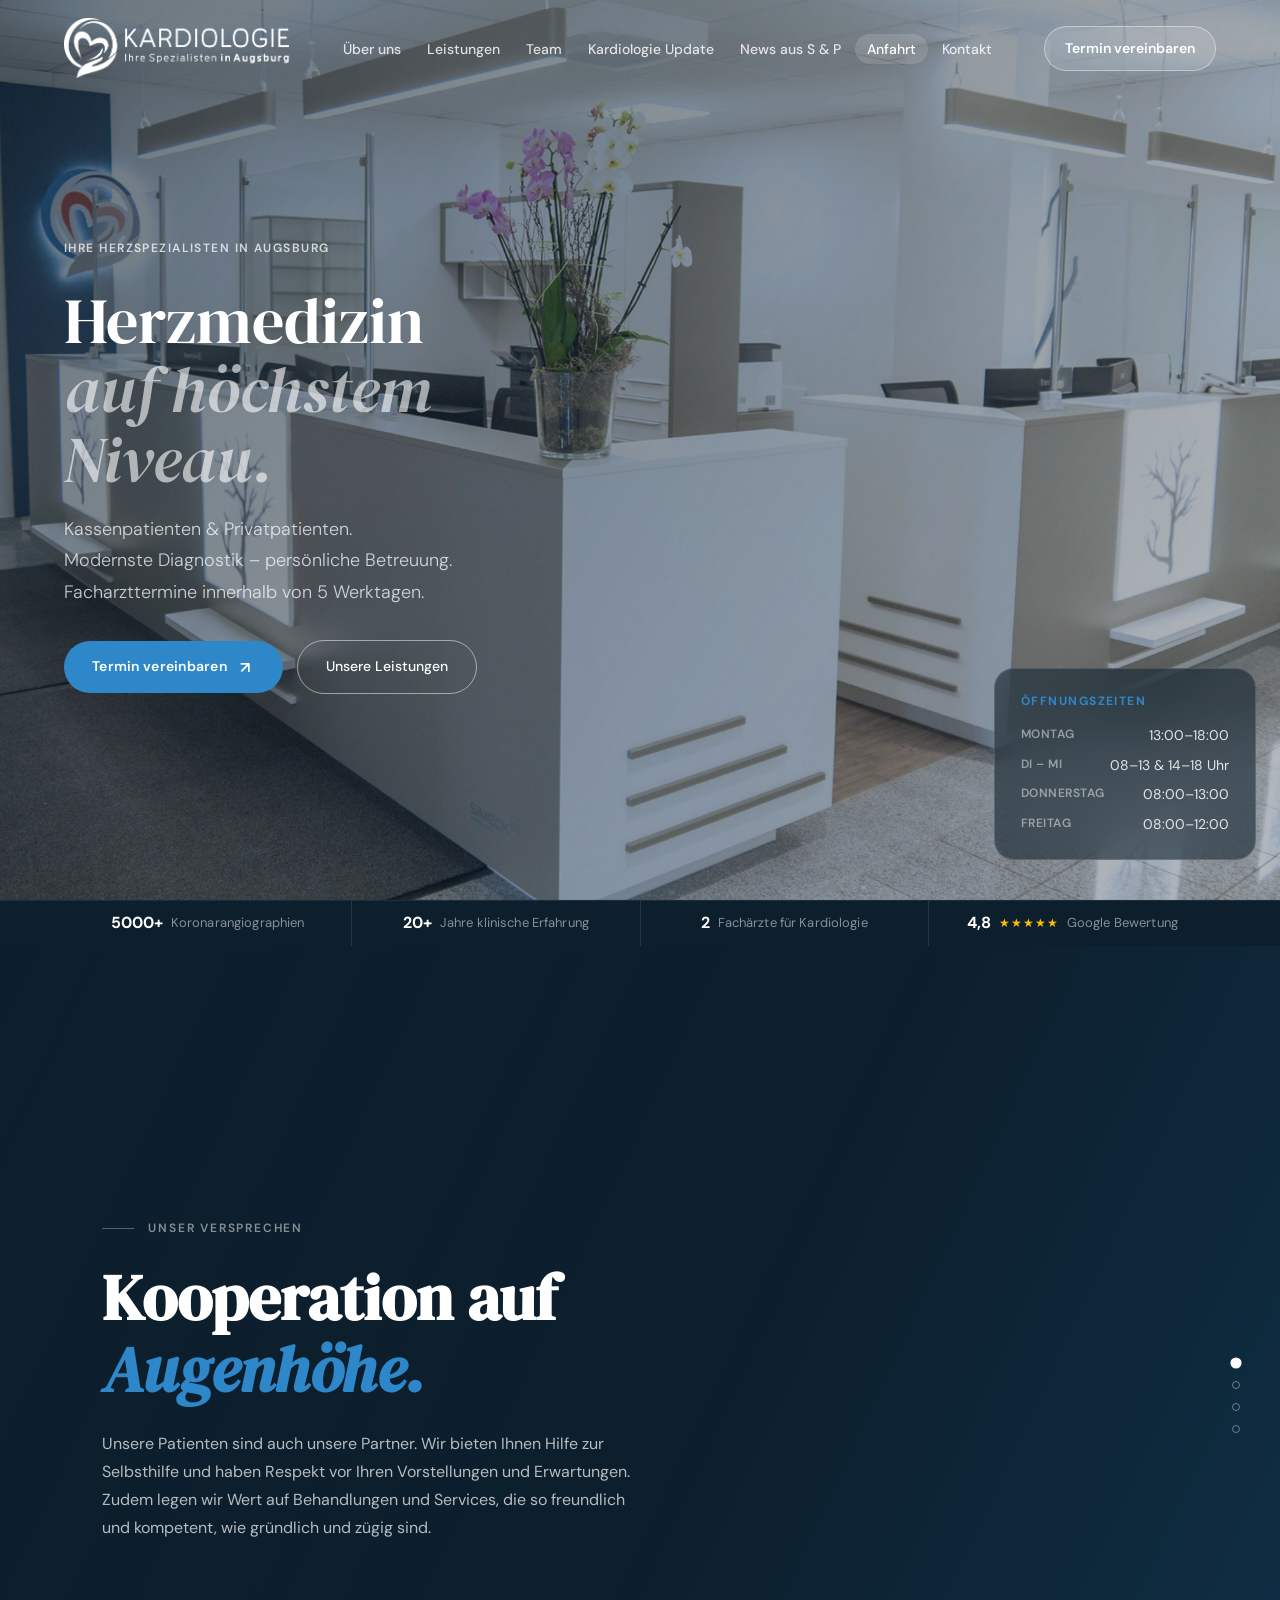
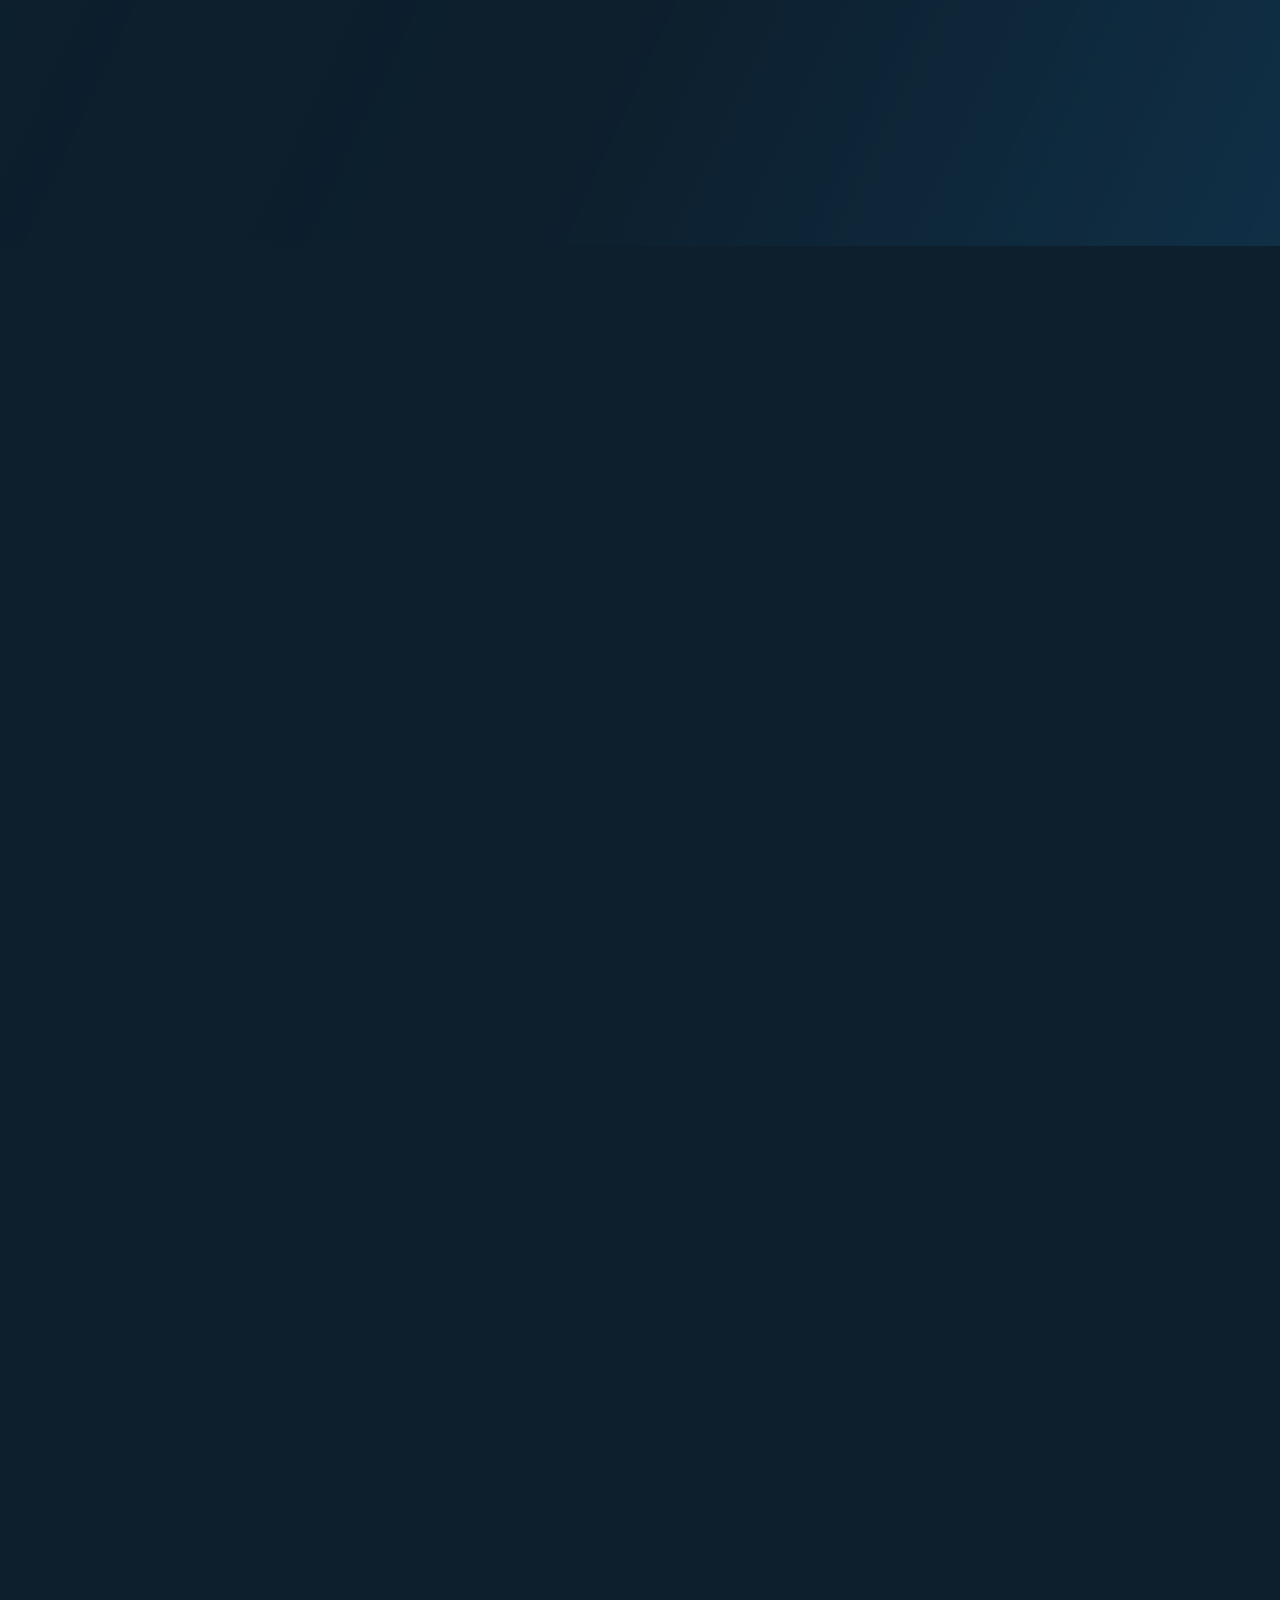
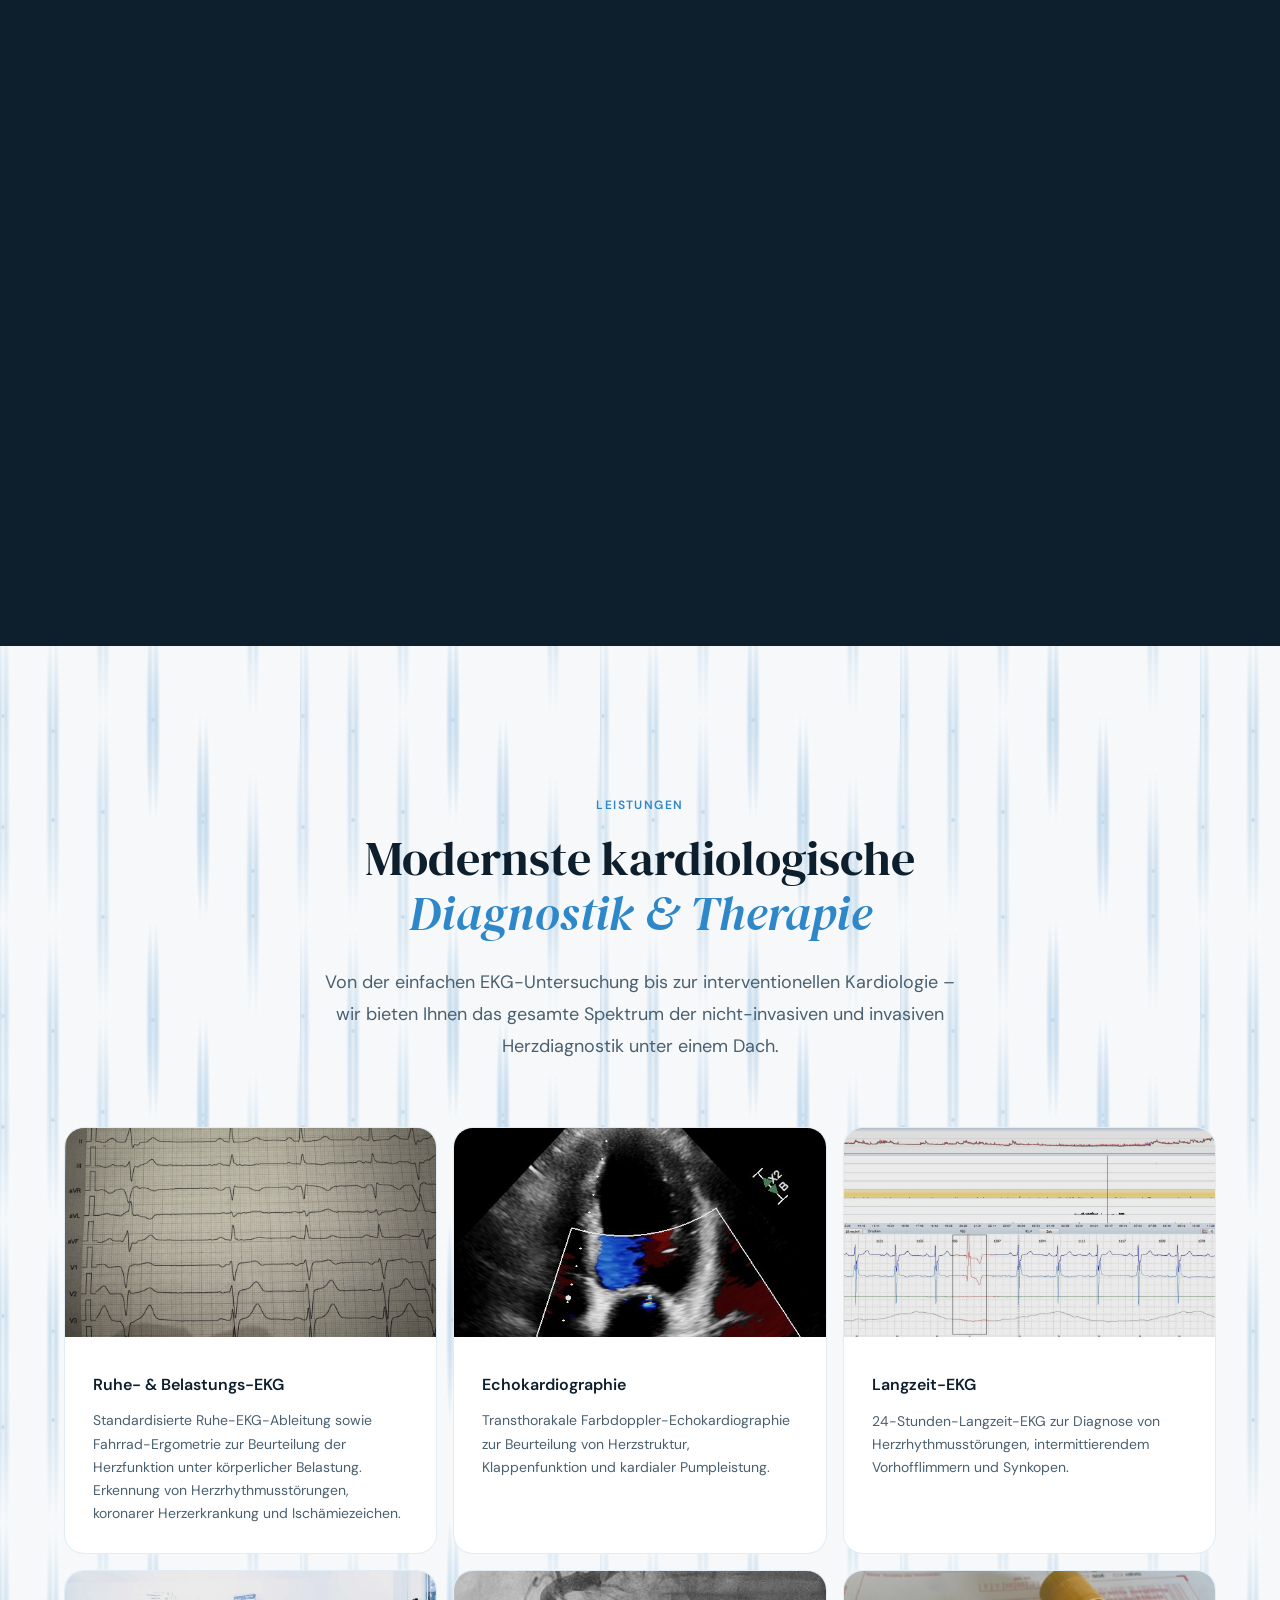
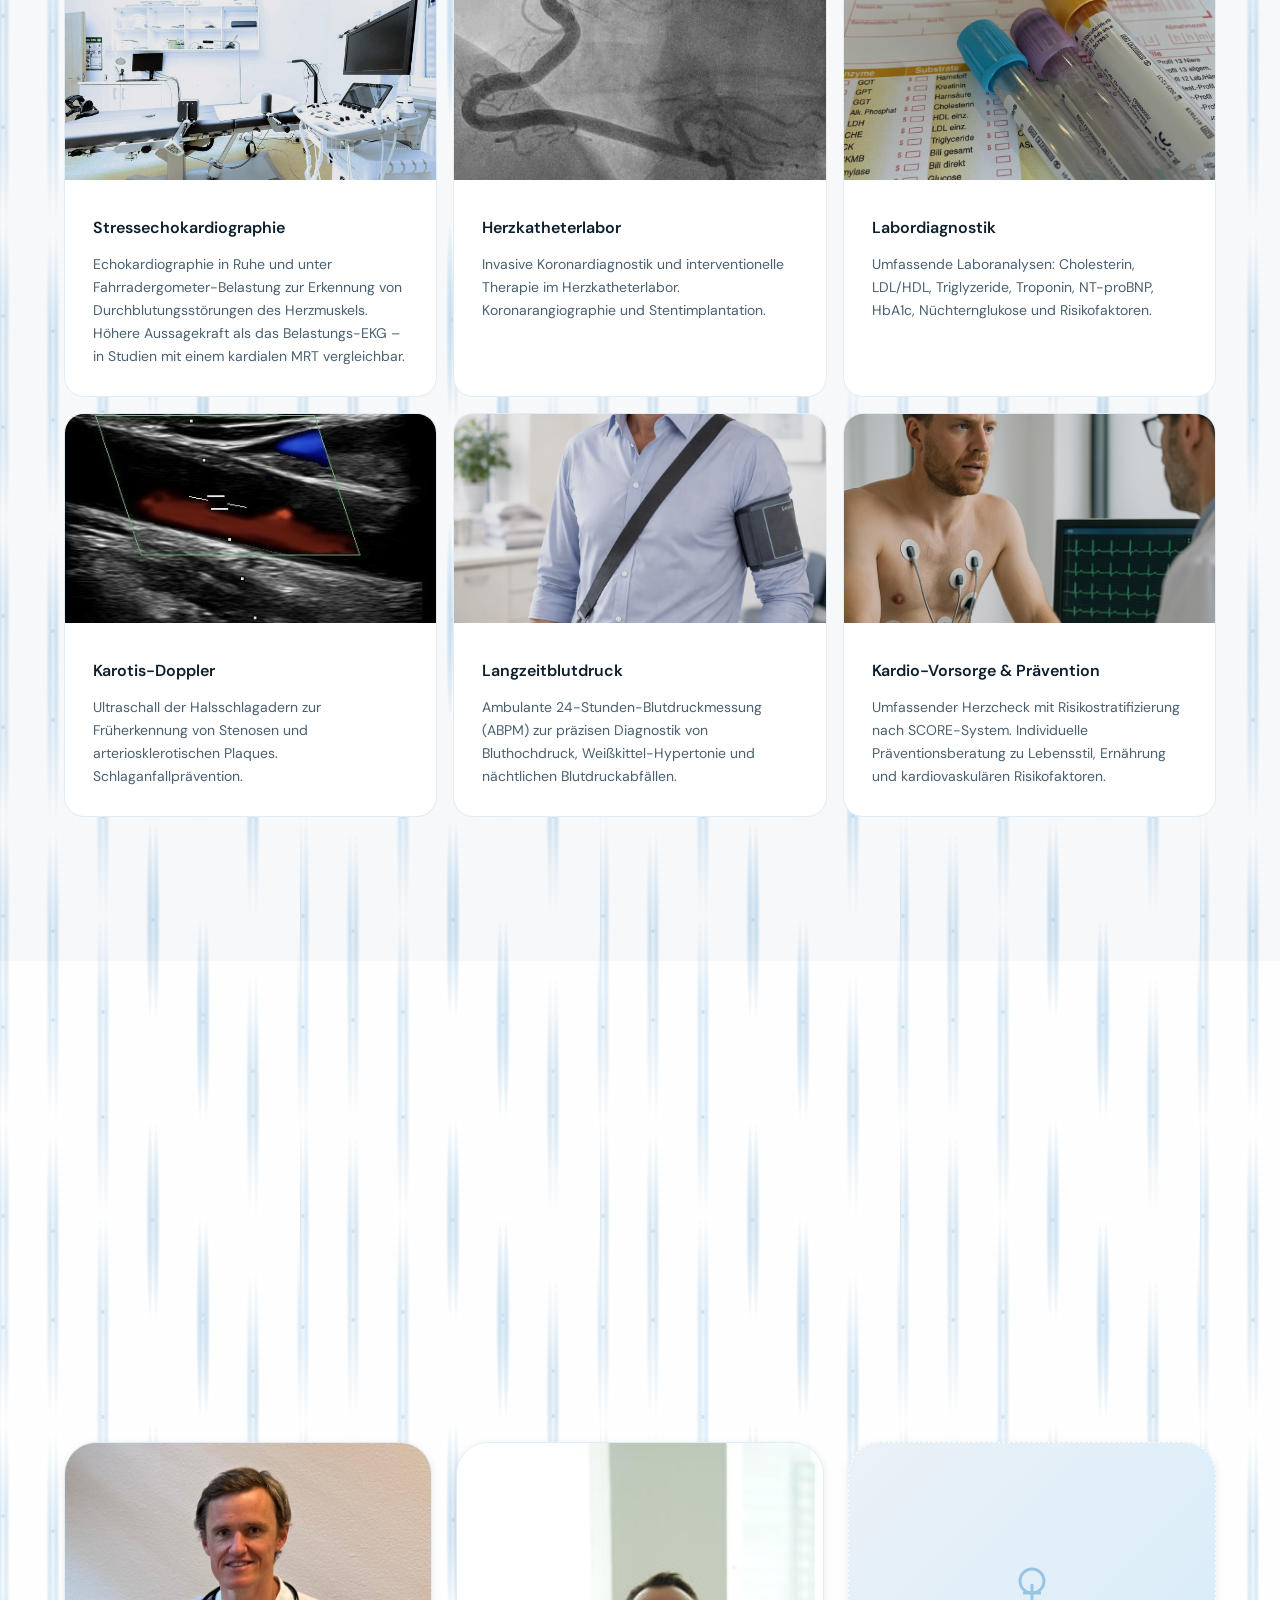
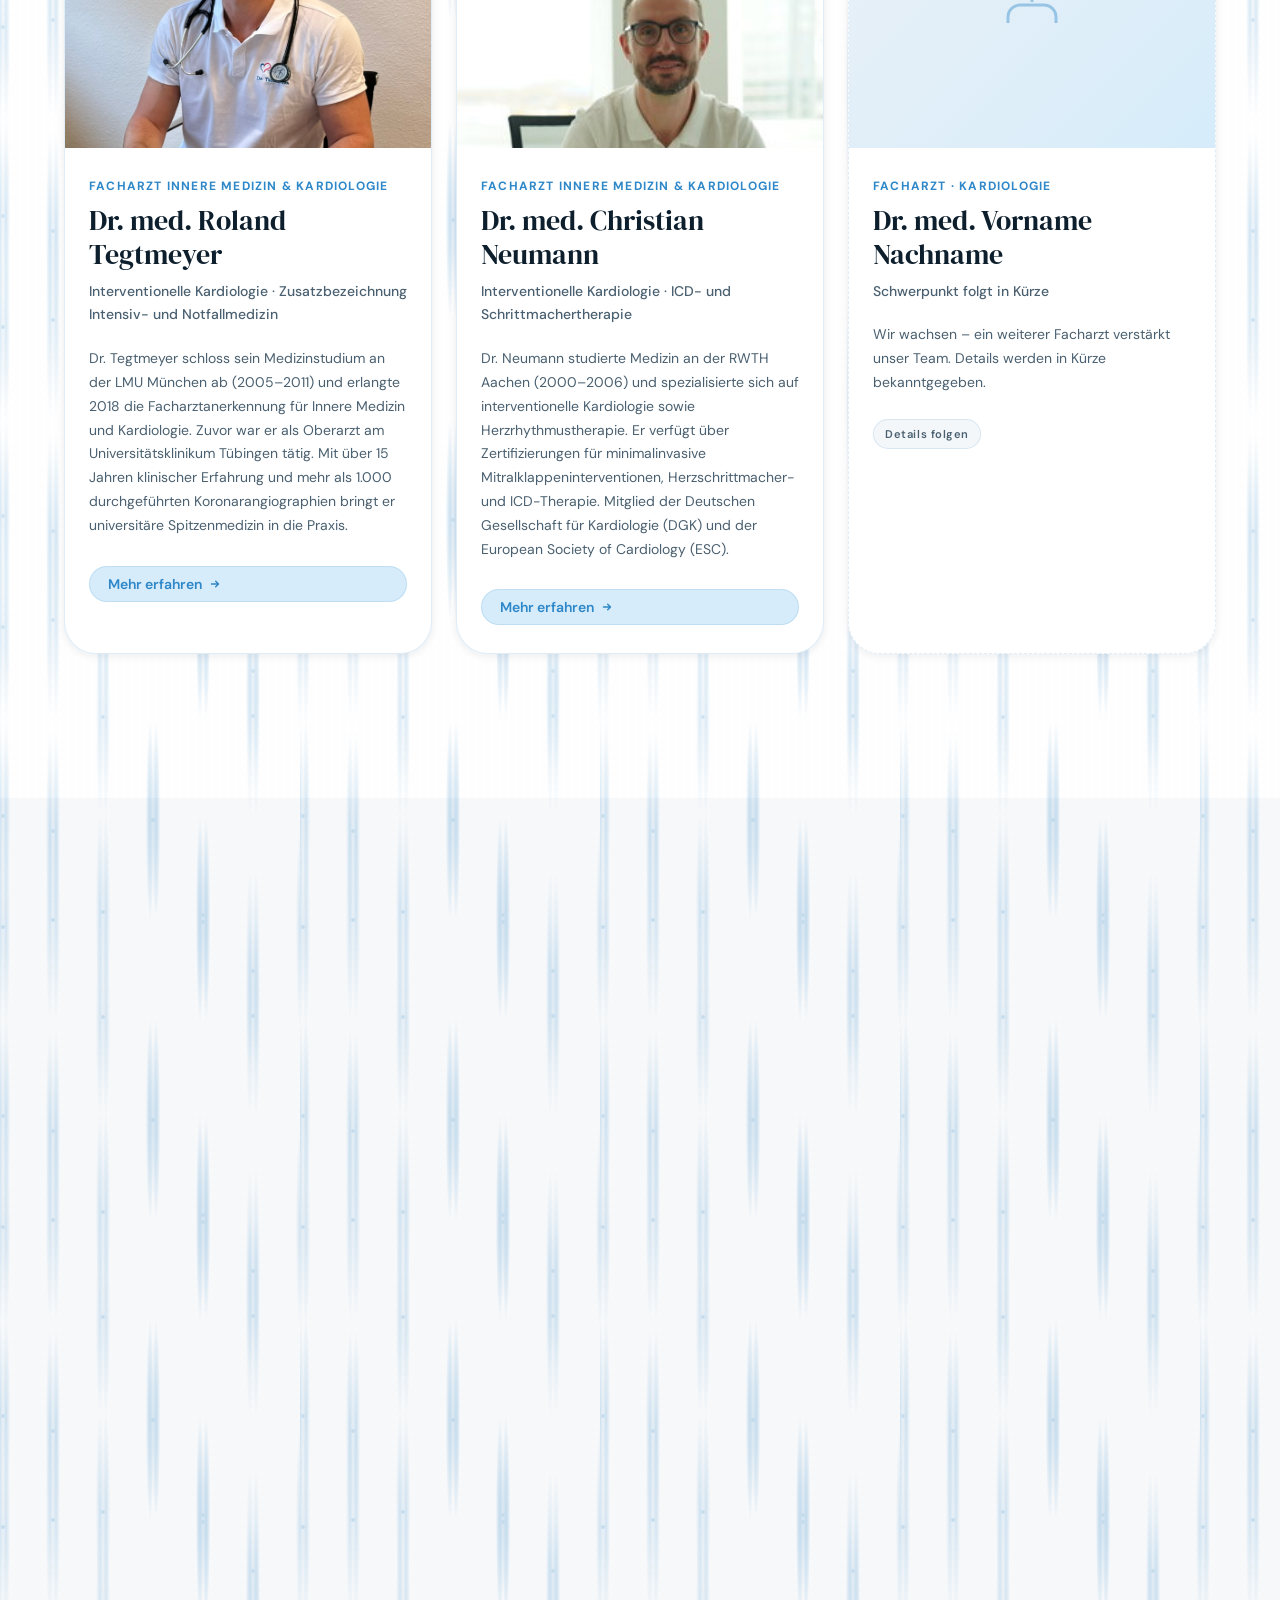
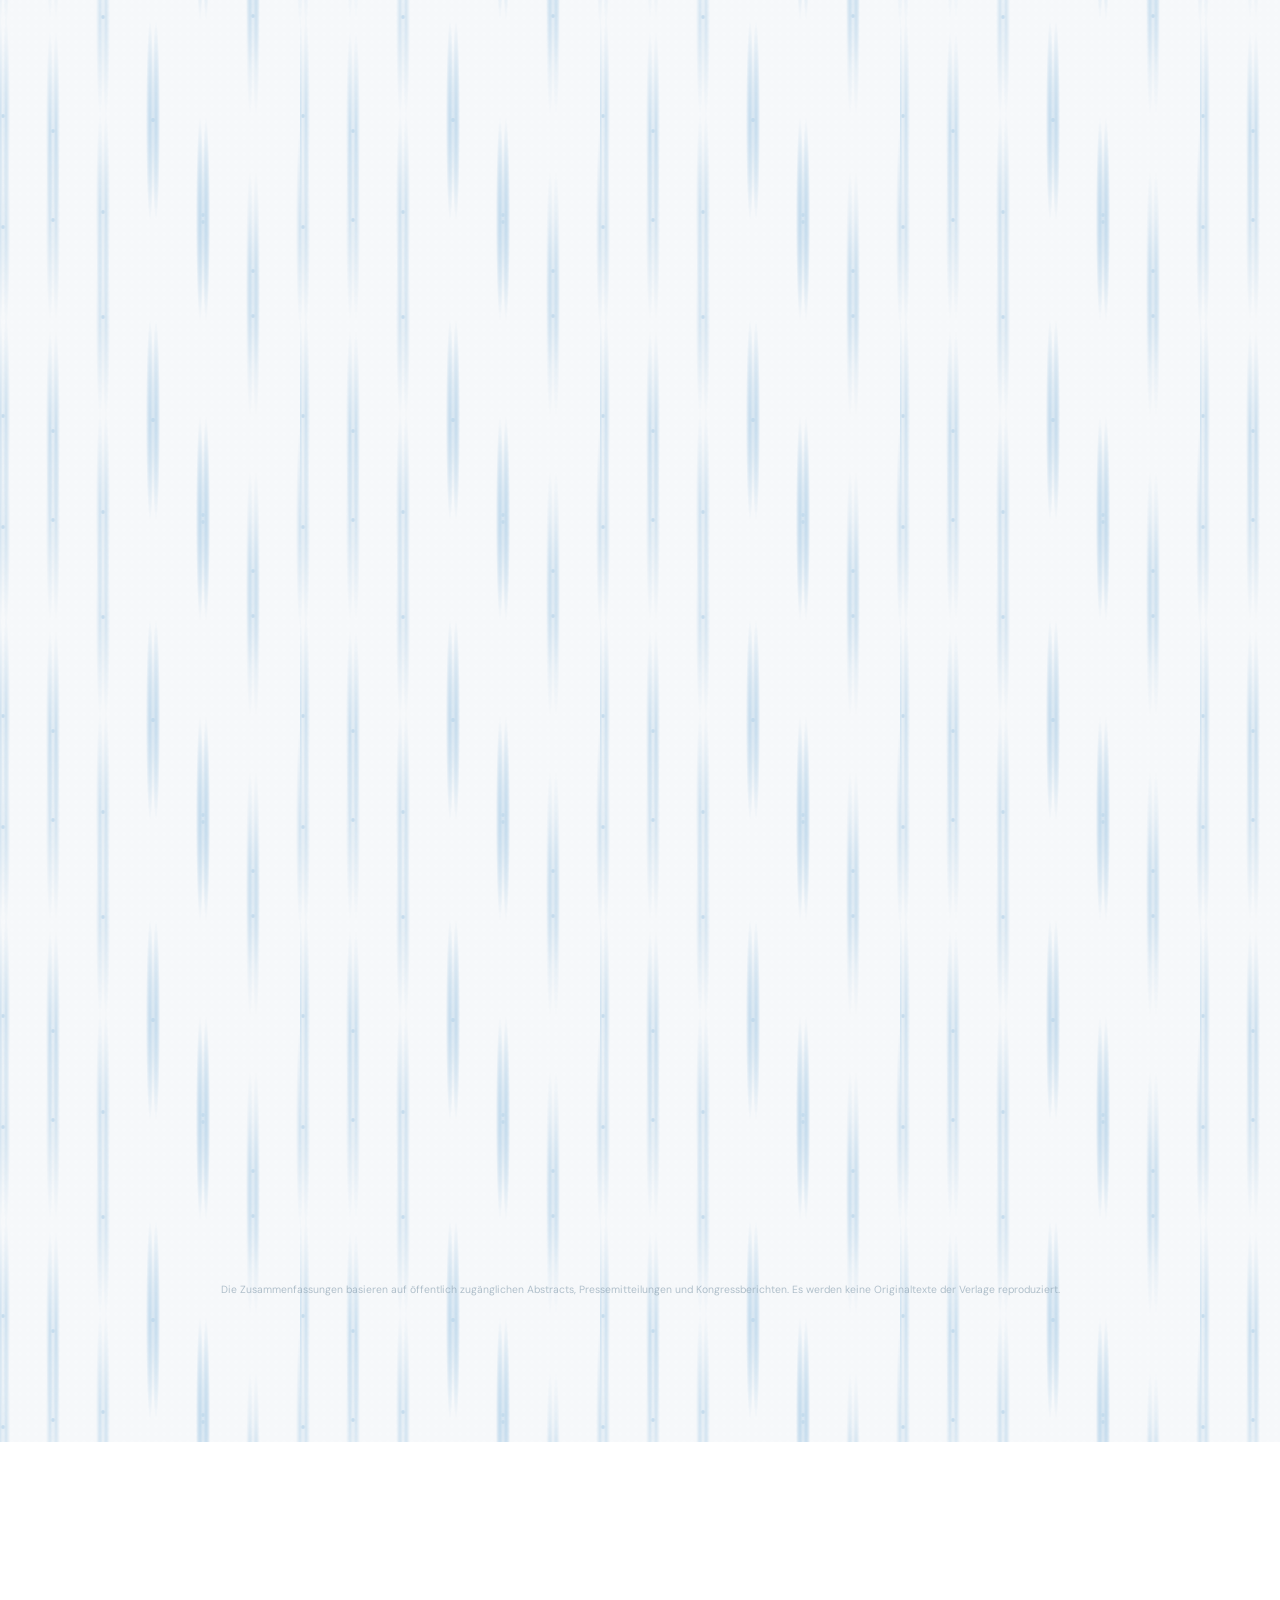
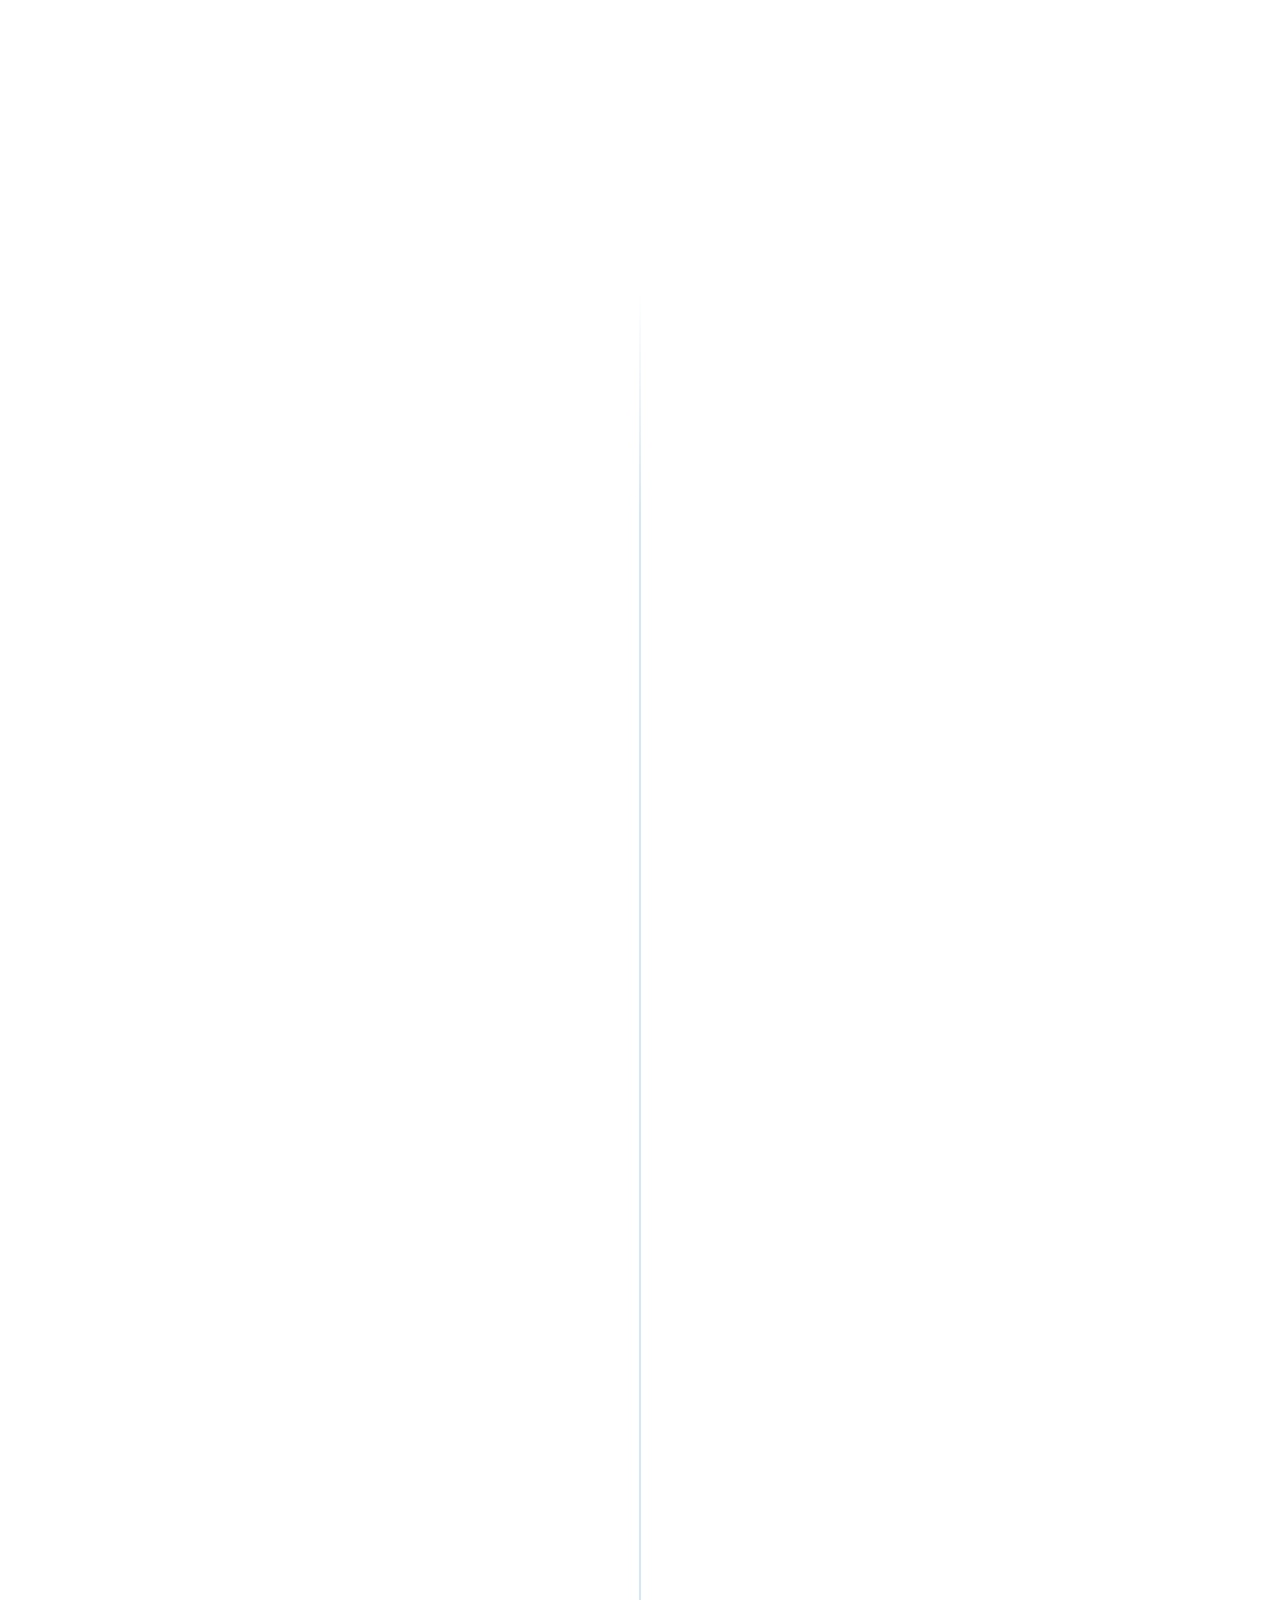
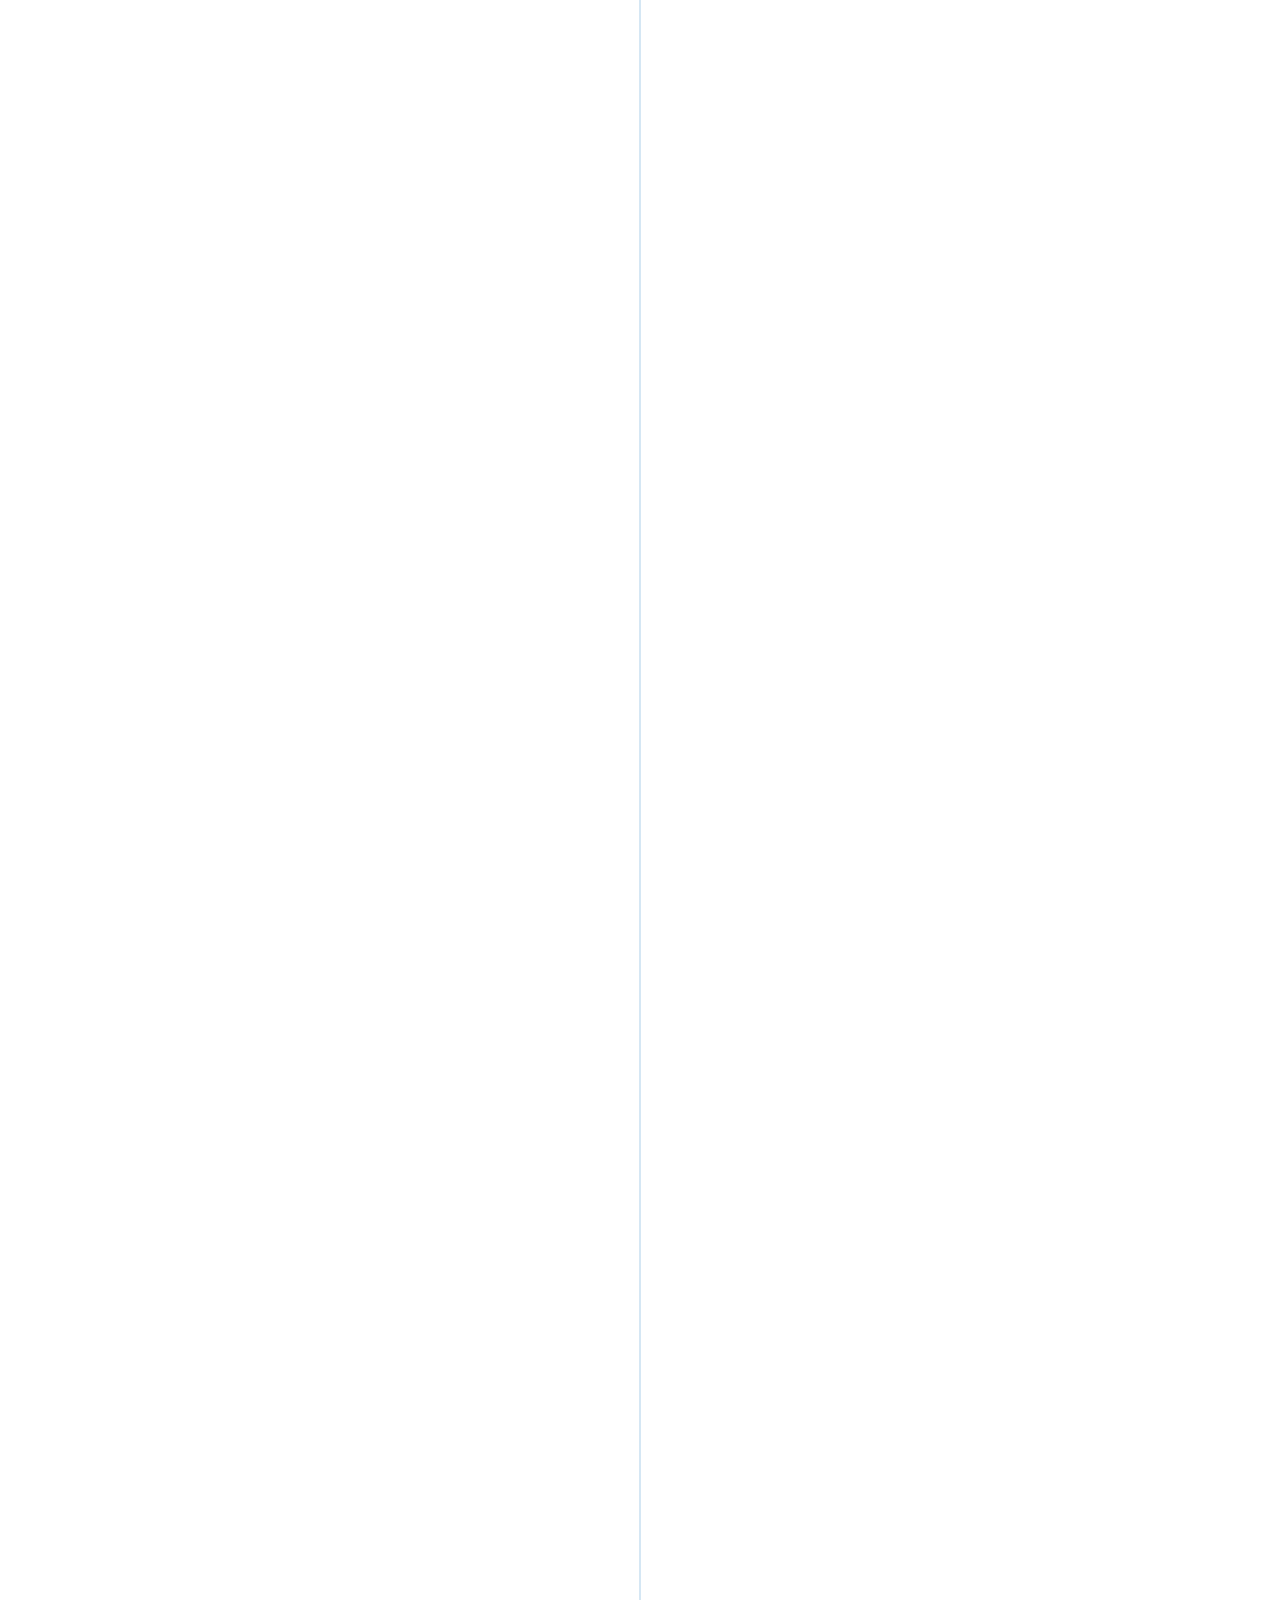
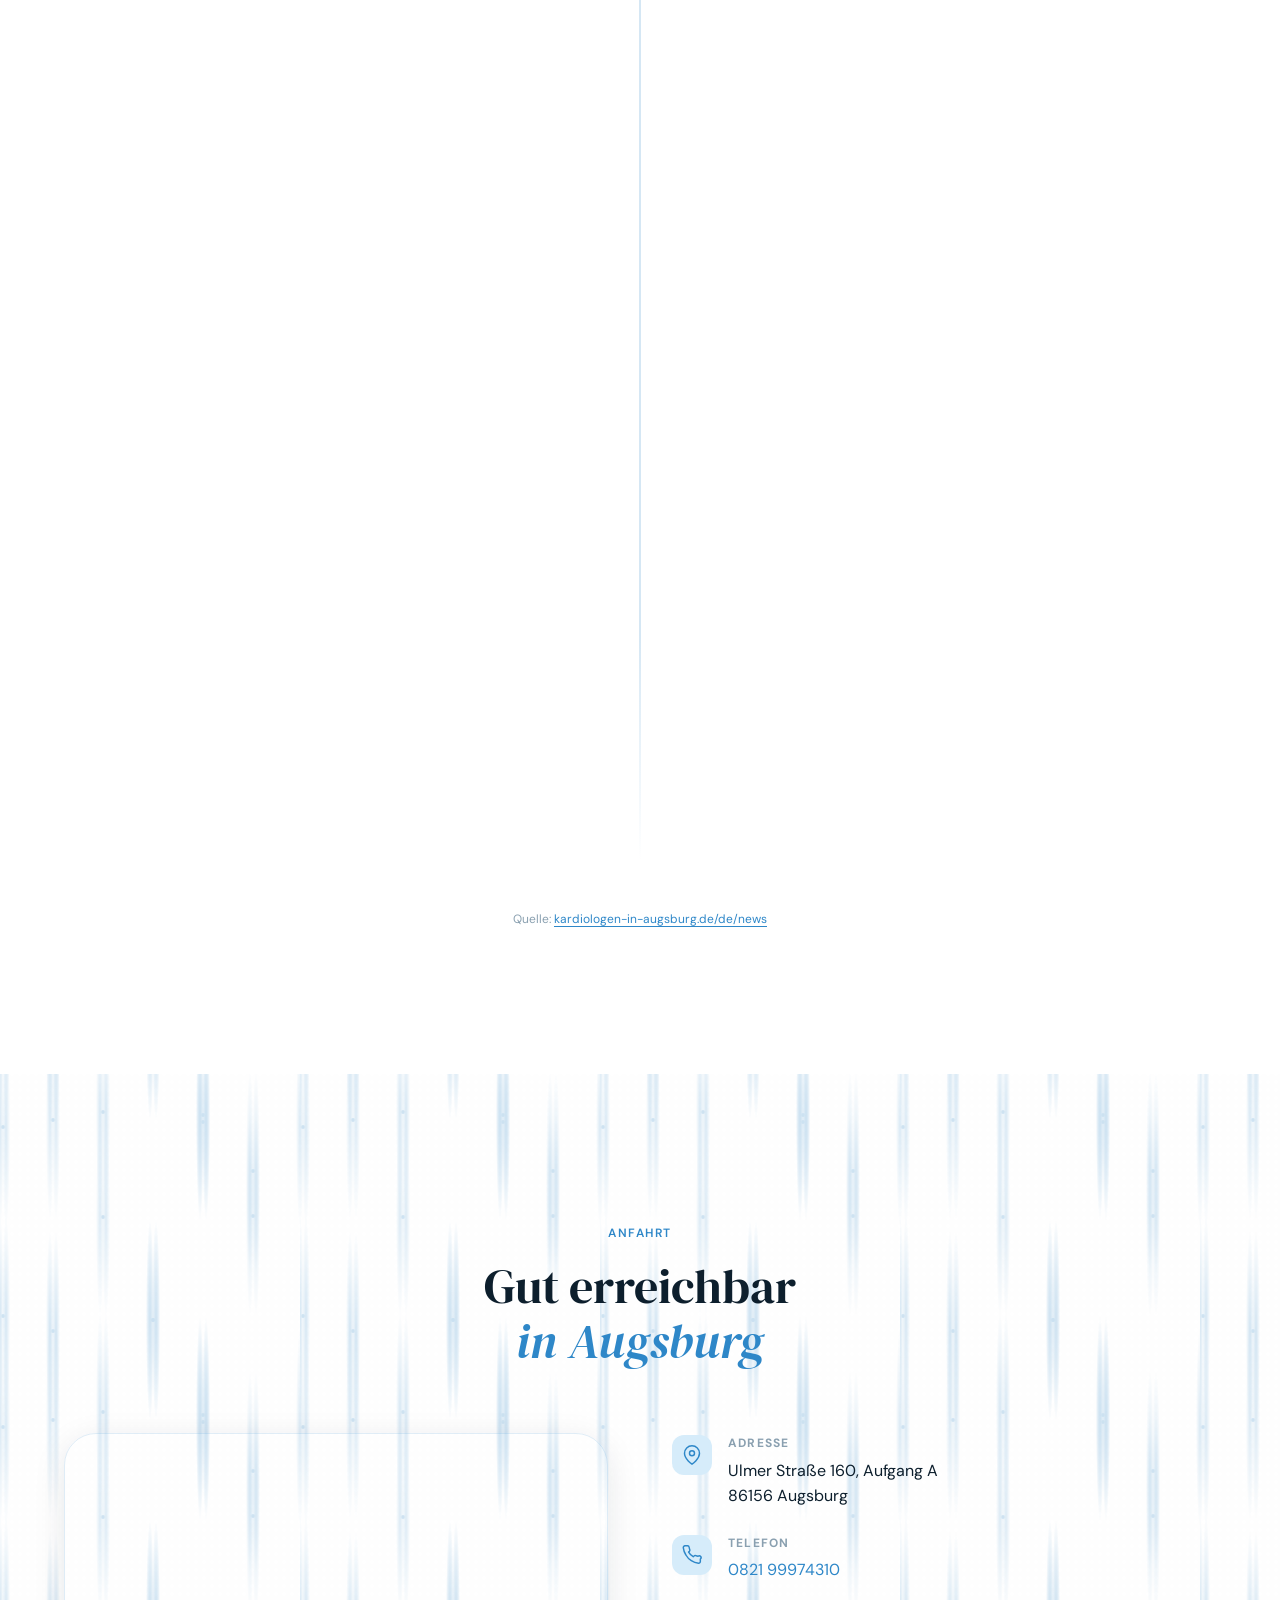
==== index.html @ 9a79b5e1 "S&P Karte: Neon-Stil mit Bundesländergrenzen (à la Holo-Karte) - Dunkler (#040d1f) Hintergrund mit c" ====
<!DOCTYPE html>
<html lang="de">
<head>
  <meta charset="UTF-8" />
  <meta name="viewport" content="width=device-width, initial-scale=1.0" />
  <meta name="description" content="Kardiologie Augsburg – Ihre Spezialisten für Herzerkrankungen. Modernste Diagnostik für Kassenpatienten und Privatpatienten. Dr. Tegtmeyer & Dr. Neumann. Termin: 0821 99974310." />
  <meta name="robots" content="index, follow" />
  <meta property="og:title" content="Kardiologie Augsburg – Ihre Herzspezialisten" />
  <meta property="og:description" content="Kardiologische Gemeinschaftspraxis in Augsburg. Modernste Diagnostik, persönliche Betreuung. Kassenpatienten & Privatpatienten willkommen." />
  <meta property="og:type" content="website" />
  <title>Kardiologie Augsburg – Ihre Herzspezialisten</title>

  <!-- Google Fonts -->
  <link rel="preconnect" href="https://fonts.googleapis.com" />
  <link rel="preconnect" href="https://fonts.gstatic.com" crossorigin />
  <link href="https://fonts.googleapis.com/css2?family=DM+Sans:ital,opsz,wght@0,9..40,300;0,9..40,400;0,9..40,500;0,9..40,600;1,9..40,300&family=DM+Serif+Display:ital@0;1&display=swap" rel="stylesheet" />

  <!-- Styles -->
  <link rel="stylesheet" href="css/style.css" />

  <!-- Schema.org structured data -->
  <script type="application/ld+json">
  {
    "@context": "https://schema.org",
    "@type": "MedicalBusiness",
    "name": "Kardiologie Augsburg – Ihre Spezialisten",
    "address": {
      "@type": "PostalAddress",
      "streetAddress": "Ulmer Straße 160, Aufgang A",
      "addressLocality": "Augsburg",
      "postalCode": "86156",
      "addressCountry": "DE"
    },
    "telephone": "+4982199974310",
    "openingHours": ["Mo 13:00-18:00", "Tu-We 08:00-13:00,14:00-18:00", "Th 08:00-13:00", "Fr 08:00-12:00"],
    "medicalSpecialty": "Cardiology"
  }
  </script>
</head>

<body>
  <!-- Skip Navigation -->
  <a class="skip-link" href="#main-content">Zum Inhalt springen</a>

  <!-- ═══════════════════════════════════════════════
       NAVIGATION
  ════════════════════════════════════════════════ -->
  <nav id="main-nav" role="navigation" aria-label="Hauptnavigation">
    <div class="nav-island">
      <a class="nav-logo" href="#startseite" aria-label="Kardiologie Augsburg – Startseite">
        <img src="Logo.png" alt="Kardiologie Augsburg – Ihre Spezialisten" />
      </a>

      <ul class="nav-links" role="list">
        <li><a class="nav-link" href="#ueber-uns">Über uns</a></li>
        <li><a class="nav-link" href="#leistungen">Leistungen</a></li>
        <li><a class="nav-link" href="#team">Team</a></li>
        <li><a class="nav-link" href="#news">Kardiologie Update</a></li>
        <li><a class="nav-link" href="#sp-news">News aus S &amp; P</a></li>
        <li><a class="nav-link" href="#anfahrt">Anfahrt</a></li>
        <li><a class="nav-link" href="#kontakt">Kontakt</a></li>
      </ul>

      <a class="nav-cta" href="#termin">Termin vereinbaren</a>

      <button
        class="nav-hamburger"
        id="menu-btn"
        aria-expanded="false"
        aria-controls="mobile-menu"
        aria-label="Menü öffnen"
      >
        <span class="ham-line ham-line--top"></span>
        <span class="ham-line ham-line--mid"></span>
        <span class="ham-line ham-line--bot"></span>
      </button>
    </div>
  </nav>

  <!-- Mobile Menu Overlay -->
  <div id="mobile-menu" class="mobile-overlay" role="dialog" aria-modal="true" aria-label="Navigation" hidden>
    <button class="mobile-overlay__close" id="menu-close" aria-label="Menü schließen">✕</button>
    <nav>
      <ul class="mobile-nav-list" role="list">
        <li class="mobile-nav-item"><a class="mobile-nav-link" href="#ueber-uns">Über uns</a></li>
        <li class="mobile-nav-item"><a class="mobile-nav-link" href="#leistungen">Leistungen</a></li>
        <li class="mobile-nav-item"><a class="mobile-nav-link" href="#team">Team</a></li>
        <li class="mobile-nav-item"><a class="mobile-nav-link" href="#news">Kardiologie Update</a></li>
        <li class="mobile-nav-item"><a class="mobile-nav-link" href="#sp-news">News aus S &amp; P</a></li>
        <li class="mobile-nav-item"><a class="mobile-nav-link" href="#anfahrt">Anfahrt</a></li>
        <li class="mobile-nav-item"><a class="mobile-nav-link" href="#kontakt">Kontakt</a></li>
        <li class="mobile-nav-item mobile-nav-item--cta">
          <a class="mobile-nav-link" href="#termin">Termin vereinbaren</a>
        </li>
      </ul>
    </nav>
    <div class="mobile-overlay__contact">
      <a href="tel:082199974310">0821 99974310</a>
    </div>
  </div>

  <!-- ═══════════════════════════════════════════════
       MAIN CONTENT
  ════════════════════════════════════════════════ -->
  <main id="main-content">

    <!-- ── HERO / STARTSEITE ── -->
    <section id="startseite" class="section-hero" aria-label="Herzlich Willkommen">
      <!-- Hintergrundbild (Ken Burns) -->
      <div class="hero-bg" aria-hidden="true">
        <img src="empfang.jpg" alt="" loading="eager" fetchpriority="high" />
      </div>


      <!-- Dunkles Overlay -->
      <div class="hero-overlay" aria-hidden="true"></div>

      <!-- Inhalt -->
      <div class="hero-content animate-on-scroll">
        <span class="eyebrow-tag eyebrow-tag--white">Ihre Herzspezialisten in Augsburg</span>
        <h1 class="hero-headline">
          Herzmedizin<br />
          <em>auf höchstem Niveau.</em>
        </h1>
        <p class="hero-subline">
          Kassenpatienten &amp; Privatpatienten.<br />
          Modernste Diagnostik – persönliche Betreuung.<br />
          Facharzttermine innerhalb von 5 Werktagen.
        </p>
        <div class="hero-cta-group">
          <a class="btn-primary" href="#termin">
            Termin vereinbaren
            <span class="btn-icon-wrap" aria-hidden="true">↗</span>
          </a>
          <a class="btn-ghost" href="#leistungen">Unsere Leistungen</a>
        </div>
      </div>

      <!-- Öffnungszeiten-Karte -->
      <div class="hero-hours-card animate-on-scroll delay-2" aria-label="Öffnungszeiten">
        <span class="hours-card-label">Öffnungszeiten</span>
        <ul class="hours-list" role="list">
          <li><span>Montag</span><span>13:00–18:00</span></li>
          <li><span>Di – Mi</span><span>08–13 &amp; 14–18 Uhr</span></li>
          <li><span>Donnerstag</span><span>08:00–13:00</span></li>
          <li><span>Freitag</span><span>08:00–12:00</span></li>
        </ul>
      </div>
    </section>

    <!-- ── STATS BAR ── -->
    <div class="ueber-stats-wrap">
      <div class="container">
        <div class="stats-bar">
          <div class="stat-item animate-on-scroll">
            <span class="stat-number" data-count="5000" data-suffix="+">5.000+</span>
            <span class="stat-label">Koronarangiographien</span>
          </div>
          <div class="stat-item animate-on-scroll delay-1">
            <span class="stat-number" data-count="20" data-suffix="+">20+</span>
            <span class="stat-label">Jahre klinische Erfahrung</span>
          </div>
          <div class="stat-item animate-on-scroll delay-2">
            <span class="stat-number" data-count="2">2</span>
            <span class="stat-label">Fachärzte für Kardiologie</span>
          </div>
          <div class="stat-item animate-on-scroll delay-3">
            <span class="stat-number">4,8</span>
            <div class="stat-stars" aria-label="4,8 von 5 Sternen">★★★★★</div>
            <span class="stat-label">Google Bewertung</span>
          </div>
        </div>
      </div>
    </div>

    <!-- ── ÜBER UNS ── -->
    <section id="ueber-uns">

      <!-- ── Scroll-scrubbed video (400 vh = 4 phases) ── -->
      <div class="ueber-scroll-wrapper">
        <div class="ueber-sticky">

          <!-- Background video — scrubbed by scroll -->
          <video id="ueber-video" muted playsinline preload="auto"
                 aria-label="Einblick in die Kardiologie Augsburg">
            <source src="Video1.mp4" type="video/mp4" />
          </video>

          <!-- Dark overlay -->
          <div class="ueber-video-overlay" aria-hidden="true"></div>

          <!-- Progress bar -->
          <div class="ueber-progress-bar" id="ueber-progress" aria-hidden="true"></div>

          <!-- Phase dots -->
          <div class="ueber-phase-dots" aria-hidden="true">
            <div class="ueber-dot active" data-dot="0"></div>
            <div class="ueber-dot"        data-dot="1"></div>
            <div class="ueber-dot"        data-dot="2"></div>
            <div class="ueber-dot"        data-dot="3"></div>
          </div>

          <!-- Phase 0 — Kooperation auf Augenhöhe -->
          <div class="ueber-phase active" data-phase="0">
            <div class="ueber-phase-label">Unser Versprechen</div>
            <h2>Kooperation auf<br><em>Augenhöhe.</em></h2>
            <p>
              Unsere Patienten sind auch unsere Partner. Wir bieten Ihnen
              Hilfe zur Selbsthilfe und haben Respekt vor Ihren Vorstellungen
              und Erwartungen. Zudem legen wir Wert auf Behandlungen und Services,
              die so freundlich und kompetent, wie gründlich und zügig sind.
            </p>
          </div>

          <!-- Phase 1 — Qualität -->
          <div class="ueber-phase" data-phase="1">
            <div class="ueber-phase-label">Unser Anspruch</div>
            <h2>Medizinische<br><em>Qualität.</em></h2>
            <p>
              Die medizinische Qualität hat oberste Priorität. Um eine exzellente
              ärztliche Versorgung zu gewährleisten, haben wir uns zu einem
              kontinuierlichen, systematischen und selbstkritischen
              Verbesserungsprozess verpflichtet. Wir behandeln jeden Patienten
              unabhängig seines Versichertenstatus mit der bestmöglichen Qualität.
            </p>
          </div>

          <!-- Phase 2 — Teamgeist -->
          <div class="ueber-phase" data-phase="2">
            <div class="ueber-phase-label">Unser Team</div>
            <h2>Offen.<br><em>Teamgeist.</em></h2>
            <p>
              Zum Wohle unserer Patienten und von uns selbst ist unser Praxisklima
              offen, zugewandt und freundlich. Unsere Mitarbeiterinnen und
              Mitarbeiter sind unser wichtigstes Gut.
            </p>
          </div>

          <!-- Phase 3 — Kurzfristige Termine & CTA -->
          <div class="ueber-phase" data-phase="3">
            <div class="ueber-phase-label">Ihr nächster Schritt</div>
            <h2>Kurzfristige<br><em>Termine.</em></h2>
            <p>
              Die Gesundheit Ihres Herzens lassen wir nicht warten. Wir
              garantieren Ihnen deshalb einen Termin innerhalb von fünf
              Werktagen bei einer unserer Fachärztinnen oder Fachärzte.
            </p>
            <a class="btn-primary" href="#termin">
              Jetzt Termin vereinbaren
              <span class="btn-icon-wrap" aria-hidden="true">↗</span>
            </a>
          </div>

        </div>
      </div><!-- /ueber-scroll-wrapper -->

    </section>

    <!-- ── FALLING PATTERN BACKGROUND (ab Leistungen) ── -->
    <div class="falling-pattern-wrapper">
      <div id="falling-pattern" aria-hidden="true">
        <div id="falling-pattern-bg"></div>
        <div id="falling-pattern-blur"></div>
      </div>

    <!-- ── LEISTUNGEN ── -->
    <section id="leistungen" class="section section--surface">
      <div class="container">
        <div class="section-header animate-on-scroll">
          <span class="eyebrow-tag">Leistungen</span>
          <h2 class="section-headline">
            Modernste kardiologische<br />
            <em>Diagnostik & Therapie</em>
          </h2>
          <p class="body-text" style="margin-inline: auto;">
            Von der einfachen EKG-Untersuchung bis zur interventionellen Kardiologie –
            wir bieten Ihnen das gesamte Spektrum der nicht-invasiven und invasiven
            Herzdiagnostik unter einem Dach.
          </p>
        </div>

        <div class="bento-grid">
          <!-- Card 1 — EKG -->
          <div class="leistung-card leistung-card--image animate-on-scroll">
            <div class="leistung-card__img">
              <img src="EKG.jpeg" alt="EKG-Aufzeichnung" loading="lazy" />
            </div>
            <div class="leistung-card__body">
              <h3 class="leistung-title">Ruhe- &amp; Belastungs-EKG</h3>
              <p class="leistung-desc">
                Standardisierte Ruhe-EKG-Ableitung sowie Fahrrad-Ergometrie zur
                Beurteilung der Herzfunktion unter körperlicher Belastung. Erkennung
                von Herzrhythmusstörungen, koronarer Herzerkrankung und Ischämiezeichen.
              </p>
            </div>
          </div>

          <!-- Card 2 — Echokardiographie -->
          <div class="leistung-card leistung-card--image animate-on-scroll delay-1">
            <div class="leistung-card__img">
              <img src="Echo.jpeg" alt="Echokardiographie Farb-Doppler" loading="lazy" />
            </div>
            <div class="leistung-card__body">
              <h3 class="leistung-title">Echokardiographie</h3>
              <p class="leistung-desc">
                Transthorakale Farbdoppler-Echokardiographie zur Beurteilung von
                Herzstruktur, Klappenfunktion und kardialer Pumpleistung.
              </p>
            </div>
          </div>

          <!-- Card 3 — Langzeit-EKG -->
          <div class="leistung-card leistung-card--image animate-on-scroll delay-2">
            <div class="leistung-card__img">
              <img src="LZ.jpeg" alt="Langzeit-EKG Aufzeichnung" loading="lazy" />
            </div>
            <div class="leistung-card__body">
              <h3 class="leistung-title">Langzeit-EKG</h3>
              <p class="leistung-desc">
                24-Stunden-Langzeit-EKG zur Diagnose von Herzrhythmusstörungen,
                intermittierendem Vorhofflimmern und Synkopen.
              </p>
            </div>
          </div>

          <!-- Card 4 — Stressechokardiographie -->
          <div class="leistung-card leistung-card--image animate-on-scroll">
            <div class="leistung-card__img">
              <img src="stress.jpg" alt="Stressechokardiographie" loading="lazy" style="object-position: center center;" />
            </div>
            <div class="leistung-card__body">
              <h3 class="leistung-title">Stressechokardiographie</h3>
              <p class="leistung-desc">
                Echokardiographie in Ruhe und unter Fahrradergometer-Belastung zur
                Erkennung von Durchblutungsstörungen des Herzmuskels. Höhere
                Aussagekraft als das Belastungs-EKG – in Studien mit einem
                kardialen MRT vergleichbar.
              </p>
            </div>
          </div>

          <!-- Card 5 — Herzkatheterlabor -->
          <div class="leistung-card leistung-card--image animate-on-scroll delay-1">
            <div class="leistung-card__img">
              <img src="Koro.jpeg" alt="Koronarangiographie" loading="lazy" />
            </div>
            <div class="leistung-card__body">
              <h3 class="leistung-title">Herzkatheterlabor</h3>
              <p class="leistung-desc">
                Invasive Koronardiagnostik und interventionelle Therapie im
                Herzkatheterlabor. Koronarangiographie und Stentimplantation.
              </p>
            </div>
          </div>

          <!-- Card 6 — Labordiagnostik -->
          <div class="leistung-card leistung-card--image animate-on-scroll delay-2">
            <div class="leistung-card__img">
              <img src="Labor.jpeg" alt="Labordiagnostik Blutröhrchen" loading="lazy" />
            </div>
            <div class="leistung-card__body">
              <h3 class="leistung-title">Labordiagnostik</h3>
              <p class="leistung-desc">
                Umfassende Laboranalysen: Cholesterin, LDL/HDL, Triglyzeride,
                Troponin, NT-proBNP, HbA1c, Nüchternglukose und Risikofaktoren.
              </p>
            </div>
          </div>

          <!-- Card 7 — Karotis-Doppler -->
          <div class="leistung-card leistung-card--image animate-on-scroll">
            <div class="leistung-card__img">
              <img src="hals.jpg" alt="Karotis-Doppler Ultraschall" loading="lazy" />
            </div>
            <div class="leistung-card__body">
              <h3 class="leistung-title">Karotis-Doppler</h3>
              <p class="leistung-desc">
                Ultraschall der Halsschlagadern zur Früherkennung von Stenosen
                und arteriosklerotischen Plaques. Schlaganfallprävention.
              </p>
            </div>
          </div>

          <!-- Card 8 — Langzeitblutdruck -->
          <div class="leistung-card leistung-card--image animate-on-scroll delay-1">
            <div class="leistung-card__img">
              <img src="blutdruck.png" alt="Langzeitblutdruckmessung" loading="lazy" />
            </div>
            <div class="leistung-card__body">
              <h3 class="leistung-title">Langzeitblutdruck</h3>
              <p class="leistung-desc">
                Ambulante 24-Stunden-Blutdruckmessung (ABPM) zur präzisen
                Diagnostik von Bluthochdruck, Weißkittel-Hypertonie und
                nächtlichen Blutdruckabfällen.
              </p>
            </div>
          </div>

          <!-- Card 9 — Kardio-Vorsorge & Prävention -->
          <div class="leistung-card leistung-card--image animate-on-scroll delay-2">
            <div class="leistung-card__img">
              <img src="Ergo.png" alt="Ergometrie Belastungstest" loading="lazy" />
            </div>
            <div class="leistung-card__body">
              <h3 class="leistung-title">Kardio-Vorsorge &amp; Prävention</h3>
              <p class="leistung-desc">
                Umfassender Herzcheck mit Risikostratifizierung nach SCORE-System.
                Individuelle Präventionsberatung zu Lebensstil, Ernährung und
                kardiovaskulären Risikofaktoren.
              </p>
            </div>
          </div>
        </div>
      </div>
    </section>

    <!-- ── TEAM ── -->
    <section id="team" class="section section--light">
      <div class="container">
        <div class="section-header animate-on-scroll">
          <span class="eyebrow-tag">Unser Team</span>
          <h2 class="section-headline">
            Ihre Ärzte.<br />
            <em>Erfahren &amp; engagiert.</em>
          </h2>
          <p class="body-text" style="margin-inline: auto;">
            Unsere Fachärzte verbinden jahrelange universitäre Ausbildung mit
            persönlicher Zuwendung – für eine Medizin, die den Menschen in den
            Mittelpunkt stellt.
          </p>
        </div>

        <div class="team-grid">
          <!-- Dr. Roland Tegtmeyer -->
          <div class="arzt-card animate-on-scroll">
            <div class="arzt-card__photo">
              <img src="Roland.jpeg" alt="Dr. med. Roland Tegtmeyer" loading="lazy" />
            </div>
            <div class="arzt-card__body">
              <span class="arzt-card__title">Facharzt Innere Medizin &amp; Kardiologie</span>
              <h3 class="arzt-card__name">Dr. med. Roland Tegtmeyer</h3>
              <p class="arzt-card__specialty">Interventionelle Kardiologie · Zusatzbezeichnung Intensiv- und Notfallmedizin</p>
              <p class="arzt-card__bio">
                Dr. Tegtmeyer schloss sein Medizinstudium an der LMU München ab
                (2005–2011) und erlangte 2018 die Facharztanerkennung für Innere
                Medizin und Kardiologie. Zuvor war er als Oberarzt am Universitätsklinikum
                Tübingen tätig. Mit über 15 Jahren klinischer Erfahrung
                und mehr als 1.000 durchgeführten Koronarangiographien bringt er
                universitäre Spitzenmedizin in die Praxis.
              </p>
              <button class="arzt-mehr-btn" onclick="openArztModal('roland')" aria-haspopup="dialog">
                Mehr erfahren
                <svg viewBox="0 0 20 20" fill="currentColor" aria-hidden="true">
                  <path fill-rule="evenodd" d="M10.293 5.293a1 1 0 011.414 0l4 4a1 1 0 010 1.414l-4 4a1 1 0 01-1.414-1.414L12.586 11H5a1 1 0 110-2h7.586l-2.293-2.293a1 1 0 010-1.414z" clip-rule="evenodd"/>
                </svg>
              </button>
            </div>
          </div>

          <!-- Dr. Christian Neumann -->
          <div class="arzt-card animate-on-scroll delay-2">
            <div class="arzt-card__photo">
              <img src="christian.jpg" alt="Dr. med. Christian Neumann" loading="lazy" />
            </div>
            <div class="arzt-card__body">
              <span class="arzt-card__title">Facharzt Innere Medizin &amp; Kardiologie</span>
              <h3 class="arzt-card__name">Dr. med. Christian Neumann</h3>
              <p class="arzt-card__specialty">Interventionelle Kardiologie · ICD- und Schrittmachertherapie</p>
              <p class="arzt-card__bio">
                Dr. Neumann studierte Medizin an der RWTH Aachen (2000–2006) und
                spezialisierte sich auf interventionelle Kardiologie sowie
                Herzrhythmustherapie. Er verfügt über Zertifizierungen für
                minimalinvasive Mitralklappeninterventionen, Herzschrittmacher-
                und ICD-Therapie. Mitglied der Deutschen Gesellschaft für
                Kardiologie (DGK) und der European Society of Cardiology (ESC).
              </p>
              <button class="arzt-mehr-btn" onclick="openArztModal('christian')" aria-haspopup="dialog">
                Mehr erfahren
                <svg viewBox="0 0 20 20" fill="currentColor" aria-hidden="true">
                  <path fill-rule="evenodd" d="M10.293 5.293a1 1 0 011.414 0l4 4a1 1 0 010 1.414l-4 4a1 1 0 01-1.414-1.414L12.586 11H5a1 1 0 110-2h7.586l-2.293-2.293a1 1 0 010-1.414z" clip-rule="evenodd"/>
                </svg>
              </button>
            </div>
          </div>

          <!-- Placeholder -->
          <div class="arzt-card arzt-card--placeholder animate-on-scroll delay-4">
            <div class="arzt-card__photo" aria-hidden="true">
              <div class="arzt-card__photo-placeholder">
                <svg viewBox="0 0 24 24" aria-hidden="true">
                  <path d="M20 21v-2a4 4 0 0 0-4-4H8a4 4 0 0 0-4 4v2"></path>
                  <circle cx="12" cy="7" r="4"></circle>
                  <line x1="12" y1="8" x2="12" y2="14"></line>
                  <line x1="9" y1="11" x2="15" y2="11"></line>
                </svg>
              </div>
            </div>
            <div class="arzt-card__body">
              <span class="arzt-card__title">Facharzt · Kardiologie</span>
              <h3 class="arzt-card__name">Dr. med. Vorname Nachname</h3>
              <p class="arzt-card__specialty">Schwerpunkt folgt in Kürze</p>
              <p class="arzt-card__bio">
                Wir wachsen – ein weiterer Facharzt verstärkt unser Team.
                Details werden in Kürze bekanntgegeben.
              </p>
              <div class="arzt-card__tags">
                <span class="tag">Details folgen</span>
              </div>
            </div>
          </div>
        </div>
      </div>
    </section>

    <!-- ── GOOGLE BEWERTUNGEN ── -->
    <section id="bewertungen" class="section section--surface">
      <div class="container">
        <div class="section-header animate-on-scroll">
          <span class="eyebrow-tag">Google Bewertungen</span>
          <h2 class="section-headline">
            Was unsere Patienten<br />
            <em>über uns sagen</em>
          </h2>
          <div class="google-rating-bar">
            <span class="google-rating-bar__score">4,8</span>
            <div>
              <div class="google-rating-bar__stars" aria-label="4,8 von 5 Sternen">★★★★★</div>
              <div class="google-rating-bar__label">
                Basierend auf Google Bewertungen
              </div>
            </div>
          </div>
        </div>

        <div class="reviews-grid">
          <!-- Bewertung 1 -->
          <article class="review-card animate-on-scroll">
            <div class="review-card__header">
              <div class="review-card__avatar" aria-hidden="true">T</div>
              <div class="review-card__meta">
                <div class="review-card__name">Thomas K.</div>
                <div class="review-card__date">vor 2 Monaten</div>
              </div>
            </div>
            <div class="review-card__stars" aria-label="5 von 5 Sternen">
              ★★★★★
            </div>
            <p class="review-card__text">
              "Sehr kompetente und einfühlsame Behandlung. Dr. Tegtmeyer hat
              sich viel Zeit genommen und alles ausführlich erklärt. Kurze
              Wartezeiten, modernes Equipment – ich fühle mich hier sehr gut
              aufgehoben."
            </p>
            <div class="review-card__google">
              <svg class="review-card__google-logo" viewBox="0 0 24 24" aria-hidden="true">
                <path d="M22.56 12.25c0-.78-.07-1.53-.2-2.25H12v4.26h5.92c-.26 1.37-1.04 2.53-2.21 3.31v2.77h3.57c2.08-1.92 3.28-4.74 3.28-8.09z" fill="#4285F4"/>
                <path d="M12 23c2.97 0 5.46-.98 7.28-2.66l-3.57-2.77c-.98.66-2.23 1.06-3.71 1.06-2.86 0-5.29-1.93-6.16-4.53H2.18v2.84C3.99 20.53 7.7 23 12 23z" fill="#34A853"/>
                <path d="M5.84 14.09c-.22-.66-.35-1.36-.35-2.09s.13-1.43.35-2.09V7.07H2.18C1.43 8.55 1 10.22 1 12s.43 3.45 1.18 4.93l2.85-2.22.81-.62z" fill="#FBBC05"/>
                <path d="M12 5.38c1.62 0 3.06.56 4.21 1.64l3.15-3.15C17.45 2.09 14.97 1 12 1 7.7 1 3.99 3.47 2.18 7.07l3.66 2.84c.87-2.6 3.3-4.53 6.16-4.53z" fill="#EA4335"/>
              </svg>
              <span>Google Bewertung</span>
            </div>
          </article>

          <!-- Bewertung 2 -->
          <article class="review-card animate-on-scroll delay-2">
            <div class="review-card__header">
              <div class="review-card__avatar" aria-hidden="true">M</div>
              <div class="review-card__meta">
                <div class="review-card__name">Maria S.</div>
                <div class="review-card__date">vor 4 Monaten</div>
              </div>
            </div>
            <div class="review-card__stars" aria-label="5 von 5 Sternen">
              ★★★★★
            </div>
            <p class="review-card__text">
              "Endlich eine Kardiologiepraxis, die Kassenpatienten genauso
              behandelt wie Privatpatienten. Freundliches Personal, moderne
              Räume und vor allem: Dr. Neumann hat meine Herzschrittmacher-
              Einstellung perfekt angepasst. Klare Empfehlung!"
            </p>
            <div class="review-card__google">
              <svg class="review-card__google-logo" viewBox="0 0 24 24" aria-hidden="true">
                <path d="M22.56 12.25c0-.78-.07-1.53-.2-2.25H12v4.26h5.92c-.26 1.37-1.04 2.53-2.21 3.31v2.77h3.57c2.08-1.92 3.28-4.74 3.28-8.09z" fill="#4285F4"/>
                <path d="M12 23c2.97 0 5.46-.98 7.28-2.66l-3.57-2.77c-.98.66-2.23 1.06-3.71 1.06-2.86 0-5.29-1.93-6.16-4.53H2.18v2.84C3.99 20.53 7.7 23 12 23z" fill="#34A853"/>
                <path d="M5.84 14.09c-.22-.66-.35-1.36-.35-2.09s.13-1.43.35-2.09V7.07H2.18C1.43 8.55 1 10.22 1 12s.43 3.45 1.18 4.93l2.85-2.22.81-.62z" fill="#FBBC05"/>
                <path d="M12 5.38c1.62 0 3.06.56 4.21 1.64l3.15-3.15C17.45 2.09 14.97 1 12 1 7.7 1 3.99 3.47 2.18 7.07l3.66 2.84c.87-2.6 3.3-4.53 6.16-4.53z" fill="#EA4335"/>
              </svg>
              <span>Google Bewertung</span>
            </div>
          </article>

          <!-- Bewertung 3 -->
          <article class="review-card animate-on-scroll delay-4">
            <div class="review-card__header">
              <div class="review-card__avatar" aria-hidden="true">R</div>
              <div class="review-card__meta">
                <div class="review-card__name">Robert B.</div>
                <div class="review-card__date">vor 6 Monaten</div>
              </div>
            </div>
            <div class="review-card__stars" aria-label="5 von 5 Sternen">
              ★★★★★
            </div>
            <p class="review-card__text">
              "Sehr professionelle Praxis mit kurzen Wartezeiten – Termin
              innerhalb von 3 Tagen. Die Echokardiographie wurde sehr
              sorgfältig durchgeführt und die Befunde wurden mir verständlich
              und ohne Zeitdruck erläutert. Danke!"
            </p>
            <div class="review-card__google">
              <svg class="review-card__google-logo" viewBox="0 0 24 24" aria-hidden="true">
                <path d="M22.56 12.25c0-.78-.07-1.53-.2-2.25H12v4.26h5.92c-.26 1.37-1.04 2.53-2.21 3.31v2.77h3.57c2.08-1.92 3.28-4.74 3.28-8.09z" fill="#4285F4"/>
                <path d="M12 23c2.97 0 5.46-.98 7.28-2.66l-3.57-2.77c-.98.66-2.23 1.06-3.71 1.06-2.86 0-5.29-1.93-6.16-4.53H2.18v2.84C3.99 20.53 7.7 23 12 23z" fill="#34A853"/>
                <path d="M5.84 14.09c-.22-.66-.35-1.36-.35-2.09s.13-1.43.35-2.09V7.07H2.18C1.43 8.55 1 10.22 1 12s.43 3.45 1.18 4.93l2.85-2.22.81-.62z" fill="#FBBC05"/>
                <path d="M12 5.38c1.62 0 3.06.56 4.21 1.64l3.15-3.15C17.45 2.09 14.97 1 12 1 7.7 1 3.99 3.47 2.18 7.07l3.66 2.84c.87-2.6 3.3-4.53 6.16-4.53z" fill="#EA4335"/>
              </svg>
              <span>Google Bewertung</span>
            </div>
          </article>
        </div>
      </div>
    </section>

    <!-- ── NEWS / KARDIOLOGIE UPDATE ── -->
    <section id="news" class="section section--surface">
      <div class="container">
        <div class="section-header animate-on-scroll">
          <span class="eyebrow-tag">Wissenschaft aktuell</span>
          <h2 class="section-headline">
            Kardiologie<br />
            <em>Update</em>
          </h2>
          <p class="body-text" style="margin-inline: auto;">
            Die wichtigsten kardiologischen Studien des Monats – kuratiert und kommentiert.
          </p>
        </div>

        <!-- Masthead -->
        <div class="news-masthead animate-on-scroll">
          <div class="news-masthead__title-wrap">
            <span class="news-masthead__title">Kardiologischer Monats-Digest</span>
          </div>
          <div class="news-masthead__bar">
            <span class="news-masthead__edition">Ausgabe März 2026</span>
            <span class="news-masthead__count">ACC.26 · New Orleans · 4 Originalarbeiten</span>
            <span class="news-masthead__cat">Kardiologie · Innere Medizin</span>
          </div>
        </div>

        <div class="news-digest-grid">
          <!-- NEWS-START -->
          <!-- News Card 1 -->
          <div class="news-digest-card animate-on-scroll"
               role="button" tabindex="0"
               onclick="toggleDigest('digest-1')"
               onkeydown="if(event.key==='Enter'||event.key===' '){event.preventDefault();toggleDigest('digest-1');}">
            <div class="news-digest-card__badges">
              <span class="news-badge news-badge--highlight">Highlight</span>
              <span class="news-digest-card__topic">NEJM · Lungenembolie</span>
            </div>
            <div class="news-digest-card__content">
              <h3 class="news-digest-card__title">Kathetergestützte Fibrinolyse bei Lungenembolie erstmals randomisiert belegt</h3>
              <p class="news-digest-card__summary">Die HI-PEITHO-Studie zeigt erstmals randomisiert, dass ultraschallgestützte kathetergestützte Fibrinolyse bei intermediär-hochrisiko Lungenembolie kardiorespiratorische Komplikationen um über 60 % reduziert.</p>
              <button class="news-digest-card__toggle" aria-label="Details einblenden" tabindex="-1">
                <span>Mehr lesen</span>
                <svg class="news-digest-arrow" viewBox="0 0 20 20" fill="currentColor" aria-hidden="true"><path fill-rule="evenodd" d="M12.293 5.293a1 1 0 011.414 0l4 4a1 1 0 010 1.414l-4 4a1 1 0 01-1.414-1.414L14.586 11H3a1 1 0 110-2h11.586l-2.293-2.293a1 1 0 010-1.414z" clip-rule="evenodd"/></svg>
                <svg class="news-digest-chevron" id="chevron-digest-1" viewBox="0 0 20 20" fill="currentColor" aria-hidden="true"><path fill-rule="evenodd" d="M5.293 7.293a1 1 0 011.414 0L10 10.586l3.293-3.293a1 1 0 111.414 1.414l-4 4a1 1 0 01-1.414 0l-4-4a1 1 0 010-1.414z" clip-rule="evenodd"/></svg>
              </button>
              <div id="digest-1" class="news-digest-expand">
                <div class="news-digest-expand__content">
                  <p><strong>Methode:</strong> 544 Patienten mit intermediär-hochrisiko-LE (RV-Dysfunktion + erhöhte Troponine), ultraschallgestützte kathetergestützte Fibrinolyse plus Antikoagulation vs. alleinige Antikoagulation.</p>
                  <p><strong>Ergebnis:</strong> Primärer Endpunkt (PE-bedingter Tod, kardiorespiratorische Dekompensation oder Rezidiv innerhalb 30 Tage) um >60 % reduziert. Keine intrakraniellen Blutungen in beiden Gruppen.</p>
                  <p><strong>Relevanz:</strong> Erste randomisierte Evidenz für kathetergestützte Therapie bei intermediär-hochrisiko-LE – Leitlinienänderung hin zu Klasse-I-Empfehlung erwartet.</p>
                </div>
              </div>
            </div>
          </div>

          <!-- News Card 2 -->
          <div class="news-digest-card animate-on-scroll delay-2"
               role="button" tabindex="0"
               onclick="toggleDigest('digest-2')"
               onkeydown="if(event.key==='Enter'||event.key===' '){event.preventDefault();toggleDigest('digest-2');}">
            <div class="news-digest-card__badges">
              <span class="news-badge">ACC.26</span>
              <span class="news-digest-card__topic">Vorhofflimmern</span>
            </div>
            <div class="news-digest-card__content">
              <h3 class="news-digest-card__title">CHAMPION-AF: Vorhofohrverschluss nicht unterlegen gegenüber NOAK</h3>
              <p class="news-digest-card__summary">3.000 Patienten: WATCHMAN FLX gleichwertig beim Schlaganfallschutz – und reduziert Blutungen signifikant.</p>
              <button class="news-digest-card__toggle" aria-label="Details einblenden" tabindex="-1">
                <span>Mehr lesen</span>
                <svg class="news-digest-arrow" viewBox="0 0 20 20" fill="currentColor" aria-hidden="true"><path fill-rule="evenodd" d="M12.293 5.293a1 1 0 011.414 0l4 4a1 1 0 010 1.414l-4 4a1 1 0 01-1.414-1.414L14.586 11H3a1 1 0 110-2h11.586l-2.293-2.293a1 1 0 010-1.414z" clip-rule="evenodd"/></svg>
                <svg class="news-digest-chevron" id="chevron-digest-2" viewBox="0 0 20 20" fill="currentColor" aria-hidden="true"><path fill-rule="evenodd" d="M5.293 7.293a1 1 0 011.414 0L10 10.586l3.293-3.293a1 1 0 111.414 1.414l-4 4a1 1 0 01-1.414 0l-4-4a1 1 0 010-1.414z" clip-rule="evenodd"/></svg>
              </button>
              <div id="digest-2" class="news-digest-expand">
                <div class="news-digest-expand__content">
                  <p><strong>Methode:</strong> 3.000 Patienten, VHF, CHA₂DS₂-VASc ≥2, 1:1 LAAO vs. NOAK, 3 Jahre, 141 Zentren weltweit.</p>
                  <p><strong>Ergebnis:</strong> Schlaganfall/Embolie: 5,7 % vs. 4,8 % – Nicht-Unterlegenheit erfüllt. Blutungen: 10,9 % vs. 19,0 % (HR 0,55; p &lt;0,001).</p>
                  <p><strong>Relevanz:</strong> Größte LAAO-Studie; signifikante Blutungsreduktion, kein Überlegenheitsnachweis beim Schlaganfallschutz. Entscheidungshilfe für individualisierte Antikoagulationstherapie.</p>
                </div>
              </div>
            </div>
          </div>

          <!-- News Card 3 -->
          <div class="news-digest-card animate-on-scroll delay-4"
               role="button" tabindex="0"
               onclick="toggleDigest('digest-3')"
               onkeydown="if(event.key==='Enter'||event.key===' '){event.preventDefault();toggleDigest('digest-3');}">
            <div class="news-digest-card__badges">
              <span class="news-badge">NEJM</span>
              <span class="news-digest-card__topic">Prävention · Lipide</span>
            </div>
            <div class="news-digest-card__content">
              <h3 class="news-digest-card__title">VESALIUS-CV: Evolocumab wirksam in der Hochrisiko-Primärprävention</h3>
              <p class="news-digest-card__summary">PCSK9-Inhibition reduzierte MACE um 28 % bei Patienten ohne vorherigen Herzinfarkt oder Schlaganfall.</p>
              <button class="news-digest-card__toggle" aria-label="Details einblenden" tabindex="-1">
                <span>Mehr lesen</span>
                <svg class="news-digest-arrow" viewBox="0 0 20 20" fill="currentColor" aria-hidden="true"><path fill-rule="evenodd" d="M12.293 5.293a1 1 0 011.414 0l4 4a1 1 0 010 1.414l-4 4a1 1 0 01-1.414-1.414L14.586 11H3a1 1 0 110-2h11.586l-2.293-2.293a1 1 0 010-1.414z" clip-rule="evenodd"/></svg>
                <svg class="news-digest-chevron" id="chevron-digest-3" viewBox="0 0 20 20" fill="currentColor" aria-hidden="true"><path fill-rule="evenodd" d="M5.293 7.293a1 1 0 011.414 0L10 10.586l3.293-3.293a1 1 0 111.414 1.414l-4 4a1 1 0 01-1.414 0l-4-4a1 1 0 010-1.414z" clip-rule="evenodd"/></svg>
              </button>
              <div id="digest-3" class="news-digest-expand">
                <div class="news-digest-expand__content">
                  <p><strong>Methode:</strong> ~12.000 Patienten ohne vorherigen MI/Schlaganfall, Evolocumab vs. Plazebo, ~4,8 Jahre Follow-up.</p>
                  <p><strong>Ergebnis:</strong> MACE: 7,6 % vs. 10,5 % (−28 %); Gesamtmortalität: 7,8 % vs. 10,1 %.</p>
                  <p><strong>Relevanz:</strong> Öffnet die Tür für PCSK9-Inhibitoren in der erweiterten Primärprävention – bisher waren sie nur für Sekundärprävention zugelassen.</p>
                </div>
              </div>
            </div>
          </div>
          <!-- News Card 4 -->
          <div class="news-digest-card animate-on-scroll delay-4"
               role="button" tabindex="0"
               onclick="toggleDigest('digest-4')"
               onkeydown="if(event.key==='Enter'||event.key===' '){event.preventDefault();toggleDigest('digest-4');}">
            <div class="news-digest-card__badges">
              <span class="news-badge news-badge--negative">Negativstudie</span>
              <span class="news-digest-card__topic">Herzinsuffizienz</span>
            </div>
            <div class="news-digest-card__content">
              <h3 class="news-digest-card__title">SPIRIT-HF: Spironolacton ohne signifikanten Nutzen bei HFpEF</h3>
              <p class="news-digest-card__summary">Kein Gesamtnutzen und erhöhtes Nebenwirkungsprofil – die ESC-Leitlinienempfehlung für Spironolacton bei Herzinsuffizienz mit erhaltener Pumpfunktion gerät unter Druck.</p>
              <button class="news-digest-card__toggle" aria-label="Details einblenden" tabindex="-1">
                <span>Mehr lesen</span>
                <svg class="news-digest-arrow" viewBox="0 0 20 20" fill="currentColor" aria-hidden="true"><path fill-rule="evenodd" d="M12.293 5.293a1 1 0 011.414 0l4 4a1 1 0 010 1.414l-4 4a1 1 0 01-1.414-1.414L14.586 11H3a1 1 0 110-2h11.586l-2.293-2.293a1 1 0 010-1.414z" clip-rule="evenodd"/></svg>
                <svg class="news-digest-chevron" id="chevron-digest-4" viewBox="0 0 20 20" fill="currentColor" aria-hidden="true"><path fill-rule="evenodd" d="M5.293 7.293a1 1 0 011.414 0L10 10.586l3.293-3.293a1 1 0 111.414 1.414l-4 4a1 1 0 01-1.414 0l-4-4a1 1 0 010-1.414z" clip-rule="evenodd"/></svg>
              </button>
              <div id="digest-4" class="news-digest-expand">
                <div class="news-digest-expand__content">
                  <p><strong>Methode:</strong> 730 Patienten (Ø 78 J., 50 % Frauen) mit HFpEF/HFmrEF, Spironolacton vs. Plazebo, 24 Monate, europäische Zentren.</p>
                  <p><strong>Ergebnis:</strong> 10,8 vs. 12,7 Ereignisse/100 Patientenjahre – kein signifikanter Unterschied. Mehr Hyperkaliämie und Nierenereignisse unter Spironolacton.</p>
                  <p><strong>Relevanz:</strong> Gepoolte Metaanalyse mit TOPCAT bestätigt keinen Nutzen. Klasse-IIb-Empfehlung der ESC-Leitlinie zur Diskussion.</p>
                </div>
              </div>
            </div>
          </div>
          <!-- NEWS-END -->
        </div>

        <p class="news-disclaimer">Die Zusammenfassungen basieren auf öffentlich zugänglichen Abstracts, Pressemitteilungen und Kongressberichten. Es werden keine Originaltexte der Verlage reproduziert.</p>
      </div>
    </section>

    <!-- ── NEWS AUS S & P ── -->
    <section id="sp-news" class="section section--sp-news">
      <div class="container">
        <div class="section-header animate-on-scroll">
          <span class="eyebrow-tag">Praxisnetz</span>
          <h2 class="section-headline">
            News aus<br />
            <em>S &amp; P</em>
          </h2>
          <p class="body-text" style="margin-inline: auto;">
            Aktuelle Meldungen der Gemeinschaft Dr. Sandrock &amp; Partner – personelle Neuigkeiten <strong>links</strong>, neue Standorte <strong>rechts</strong>.
          </p>
        </div>

        <div class="sp-timeline">

          <!-- ── 2026 ── -->
          <div class="sp-timeline__year-marker animate-on-scroll">2026</div>

          <!-- RIGHT: Friedberg & Augsburg 01.01.2026 -->
          <div class="sp-timeline__entry sp-timeline__entry--right animate-on-scroll">
            <div class="sp-timeline__node sp-timeline__node--location">
              <svg viewBox="0 0 24 24" fill="none" stroke="currentColor" stroke-width="2" stroke-linecap="round" stroke-linejoin="round" aria-hidden="true"><path d="M21 10c0 7-9 13-9 13s-9-6-9-13a9 9 0 0 1 18 0z"/><circle cx="12" cy="10" r="3"/></svg>
            </div>
            <div class="sp-timeline__card sp-timeline__card--location" data-lat="48.36" data-lon="10.94">
              <div class="sp-timeline__meta">
                <span class="sp-timeline__badge sp-timeline__badge--location">Neuer Standort</span>
                <span class="sp-timeline__date">01. Januar 2026</span>
              </div>
              <h3 class="sp-timeline__title">Friedberg &amp; Augsburg</h3>
              <p class="sp-timeline__text">Zwei neue Praxen in der Metropolregion.</p>
              <div class="sp-timeline__hover-hint">
                <svg viewBox="0 0 20 20" fill="currentColor" aria-hidden="true"><path fill-rule="evenodd" d="M18 10a8 8 0 11-16 0 8 8 0 0116 0zm-7-4a1 1 0 11-2 0 1 1 0 012 0zM9 9a1 1 0 000 2v3a1 1 0 001 1h1a1 1 0 100-2v-3a1 1 0 00-1-1H9z" clip-rule="evenodd"/></svg>
                Details
              </div>
              <div class="sp-timeline__location-hover">
                <p class="sp-timeline__hover-desc">Kardiologie Friedberg (Dr. Michael Hammerl, Dr. Julian Fischer, Dr. Susanne Bardutzky, Zerkah Raschidi, Veronika Dieminger) und neue Kardiologie Augsburg (Christian Neumann) stärken die Herzversorgung in der Region.</p>
                <div class="sp-timeline__map-wrap">
                  <svg class="sp-schematic-map" viewBox="0 0 100 125" aria-hidden="true">
                    <rect width="100" height="125" fill="#040d1f" rx="3"/>
                    <path class="sp-de-fill" d="M14,26 L38,4 L52,18 L67,15 L90,18 L89,32 L94,47 L99,63 L93,70 L72,73 L86,101 L71,116 L47,120 L39,118 L20,116 L18,114 L17,101 L3,92 L2,79 L3,66 L0,61 L3,48 L12,27 Z"/>
                    <g class="sp-int-borders">
                      <polyline points="19,21 38,22 46,20"/>
                      <polyline points="46,26 57,28 72,28 89,28"/>
                      <polyline points="28,22 28,50"/>
                      <polyline points="57,28 57,44"/>
                      <polyline points="72,28 72,62"/>
                      <polyline points="3,66 12,67 23,63 23,50 28,50"/>
                      <polyline points="23,50 35,48 44,50"/>
                      <polyline points="44,50 44,63"/>
                      <polyline points="57,44 66,57"/>
                      <polyline points="72,45 77,62 72,62"/>
                      <polyline points="23,63 44,73 55,71 66,62"/>
                      <polyline points="44,63 55,71"/>
                      <polyline points="49,82 49,118"/>
                      <polyline points="7,83 17,84 17,94"/>
                      <polyline points="17,84 23,63"/>
                    </g>
                    <path class="sp-de-outline" d="M14,26 L38,4 L52,18 L67,15 L90,18 L89,32 L94,47 L99,63 L93,70 L72,73 L86,101 L71,116 L47,120 L39,118 L20,116 L18,114 L17,101 L3,92 L2,79 L3,66 L0,61 L3,48 L12,27 Z"/>
                    <circle class="sp-map-marker" r="4" cx="50" cy="60"/>
                  </svg>
                </div>
                <a class="sp-timeline__hover-link" href="https://www.kardiologen-in-augsburg.de" target="_blank" rel="noopener">Zur Praxis ↗</a>
              </div>
            </div>
          </div>


          <!-- ── 2025 ── -->
          <div class="sp-timeline__year-marker animate-on-scroll">2025</div>

          <!-- RIGHT: Schwandorf 01.09.2025 -->
          <div class="sp-timeline__entry sp-timeline__entry--right animate-on-scroll">
            <div class="sp-timeline__node sp-timeline__node--location">
              <svg viewBox="0 0 24 24" fill="none" stroke="currentColor" stroke-width="2" stroke-linecap="round" stroke-linejoin="round" aria-hidden="true"><path d="M21 10c0 7-9 13-9 13s-9-6-9-13a9 9 0 0 1 18 0z"/><circle cx="12" cy="10" r="3"/></svg>
            </div>
            <div class="sp-timeline__card sp-timeline__card--location" data-lat="49.33" data-lon="12.10">
              <div class="sp-timeline__meta">
                <span class="sp-timeline__badge sp-timeline__badge--location">Neuer Standort</span>
                <span class="sp-timeline__date">01. September 2025</span>
              </div>
              <h3 class="sp-timeline__title">Kardiologie Schwandorf</h3>
              <p class="sp-timeline__text">Neuer Standort in der nördlichen Oberpfalz.</p>
              <div class="sp-timeline__hover-hint"><svg viewBox="0 0 20 20" fill="currentColor" aria-hidden="true"><path fill-rule="evenodd" d="M18 10a8 8 0 11-16 0 8 8 0 0116 0zm-7-4a1 1 0 11-2 0 1 1 0 012 0zM9 9a1 1 0 000 2v3a1 1 0 001 1h1a1 1 0 100-2v-3a1 1 0 00-1-1H9z" clip-rule="evenodd"/></svg> Details</div>
              <div class="sp-timeline__location-hover">
                <p class="sp-timeline__hover-desc">Dr. Werner Eck und Ulrich Pröls leiten die neue Kardiologie Schwandorf – kardiologische Fachversorgung für die nördliche Oberpfalz.</p>
                <div class="sp-timeline__map-wrap">
                  <svg class="sp-schematic-map" viewBox="0 0 100 125" aria-hidden="true">
                    <rect width="100" height="125" fill="#040d1f" rx="3"/>
                    <path class="sp-de-fill" d="M14,26 L38,4 L52,18 L67,15 L90,18 L89,32 L94,47 L99,63 L93,70 L72,73 L86,101 L71,116 L47,120 L39,118 L20,116 L18,114 L17,101 L3,92 L2,79 L3,66 L0,61 L3,48 L12,27 Z"/>
                    <g class="sp-int-borders">
                      <polyline points="19,21 38,22 46,20"/>
                      <polyline points="46,26 57,28 72,28 89,28"/>
                      <polyline points="28,22 28,50"/>
                      <polyline points="57,28 57,44"/>
                      <polyline points="72,28 72,62"/>
                      <polyline points="3,66 12,67 23,63 23,50 28,50"/>
                      <polyline points="23,50 35,48 44,50"/>
                      <polyline points="44,50 44,63"/>
                      <polyline points="57,44 66,57"/>
                      <polyline points="72,45 77,62 72,62"/>
                      <polyline points="23,63 44,73 55,71 66,62"/>
                      <polyline points="44,63 55,71"/>
                      <polyline points="49,82 49,118"/>
                      <polyline points="7,83 17,84 17,94"/>
                      <polyline points="17,84 23,63"/>
                    </g>
                    <path class="sp-de-outline" d="M14,26 L38,4 L52,18 L67,15 L90,18 L89,32 L94,47 L99,63 L93,70 L72,73 L86,101 L71,116 L47,120 L39,118 L20,116 L18,114 L17,101 L3,92 L2,79 L3,66 L0,61 L3,48 L12,27 Z"/>
                    <circle class="sp-map-marker" r="4" cx="50" cy="60"/>
                  </svg>
                </div>
                <a class="sp-timeline__hover-link" href="https://www.kardiologen-in-augsburg.de/de/news/" target="_blank" rel="noopener">Weitere Infos ↗</a>
              </div>
            </div>
          </div>

          <!-- LEFT: Neue Ärzte 04.07.2025 -->
          <div class="sp-timeline__entry sp-timeline__entry--left animate-on-scroll delay-2">
            <div class="sp-timeline__node sp-timeline__node--team">
              <svg viewBox="0 0 24 24" fill="none" stroke="currentColor" stroke-width="2" stroke-linecap="round" stroke-linejoin="round" aria-hidden="true"><path d="M16 21v-2a4 4 0 0 0-4-4H6a4 4 0 0 0-4 4v2"/><circle cx="9" cy="7" r="4"/><path d="M22 21v-2a4 4 0 0 0-3-3.87"/><path d="M16 3.13a4 4 0 0 1 0 7.75"/></svg>
            </div>
            <div class="sp-timeline__card sp-timeline__card--team">
              <div class="sp-timeline__meta">
                <span class="sp-timeline__badge sp-timeline__badge--team">Neue Ärzte</span>
                <span class="sp-timeline__date">04. Juli 2025</span>
              </div>
              <h3 class="sp-timeline__title">Neue Ärzte an 6 Standorten</h3>
              <p class="sp-timeline__text">Suhl · Neumarkt · Eppertshausen · Augsburg · Regensburg · Furth i. W.</p>
              <div class="sp-timeline__hover-hint"><svg viewBox="0 0 20 20" fill="currentColor" aria-hidden="true"><path fill-rule="evenodd" d="M18 10a8 8 0 11-16 0 8 8 0 0116 0zm-7-4a1 1 0 11-2 0 1 1 0 012 0zM9 9a1 1 0 000 2v3a1 1 0 001 1h1a1 1 0 100-2v-3a1 1 0 00-1-1H9z" clip-rule="evenodd"/></svg> Details</div>
              <ul class="sp-timeline__team-tooltip">
                <li><strong>Matthias Franze</strong> <span>Kardiologie</span></li>
                <li><strong>Dr. Behar Istogu</strong> <span>Kardiologie</span></li>
                <li><strong>Semen Smorodin</strong> <span>Kardiologie</span></li>
                <li><strong>Dr. Arne Brattström</strong> <span>Kardiologie</span></li>
                <li><strong>PD Dr. Stephan Blazek</strong> <span>Kardiologie</span></li>
                <li><strong>MUDr. Vladimir Trtek</strong> <span>Kardiologie</span></li>
              </ul>
            </div>
          </div>

          <!-- LEFT: Neue Ärzte 07.04.2025 -->
          <div class="sp-timeline__entry sp-timeline__entry--left animate-on-scroll">
            <div class="sp-timeline__node sp-timeline__node--team">
              <svg viewBox="0 0 24 24" fill="none" stroke="currentColor" stroke-width="2" stroke-linecap="round" stroke-linejoin="round" aria-hidden="true"><path d="M16 21v-2a4 4 0 0 0-4-4H6a4 4 0 0 0-4 4v2"/><circle cx="9" cy="7" r="4"/><path d="M22 21v-2a4 4 0 0 0-3-3.87"/><path d="M16 3.13a4 4 0 0 1 0 7.75"/></svg>
            </div>
            <div class="sp-timeline__card sp-timeline__card--team">
              <div class="sp-timeline__meta">
                <span class="sp-timeline__badge sp-timeline__badge--team">Neue Ärzte</span>
                <span class="sp-timeline__date">07. April 2025</span>
              </div>
              <h3 class="sp-timeline__title">Neue Ärzte in Pirmasens, Augsburg &amp; Offenbach</h3>
              <p class="sp-timeline__text">Pirmasens · Augsburg · Offenbach</p>
              <div class="sp-timeline__hover-hint"><svg viewBox="0 0 20 20" fill="currentColor" aria-hidden="true"><path fill-rule="evenodd" d="M18 10a8 8 0 11-16 0 8 8 0 0116 0zm-7-4a1 1 0 11-2 0 1 1 0 012 0zM9 9a1 1 0 000 2v3a1 1 0 001 1h1a1 1 0 100-2v-3a1 1 0 00-1-1H9z" clip-rule="evenodd"/></svg> Details</div>
              <ul class="sp-timeline__team-tooltip">
                <li><strong>Dr. Nicola Hellwig-Tan</strong> <span>Kardiologie</span></li>
                <li><strong>Dr. Patrik Ziehn</strong> <span>Kardiologie</span></li>
                <li><strong>Dr. Michael Greinwald</strong> <span>Kardiologie</span></li>
                <li><strong>Daniel Schütte</strong> <span>Kardiologie</span></li>
              </ul>
            </div>
          </div>

          <!-- LEFT: 9 neue Fachärzte 13.01.2025 -->
          <div class="sp-timeline__entry sp-timeline__entry--left animate-on-scroll delay-2">
            <div class="sp-timeline__node sp-timeline__node--team">
              <svg viewBox="0 0 24 24" fill="none" stroke="currentColor" stroke-width="2" stroke-linecap="round" stroke-linejoin="round" aria-hidden="true"><path d="M16 21v-2a4 4 0 0 0-4-4H6a4 4 0 0 0-4 4v2"/><circle cx="9" cy="7" r="4"/><path d="M22 21v-2a4 4 0 0 0-3-3.87"/><path d="M16 3.13a4 4 0 0 1 0 7.75"/></svg>
            </div>
            <div class="sp-timeline__card sp-timeline__card--team">
              <div class="sp-timeline__meta">
                <span class="sp-timeline__badge sp-timeline__badge--team">Neue Ärzte</span>
                <span class="sp-timeline__date">13. Januar 2025</span>
              </div>
              <h3 class="sp-timeline__title">9 neue Fachärzte im Netzwerk</h3>
              <p class="sp-timeline__text">Kardiologie · Pneumologie · Diabetologie</p>
              <div class="sp-timeline__hover-hint"><svg viewBox="0 0 20 20" fill="currentColor" aria-hidden="true"><path fill-rule="evenodd" d="M18 10a8 8 0 11-16 0 8 8 0 0116 0zm-7-4a1 1 0 11-2 0 1 1 0 012 0zM9 9a1 1 0 000 2v3a1 1 0 001 1h1a1 1 0 100-2v-3a1 1 0 00-1-1H9z" clip-rule="evenodd"/></svg> Details</div>
              <ul class="sp-timeline__team-tooltip">
                <li><strong>Dr. Elena Lindemann</strong> <span>Kardiologie</span></li>
                <li><strong>Dr. Teuta Vokrri Berisha</strong> <span>Kardiologie</span></li>
                <li><strong>Dr. Hannes Lindemann</strong> <span>Kardiologie</span></li>
                <li><strong>Dr. Yamin Peterhoff</strong> <span>Kardiologie</span></li>
                <li><strong>Dr. Marius Müller</strong> <span>Kardiologie</span></li>
                <li><strong>Dr. Sylvia Schindler</strong> <span>Kardiologie</span></li>
                <li><strong>Selma Wagner</strong> <span>Kardiologie</span></li>
              </ul>
            </div>
          </div>

          <!-- ── 2024 ── -->
          <div class="sp-timeline__year-marker animate-on-scroll">2024</div>

          <!-- RIGHT: Niedersachsen 25.10.2024 -->
          <div class="sp-timeline__entry sp-timeline__entry--right animate-on-scroll">
            <div class="sp-timeline__node sp-timeline__node--location">
              <svg viewBox="0 0 24 24" fill="none" stroke="currentColor" stroke-width="2" stroke-linecap="round" stroke-linejoin="round" aria-hidden="true"><path d="M21 10c0 7-9 13-9 13s-9-6-9-13a9 9 0 0 1 18 0z"/><circle cx="12" cy="10" r="3"/></svg>
            </div>
            <div class="sp-timeline__card sp-timeline__card--location" data-lat="52.37" data-lon="9.73">
              <div class="sp-timeline__meta">
                <span class="sp-timeline__badge sp-timeline__badge--location">Neuer Standort</span>
                <span class="sp-timeline__date">25. Oktober 2024</span>
              </div>
              <h3 class="sp-timeline__title">Erste Praxis in Niedersachsen</h3>
              <p class="sp-timeline__text">Hannover – erster S&amp;P-Standort im Norden.</p>
              <div class="sp-timeline__hover-hint"><svg viewBox="0 0 20 20" fill="currentColor" aria-hidden="true"><path fill-rule="evenodd" d="M18 10a8 8 0 11-16 0 8 8 0 0116 0zm-7-4a1 1 0 11-2 0 1 1 0 012 0zM9 9a1 1 0 000 2v3a1 1 0 001 1h1a1 1 0 100-2v-3a1 1 0 00-1-1H9z" clip-rule="evenodd"/></svg> Details</div>
              <div class="sp-timeline__location-hover">
                <p class="sp-timeline__hover-desc">PD Dr. Jochen Tillmanns, ehemaliger Kardiologe der MH Hannover, leitet den ersten S&amp;P-Standort in Niedersachsen – ein wichtiger Schritt zur bundesweiten Versorgung.</p>
                <div class="sp-timeline__map-wrap">
                  <svg class="sp-schematic-map" viewBox="0 0 100 125" aria-hidden="true">
                    <rect width="100" height="125" fill="#040d1f" rx="3"/>
                    <path class="sp-de-fill" d="M14,26 L38,4 L52,18 L67,15 L90,18 L89,32 L94,47 L99,63 L93,70 L72,73 L86,101 L71,116 L47,120 L39,118 L20,116 L18,114 L17,101 L3,92 L2,79 L3,66 L0,61 L3,48 L12,27 Z"/>
                    <g class="sp-int-borders">
                      <polyline points="19,21 38,22 46,20"/>
                      <polyline points="46,26 57,28 72,28 89,28"/>
                      <polyline points="28,22 28,50"/>
                      <polyline points="57,28 57,44"/>
                      <polyline points="72,28 72,62"/>
                      <polyline points="3,66 12,67 23,63 23,50 28,50"/>
                      <polyline points="23,50 35,48 44,50"/>
                      <polyline points="44,50 44,63"/>
                      <polyline points="57,44 66,57"/>
                      <polyline points="72,45 77,62 72,62"/>
                      <polyline points="23,63 44,73 55,71 66,62"/>
                      <polyline points="44,63 55,71"/>
                      <polyline points="49,82 49,118"/>
                      <polyline points="7,83 17,84 17,94"/>
                      <polyline points="17,84 23,63"/>
                    </g>
                    <path class="sp-de-outline" d="M14,26 L38,4 L52,18 L67,15 L90,18 L89,32 L94,47 L99,63 L93,70 L72,73 L86,101 L71,116 L47,120 L39,118 L20,116 L18,114 L17,101 L3,92 L2,79 L3,66 L0,61 L3,48 L12,27 Z"/>
                    <circle class="sp-map-marker" r="4" cx="50" cy="60"/>
                  </svg>
                </div>
                <a class="sp-timeline__hover-link" href="https://www.kardiologen-in-augsburg.de/de/news/" target="_blank" rel="noopener">Weitere Infos ↗</a>
              </div>
            </div>
          </div>

          <!-- LEFT: Neue Ärzte 24.09.2024 -->
          <div class="sp-timeline__entry sp-timeline__entry--left animate-on-scroll delay-2">
            <div class="sp-timeline__node sp-timeline__node--team">
              <svg viewBox="0 0 24 24" fill="none" stroke="currentColor" stroke-width="2" stroke-linecap="round" stroke-linejoin="round" aria-hidden="true"><path d="M16 21v-2a4 4 0 0 0-4-4H6a4 4 0 0 0-4 4v2"/><circle cx="9" cy="7" r="4"/><path d="M22 21v-2a4 4 0 0 0-3-3.87"/><path d="M16 3.13a4 4 0 0 1 0 7.75"/></svg>
            </div>
            <div class="sp-timeline__card sp-timeline__card--team">
              <div class="sp-timeline__meta">
                <span class="sp-timeline__badge sp-timeline__badge--team">Neue Ärzte</span>
                <span class="sp-timeline__date">24. September 2024</span>
              </div>
              <h3 class="sp-timeline__title">Neue Ärzte in Nürnberg &amp; Saarland</h3>
              <p class="sp-timeline__text">Nürnberg · Saarland</p>
              <div class="sp-timeline__hover-hint"><svg viewBox="0 0 20 20" fill="currentColor" aria-hidden="true"><path fill-rule="evenodd" d="M18 10a8 8 0 11-16 0 8 8 0 0116 0zm-7-4a1 1 0 11-2 0 1 1 0 012 0zM9 9a1 1 0 000 2v3a1 1 0 001 1h1a1 1 0 100-2v-3a1 1 0 00-1-1H9z" clip-rule="evenodd"/></svg> Details</div>
              <ul class="sp-timeline__team-tooltip">
                <li><strong>Dr. Matthias Regenfuss</strong> <span>Kardiologie</span></li>
                <li><strong>Dr. Thomas Dapper</strong> <span>Kardiologie</span></li>
              </ul>
            </div>
          </div>

          <!-- LEFT: Dr. Rischbeck 01.07.2024 -->
          <div class="sp-timeline__entry sp-timeline__entry--left animate-on-scroll">
            <div class="sp-timeline__node sp-timeline__node--team">
              <svg viewBox="0 0 24 24" fill="none" stroke="currentColor" stroke-width="2" stroke-linecap="round" stroke-linejoin="round" aria-hidden="true"><path d="M20 21v-2a4 4 0 0 0-4-4H8a4 4 0 0 0-4 4v2"/><circle cx="12" cy="7" r="4"/></svg>
            </div>
            <div class="sp-timeline__card sp-timeline__card--team">
              <div class="sp-timeline__meta">
                <span class="sp-timeline__badge sp-timeline__badge--team">Neuer Arzt</span>
                <span class="sp-timeline__date">01. Juli 2024</span>
              </div>
              <h3 class="sp-timeline__title">Neuer Arzt am Standort Nittendorf</h3>
              <p class="sp-timeline__text">Nittendorf</p>
              <div class="sp-timeline__hover-hint"><svg viewBox="0 0 20 20" fill="currentColor" aria-hidden="true"><path fill-rule="evenodd" d="M18 10a8 8 0 11-16 0 8 8 0 0116 0zm-7-4a1 1 0 11-2 0 1 1 0 012 0zM9 9a1 1 0 000 2v3a1 1 0 001 1h1a1 1 0 100-2v-3a1 1 0 00-1-1H9z" clip-rule="evenodd"/></svg> Details</div>
              <ul class="sp-timeline__team-tooltip">
                <li><strong>Dr. Roland Rischbeck</strong> <span>Kardiologie</span></li>
              </ul>
            </div>
          </div>

          <!-- RIGHT: Offenbach 24.04.2024 -->
          <div class="sp-timeline__entry sp-timeline__entry--right animate-on-scroll delay-2">
            <div class="sp-timeline__node sp-timeline__node--location">
              <svg viewBox="0 0 24 24" fill="none" stroke="currentColor" stroke-width="2" stroke-linecap="round" stroke-linejoin="round" aria-hidden="true"><path d="M21 10c0 7-9 13-9 13s-9-6-9-13a9 9 0 0 1 18 0z"/><circle cx="12" cy="10" r="3"/></svg>
            </div>
            <div class="sp-timeline__card sp-timeline__card--location" data-lat="50.10" data-lon="8.76">
              <div class="sp-timeline__meta">
                <span class="sp-timeline__badge sp-timeline__badge--location">Neuer Standort</span>
                <span class="sp-timeline__date">24. April 2024</span>
              </div>
              <h3 class="sp-timeline__title">Kardiologie Offenbach</h3>
              <p class="sp-timeline__text">Neuer Standort im Rhein-Main-Gebiet.</p>
              <div class="sp-timeline__hover-hint"><svg viewBox="0 0 20 20" fill="currentColor" aria-hidden="true"><path fill-rule="evenodd" d="M18 10a8 8 0 11-16 0 8 8 0 0116 0zm-7-4a1 1 0 11-2 0 1 1 0 012 0zM9 9a1 1 0 000 2v3a1 1 0 001 1h1a1 1 0 100-2v-3a1 1 0 00-1-1H9z" clip-rule="evenodd"/></svg> Details</div>
              <div class="sp-timeline__location-hover">
                <p class="sp-timeline__hover-desc">Dr. med. Alexander Koch und Andeep Pannu führen die Kardiologie Offenbach – internistisch-kardiologische Versorgung im Herzen des Rhein-Main-Gebiets.</p>
                <div class="sp-timeline__map-wrap">
                  <svg class="sp-schematic-map" viewBox="0 0 100 125" aria-hidden="true">
                    <rect width="100" height="125" fill="#040d1f" rx="3"/>
                    <path class="sp-de-fill" d="M14,26 L38,4 L52,18 L67,15 L90,18 L89,32 L94,47 L99,63 L93,70 L72,73 L86,101 L71,116 L47,120 L39,118 L20,116 L18,114 L17,101 L3,92 L2,79 L3,66 L0,61 L3,48 L12,27 Z"/>
                    <g class="sp-int-borders">
                      <polyline points="19,21 38,22 46,20"/>
                      <polyline points="46,26 57,28 72,28 89,28"/>
                      <polyline points="28,22 28,50"/>
                      <polyline points="57,28 57,44"/>
                      <polyline points="72,28 72,62"/>
                      <polyline points="3,66 12,67 23,63 23,50 28,50"/>
                      <polyline points="23,50 35,48 44,50"/>
                      <polyline points="44,50 44,63"/>
                      <polyline points="57,44 66,57"/>
                      <polyline points="72,45 77,62 72,62"/>
                      <polyline points="23,63 44,73 55,71 66,62"/>
                      <polyline points="44,63 55,71"/>
                      <polyline points="49,82 49,118"/>
                      <polyline points="7,83 17,84 17,94"/>
                      <polyline points="17,84 23,63"/>
                    </g>
                    <path class="sp-de-outline" d="M14,26 L38,4 L52,18 L67,15 L90,18 L89,32 L94,47 L99,63 L93,70 L72,73 L86,101 L71,116 L47,120 L39,118 L20,116 L18,114 L17,101 L3,92 L2,79 L3,66 L0,61 L3,48 L12,27 Z"/>
                    <circle class="sp-map-marker" r="4" cx="50" cy="60"/>
                  </svg>
                </div>
                <a class="sp-timeline__hover-link" href="https://kardiologie-in-offenbach.de" target="_blank" rel="noopener">Zur Praxis ↗</a>
              </div>
            </div>
          </div>

          <!-- RIGHT: Nürnberg Umzug 19.01.2024 -->
          <div class="sp-timeline__entry sp-timeline__entry--right animate-on-scroll">
            <div class="sp-timeline__node sp-timeline__node--move">
              <svg viewBox="0 0 24 24" fill="none" stroke="currentColor" stroke-width="2" stroke-linecap="round" stroke-linejoin="round" aria-hidden="true"><polyline points="17 1 21 5 17 9"/><path d="M3 11V9a4 4 0 0 1 4-4h14"/><polyline points="7 23 3 19 7 15"/><path d="M21 13v2a4 4 0 0 1-4 4H3"/></svg>
            </div>
            <div class="sp-timeline__card sp-timeline__card--location" data-lat="49.45" data-lon="11.10">
              <div class="sp-timeline__meta">
                <span class="sp-timeline__badge sp-timeline__badge--move">Standortwechsel</span>
                <span class="sp-timeline__date">19. Januar 2024</span>
              </div>
              <h3 class="sp-timeline__title">Nürnberg: Gemeinsamer Standort Ostend</h3>
              <p class="sp-timeline__text">Pneumologie &amp; Kardiologie Nürnberg unter einem Dach.</p>
              <div class="sp-timeline__hover-hint"><svg viewBox="0 0 20 20" fill="currentColor" aria-hidden="true"><path fill-rule="evenodd" d="M18 10a8 8 0 11-16 0 8 8 0 0116 0zm-7-4a1 1 0 11-2 0 1 1 0 012 0zM9 9a1 1 0 000 2v3a1 1 0 001 1h1a1 1 0 100-2v-3a1 1 0 00-1-1H9z" clip-rule="evenodd"/></svg> Details</div>
              <div class="sp-timeline__location-hover">
                <p class="sp-timeline__hover-desc">Ab März 2024 vereinen sich Pneumologie und Kardiologie Nürnberg in der Ostendstraße 115 – modernere Räume, interdisziplinäre Versorgung unter einem Dach.</p>
                <div class="sp-timeline__map-wrap">
                  <svg class="sp-schematic-map" viewBox="0 0 100 125" aria-hidden="true">
                    <rect width="100" height="125" fill="#040d1f" rx="3"/>
                    <path class="sp-de-fill" d="M14,26 L38,4 L52,18 L67,15 L90,18 L89,32 L94,47 L99,63 L93,70 L72,73 L86,101 L71,116 L47,120 L39,118 L20,116 L18,114 L17,101 L3,92 L2,79 L3,66 L0,61 L3,48 L12,27 Z"/>
                    <g class="sp-int-borders">
                      <polyline points="19,21 38,22 46,20"/>
                      <polyline points="46,26 57,28 72,28 89,28"/>
                      <polyline points="28,22 28,50"/>
                      <polyline points="57,28 57,44"/>
                      <polyline points="72,28 72,62"/>
                      <polyline points="3,66 12,67 23,63 23,50 28,50"/>
                      <polyline points="23,50 35,48 44,50"/>
                      <polyline points="44,50 44,63"/>
                      <polyline points="57,44 66,57"/>
                      <polyline points="72,45 77,62 72,62"/>
                      <polyline points="23,63 44,73 55,71 66,62"/>
                      <polyline points="44,63 55,71"/>
                      <polyline points="49,82 49,118"/>
                      <polyline points="7,83 17,84 17,94"/>
                      <polyline points="17,84 23,63"/>
                    </g>
                    <path class="sp-de-outline" d="M14,26 L38,4 L52,18 L67,15 L90,18 L89,32 L94,47 L99,63 L93,70 L72,73 L86,101 L71,116 L47,120 L39,118 L20,116 L18,114 L17,101 L3,92 L2,79 L3,66 L0,61 L3,48 L12,27 Z"/>
                    <circle class="sp-map-marker" r="4" cx="50" cy="60"/>
                  </svg>
                </div>
                <a class="sp-timeline__hover-link" href="https://www.kardiologen-in-augsburg.de/de/news/" target="_blank" rel="noopener">Weitere Infos ↗</a>
              </div>
            </div>
          </div>

          <!-- ── 2023 ── -->
          <div class="sp-timeline__year-marker animate-on-scroll">2023</div>

          <!-- RIGHT: Frankfurt Westend 01.11.2023 -->
          <div class="sp-timeline__entry sp-timeline__entry--right animate-on-scroll">
            <div class="sp-timeline__node sp-timeline__node--location">
              <svg viewBox="0 0 24 24" fill="none" stroke="currentColor" stroke-width="2" stroke-linecap="round" stroke-linejoin="round" aria-hidden="true"><path d="M21 10c0 7-9 13-9 13s-9-6-9-13a9 9 0 0 1 18 0z"/><circle cx="12" cy="10" r="3"/></svg>
            </div>
            <div class="sp-timeline__card sp-timeline__card--location" data-lat="50.11" data-lon="8.68">
              <div class="sp-timeline__meta">
                <span class="sp-timeline__badge sp-timeline__badge--location">Neuer Standort</span>
                <span class="sp-timeline__date">01. November 2023</span>
              </div>
              <h3 class="sp-timeline__title">Kardiologie Frankfurt Westend</h3>
              <p class="sp-timeline__text">Erster S&amp;P-Standort in der Mainmetropole.</p>
              <div class="sp-timeline__hover-hint"><svg viewBox="0 0 20 20" fill="currentColor" aria-hidden="true"><path fill-rule="evenodd" d="M18 10a8 8 0 11-16 0 8 8 0 0116 0zm-7-4a1 1 0 11-2 0 1 1 0 012 0zM9 9a1 1 0 000 2v3a1 1 0 001 1h1a1 1 0 100-2v-3a1 1 0 00-1-1H9z" clip-rule="evenodd"/></svg> Details</div>
              <div class="sp-timeline__location-hover">
                <p class="sp-timeline__hover-desc">Dr. med. Johannes Abel und Dr. med. Harald Schulte eröffnen S&amp;Ps erste Praxis in Frankfurt – Kardiologie im Herzen des Westends.</p>
                <div class="sp-timeline__map-wrap">
                  <svg class="sp-schematic-map" viewBox="0 0 100 125" aria-hidden="true">
                    <rect width="100" height="125" fill="#040d1f" rx="3"/>
                    <path class="sp-de-fill" d="M14,26 L38,4 L52,18 L67,15 L90,18 L89,32 L94,47 L99,63 L93,70 L72,73 L86,101 L71,116 L47,120 L39,118 L20,116 L18,114 L17,101 L3,92 L2,79 L3,66 L0,61 L3,48 L12,27 Z"/>
                    <g class="sp-int-borders">
                      <polyline points="19,21 38,22 46,20"/>
                      <polyline points="46,26 57,28 72,28 89,28"/>
                      <polyline points="28,22 28,50"/>
                      <polyline points="57,28 57,44"/>
                      <polyline points="72,28 72,62"/>
                      <polyline points="3,66 12,67 23,63 23,50 28,50"/>
                      <polyline points="23,50 35,48 44,50"/>
                      <polyline points="44,50 44,63"/>
                      <polyline points="57,44 66,57"/>
                      <polyline points="72,45 77,62 72,62"/>
                      <polyline points="23,63 44,73 55,71 66,62"/>
                      <polyline points="44,63 55,71"/>
                      <polyline points="49,82 49,118"/>
                      <polyline points="7,83 17,84 17,94"/>
                      <polyline points="17,84 23,63"/>
                    </g>
                    <path class="sp-de-outline" d="M14,26 L38,4 L52,18 L67,15 L90,18 L89,32 L94,47 L99,63 L93,70 L72,73 L86,101 L71,116 L47,120 L39,118 L20,116 L18,114 L17,101 L3,92 L2,79 L3,66 L0,61 L3,48 L12,27 Z"/>
                    <circle class="sp-map-marker" r="4" cx="50" cy="60"/>
                  </svg>
                </div>
                <a class="sp-timeline__hover-link" href="https://www.kardiologen-in-augsburg.de/de/news/" target="_blank" rel="noopener">Weitere Infos ↗</a>
              </div>
            </div>
          </div>

          <!-- LEFT: Florian Koschny 01.08.2023 -->
          <div class="sp-timeline__entry sp-timeline__entry--left animate-on-scroll delay-2">
            <div class="sp-timeline__node sp-timeline__node--team">
              <svg viewBox="0 0 24 24" fill="none" stroke="currentColor" stroke-width="2" stroke-linecap="round" stroke-linejoin="round" aria-hidden="true"><path d="M20 21v-2a4 4 0 0 0-4-4H8a4 4 0 0 0-4 4v2"/><circle cx="12" cy="7" r="4"/></svg>
            </div>
            <div class="sp-timeline__card sp-timeline__card--team">
              <div class="sp-timeline__meta">
                <span class="sp-timeline__badge sp-timeline__badge--team">Neuer Arzt</span>
                <span class="sp-timeline__date">01. August 2023</span>
              </div>
              <h3 class="sp-timeline__title">Neuer Arzt in Neumarkt, Altdorf &amp; Rummelsberg</h3>
              <p class="sp-timeline__text">Neumarkt · Altdorf · Rummelsberg</p>
              <div class="sp-timeline__hover-hint"><svg viewBox="0 0 20 20" fill="currentColor" aria-hidden="true"><path fill-rule="evenodd" d="M18 10a8 8 0 11-16 0 8 8 0 0116 0zm-7-4a1 1 0 11-2 0 1 1 0 012 0zM9 9a1 1 0 000 2v3a1 1 0 001 1h1a1 1 0 100-2v-3a1 1 0 00-1-1H9z" clip-rule="evenodd"/></svg> Details</div>
              <ul class="sp-timeline__team-tooltip">
                <li><strong>Florian Koschny</strong> <span>Innere Medizin / Kardiologie</span></li>
              </ul>
            </div>
          </div>

          <!-- RIGHT: Forchheim 03.07.2023 -->
          <div class="sp-timeline__entry sp-timeline__entry--right animate-on-scroll">
            <div class="sp-timeline__node sp-timeline__node--location">
              <svg viewBox="0 0 24 24" fill="none" stroke="currentColor" stroke-width="2" stroke-linecap="round" stroke-linejoin="round" aria-hidden="true"><path d="M21 10c0 7-9 13-9 13s-9-6-9-13a9 9 0 0 1 18 0z"/><circle cx="12" cy="10" r="3"/></svg>
            </div>
            <div class="sp-timeline__card sp-timeline__card--location" data-lat="49.72" data-lon="11.06">
              <div class="sp-timeline__meta">
                <span class="sp-timeline__badge sp-timeline__badge--location">Neuer Standort</span>
                <span class="sp-timeline__date">03. Juli 2023</span>
              </div>
              <h3 class="sp-timeline__title">Kardiologie Forchheim</h3>
              <p class="sp-timeline__text">Kardiologie &amp; Angiologie in Mittelfranken.</p>
              <div class="sp-timeline__hover-hint"><svg viewBox="0 0 20 20" fill="currentColor" aria-hidden="true"><path fill-rule="evenodd" d="M18 10a8 8 0 11-16 0 8 8 0 0116 0zm-7-4a1 1 0 11-2 0 1 1 0 012 0zM9 9a1 1 0 000 2v3a1 1 0 001 1h1a1 1 0 100-2v-3a1 1 0 00-1-1H9z" clip-rule="evenodd"/></svg> Details</div>
              <div class="sp-timeline__location-hover">
                <p class="sp-timeline__hover-desc">Dr. Michael Kreplin leitet die Kardiologie Forchheim mit den Schwerpunkten Innere Medizin, Kardiologie und Angiologie – Fachversorgung für die nördliche Metropolregion Nürnberg.</p>
                <div class="sp-timeline__map-wrap">
                  <svg class="sp-schematic-map" viewBox="0 0 100 125" aria-hidden="true">
                    <rect width="100" height="125" fill="#040d1f" rx="3"/>
                    <path class="sp-de-fill" d="M14,26 L38,4 L52,18 L67,15 L90,18 L89,32 L94,47 L99,63 L93,70 L72,73 L86,101 L71,116 L47,120 L39,118 L20,116 L18,114 L17,101 L3,92 L2,79 L3,66 L0,61 L3,48 L12,27 Z"/>
                    <g class="sp-int-borders">
                      <polyline points="19,21 38,22 46,20"/>
                      <polyline points="46,26 57,28 72,28 89,28"/>
                      <polyline points="28,22 28,50"/>
                      <polyline points="57,28 57,44"/>
                      <polyline points="72,28 72,62"/>
                      <polyline points="3,66 12,67 23,63 23,50 28,50"/>
                      <polyline points="23,50 35,48 44,50"/>
                      <polyline points="44,50 44,63"/>
                      <polyline points="57,44 66,57"/>
                      <polyline points="72,45 77,62 72,62"/>
                      <polyline points="23,63 44,73 55,71 66,62"/>
                      <polyline points="44,63 55,71"/>
                      <polyline points="49,82 49,118"/>
                      <polyline points="7,83 17,84 17,94"/>
                      <polyline points="17,84 23,63"/>
                    </g>
                    <path class="sp-de-outline" d="M14,26 L38,4 L52,18 L67,15 L90,18 L89,32 L94,47 L99,63 L93,70 L72,73 L86,101 L71,116 L47,120 L39,118 L20,116 L18,114 L17,101 L3,92 L2,79 L3,66 L0,61 L3,48 L12,27 Z"/>
                    <circle class="sp-map-marker" r="4" cx="50" cy="60"/>
                  </svg>
                </div>
                <a class="sp-timeline__hover-link" href="https://www.kardiologen-in-augsburg.de/de/news/" target="_blank" rel="noopener">Weitere Infos ↗</a>
              </div>
            </div>
          </div>

          <!-- RIGHT: Weißenburg 03.04.2023 -->
          <div class="sp-timeline__entry sp-timeline__entry--right animate-on-scroll delay-2">
            <div class="sp-timeline__node sp-timeline__node--location">
              <svg viewBox="0 0 24 24" fill="none" stroke="currentColor" stroke-width="2" stroke-linecap="round" stroke-linejoin="round" aria-hidden="true"><path d="M21 10c0 7-9 13-9 13s-9-6-9-13a9 9 0 0 1 18 0z"/><circle cx="12" cy="10" r="3"/></svg>
            </div>
            <div class="sp-timeline__card sp-timeline__card--location" data-lat="49.03" data-lon="10.97">
              <div class="sp-timeline__meta">
                <span class="sp-timeline__badge sp-timeline__badge--location">Neuer Standort</span>
                <span class="sp-timeline__date">03. April 2023</span>
              </div>
              <h3 class="sp-timeline__title">Praxis Weißenburg</h3>
              <p class="sp-timeline__text">Nephrologie · Diabetologie · Kardiologie.</p>
              <div class="sp-timeline__hover-hint"><svg viewBox="0 0 20 20" fill="currentColor" aria-hidden="true"><path fill-rule="evenodd" d="M18 10a8 8 0 11-16 0 8 8 0 0116 0zm-7-4a1 1 0 11-2 0 1 1 0 012 0zM9 9a1 1 0 000 2v3a1 1 0 001 1h1a1 1 0 100-2v-3a1 1 0 00-1-1H9z" clip-rule="evenodd"/></svg> Details</div>
              <div class="sp-timeline__location-hover">
                <p class="sp-timeline__hover-desc">PD Dr. med. Klaus Burkhardt bringt seine Expertise in Nephrologie, Diabetologie und Kardiologie an den neuen Standort Weißenburg – breite internistische Versorgung in Mittelfranken.</p>
                <div class="sp-timeline__map-wrap">
                  <svg class="sp-schematic-map" viewBox="0 0 100 125" aria-hidden="true">
                    <rect width="100" height="125" fill="#040d1f" rx="3"/>
                    <path class="sp-de-fill" d="M14,26 L38,4 L52,18 L67,15 L90,18 L89,32 L94,47 L99,63 L93,70 L72,73 L86,101 L71,116 L47,120 L39,118 L20,116 L18,114 L17,101 L3,92 L2,79 L3,66 L0,61 L3,48 L12,27 Z"/>
                    <g class="sp-int-borders">
                      <polyline points="19,21 38,22 46,20"/>
                      <polyline points="46,26 57,28 72,28 89,28"/>
                      <polyline points="28,22 28,50"/>
                      <polyline points="57,28 57,44"/>
                      <polyline points="72,28 72,62"/>
                      <polyline points="3,66 12,67 23,63 23,50 28,50"/>
                      <polyline points="23,50 35,48 44,50"/>
                      <polyline points="44,50 44,63"/>
                      <polyline points="57,44 66,57"/>
                      <polyline points="72,45 77,62 72,62"/>
                      <polyline points="23,63 44,73 55,71 66,62"/>
                      <polyline points="44,63 55,71"/>
                      <polyline points="49,82 49,118"/>
                      <polyline points="7,83 17,84 17,94"/>
                      <polyline points="17,84 23,63"/>
                    </g>
                    <path class="sp-de-outline" d="M14,26 L38,4 L52,18 L67,15 L90,18 L89,32 L94,47 L99,63 L93,70 L72,73 L86,101 L71,116 L47,120 L39,118 L20,116 L18,114 L17,101 L3,92 L2,79 L3,66 L0,61 L3,48 L12,27 Z"/>
                    <circle class="sp-map-marker" r="4" cx="50" cy="60"/>
                  </svg>
                </div>
                <a class="sp-timeline__hover-link" href="https://www.kardiologen-in-augsburg.de/de/news/" target="_blank" rel="noopener">Weitere Infos ↗</a>
              </div>
            </div>
          </div>

          <!-- LEFT: PD Dr. Anger 01.04.2023 -->
          <div class="sp-timeline__entry sp-timeline__entry--left animate-on-scroll">
            <div class="sp-timeline__node sp-timeline__node--team">
              <svg viewBox="0 0 24 24" fill="none" stroke="currentColor" stroke-width="2" stroke-linecap="round" stroke-linejoin="round" aria-hidden="true"><path d="M20 21v-2a4 4 0 0 0-4-4H8a4 4 0 0 0-4 4v2"/><circle cx="12" cy="7" r="4"/></svg>
            </div>
            <div class="sp-timeline__card sp-timeline__card--team">
              <div class="sp-timeline__meta">
                <span class="sp-timeline__badge sp-timeline__badge--team">Neuer Arzt</span>
                <span class="sp-timeline__date">01. April 2023</span>
              </div>
              <h3 class="sp-timeline__title">Neuer Arzt in Roth &amp; Weißenburg</h3>
              <p class="sp-timeline__text">Roth · Weißenburg</p>
              <div class="sp-timeline__hover-hint"><svg viewBox="0 0 20 20" fill="currentColor" aria-hidden="true"><path fill-rule="evenodd" d="M18 10a8 8 0 11-16 0 8 8 0 0116 0zm-7-4a1 1 0 11-2 0 1 1 0 012 0zM9 9a1 1 0 000 2v3a1 1 0 001 1h1a1 1 0 100-2v-3a1 1 0 00-1-1H9z" clip-rule="evenodd"/></svg> Details</div>
              <ul class="sp-timeline__team-tooltip">
                <li><strong>PD Dr. Thomas Anger</strong> <span>Kardiologie</span></li>
              </ul>
            </div>
          </div>

          <!-- LEFT: Dr. Kolb 01.01.2023 -->
          <div class="sp-timeline__entry sp-timeline__entry--left animate-on-scroll delay-2">
            <div class="sp-timeline__node sp-timeline__node--team">
              <svg viewBox="0 0 24 24" fill="none" stroke="currentColor" stroke-width="2" stroke-linecap="round" stroke-linejoin="round" aria-hidden="true"><path d="M20 21v-2a4 4 0 0 0-4-4H8a4 4 0 0 0-4 4v2"/><circle cx="12" cy="7" r="4"/></svg>
            </div>
            <div class="sp-timeline__card sp-timeline__card--team">
              <div class="sp-timeline__meta">
                <span class="sp-timeline__badge sp-timeline__badge--team">Neuer Arzt</span>
                <span class="sp-timeline__date">01. Januar 2023</span>
              </div>
              <h3 class="sp-timeline__title">Neuer Arzt am Standort Hersbruck</h3>
              <p class="sp-timeline__text">Hersbruck</p>
              <div class="sp-timeline__hover-hint"><svg viewBox="0 0 20 20" fill="currentColor" aria-hidden="true"><path fill-rule="evenodd" d="M18 10a8 8 0 11-16 0 8 8 0 0116 0zm-7-4a1 1 0 11-2 0 1 1 0 012 0zM9 9a1 1 0 000 2v3a1 1 0 001 1h1a1 1 0 100-2v-3a1 1 0 00-1-1H9z" clip-rule="evenodd"/></svg> Details</div>
              <ul class="sp-timeline__team-tooltip">
                <li><strong>Dr. Hans Kolb</strong> <span>Kardiologie</span></li>
              </ul>
            </div>
          </div>

          <!-- ── 2022 ── -->
          <div class="sp-timeline__year-marker animate-on-scroll">2022</div>

          <!-- LEFT: Dr. Doschat 29.09.2022 -->
          <div class="sp-timeline__entry sp-timeline__entry--left animate-on-scroll">
            <div class="sp-timeline__node sp-timeline__node--team">
              <svg viewBox="0 0 24 24" fill="none" stroke="currentColor" stroke-width="2" stroke-linecap="round" stroke-linejoin="round" aria-hidden="true"><path d="M20 21v-2a4 4 0 0 0-4-4H8a4 4 0 0 0-4 4v2"/><circle cx="12" cy="7" r="4"/></svg>
            </div>
            <div class="sp-timeline__card sp-timeline__card--team">
              <div class="sp-timeline__meta">
                <span class="sp-timeline__badge sp-timeline__badge--team">Neue Ärztin</span>
                <span class="sp-timeline__date">29. September 2022</span>
              </div>
              <h3 class="sp-timeline__title">Neue Ärztin am Standort Kümmersbruck</h3>
              <p class="sp-timeline__text">Kümmersbruck</p>
              <div class="sp-timeline__hover-hint"><svg viewBox="0 0 20 20" fill="currentColor" aria-hidden="true"><path fill-rule="evenodd" d="M18 10a8 8 0 11-16 0 8 8 0 0116 0zm-7-4a1 1 0 11-2 0 1 1 0 012 0zM9 9a1 1 0 000 2v3a1 1 0 001 1h1a1 1 0 100-2v-3a1 1 0 00-1-1H9z" clip-rule="evenodd"/></svg> Details</div>
              <ul class="sp-timeline__team-tooltip">
                <li><strong>Dr. Ramona Doschat</strong> <span>Kardiologie</span></li>
              </ul>
            </div>
          </div>

        </div><!-- /sp-timeline -->

        <p class="sp-timeline__source">Quelle: <a href="https://www.kardiologen-in-augsburg.de/de/news/" target="_blank" rel="noopener">kardiologen-in-augsburg.de/de/news</a></p>
      </div>
    </section>

    <!-- ── ANFAHRT ── -->
    <section id="anfahrt" class="section section--light">
      <div class="container">
        <div class="section-header animate-on-scroll">
          <span class="eyebrow-tag">Anfahrt</span>
          <h2 class="section-headline">
            Gut erreichbar<br />
            <em>in Augsburg</em>
          </h2>
        </div>

        <div class="anfahrt-inner">
          <div class="anfahrt-map animate-on-scroll">
            <iframe
              src="https://www.google.com/maps/embed?pb=!1m18!1m12!1m3!1d2632.0!2d10.8578!3d48.3705!2m3!1f0!2f0!3f0!3m2!1i1024!2i768!4f13.1!3m3!1m2!1s0x0%3A0x0!2sUlmer+Stra%C3%9Fe+160%2C+86156+Augsburg!5e0!3m2!1sde!2sde!4v1"
              width="600"
              height="500"
              style="border:0;"
              allowfullscreen=""
              loading="lazy"
              referrerpolicy="no-referrer-when-downgrade"
              title="Standort Kardiologie Augsburg"
            ></iframe>
          </div>

          <div class="anfahrt-info animate-on-scroll delay-2">
            <div class="info-block">
              <div class="info-block__icon">
                <svg viewBox="0 0 24 24" aria-hidden="true">
                  <path d="M21 10c0 7-9 13-9 13s-9-6-9-13a9 9 0 0 1 18 0z"></path>
                  <circle cx="12" cy="10" r="3"></circle>
                </svg>
              </div>
              <div>
                <div class="info-block__label">Adresse</div>
                <div class="info-block__value">
                  Ulmer Straße 160, Aufgang A<br />
                  86156 Augsburg
                </div>
              </div>
            </div>

            <div class="info-block">
              <div class="info-block__icon">
                <svg viewBox="0 0 24 24" aria-hidden="true">
                  <path d="M22 16.92v3a2 2 0 0 1-2.18 2 19.79 19.79 0 0 1-8.63-3.07A19.5 19.5 0 0 1 4.69 12 19.79 19.79 0 0 1 1.6 3.4 2 2 0 0 1 3.57 1h3a2 2 0 0 1 2 1.72c.127.96.361 1.903.7 2.81a2 2 0 0 1-.45 2.11L7.91 8.5a16 16 0 0 0 5.55 5.55l.96-.86a2 2 0 0 1 2.11-.45c.907.339 1.85.573 2.81.7A2 2 0 0 1 22 16.92z"></path>
                </svg>
              </div>
              <div>
                <div class="info-block__label">Telefon</div>
                <div class="info-block__value">
                  <a href="tel:082199974310">0821 99974310</a>
                </div>
              </div>
            </div>

            <div class="info-block">
              <div class="info-block__icon">
                <svg viewBox="0 0 24 24" aria-hidden="true">
                  <circle cx="12" cy="12" r="10"></circle>
                  <polyline points="12 6 12 12 16 14"></polyline>
                </svg>
              </div>
              <div>
                <div class="info-block__label">Öffnungszeiten</div>
                <div class="info-block__value">
                  <table class="oeffnungszeiten-table" aria-label="Öffnungszeiten">
                    <tbody>
                      <tr>
                        <td>Montag</td>
                        <td>13:00–18:00 Uhr</td>
                      </tr>
                      <tr>
                        <td>Dienstag</td>
                        <td>08:00–13:00 &amp; 14:00–18:00 Uhr</td>
                      </tr>
                      <tr>
                        <td>Mittwoch</td>
                        <td>08:00–13:00 &amp; 14:00–18:00 Uhr</td>
                      </tr>
                      <tr>
                        <td>Donnerstag</td>
                        <td>08:00–13:00 Uhr</td>
                      </tr>
                      <tr>
                        <td>Freitag</td>
                        <td>08:00–12:00 Uhr</td>
                      </tr>
                    </tbody>
                  </table>
                </div>
              </div>
            </div>

            <div class="info-block">
              <div class="info-block__icon">
                <svg viewBox="0 0 24 24" aria-hidden="true">
                  <rect x="1" y="3" width="15" height="13"></rect>
                  <polygon points="16 8 20 8 23 11 23 16 16 16 16 8"></polygon>
                  <circle cx="5.5" cy="18.5" r="2.5"></circle>
                  <circle cx="18.5" cy="18.5" r="2.5"></circle>
                </svg>
              </div>
              <div>
                <div class="info-block__label">Parken &amp; Anreise</div>
                <div class="info-block__value">
                  Parkplätze direkt am Gebäude vorhanden.<br />
                  Öffentlich: Straßenbahn Linie 2, Haltestelle Kriegshaberstraße.
                  Barrierefrei zugänglich.
                </div>
              </div>
            </div>
          </div>
        </div>
      </div>
    </section>

    <!-- ── TERMIN & KONTAKT ── -->
    <section id="kontakt" class="section section--dark">
      <span id="termin" aria-hidden="true" style="position:absolute;"></span>
      <div class="container">
        <div class="kontakt-inner">

          <!-- Links: Termin + Kontaktinfo -->
          <div class="animate-on-scroll">
            <span class="eyebrow-tag eyebrow-tag--white">Termin &amp; Kontakt</span>
            <h2 class="section-headline section-headline--white">
              Schnell zum<br />
              <em>Kardiologen.</em>
            </h2>
            <p class="body-text body-text--white">
              Facharzttermine innerhalb von 5 Werktagen – für Kassenpatienten
              und Privatpatienten. Akute Beschwerden werden bevorzugt behandelt.
              Oder schreiben Sie uns direkt an – wir antworten innerhalb eines Werktages.
            </p>

            <div class="termin-ctas" style="margin-top: 2rem;">
              <a class="termin-option" href="tel:082199974310" aria-label="Jetzt anrufen: 0821 99974310">
                <div class="termin-option__icon">
                  <svg viewBox="0 0 24 24" aria-hidden="true">
                    <path d="M22 16.92v3a2 2 0 0 1-2.18 2 19.79 19.79 0 0 1-8.63-3.07A19.5 19.5 0 0 1 4.69 12 19.79 19.79 0 0 1 1.6 3.4 2 2 0 0 1 3.57 1h3a2 2 0 0 1 2 1.72c.127.96.361 1.903.7 2.81a2 2 0 0 1-.45 2.11L7.91 8.5a16 16 0 0 0 5.55 5.55l.96-.86a2 2 0 0 1 2.11-.45c.907.339 1.85.573 2.81.7A2 2 0 0 1 22 16.92z"></path>
                  </svg>
                </div>
                <div>
                  <div class="termin-option__label">Telefon</div>
                  <div class="termin-option__value">0821 99974310</div>
                </div>
              </a>

              <div class="termin-option" style="cursor: default;">
                <div class="termin-option__icon">
                  <svg viewBox="0 0 24 24" aria-hidden="true">
                    <rect x="3" y="4" width="18" height="18" rx="2" ry="2"></rect>
                    <line x1="16" y1="2" x2="16" y2="6"></line>
                    <line x1="8" y1="2" x2="8" y2="6"></line>
                    <line x1="3" y1="10" x2="21" y2="10"></line>
                  </svg>
                </div>
                <div>
                  <div class="termin-option__label">Online-Buchung</div>
                  <div class="termin-option__value" style="font-size: 1rem;">Doctolib &amp; Online-Terminkalender</div>
                </div>
              </div>

              <div class="termin-placeholder">
                <p>Online-Terminbuchung wird in Kürze freigeschaltet.<br />Bis dahin freuen wir uns über Ihren Anruf.</p>
              </div>
            </div>
          </div>

          <!-- Rechts: Kontaktformular -->
          <div class="animate-on-scroll delay-2">
            <div class="kontakt-form kontakt-form--dark">
              <form id="kontakt-form" novalidate>
                <div class="form-row">
                  <div class="form-group">
                    <label class="form-label" for="form-name">
                      Name <span aria-hidden="true">*</span>
                    </label>
                    <input
                      class="form-input"
                      type="text"
                      id="form-name"
                      name="name"
                      autocomplete="name"
                      required
                      aria-describedby="error-name"
                      placeholder="Max Mustermann"
                    />
                    <span class="form-error-msg" id="error-name" role="alert">Bitte geben Sie Ihren Namen ein.</span>
                  </div>
                  <div class="form-group">
                    <label class="form-label" for="form-phone">Telefon</label>
                    <input
                      class="form-input"
                      type="tel"
                      id="form-phone"
                      name="phone"
                      autocomplete="tel"
                      placeholder="0821 12345678"
                    />
                  </div>
                </div>

                <div class="form-group">
                  <label class="form-label" for="form-email">
                    E-Mail <span aria-hidden="true">*</span>
                  </label>
                  <input
                    class="form-input"
                    type="email"
                    id="form-email"
                    name="email"
                    autocomplete="email"
                    required
                    aria-describedby="error-email"
                    placeholder="max@beispiel.de"
                  />
                  <span class="form-error-msg" id="error-email" role="alert">Bitte geben Sie eine gültige E-Mail-Adresse ein.</span>
                </div>

                <div class="form-group">
                  <label class="form-label" for="form-message">
                    Nachricht <span aria-hidden="true">*</span>
                  </label>
                  <textarea
                    class="form-textarea"
                    id="form-message"
                    name="message"
                    rows="5"
                    required
                    aria-describedby="error-message"
                    placeholder="Ihr Anliegen..."
                  ></textarea>
                  <span class="form-error-msg" id="error-message" role="alert">Bitte geben Sie Ihre Nachricht ein.</span>
                </div>

                <div class="form-checkbox-group">
                  <input
                    class="form-checkbox"
                    type="checkbox"
                    id="form-privacy"
                    name="privacy"
                    required
                  />
                  <label class="form-checkbox-label" for="form-privacy">
                    Ich habe die <a href="#datenschutz">Datenschutzerklärung</a> gelesen und
                    stimme der Verarbeitung meiner Daten zur Bearbeitung meiner Anfrage zu.
                    <span aria-hidden="true" style="color: var(--color-accent);"> *</span>
                  </label>
                </div>

                <button class="btn-primary form-submit" type="submit">
                  Nachricht senden
                  <span class="btn-icon-wrap" aria-hidden="true">↗</span>
                </button>
              </form>

              <div class="form-success" id="form-success" role="status">
                <div class="form-success__icon" aria-hidden="true">✓</div>
                <h3 class="form-success__title">Vielen Dank!</h3>
                <p class="form-success__text">
                  Ihre Nachricht wurde gesendet. Wir melden uns in Kürze bei Ihnen.
                </p>
              </div>
            </div>
          </div>

        </div>
      </div>
    </section>

  </main>

  <!-- ═══════════════════════════════════════════════
       FOOTER
  ════════════════════════════════════════════════ -->
  <footer role="contentinfo">
    <div class="container">
      <div class="footer-inner">
        <div class="footer-brand">
          <img src="Logo.png" alt="Kardiologie Augsburg" />
          <p class="footer-tagline">
            Ihre Herzspezialisten in Augsburg.<br />
            Kassenpatienten &amp; Privatpatienten willkommen.
          </p>
        </div>

        <div>
          <div class="footer-col-title">Navigation</div>
          <ul class="footer-links" role="list">
            <li><a class="footer-link" href="#startseite">Startseite</a></li>
            <li><a class="footer-link" href="#ueber-uns">Über uns</a></li>
            <li><a class="footer-link" href="#leistungen">Leistungen</a></li>
            <li><a class="footer-link" href="#team">Team</a></li>
            <li><a class="footer-link" href="#news">Aktuelles</a></li>
            <li><a class="footer-link" href="#sp-news">News aus S &amp; P</a></li>
          </ul>
        </div>

        <div>
          <div class="footer-col-title">Praxis</div>
          <ul class="footer-links" role="list">
            <li><a class="footer-link" href="#kontakt">Termin &amp; Kontakt</a></li>
            <li><a class="footer-link" href="#anfahrt">Anfahrt</a></li>
          </ul>
        </div>

        <div>
          <div class="footer-col-title">Kontakt</div>
          <ul class="footer-links" role="list">
            <li>
              <a class="footer-link" href="tel:082199974310">0821 99974310</a>
            </li>
            <li>
              <span class="footer-link" style="cursor: default;">
                Ulmer Str. 160, Aufgang A<br />86156 Augsburg
              </span>
            </li>
          </ul>
        </div>
      </div>

      <div class="footer-bottom">
        <span class="footer-copyright">
          &copy; 2026 Kardiologie Augsburg. Alle Rechte vorbehalten.
        </span>
        <nav class="footer-legal" aria-label="Rechtliches">
          <a href="#impressum" id="impressum">Impressum</a>
          <a href="#datenschutz" id="datenschutz">Datenschutz</a>
          <a href="#barrierefreiheit">Barrierefreiheit</a>
        </nav>
      </div>
    </div>
  </footer>
    </div><!-- /falling-pattern-wrapper -->

  <!-- ── ARZT-MODALS ── -->

  <!-- Modal: Dr. Roland Tegtmeyer -->
  <div id="modal-roland" class="arzt-modal-backdrop" role="dialog" aria-modal="true" aria-labelledby="modal-roland-title" hidden>
    <div class="arzt-modal">
      <button class="arzt-modal__close" onclick="closeArztModal('roland')" aria-label="Schließen">
        <svg viewBox="0 0 24 24" fill="none" stroke="currentColor" stroke-width="2" aria-hidden="true">
          <path stroke-linecap="round" stroke-linejoin="round" d="M6 18L18 6M6 6l12 12"/>
        </svg>
      </button>

      <div class="arzt-modal__header">
        <img src="Roland.jpeg" alt="Dr. med. Roland Tegtmeyer" class="arzt-modal__photo" />
        <div>
          <span class="arzt-modal__label">Facharzt Innere Medizin &amp; Kardiologie</span>
          <h2 id="modal-roland-title" class="arzt-modal__name">Dr. med. Roland Tegtmeyer</h2>
          <p class="arzt-modal__specialty">Interventionelle Kardiologie · Intensiv- und Notfallmedizin</p>
        </div>
      </div>

      <div class="arzt-modal__body">
        <p class="arzt-modal__intro">
          Gesundheit ist unser wertvollstes Gut – daher ist es Dr. Tegtmeyers Anspruch, jeden Patienten individuell und persönlich mit modernsten Geräten und großer Erfahrung im Bereich der Herz- und Gefäßmedizin zu betreuen. Als ehemaliger Oberarzt der Kardiologie am Universitätsklinikum Tübingen bringt er universitäre Spitzenmedizin unmittelbar in die Praxis.
        </p>

        <h3 class="arzt-modal__section-title">Curriculum Vitae</h3>
        <div class="arzt-modal__cv">
          <div class="arzt-modal__cv-item">
            <span class="arzt-modal__cv-year">2005–2011</span>
            <span class="arzt-modal__cv-text">Studium der Humanmedizin, LMU München</span>
          </div>
          <div class="arzt-modal__cv-item">
            <span class="arzt-modal__cv-year">2012–2018</span>
            <span class="arzt-modal__cv-text">Assistenzarzt Kardiologie, Universitätsklinikum Tübingen</span>
          </div>
          <div class="arzt-modal__cv-item">
            <span class="arzt-modal__cv-year">2016</span>
            <span class="arzt-modal__cv-text">Anerkennung Zusatzbezeichnung Notfallmedizin</span>
          </div>
          <div class="arzt-modal__cv-item">
            <span class="arzt-modal__cv-year">2018</span>
            <span class="arzt-modal__cv-text">Facharztanerkennung Innere Medizin &amp; Kardiologie</span>
          </div>
          <div class="arzt-modal__cv-item">
            <span class="arzt-modal__cv-year">2018–2020</span>
            <span class="arzt-modal__cv-text">Facharzt Kardiologie, Universitätsklinikum Tübingen</span>
          </div>
          <div class="arzt-modal__cv-item">
            <span class="arzt-modal__cv-year">2020–2026</span>
            <span class="arzt-modal__cv-text">Oberarzt Kardiologie, Universitätsklinikum Tübingen</span>
          </div>
          <div class="arzt-modal__cv-item">
            <span class="arzt-modal__cv-year">2022</span>
            <span class="arzt-modal__cv-text">Anerkennung Zusatzbezeichnung Intensivmedizin</span>
          </div>
          <div class="arzt-modal__cv-item arzt-modal__cv-item--current">
            <span class="arzt-modal__cv-year">seit 2026</span>
            <span class="arzt-modal__cv-text">Praxiseinstieg Kardiologie Sandrock und Partner, Augsburg</span>
          </div>
        </div>

        <h3 class="arzt-modal__section-title">Schwerpunkte &amp; Qualifikationen</h3>
        <ul class="arzt-modal__list">
          <li>Interventionelle Kardiologie (Koronarangiographie, Stentimplantation, &gt;3.000 Eingriffe)</li>
          <li>Zertifizierter Anwender Rotablation (Boston Scientific)</li>
          <li>Echokardiographie (transthorakal &amp; transösophageal)</li>
          <li>Herzinsuffizienztherapie und Device-Therapie</li>
          <li>Intensiv- und Notfallmedizin (Zusatzbezeichnung)</li>
          <li>Gründungsmitglied des Notarztvereins Tübingen</li>
        </ul>
      </div>
    </div>
  </div>

  <!-- Modal: Dr. Christian Neumann -->
  <div id="modal-christian" class="arzt-modal-backdrop" role="dialog" aria-modal="true" aria-labelledby="modal-christian-title" hidden>
    <div class="arzt-modal">
      <button class="arzt-modal__close" onclick="closeArztModal('christian')" aria-label="Schließen">
        <svg viewBox="0 0 24 24" fill="none" stroke="currentColor" stroke-width="2" aria-hidden="true">
          <path stroke-linecap="round" stroke-linejoin="round" d="M6 18L18 6M6 6l12 12"/>
        </svg>
      </button>

      <div class="arzt-modal__header">
        <img src="christian.jpg" alt="Dr. med. Christian Neumann" class="arzt-modal__photo" />
        <div>
          <span class="arzt-modal__label">Facharzt Interventionelle Kardiologie</span>
          <h2 id="modal-christian-title" class="arzt-modal__name">Dr. med. Christian Neumann</h2>
          <p class="arzt-modal__specialty">ICD- und Schrittmachertherapie · Mitralklappeninterventionen</p>
        </div>
      </div>

      <div class="arzt-modal__body">
        <p class="arzt-modal__intro">
          Dr. Neumann ist einer der erfahrensten interventionellen Kardiologen der Region. Sein besonderer Schwerpunkt liegt in der Herzrhythmustherapie – von der Implantation einfacher Herzschrittmacher bis hin zu komplexen ICD-Systemen und der Katheterablation. Darüber hinaus verfügt er über eine spezielle Expertise in minimalinvasiven Mitralklappeninterventionen.
        </p>

        <h3 class="arzt-modal__section-title">Curriculum Vitae</h3>
        <div class="arzt-modal__cv">
          <div class="arzt-modal__cv-item">
            <span class="arzt-modal__cv-year">2000–2006</span>
            <span class="arzt-modal__cv-text">Studium der Humanmedizin, RWTH Aachen</span>
          </div>
          <div class="arzt-modal__cv-item">
            <span class="arzt-modal__cv-year">2007–2013</span>
            <span class="arzt-modal__cv-text">Assistenzarzt Innere Medizin &amp; Kardiologie, Universitätsklinikum Aachen</span>
          </div>
          <div class="arzt-modal__cv-item">
            <span class="arzt-modal__cv-year">2013</span>
            <span class="arzt-modal__cv-text">Facharztanerkennung Innere Medizin &amp; Kardiologie</span>
          </div>
          <div class="arzt-modal__cv-item">
            <span class="arzt-modal__cv-year">2013–2019</span>
            <span class="arzt-modal__cv-text">Oberarzt Kardiologie mit Schwerpunkt Elektrophysiologie &amp; Device-Therapie</span>
          </div>
          <div class="arzt-modal__cv-item">
            <span class="arzt-modal__cv-year">2017</span>
            <span class="arzt-modal__cv-text">Zertifizierung interventionelle Mitralklappentherapie (MitraClip)</span>
          </div>
          <div class="arzt-modal__cv-item">
            <span class="arzt-modal__cv-year">2019–2025</span>
            <span class="arzt-modal__cv-text">Leitender Oberarzt Kardiologie, Klinikum Augsburg</span>
          </div>
          <div class="arzt-modal__cv-item arzt-modal__cv-item--current">
            <span class="arzt-modal__cv-year">seit 2025</span>
            <span class="arzt-modal__cv-text">Kardiologie Augsburg – Ihre Spezialisten (Praxisgründung)</span>
          </div>
        </div>

        <h3 class="arzt-modal__section-title">Schwerpunkte &amp; Qualifikationen</h3>
        <ul class="arzt-modal__list">
          <li>Herzschrittmacher-Implantation und -Kontrolle (uni-, bi-, trikokulär)</li>
          <li>ICD- und CRT-D-Therapie bei Herzinsuffizienz und malignen Arrhythmien</li>
          <li>Interventionelle Mitralklappentherapie (MitraClip)</li>
          <li>Elektrophysiologische Untersuchung und Katheterablation</li>
          <li>Interventionelle Koronardiagnostik und -therapie</li>
          <li>Mitglied der Deutschen Gesellschaft für Kardiologie (DGK)</li>
          <li>Mitglied der European Society of Cardiology (ESC)</li>
        </ul>
      </div>
    </div>
  </div>

  <script>
    function openArztModal(id) {
      const modal = document.getElementById('modal-' + id);
      modal.removeAttribute('hidden');
      document.body.style.overflow = 'hidden';
      // Focus close button
      setTimeout(() => modal.querySelector('.arzt-modal__close').focus(), 50);
    }

    function closeArztModal(id) {
      const modal = document.getElementById('modal-' + id);
      modal.setAttribute('hidden', '');
      document.body.style.overflow = '';
    }

    function toggleDigest(id) {
      const panel   = document.getElementById(id);
      const chevron = document.getElementById('chevron-' + id);
      const isOpen  = panel.classList.contains('open');
      panel.classList.toggle('open', !isOpen);
      if (chevron) chevron.classList.toggle('rotated', !isOpen);
    }

    // Close on backdrop click
    document.querySelectorAll('.arzt-modal-backdrop').forEach(backdrop => {
      backdrop.addEventListener('click', function(e) {
        if (e.target === this) {
          this.setAttribute('hidden', '');
          document.body.style.overflow = '';
        }
      });
    });

    // Close on ESC
    document.addEventListener('keydown', function(e) {
      if (e.key === 'Escape') {
        document.querySelectorAll('.arzt-modal-backdrop:not([hidden])').forEach(modal => {
          modal.setAttribute('hidden', '');
          document.body.style.overflow = '';
        });
      }
    });

    // S&P Timeline: position schematic map markers + tap-to-open
    (function() {
      document.querySelectorAll('.sp-timeline__card--location').forEach(function(card) {
        var lat = parseFloat(card.dataset.lat);
        var lon = parseFloat(card.dataset.lon);
        var marker = card.querySelector('.sp-map-marker');
        if (marker && !isNaN(lat) && !isNaN(lon)) {
          marker.setAttribute('cx', ((lon - 5.9) / 9.2 * 100).toFixed(1));
          marker.setAttribute('cy', ((55.1 - lat) / 7.8 * 120).toFixed(1));
        }
        card.addEventListener('click', function() { this.classList.toggle('is-open'); });
      });
      document.querySelectorAll('.sp-timeline__card--team').forEach(function(card) {
        card.addEventListener('click', function() { this.classList.toggle('is-open'); });
      });
    })();
  </script>

  <!-- Main JS -->
  <script src="js/main.js"></script>
</body>
</html>
---- css/style.css ----
/* ============================================================
   KARDIOLOGIE AUGSBURG — Premium Stylesheet
   ============================================================ */

/* ── 1. CUSTOM PROPERTIES ── */
:root {
  --color-primary:      #2E87C8;
  --color-primary-dk:   #1A6AA0;
  --color-primary-lt:   #D6ECFA;
  --color-accent:       #C8373A;
  --color-accent-dk:    #A02B2E;
  --color-surface:      #F4F7FA;
  --color-surface-2:    #EBF1F7;
  --color-ink:          #0D1F2D;
  --color-ink-muted:    #4A6070;
  --color-ink-faint:    #8AA0B0;
  --color-white:        #FFFFFF;
  --color-border:       rgba(46, 135, 200, 0.15);

  --font-serif:   'DM Serif Display', Georgia, serif;
  --font-sans:    'DM Sans', Arial, Helvetica, sans-serif;

  --size-xs:   0.75rem;
  --size-sm:   0.875rem;
  --size-base: 1rem;
  --size-md:   1.125rem;
  --size-lg:   1.375rem;
  --size-xl:   1.75rem;
  --size-2xl:  2.25rem;
  --size-3xl:  3rem;
  --size-4xl:  4rem;
  --size-hero: clamp(3rem, 7vw, 5.5rem);

  --space-xs:   0.5rem;
  --space-sm:   1rem;
  --space-md:   1.5rem;
  --space-lg:   2.5rem;
  --space-xl:   4rem;
  --space-2xl:  6rem;
  --space-3xl:  9rem;

  --radius-sm:  6px;
  --radius-md:  12px;
  --radius-lg:  20px;
  --radius-xl:  32px;
  --radius-pill: 999px;

  --shadow-sm:  0 2px 8px rgba(13, 31, 45, 0.08);
  --shadow-md:  0 8px 32px rgba(13, 31, 45, 0.10);
  --shadow-lg:  0 20px 60px rgba(13, 31, 45, 0.14);
  --shadow-xl:  0 32px 80px rgba(13, 31, 45, 0.18);

  --nav-height: 80px;
  --transition: 0.35s cubic-bezier(0.4, 0, 0.2, 1);
}

/* ── 2. RESET & BASE ── */
*, *::before, *::after {
  box-sizing: border-box;
  margin: 0;
  padding: 0;
}

html {
  scroll-behavior: smooth;
  font-size: 16px;
  -webkit-text-size-adjust: 100%;
}

body {
  font-family: var(--font-sans);
  font-size: var(--size-base);
  line-height: 1.7;
  color: var(--color-ink);
  background-color: var(--color-white);
  overflow-x: hidden;
  -webkit-font-smoothing: antialiased;
  -moz-osx-font-smoothing: grayscale;
}

img, svg {
  display: block;
  max-width: 100%;
}

a {
  color: inherit;
  text-decoration: none;
}

ul, ol {
  list-style: none;
}

button {
  font-family: inherit;
  border: none;
  background: none;
  cursor: pointer;
}

/* ── 3. SKIP LINK ── */
.skip-link {
  position: fixed;
  top: -100%;
  left: 1rem;
  z-index: 9999;
  padding: 0.75rem 1.5rem;
  background: var(--color-primary);
  color: var(--color-white);
  border-radius: var(--radius-sm);
  font-weight: 600;
  transition: top 0.2s;
}

.skip-link:focus {
  top: 1rem;
}

/* ── 4. TYPOGRAPHY HELPERS ── */
.eyebrow-tag {
  display: inline-block;
  font-family: var(--font-sans);
  font-size: var(--size-xs);
  font-weight: 600;
  letter-spacing: 0.12em;
  text-transform: uppercase;
  color: var(--color-primary);
  margin-bottom: 1rem;
}

.eyebrow-tag--white {
  color: rgba(255, 255, 255, 0.75);
}

.section-headline {
  font-family: var(--font-serif);
  font-size: clamp(2rem, 4vw, 3rem);
  font-weight: 400;
  line-height: 1.15;
  color: var(--color-ink);
  margin-bottom: 1.5rem;
}

.section-headline--white {
  color: var(--color-white);
}

.section-headline em {
  font-style: italic;
  color: var(--color-primary);
}

.section-headline--white em {
  color: rgba(255, 255, 255, 0.75);
}

.body-text {
  font-size: var(--size-md);
  color: var(--color-ink-muted);
  line-height: 1.8;
  margin-bottom: 1.25rem;
  max-width: 60ch;
}

.body-text--white {
  color: rgba(255, 255, 255, 0.8);
}

/* ── 5. BUTTONS ── */
.btn-primary {
  display: inline-flex;
  align-items: center;
  gap: 0.5rem;
  padding: 0.875rem 1.75rem;
  background: var(--color-primary);
  color: var(--color-white);
  font-family: var(--font-sans);
  font-size: var(--size-sm);
  font-weight: 600;
  letter-spacing: 0.02em;
  border-radius: var(--radius-pill);
  transition: background var(--transition), transform var(--transition), box-shadow var(--transition);
  position: relative;
  overflow: hidden;
}

.btn-primary::after {
  content: '';
  position: absolute;
  inset: 0;
  background: linear-gradient(120deg, transparent 30%, rgba(255,255,255,0.15) 50%, transparent 70%);
  transform: translateX(-100%);
  transition: transform 0.6s ease;
}

.btn-primary:hover::after {
  transform: translateX(100%);
}

.btn-primary:hover {
  background: var(--color-primary-dk);
  transform: translateY(-2px);
  box-shadow: 0 8px 24px rgba(46, 135, 200, 0.35);
}

.btn-ghost {
  display: inline-flex;
  align-items: center;
  gap: 0.5rem;
  padding: 0.875rem 1.75rem;
  background: transparent;
  color: var(--color-white);
  font-family: var(--font-sans);
  font-size: var(--size-sm);
  font-weight: 500;
  border: 1.5px solid rgba(255, 255, 255, 0.5);
  border-radius: var(--radius-pill);
  transition: background var(--transition), border-color var(--transition), transform var(--transition);
}

.btn-ghost:hover {
  background: rgba(255, 255, 255, 0.12);
  border-color: rgba(255, 255, 255, 0.8);
  transform: translateY(-2px);
}

.btn-ghost--dark {
  color: var(--color-primary);
  border-color: var(--color-border);
}

.btn-ghost--dark:hover {
  background: var(--color-primary-lt);
  border-color: var(--color-primary);
}

.btn-icon-wrap {
  display: inline-flex;
  align-items: center;
  justify-content: center;
  width: 1.25rem;
  height: 1.25rem;
  font-size: 1rem;
}

/* ── 6. LAYOUT HELPERS ── */
.container {
  width: 100%;
  max-width: 1200px;
  margin-inline: auto;
  padding-inline: 1.5rem;
}

.section {
  padding-block: var(--space-3xl);
  position: relative;
  z-index: 1;
}

.section--light {
  background: rgba(255, 255, 255, 0.72);
}

.section--surface {
  background: rgba(244, 247, 250, 0.72);
}

.section--dark {
  background: rgba(13, 31, 45, 0.94);
}

.section--primary {
  background: var(--color-primary);
}

.section-header {
  text-align: center;
  max-width: 650px;
  margin-inline: auto;
  margin-bottom: var(--space-xl);
}

/* ── 7. SCROLL REVEAL ANIMATIONS ── */
.animate-on-scroll {
  opacity: 0;
  transform: translateY(32px);
  transition: opacity 0.7s cubic-bezier(0.4, 0, 0.2, 1),
              transform 0.7s cubic-bezier(0.4, 0, 0.2, 1);
}

.animate-on-scroll.delay-1 { transition-delay: 0.1s; }
.animate-on-scroll.delay-2 { transition-delay: 0.2s; }
.animate-on-scroll.delay-3 { transition-delay: 0.3s; }
.animate-on-scroll.delay-4 { transition-delay: 0.4s; }
.animate-on-scroll.delay-5 { transition-delay: 0.5s; }
.animate-on-scroll.delay-6 { transition-delay: 0.6s; }

.animate-on-scroll.is-visible {
  opacity: 1;
  transform: translateY(0);
}

/* Slide-from-right variant (video, images) */
.animate-from-right {
  opacity: 0;
  transform: translateX(60px);
  transition: opacity 0.9s cubic-bezier(0.4, 0, 0.2, 1),
              transform 0.9s cubic-bezier(0.4, 0, 0.2, 1);
}

.animate-from-right.is-visible {
  opacity: 1;
  transform: translateX(0);
}

/* ── 8. NAVIGATION ── */
#main-nav {
  position: fixed;
  top: 0;
  left: 0;
  right: 0;
  z-index: 900;
  background: transparent;
  border-bottom: 1px solid transparent;
  transition: background var(--transition), border-color var(--transition), box-shadow var(--transition);
}

#main-nav.scrolled {
  background: rgba(255, 255, 255, 0.97);
  backdrop-filter: blur(20px);
  -webkit-backdrop-filter: blur(20px);
  border-bottom-color: rgba(46, 135, 200, 0.12);
  box-shadow: 0 1px 24px rgba(13, 31, 45, 0.07);
}

.nav-island {
  max-width: 1200px;
  margin-inline: auto;
  display: flex;
  align-items: center;
  gap: 2rem;
  padding: 1.1rem 1.5rem;
}

.nav-logo {
  flex-shrink: 0;
  display: flex;
  align-items: center;
}

.nav-logo img {
  height: 62px;
  width: auto;
  filter: brightness(0) invert(1);
  transition: filter var(--transition);
}

#main-nav.scrolled .nav-logo img {
  filter: none;
}

.nav-links {
  display: flex;
  align-items: center;
  gap: 0.125rem;
  flex: 1;
  justify-content: center;
}

.nav-link {
  font-size: var(--size-sm);
  font-weight: 500;
  color: rgba(255, 255, 255, 0.82);
  padding: 0.4rem 0.75rem;
  border-radius: var(--radius-pill);
  transition: color var(--transition), background var(--transition);
  white-space: nowrap;
}

.nav-link:hover,
.nav-link.active {
  color: var(--color-white);
  background: rgba(255, 255, 255, 0.14);
}

#main-nav.scrolled .nav-link {
  color: var(--color-ink-muted);
}

#main-nav.scrolled .nav-link:hover,
#main-nav.scrolled .nav-link.active {
  color: var(--color-primary);
  background: var(--color-primary-lt);
}

.nav-cta {
  flex-shrink: 0;
  font-size: var(--size-sm);
  font-weight: 600;
  color: var(--color-white);
  background: rgba(255, 255, 255, 0.14);
  border: 1.5px solid rgba(255, 255, 255, 0.4);
  padding: 0.6rem 1.25rem;
  border-radius: var(--radius-pill);
  white-space: nowrap;
  transition: background var(--transition), border-color var(--transition), transform var(--transition);
}

.nav-cta:hover {
  background: rgba(255, 255, 255, 0.24);
  border-color: rgba(255, 255, 255, 0.7);
  transform: translateY(-1px);
}

#main-nav.scrolled .nav-cta {
  background: var(--color-primary);
  border-color: transparent;
}

#main-nav.scrolled .nav-cta:hover {
  background: var(--color-primary-dk);
}

.nav-hamburger {
  display: none;
  flex-direction: column;
  gap: 5px;
  padding: 0.5rem;
  border-radius: var(--radius-sm);
  transition: background var(--transition);
}

.nav-hamburger:hover {
  background: rgba(255, 255, 255, 0.15);
}

#main-nav.scrolled .nav-hamburger:hover {
  background: var(--color-surface);
}

.ham-line {
  display: block;
  width: 22px;
  height: 2px;
  background: rgba(255, 255, 255, 0.9);
  border-radius: 2px;
  transition: transform var(--transition), opacity var(--transition), background var(--transition);
}

#main-nav.scrolled .ham-line {
  background: var(--color-ink);
}

.nav-hamburger[aria-expanded="true"] .ham-line--top {
  transform: translateY(7px) rotate(45deg);
}

.nav-hamburger[aria-expanded="true"] .ham-line--mid {
  opacity: 0;
}

.nav-hamburger[aria-expanded="true"] .ham-line--bot {
  transform: translateY(-7px) rotate(-45deg);
}

/* ── 9. MOBILE MENU ── */
.mobile-overlay {
  position: fixed;
  inset: 0;
  z-index: 950;
  background: var(--color-ink);
  display: flex;
  flex-direction: column;
  justify-content: center;
  align-items: flex-start;
  padding: 3rem 2.5rem;
  transform: translateX(100%);
  transition: transform 0.4s cubic-bezier(0.4, 0, 0.2, 1);
}

.mobile-overlay.is-open {
  transform: translateX(0);
}

.mobile-overlay[hidden] {
  display: flex;
}

.mobile-overlay__close {
  position: absolute;
  top: 1.5rem;
  right: 1.5rem;
  font-size: 1.5rem;
  color: var(--color-white);
  padding: 0.5rem;
  opacity: 0.7;
  transition: opacity var(--transition);
}

.mobile-overlay__close:hover {
  opacity: 1;
}

.mobile-nav-list {
  display: flex;
  flex-direction: column;
  gap: 0.5rem;
  width: 100%;
}

.mobile-nav-link {
  display: block;
  font-family: var(--font-serif);
  font-size: clamp(1.75rem, 5vw, 2.5rem);
  color: rgba(255, 255, 255, 0.6);
  padding: 0.35rem 0;
  border-bottom: 1px solid rgba(255, 255, 255, 0.08);
  transition: color var(--transition), padding-left var(--transition);
}

.mobile-nav-link:hover {
  color: var(--color-white);
  padding-left: 0.5rem;
}

.mobile-nav-item--cta .mobile-nav-link {
  display: inline-block;
  margin-top: 1.5rem;
  padding: 0.75rem 2rem;
  background: var(--color-primary);
  color: var(--color-white);
  font-family: var(--font-sans);
  font-size: var(--size-base);
  border-radius: var(--radius-pill);
  border: none;
}

.mobile-overlay__contact {
  margin-top: 2rem;
  font-size: var(--size-lg);
  font-weight: 600;
  color: rgba(255, 255, 255, 0.5);
}

.mobile-overlay__contact a {
  color: var(--color-primary);
  transition: opacity var(--transition);
}

.mobile-overlay__contact a:hover {
  opacity: 0.8;
}

/* ── 10. HERO SECTION ── */
.section-hero {
  position: relative;
  min-height: 100vh;
  display: flex;
  align-items: center;
  overflow: hidden;
  background: var(--color-ink);
}

/* Hintergrundbild mit Ken-Burns-Animation */
.hero-bg {
  position: absolute;
  inset: 0;
  z-index: 0;
  overflow: hidden;
}

.hero-bg img {
  width: 100%;
  height: 100%;
  object-fit: cover;
  object-position: center 30%;
  display: block;
  animation: kenBurns 24s ease-in-out infinite alternate;
  will-change: transform;
}

@keyframes kenBurns {
  0%   { transform: scale(1.0)  translate(0%,     0%);    }
  33%  { transform: scale(1.07) translate(-1.2%,  -0.6%); }
  66%  { transform: scale(1.11) translate(-0.4%,  -1.2%); }
  100% { transform: scale(1.14) translate(-1.8%,  -0.3%); }
}

/* Falling Pattern — Hintergrund ab Leistungen
   Originalgetreu vom 21st.dev-Prompt: 12 Spaltengruppen (je 2 Linien + 1 Punkt),
   versetzt durch background-position. GPU-smooth via translateY statt background-position.
   Alle background-size-Y = 300px → translateY(300px) = nahtloser Loop. */
.falling-pattern-wrapper {
  position: relative;
  isolation: isolate;
  clip-path: inset(0);
}

#falling-pattern {
  position: absolute;
  inset: 0;
  z-index: 0;
  overflow: hidden;
  opacity: 0.9;
  pointer-events: none;
}

#falling-pattern-bg {
  position: absolute;
  top: -300px;
  left: 0;
  width: 100%;
  height: calc(100% + 600px);
  /* 12 Gruppen × 3 Gradienten = 36 Layer.
     Jede Gruppe: Linie A (x), Linie B (x+3px), Punkt (x+1.5px, mittig).
     Spalten-X: 0, 25, 50, 75, 100, 125, 150, 175, 200, 225, 250, 275 */
  background-image:
    /* G1 */ radial-gradient(4px 100px at 0px   150px, rgba(46,135,200,0.80), transparent),
             radial-gradient(4px 100px at 3px   150px, rgba(46,135,200,0.80), transparent),
             radial-gradient(1.5px 1.5px at 1.5px   150px, rgba(46,135,200,0.90) 100%, transparent 150%),
    /* G2 */ radial-gradient(4px 100px at 25px  150px, rgba(46,135,200,0.65), transparent),
             radial-gradient(4px 100px at 28px  150px, rgba(46,135,200,0.65), transparent),
             radial-gradient(1.5px 1.5px at 26.5px  150px, rgba(46,135,200,0.90) 100%, transparent 150%),
    /* G3 */ radial-gradient(4px 100px at 50px  150px, rgba(46,135,200,0.75), transparent),
             radial-gradient(4px 100px at 53px  150px, rgba(46,135,200,0.75), transparent),
             radial-gradient(1.5px 1.5px at 51.5px  150px, rgba(46,135,200,0.90) 100%, transparent 150%),
    /* G4 */ radial-gradient(4px 100px at 75px  150px, rgba(46,135,200,0.70), transparent),
             radial-gradient(4px 100px at 78px  150px, rgba(46,135,200,0.70), transparent),
             radial-gradient(1.5px 1.5px at 76.5px  150px, rgba(46,135,200,0.90) 100%, transparent 150%),
    /* G5 */ radial-gradient(4px 100px at 100px 150px, rgba(46,135,200,0.80), transparent),
             radial-gradient(4px 100px at 103px 150px, rgba(46,135,200,0.80), transparent),
             radial-gradient(1.5px 1.5px at 101.5px 150px, rgba(46,135,200,0.90) 100%, transparent 150%),
    /* G6 */ radial-gradient(4px 100px at 125px 150px, rgba(46,135,200,0.60), transparent),
             radial-gradient(4px 100px at 128px 150px, rgba(46,135,200,0.60), transparent),
             radial-gradient(1.5px 1.5px at 126.5px 150px, rgba(46,135,200,0.90) 100%, transparent 150%),
    /* G7 */ radial-gradient(4px 100px at 150px 150px, rgba(46,135,200,0.70), transparent),
             radial-gradient(4px 100px at 153px 150px, rgba(46,135,200,0.70), transparent),
             radial-gradient(1.5px 1.5px at 151.5px 150px, rgba(46,135,200,0.90) 100%, transparent 150%),
    /* G8 */ radial-gradient(4px 100px at 175px 150px, rgba(46,135,200,0.85), transparent),
             radial-gradient(4px 100px at 178px 150px, rgba(46,135,200,0.85), transparent),
             radial-gradient(1.5px 1.5px at 176.5px 150px, rgba(46,135,200,0.90) 100%, transparent 150%),
    /* G9 */ radial-gradient(4px 100px at 200px 150px, rgba(46,135,200,0.65), transparent),
             radial-gradient(4px 100px at 203px 150px, rgba(46,135,200,0.65), transparent),
             radial-gradient(1.5px 1.5px at 201.5px 150px, rgba(46,135,200,0.90) 100%, transparent 150%),
    /* G10*/ radial-gradient(4px 100px at 225px 150px, rgba(46,135,200,0.75), transparent),
             radial-gradient(4px 100px at 228px 150px, rgba(46,135,200,0.75), transparent),
             radial-gradient(1.5px 1.5px at 226.5px 150px, rgba(46,135,200,0.90) 100%, transparent 150%),
    /* G11*/ radial-gradient(4px 100px at 250px 150px, rgba(46,135,200,0.80), transparent),
             radial-gradient(4px 100px at 253px 150px, rgba(46,135,200,0.80), transparent),
             radial-gradient(1.5px 1.5px at 251.5px 150px, rgba(46,135,200,0.90) 100%, transparent 150%),
    /* G12*/ radial-gradient(4px 100px at 275px 150px, rgba(46,135,200,0.70), transparent),
             radial-gradient(4px 100px at 278px 150px, rgba(46,135,200,0.70), transparent),
             radial-gradient(1.5px 1.5px at 276.5px 150px, rgba(46,135,200,0.90) 100%, transparent 150%);
  /* Alle 36 Layer: 300px × 300px — gleiche Y-Höhe ermöglicht translateY-Loop */
  background-size:
    300px 300px, 300px 300px, 300px 300px,
    300px 300px, 300px 300px, 300px 300px,
    300px 300px, 300px 300px, 300px 300px,
    300px 300px, 300px 300px, 300px 300px,
    300px 300px, 300px 300px, 300px 300px,
    300px 300px, 300px 300px, 300px 300px,
    300px 300px, 300px 300px, 300px 300px,
    300px 300px, 300px 300px, 300px 300px,
    300px 300px, 300px 300px, 300px 300px,
    300px 300px, 300px 300px, 300px 300px,
    300px 300px, 300px 300px, 300px 300px,
    300px 300px, 300px 300px, 300px 300px;
  /* Versatz der Startpositionen (aus dem Originalprompt) erzeugt das organische Bild */
  background-position:
      0px 220px,   3px 220px,   1.5px 220px,
     25px  24px,  28px  24px,  26.5px  24px,
     50px  16px,  53px  16px,  51.5px  16px,
     75px 224px,  78px 224px,  76.5px 224px,
    100px  19px, 103px  19px, 101.5px  19px,
    125px 120px, 128px 120px, 126.5px 120px,
    150px  31px, 153px  31px, 151.5px  31px,
    175px 235px, 178px 235px, 176.5px 235px,
    200px 121px, 203px 121px, 201.5px 121px,
    225px 224px, 228px 224px, 226.5px 224px,
    250px  26px, 253px  26px, 251.5px  26px,
    275px  75px, 278px  75px, 276.5px  75px;
  will-change: transform;
  animation: falling-slide 8s linear infinite;
}

@keyframes falling-slide {
  from { transform: translateY(0); }
  to   { transform: translateY(300px); }
}

#falling-pattern-blur {
  position: absolute;
  inset: 0;
  background-image: radial-gradient(circle at 50% 50%, transparent 0, transparent 2px, rgba(0,0,0,0.02) 2px);
  background-size: 8px 8px;
}

/* Dunkles Overlay — zwischen Canvas und Inhalt */
.hero-overlay {
  position: absolute;
  inset: 0;
  z-index: 2;
  background: linear-gradient(
    120deg,
    rgba(13, 31, 45, 0.62) 0%,
    rgba(13, 31, 45, 0.45) 55%,
    rgba(13, 31, 45, 0.30) 100%
  );
}

/* Inhalt */
.hero-content {
  position: relative;
  z-index: 3;
  width: 100%;
  max-width: 1200px;
  margin-inline: auto;
  padding-inline: 1.5rem;
  padding-top: calc(var(--nav-height) + 3rem);
  padding-bottom: var(--space-2xl);
  display: flex;
  flex-direction: column;
  align-items: flex-start;
}

.hero-headline {
  font-family: var(--font-serif);
  font-size: clamp(2.6rem, 5vw, 4.25rem);
  font-weight: 400;
  line-height: 1.08;
  color: var(--color-white);
  margin-top: 0.75rem;
  margin-bottom: 1.25rem;
  max-width: 14ch;
}

.hero-headline em {
  font-style: italic;
  color: rgba(255, 255, 255, 0.60);
  display: block;
}

.hero-subline {
  font-size: var(--size-md);
  color: rgba(255, 255, 255, 0.75);
  line-height: 1.75;
  margin-bottom: 2rem;
  font-weight: 300;
}

.hero-cta-group {
  display: flex;
  flex-wrap: wrap;
  gap: 0.875rem;
  align-items: center;
}

/* Öffnungszeiten — absolut unten rechts */
.hero-hours-card {
  position: absolute;
  bottom: 2.5rem;
  right: 1.5rem;
  z-index: 3;
  background: rgba(13, 31, 45, 0.55);
  backdrop-filter: blur(24px);
  -webkit-backdrop-filter: blur(24px);
  border: 1px solid rgba(255, 255, 255, 0.14);
  border-radius: var(--radius-lg);
  padding: 1.375rem 1.625rem;
  min-width: 248px;
}

.hours-card-label {
  display: block;
  font-size: var(--size-xs);
  font-weight: 700;
  letter-spacing: 0.12em;
  text-transform: uppercase;
  color: var(--color-primary);
  margin-bottom: 0.75rem;
}

.hours-list {
  display: flex;
  flex-direction: column;
  gap: 0.375rem;
}

.hours-list li {
  display: flex;
  justify-content: space-between;
  gap: 1.5rem;
  font-size: var(--size-sm);
  color: rgba(255, 255, 255, 0.85);
}

.hours-list li span:first-child {
  color: rgba(255, 255, 255, 0.48);
  font-size: var(--size-xs);
  font-weight: 600;
  letter-spacing: 0.04em;
  text-transform: uppercase;
  min-width: 65px;
}

/* ── 11. ÜBER UNS — SCROLL-VIDEO SECTION ── */
#ueber-uns {
  background: var(--color-ink);
}

/* Scroll spacer: 5 × 100vh so the sticky panel pins for 5 screens */
.ueber-scroll-wrapper {
  height: 500vh;
  position: relative;
}

/* Sticky viewport-filling panel */
.ueber-sticky {
  position: sticky;
  top: 0;
  height: 100vh;
  overflow: hidden;
}

/* Background video */
#ueber-video {
  position: absolute;
  inset: 0;
  width: 100%;
  height: 100%;
  object-fit: cover;
  z-index: 0;
}

/* Gradient overlay — heavy on left for text legibility */
.ueber-video-overlay {
  position: absolute;
  inset: 0;
  z-index: 1;
  background: linear-gradient(
    115deg,
    rgba(13, 31, 45, 0.72) 0%,
    rgba(13, 31, 45, 0.50) 55%,
    rgba(26, 106, 160, 0.22) 100%
  );
}

/* Thin progress bar at the bottom */
.ueber-progress-bar {
  position: absolute;
  bottom: 0;
  left: 0;
  height: 3px;
  width: 0%;
  background: var(--color-primary);
  z-index: 10;
  transition: width 0.12s linear;
}

/* Phase dot navigation — right edge */
.ueber-phase-dots {
  position: absolute;
  right: 2.5rem;
  top: 50%;
  transform: translateY(-50%);
  z-index: 10;
  display: flex;
  flex-direction: column;
  gap: 0.875rem;
}

.ueber-dot {
  width: 8px;
  height: 8px;
  border-radius: 50%;
  border: 1.5px solid rgba(255, 255, 255, 0.38);
  background: transparent;
  transition: transform 0.35s ease, background 0.35s ease, border-color 0.35s ease;
}

.ueber-dot.active {
  background: var(--color-white);
  border-color: var(--color-white);
  transform: scale(1.4);
}

/* Text phases — all stacked absolutely, only .active is visible */
.ueber-phase {
  position: absolute;
  inset: 0;
  z-index: 5;
  display: flex;
  flex-direction: column;
  justify-content: center;
  padding: 0 clamp(1.5rem, 8vw, 9rem);
  max-width: 760px;

  opacity: 0;
  transform: translateY(32px);
  transition: opacity 0.65s cubic-bezier(0.4, 0, 0.2, 1),
              transform 0.65s cubic-bezier(0.4, 0, 0.2, 1);
  pointer-events: none;
}

.ueber-phase.active {
  opacity: 1;
  transform: translateY(0);
  pointer-events: auto;
}

/* Eyebrow line inside each phase */
.ueber-phase-label {
  display: flex;
  align-items: center;
  gap: 0.875rem;
  font-family: var(--font-sans);
  font-size: var(--size-xs);
  font-weight: 600;
  letter-spacing: 0.15em;
  text-transform: uppercase;
  color: rgba(255, 255, 255, 0.5);
  margin-bottom: 1.5rem;
}

.ueber-phase-label::before {
  content: '';
  display: block;
  width: 2rem;
  height: 1px;
  background: rgba(255, 255, 255, 0.3);
  flex-shrink: 0;
}

/* Phase headline */
.ueber-phase h2 {
  font-family: var(--font-serif);
  font-size: clamp(2.6rem, 5vw, 4.2rem);
  color: var(--color-white);
  line-height: 1.12;
  margin-bottom: 1.5rem;
}

.ueber-phase h2 em {
  font-style: italic;
  color: var(--color-primary);
}

/* Phase body text */
.ueber-phase p {
  font-family: var(--font-sans);
  font-size: clamp(1rem, 1.2vw, 1.125rem);
  color: rgba(255, 255, 255, 0.7);
  line-height: 1.75;
  max-width: 540px;
  margin-bottom: 2rem;
}

/* CTA inside last phase */
.ueber-phase .btn-primary {
  align-self: flex-start;
}

/* Stats bar — thin strip directly below scroll section */
.ueber-stats-wrap {
  background: var(--color-ink);
  padding: 0;
  border-top: 1px solid rgba(255, 255, 255, 0.07);
}

/* Thin horizontal strip — no card, no blur */
.stats-bar {
  display: flex;
  align-items: center;
  justify-content: center;
  flex-wrap: wrap;
}

.stat-item {
  display: flex;
  align-items: center;
  gap: 0.5rem;
  padding: 0.875rem 2rem;
  border-right: 1px solid rgba(255, 255, 255, 0.1);
  flex: 1;
  justify-content: center;
}

.stat-item:last-child {
  border-right: none;
}

.stat-number {
  font-family: var(--font-sans);
  font-size: 1rem;
  font-weight: 700;
  color: var(--color-white);
  line-height: 1;
  white-space: nowrap;
}

.stat-label {
  font-size: 0.8125rem;
  font-weight: 400;
  letter-spacing: 0.01em;
  color: rgba(255, 255, 255, 0.5);
  text-transform: none;
  line-height: 1.3;
  white-space: nowrap;
}

.stat-stars {
  color: #FBBC04;
  font-size: 0.75rem;
  letter-spacing: 1px;
  line-height: 1;
}

/* Legacy compat (unused but left to avoid breakage) */
.split-layout { display: grid; grid-template-columns: 1fr 1fr; gap: var(--space-xl); align-items: center; }
.split-visual { position: relative; height: 420px; }

/* ── 12. LEISTUNGEN SECTION ── */
.bento-grid {
  display: grid;
  grid-template-columns: repeat(3, 1fr);
  grid-template-rows: auto auto;
  gap: 1rem;
}

.leistung-card {
  background: var(--color-white);
  border-radius: var(--radius-lg);
  padding: 2rem 1.75rem;
  border: 1px solid var(--color-border);
  display: flex;
  flex-direction: column;
  gap: 0.875rem;
  transition: transform var(--transition), box-shadow var(--transition), border-color var(--transition);
  cursor: default;
}

.leistung-card:hover {
  transform: translateY(-5px);
  box-shadow: var(--shadow-md);
  border-color: rgba(46, 135, 200, 0.3);
}

/* Karten mit Diagnostik-Bild */
.leistung-card--image {
  padding: 0;
  overflow: hidden;
}

.leistung-card--image .leistung-card__img {
  width: 100%;
  aspect-ratio: 16 / 9;
  overflow: hidden;
  position: relative;
  flex-shrink: 0;
}

.leistung-card--image .leistung-card__img img {
  width: 100%;
  height: 100%;
  object-fit: cover;
  display: block;
  transition: transform 0.55s ease;
  filter: brightness(0.92) saturate(0.85);
}

.leistung-card--image:hover .leistung-card__img img {
  transform: scale(1.06);
  filter: brightness(1) saturate(1.1);
}

.leistung-card--image .leistung-card__body {
  padding: 1.5rem 1.75rem 1.75rem;
  display: flex;
  flex-direction: column;
  gap: 0.875rem;
  flex: 1;
}

/* Override: kein Hover-transform auf Karten mit eigenem img-transform */
.leistung-card--image:hover {
  transform: translateY(-5px);
}

/* Alle Kacheln gleich groß — kein span */

.leistung-icon {
  width: 44px;
  height: 44px;
  display: flex;
  align-items: center;
  justify-content: center;
  background: var(--color-primary-lt);
  border-radius: var(--radius-md);
  color: var(--color-primary);
  flex-shrink: 0;
}

.leistung-icon svg {
  width: 22px;
  height: 22px;
  stroke: currentColor;
  fill: none;
  stroke-width: 1.75;
  stroke-linecap: round;
  stroke-linejoin: round;
}

.leistung-title {
  font-family: var(--font-sans);
  font-size: var(--size-base);
  font-weight: 600;
  color: var(--color-ink);
  line-height: 1.3;
}

.leistung-desc {
  font-size: var(--size-sm);
  color: var(--color-ink-muted);
  line-height: 1.65;
  flex: 1;
}

/* ── 13. TEAM SECTION ── */
.team-grid {
  display: grid;
  grid-template-columns: repeat(3, 1fr);
  gap: 1.5rem;
}

.arzt-card {
  background: var(--color-white);
  border-radius: var(--radius-xl);
  overflow: hidden;
  border: 1px solid var(--color-border);
  box-shadow: var(--shadow-sm);
  transition: transform var(--transition), box-shadow var(--transition);
  display: flex;
  flex-direction: column;
}

.arzt-card:hover {
  transform: translateY(-6px);
  box-shadow: var(--shadow-lg);
}

.arzt-card__photo {
  width: 100%;
  aspect-ratio: 3 / 2.5;
  background: var(--color-surface-2);
  overflow: hidden;
  position: relative;
}

.arzt-card__photo img {
  width: 100%;
  height: 100%;
  object-fit: cover;
  object-position: center top;
  display: block;
  transition: transform 0.6s ease;
}

.arzt-card:hover .arzt-card__photo img {
  transform: scale(1.04);
}

.arzt-card__photo-placeholder {
  width: 100%;
  height: 100%;
  display: flex;
  align-items: center;
  justify-content: center;
  background: linear-gradient(135deg, var(--color-surface-2), var(--color-primary-lt));
  color: var(--color-primary);
}

.arzt-card__photo-placeholder svg {
  width: 72px;
  height: 72px;
  stroke: currentColor;
  fill: none;
  stroke-width: 1;
  opacity: 0.4;
}

.arzt-card__body {
  padding: 1.75rem 1.5rem;
  flex: 1;
  display: flex;
  flex-direction: column;
  gap: 0.5rem;
}

.arzt-card__title {
  font-size: var(--size-xs);
  font-weight: 700;
  letter-spacing: 0.1em;
  text-transform: uppercase;
  color: var(--color-primary);
}

.arzt-card__name {
  font-family: var(--font-serif);
  font-size: var(--size-xl);
  font-weight: 400;
  color: var(--color-ink);
  line-height: 1.2;
}

.arzt-card__specialty {
  font-size: var(--size-sm);
  color: var(--color-ink-muted);
  font-weight: 500;
}

.arzt-card__bio {
  font-size: var(--size-sm);
  color: var(--color-ink-muted);
  line-height: 1.7;
  margin-top: 0.75rem;
}

.arzt-card__tags {
  display: flex;
  flex-wrap: wrap;
  gap: 0.375rem;
  margin-top: 1rem;
}

.tag {
  display: inline-block;
  font-size: 0.7rem;
  font-weight: 600;
  letter-spacing: 0.05em;
  padding: 0.3rem 0.7rem;
  background: var(--color-surface);
  color: var(--color-ink-muted);
  border-radius: var(--radius-pill);
  border: 1px solid var(--color-border);
}

.arzt-card--placeholder {
  border-style: dashed;
  opacity: 0.65;
}

/* ── 14. TERMIN SECTION ── */
.termin-inner {
  display: grid;
  grid-template-columns: 1fr 1fr;
  gap: var(--space-xl);
  align-items: center;
}

.termin-ctas {
  display: flex;
  flex-direction: column;
  gap: 1rem;
}

.termin-option {
  display: flex;
  align-items: flex-start;
  gap: 1.25rem;
  padding: 1.5rem;
  background: rgba(255, 255, 255, 0.08);
  border-radius: var(--radius-lg);
  border: 1px solid rgba(255, 255, 255, 0.12);
  transition: background var(--transition), border-color var(--transition);
}

.termin-option:hover {
  background: rgba(255, 255, 255, 0.12);
  border-color: rgba(255, 255, 255, 0.2);
}

.termin-option__icon {
  width: 44px;
  height: 44px;
  flex-shrink: 0;
  background: rgba(46, 135, 200, 0.25);
  border-radius: var(--radius-md);
  display: flex;
  align-items: center;
  justify-content: center;
  color: var(--color-primary);
}

.termin-option__icon svg {
  width: 22px;
  height: 22px;
  stroke: currentColor;
  fill: none;
  stroke-width: 1.75;
  stroke-linecap: round;
  stroke-linejoin: round;
  color: #7ec8e3;
}

.termin-option__label {
  font-size: var(--size-xs);
  font-weight: 700;
  letter-spacing: 0.1em;
  text-transform: uppercase;
  color: rgba(255, 255, 255, 0.5);
  margin-bottom: 0.25rem;
}

.termin-option__value {
  font-size: var(--size-lg);
  font-weight: 600;
  color: var(--color-white);
  line-height: 1.3;
}

.termin-option__value a {
  transition: opacity var(--transition);
}

.termin-option__value a:hover {
  opacity: 0.75;
}

.termin-placeholder {
  margin-top: 1.5rem;
  padding: 2rem;
  border: 2px dashed rgba(255, 255, 255, 0.15);
  border-radius: var(--radius-lg);
  text-align: center;
}

.termin-placeholder p {
  font-size: var(--size-sm);
  color: rgba(255, 255, 255, 0.4);
}

/* ── 15. NEWS SECTION ── */
.news-grid {
  display: grid;
  grid-template-columns: repeat(3, 1fr);
  gap: 1.5rem;
}

/* ── NEWS MASTHEAD ── */
.news-masthead {
  border-top: 4px solid var(--color-ink);
  padding-top: 0.75rem;
  margin-bottom: 2rem;
}

.news-masthead__title-wrap {
  display: flex;
  align-items: center;
  gap: 0.75rem;
  margin-bottom: 0.375rem;
}

.news-masthead__title-wrap::before,
.news-masthead__title-wrap::after {
  content: '';
  flex: 1;
  height: 1px;
  background: var(--color-ink);
  opacity: 0.15;
}

.news-masthead__title {
  font-family: var(--font-serif);
  font-size: var(--size-2xl);
  color: var(--color-ink);
  white-space: nowrap;
}

.news-masthead__bar {
  border-top: 2px solid var(--color-ink);
  margin-top: 0.375rem;
  padding-top: 0.5rem;
  display: flex;
  flex-wrap: wrap;
  align-items: center;
  justify-content: space-between;
  gap: 0.5rem;
}

.news-masthead__edition,
.news-masthead__cat {
  font-family: var(--font-sans);
  font-size: 0.65rem;
  font-weight: 700;
  letter-spacing: 0.12em;
  text-transform: uppercase;
  color: var(--color-ink-faint);
}

.news-masthead__count {
  font-family: var(--font-sans);
  font-size: 0.72rem;
  font-weight: 500;
  color: var(--color-ink-muted);
}

/* ── NEWS DIGEST GRID ── */
.news-digest-grid {
  display: grid;
  grid-template-columns: 1fr;
  gap: 1rem;
}

@media (min-width: 640px) {
  .news-digest-grid {
    grid-template-columns: repeat(2, 1fr);
  }
}

/* ── NEWS DIGEST CARDS ── */
.news-digest-card {
  position: relative;
  background: var(--color-white);
  border-radius: var(--radius-lg);
  border: 1px solid var(--color-border);
  border-left: 3px solid transparent;
  padding: 1.25rem 1.5rem;
  cursor: pointer;
  transition: box-shadow var(--transition), transform var(--transition), border-left-color var(--transition);
}

.news-digest-card:hover {
  box-shadow: 0 8px 32px rgba(46,135,200,0.10), 0 2px 8px rgba(46,135,200,0.06);
  transform: translateY(-3px);
  border-left-color: var(--color-primary);
}

.news-digest-card:focus-visible {
  outline: 2px solid var(--color-primary);
  outline-offset: 3px;
}


/* Badges */
.news-digest-card__badges {
  display: flex;
  align-items: center;
  gap: 0.5rem;
  margin-bottom: 0.75rem;
}

.news-badge {
  font-family: var(--font-sans);
  font-size: 0.6rem;
  font-weight: 800;
  letter-spacing: 0.1em;
  text-transform: uppercase;
  padding: 0.2rem 0.6rem;
  border-radius: var(--radius-pill);
  background: var(--color-primary-lt);
  color: var(--color-primary);
}

.news-badge--highlight {
  background: var(--color-primary);
  color: var(--color-white);
  animation: badge-pulse 2.5s ease-in-out infinite;
}

@keyframes badge-pulse {
  0%, 100% { opacity: 1; }
  50%       { opacity: 0.75; }
}

.news-badge--negative {
  background: #fef2f2;
  color: #dc2626;
}

.news-digest-card__topic {
  font-family: var(--font-sans);
  font-size: 0.7rem;
  color: var(--color-ink-faint);
}

/* Featured accent bar layout */
.news-digest-card__inner {
  display: flex;
  gap: 1rem;
}

.news-digest-card__accent {
  width: 3px;
  flex-shrink: 0;
  border-radius: 2px;
  background: var(--color-primary);
  opacity: 0.25;
  align-self: stretch;
}

.news-digest-card__content {
  flex: 1;
  min-width: 0;
}

/* Title */
.news-digest-card__title {
  font-family: var(--font-serif);
  font-size: var(--size-lg);
  font-weight: 400;
  color: var(--color-ink);
  line-height: 1.3;
  margin-bottom: 0.6rem;
  transition: color var(--transition);
}

.news-digest-card--featured .news-digest-card__title {
  font-size: var(--size-xl);
}

.news-digest-card:hover .news-digest-card__title {
  color: var(--color-primary);
}

/* Summary */
.news-digest-card__summary {
  font-family: var(--font-sans);
  font-size: var(--size-sm);
  color: var(--color-ink-muted);
  line-height: 1.7;
  margin-bottom: 0.875rem;
}

/* Toggle trigger */
.news-digest-card__toggle {
  display: inline-flex;
  align-items: center;
  gap: 0.4rem;
  font-family: var(--font-sans);
  font-size: var(--size-xs);
  font-weight: 700;
  color: var(--color-primary);
  background: none;
  border: none;
  padding: 0;
  cursor: pointer;
  pointer-events: none;
}

.news-digest-arrow {
  width: 14px;
  height: 14px;
  transition: transform var(--transition);
}

.news-digest-card:hover .news-digest-arrow {
  transform: translateX(3px);
}

.news-digest-chevron {
  width: 14px;
  height: 14px;
  transition: transform 0.32s cubic-bezier(0.4,0,0.2,1);
  flex-shrink: 0;
}

.news-digest-chevron.rotated {
  transform: rotate(180deg);
}

/* Expand panel */
.news-digest-expand {
  max-height: 0;
  overflow: hidden;
  opacity: 0;
  transition: max-height 0.42s cubic-bezier(0.4,0,0.2,1), opacity 0.28s ease;
}

.news-digest-expand.open {
  max-height: 800px;
  opacity: 1;
}

.news-digest-expand__content {
  padding-top: 0.875rem;
  border-top: 1px solid var(--color-border);
  margin-top: 0.875rem;
  display: flex;
  flex-direction: column;
  gap: 0.5rem;
  font-family: var(--font-sans);
  font-size: var(--size-sm);
  color: var(--color-ink-muted);
  line-height: 1.75;
}

.news-digest-expand__content strong {
  color: var(--color-ink);
  font-weight: 600;
}

/* Disclaimer */
.news-disclaimer {
  text-align: center;
  font-family: var(--font-sans);
  font-size: 0.65rem;
  color: var(--color-ink-faint);
  margin-top: 2rem;
  opacity: 0.65;
}

@media (max-width: 640px) {
  .news-masthead__cat { display: none; }
  .news-digest-card--featured .news-digest-card__title { font-size: var(--size-lg); }
}

/* kept for legacy compat */
.news-card {
  background: var(--color-white);
  border-radius: var(--radius-lg);
  overflow: hidden;
  border: 1px solid var(--color-border);
  display: flex;
  flex-direction: column;
  transition: transform var(--transition), box-shadow var(--transition);
}

.news-card:hover {
  transform: translateY(-4px);
  box-shadow: var(--shadow-md);
}

.news-card[role="button"] {
  cursor: pointer;
}

.news-card[role="button"]:focus-visible {
  outline: 2px solid var(--color-primary);
  outline-offset: 3px;
}

.news-card__image {
  width: 100%;
  aspect-ratio: 16 / 9;
  background: linear-gradient(135deg, var(--color-surface-2), var(--color-primary-lt));
  display: flex;
  align-items: center;
  justify-content: center;
  color: var(--color-primary);
  font-size: 2.5rem;
  position: relative;
  overflow: hidden;
}

.news-card__image-bg {
  position: absolute;
  inset: 0;
  background: linear-gradient(135deg, var(--color-surface-2) 0%, var(--color-primary-lt) 100%);
}

.news-card__image-icon {
  position: relative;
  z-index: 1;
  opacity: 0.35;
}

.news-card__image-icon svg {
  width: 48px;
  height: 48px;
  stroke: var(--color-primary);
  fill: none;
  stroke-width: 1.25;
}

.news-card__body {
  padding: 1.5rem;
  flex: 1;
  display: flex;
  flex-direction: column;
  gap: 0.5rem;
}

.news-card__meta {
  display: flex;
  align-items: center;
  gap: 0.5rem;
}

.news-card__date {
  font-size: var(--size-xs);
  font-weight: 600;
  color: var(--color-ink-faint);
  letter-spacing: 0.04em;
}

.news-card__tag {
  font-size: 0.65rem;
  font-weight: 700;
  letter-spacing: 0.08em;
  text-transform: uppercase;
  padding: 0.2rem 0.55rem;
  background: var(--color-primary-lt);
  color: var(--color-primary);
  border-radius: var(--radius-pill);
}

.news-card__title {
  font-family: var(--font-serif);
  font-size: var(--size-lg);
  font-weight: 400;
  color: var(--color-ink);
  line-height: 1.3;
  margin-top: 0.25rem;
}

.news-card__excerpt {
  font-size: var(--size-sm);
  color: var(--color-ink-muted);
  line-height: 1.7;
  flex: 1;
}

.news-card__link {
  display: inline-flex;
  align-items: center;
  gap: 0.35rem;
  font-size: var(--size-sm);
  font-weight: 600;
  color: var(--color-primary);
  margin-top: 1rem;
  transition: gap var(--transition);
}

.news-card__link:hover {
  gap: 0.6rem;
}

/* ── NEWS MODAL ── */
.news-modal__header {
  display: flex;
  align-items: flex-start;
  gap: 1.25rem;
  padding: 2rem 2rem 1.5rem;
  border-bottom: 1px solid var(--color-surface-2);
}

.news-modal__icon-wrap {
  flex-shrink: 0;
  width: 56px;
  height: 56px;
  border-radius: 14px;
  display: flex;
  align-items: center;
  justify-content: center;
  background: linear-gradient(135deg, var(--color-surface-2), var(--color-primary-lt));
}

.news-modal__icon-wrap svg {
  width: 26px;
  height: 26px;
  stroke: var(--color-primary);
  fill: none;
  stroke-width: 1.75;
  stroke-linecap: round;
  stroke-linejoin: round;
}

.news-modal__meta {
  display: flex;
  align-items: center;
  gap: 0.5rem;
  margin-bottom: 0.5rem;
}

.news-modal__tag {
  font-size: 0.65rem;
  font-weight: 700;
  letter-spacing: 0.08em;
  text-transform: uppercase;
  padding: 0.2rem 0.55rem;
  background: var(--color-primary-lt);
  color: var(--color-primary);
  border-radius: var(--radius-pill);
}

.news-modal__date {
  font-size: var(--size-xs);
  color: var(--color-ink-faint);
  font-weight: 600;
}

.news-modal__title {
  font-family: var(--font-serif);
  font-size: var(--size-xl);
  font-weight: 400;
  color: var(--color-ink);
  line-height: 1.3;
  margin: 0;
}

.news-modal__body {
  padding: 1.75rem 2rem 2rem;
}

.news-modal__text {
  font-size: var(--size-sm);
  color: var(--color-ink-muted);
  line-height: 1.8;
  margin-bottom: 1.5rem;
}

.news-modal__doi-link {
  display: inline-flex;
  align-items: center;
  gap: 0.45rem;
  font-size: var(--size-sm);
  font-weight: 600;
  color: var(--color-primary);
  text-decoration: none;
  border: 1.5px solid var(--color-primary);
  border-radius: 8px;
  padding: 0.55rem 1.1rem;
  transition: background var(--transition), color var(--transition);
}

.news-modal__doi-link:hover {
  background: var(--color-primary);
  color: var(--color-white);
}

.news-modal__doi-link svg {
  width: 14px;
  height: 14px;
  stroke: currentColor;
  fill: none;
  stroke-width: 2;
  stroke-linecap: round;
  stroke-linejoin: round;
  transition: transform var(--transition);
}

.news-modal__doi-link:hover svg {
  transform: translateX(3px);
}

@media (max-width: 480px) {
  .news-modal__header {
    flex-direction: column;
    padding: 1.5rem 1.5rem 1.25rem;
  }
  .news-modal__title {
    font-size: var(--size-lg);
  }
  .news-modal__body {
    padding: 1.25rem 1.5rem 1.5rem;
  }
}

/* ── 16. ANFAHRT SECTION ── */
.anfahrt-inner {
  display: grid;
  grid-template-columns: 1fr 1fr;
  gap: var(--space-xl);
  align-items: start;
}

.anfahrt-map {
  border-radius: var(--radius-xl);
  overflow: hidden;
  box-shadow: var(--shadow-md);
  border: 1px solid var(--color-border);
  aspect-ratio: 1 / 1;
}

.anfahrt-map iframe {
  width: 100%;
  height: 100%;
  border: none;
  display: block;
}

.anfahrt-info {
  display: flex;
  flex-direction: column;
  gap: 1.5rem;
}

.info-block {
  display: flex;
  align-items: flex-start;
  gap: 1rem;
}

.info-block__icon {
  width: 40px;
  height: 40px;
  flex-shrink: 0;
  background: var(--color-primary-lt);
  border-radius: var(--radius-md);
  display: flex;
  align-items: center;
  justify-content: center;
  color: var(--color-primary);
  margin-top: 2px;
}

.info-block__icon svg {
  width: 20px;
  height: 20px;
  stroke: currentColor;
  fill: none;
  stroke-width: 1.75;
  stroke-linecap: round;
  stroke-linejoin: round;
}

.info-block__label {
  font-size: var(--size-xs);
  font-weight: 700;
  letter-spacing: 0.1em;
  text-transform: uppercase;
  color: var(--color-ink-faint);
  margin-bottom: 0.25rem;
}

.info-block__value {
  font-size: var(--size-base);
  color: var(--color-ink);
  line-height: 1.6;
}

.info-block__value a {
  color: var(--color-primary);
  transition: opacity var(--transition);
}

.info-block__value a:hover {
  opacity: 0.75;
}

.oeffnungszeiten-table {
  width: 100%;
  border-collapse: collapse;
  margin-top: 0.5rem;
}

.oeffnungszeiten-table tr {
  border-bottom: 1px solid var(--color-border);
}

.oeffnungszeiten-table tr:last-child {
  border-bottom: none;
}

.oeffnungszeiten-table td {
  padding: 0.5rem 0;
  font-size: var(--size-sm);
}

.oeffnungszeiten-table td:first-child {
  color: var(--color-ink-muted);
  font-weight: 500;
  width: 130px;
}

.oeffnungszeiten-table td:last-child {
  color: var(--color-ink);
  font-weight: 500;
}

/* ── 17. KONTAKT SECTION ── */
.kontakt-inner {
  display: grid;
  grid-template-columns: 1fr 1.4fr;
  gap: var(--space-xl);
  align-items: start;
}

.kontakt-form {
  background: var(--color-white);
  border-radius: var(--radius-xl);
  padding: 2.5rem;
  box-shadow: var(--shadow-md);
  border: 1px solid var(--color-border);
}

/* Dark variant — used inside section--dark */
.kontakt-form--dark {
  background: rgba(255, 255, 255, 0.05);
  border-color: rgba(255, 255, 255, 0.1);
  box-shadow: none;
}

.kontakt-form--dark .form-label {
  color: rgba(255, 255, 255, 0.85);
}

.kontakt-form--dark .form-input,
.kontakt-form--dark .form-textarea {
  background: rgba(255, 255, 255, 0.07);
  border-color: rgba(255, 255, 255, 0.14);
  color: var(--color-white);
}

.kontakt-form--dark .form-input::placeholder,
.kontakt-form--dark .form-textarea::placeholder {
  color: rgba(255, 255, 255, 0.3);
}

.kontakt-form--dark .form-input:focus,
.kontakt-form--dark .form-textarea:focus {
  background: rgba(255, 255, 255, 0.1);
  border-color: var(--color-primary);
  box-shadow: 0 0 0 3px rgba(46, 135, 200, 0.2);
}

.kontakt-form--dark .form-checkbox-label {
  color: rgba(255, 255, 255, 0.55);
}

.kontakt-form--dark .form-success {
  background: rgba(46, 135, 200, 0.12);
  border-color: rgba(46, 135, 200, 0.3);
}

.kontakt-form--dark .form-success__title {
  color: var(--color-white);
}

.kontakt-form--dark .form-success__text {
  color: rgba(255, 255, 255, 0.6);
}

.form-group {
  display: flex;
  flex-direction: column;
  gap: 0.35rem;
  margin-bottom: 1.25rem;
}

.form-label {
  font-size: var(--size-sm);
  font-weight: 600;
  color: var(--color-ink);
}

.form-label span {
  color: var(--color-accent);
  margin-left: 2px;
}

.form-input,
.form-textarea,
.form-select {
  width: 100%;
  padding: 0.8rem 1rem;
  font-family: var(--font-sans);
  font-size: var(--size-sm);
  color: var(--color-ink);
  background: var(--color-surface);
  border: 1.5px solid var(--color-border);
  border-radius: var(--radius-md);
  outline: none;
  transition: border-color var(--transition), box-shadow var(--transition), background var(--transition);
  appearance: none;
}

.form-input:focus,
.form-textarea:focus,
.form-select:focus {
  border-color: var(--color-primary);
  background: var(--color-white);
  box-shadow: 0 0 0 3px rgba(46, 135, 200, 0.12);
}

.form-textarea {
  resize: vertical;
  min-height: 120px;
  line-height: 1.6;
}

.form-input.error,
.form-textarea.error {
  border-color: var(--color-accent);
  box-shadow: 0 0 0 3px rgba(200, 55, 58, 0.1);
}

.form-error-msg {
  font-size: var(--size-xs);
  color: var(--color-accent);
  font-weight: 500;
  display: none;
}

.form-error-msg.visible {
  display: block;
}

.form-row {
  display: grid;
  grid-template-columns: 1fr 1fr;
  gap: 1rem;
}

.form-checkbox-group {
  display: flex;
  align-items: flex-start;
  gap: 0.75rem;
  margin-bottom: 1.5rem;
}

.form-checkbox {
  width: 18px;
  height: 18px;
  flex-shrink: 0;
  margin-top: 2px;
  accent-color: var(--color-primary);
}

.form-checkbox-label {
  font-size: var(--size-sm);
  color: var(--color-ink-muted);
  line-height: 1.6;
}

.form-checkbox-label a {
  color: var(--color-primary);
  text-decoration: underline;
  text-underline-offset: 2px;
}

.form-submit {
  width: 100%;
}

.form-success {
  display: none;
  text-align: center;
  padding: 2rem;
  background: rgba(46, 135, 200, 0.06);
  border-radius: var(--radius-lg);
  border: 1px solid var(--color-border);
  margin-top: 1rem;
}

.form-success.visible {
  display: block;
}

.form-success__icon {
  font-size: 2.5rem;
  margin-bottom: 0.5rem;
}

.form-success__title {
  font-family: var(--font-serif);
  font-size: var(--size-xl);
  color: var(--color-ink);
  margin-bottom: 0.5rem;
}

.form-success__text {
  font-size: var(--size-sm);
  color: var(--color-ink-muted);
}

/* ── 18. FOOTER ── */
footer {
  background: var(--color-ink);
  padding-block: var(--space-xl);
}

.footer-inner {
  display: grid;
  grid-template-columns: 1.5fr 1fr 1fr 1fr;
  gap: 3rem;
}

.footer-brand img {
  height: 52px;
  width: auto;
  filter: drop-shadow(0 1px 6px rgba(0,0,0,0.5)) brightness(1.15);
  opacity: 1;
  margin-bottom: 1rem;
}

.footer-tagline {
  font-size: var(--size-sm);
  color: rgba(255, 255, 255, 0.45);
  line-height: 1.7;
  max-width: 26ch;
}

.footer-col-title {
  font-size: var(--size-xs);
  font-weight: 700;
  letter-spacing: 0.1em;
  text-transform: uppercase;
  color: rgba(255, 255, 255, 0.4);
  margin-bottom: 1rem;
}

.footer-links {
  display: flex;
  flex-direction: column;
  gap: 0.5rem;
}

.footer-link {
  font-size: var(--size-sm);
  color: rgba(255, 255, 255, 0.6);
  transition: color var(--transition);
}

.footer-link:hover {
  color: var(--color-white);
}

.footer-bottom {
  display: flex;
  justify-content: space-between;
  align-items: center;
  margin-top: 3rem;
  padding-top: 1.5rem;
  border-top: 1px solid rgba(255, 255, 255, 0.08);
  gap: 1rem;
  flex-wrap: wrap;
}

.footer-copyright {
  font-size: var(--size-xs);
  color: rgba(255, 255, 255, 0.3);
}

.footer-legal {
  display: flex;
  gap: 1.5rem;
}

.footer-legal a {
  font-size: var(--size-xs);
  color: rgba(255, 255, 255, 0.35);
  transition: color var(--transition);
}

.footer-legal a:hover {
  color: rgba(255, 255, 255, 0.7);
}

/* ── 19. GOOGLE BEWERTUNGEN ── */
.reviews-grid {
  display: grid;
  grid-template-columns: repeat(3, 1fr);
  gap: 1.25rem;
  margin-top: 2.5rem;
}

.review-card {
  background: var(--color-white);
  border-radius: var(--radius-lg);
  padding: 1.75rem;
  border: 1px solid var(--color-border);
  box-shadow: var(--shadow-sm);
  display: flex;
  flex-direction: column;
  gap: 0.875rem;
  transition: transform var(--transition), box-shadow var(--transition);
}

.review-card:hover {
  transform: translateY(-4px);
  box-shadow: var(--shadow-md);
}

.review-card__header {
  display: flex;
  align-items: center;
  gap: 0.875rem;
}

.review-card__avatar {
  width: 44px;
  height: 44px;
  border-radius: 50%;
  background: linear-gradient(135deg, var(--color-primary-lt), var(--color-surface-2));
  display: flex;
  align-items: center;
  justify-content: center;
  font-family: var(--font-serif);
  font-size: var(--size-md);
  color: var(--color-primary);
  font-weight: 400;
  flex-shrink: 0;
}

.review-card__meta {
  display: flex;
  flex-direction: column;
  gap: 0.1rem;
}

.review-card__name {
  font-size: var(--size-sm);
  font-weight: 600;
  color: var(--color-ink);
}

.review-card__date {
  font-size: var(--size-xs);
  color: var(--color-ink-faint);
}

.review-card__stars {
  display: flex;
  gap: 2px;
  color: #FBBC04;
  font-size: 1rem;
  line-height: 1;
}

.review-card__text {
  font-size: var(--size-sm);
  color: var(--color-ink-muted);
  line-height: 1.75;
  flex: 1;
}

.review-card__google {
  display: flex;
  align-items: center;
  gap: 0.4rem;
  margin-top: auto;
  padding-top: 0.75rem;
  border-top: 1px solid var(--color-border);
}

.review-card__google-logo {
  width: 16px;
  height: 16px;
}

.review-card__google span {
  font-size: 0.65rem;
  font-weight: 600;
  letter-spacing: 0.06em;
  text-transform: uppercase;
  color: var(--color-ink-faint);
}

.google-rating-bar {
  display: flex;
  align-items: center;
  justify-content: center;
  gap: 1.5rem;
  margin-bottom: 0.5rem;
  flex-wrap: wrap;
}

.google-rating-bar__score {
  font-family: var(--font-serif);
  font-size: var(--size-3xl);
  color: var(--color-ink);
  line-height: 1;
}

.google-rating-bar__stars {
  color: #FBBC04;
  font-size: 1.5rem;
  letter-spacing: 2px;
}

.google-rating-bar__label {
  font-size: var(--size-sm);
  color: var(--color-ink-muted);
  line-height: 1.5;
}

/* ── 20. RESPONSIVE STYLES (mobile-first: 768px breakpoint) ── */
@media (max-width: 768px) {
  :root {
    --space-3xl: 5rem;
    --space-2xl: 3.5rem;
    --space-xl:  2.5rem;
  }

  /* Nav */
  .nav-links,
  .nav-cta {
    display: none;
  }

  .nav-hamburger {
    display: flex;
  }

  .nav-island {
    padding: 0.75rem 1rem;
  }

  /* Hero */
  .hero-content {
    padding-top: calc(var(--nav-height) + 2rem);
    padding-bottom: 12rem;
  }

  .hero-hours-card {
    position: absolute;
    bottom: 1.5rem;
    right: 1rem;
    left: 1rem;
    min-width: unset;
    width: auto;
  }

  /* Layouts */
  .split-layout,
  .split-layout--reverse {
    grid-template-columns: 1fr;
    direction: ltr;
  }

  .split-visual {
    height: 320px;
  }

  /* Über uns scroll-video */
  .ueber-phase {
    padding: 0 clamp(1.25rem, 5vw, 3rem);
  }

  .ueber-phase-dots {
    right: 1rem;
  }

  .stats-bar {
    flex-wrap: wrap;
  }

  .stat-item {
    flex: 1 1 50%;
    border-right: none;
    border-bottom: 1px solid rgba(255,255,255,0.08);
    padding: 0.75rem 1rem;
  }

  .stat-item:nth-child(odd) {
    border-right: 1px solid rgba(255,255,255,0.1);
  }

  .stat-item:nth-last-child(-n+2) {
    border-bottom: none;
  }

  /* Reviews */
  .reviews-grid {
    grid-template-columns: 1fr;
  }

  /* Grids */
  .bento-grid {
    grid-template-columns: 1fr 1fr;
  }

  /* alle Kacheln gleich — kein span nötig */

  .team-grid {
    grid-template-columns: 1fr;
    max-width: 420px;
    margin-inline: auto;
  }

  .news-grid {
    grid-template-columns: 1fr;
  }

  .termin-inner {
    grid-template-columns: 1fr;
  }

  .anfahrt-inner {
    grid-template-columns: 1fr;
  }

  .anfahrt-map {
    aspect-ratio: 4 / 3;
  }

  .kontakt-inner {
    grid-template-columns: 1fr;
  }

  .footer-inner {
    grid-template-columns: 1fr 1fr;
    gap: 2rem;
  }

  .footer-brand {
    grid-column: span 2;
  }

  .form-row {
    grid-template-columns: 1fr;
  }
}

@media (max-width: 480px) {
  .bento-grid {
    grid-template-columns: 1fr;
  }

  .footer-inner {
    grid-template-columns: 1fr;
  }

  .footer-brand {
    grid-column: span 1;
  }

  .footer-bottom {
    flex-direction: column;
    align-items: flex-start;
  }
}

/* ── 21. REDUCED MOTION ── */
@media (prefers-reduced-motion: reduce) {
  html {
    scroll-behavior: auto;
  }

  *,
  *::before,
  *::after {
    animation-duration: 0.01ms !important;
    animation-iteration-count: 1 !important;
    transition-duration: 0.01ms !important;
  }

  .animate-on-scroll {
    opacity: 1;
    transform: none;
    transition: none;
  }

  #falling-pattern-bg {
    animation: none;
    transform: none;
  }

  .hero-bg img {
    animation: none;
  }
}

/* ── ARZT-KARTE MEHR-BUTTON ── */
.arzt-mehr-btn {
  display: inline-flex;
  align-items: center;
  gap: 0.4rem;
  margin-top: 1.25rem;
  padding: 0.5rem 1.1rem;
  font-family: var(--font-sans);
  font-size: var(--size-sm);
  font-weight: 600;
  color: var(--color-primary);
  background: var(--color-primary-lt);
  border: 1.5px solid var(--color-border);
  border-radius: var(--radius-pill);
  cursor: pointer;
  transition: background var(--transition), color var(--transition), border-color var(--transition);
}

.arzt-mehr-btn svg {
  width: 14px;
  height: 14px;
  flex-shrink: 0;
  transition: transform var(--transition);
}

.arzt-mehr-btn:hover {
  background: var(--color-primary);
  color: var(--color-white);
  border-color: var(--color-primary);
}

.arzt-mehr-btn:hover svg {
  transform: translateX(3px);
}

/* ── ARZT-MODAL ── */
.arzt-modal-backdrop {
  position: fixed;
  inset: 0;
  z-index: 200;
  background: rgba(13, 31, 45, 0.65);
  backdrop-filter: blur(4px);
  -webkit-backdrop-filter: blur(4px);
  display: flex;
  align-items: center;
  justify-content: center;
  padding: 1.5rem;
}

.arzt-modal-backdrop[hidden] {
  display: none;
}

.arzt-modal {
  position: relative;
  background: var(--color-white);
  border-radius: var(--radius-xl);
  max-width: 600px;
  width: 100%;
  max-height: 88vh;
  overflow-y: auto;
  box-shadow: var(--shadow-xl);
  animation: modalSlideIn 0.28s cubic-bezier(0.34, 1.56, 0.64, 1);
}

@keyframes modalSlideIn {
  from { opacity: 0; transform: translateY(24px) scale(0.97); }
  to   { opacity: 1; transform: translateY(0) scale(1); }
}

.arzt-modal__close {
  position: absolute;
  top: 1.1rem;
  right: 1.1rem;
  width: 36px;
  height: 36px;
  border-radius: var(--radius-md);
  border: none;
  background: var(--color-surface);
  color: var(--color-ink-muted);
  cursor: pointer;
  display: flex;
  align-items: center;
  justify-content: center;
  transition: background var(--transition), color var(--transition);
  flex-shrink: 0;
}

.arzt-modal__close:hover {
  background: var(--color-surface-2);
  color: var(--color-ink);
}

.arzt-modal__close svg {
  width: 18px;
  height: 18px;
}

.arzt-modal__header {
  display: flex;
  align-items: center;
  gap: 1.25rem;
  padding: 2rem 2rem 1.5rem;
  border-bottom: 1px solid var(--color-border);
}

.arzt-modal__photo {
  width: 72px;
  height: 72px;
  border-radius: 50%;
  object-fit: cover;
  object-position: center top;
  flex-shrink: 0;
  border: 3px solid var(--color-primary-lt);
}

.arzt-modal__label {
  display: block;
  font-family: var(--font-sans);
  font-size: 0.7rem;
  font-weight: 700;
  letter-spacing: 0.1em;
  text-transform: uppercase;
  color: var(--color-primary);
  margin-bottom: 0.2rem;
}

.arzt-modal__name {
  font-family: var(--font-serif);
  font-size: var(--size-xl);
  color: var(--color-ink);
  line-height: 1.2;
  margin-bottom: 0.2rem;
}

.arzt-modal__specialty {
  font-family: var(--font-sans);
  font-size: var(--size-sm);
  color: var(--color-ink-muted);
}

.arzt-modal__body {
  padding: 1.75rem 2rem 2rem;
}

.arzt-modal__intro {
  font-size: var(--size-sm);
  color: var(--color-ink-muted);
  line-height: 1.75;
  margin-bottom: 1.75rem;
}

.arzt-modal__section-title {
  font-family: var(--font-sans);
  font-size: 0.7rem;
  font-weight: 700;
  letter-spacing: 0.1em;
  text-transform: uppercase;
  color: var(--color-ink-faint);
  margin-bottom: 1rem;
}

/* CV Timeline */
.arzt-modal__cv {
  display: flex;
  flex-direction: column;
  gap: 0;
  border-left: 2px solid var(--color-border);
  margin-left: 0.5rem;
  margin-bottom: 1.75rem;
}

.arzt-modal__cv-item {
  display: flex;
  gap: 1rem;
  padding: 0.6rem 0 0.6rem 1.25rem;
  position: relative;
  font-size: var(--size-sm);
}

.arzt-modal__cv-item::before {
  content: '';
  position: absolute;
  left: -5px;
  top: 50%;
  transform: translateY(-50%);
  width: 8px;
  height: 8px;
  border-radius: 50%;
  background: var(--color-border);
  border: 2px solid var(--color-white);
}

.arzt-modal__cv-item--current::before {
  background: var(--color-primary);
}

.arzt-modal__cv-year {
  font-weight: 700;
  color: var(--color-primary);
  white-space: nowrap;
  min-width: 7rem;
  flex-shrink: 0;
}

.arzt-modal__cv-text {
  color: var(--color-ink-muted);
  line-height: 1.5;
}

/* Bullet list */
.arzt-modal__list {
  list-style: none;
  display: flex;
  flex-direction: column;
  gap: 0.5rem;
  font-size: var(--size-sm);
  color: var(--color-ink-muted);
}

.arzt-modal__list li {
  display: flex;
  align-items: flex-start;
  gap: 0.6rem;
  line-height: 1.5;
}

.arzt-modal__list li::before {
  content: '';
  width: 6px;
  height: 6px;
  border-radius: 50%;
  background: var(--color-primary);
  margin-top: 0.45em;
  flex-shrink: 0;
}

/* Mobile adjustments */
@media (max-width: 480px) {
  .arzt-modal__header {
    flex-direction: column;
    align-items: flex-start;
    padding: 1.5rem 1.5rem 1.25rem;
  }

  .arzt-modal__body {
    padding: 1.25rem 1.5rem 1.5rem;
  }

  .arzt-modal__cv-year {
    min-width: 5.5rem;
  }
}

/* ══════════════════════════════════════════
   S & P NEWS TIMELINE
══════════════════════════════════════════ */
.section--sp-news {
  background: var(--color-white);
}

/* ── Timeline wrapper ── */
.sp-timeline {
  position: relative;
  max-width: 920px;
  margin: 4rem auto 0;
}

/* Central vertical line */
.sp-timeline::before {
  content: '';
  position: absolute;
  left: 50%;
  top: 0;
  bottom: 0;
  width: 2px;
  background: linear-gradient(
    to bottom,
    transparent 0%,
    var(--color-primary) 6%,
    var(--color-primary) 94%,
    transparent 100%
  );
  transform: translateX(-50%);
  opacity: 0.2;
}

/* ── Year markers ── */
.sp-timeline__year-marker {
  position: relative;
  z-index: 2;
  display: flex;
  align-items: center;
  gap: 1.5rem;
  margin: 3.5rem 0 2rem;
  font-family: var(--font-serif);
  font-size: var(--size-lg);
  font-weight: 700;
  color: var(--color-primary);
}

.sp-timeline__year-marker:first-child {
  margin-top: 0;
}

.sp-timeline__year-marker::before,
.sp-timeline__year-marker::after {
  content: '';
  flex: 1;
  height: 1px;
  background: var(--color-border);
}

/* ── Individual entry ── */
.sp-timeline__entry {
  position: relative;
  display: block;
  margin-bottom: 2.5rem;
  min-height: 3.5rem; /* ensure node has room */
}

/* ── Timeline node ── */
.sp-timeline__node {
  position: absolute;
  left: 50%;
  transform: translateX(-50%);
  top: 0.25rem;
  width: 3rem;
  height: 3rem;
  border-radius: 50%;
  display: flex;
  align-items: center;
  justify-content: center;
  background: var(--color-white);
  border: 2.5px solid var(--color-primary);
  box-shadow: var(--shadow-sm);
  z-index: 3;
  transition: transform var(--transition), box-shadow var(--transition);
}

.sp-timeline__entry:hover .sp-timeline__node {
  transform: translateX(-50%) scale(1.12);
  box-shadow: var(--shadow-md);
}

.sp-timeline__node svg {
  width: 1.1rem;
  height: 1.1rem;
  stroke: var(--color-primary);
}

.sp-timeline__node--team {
  border-color: var(--color-primary-dk);
}
.sp-timeline__node--team svg {
  stroke: var(--color-primary-dk);
}

.sp-timeline__node--move {
  border-color: var(--color-ink-muted);
}
.sp-timeline__node--move svg {
  stroke: var(--color-ink-muted);
}

/* ── LEFT entries: card on the left half ── */
.sp-timeline__entry--left .sp-timeline__card {
  width: calc(50% - 2.5rem);
  /* no margin-left: starts from left edge */
}

/* ── RIGHT entries: card on the right half ── */
.sp-timeline__entry--right .sp-timeline__card {
  width: calc(50% - 2.5rem);
  margin-left: calc(50% + 2.5rem);
  text-align: right;
}

.sp-timeline__entry--right .sp-timeline__meta {
  justify-content: flex-end;
}

/* RIGHT entries: hover content always left-aligned for readability */
.sp-timeline__entry--right .sp-timeline__location-hover,
.sp-timeline__entry--right .sp-timeline__team-tooltip {
  text-align: left;
}

/* ── Card ── */
.sp-timeline__card {
  background: var(--color-white);
  border: 1px solid var(--color-border);
  border-radius: var(--radius-lg);
  padding: 1.25rem 1.5rem;
  box-shadow: var(--shadow-sm);
  transition: box-shadow var(--transition), transform var(--transition);
  cursor: default;
}

.sp-timeline__entry:hover .sp-timeline__card {
  box-shadow: var(--shadow-md);
  transform: translateY(-2px);
}

/* ── Meta row ── */
.sp-timeline__meta {
  display: flex;
  align-items: center;
  gap: 0.65rem;
  flex-wrap: wrap;
  margin-bottom: 0.5rem;
}

/* ── Badge ── */
.sp-timeline__badge {
  display: inline-block;
  font-family: var(--font-sans);
  font-size: 0.62rem;
  font-weight: 700;
  letter-spacing: 0.07em;
  text-transform: uppercase;
  padding: 0.18rem 0.7rem;
  border-radius: var(--radius-pill);
}

.sp-timeline__badge--location {
  background: var(--color-primary);
  color: var(--color-white);
}

.sp-timeline__badge--team {
  background: var(--color-primary-lt);
  color: var(--color-primary-dk);
}

.sp-timeline__badge--move {
  background: var(--color-surface-2);
  color: var(--color-ink-muted);
}

/* ── Date ── */
.sp-timeline__date {
  font-family: var(--font-sans);
  font-size: var(--size-xs);
  font-weight: 600;
  color: var(--color-ink-faint);
  letter-spacing: 0.04em;
  text-transform: uppercase;
}

/* ── Title ── */
.sp-timeline__title {
  font-family: var(--font-serif);
  font-size: var(--size-md);
  color: var(--color-primary);
  line-height: 1.3;
  margin-bottom: 0.3rem;
}

/* ── Brief text ── */
.sp-timeline__text {
  font-family: var(--font-sans);
  font-size: var(--size-sm);
  color: var(--color-ink-muted);
  line-height: 1.5;
  margin-bottom: 0;
}

/* ── Hover hint ── */
.sp-timeline__hover-hint {
  display: inline-flex;
  align-items: center;
  gap: 0.3rem;
  font-size: var(--size-xs);
  color: var(--color-ink-faint);
  margin-top: 0.5rem;
  transition: opacity 0.2s ease;
  user-select: none;
}

.sp-timeline__hover-hint svg {
  width: 0.85rem;
  height: 0.85rem;
  flex-shrink: 0;
}

.sp-timeline__card:hover .sp-timeline__hover-hint {
  opacity: 0;
  pointer-events: none;
}

/* ── Team tooltip (expand on hover) ── */
.sp-timeline__team-tooltip {
  list-style: none;
  overflow: hidden;
  max-height: 0;
  opacity: 0;
  margin-top: 0;
  transition: max-height 0.32s ease, opacity 0.25s ease, margin-top 0.25s ease;
  border-top: 1px solid transparent;
}

.sp-timeline__card--team:hover .sp-timeline__team-tooltip,
.sp-timeline__card--team.is-open .sp-timeline__team-tooltip {
  max-height: 280px;
  opacity: 1;
  margin-top: 0.75rem;
  border-top-color: var(--color-border);
  padding-top: 0.5rem;
}

.sp-timeline__team-tooltip li {
  display: flex;
  justify-content: space-between;
  align-items: baseline;
  gap: 0.75rem;
  padding: 0.25rem 0;
  border-bottom: 1px solid var(--color-border);
  font-size: var(--size-sm);
  color: var(--color-ink);
}

.sp-timeline__team-tooltip li:last-child {
  border-bottom: none;
}

.sp-timeline__team-tooltip li strong {
  font-weight: 600;
  color: var(--color-ink);
}

.sp-timeline__team-tooltip li span {
  color: var(--color-ink-faint);
  font-size: var(--size-xs);
  text-align: right;
  flex-shrink: 0;
}

/* ── Location hover panel ── */
.sp-timeline__location-hover {
  overflow: hidden;
  max-height: 0;
  opacity: 0;
  margin-top: 0;
  transition: max-height 0.4s ease, opacity 0.3s ease, margin-top 0.3s ease;
  border-top: 1px solid transparent;
}

.sp-timeline__card--location:hover .sp-timeline__location-hover,
.sp-timeline__card--location.is-open .sp-timeline__location-hover {
  max-height: 500px;
  opacity: 1;
  margin-top: 0.75rem;
  border-top-color: var(--color-border);
  padding-top: 0.75rem;
}

.sp-timeline__hover-desc {
  font-family: var(--font-sans);
  font-size: var(--size-sm);
  color: var(--color-ink-muted);
  line-height: 1.6;
  margin-bottom: 0.75rem;
}

/* Map container */
.sp-timeline__map-wrap {
  border-radius: var(--radius-md);
  overflow: hidden;
  margin-bottom: 0.75rem;
  background: #040d1f;
  border: 1px solid rgba(0, 200, 255, 0.2);
}

/* Schematic Germany SVG map – neon style */
.sp-schematic-map {
  display: block;
  width: 100%;
  max-width: 140px;
  height: auto;
  margin: 0 auto;
}

/* Dark fill inside Germany */
.sp-de-fill {
  fill: #0b1d3c;
  stroke: none;
}

/* Internal state border lines */
.sp-int-borders {
  fill: none;
  stroke: #18c6ee;
  stroke-width: 0.7;
  stroke-opacity: 0.75;
  filter: drop-shadow(0 0 1.5px #00ccff) drop-shadow(0 0 3px rgba(0,180,240,0.5));
}

/* Outer country border – brighter glow */
.sp-de-outline {
  fill: none;
  stroke: #28dcff;
  stroke-width: 1.3;
  stroke-linejoin: round;
  filter: drop-shadow(0 0 2px #00d4ff) drop-shadow(0 0 6px rgba(0,160,220,0.7));
}

/* Location marker – red glow dot */
.sp-map-marker {
  fill: #ff2d55;
  stroke: #fff;
  stroke-width: 1;
  filter: drop-shadow(0 0 3px #ff2d55) drop-shadow(0 0 7px rgba(255,45,85,0.7));
}

/* Link */
.sp-timeline__hover-link {
  display: inline-block;
  font-family: var(--font-sans);
  font-size: var(--size-sm);
  font-weight: 700;
  color: var(--color-primary);
  text-decoration: none;
  border-bottom: 2px solid var(--color-primary);
  padding-bottom: 1px;
  transition: color 0.2s, border-color 0.2s;
}

.sp-timeline__hover-link:hover {
  color: var(--color-primary-dk);
  border-color: var(--color-primary-dk);
}

/* ── Source note ── */
.sp-timeline__source {
  text-align: center;
  margin-top: 3rem;
  font-size: var(--size-xs);
  color: var(--color-ink-faint);
}

.sp-timeline__source a {
  color: var(--color-primary);
  text-decoration: underline;
  text-underline-offset: 3px;
}

/* ═══════════════════════════════
   MOBILE: single column, left line
═══════════════════════════════ */
@media (max-width: 767px) {
  .sp-timeline::before {
    left: 1.5rem;
    transform: none;
  }

  .sp-timeline__year-marker {
    padding-left: 4rem;
    font-size: var(--size-base);
  }

  .sp-timeline__year-marker::before {
    display: none;
  }

  .sp-timeline__year-marker::after {
    flex: 1;
  }

  .sp-timeline__node {
    left: 1.5rem;
  }

  .sp-timeline__entry:hover .sp-timeline__node {
    transform: translateX(-50%) scale(1.1);
  }

  /* All cards: single column to the right of the line */
  .sp-timeline__entry--left .sp-timeline__card,
  .sp-timeline__entry--right .sp-timeline__card {
    width: auto;
    margin-left: 4rem;
    margin-right: 0;
    text-align: left;
  }

  .sp-timeline__entry--right .sp-timeline__meta {
    justify-content: flex-start;
  }

  /* Hide map on mobile – show text + link only */
  .sp-timeline__map-wrap {
    display: none;
  }

  /* Tap to open on touch devices */
  .sp-timeline__card {
    cursor: pointer;
  }
}
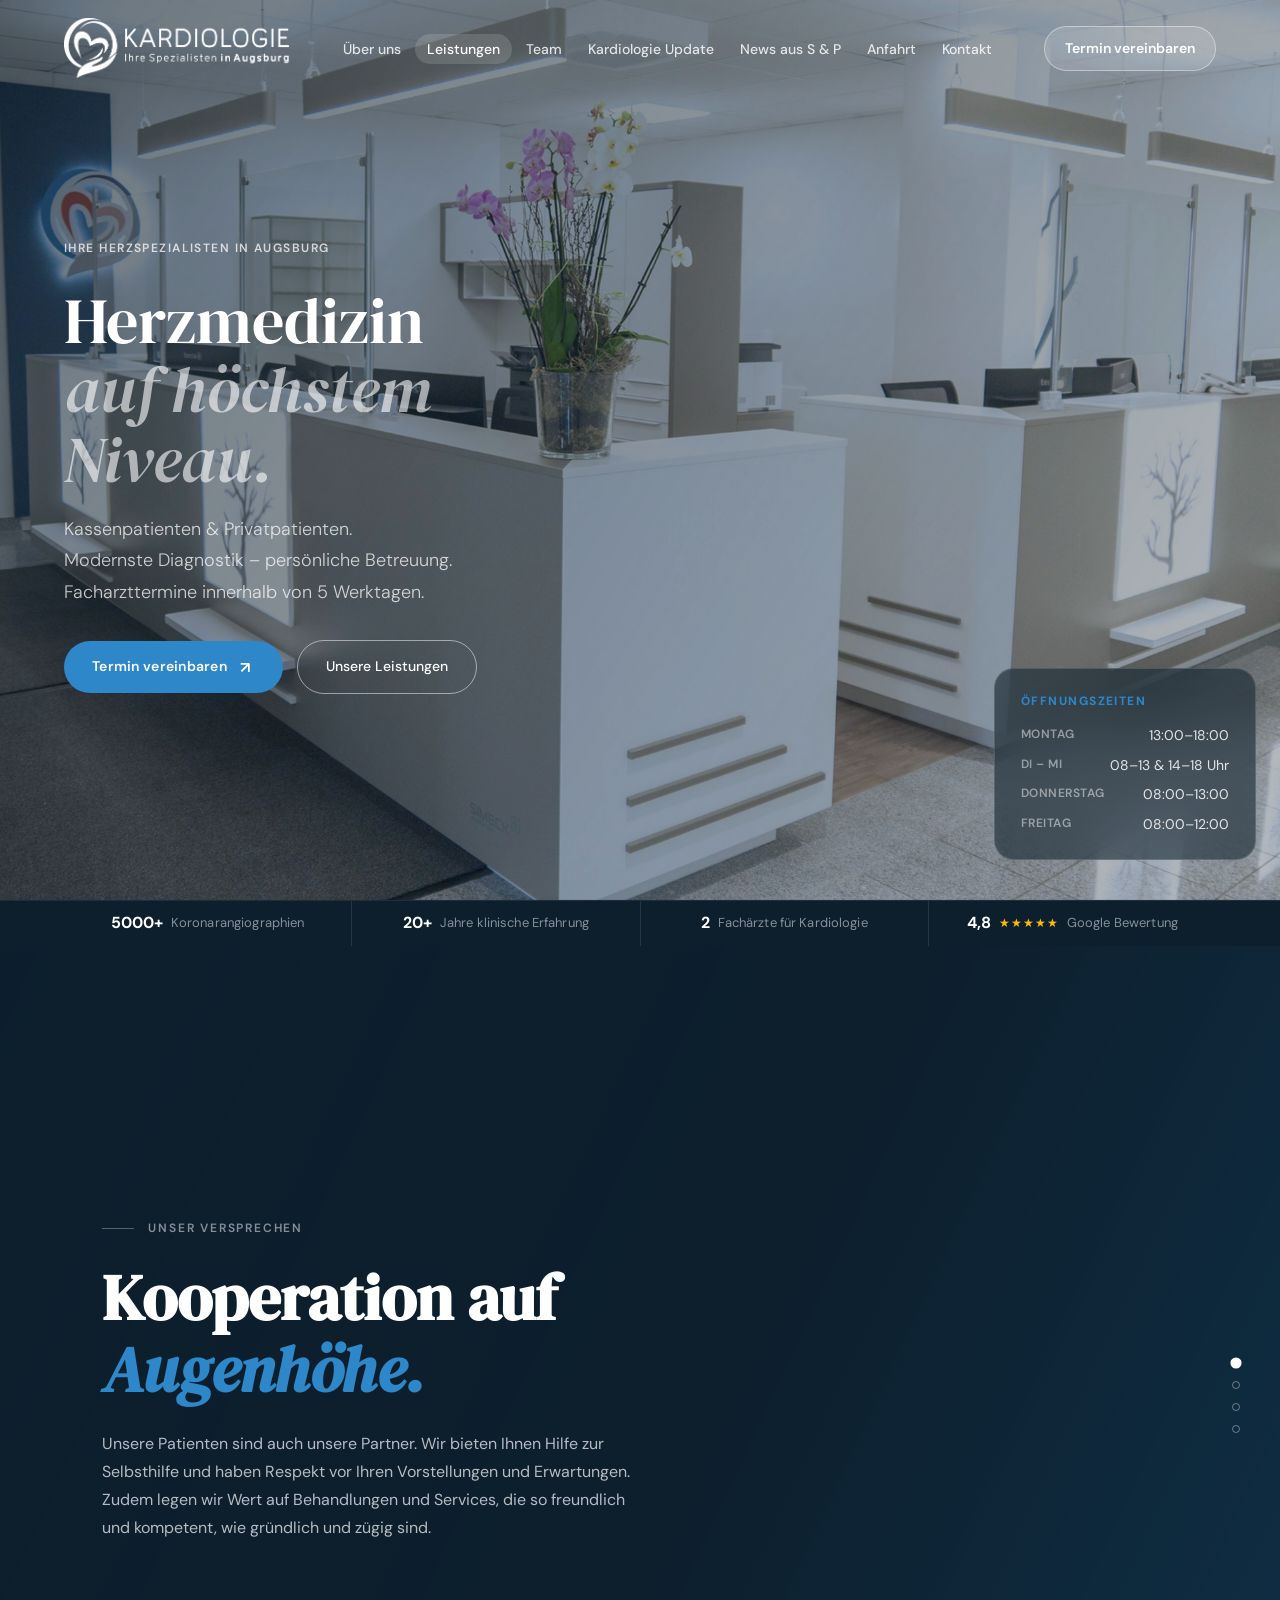
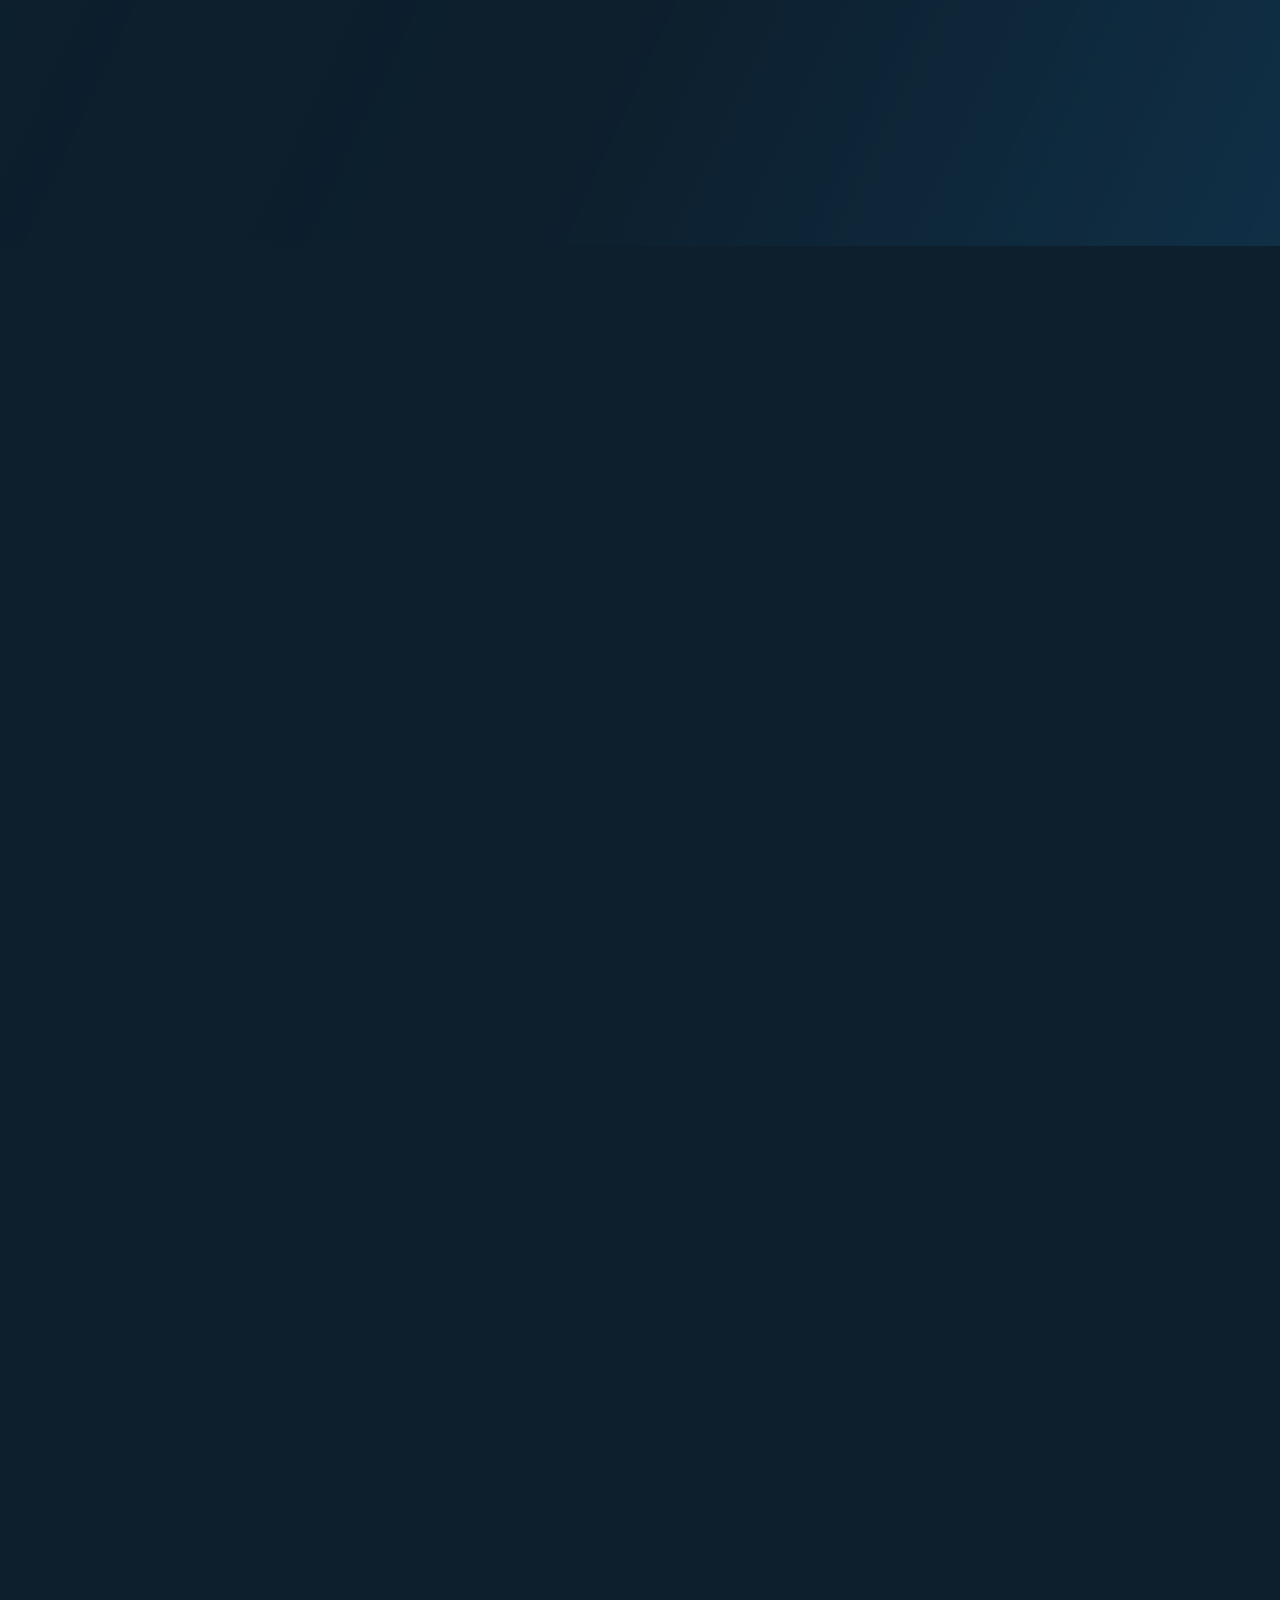
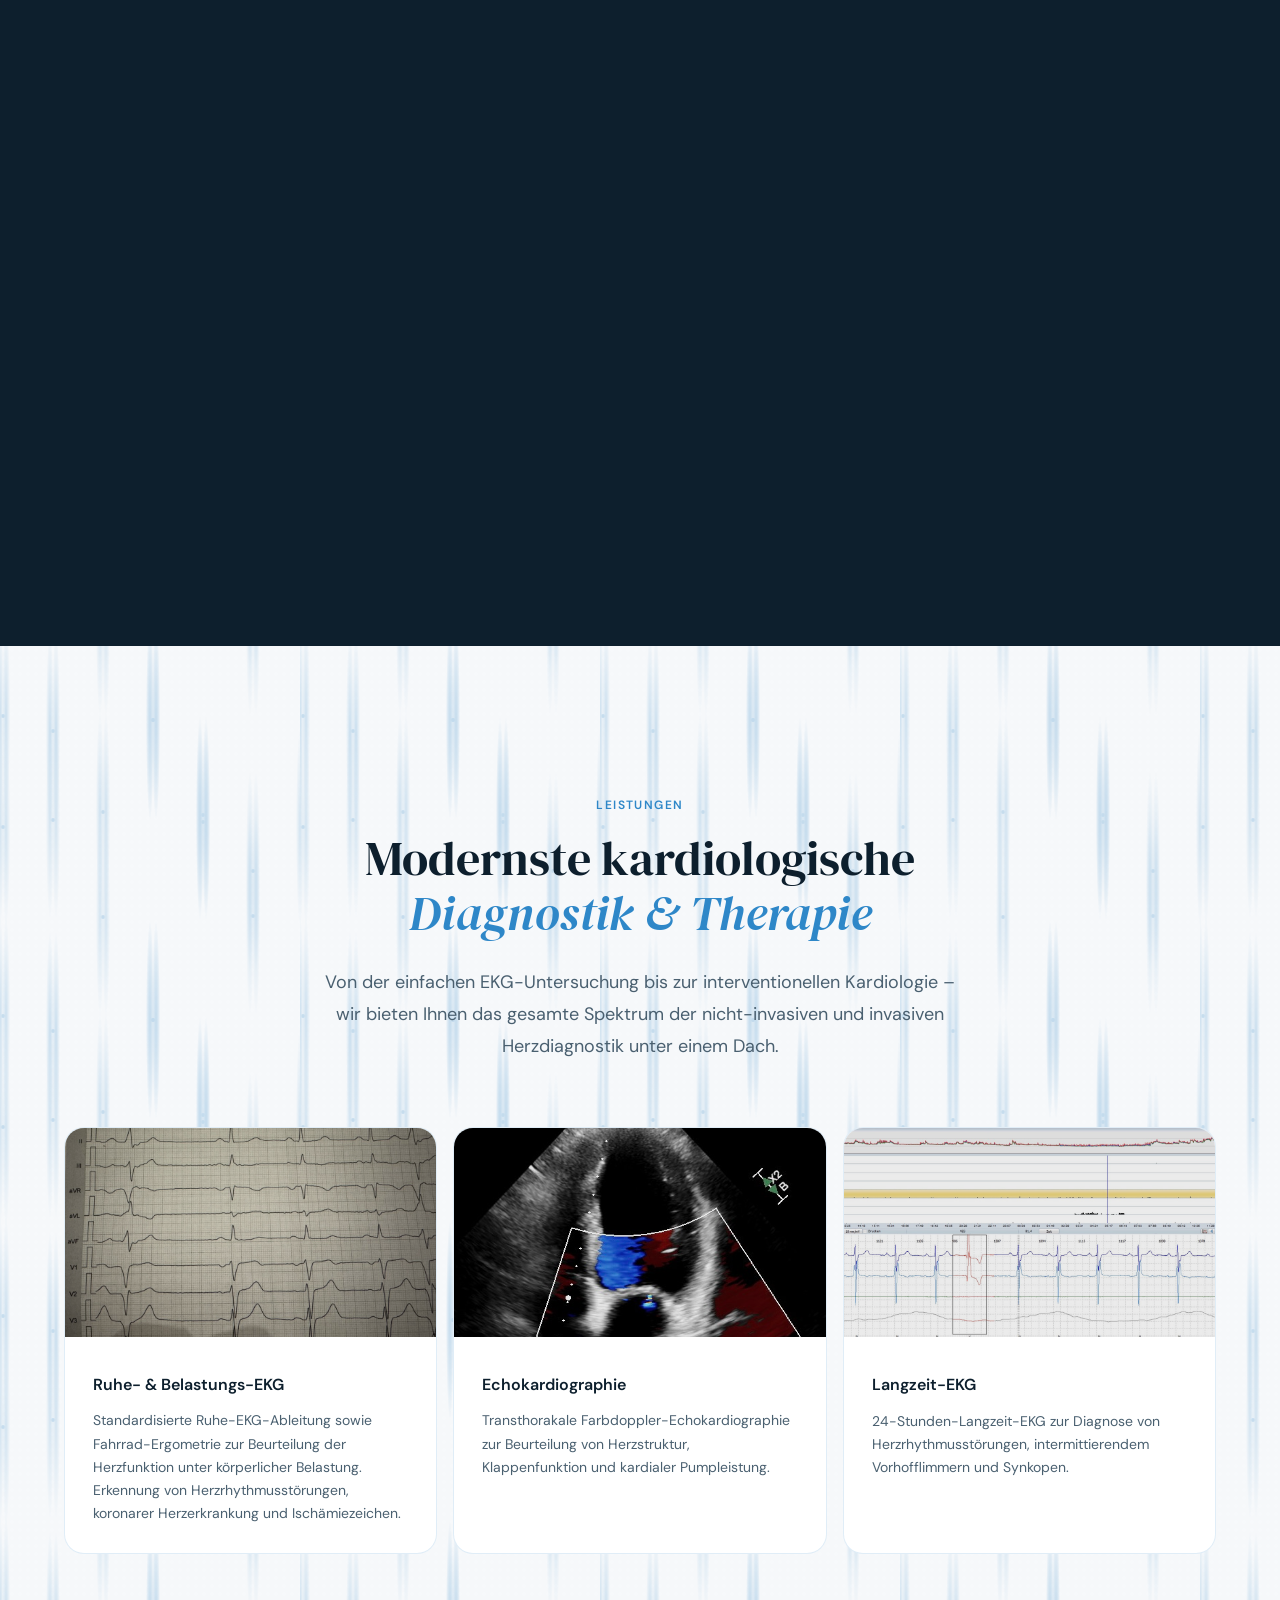
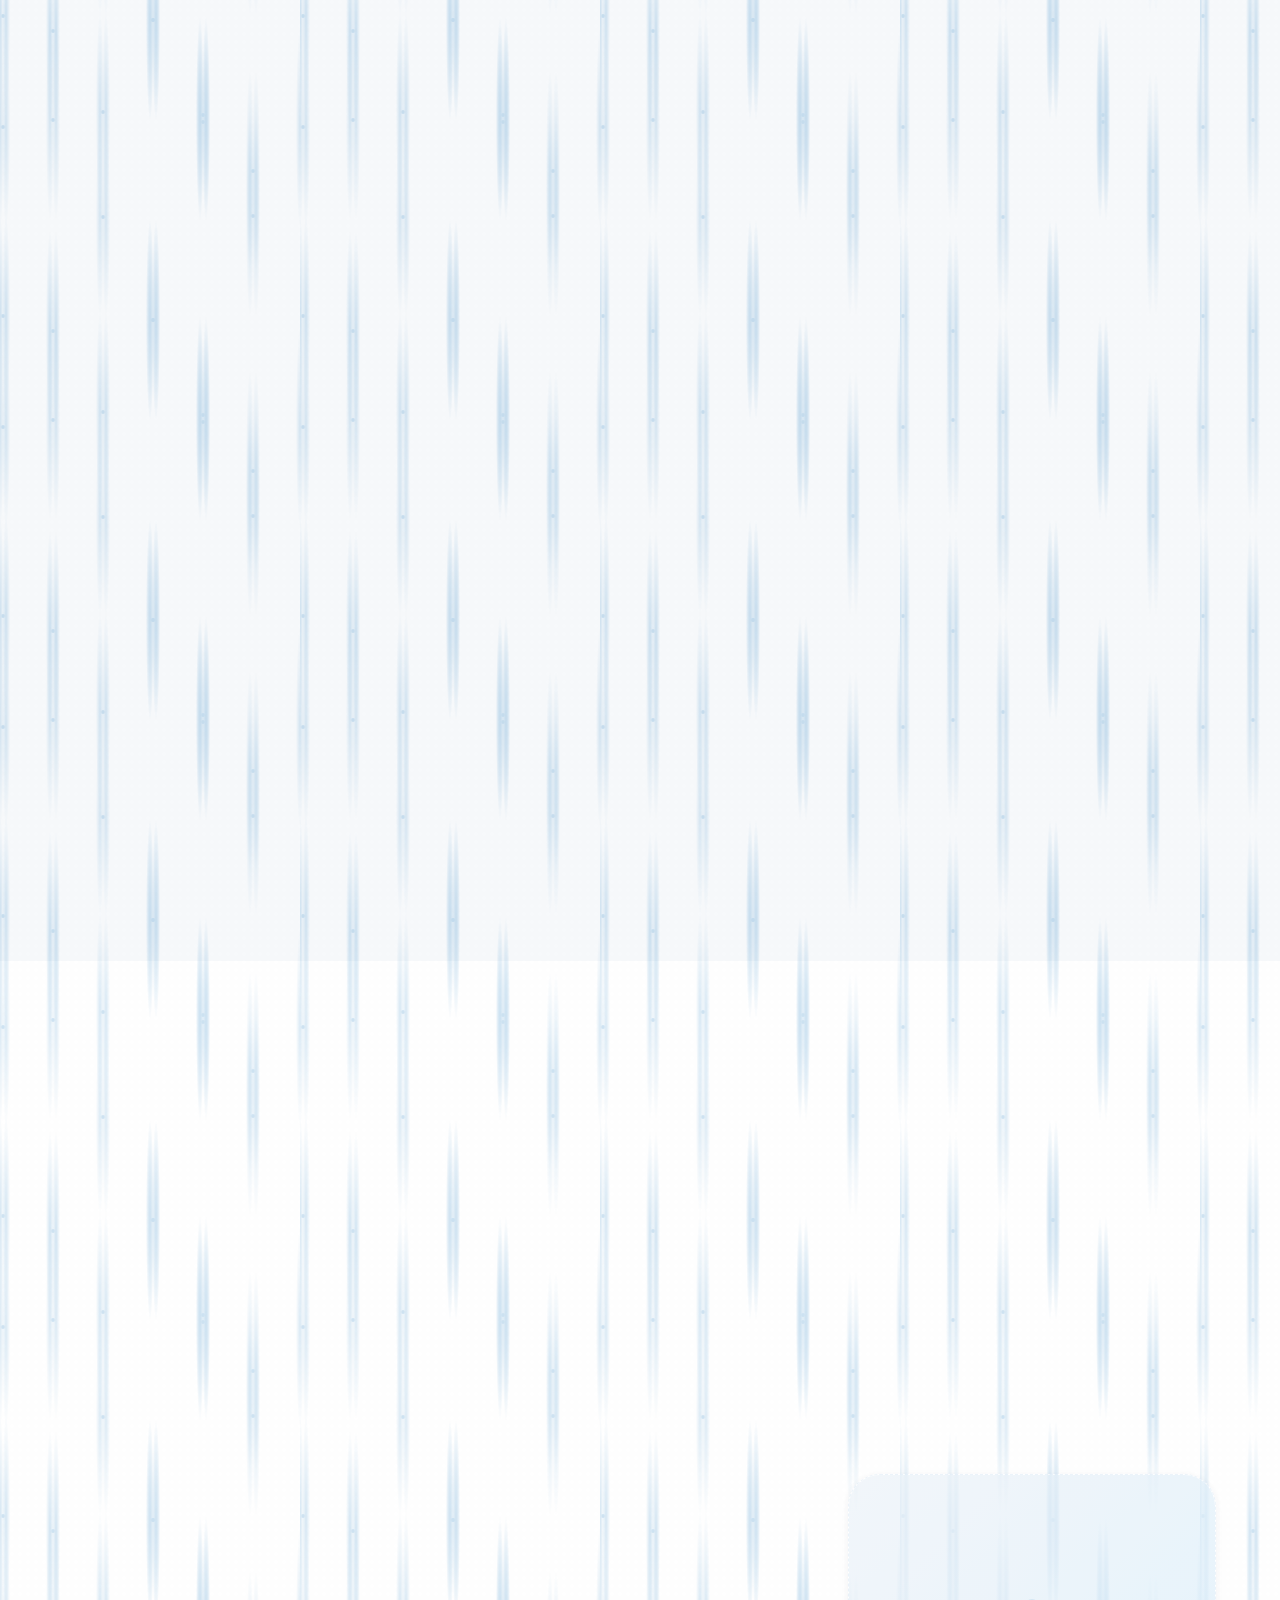
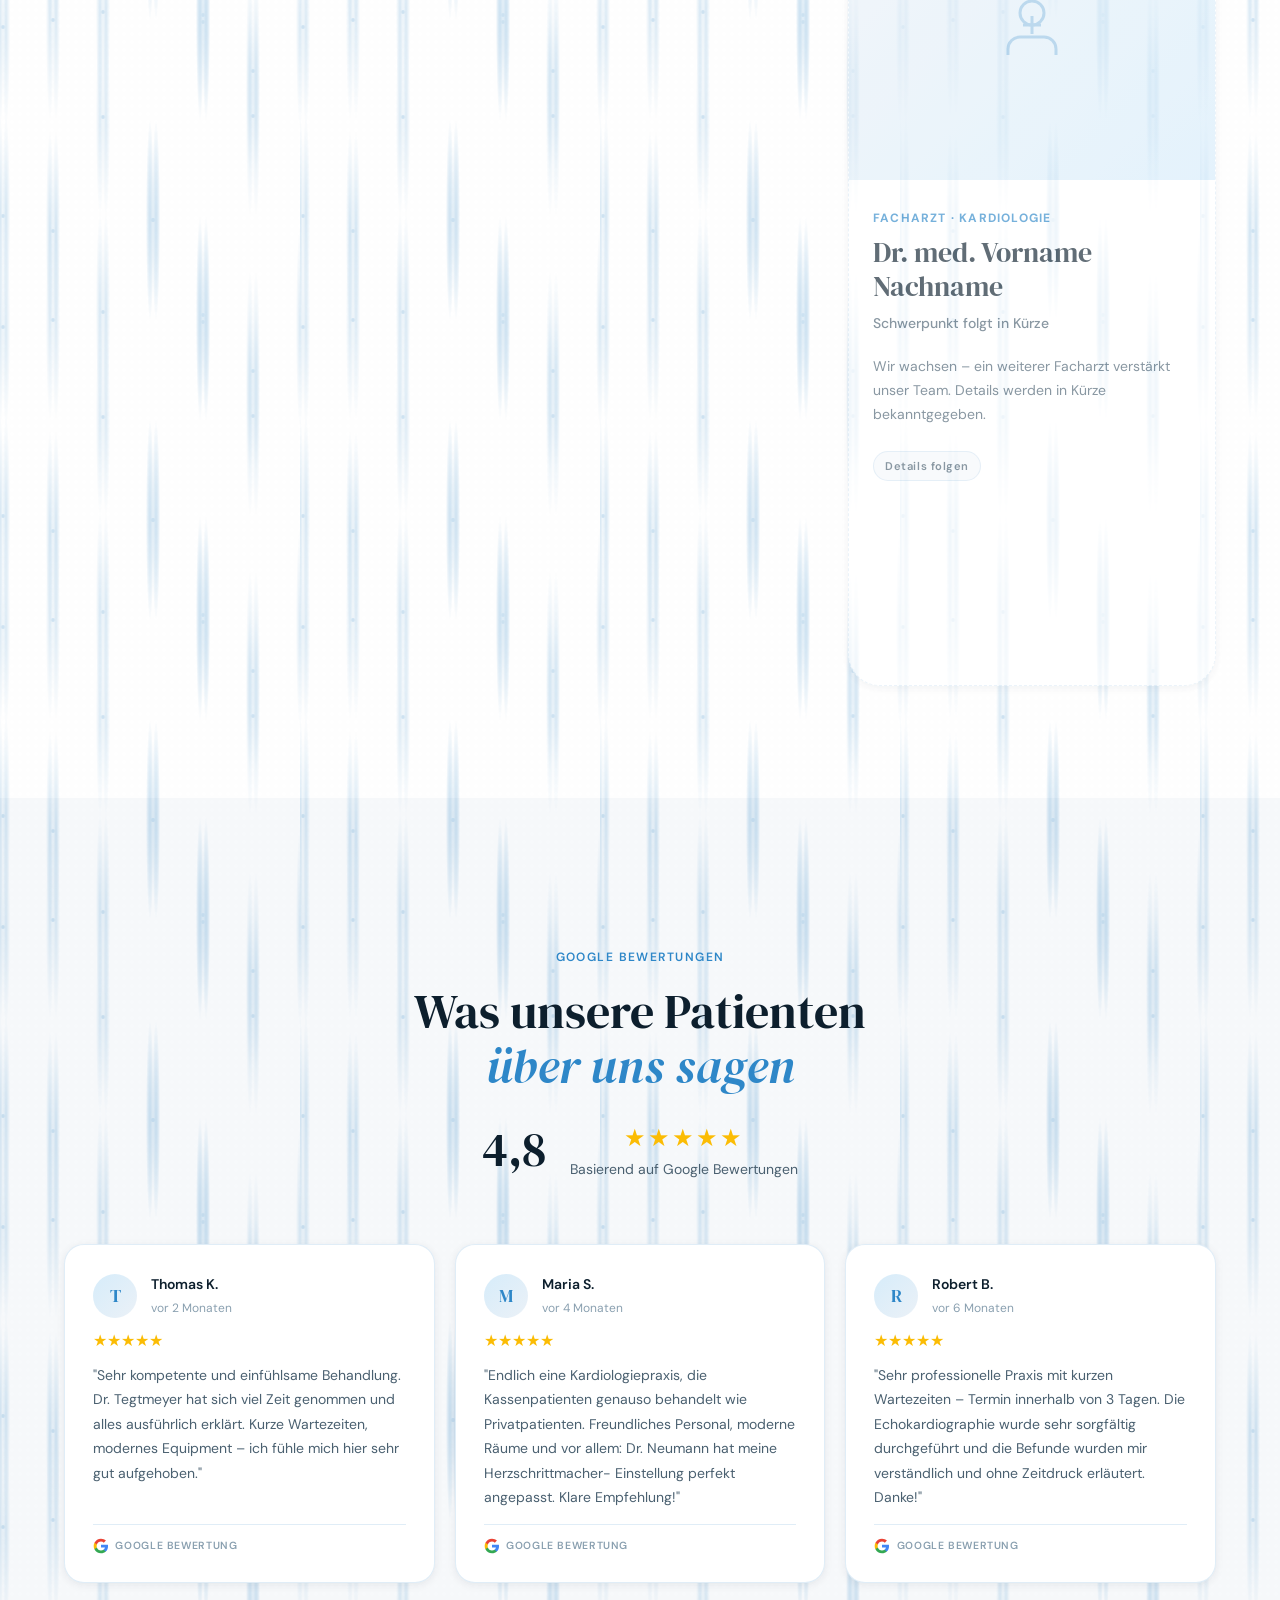
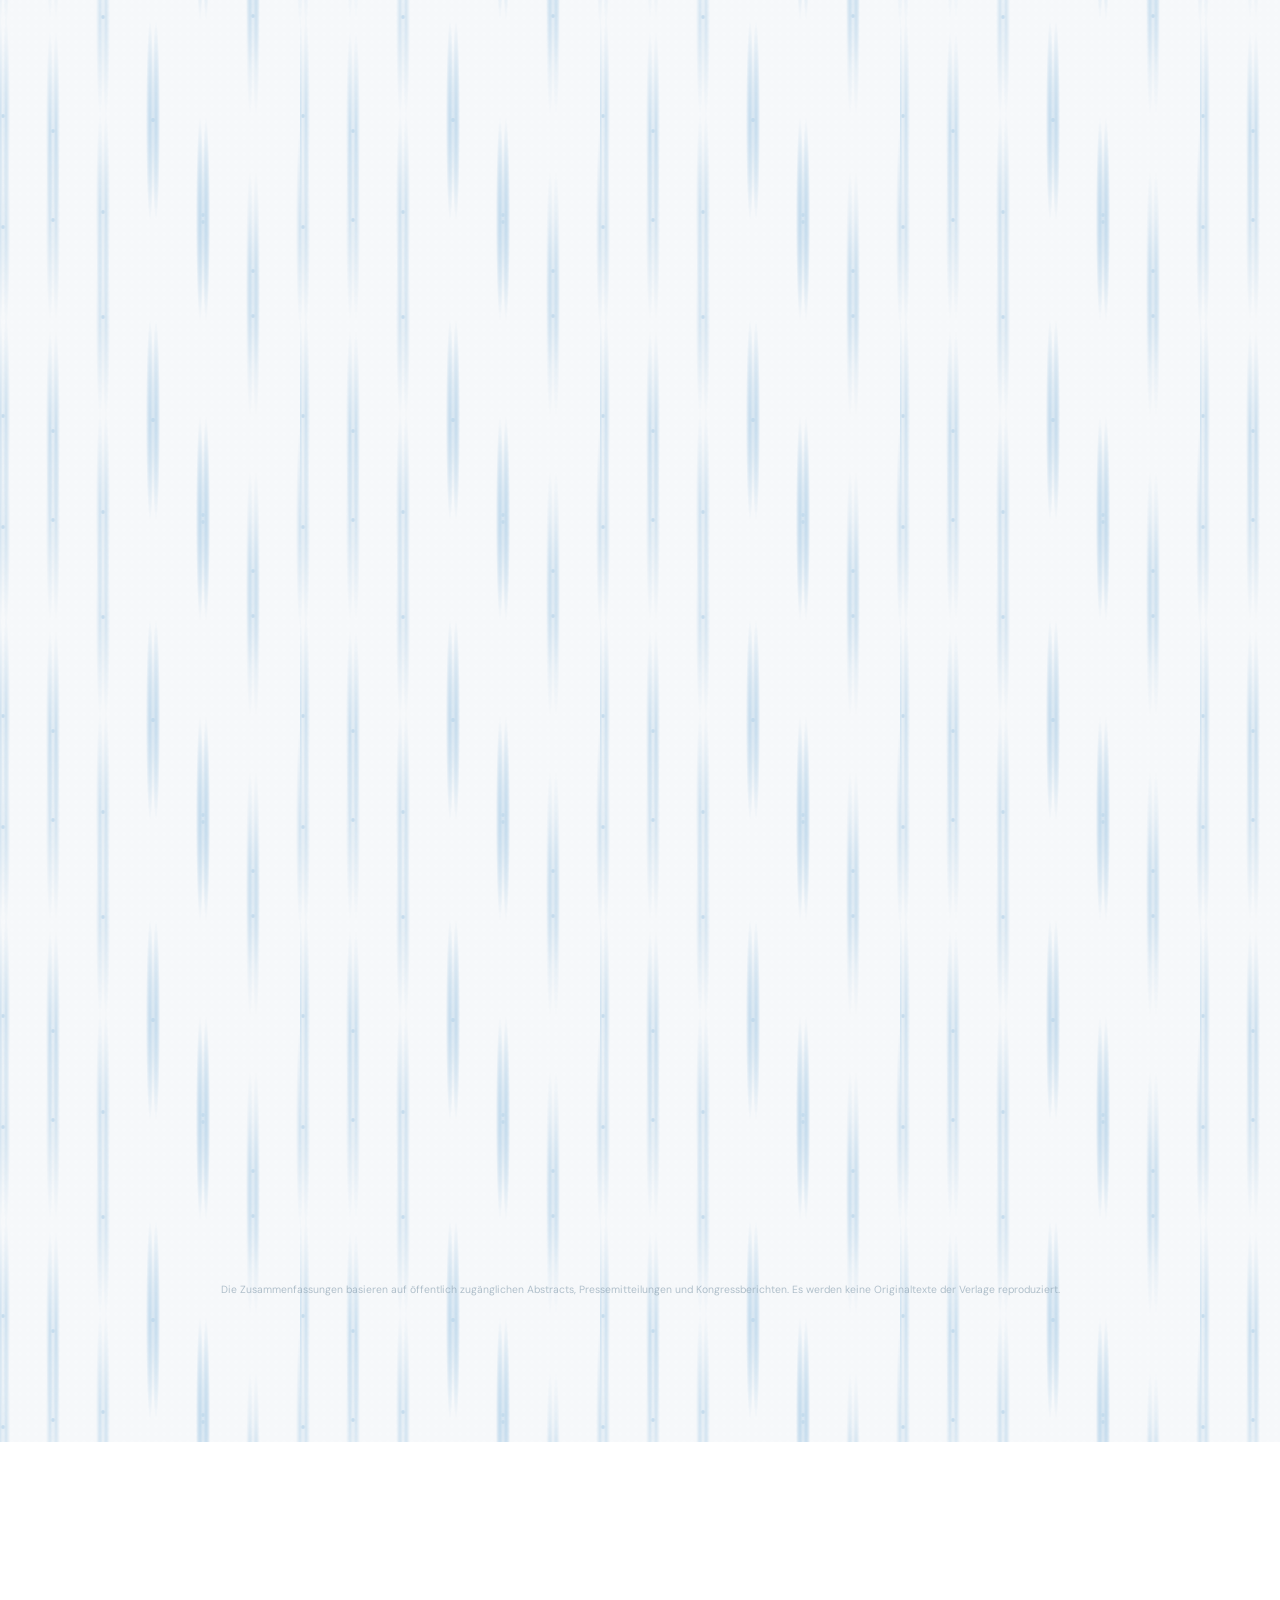
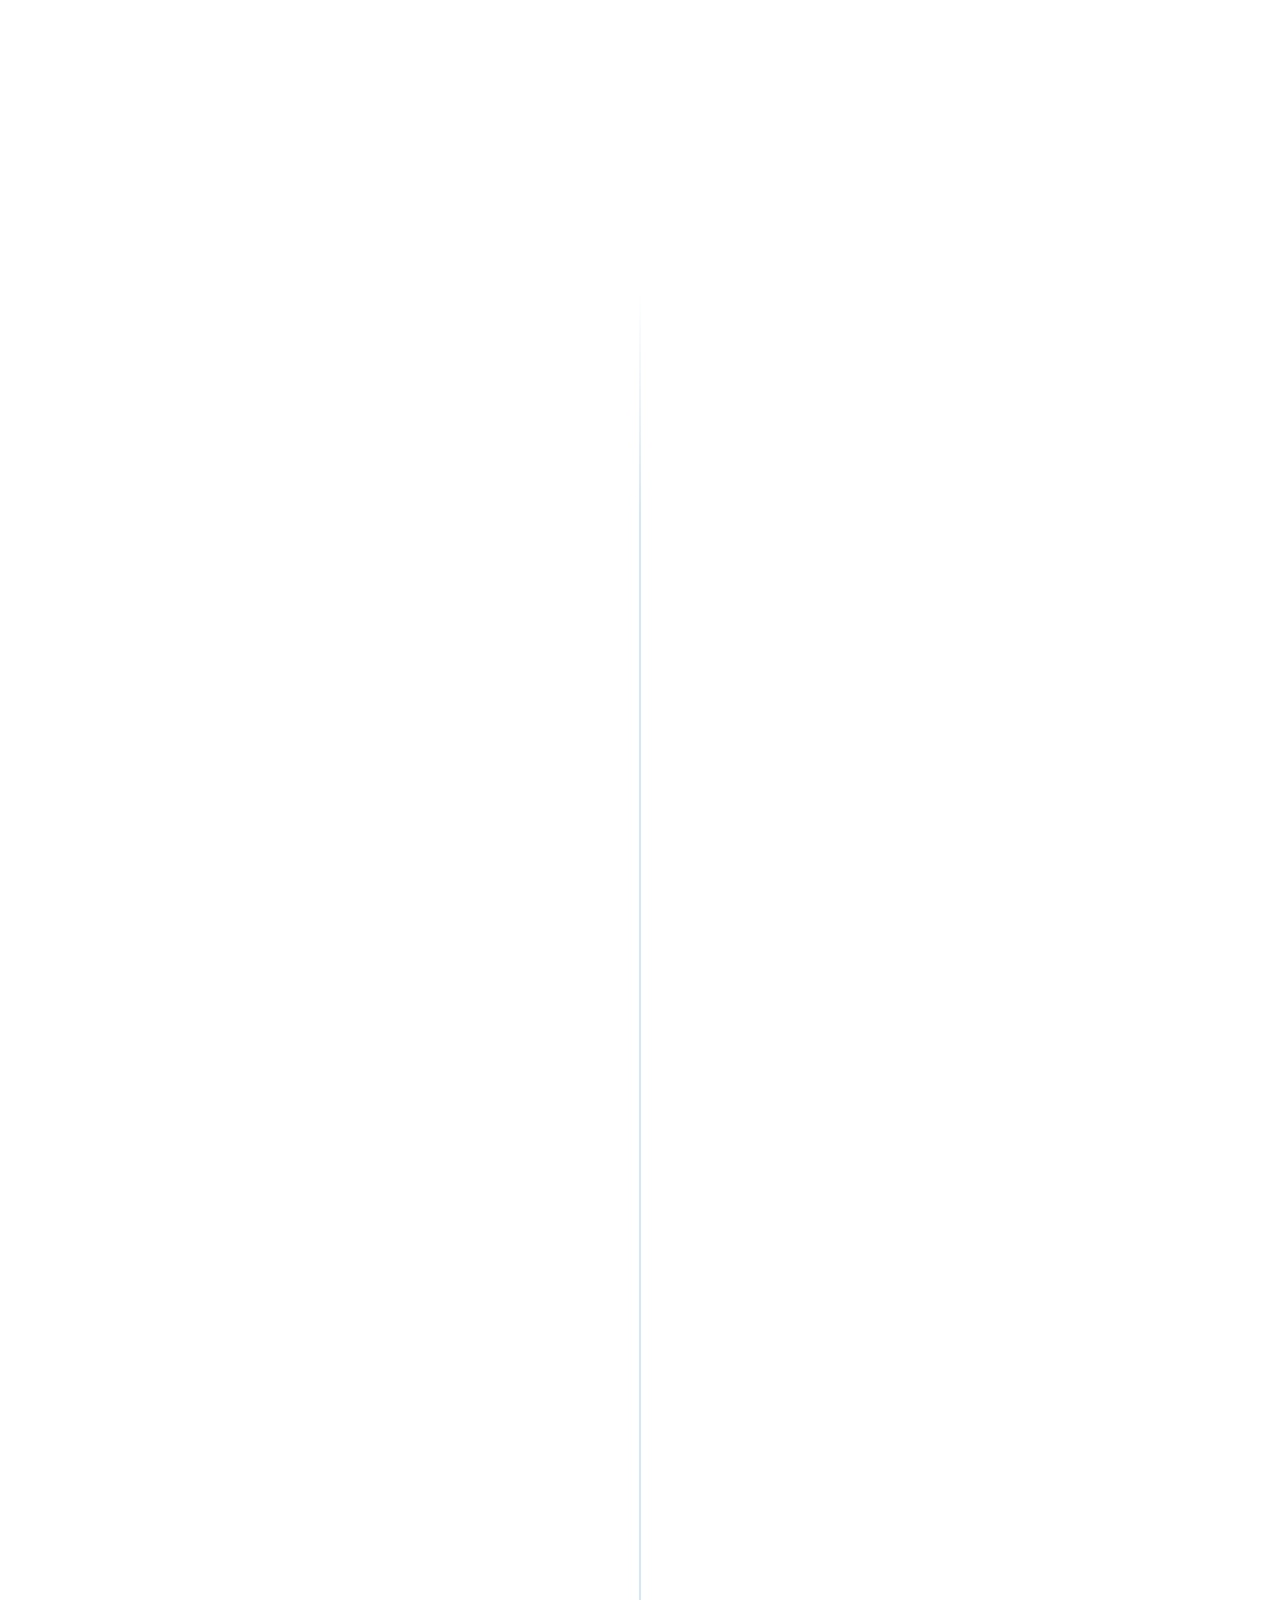
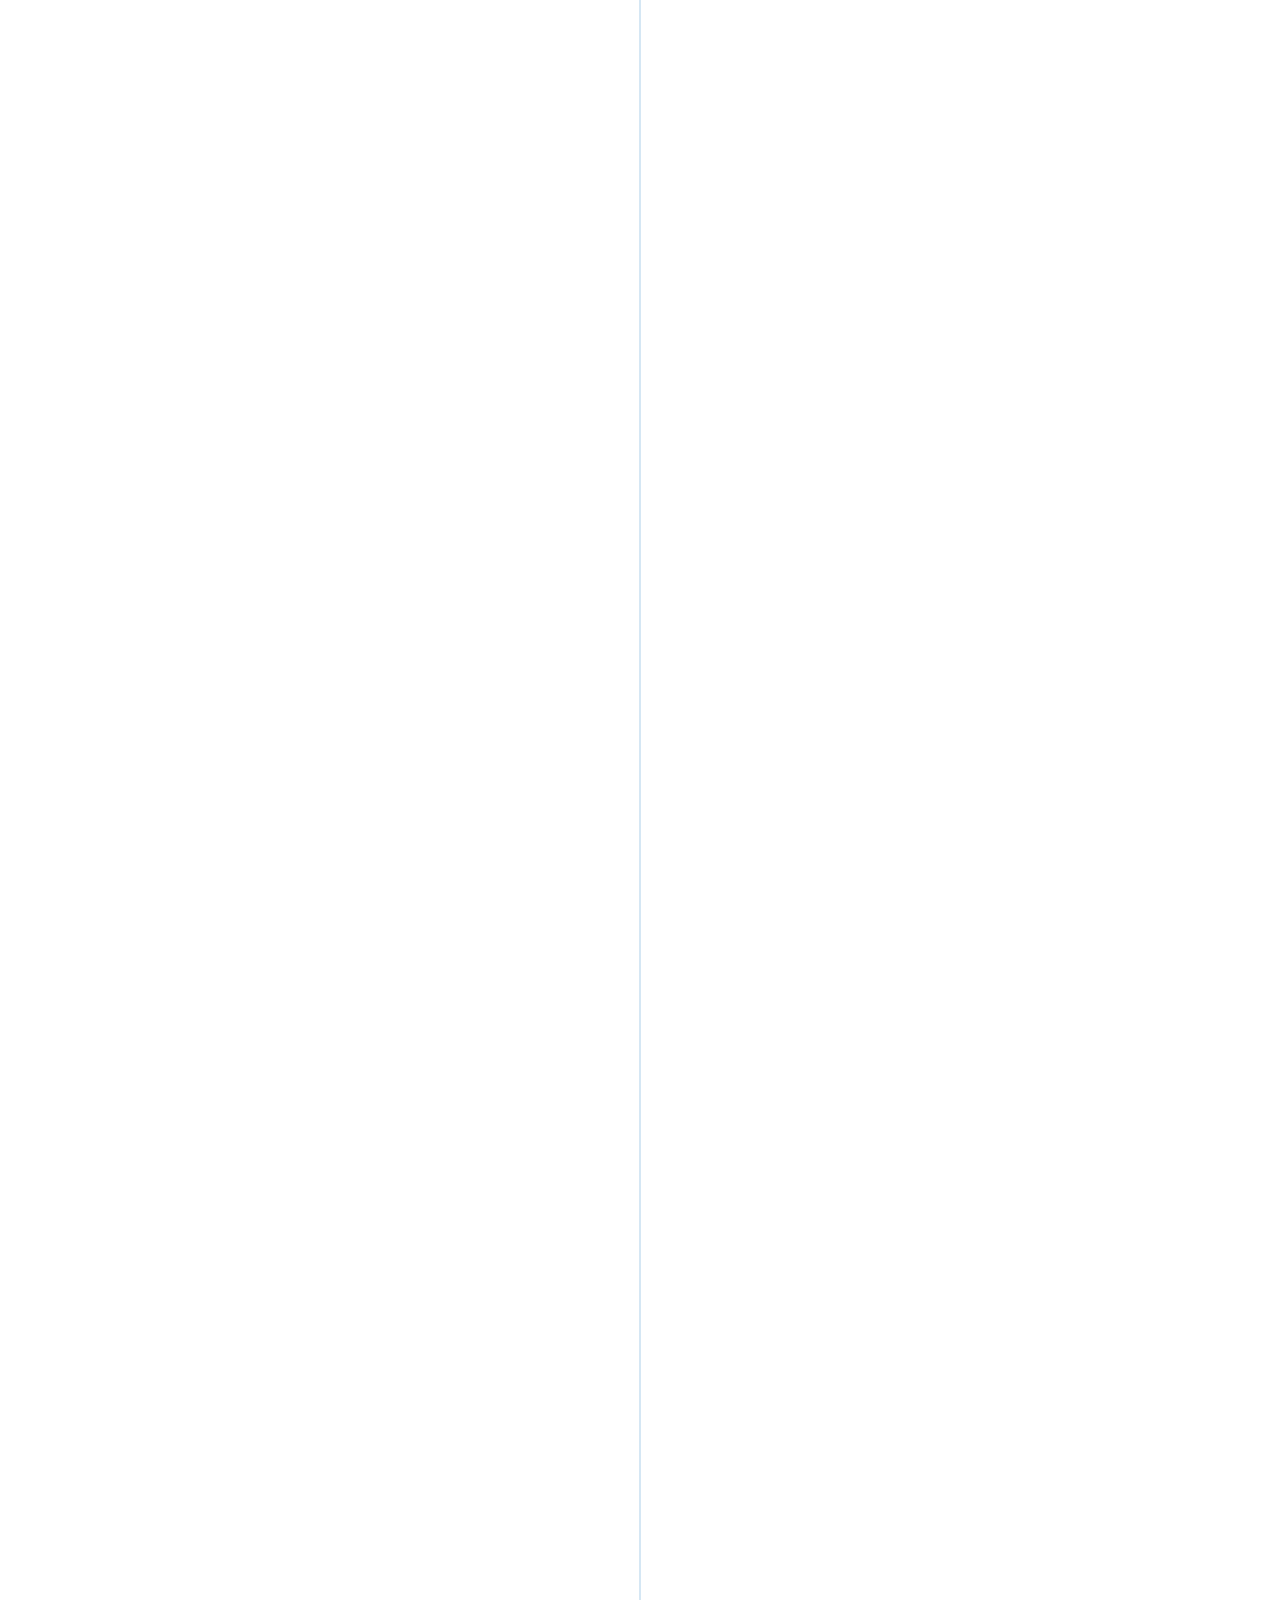
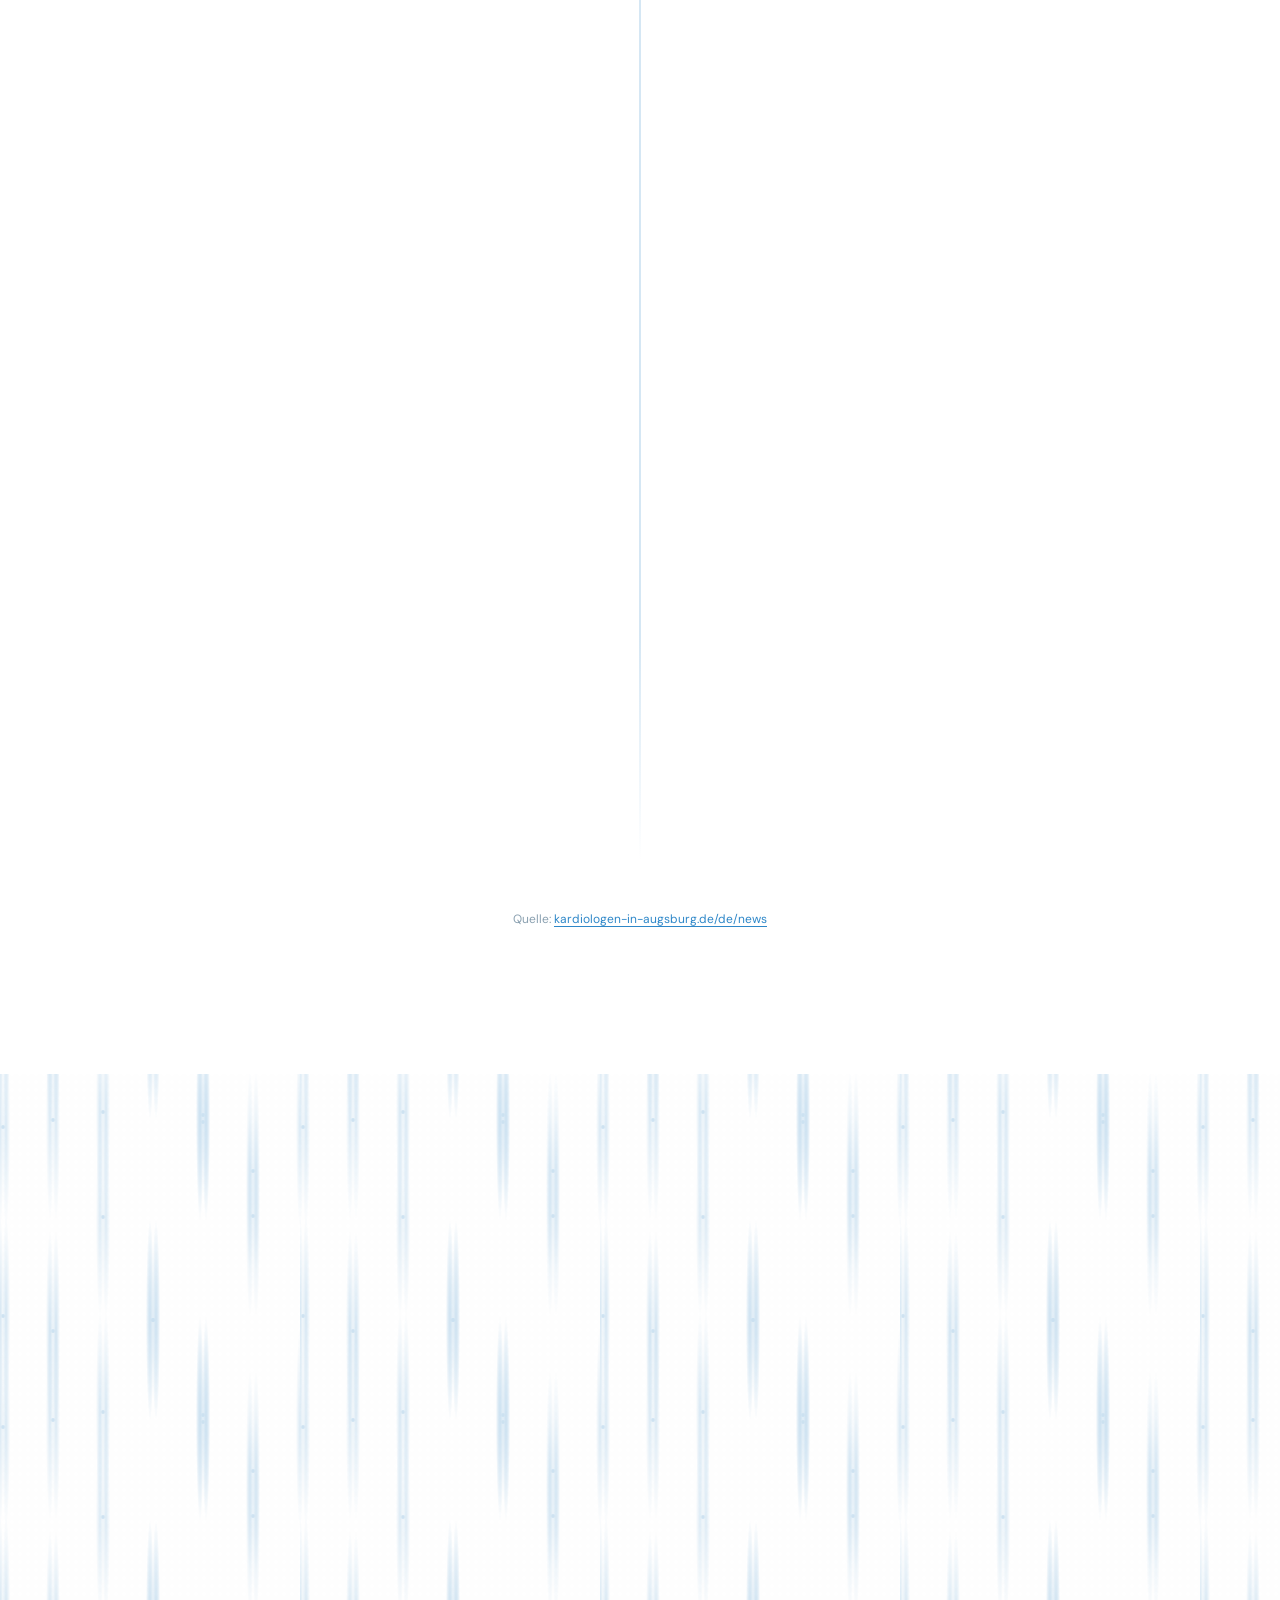
==== commit 03c28b82: "S&P Karte: echte Bundesländer-Umrisse aus GeoJSON, Neon-Style - Alle 16 Bundesländer als exakte SVG-" ====
--- a/index.html
+++ b/index.html
@@ -802,28 +802,25 @@
               <div class="sp-timeline__location-hover">
                 <p class="sp-timeline__hover-desc">Kardiologie Friedberg (Dr. Michael Hammerl, Dr. Julian Fischer, Dr. Susanne Bardutzky, Zerkah Raschidi, Veronika Dieminger) und neue Kardiologie Augsburg (Christian Neumann) stärken die Herzversorgung in der Region.</p>
                 <div class="sp-timeline__map-wrap">
-                  <svg class="sp-schematic-map" viewBox="0 0 100 125" aria-hidden="true">
-                    <rect width="100" height="125" fill="#040d1f" rx="3"/>
-                    <path class="sp-de-fill" d="M14,26 L38,4 L52,18 L67,15 L90,18 L89,32 L94,47 L99,63 L93,70 L72,73 L86,101 L71,116 L47,120 L39,118 L20,116 L18,114 L17,101 L3,92 L2,79 L3,66 L0,61 L3,48 L12,27 Z"/>
-                    <g class="sp-int-borders">
-                      <polyline points="19,21 38,22 46,20"/>
-                      <polyline points="46,26 57,28 72,28 89,28"/>
-                      <polyline points="28,22 28,50"/>
-                      <polyline points="57,28 57,44"/>
-                      <polyline points="72,28 72,62"/>
-                      <polyline points="3,66 12,67 23,63 23,50 28,50"/>
-                      <polyline points="23,50 35,48 44,50"/>
-                      <polyline points="44,50 44,63"/>
-                      <polyline points="57,44 66,57"/>
-                      <polyline points="72,45 77,62 72,62"/>
-                      <polyline points="23,63 44,73 55,71 66,62"/>
-                      <polyline points="44,63 55,71"/>
-                      <polyline points="49,82 49,118"/>
-                      <polyline points="7,83 17,84 17,94"/>
-                      <polyline points="17,84 23,63"/>
-                    </g>
-                    <path class="sp-de-outline" d="M14,26 L38,4 L52,18 L67,15 L90,18 L89,32 L94,47 L99,63 L93,70 L72,73 L86,101 L71,116 L47,120 L39,118 L20,116 L18,114 L17,101 L3,92 L2,79 L3,66 L0,61 L3,48 L12,27 Z"/>
-                    <circle class="sp-map-marker" r="4" cx="50" cy="60"/>
+                  <svg class="sp-schematic-map" viewBox="0 0 300 360" aria-hidden="true">
+                    <rect width="300" height="360" fill="#040d1f" rx="4"/>
+                    <path class="sp-state" d="M 123.7,244.2 L 123.3,248.1 L 124.4,248.5 L 125.8,246.6 L 126.4,248.5 L 128.4,246.5 L 129.8,247.7 L 129.7,250.0 L 131.2,252.2 L 129.4,254.6 L 130.7,255.1 L 132.5,253.2 L 132.0,254.4 L 132.9,254.4 L 133.2,258.0 L 135.8,257.9 L 137.4,255.0 L 138.0,256.7 L 139.3,256.7 L 138.5,259.6 L 140.8,262.0 L 138.9,262.7 L 139.5,264.0 L 138.8,264.5 L 140.1,265.0 L 140.4,267.1 L 139.0,268.3 L 139.8,268.4 L 139.4,270.8 L 143.8,273.5 L 142.1,275.5 L 143.6,275.8 L 143.6,278.2 L 147.0,278.7 L 150.4,282.9 L 149.5,284.3 L 150.4,285.0 L 149.5,287.0 L 150.2,288.7 L 148.9,290.4 L 151.6,294.4 L 148.9,295.5 L 149.8,294.0 L 148.7,293.8 L 146.8,295.8 L 146.5,294.1 L 144.2,293.4 L 143.7,295.3 L 145.9,297.9 L 145.0,298.0 L 145.5,301.8 L 142.8,302.3 L 143.1,303.1 L 140.9,304.7 L 136.4,304.9 L 136.5,306.2 L 134.2,308.5 L 137.4,313.1 L 137.9,317.7 L 139.8,321.5 L 139.6,325.3 L 137.8,328.1 L 138.7,329.1 L 138.6,331.7 L 137.7,332.2 L 139.5,334.6 L 137.3,336.0 L 139.0,337.2 L 139.3,341.2 L 137.9,341.2 L 137.5,343.0 L 135.9,340.5 L 134.0,342.3 L 130.0,341.1 L 126.8,344.4 L 121.0,345.4 L 118.7,342.3 L 112.7,341.2 L 103.8,334.4 L 108.2,338.4 L 109.6,341.6 L 107.8,342.3 L 102.1,337.9 L 102.7,338.7 L 100.5,338.7 L 102.6,340.4 L 98.9,342.2 L 97.6,340.9 L 98.3,339.8 L 96.1,338.2 L 94.9,339.2 L 95.8,341.1 L 93.5,340.3 L 93.6,337.1 L 92.3,337.2 L 91.2,335.2 L 90.3,337.1 L 90.0,335.3 L 88.3,334.8 L 88.5,336.0 L 85.1,336.9 L 82.9,341.1 L 85.1,342.7 L 89.4,341.2 L 90.3,342.4 L 89.2,342.6 L 88.8,344.7 L 86.7,343.0 L 84.7,344.5 L 85.9,345.4 L 84.0,346.1 L 80.5,345.9 L 79.2,344.1 L 76.4,343.5 L 72.6,346.5 L 67.9,347.1 L 66.1,345.0 L 63.8,345.0 L 58.9,347.7 L 57.7,346.5 L 59.2,346.1 L 58.9,345.1 L 56.9,345.6 L 54.1,342.0 L 55.2,331.8 L 57.3,327.5 L 55.6,324.6 L 55.9,320.7 L 58.8,316.0 L 59.7,312.3 L 61.3,311.0 L 61.0,307.8 L 63.3,302.5 L 63.3,298.9 L 68.7,291.3 L 72.5,289.2 L 76.1,282.0 L 79.3,279.9 L 81.5,275.4 L 82.4,269.2 L 85.8,266.1 L 84.4,264.7 L 85.9,263.4 L 86.0,261.9 L 84.9,261.9 L 86.3,259.6 L 84.3,259.2 L 85.0,258.2 L 83.4,254.5 L 83.7,253.0 L 89.0,255.8 L 90.1,254.6 L 89.3,251.7 L 92.5,251.1 L 92.0,253.3 L 93.5,255.9 L 99.2,256.4 L 98.5,258.1 L 96.8,258.0 L 97.2,259.7 L 95.9,260.7 L 97.7,261.3 L 100.9,258.8 L 100.9,256.4 L 106.8,256.0 L 105.4,254.8 L 106.0,253.1 L 110.9,252.9 L 112.7,249.7 L 116.1,250.2 L 116.4,247.1 L 115.4,246.3 L 114.3,247.5 L 115.1,246.5 L 112.4,245.9 L 113.4,245.8 L 113.0,244.6 L 119.1,243.7 L 121.2,245.8 L 121.1,244.0 L 123.7,244.2 Z M 92.9,339.4 L 93.3,340.3 L 91.3,340.3 L 92.9,339.4 Z"><title>Baden-Württemberg</title></path>
+                    <path class="sp-state" d="M 139.5,208.4 L 141.8,208.2 L 142.8,210.1 L 146.0,211.0 L 148.4,214.3 L 148.0,215.7 L 150.1,215.3 L 151.3,217.6 L 154.9,218.6 L 155.1,223.4 L 158.8,224.6 L 159.1,222.4 L 163.1,222.3 L 158.6,218.9 L 158.7,217.2 L 162.3,215.8 L 165.9,215.8 L 167.8,218.0 L 167.8,217.0 L 169.3,218.0 L 171.5,217.0 L 173.0,218.7 L 172.5,220.6 L 176.1,221.6 L 177.1,216.9 L 175.9,211.8 L 178.4,211.3 L 179.2,209.7 L 181.9,210.1 L 181.5,213.0 L 182.4,214.3 L 183.6,213.8 L 184.9,216.6 L 187.2,215.2 L 193.6,214.3 L 194.9,215.7 L 198.6,214.1 L 200.0,215.7 L 199.9,217.5 L 204.6,219.4 L 205.0,220.8 L 203.4,222.0 L 207.1,224.8 L 207.1,228.7 L 209.1,229.6 L 208.9,231.0 L 216.5,234.5 L 216.1,236.6 L 218.5,237.2 L 217.0,241.3 L 216.0,241.4 L 216.0,243.5 L 213.7,245.2 L 215.1,247.4 L 217.8,248.3 L 217.7,250.8 L 219.0,251.2 L 219.8,254.9 L 221.7,255.5 L 221.2,257.9 L 222.2,260.1 L 225.4,261.6 L 226.2,263.8 L 231.7,264.0 L 234.4,265.8 L 234.5,267.7 L 239.2,272.0 L 239.2,273.4 L 242.9,274.5 L 246.5,277.7 L 247.1,281.4 L 249.5,282.8 L 250.0,281.5 L 252.5,281.5 L 255.2,285.5 L 257.8,285.9 L 260.6,290.6 L 259.0,292.9 L 260.3,296.6 L 259.8,299.0 L 257.5,301.8 L 249.7,298.7 L 247.5,300.2 L 248.1,302.4 L 246.7,308.8 L 242.6,312.2 L 236.2,313.3 L 228.9,316.9 L 225.2,320.8 L 233.3,333.1 L 230.4,338.7 L 233.8,338.8 L 235.9,340.5 L 236.7,342.9 L 234.8,345.5 L 235.0,349.6 L 233.7,351.0 L 232.3,350.4 L 226.7,346.5 L 226.1,345.6 L 227.6,344.0 L 225.8,342.7 L 226.2,341.2 L 220.3,341.1 L 219.4,343.2 L 217.1,343.4 L 214.8,340.1 L 209.0,341.2 L 208.9,338.3 L 206.2,340.2 L 207.4,344.7 L 201.1,343.7 L 195.9,345.7 L 188.6,344.8 L 186.8,348.8 L 182.1,348.8 L 180.5,350.7 L 181.7,351.9 L 179.0,351.6 L 176.8,354.4 L 175.2,354.4 L 175.9,352.4 L 167.1,354.2 L 165.4,350.4 L 163.3,350.4 L 165.2,348.6 L 164.0,347.6 L 160.4,348.6 L 154.7,346.0 L 153.5,347.7 L 149.3,345.4 L 149.3,349.5 L 150.3,350.0 L 150.5,352.5 L 149.3,355.0 L 147.9,355.1 L 145.7,358.5 L 140.7,360.0 L 142.5,354.3 L 138.3,356.1 L 137.4,353.5 L 138.2,353.1 L 138.1,351.4 L 135.0,350.0 L 134.2,347.0 L 131.0,348.0 L 129.0,347.0 L 128.6,344.9 L 126.5,347.5 L 122.6,345.9 L 124.0,344.1 L 127.2,344.2 L 130.0,341.1 L 134.0,342.3 L 135.9,340.5 L 137.5,343.0 L 137.9,341.2 L 139.3,341.2 L 139.0,337.2 L 137.3,336.0 L 139.5,334.6 L 137.7,332.2 L 138.6,331.7 L 138.7,329.1 L 137.8,328.1 L 139.6,325.3 L 139.8,321.5 L 137.9,317.7 L 137.4,313.1 L 134.2,308.5 L 136.5,306.2 L 136.4,304.9 L 140.9,304.7 L 143.1,303.1 L 142.8,302.3 L 145.5,301.8 L 145.0,298.0 L 145.9,297.9 L 143.7,295.3 L 144.2,293.4 L 146.5,294.1 L 146.8,295.8 L 148.7,293.8 L 149.8,294.0 L 148.9,295.5 L 151.6,294.4 L 148.9,290.4 L 150.2,288.7 L 149.5,287.0 L 150.4,285.0 L 149.5,284.3 L 150.4,282.9 L 147.0,278.7 L 143.6,278.2 L 143.6,275.8 L 142.1,275.5 L 143.8,273.5 L 139.4,270.8 L 139.8,268.4 L 139.0,268.3 L 140.4,267.1 L 140.1,265.0 L 138.8,264.5 L 139.5,264.0 L 138.9,262.7 L 140.8,262.0 L 138.5,259.6 L 139.3,256.7 L 138.0,256.7 L 137.4,255.0 L 135.8,257.9 L 133.8,258.1 L 132.6,257.5 L 132.5,253.2 L 130.7,255.1 L 129.4,254.6 L 131.2,252.0 L 128.8,246.5 L 126.6,248.5 L 125.8,246.6 L 124.0,248.5 L 123.1,247.8 L 123.8,243.7 L 121.1,244.0 L 121.2,245.8 L 119.1,243.7 L 114.8,244.1 L 112.4,245.9 L 115.1,246.5 L 114.0,246.8 L 114.7,247.7 L 115.8,246.5 L 116.6,248.0 L 116.1,250.2 L 112.7,249.7 L 110.1,253.3 L 106.5,253.4 L 104.8,252.1 L 106.1,250.2 L 105.5,248.0 L 107.7,245.6 L 106.2,244.9 L 107.2,243.2 L 105.8,243.4 L 105.8,241.0 L 103.9,240.9 L 103.4,234.3 L 104.6,234.1 L 104.0,231.9 L 102.2,231.4 L 103.5,228.7 L 106.9,228.1 L 108.1,228.4 L 107.9,229.7 L 110.2,226.9 L 114.7,227.7 L 116.1,230.1 L 119.4,229.6 L 119.8,226.1 L 118.9,225.8 L 118.8,222.7 L 124.0,223.1 L 123.2,222.4 L 123.8,221.4 L 126.7,219.5 L 126.8,214.6 L 131.3,215.4 L 133.8,214.4 L 137.6,208.8 L 139.5,208.4 Z"><title>Bayern</title></path>
+                    <path class="sp-state" d="M 238.6,113.9 L 240.3,114.5 L 240.8,112.4 L 242.2,112.6 L 242.6,111.1 L 245.4,112.7 L 248.8,111.4 L 248.2,110.9 L 249.0,110.2 L 250.6,111.8 L 250.1,114.2 L 255.0,117.0 L 253.5,119.7 L 258.4,121.2 L 254.9,125.8 L 254.5,124.0 L 249.2,123.2 L 248.9,122.0 L 247.3,122.5 L 247.4,124.1 L 241.5,122.1 L 237.9,123.5 L 236.3,122.1 L 239.0,118.1 L 237.3,117.3 L 238.6,113.9 Z"><title>Berlin</title></path>
+                    <path class="sp-state" d="M 262.0,72.0 L 263.3,75.8 L 273.8,75.4 L 273.7,78.1 L 269.3,83.1 L 274.4,83.3 L 276.4,80.8 L 279.7,80.2 L 280.7,83.1 L 278.0,86.9 L 278.7,88.9 L 278.0,91.7 L 270.6,97.0 L 271.1,100.8 L 269.9,102.6 L 277.1,106.3 L 281.2,111.0 L 286.9,114.6 L 285.6,116.8 L 286.6,118.3 L 283.3,123.1 L 285.1,127.0 L 284.7,128.0 L 288.9,130.3 L 287.9,135.8 L 290.2,138.0 L 288.2,145.8 L 285.1,148.9 L 290.1,156.8 L 290.2,159.7 L 288.4,159.9 L 287.7,162.2 L 284.6,161.2 L 277.2,164.5 L 271.0,162.4 L 269.0,164.7 L 269.5,165.4 L 267.6,165.4 L 268.6,166.9 L 266.5,170.3 L 265.0,169.2 L 258.8,170.9 L 251.6,170.5 L 247.1,166.6 L 246.2,168.0 L 244.3,167.3 L 242.6,169.8 L 240.9,169.2 L 240.6,167.7 L 239.6,167.8 L 240.7,164.3 L 239.9,161.9 L 235.3,157.7 L 239.8,154.5 L 237.8,148.5 L 238.6,147.3 L 234.8,147.4 L 235.1,146.1 L 232.7,146.0 L 232.3,144.5 L 228.8,144.6 L 228.6,143.0 L 226.6,143.3 L 222.9,141.0 L 218.5,142.3 L 216.2,139.9 L 214.8,140.7 L 207.8,133.8 L 210.4,131.2 L 208.9,129.9 L 210.9,125.6 L 210.1,124.9 L 210.8,122.9 L 209.8,122.3 L 211.6,119.5 L 208.5,117.4 L 207.3,118.7 L 206.3,118.2 L 206.9,117.0 L 205.5,117.3 L 206.7,115.1 L 206.4,112.7 L 208.6,112.6 L 208.4,109.8 L 207.3,108.6 L 207.7,105.9 L 209.1,104.8 L 208.4,101.9 L 195.5,99.7 L 194.9,98.8 L 195.8,97.6 L 190.5,96.4 L 190.3,95.0 L 188.5,94.8 L 188.7,93.4 L 184.9,93.2 L 182.9,91.6 L 179.2,92.8 L 176.8,90.5 L 180.8,90.2 L 180.9,88.8 L 185.5,89.6 L 186.8,87.7 L 186.4,85.5 L 188.6,84.1 L 195.1,84.9 L 194.1,83.7 L 201.5,81.4 L 202.3,78.3 L 206.2,79.7 L 208.2,78.9 L 209.2,80.4 L 213.6,81.4 L 215.2,83.8 L 222.5,83.6 L 222.7,84.8 L 225.5,85.0 L 224.9,86.2 L 225.6,86.8 L 232.5,86.2 L 231.5,87.4 L 232.7,87.9 L 237.2,84.2 L 239.3,83.8 L 240.8,85.3 L 243.1,82.5 L 246.5,83.9 L 247.6,81.6 L 250.5,80.6 L 251.2,76.8 L 253.7,76.4 L 256.5,73.0 L 260.4,72.3 L 258.8,71.5 L 259.1,69.5 L 260.0,71.4 L 262.0,72.0 Z M 249.0,110.2 L 248.2,110.9 L 248.8,111.4 L 245.4,112.7 L 242.6,111.1 L 242.2,112.6 L 240.8,112.4 L 240.3,114.5 L 237.7,114.4 L 238.5,115.3 L 237.3,117.3 L 239.0,118.1 L 236.5,122.6 L 237.9,123.5 L 243.3,122.3 L 247.4,124.1 L 247.3,122.5 L 248.9,122.0 L 249.2,123.2 L 254.5,124.0 L 254.9,125.8 L 257.6,122.9 L 258.2,120.7 L 253.5,119.7 L 255.0,117.0 L 250.1,114.2 L 250.6,111.8 L 249.0,110.2 Z"><title>Brandenburg</title></path>
+                    <path class="sp-state" d="M 101.9,89.3 L 100.7,89.5 L 102.2,90.6 L 101.2,91.0 L 101.8,92.9 L 100.3,94.5 L 98.0,93.2 L 96.5,94.1 L 95.0,92.6 L 93.6,93.5 L 90.2,87.6 L 85.6,84.6 L 89.3,85.2 L 89.1,86.6 L 96.8,87.5 L 97.9,88.9 L 100.7,87.9 L 101.9,89.3 Z"><title>Bremen</title></path>
+                    <path class="sp-state" d="M 137.5,62.0 L 141.6,61.0 L 139.8,63.4 L 142.6,65.9 L 140.2,69.5 L 146.0,74.6 L 143.2,76.5 L 140.9,76.3 L 136.9,73.3 L 135.0,75.4 L 132.0,75.6 L 132.4,74.0 L 130.6,74.9 L 127.4,71.3 L 127.5,69.1 L 126.1,68.9 L 127.3,65.7 L 129.4,67.7 L 132.1,64.6 L 137.5,63.4 L 137.5,62.0 Z"><title>Hamburg</title></path>
+                    <path class="sp-state" d="M 118.7,158.4 L 122.9,158.2 L 124.9,160.7 L 121.7,163.5 L 123.5,165.8 L 123.5,168.2 L 121.1,169.5 L 120.8,171.5 L 126.3,173.7 L 127.6,171.8 L 126.5,172.7 L 125.5,170.5 L 129.2,168.4 L 130.8,170.3 L 130.4,168.4 L 132.2,168.2 L 134.2,174.4 L 137.0,174.8 L 137.6,177.2 L 142.9,178.9 L 142.1,182.2 L 140.7,180.6 L 139.2,181.1 L 141.0,182.2 L 140.0,185.1 L 142.4,186.5 L 140.2,187.8 L 136.5,186.9 L 135.8,188.5 L 137.3,190.0 L 133.4,190.0 L 133.4,191.0 L 134.8,190.5 L 134.4,191.9 L 135.6,191.2 L 137.2,192.9 L 135.8,193.8 L 135.8,195.3 L 133.5,195.8 L 133.7,197.7 L 132.5,198.6 L 133.1,199.8 L 131.0,204.2 L 133.4,204.7 L 133.5,202.8 L 136.7,202.5 L 137.9,204.6 L 136.4,205.5 L 137.2,208.1 L 136.4,211.0 L 134.0,214.2 L 130.1,215.4 L 127.2,214.2 L 126.6,220.0 L 123.8,221.4 L 123.2,222.4 L 124.0,223.1 L 118.8,222.7 L 118.9,225.8 L 119.8,226.1 L 119.4,229.6 L 116.1,230.1 L 114.7,227.7 L 110.2,226.9 L 107.9,229.7 L 108.1,228.4 L 106.9,228.1 L 103.0,229.5 L 102.2,231.8 L 104.0,231.9 L 104.6,234.1 L 103.4,234.3 L 103.9,240.9 L 105.8,241.0 L 105.8,243.4 L 107.2,243.2 L 106.2,244.9 L 107.7,245.6 L 105.5,248.0 L 106.1,250.2 L 104.8,251.2 L 106.0,253.1 L 105.4,254.8 L 106.8,256.0 L 100.9,256.4 L 100.9,258.8 L 96.4,261.4 L 96.8,258.0 L 98.5,258.1 L 99.2,256.4 L 93.5,255.9 L 92.0,253.3 L 92.5,251.1 L 89.3,251.7 L 90.1,254.6 L 87.9,255.8 L 82.6,251.5 L 81.5,248.2 L 85.6,244.6 L 83.7,244.7 L 82.3,242.2 L 82.7,240.8 L 81.1,239.3 L 81.0,235.7 L 78.7,233.1 L 75.8,232.3 L 66.0,235.2 L 62.7,231.4 L 65.4,227.9 L 67.8,229.1 L 67.9,227.4 L 66.3,226.0 L 67.1,224.4 L 69.9,223.0 L 71.3,224.0 L 72.2,223.1 L 71.4,221.4 L 74.2,221.2 L 72.4,216.5 L 69.2,214.7 L 70.7,213.1 L 69.6,211.4 L 70.0,209.5 L 71.5,208.1 L 75.0,208.4 L 75.4,206.1 L 73.6,202.6 L 75.6,199.8 L 74.0,197.2 L 78.7,193.1 L 82.1,194.1 L 85.1,191.7 L 85.0,189.3 L 87.8,187.0 L 86.6,185.8 L 87.3,183.2 L 93.7,182.7 L 92.9,181.5 L 95.3,178.2 L 94.3,175.6 L 89.4,176.3 L 88.5,174.4 L 92.7,170.3 L 101.0,169.7 L 101.4,167.8 L 100.4,167.8 L 99.5,165.5 L 102.1,164.2 L 105.9,164.6 L 106.1,167.2 L 109.9,166.4 L 114.8,160.3 L 113.6,159.3 L 118.3,157.3 L 118.7,158.4 Z"><title>Hessen</title></path>
+                    <path class="sp-state" d="M 217.5,26.6 L 222.0,28.5 L 232.0,28.8 L 226.8,30.1 L 221.4,29.4 L 219.4,30.3 L 219.9,31.3 L 214.8,31.5 L 212.3,34.8 L 213.1,36.1 L 212.4,36.7 L 215.6,37.5 L 213.9,36.1 L 218.1,33.3 L 218.6,31.4 L 219.9,32.5 L 222.5,30.9 L 222.1,30.1 L 223.9,30.3 L 223.6,30.7 L 224.6,31.9 L 226.3,30.7 L 227.1,33.0 L 233.9,28.7 L 234.1,30.7 L 236.3,32.0 L 235.7,33.0 L 236.7,36.0 L 242.6,38.1 L 244.6,40.6 L 243.7,41.6 L 246.9,40.9 L 245.8,42.4 L 246.7,41.8 L 248.2,44.8 L 249.6,45.1 L 249.3,43.3 L 256.0,41.0 L 259.7,44.2 L 257.6,47.6 L 263.2,52.6 L 260.2,55.2 L 263.9,53.2 L 262.9,49.5 L 264.8,49.4 L 264.7,52.0 L 265.4,50.7 L 267.4,51.7 L 267.5,49.1 L 265.1,46.0 L 263.1,46.0 L 263.5,47.3 L 261.5,49.0 L 262.0,47.1 L 261.3,46.7 L 258.4,48.1 L 259.8,44.4 L 257.8,41.6 L 259.6,40.7 L 261.8,44.3 L 266.4,46.5 L 273.2,52.2 L 272.1,52.9 L 273.1,55.2 L 267.2,54.8 L 262.7,56.4 L 259.6,55.5 L 267.2,60.3 L 275.2,61.0 L 273.0,62.7 L 274.9,62.9 L 275.4,65.9 L 276.6,66.6 L 275.9,70.1 L 278.3,74.0 L 279.6,80.0 L 276.4,80.8 L 274.4,83.3 L 269.3,83.1 L 273.7,78.1 L 273.8,75.4 L 263.3,75.8 L 262.0,72.0 L 260.0,71.4 L 259.1,69.5 L 258.8,71.5 L 260.4,72.3 L 256.5,73.0 L 253.7,76.4 L 251.2,76.8 L 250.5,80.6 L 247.6,81.6 L 246.5,83.9 L 243.1,82.5 L 240.8,85.3 L 239.3,83.8 L 237.2,84.2 L 232.7,87.9 L 231.5,87.4 L 232.5,86.2 L 225.6,86.8 L 224.9,86.2 L 225.5,85.0 L 222.7,84.8 L 222.5,83.6 L 215.2,83.8 L 213.6,81.4 L 209.2,80.4 L 208.2,78.9 L 206.2,79.7 L 202.3,78.3 L 201.5,81.4 L 199.0,82.9 L 197.2,82.5 L 196.4,83.9 L 194.1,83.7 L 195.1,84.9 L 192.3,85.4 L 188.6,84.1 L 186.0,85.8 L 186.8,87.7 L 185.5,89.6 L 180.9,88.8 L 180.4,90.2 L 173.9,88.9 L 174.3,86.9 L 170.1,84.6 L 167.6,79.7 L 165.2,79.0 L 162.6,80.9 L 158.3,77.7 L 154.7,77.9 L 156.0,73.7 L 162.1,71.3 L 162.1,68.4 L 165.3,68.2 L 166.1,63.9 L 159.9,60.5 L 159.5,56.4 L 160.2,54.5 L 163.7,52.3 L 164.6,53.5 L 166.6,53.1 L 164.2,52.5 L 164.4,51.0 L 173.7,48.3 L 176.3,49.7 L 176.3,52.0 L 178.8,50.9 L 182.7,53.6 L 183.7,50.4 L 182.3,50.8 L 182.4,49.1 L 181.8,50.8 L 180.5,50.6 L 180.2,49.1 L 183.9,47.9 L 183.1,50.2 L 183.9,50.5 L 184.8,47.5 L 186.6,47.5 L 188.3,44.8 L 187.6,44.2 L 185.3,46.7 L 185.0,45.7 L 190.2,41.9 L 195.8,42.3 L 203.4,40.5 L 203.6,42.0 L 204.6,42.0 L 205.2,41.0 L 203.7,40.6 L 211.6,35.2 L 217.5,26.6 Z M 247.3,17.3 L 245.6,19.6 L 247.0,22.3 L 255.5,23.0 L 255.1,24.9 L 251.9,27.6 L 253.2,30.3 L 255.3,30.5 L 258.4,33.2 L 256.7,34.7 L 257.0,36.3 L 254.4,35.3 L 256.3,33.9 L 253.2,34.4 L 255.6,32.8 L 253.3,33.7 L 252.3,32.7 L 248.1,33.5 L 246.2,36.5 L 244.8,36.5 L 246.9,37.2 L 246.1,38.8 L 242.8,37.4 L 243.8,37.7 L 244.2,36.1 L 242.1,37.3 L 239.8,36.5 L 239.6,35.3 L 237.8,35.9 L 239.3,35.1 L 237.0,33.7 L 237.4,31.8 L 241.8,31.3 L 240.2,29.1 L 238.2,29.2 L 242.0,26.8 L 240.7,26.5 L 240.8,25.4 L 238.4,25.7 L 238.0,23.7 L 241.6,23.5 L 243.2,25.2 L 243.0,23.5 L 245.3,22.2 L 244.3,23.6 L 245.6,23.2 L 246.8,26.2 L 249.8,26.8 L 249.7,23.6 L 246.2,22.5 L 245.4,20.6 L 241.2,23.2 L 242.5,19.1 L 238.5,23.2 L 241.4,18.5 L 247.3,17.3 Z M 239.3,26.1 L 240.7,27.3 L 237.2,28.5 L 239.3,26.1 Z M 237.7,21.0 L 238.4,22.2 L 236.9,22.0 L 237.1,24.1 L 235.3,27.8 L 236.5,21.7 L 237.7,21.0 Z"><title>Mecklenburg-Vorpommern</title></path>
+                    <path class="sp-state" d="M 92.0,54.0 L 94.4,56.3 L 98.6,56.9 L 102.9,56.6 L 105.6,54.3 L 111.8,55.0 L 119.0,62.8 L 120.3,66.3 L 127.5,69.1 L 127.4,71.3 L 130.6,74.9 L 131.8,73.5 L 132.7,74.5 L 132.0,75.6 L 134.6,75.5 L 136.9,73.3 L 140.9,76.3 L 146.0,74.7 L 154.1,78.1 L 158.3,77.7 L 162.6,80.9 L 165.6,79.0 L 167.6,79.7 L 170.1,84.6 L 174.3,86.9 L 173.9,88.9 L 176.6,89.3 L 178.6,92.4 L 182.9,91.6 L 187.5,93.7 L 186.3,95.4 L 184.7,95.3 L 184.4,98.0 L 178.3,101.0 L 169.2,99.2 L 167.6,99.5 L 165.9,102.1 L 160.2,102.1 L 161.1,108.1 L 162.3,108.0 L 165.2,113.4 L 167.1,112.7 L 165.7,115.3 L 168.2,118.7 L 166.1,118.7 L 165.7,120.2 L 170.4,124.2 L 167.4,125.8 L 170.8,131.0 L 168.5,132.3 L 170.1,133.7 L 169.5,135.2 L 166.2,136.5 L 167.0,138.8 L 157.7,139.0 L 153.5,141.0 L 156.6,143.2 L 155.2,144.1 L 156.6,145.8 L 154.0,148.3 L 154.0,151.5 L 155.8,152.6 L 158.2,157.9 L 156.1,159.0 L 156.9,161.8 L 154.9,161.0 L 152.2,162.2 L 147.5,160.6 L 146.6,163.5 L 142.9,165.9 L 141.5,165.4 L 139.8,167.2 L 140.4,167.8 L 136.9,167.4 L 133.3,170.1 L 132.2,168.2 L 130.4,168.4 L 130.8,170.3 L 129.2,168.4 L 125.5,170.5 L 126.5,172.7 L 127.6,171.8 L 126.3,173.7 L 120.8,171.5 L 121.1,169.5 L 123.5,168.2 L 123.5,165.8 L 121.7,163.5 L 124.9,160.7 L 122.9,158.2 L 114.9,157.7 L 115.8,155.3 L 115.1,152.6 L 117.2,151.0 L 116.7,148.8 L 117.6,148.1 L 113.6,148.2 L 113.9,146.3 L 111.5,144.8 L 111.6,142.9 L 108.3,142.4 L 109.0,141.5 L 108.2,139.8 L 108.7,138.1 L 106.9,137.1 L 107.6,135.7 L 103.1,135.3 L 102.0,132.4 L 104.0,133.0 L 103.7,131.1 L 104.9,130.8 L 101.2,128.4 L 106.4,122.8 L 105.6,120.9 L 106.9,119.4 L 105.5,118.3 L 104.1,118.2 L 100.4,122.8 L 97.7,123.4 L 92.9,123.1 L 92.7,118.1 L 91.1,116.8 L 86.3,117.6 L 83.8,120.6 L 79.6,120.0 L 79.9,122.6 L 84.2,124.6 L 85.1,126.8 L 84.3,131.6 L 86.7,132.8 L 82.9,136.3 L 78.5,135.2 L 76.1,138.0 L 70.7,138.3 L 68.8,139.7 L 65.9,137.4 L 70.0,136.1 L 70.3,133.4 L 66.4,132.2 L 68.2,128.6 L 67.4,127.3 L 69.3,127.0 L 67.6,124.4 L 60.5,122.8 L 59.6,120.3 L 57.0,119.4 L 55.9,121.5 L 56.9,122.0 L 56.2,124.0 L 46.7,129.2 L 39.3,130.2 L 37.9,127.8 L 39.6,123.7 L 37.2,119.7 L 35.4,121.2 L 27.6,119.0 L 26.6,115.7 L 29.4,115.3 L 27.9,114.1 L 28.6,111.5 L 38.7,112.0 L 40.1,102.3 L 45.5,95.3 L 45.4,90.7 L 44.4,89.4 L 46.5,87.7 L 46.3,86.0 L 45.9,84.4 L 43.7,84.2 L 45.1,80.0 L 37.8,79.7 L 36.9,78.5 L 38.6,71.7 L 38.1,70.6 L 41.3,70.6 L 39.9,68.6 L 42.1,66.2 L 47.3,63.6 L 54.3,64.2 L 70.2,62.4 L 71.1,65.5 L 73.3,65.5 L 75.3,69.6 L 74.8,71.5 L 71.8,71.8 L 72.1,73.7 L 77.9,76.8 L 80.0,73.7 L 80.0,71.1 L 77.2,71.1 L 78.6,67.0 L 86.6,69.5 L 87.9,70.9 L 86.7,72.0 L 88.4,71.3 L 85.5,63.1 L 87.9,56.7 L 92.0,54.0 Z M 86.7,86.1 L 90.2,87.6 L 93.6,93.5 L 95.0,92.6 L 96.5,94.1 L 98.0,93.2 L 100.3,94.5 L 101.8,92.9 L 101.2,91.0 L 102.2,90.6 L 100.7,89.5 L 101.9,89.3 L 100.7,87.9 L 97.9,88.9 L 96.8,87.5 L 89.1,86.6 L 89.3,85.2 L 85.6,84.6 L 86.7,86.1 Z M 86.0,52.2 L 86.5,52.8 L 85.6,53.0 L 86.0,52.2 Z M 70.0,58.9 L 70.4,60.8 L 69.3,59.6 L 70.0,58.9 Z M 66.3,58.5 L 68.6,59.4 L 64.7,58.8 L 66.3,58.5 Z M 60.1,59.2 L 63.3,59.4 L 58.8,60.1 L 60.1,59.2 Z M 55.7,60.2 L 57.5,60.6 L 52.3,61.6 L 52.8,60.3 L 55.7,60.2 Z M 49.9,61.3 L 51.0,61.7 L 48.8,61.6 L 49.9,61.3 Z M 47.3,61.8 L 48.2,61.9 L 41.5,62.6 L 47.3,61.8 Z M 38.9,63.6 L 40.1,63.7 L 32.2,64.6 L 38.9,63.6 Z M 33.7,65.0 L 33.6,66.3 L 32.5,65.7 L 33.7,65.0 Z M 29.2,66.6 L 30.8,67.3 L 27.9,68.2 L 28.8,69.5 L 24.9,67.6 L 29.2,66.6 Z"><title>Niedersachsen</title></path>
+                    <path class="sp-state" d="M 91.5,117.1 L 92.7,118.1 L 92.9,123.1 L 93.9,123.5 L 100.4,122.8 L 104.1,118.2 L 106.7,119.0 L 105.3,124.9 L 103.3,125.5 L 101.2,128.4 L 104.9,130.8 L 103.7,131.1 L 104.0,133.0 L 102.0,132.4 L 103.1,135.3 L 107.6,135.7 L 106.9,137.1 L 108.7,138.1 L 108.2,139.8 L 109.0,141.5 L 108.3,142.4 L 111.6,142.9 L 111.5,144.8 L 113.9,146.3 L 113.6,148.2 L 117.6,148.1 L 116.7,148.8 L 117.2,151.0 L 115.0,153.3 L 115.8,155.3 L 114.9,157.7 L 117.2,157.8 L 113.6,159.3 L 114.8,160.3 L 109.9,166.4 L 106.1,167.2 L 106.1,164.8 L 103.8,163.6 L 99.5,165.5 L 100.4,167.8 L 101.4,167.8 L 101.0,169.7 L 92.7,170.3 L 90.4,172.1 L 88.3,174.9 L 89.4,176.3 L 93.9,175.1 L 95.3,178.2 L 92.9,181.5 L 93.7,182.7 L 87.3,183.2 L 86.6,185.8 L 87.8,187.0 L 85.0,189.3 L 85.1,191.7 L 82.1,194.1 L 78.7,193.1 L 74.0,197.2 L 75.6,199.7 L 74.7,201.7 L 71.4,201.5 L 68.8,198.0 L 68.8,194.8 L 64.3,193.1 L 64.9,191.0 L 63.1,190.3 L 61.1,191.4 L 62.0,194.8 L 58.6,196.0 L 59.5,197.3 L 58.6,198.4 L 49.4,200.8 L 48.1,204.5 L 44.1,205.2 L 43.9,204.0 L 41.9,206.4 L 38.8,206.2 L 34.7,208.3 L 34.8,209.5 L 33.3,209.7 L 33.9,212.5 L 32.6,213.2 L 30.6,211.4 L 28.9,212.2 L 30.7,217.7 L 27.4,218.6 L 26.3,217.0 L 25.2,218.2 L 24.1,216.2 L 19.0,218.4 L 19.3,217.2 L 17.1,216.1 L 17.4,219.0 L 15.4,216.3 L 16.5,213.2 L 15.0,211.0 L 11.6,210.6 L 9.9,208.4 L 13.4,205.4 L 9.9,205.1 L 9.9,203.4 L 8.1,201.1 L 5.2,200.3 L 4.6,198.0 L 3.0,197.1 L 5.1,196.2 L 4.9,194.8 L 6.7,194.7 L 7.0,191.2 L 4.7,190.7 L 5.2,188.4 L 1.1,188.6 L 0.1,185.3 L 3.3,186.0 L 4.8,183.3 L 9.9,180.6 L 9.0,179.6 L 10.6,178.8 L 7.3,179.5 L 6.8,176.3 L 11.8,170.7 L 11.9,169.0 L 11.3,163.7 L 7.2,159.7 L 8.1,157.1 L 5.5,156.3 L 5.9,154.5 L 3.1,153.4 L 4.4,152.1 L 3.3,149.2 L 6.5,147.7 L 9.8,148.6 L 7.8,146.5 L 9.5,145.8 L 17.9,149.5 L 17.4,147.2 L 20.0,148.1 L 26.9,145.1 L 28.6,146.1 L 31.7,143.0 L 31.6,141.6 L 27.1,139.6 L 27.2,138.0 L 28.6,137.9 L 29.4,135.8 L 32.9,135.5 L 36.8,130.8 L 42.2,129.0 L 46.7,129.2 L 56.2,124.0 L 56.9,122.0 L 55.9,121.5 L 57.0,119.4 L 59.6,120.3 L 60.5,122.8 L 67.6,124.4 L 69.3,127.0 L 67.4,127.3 L 68.2,128.6 L 66.4,132.2 L 70.5,133.9 L 69.7,134.2 L 70.0,136.1 L 65.9,137.4 L 67.0,139.1 L 76.1,138.0 L 78.5,135.2 L 82.9,136.3 L 86.7,132.8 L 84.3,131.6 L 85.1,126.8 L 84.2,124.6 L 79.9,122.6 L 79.4,120.2 L 83.8,120.6 L 86.3,117.6 L 91.5,117.1 Z"><title>Nordrhein-Westfalen</title></path>
+                    <path class="sp-state" d="M 63.1,190.3 L 64.9,191.0 L 64.3,193.1 L 68.8,194.8 L 68.8,198.0 L 71.4,201.5 L 73.6,201.4 L 74.3,205.6 L 75.4,206.4 L 74.3,209.1 L 71.5,208.1 L 70.0,209.5 L 69.6,211.4 L 70.7,213.1 L 69.2,214.7 L 72.4,216.5 L 74.2,221.2 L 71.4,221.4 L 72.2,223.1 L 71.3,224.0 L 69.9,223.0 L 67.1,224.4 L 66.3,226.0 L 67.9,227.4 L 67.8,229.1 L 65.4,227.9 L 62.7,231.4 L 66.0,235.2 L 78.1,232.6 L 81.0,235.7 L 81.1,239.3 L 82.7,240.8 L 82.3,242.2 L 83.7,244.7 L 85.6,244.6 L 81.5,248.2 L 83.7,253.0 L 83.4,254.5 L 85.0,258.2 L 84.3,259.2 L 86.3,259.6 L 84.9,261.9 L 86.0,261.9 L 85.9,263.4 L 84.4,264.7 L 85.8,266.1 L 82.5,268.9 L 81.5,275.4 L 77.6,281.5 L 72.7,280.5 L 67.6,277.5 L 65.3,278.5 L 63.1,277.1 L 58.9,277.9 L 54.3,275.6 L 53.0,272.3 L 48.5,272.2 L 46.5,268.7 L 49.6,266.5 L 50.4,262.6 L 46.6,261.7 L 45.3,259.7 L 47.1,257.9 L 46.3,256.4 L 47.2,255.0 L 46.2,254.9 L 45.9,252.7 L 44.1,253.6 L 38.0,250.2 L 24.2,256.0 L 16.6,254.7 L 16.1,253.5 L 17.9,251.5 L 18.1,249.3 L 21.2,246.6 L 21.5,242.7 L 17.5,242.2 L 16.1,240.6 L 14.5,241.4 L 14.4,240.1 L 12.0,238.8 L 11.4,236.1 L 9.6,236.0 L 7.5,231.1 L 9.0,225.8 L 10.5,225.1 L 9.8,222.9 L 13.3,221.6 L 14.1,219.1 L 18.0,218.9 L 16.7,216.3 L 19.3,217.2 L 19.0,218.4 L 24.1,216.2 L 25.2,218.2 L 26.3,217.0 L 27.4,218.6 L 30.7,217.7 L 28.9,212.2 L 30.6,211.4 L 32.6,213.2 L 33.9,212.5 L 33.3,209.7 L 34.8,209.5 L 34.7,208.3 L 38.8,206.2 L 41.9,206.4 L 43.9,204.0 L 44.1,205.2 L 48.1,204.5 L 49.4,200.8 L 58.6,198.4 L 59.5,197.3 L 58.6,196.0 L 62.0,194.8 L 61.1,191.4 L 63.1,190.3 Z"><title>Rheinland-Pfalz</title></path>
+                    <path class="sp-state" d="M 38.2,250.3 L 44.1,253.6 L 45.9,252.7 L 46.2,254.9 L 47.2,255.0 L 46.3,256.4 L 47.1,257.9 L 45.3,259.7 L 46.6,261.7 L 50.4,262.6 L 49.6,266.5 L 46.5,268.7 L 48.8,273.3 L 43.5,274.7 L 40.2,272.9 L 38.9,274.8 L 38.1,271.4 L 34.5,269.7 L 31.7,270.2 L 32.4,271.8 L 31.6,273.1 L 28.4,272.4 L 26.1,267.1 L 22.7,263.9 L 23.9,263.1 L 21.8,260.0 L 18.4,258.1 L 15.9,258.6 L 16.4,254.7 L 24.2,256.0 L 35.0,250.5 L 38.2,250.3 Z"><title>Saarland</title></path>
+                    <path class="sp-state" d="M 188.5,94.4 L 190.3,95.0 L 190.5,96.4 L 195.8,97.6 L 194.9,98.8 L 195.5,99.7 L 208.4,101.9 L 209.1,104.8 L 207.7,105.9 L 207.3,108.6 L 208.4,109.8 L 208.6,112.6 L 206.4,112.7 L 206.7,115.1 L 205.5,117.3 L 206.9,117.0 L 206.3,118.2 L 207.3,118.7 L 208.5,117.4 L 211.6,119.5 L 209.8,122.3 L 210.8,122.9 L 210.1,124.9 L 210.9,125.6 L 208.9,129.9 L 210.4,131.2 L 207.8,133.8 L 209.7,136.7 L 214.8,140.7 L 216.6,140.1 L 218.5,142.3 L 222.9,141.0 L 226.6,143.3 L 228.6,143.0 L 228.8,144.6 L 232.3,144.5 L 232.7,146.0 L 235.1,146.1 L 234.8,147.4 L 238.6,147.3 L 237.8,148.5 L 239.8,154.5 L 234.5,158.2 L 233.8,156.8 L 231.8,158.1 L 228.1,156.2 L 226.3,157.8 L 223.3,157.1 L 221.7,159.1 L 208.7,161.4 L 207.3,163.1 L 207.4,165.2 L 205.6,166.2 L 207.2,168.1 L 207.1,172.3 L 205.7,172.8 L 207.6,177.6 L 206.6,179.1 L 207.8,179.1 L 207.4,181.0 L 208.7,181.5 L 208.1,182.4 L 210.3,183.2 L 209.1,185.6 L 210.6,186.0 L 208.2,190.2 L 206.9,188.5 L 201.2,188.9 L 199.8,187.7 L 200.2,186.9 L 196.7,184.8 L 192.8,185.6 L 189.7,182.4 L 183.3,182.5 L 183.3,178.8 L 179.8,177.4 L 183.5,173.8 L 181.0,171.7 L 180.8,169.9 L 178.5,168.6 L 167.6,168.4 L 168.2,167.8 L 166.8,167.7 L 167.0,165.4 L 165.8,164.6 L 166.2,162.8 L 164.1,160.8 L 165.8,160.1 L 165.5,159.0 L 158.2,157.9 L 155.8,152.6 L 154.0,151.5 L 154.0,148.3 L 156.6,145.8 L 155.2,144.1 L 156.6,143.2 L 154.4,142.3 L 153.7,140.6 L 155.8,140.8 L 157.7,139.0 L 167.0,138.8 L 166.2,136.5 L 169.5,135.2 L 170.1,133.7 L 168.5,132.3 L 170.8,131.0 L 167.4,125.8 L 170.4,124.2 L 165.7,120.2 L 166.1,118.7 L 168.2,118.7 L 165.7,115.3 L 167.1,112.7 L 165.2,113.4 L 162.3,108.0 L 161.1,108.1 L 160.2,102.1 L 165.9,102.1 L 167.6,99.5 L 169.2,99.2 L 178.3,101.0 L 184.4,98.0 L 184.9,95.1 L 189.1,93.8 L 188.5,94.4 Z"><title>Sachsen-Anhalt</title></path>
+                    <path class="sp-state" d="M 229.3,156.5 L 231.8,158.1 L 233.8,156.8 L 236.5,159.6 L 238.8,160.0 L 238.6,161.7 L 240.7,163.4 L 239.6,167.8 L 240.6,167.7 L 240.9,169.2 L 242.6,169.8 L 244.3,167.3 L 246.2,168.0 L 247.1,166.6 L 251.6,170.5 L 258.8,170.9 L 265.0,169.2 L 266.5,170.3 L 268.6,166.9 L 267.6,165.4 L 269.5,165.4 L 269.0,164.7 L 271.0,162.4 L 277.2,164.5 L 284.6,161.2 L 287.7,162.2 L 288.6,159.9 L 290.2,163.4 L 295.8,164.8 L 297.5,166.7 L 297.6,171.2 L 299.6,173.3 L 299.9,176.5 L 296.4,188.0 L 292.8,192.6 L 292.3,195.5 L 286.0,194.3 L 287.3,190.7 L 284.3,191.2 L 285.4,188.2 L 282.4,186.8 L 282.4,185.2 L 282.0,186.7 L 279.0,187.2 L 275.6,185.1 L 274.1,188.9 L 279.1,190.3 L 278.2,192.8 L 274.3,192.9 L 267.9,196.8 L 264.5,196.7 L 262.6,197.6 L 262.7,199.5 L 261.1,200.6 L 251.2,200.9 L 250.5,204.5 L 248.5,206.3 L 245.5,204.1 L 244.0,207.0 L 241.4,206.5 L 239.7,210.7 L 234.3,210.3 L 234.2,213.1 L 232.5,214.7 L 227.7,212.6 L 223.6,215.5 L 220.7,214.5 L 217.4,215.3 L 216.7,217.7 L 212.5,221.1 L 211.3,225.5 L 209.8,225.4 L 209.8,223.3 L 208.2,222.1 L 208.8,221.1 L 206.9,220.9 L 206.9,218.9 L 204.5,219.4 L 199.8,217.4 L 200.0,215.7 L 197.1,213.3 L 199.2,212.7 L 199.6,211.2 L 196.6,208.6 L 201.1,204.3 L 201.8,208.1 L 205.9,207.0 L 205.6,204.6 L 209.7,204.3 L 211.6,202.0 L 208.5,199.3 L 210.5,197.6 L 209.1,195.8 L 215.3,194.7 L 216.7,192.4 L 222.3,191.0 L 220.9,187.5 L 218.2,187.5 L 218.6,186.3 L 217.6,186.6 L 217.4,184.6 L 215.9,183.5 L 208.1,182.4 L 208.7,181.5 L 207.4,181.0 L 207.8,179.1 L 206.6,179.1 L 207.6,177.6 L 205.7,172.8 L 207.1,172.3 L 207.2,168.1 L 205.6,166.2 L 207.4,165.2 L 207.1,163.5 L 208.7,161.4 L 229.3,156.5 Z"><title>Sachsen</title></path>
+                    <path class="sp-state" d="M 170.1,24.3 L 175.5,25.6 L 178.1,30.4 L 171.7,30.4 L 170.9,28.4 L 168.1,28.6 L 168.4,26.1 L 170.1,24.3 Z M 83.0,0.7 L 84.2,2.0 L 81.3,4.3 L 81.7,7.3 L 83.7,8.4 L 96.2,6.6 L 109.8,9.4 L 111.6,11.9 L 115.8,10.1 L 116.6,12.5 L 122.5,8.5 L 122.1,10.6 L 128.3,12.1 L 130.0,14.0 L 132.0,13.7 L 132.1,12.1 L 133.7,12.9 L 136.3,17.9 L 134.6,16.6 L 133.1,17.9 L 132.9,20.0 L 127.6,22.2 L 126.0,24.6 L 126.9,23.7 L 133.1,20.2 L 133.4,17.8 L 136.2,18.0 L 136.0,23.5 L 129.9,27.4 L 130.8,28.3 L 139.3,26.6 L 141.6,27.9 L 140.6,28.9 L 141.4,31.0 L 140.0,31.9 L 139.4,34.6 L 141.1,33.8 L 140.9,32.3 L 142.6,29.9 L 145.5,28.9 L 154.9,32.2 L 158.2,34.9 L 160.9,34.6 L 165.5,31.3 L 172.0,30.9 L 169.7,32.6 L 170.9,39.8 L 163.9,44.9 L 161.4,44.6 L 159.7,46.7 L 160.9,49.1 L 163.8,49.6 L 164.2,52.5 L 166.6,53.1 L 164.6,53.5 L 163.7,52.3 L 160.2,54.5 L 159.5,56.4 L 159.9,60.5 L 166.1,63.9 L 165.3,68.2 L 162.1,68.4 L 162.1,71.3 L 156.0,73.7 L 155.5,77.1 L 154.1,78.1 L 145.6,74.8 L 146.1,73.9 L 140.6,70.5 L 140.3,68.0 L 142.0,67.8 L 141.5,66.4 L 142.6,65.9 L 139.8,63.4 L 141.6,61.5 L 141.0,60.6 L 137.9,61.5 L 137.5,63.4 L 135.2,63.2 L 134.8,64.8 L 132.1,64.6 L 129.4,67.7 L 127.3,65.7 L 126.1,68.9 L 124.4,68.6 L 120.3,66.3 L 119.0,62.8 L 111.8,55.0 L 100.8,53.5 L 96.5,47.9 L 101.2,47.4 L 101.9,46.2 L 100.0,42.9 L 97.8,43.3 L 96.1,40.9 L 97.0,37.3 L 99.2,37.0 L 100.8,34.5 L 97.9,36.6 L 97.3,35.7 L 97.4,36.8 L 96.6,35.5 L 90.8,36.4 L 88.6,34.7 L 89.5,32.4 L 92.1,32.5 L 89.6,31.1 L 98.0,30.3 L 103.2,27.1 L 101.8,24.9 L 99.4,27.6 L 96.1,27.2 L 96.0,26.0 L 98.2,24.6 L 98.8,21.6 L 96.3,21.4 L 97.2,20.6 L 96.6,19.1 L 92.2,15.3 L 92.4,13.4 L 89.0,8.1 L 83.3,9.8 L 79.8,8.6 L 80.6,9.1 L 79.5,9.7 L 79.5,14.7 L 78.8,14.2 L 79.4,7.0 L 83.0,0.7 Z M 125.5,25.0 L 120.2,25.4 L 121.2,27.0 L 122.8,25.3 L 125.8,26.3 L 125.3,25.2 L 125.5,25.0 Z M 83.2,0.5 L 83.3,0.2 L 84.8,0.7 L 83.2,0.5 Z M 92.3,23.2 L 91.7,26.1 L 89.0,25.3 L 92.3,23.2 Z M 87.3,14.1 L 89.2,15.7 L 88.2,17.6 L 82.7,16.4 L 83.5,14.6 L 87.3,14.1 Z M 87.7,22.2 L 88.4,23.2 L 86.3,22.5 L 87.7,22.2 Z M 85.3,27.0 L 86.9,29.0 L 85.1,29.5 L 84.4,28.1 L 85.3,27.0 Z M 85.3,23.7 L 86.2,24.4 L 85.1,26.1 L 85.3,23.7 Z M 85.5,22.0 L 86.1,23.2 L 84.6,23.2 L 85.5,22.0 Z M 81.4,16.1 L 80.8,17.1 L 82.6,20.7 L 79.3,18.2 L 81.4,16.1 Z"><title>Schleswig-Holstein</title></path>
+                    <path class="sp-state" d="M 160.4,157.8 L 165.9,159.6 L 164.1,160.8 L 166.2,162.8 L 165.8,164.6 L 167.0,165.4 L 166.8,167.7 L 168.2,167.8 L 167.6,168.4 L 178.5,168.6 L 180.8,169.9 L 181.0,171.7 L 183.5,173.8 L 179.8,177.4 L 183.3,178.8 L 183.9,180.0 L 182.7,181.0 L 183.9,182.9 L 189.7,182.4 L 192.8,185.6 L 196.7,184.8 L 200.2,186.9 L 199.8,187.7 L 201.2,188.9 L 206.9,188.5 L 208.0,190.2 L 210.6,186.5 L 209.1,185.6 L 210.3,183.2 L 215.9,183.5 L 217.4,184.6 L 217.6,186.6 L 218.6,186.3 L 218.2,187.5 L 220.9,187.5 L 222.3,191.2 L 216.7,192.4 L 215.3,194.7 L 209.1,195.8 L 210.5,197.6 L 208.5,199.3 L 209.7,199.3 L 209.6,201.4 L 211.4,202.7 L 209.7,204.3 L 207.4,203.9 L 207.2,205.1 L 205.8,204.5 L 205.4,206.7 L 206.1,206.9 L 202.6,208.1 L 201.4,207.6 L 201.5,204.6 L 200.1,204.8 L 198.3,207.9 L 196.6,208.6 L 199.6,211.4 L 198.8,211.5 L 199.2,212.7 L 197.1,213.3 L 198.4,213.9 L 196.2,215.2 L 194.7,215.7 L 193.4,214.3 L 184.9,216.6 L 183.6,213.8 L 182.4,214.3 L 181.5,213.0 L 181.9,210.1 L 179.2,209.7 L 178.4,211.3 L 175.9,211.8 L 177.1,216.9 L 176.1,221.6 L 172.5,220.6 L 173.0,218.7 L 171.5,217.0 L 169.3,218.0 L 167.8,217.0 L 167.8,218.0 L 165.9,215.8 L 163.8,215.6 L 158.6,217.5 L 159.0,219.3 L 162.9,221.3 L 162.9,222.7 L 159.1,222.4 L 159.0,224.6 L 155.3,223.6 L 154.9,218.6 L 151.3,217.6 L 150.1,215.3 L 148.0,215.7 L 148.4,214.3 L 146.0,211.0 L 139.3,207.7 L 136.4,210.0 L 137.2,208.1 L 136.4,205.5 L 137.9,205.1 L 136.7,202.5 L 133.5,202.8 L 133.4,204.7 L 131.0,204.2 L 133.1,199.8 L 132.5,198.6 L 133.7,197.7 L 133.5,195.8 L 135.8,195.3 L 135.8,193.8 L 137.2,192.9 L 135.6,191.2 L 134.4,191.9 L 134.8,190.5 L 133.4,191.0 L 133.4,190.0 L 137.3,190.0 L 135.8,188.5 L 136.5,186.9 L 141.8,187.5 L 141.8,185.6 L 140.0,185.1 L 141.0,182.2 L 139.2,181.1 L 140.7,180.6 L 142.1,182.2 L 142.9,179.3 L 137.6,177.2 L 137.0,174.8 L 134.2,174.4 L 132.7,170.4 L 136.9,167.4 L 140.4,167.8 L 139.8,167.2 L 141.5,165.4 L 145.0,164.9 L 147.1,162.8 L 147.5,160.6 L 156.7,162.1 L 156.1,159.0 L 160.4,157.8 Z"><title>Thüringen</title></path>
+                    <circle class="sp-map-marker" r="6" cx="150" cy="180"/>
                   </svg>
                 </div>
                 <a class="sp-timeline__hover-link" href="https://www.kardiologen-in-augsburg.de" target="_blank" rel="noopener">Zur Praxis ↗</a>
@@ -851,28 +848,25 @@
               <div class="sp-timeline__location-hover">
                 <p class="sp-timeline__hover-desc">Dr. Werner Eck und Ulrich Pröls leiten die neue Kardiologie Schwandorf – kardiologische Fachversorgung für die nördliche Oberpfalz.</p>
                 <div class="sp-timeline__map-wrap">
-                  <svg class="sp-schematic-map" viewBox="0 0 100 125" aria-hidden="true">
-                    <rect width="100" height="125" fill="#040d1f" rx="3"/>
-                    <path class="sp-de-fill" d="M14,26 L38,4 L52,18 L67,15 L90,18 L89,32 L94,47 L99,63 L93,70 L72,73 L86,101 L71,116 L47,120 L39,118 L20,116 L18,114 L17,101 L3,92 L2,79 L3,66 L0,61 L3,48 L12,27 Z"/>
-                    <g class="sp-int-borders">
-                      <polyline points="19,21 38,22 46,20"/>
-                      <polyline points="46,26 57,28 72,28 89,28"/>
-                      <polyline points="28,22 28,50"/>
-                      <polyline points="57,28 57,44"/>
-                      <polyline points="72,28 72,62"/>
-                      <polyline points="3,66 12,67 23,63 23,50 28,50"/>
-                      <polyline points="23,50 35,48 44,50"/>
-                      <polyline points="44,50 44,63"/>
-                      <polyline points="57,44 66,57"/>
-                      <polyline points="72,45 77,62 72,62"/>
-                      <polyline points="23,63 44,73 55,71 66,62"/>
-                      <polyline points="44,63 55,71"/>
-                      <polyline points="49,82 49,118"/>
-                      <polyline points="7,83 17,84 17,94"/>
-                      <polyline points="17,84 23,63"/>
-                    </g>
-                    <path class="sp-de-outline" d="M14,26 L38,4 L52,18 L67,15 L90,18 L89,32 L94,47 L99,63 L93,70 L72,73 L86,101 L71,116 L47,120 L39,118 L20,116 L18,114 L17,101 L3,92 L2,79 L3,66 L0,61 L3,48 L12,27 Z"/>
-                    <circle class="sp-map-marker" r="4" cx="50" cy="60"/>
+                  <svg class="sp-schematic-map" viewBox="0 0 300 360" aria-hidden="true">
+                    <rect width="300" height="360" fill="#040d1f" rx="4"/>
+                    <path class="sp-state" d="M 123.7,244.2 L 123.3,248.1 L 124.4,248.5 L 125.8,246.6 L 126.4,248.5 L 128.4,246.5 L 129.8,247.7 L 129.7,250.0 L 131.2,252.2 L 129.4,254.6 L 130.7,255.1 L 132.5,253.2 L 132.0,254.4 L 132.9,254.4 L 133.2,258.0 L 135.8,257.9 L 137.4,255.0 L 138.0,256.7 L 139.3,256.7 L 138.5,259.6 L 140.8,262.0 L 138.9,262.7 L 139.5,264.0 L 138.8,264.5 L 140.1,265.0 L 140.4,267.1 L 139.0,268.3 L 139.8,268.4 L 139.4,270.8 L 143.8,273.5 L 142.1,275.5 L 143.6,275.8 L 143.6,278.2 L 147.0,278.7 L 150.4,282.9 L 149.5,284.3 L 150.4,285.0 L 149.5,287.0 L 150.2,288.7 L 148.9,290.4 L 151.6,294.4 L 148.9,295.5 L 149.8,294.0 L 148.7,293.8 L 146.8,295.8 L 146.5,294.1 L 144.2,293.4 L 143.7,295.3 L 145.9,297.9 L 145.0,298.0 L 145.5,301.8 L 142.8,302.3 L 143.1,303.1 L 140.9,304.7 L 136.4,304.9 L 136.5,306.2 L 134.2,308.5 L 137.4,313.1 L 137.9,317.7 L 139.8,321.5 L 139.6,325.3 L 137.8,328.1 L 138.7,329.1 L 138.6,331.7 L 137.7,332.2 L 139.5,334.6 L 137.3,336.0 L 139.0,337.2 L 139.3,341.2 L 137.9,341.2 L 137.5,343.0 L 135.9,340.5 L 134.0,342.3 L 130.0,341.1 L 126.8,344.4 L 121.0,345.4 L 118.7,342.3 L 112.7,341.2 L 103.8,334.4 L 108.2,338.4 L 109.6,341.6 L 107.8,342.3 L 102.1,337.9 L 102.7,338.7 L 100.5,338.7 L 102.6,340.4 L 98.9,342.2 L 97.6,340.9 L 98.3,339.8 L 96.1,338.2 L 94.9,339.2 L 95.8,341.1 L 93.5,340.3 L 93.6,337.1 L 92.3,337.2 L 91.2,335.2 L 90.3,337.1 L 90.0,335.3 L 88.3,334.8 L 88.5,336.0 L 85.1,336.9 L 82.9,341.1 L 85.1,342.7 L 89.4,341.2 L 90.3,342.4 L 89.2,342.6 L 88.8,344.7 L 86.7,343.0 L 84.7,344.5 L 85.9,345.4 L 84.0,346.1 L 80.5,345.9 L 79.2,344.1 L 76.4,343.5 L 72.6,346.5 L 67.9,347.1 L 66.1,345.0 L 63.8,345.0 L 58.9,347.7 L 57.7,346.5 L 59.2,346.1 L 58.9,345.1 L 56.9,345.6 L 54.1,342.0 L 55.2,331.8 L 57.3,327.5 L 55.6,324.6 L 55.9,320.7 L 58.8,316.0 L 59.7,312.3 L 61.3,311.0 L 61.0,307.8 L 63.3,302.5 L 63.3,298.9 L 68.7,291.3 L 72.5,289.2 L 76.1,282.0 L 79.3,279.9 L 81.5,275.4 L 82.4,269.2 L 85.8,266.1 L 84.4,264.7 L 85.9,263.4 L 86.0,261.9 L 84.9,261.9 L 86.3,259.6 L 84.3,259.2 L 85.0,258.2 L 83.4,254.5 L 83.7,253.0 L 89.0,255.8 L 90.1,254.6 L 89.3,251.7 L 92.5,251.1 L 92.0,253.3 L 93.5,255.9 L 99.2,256.4 L 98.5,258.1 L 96.8,258.0 L 97.2,259.7 L 95.9,260.7 L 97.7,261.3 L 100.9,258.8 L 100.9,256.4 L 106.8,256.0 L 105.4,254.8 L 106.0,253.1 L 110.9,252.9 L 112.7,249.7 L 116.1,250.2 L 116.4,247.1 L 115.4,246.3 L 114.3,247.5 L 115.1,246.5 L 112.4,245.9 L 113.4,245.8 L 113.0,244.6 L 119.1,243.7 L 121.2,245.8 L 121.1,244.0 L 123.7,244.2 Z M 92.9,339.4 L 93.3,340.3 L 91.3,340.3 L 92.9,339.4 Z"><title>Baden-Württemberg</title></path>
+                    <path class="sp-state" d="M 139.5,208.4 L 141.8,208.2 L 142.8,210.1 L 146.0,211.0 L 148.4,214.3 L 148.0,215.7 L 150.1,215.3 L 151.3,217.6 L 154.9,218.6 L 155.1,223.4 L 158.8,224.6 L 159.1,222.4 L 163.1,222.3 L 158.6,218.9 L 158.7,217.2 L 162.3,215.8 L 165.9,215.8 L 167.8,218.0 L 167.8,217.0 L 169.3,218.0 L 171.5,217.0 L 173.0,218.7 L 172.5,220.6 L 176.1,221.6 L 177.1,216.9 L 175.9,211.8 L 178.4,211.3 L 179.2,209.7 L 181.9,210.1 L 181.5,213.0 L 182.4,214.3 L 183.6,213.8 L 184.9,216.6 L 187.2,215.2 L 193.6,214.3 L 194.9,215.7 L 198.6,214.1 L 200.0,215.7 L 199.9,217.5 L 204.6,219.4 L 205.0,220.8 L 203.4,222.0 L 207.1,224.8 L 207.1,228.7 L 209.1,229.6 L 208.9,231.0 L 216.5,234.5 L 216.1,236.6 L 218.5,237.2 L 217.0,241.3 L 216.0,241.4 L 216.0,243.5 L 213.7,245.2 L 215.1,247.4 L 217.8,248.3 L 217.7,250.8 L 219.0,251.2 L 219.8,254.9 L 221.7,255.5 L 221.2,257.9 L 222.2,260.1 L 225.4,261.6 L 226.2,263.8 L 231.7,264.0 L 234.4,265.8 L 234.5,267.7 L 239.2,272.0 L 239.2,273.4 L 242.9,274.5 L 246.5,277.7 L 247.1,281.4 L 249.5,282.8 L 250.0,281.5 L 252.5,281.5 L 255.2,285.5 L 257.8,285.9 L 260.6,290.6 L 259.0,292.9 L 260.3,296.6 L 259.8,299.0 L 257.5,301.8 L 249.7,298.7 L 247.5,300.2 L 248.1,302.4 L 246.7,308.8 L 242.6,312.2 L 236.2,313.3 L 228.9,316.9 L 225.2,320.8 L 233.3,333.1 L 230.4,338.7 L 233.8,338.8 L 235.9,340.5 L 236.7,342.9 L 234.8,345.5 L 235.0,349.6 L 233.7,351.0 L 232.3,350.4 L 226.7,346.5 L 226.1,345.6 L 227.6,344.0 L 225.8,342.7 L 226.2,341.2 L 220.3,341.1 L 219.4,343.2 L 217.1,343.4 L 214.8,340.1 L 209.0,341.2 L 208.9,338.3 L 206.2,340.2 L 207.4,344.7 L 201.1,343.7 L 195.9,345.7 L 188.6,344.8 L 186.8,348.8 L 182.1,348.8 L 180.5,350.7 L 181.7,351.9 L 179.0,351.6 L 176.8,354.4 L 175.2,354.4 L 175.9,352.4 L 167.1,354.2 L 165.4,350.4 L 163.3,350.4 L 165.2,348.6 L 164.0,347.6 L 160.4,348.6 L 154.7,346.0 L 153.5,347.7 L 149.3,345.4 L 149.3,349.5 L 150.3,350.0 L 150.5,352.5 L 149.3,355.0 L 147.9,355.1 L 145.7,358.5 L 140.7,360.0 L 142.5,354.3 L 138.3,356.1 L 137.4,353.5 L 138.2,353.1 L 138.1,351.4 L 135.0,350.0 L 134.2,347.0 L 131.0,348.0 L 129.0,347.0 L 128.6,344.9 L 126.5,347.5 L 122.6,345.9 L 124.0,344.1 L 127.2,344.2 L 130.0,341.1 L 134.0,342.3 L 135.9,340.5 L 137.5,343.0 L 137.9,341.2 L 139.3,341.2 L 139.0,337.2 L 137.3,336.0 L 139.5,334.6 L 137.7,332.2 L 138.6,331.7 L 138.7,329.1 L 137.8,328.1 L 139.6,325.3 L 139.8,321.5 L 137.9,317.7 L 137.4,313.1 L 134.2,308.5 L 136.5,306.2 L 136.4,304.9 L 140.9,304.7 L 143.1,303.1 L 142.8,302.3 L 145.5,301.8 L 145.0,298.0 L 145.9,297.9 L 143.7,295.3 L 144.2,293.4 L 146.5,294.1 L 146.8,295.8 L 148.7,293.8 L 149.8,294.0 L 148.9,295.5 L 151.6,294.4 L 148.9,290.4 L 150.2,288.7 L 149.5,287.0 L 150.4,285.0 L 149.5,284.3 L 150.4,282.9 L 147.0,278.7 L 143.6,278.2 L 143.6,275.8 L 142.1,275.5 L 143.8,273.5 L 139.4,270.8 L 139.8,268.4 L 139.0,268.3 L 140.4,267.1 L 140.1,265.0 L 138.8,264.5 L 139.5,264.0 L 138.9,262.7 L 140.8,262.0 L 138.5,259.6 L 139.3,256.7 L 138.0,256.7 L 137.4,255.0 L 135.8,257.9 L 133.8,258.1 L 132.6,257.5 L 132.5,253.2 L 130.7,255.1 L 129.4,254.6 L 131.2,252.0 L 128.8,246.5 L 126.6,248.5 L 125.8,246.6 L 124.0,248.5 L 123.1,247.8 L 123.8,243.7 L 121.1,244.0 L 121.2,245.8 L 119.1,243.7 L 114.8,244.1 L 112.4,245.9 L 115.1,246.5 L 114.0,246.8 L 114.7,247.7 L 115.8,246.5 L 116.6,248.0 L 116.1,250.2 L 112.7,249.7 L 110.1,253.3 L 106.5,253.4 L 104.8,252.1 L 106.1,250.2 L 105.5,248.0 L 107.7,245.6 L 106.2,244.9 L 107.2,243.2 L 105.8,243.4 L 105.8,241.0 L 103.9,240.9 L 103.4,234.3 L 104.6,234.1 L 104.0,231.9 L 102.2,231.4 L 103.5,228.7 L 106.9,228.1 L 108.1,228.4 L 107.9,229.7 L 110.2,226.9 L 114.7,227.7 L 116.1,230.1 L 119.4,229.6 L 119.8,226.1 L 118.9,225.8 L 118.8,222.7 L 124.0,223.1 L 123.2,222.4 L 123.8,221.4 L 126.7,219.5 L 126.8,214.6 L 131.3,215.4 L 133.8,214.4 L 137.6,208.8 L 139.5,208.4 Z"><title>Bayern</title></path>
+                    <path class="sp-state" d="M 238.6,113.9 L 240.3,114.5 L 240.8,112.4 L 242.2,112.6 L 242.6,111.1 L 245.4,112.7 L 248.8,111.4 L 248.2,110.9 L 249.0,110.2 L 250.6,111.8 L 250.1,114.2 L 255.0,117.0 L 253.5,119.7 L 258.4,121.2 L 254.9,125.8 L 254.5,124.0 L 249.2,123.2 L 248.9,122.0 L 247.3,122.5 L 247.4,124.1 L 241.5,122.1 L 237.9,123.5 L 236.3,122.1 L 239.0,118.1 L 237.3,117.3 L 238.6,113.9 Z"><title>Berlin</title></path>
+                    <path class="sp-state" d="M 262.0,72.0 L 263.3,75.8 L 273.8,75.4 L 273.7,78.1 L 269.3,83.1 L 274.4,83.3 L 276.4,80.8 L 279.7,80.2 L 280.7,83.1 L 278.0,86.9 L 278.7,88.9 L 278.0,91.7 L 270.6,97.0 L 271.1,100.8 L 269.9,102.6 L 277.1,106.3 L 281.2,111.0 L 286.9,114.6 L 285.6,116.8 L 286.6,118.3 L 283.3,123.1 L 285.1,127.0 L 284.7,128.0 L 288.9,130.3 L 287.9,135.8 L 290.2,138.0 L 288.2,145.8 L 285.1,148.9 L 290.1,156.8 L 290.2,159.7 L 288.4,159.9 L 287.7,162.2 L 284.6,161.2 L 277.2,164.5 L 271.0,162.4 L 269.0,164.7 L 269.5,165.4 L 267.6,165.4 L 268.6,166.9 L 266.5,170.3 L 265.0,169.2 L 258.8,170.9 L 251.6,170.5 L 247.1,166.6 L 246.2,168.0 L 244.3,167.3 L 242.6,169.8 L 240.9,169.2 L 240.6,167.7 L 239.6,167.8 L 240.7,164.3 L 239.9,161.9 L 235.3,157.7 L 239.8,154.5 L 237.8,148.5 L 238.6,147.3 L 234.8,147.4 L 235.1,146.1 L 232.7,146.0 L 232.3,144.5 L 228.8,144.6 L 228.6,143.0 L 226.6,143.3 L 222.9,141.0 L 218.5,142.3 L 216.2,139.9 L 214.8,140.7 L 207.8,133.8 L 210.4,131.2 L 208.9,129.9 L 210.9,125.6 L 210.1,124.9 L 210.8,122.9 L 209.8,122.3 L 211.6,119.5 L 208.5,117.4 L 207.3,118.7 L 206.3,118.2 L 206.9,117.0 L 205.5,117.3 L 206.7,115.1 L 206.4,112.7 L 208.6,112.6 L 208.4,109.8 L 207.3,108.6 L 207.7,105.9 L 209.1,104.8 L 208.4,101.9 L 195.5,99.7 L 194.9,98.8 L 195.8,97.6 L 190.5,96.4 L 190.3,95.0 L 188.5,94.8 L 188.7,93.4 L 184.9,93.2 L 182.9,91.6 L 179.2,92.8 L 176.8,90.5 L 180.8,90.2 L 180.9,88.8 L 185.5,89.6 L 186.8,87.7 L 186.4,85.5 L 188.6,84.1 L 195.1,84.9 L 194.1,83.7 L 201.5,81.4 L 202.3,78.3 L 206.2,79.7 L 208.2,78.9 L 209.2,80.4 L 213.6,81.4 L 215.2,83.8 L 222.5,83.6 L 222.7,84.8 L 225.5,85.0 L 224.9,86.2 L 225.6,86.8 L 232.5,86.2 L 231.5,87.4 L 232.7,87.9 L 237.2,84.2 L 239.3,83.8 L 240.8,85.3 L 243.1,82.5 L 246.5,83.9 L 247.6,81.6 L 250.5,80.6 L 251.2,76.8 L 253.7,76.4 L 256.5,73.0 L 260.4,72.3 L 258.8,71.5 L 259.1,69.5 L 260.0,71.4 L 262.0,72.0 Z M 249.0,110.2 L 248.2,110.9 L 248.8,111.4 L 245.4,112.7 L 242.6,111.1 L 242.2,112.6 L 240.8,112.4 L 240.3,114.5 L 237.7,114.4 L 238.5,115.3 L 237.3,117.3 L 239.0,118.1 L 236.5,122.6 L 237.9,123.5 L 243.3,122.3 L 247.4,124.1 L 247.3,122.5 L 248.9,122.0 L 249.2,123.2 L 254.5,124.0 L 254.9,125.8 L 257.6,122.9 L 258.2,120.7 L 253.5,119.7 L 255.0,117.0 L 250.1,114.2 L 250.6,111.8 L 249.0,110.2 Z"><title>Brandenburg</title></path>
+                    <path class="sp-state" d="M 101.9,89.3 L 100.7,89.5 L 102.2,90.6 L 101.2,91.0 L 101.8,92.9 L 100.3,94.5 L 98.0,93.2 L 96.5,94.1 L 95.0,92.6 L 93.6,93.5 L 90.2,87.6 L 85.6,84.6 L 89.3,85.2 L 89.1,86.6 L 96.8,87.5 L 97.9,88.9 L 100.7,87.9 L 101.9,89.3 Z"><title>Bremen</title></path>
+                    <path class="sp-state" d="M 137.5,62.0 L 141.6,61.0 L 139.8,63.4 L 142.6,65.9 L 140.2,69.5 L 146.0,74.6 L 143.2,76.5 L 140.9,76.3 L 136.9,73.3 L 135.0,75.4 L 132.0,75.6 L 132.4,74.0 L 130.6,74.9 L 127.4,71.3 L 127.5,69.1 L 126.1,68.9 L 127.3,65.7 L 129.4,67.7 L 132.1,64.6 L 137.5,63.4 L 137.5,62.0 Z"><title>Hamburg</title></path>
+                    <path class="sp-state" d="M 118.7,158.4 L 122.9,158.2 L 124.9,160.7 L 121.7,163.5 L 123.5,165.8 L 123.5,168.2 L 121.1,169.5 L 120.8,171.5 L 126.3,173.7 L 127.6,171.8 L 126.5,172.7 L 125.5,170.5 L 129.2,168.4 L 130.8,170.3 L 130.4,168.4 L 132.2,168.2 L 134.2,174.4 L 137.0,174.8 L 137.6,177.2 L 142.9,178.9 L 142.1,182.2 L 140.7,180.6 L 139.2,181.1 L 141.0,182.2 L 140.0,185.1 L 142.4,186.5 L 140.2,187.8 L 136.5,186.9 L 135.8,188.5 L 137.3,190.0 L 133.4,190.0 L 133.4,191.0 L 134.8,190.5 L 134.4,191.9 L 135.6,191.2 L 137.2,192.9 L 135.8,193.8 L 135.8,195.3 L 133.5,195.8 L 133.7,197.7 L 132.5,198.6 L 133.1,199.8 L 131.0,204.2 L 133.4,204.7 L 133.5,202.8 L 136.7,202.5 L 137.9,204.6 L 136.4,205.5 L 137.2,208.1 L 136.4,211.0 L 134.0,214.2 L 130.1,215.4 L 127.2,214.2 L 126.6,220.0 L 123.8,221.4 L 123.2,222.4 L 124.0,223.1 L 118.8,222.7 L 118.9,225.8 L 119.8,226.1 L 119.4,229.6 L 116.1,230.1 L 114.7,227.7 L 110.2,226.9 L 107.9,229.7 L 108.1,228.4 L 106.9,228.1 L 103.0,229.5 L 102.2,231.8 L 104.0,231.9 L 104.6,234.1 L 103.4,234.3 L 103.9,240.9 L 105.8,241.0 L 105.8,243.4 L 107.2,243.2 L 106.2,244.9 L 107.7,245.6 L 105.5,248.0 L 106.1,250.2 L 104.8,251.2 L 106.0,253.1 L 105.4,254.8 L 106.8,256.0 L 100.9,256.4 L 100.9,258.8 L 96.4,261.4 L 96.8,258.0 L 98.5,258.1 L 99.2,256.4 L 93.5,255.9 L 92.0,253.3 L 92.5,251.1 L 89.3,251.7 L 90.1,254.6 L 87.9,255.8 L 82.6,251.5 L 81.5,248.2 L 85.6,244.6 L 83.7,244.7 L 82.3,242.2 L 82.7,240.8 L 81.1,239.3 L 81.0,235.7 L 78.7,233.1 L 75.8,232.3 L 66.0,235.2 L 62.7,231.4 L 65.4,227.9 L 67.8,229.1 L 67.9,227.4 L 66.3,226.0 L 67.1,224.4 L 69.9,223.0 L 71.3,224.0 L 72.2,223.1 L 71.4,221.4 L 74.2,221.2 L 72.4,216.5 L 69.2,214.7 L 70.7,213.1 L 69.6,211.4 L 70.0,209.5 L 71.5,208.1 L 75.0,208.4 L 75.4,206.1 L 73.6,202.6 L 75.6,199.8 L 74.0,197.2 L 78.7,193.1 L 82.1,194.1 L 85.1,191.7 L 85.0,189.3 L 87.8,187.0 L 86.6,185.8 L 87.3,183.2 L 93.7,182.7 L 92.9,181.5 L 95.3,178.2 L 94.3,175.6 L 89.4,176.3 L 88.5,174.4 L 92.7,170.3 L 101.0,169.7 L 101.4,167.8 L 100.4,167.8 L 99.5,165.5 L 102.1,164.2 L 105.9,164.6 L 106.1,167.2 L 109.9,166.4 L 114.8,160.3 L 113.6,159.3 L 118.3,157.3 L 118.7,158.4 Z"><title>Hessen</title></path>
+                    <path class="sp-state" d="M 217.5,26.6 L 222.0,28.5 L 232.0,28.8 L 226.8,30.1 L 221.4,29.4 L 219.4,30.3 L 219.9,31.3 L 214.8,31.5 L 212.3,34.8 L 213.1,36.1 L 212.4,36.7 L 215.6,37.5 L 213.9,36.1 L 218.1,33.3 L 218.6,31.4 L 219.9,32.5 L 222.5,30.9 L 222.1,30.1 L 223.9,30.3 L 223.6,30.7 L 224.6,31.9 L 226.3,30.7 L 227.1,33.0 L 233.9,28.7 L 234.1,30.7 L 236.3,32.0 L 235.7,33.0 L 236.7,36.0 L 242.6,38.1 L 244.6,40.6 L 243.7,41.6 L 246.9,40.9 L 245.8,42.4 L 246.7,41.8 L 248.2,44.8 L 249.6,45.1 L 249.3,43.3 L 256.0,41.0 L 259.7,44.2 L 257.6,47.6 L 263.2,52.6 L 260.2,55.2 L 263.9,53.2 L 262.9,49.5 L 264.8,49.4 L 264.7,52.0 L 265.4,50.7 L 267.4,51.7 L 267.5,49.1 L 265.1,46.0 L 263.1,46.0 L 263.5,47.3 L 261.5,49.0 L 262.0,47.1 L 261.3,46.7 L 258.4,48.1 L 259.8,44.4 L 257.8,41.6 L 259.6,40.7 L 261.8,44.3 L 266.4,46.5 L 273.2,52.2 L 272.1,52.9 L 273.1,55.2 L 267.2,54.8 L 262.7,56.4 L 259.6,55.5 L 267.2,60.3 L 275.2,61.0 L 273.0,62.7 L 274.9,62.9 L 275.4,65.9 L 276.6,66.6 L 275.9,70.1 L 278.3,74.0 L 279.6,80.0 L 276.4,80.8 L 274.4,83.3 L 269.3,83.1 L 273.7,78.1 L 273.8,75.4 L 263.3,75.8 L 262.0,72.0 L 260.0,71.4 L 259.1,69.5 L 258.8,71.5 L 260.4,72.3 L 256.5,73.0 L 253.7,76.4 L 251.2,76.8 L 250.5,80.6 L 247.6,81.6 L 246.5,83.9 L 243.1,82.5 L 240.8,85.3 L 239.3,83.8 L 237.2,84.2 L 232.7,87.9 L 231.5,87.4 L 232.5,86.2 L 225.6,86.8 L 224.9,86.2 L 225.5,85.0 L 222.7,84.8 L 222.5,83.6 L 215.2,83.8 L 213.6,81.4 L 209.2,80.4 L 208.2,78.9 L 206.2,79.7 L 202.3,78.3 L 201.5,81.4 L 199.0,82.9 L 197.2,82.5 L 196.4,83.9 L 194.1,83.7 L 195.1,84.9 L 192.3,85.4 L 188.6,84.1 L 186.0,85.8 L 186.8,87.7 L 185.5,89.6 L 180.9,88.8 L 180.4,90.2 L 173.9,88.9 L 174.3,86.9 L 170.1,84.6 L 167.6,79.7 L 165.2,79.0 L 162.6,80.9 L 158.3,77.7 L 154.7,77.9 L 156.0,73.7 L 162.1,71.3 L 162.1,68.4 L 165.3,68.2 L 166.1,63.9 L 159.9,60.5 L 159.5,56.4 L 160.2,54.5 L 163.7,52.3 L 164.6,53.5 L 166.6,53.1 L 164.2,52.5 L 164.4,51.0 L 173.7,48.3 L 176.3,49.7 L 176.3,52.0 L 178.8,50.9 L 182.7,53.6 L 183.7,50.4 L 182.3,50.8 L 182.4,49.1 L 181.8,50.8 L 180.5,50.6 L 180.2,49.1 L 183.9,47.9 L 183.1,50.2 L 183.9,50.5 L 184.8,47.5 L 186.6,47.5 L 188.3,44.8 L 187.6,44.2 L 185.3,46.7 L 185.0,45.7 L 190.2,41.9 L 195.8,42.3 L 203.4,40.5 L 203.6,42.0 L 204.6,42.0 L 205.2,41.0 L 203.7,40.6 L 211.6,35.2 L 217.5,26.6 Z M 247.3,17.3 L 245.6,19.6 L 247.0,22.3 L 255.5,23.0 L 255.1,24.9 L 251.9,27.6 L 253.2,30.3 L 255.3,30.5 L 258.4,33.2 L 256.7,34.7 L 257.0,36.3 L 254.4,35.3 L 256.3,33.9 L 253.2,34.4 L 255.6,32.8 L 253.3,33.7 L 252.3,32.7 L 248.1,33.5 L 246.2,36.5 L 244.8,36.5 L 246.9,37.2 L 246.1,38.8 L 242.8,37.4 L 243.8,37.7 L 244.2,36.1 L 242.1,37.3 L 239.8,36.5 L 239.6,35.3 L 237.8,35.9 L 239.3,35.1 L 237.0,33.7 L 237.4,31.8 L 241.8,31.3 L 240.2,29.1 L 238.2,29.2 L 242.0,26.8 L 240.7,26.5 L 240.8,25.4 L 238.4,25.7 L 238.0,23.7 L 241.6,23.5 L 243.2,25.2 L 243.0,23.5 L 245.3,22.2 L 244.3,23.6 L 245.6,23.2 L 246.8,26.2 L 249.8,26.8 L 249.7,23.6 L 246.2,22.5 L 245.4,20.6 L 241.2,23.2 L 242.5,19.1 L 238.5,23.2 L 241.4,18.5 L 247.3,17.3 Z M 239.3,26.1 L 240.7,27.3 L 237.2,28.5 L 239.3,26.1 Z M 237.7,21.0 L 238.4,22.2 L 236.9,22.0 L 237.1,24.1 L 235.3,27.8 L 236.5,21.7 L 237.7,21.0 Z"><title>Mecklenburg-Vorpommern</title></path>
+                    <path class="sp-state" d="M 92.0,54.0 L 94.4,56.3 L 98.6,56.9 L 102.9,56.6 L 105.6,54.3 L 111.8,55.0 L 119.0,62.8 L 120.3,66.3 L 127.5,69.1 L 127.4,71.3 L 130.6,74.9 L 131.8,73.5 L 132.7,74.5 L 132.0,75.6 L 134.6,75.5 L 136.9,73.3 L 140.9,76.3 L 146.0,74.7 L 154.1,78.1 L 158.3,77.7 L 162.6,80.9 L 165.6,79.0 L 167.6,79.7 L 170.1,84.6 L 174.3,86.9 L 173.9,88.9 L 176.6,89.3 L 178.6,92.4 L 182.9,91.6 L 187.5,93.7 L 186.3,95.4 L 184.7,95.3 L 184.4,98.0 L 178.3,101.0 L 169.2,99.2 L 167.6,99.5 L 165.9,102.1 L 160.2,102.1 L 161.1,108.1 L 162.3,108.0 L 165.2,113.4 L 167.1,112.7 L 165.7,115.3 L 168.2,118.7 L 166.1,118.7 L 165.7,120.2 L 170.4,124.2 L 167.4,125.8 L 170.8,131.0 L 168.5,132.3 L 170.1,133.7 L 169.5,135.2 L 166.2,136.5 L 167.0,138.8 L 157.7,139.0 L 153.5,141.0 L 156.6,143.2 L 155.2,144.1 L 156.6,145.8 L 154.0,148.3 L 154.0,151.5 L 155.8,152.6 L 158.2,157.9 L 156.1,159.0 L 156.9,161.8 L 154.9,161.0 L 152.2,162.2 L 147.5,160.6 L 146.6,163.5 L 142.9,165.9 L 141.5,165.4 L 139.8,167.2 L 140.4,167.8 L 136.9,167.4 L 133.3,170.1 L 132.2,168.2 L 130.4,168.4 L 130.8,170.3 L 129.2,168.4 L 125.5,170.5 L 126.5,172.7 L 127.6,171.8 L 126.3,173.7 L 120.8,171.5 L 121.1,169.5 L 123.5,168.2 L 123.5,165.8 L 121.7,163.5 L 124.9,160.7 L 122.9,158.2 L 114.9,157.7 L 115.8,155.3 L 115.1,152.6 L 117.2,151.0 L 116.7,148.8 L 117.6,148.1 L 113.6,148.2 L 113.9,146.3 L 111.5,144.8 L 111.6,142.9 L 108.3,142.4 L 109.0,141.5 L 108.2,139.8 L 108.7,138.1 L 106.9,137.1 L 107.6,135.7 L 103.1,135.3 L 102.0,132.4 L 104.0,133.0 L 103.7,131.1 L 104.9,130.8 L 101.2,128.4 L 106.4,122.8 L 105.6,120.9 L 106.9,119.4 L 105.5,118.3 L 104.1,118.2 L 100.4,122.8 L 97.7,123.4 L 92.9,123.1 L 92.7,118.1 L 91.1,116.8 L 86.3,117.6 L 83.8,120.6 L 79.6,120.0 L 79.9,122.6 L 84.2,124.6 L 85.1,126.8 L 84.3,131.6 L 86.7,132.8 L 82.9,136.3 L 78.5,135.2 L 76.1,138.0 L 70.7,138.3 L 68.8,139.7 L 65.9,137.4 L 70.0,136.1 L 70.3,133.4 L 66.4,132.2 L 68.2,128.6 L 67.4,127.3 L 69.3,127.0 L 67.6,124.4 L 60.5,122.8 L 59.6,120.3 L 57.0,119.4 L 55.9,121.5 L 56.9,122.0 L 56.2,124.0 L 46.7,129.2 L 39.3,130.2 L 37.9,127.8 L 39.6,123.7 L 37.2,119.7 L 35.4,121.2 L 27.6,119.0 L 26.6,115.7 L 29.4,115.3 L 27.9,114.1 L 28.6,111.5 L 38.7,112.0 L 40.1,102.3 L 45.5,95.3 L 45.4,90.7 L 44.4,89.4 L 46.5,87.7 L 46.3,86.0 L 45.9,84.4 L 43.7,84.2 L 45.1,80.0 L 37.8,79.7 L 36.9,78.5 L 38.6,71.7 L 38.1,70.6 L 41.3,70.6 L 39.9,68.6 L 42.1,66.2 L 47.3,63.6 L 54.3,64.2 L 70.2,62.4 L 71.1,65.5 L 73.3,65.5 L 75.3,69.6 L 74.8,71.5 L 71.8,71.8 L 72.1,73.7 L 77.9,76.8 L 80.0,73.7 L 80.0,71.1 L 77.2,71.1 L 78.6,67.0 L 86.6,69.5 L 87.9,70.9 L 86.7,72.0 L 88.4,71.3 L 85.5,63.1 L 87.9,56.7 L 92.0,54.0 Z M 86.7,86.1 L 90.2,87.6 L 93.6,93.5 L 95.0,92.6 L 96.5,94.1 L 98.0,93.2 L 100.3,94.5 L 101.8,92.9 L 101.2,91.0 L 102.2,90.6 L 100.7,89.5 L 101.9,89.3 L 100.7,87.9 L 97.9,88.9 L 96.8,87.5 L 89.1,86.6 L 89.3,85.2 L 85.6,84.6 L 86.7,86.1 Z M 86.0,52.2 L 86.5,52.8 L 85.6,53.0 L 86.0,52.2 Z M 70.0,58.9 L 70.4,60.8 L 69.3,59.6 L 70.0,58.9 Z M 66.3,58.5 L 68.6,59.4 L 64.7,58.8 L 66.3,58.5 Z M 60.1,59.2 L 63.3,59.4 L 58.8,60.1 L 60.1,59.2 Z M 55.7,60.2 L 57.5,60.6 L 52.3,61.6 L 52.8,60.3 L 55.7,60.2 Z M 49.9,61.3 L 51.0,61.7 L 48.8,61.6 L 49.9,61.3 Z M 47.3,61.8 L 48.2,61.9 L 41.5,62.6 L 47.3,61.8 Z M 38.9,63.6 L 40.1,63.7 L 32.2,64.6 L 38.9,63.6 Z M 33.7,65.0 L 33.6,66.3 L 32.5,65.7 L 33.7,65.0 Z M 29.2,66.6 L 30.8,67.3 L 27.9,68.2 L 28.8,69.5 L 24.9,67.6 L 29.2,66.6 Z"><title>Niedersachsen</title></path>
+                    <path class="sp-state" d="M 91.5,117.1 L 92.7,118.1 L 92.9,123.1 L 93.9,123.5 L 100.4,122.8 L 104.1,118.2 L 106.7,119.0 L 105.3,124.9 L 103.3,125.5 L 101.2,128.4 L 104.9,130.8 L 103.7,131.1 L 104.0,133.0 L 102.0,132.4 L 103.1,135.3 L 107.6,135.7 L 106.9,137.1 L 108.7,138.1 L 108.2,139.8 L 109.0,141.5 L 108.3,142.4 L 111.6,142.9 L 111.5,144.8 L 113.9,146.3 L 113.6,148.2 L 117.6,148.1 L 116.7,148.8 L 117.2,151.0 L 115.0,153.3 L 115.8,155.3 L 114.9,157.7 L 117.2,157.8 L 113.6,159.3 L 114.8,160.3 L 109.9,166.4 L 106.1,167.2 L 106.1,164.8 L 103.8,163.6 L 99.5,165.5 L 100.4,167.8 L 101.4,167.8 L 101.0,169.7 L 92.7,170.3 L 90.4,172.1 L 88.3,174.9 L 89.4,176.3 L 93.9,175.1 L 95.3,178.2 L 92.9,181.5 L 93.7,182.7 L 87.3,183.2 L 86.6,185.8 L 87.8,187.0 L 85.0,189.3 L 85.1,191.7 L 82.1,194.1 L 78.7,193.1 L 74.0,197.2 L 75.6,199.7 L 74.7,201.7 L 71.4,201.5 L 68.8,198.0 L 68.8,194.8 L 64.3,193.1 L 64.9,191.0 L 63.1,190.3 L 61.1,191.4 L 62.0,194.8 L 58.6,196.0 L 59.5,197.3 L 58.6,198.4 L 49.4,200.8 L 48.1,204.5 L 44.1,205.2 L 43.9,204.0 L 41.9,206.4 L 38.8,206.2 L 34.7,208.3 L 34.8,209.5 L 33.3,209.7 L 33.9,212.5 L 32.6,213.2 L 30.6,211.4 L 28.9,212.2 L 30.7,217.7 L 27.4,218.6 L 26.3,217.0 L 25.2,218.2 L 24.1,216.2 L 19.0,218.4 L 19.3,217.2 L 17.1,216.1 L 17.4,219.0 L 15.4,216.3 L 16.5,213.2 L 15.0,211.0 L 11.6,210.6 L 9.9,208.4 L 13.4,205.4 L 9.9,205.1 L 9.9,203.4 L 8.1,201.1 L 5.2,200.3 L 4.6,198.0 L 3.0,197.1 L 5.1,196.2 L 4.9,194.8 L 6.7,194.7 L 7.0,191.2 L 4.7,190.7 L 5.2,188.4 L 1.1,188.6 L 0.1,185.3 L 3.3,186.0 L 4.8,183.3 L 9.9,180.6 L 9.0,179.6 L 10.6,178.8 L 7.3,179.5 L 6.8,176.3 L 11.8,170.7 L 11.9,169.0 L 11.3,163.7 L 7.2,159.7 L 8.1,157.1 L 5.5,156.3 L 5.9,154.5 L 3.1,153.4 L 4.4,152.1 L 3.3,149.2 L 6.5,147.7 L 9.8,148.6 L 7.8,146.5 L 9.5,145.8 L 17.9,149.5 L 17.4,147.2 L 20.0,148.1 L 26.9,145.1 L 28.6,146.1 L 31.7,143.0 L 31.6,141.6 L 27.1,139.6 L 27.2,138.0 L 28.6,137.9 L 29.4,135.8 L 32.9,135.5 L 36.8,130.8 L 42.2,129.0 L 46.7,129.2 L 56.2,124.0 L 56.9,122.0 L 55.9,121.5 L 57.0,119.4 L 59.6,120.3 L 60.5,122.8 L 67.6,124.4 L 69.3,127.0 L 67.4,127.3 L 68.2,128.6 L 66.4,132.2 L 70.5,133.9 L 69.7,134.2 L 70.0,136.1 L 65.9,137.4 L 67.0,139.1 L 76.1,138.0 L 78.5,135.2 L 82.9,136.3 L 86.7,132.8 L 84.3,131.6 L 85.1,126.8 L 84.2,124.6 L 79.9,122.6 L 79.4,120.2 L 83.8,120.6 L 86.3,117.6 L 91.5,117.1 Z"><title>Nordrhein-Westfalen</title></path>
+                    <path class="sp-state" d="M 63.1,190.3 L 64.9,191.0 L 64.3,193.1 L 68.8,194.8 L 68.8,198.0 L 71.4,201.5 L 73.6,201.4 L 74.3,205.6 L 75.4,206.4 L 74.3,209.1 L 71.5,208.1 L 70.0,209.5 L 69.6,211.4 L 70.7,213.1 L 69.2,214.7 L 72.4,216.5 L 74.2,221.2 L 71.4,221.4 L 72.2,223.1 L 71.3,224.0 L 69.9,223.0 L 67.1,224.4 L 66.3,226.0 L 67.9,227.4 L 67.8,229.1 L 65.4,227.9 L 62.7,231.4 L 66.0,235.2 L 78.1,232.6 L 81.0,235.7 L 81.1,239.3 L 82.7,240.8 L 82.3,242.2 L 83.7,244.7 L 85.6,244.6 L 81.5,248.2 L 83.7,253.0 L 83.4,254.5 L 85.0,258.2 L 84.3,259.2 L 86.3,259.6 L 84.9,261.9 L 86.0,261.9 L 85.9,263.4 L 84.4,264.7 L 85.8,266.1 L 82.5,268.9 L 81.5,275.4 L 77.6,281.5 L 72.7,280.5 L 67.6,277.5 L 65.3,278.5 L 63.1,277.1 L 58.9,277.9 L 54.3,275.6 L 53.0,272.3 L 48.5,272.2 L 46.5,268.7 L 49.6,266.5 L 50.4,262.6 L 46.6,261.7 L 45.3,259.7 L 47.1,257.9 L 46.3,256.4 L 47.2,255.0 L 46.2,254.9 L 45.9,252.7 L 44.1,253.6 L 38.0,250.2 L 24.2,256.0 L 16.6,254.7 L 16.1,253.5 L 17.9,251.5 L 18.1,249.3 L 21.2,246.6 L 21.5,242.7 L 17.5,242.2 L 16.1,240.6 L 14.5,241.4 L 14.4,240.1 L 12.0,238.8 L 11.4,236.1 L 9.6,236.0 L 7.5,231.1 L 9.0,225.8 L 10.5,225.1 L 9.8,222.9 L 13.3,221.6 L 14.1,219.1 L 18.0,218.9 L 16.7,216.3 L 19.3,217.2 L 19.0,218.4 L 24.1,216.2 L 25.2,218.2 L 26.3,217.0 L 27.4,218.6 L 30.7,217.7 L 28.9,212.2 L 30.6,211.4 L 32.6,213.2 L 33.9,212.5 L 33.3,209.7 L 34.8,209.5 L 34.7,208.3 L 38.8,206.2 L 41.9,206.4 L 43.9,204.0 L 44.1,205.2 L 48.1,204.5 L 49.4,200.8 L 58.6,198.4 L 59.5,197.3 L 58.6,196.0 L 62.0,194.8 L 61.1,191.4 L 63.1,190.3 Z"><title>Rheinland-Pfalz</title></path>
+                    <path class="sp-state" d="M 38.2,250.3 L 44.1,253.6 L 45.9,252.7 L 46.2,254.9 L 47.2,255.0 L 46.3,256.4 L 47.1,257.9 L 45.3,259.7 L 46.6,261.7 L 50.4,262.6 L 49.6,266.5 L 46.5,268.7 L 48.8,273.3 L 43.5,274.7 L 40.2,272.9 L 38.9,274.8 L 38.1,271.4 L 34.5,269.7 L 31.7,270.2 L 32.4,271.8 L 31.6,273.1 L 28.4,272.4 L 26.1,267.1 L 22.7,263.9 L 23.9,263.1 L 21.8,260.0 L 18.4,258.1 L 15.9,258.6 L 16.4,254.7 L 24.2,256.0 L 35.0,250.5 L 38.2,250.3 Z"><title>Saarland</title></path>
+                    <path class="sp-state" d="M 188.5,94.4 L 190.3,95.0 L 190.5,96.4 L 195.8,97.6 L 194.9,98.8 L 195.5,99.7 L 208.4,101.9 L 209.1,104.8 L 207.7,105.9 L 207.3,108.6 L 208.4,109.8 L 208.6,112.6 L 206.4,112.7 L 206.7,115.1 L 205.5,117.3 L 206.9,117.0 L 206.3,118.2 L 207.3,118.7 L 208.5,117.4 L 211.6,119.5 L 209.8,122.3 L 210.8,122.9 L 210.1,124.9 L 210.9,125.6 L 208.9,129.9 L 210.4,131.2 L 207.8,133.8 L 209.7,136.7 L 214.8,140.7 L 216.6,140.1 L 218.5,142.3 L 222.9,141.0 L 226.6,143.3 L 228.6,143.0 L 228.8,144.6 L 232.3,144.5 L 232.7,146.0 L 235.1,146.1 L 234.8,147.4 L 238.6,147.3 L 237.8,148.5 L 239.8,154.5 L 234.5,158.2 L 233.8,156.8 L 231.8,158.1 L 228.1,156.2 L 226.3,157.8 L 223.3,157.1 L 221.7,159.1 L 208.7,161.4 L 207.3,163.1 L 207.4,165.2 L 205.6,166.2 L 207.2,168.1 L 207.1,172.3 L 205.7,172.8 L 207.6,177.6 L 206.6,179.1 L 207.8,179.1 L 207.4,181.0 L 208.7,181.5 L 208.1,182.4 L 210.3,183.2 L 209.1,185.6 L 210.6,186.0 L 208.2,190.2 L 206.9,188.5 L 201.2,188.9 L 199.8,187.7 L 200.2,186.9 L 196.7,184.8 L 192.8,185.6 L 189.7,182.4 L 183.3,182.5 L 183.3,178.8 L 179.8,177.4 L 183.5,173.8 L 181.0,171.7 L 180.8,169.9 L 178.5,168.6 L 167.6,168.4 L 168.2,167.8 L 166.8,167.7 L 167.0,165.4 L 165.8,164.6 L 166.2,162.8 L 164.1,160.8 L 165.8,160.1 L 165.5,159.0 L 158.2,157.9 L 155.8,152.6 L 154.0,151.5 L 154.0,148.3 L 156.6,145.8 L 155.2,144.1 L 156.6,143.2 L 154.4,142.3 L 153.7,140.6 L 155.8,140.8 L 157.7,139.0 L 167.0,138.8 L 166.2,136.5 L 169.5,135.2 L 170.1,133.7 L 168.5,132.3 L 170.8,131.0 L 167.4,125.8 L 170.4,124.2 L 165.7,120.2 L 166.1,118.7 L 168.2,118.7 L 165.7,115.3 L 167.1,112.7 L 165.2,113.4 L 162.3,108.0 L 161.1,108.1 L 160.2,102.1 L 165.9,102.1 L 167.6,99.5 L 169.2,99.2 L 178.3,101.0 L 184.4,98.0 L 184.9,95.1 L 189.1,93.8 L 188.5,94.4 Z"><title>Sachsen-Anhalt</title></path>
+                    <path class="sp-state" d="M 229.3,156.5 L 231.8,158.1 L 233.8,156.8 L 236.5,159.6 L 238.8,160.0 L 238.6,161.7 L 240.7,163.4 L 239.6,167.8 L 240.6,167.7 L 240.9,169.2 L 242.6,169.8 L 244.3,167.3 L 246.2,168.0 L 247.1,166.6 L 251.6,170.5 L 258.8,170.9 L 265.0,169.2 L 266.5,170.3 L 268.6,166.9 L 267.6,165.4 L 269.5,165.4 L 269.0,164.7 L 271.0,162.4 L 277.2,164.5 L 284.6,161.2 L 287.7,162.2 L 288.6,159.9 L 290.2,163.4 L 295.8,164.8 L 297.5,166.7 L 297.6,171.2 L 299.6,173.3 L 299.9,176.5 L 296.4,188.0 L 292.8,192.6 L 292.3,195.5 L 286.0,194.3 L 287.3,190.7 L 284.3,191.2 L 285.4,188.2 L 282.4,186.8 L 282.4,185.2 L 282.0,186.7 L 279.0,187.2 L 275.6,185.1 L 274.1,188.9 L 279.1,190.3 L 278.2,192.8 L 274.3,192.9 L 267.9,196.8 L 264.5,196.7 L 262.6,197.6 L 262.7,199.5 L 261.1,200.6 L 251.2,200.9 L 250.5,204.5 L 248.5,206.3 L 245.5,204.1 L 244.0,207.0 L 241.4,206.5 L 239.7,210.7 L 234.3,210.3 L 234.2,213.1 L 232.5,214.7 L 227.7,212.6 L 223.6,215.5 L 220.7,214.5 L 217.4,215.3 L 216.7,217.7 L 212.5,221.1 L 211.3,225.5 L 209.8,225.4 L 209.8,223.3 L 208.2,222.1 L 208.8,221.1 L 206.9,220.9 L 206.9,218.9 L 204.5,219.4 L 199.8,217.4 L 200.0,215.7 L 197.1,213.3 L 199.2,212.7 L 199.6,211.2 L 196.6,208.6 L 201.1,204.3 L 201.8,208.1 L 205.9,207.0 L 205.6,204.6 L 209.7,204.3 L 211.6,202.0 L 208.5,199.3 L 210.5,197.6 L 209.1,195.8 L 215.3,194.7 L 216.7,192.4 L 222.3,191.0 L 220.9,187.5 L 218.2,187.5 L 218.6,186.3 L 217.6,186.6 L 217.4,184.6 L 215.9,183.5 L 208.1,182.4 L 208.7,181.5 L 207.4,181.0 L 207.8,179.1 L 206.6,179.1 L 207.6,177.6 L 205.7,172.8 L 207.1,172.3 L 207.2,168.1 L 205.6,166.2 L 207.4,165.2 L 207.1,163.5 L 208.7,161.4 L 229.3,156.5 Z"><title>Sachsen</title></path>
+                    <path class="sp-state" d="M 170.1,24.3 L 175.5,25.6 L 178.1,30.4 L 171.7,30.4 L 170.9,28.4 L 168.1,28.6 L 168.4,26.1 L 170.1,24.3 Z M 83.0,0.7 L 84.2,2.0 L 81.3,4.3 L 81.7,7.3 L 83.7,8.4 L 96.2,6.6 L 109.8,9.4 L 111.6,11.9 L 115.8,10.1 L 116.6,12.5 L 122.5,8.5 L 122.1,10.6 L 128.3,12.1 L 130.0,14.0 L 132.0,13.7 L 132.1,12.1 L 133.7,12.9 L 136.3,17.9 L 134.6,16.6 L 133.1,17.9 L 132.9,20.0 L 127.6,22.2 L 126.0,24.6 L 126.9,23.7 L 133.1,20.2 L 133.4,17.8 L 136.2,18.0 L 136.0,23.5 L 129.9,27.4 L 130.8,28.3 L 139.3,26.6 L 141.6,27.9 L 140.6,28.9 L 141.4,31.0 L 140.0,31.9 L 139.4,34.6 L 141.1,33.8 L 140.9,32.3 L 142.6,29.9 L 145.5,28.9 L 154.9,32.2 L 158.2,34.9 L 160.9,34.6 L 165.5,31.3 L 172.0,30.9 L 169.7,32.6 L 170.9,39.8 L 163.9,44.9 L 161.4,44.6 L 159.7,46.7 L 160.9,49.1 L 163.8,49.6 L 164.2,52.5 L 166.6,53.1 L 164.6,53.5 L 163.7,52.3 L 160.2,54.5 L 159.5,56.4 L 159.9,60.5 L 166.1,63.9 L 165.3,68.2 L 162.1,68.4 L 162.1,71.3 L 156.0,73.7 L 155.5,77.1 L 154.1,78.1 L 145.6,74.8 L 146.1,73.9 L 140.6,70.5 L 140.3,68.0 L 142.0,67.8 L 141.5,66.4 L 142.6,65.9 L 139.8,63.4 L 141.6,61.5 L 141.0,60.6 L 137.9,61.5 L 137.5,63.4 L 135.2,63.2 L 134.8,64.8 L 132.1,64.6 L 129.4,67.7 L 127.3,65.7 L 126.1,68.9 L 124.4,68.6 L 120.3,66.3 L 119.0,62.8 L 111.8,55.0 L 100.8,53.5 L 96.5,47.9 L 101.2,47.4 L 101.9,46.2 L 100.0,42.9 L 97.8,43.3 L 96.1,40.9 L 97.0,37.3 L 99.2,37.0 L 100.8,34.5 L 97.9,36.6 L 97.3,35.7 L 97.4,36.8 L 96.6,35.5 L 90.8,36.4 L 88.6,34.7 L 89.5,32.4 L 92.1,32.5 L 89.6,31.1 L 98.0,30.3 L 103.2,27.1 L 101.8,24.9 L 99.4,27.6 L 96.1,27.2 L 96.0,26.0 L 98.2,24.6 L 98.8,21.6 L 96.3,21.4 L 97.2,20.6 L 96.6,19.1 L 92.2,15.3 L 92.4,13.4 L 89.0,8.1 L 83.3,9.8 L 79.8,8.6 L 80.6,9.1 L 79.5,9.7 L 79.5,14.7 L 78.8,14.2 L 79.4,7.0 L 83.0,0.7 Z M 125.5,25.0 L 120.2,25.4 L 121.2,27.0 L 122.8,25.3 L 125.8,26.3 L 125.3,25.2 L 125.5,25.0 Z M 83.2,0.5 L 83.3,0.2 L 84.8,0.7 L 83.2,0.5 Z M 92.3,23.2 L 91.7,26.1 L 89.0,25.3 L 92.3,23.2 Z M 87.3,14.1 L 89.2,15.7 L 88.2,17.6 L 82.7,16.4 L 83.5,14.6 L 87.3,14.1 Z M 87.7,22.2 L 88.4,23.2 L 86.3,22.5 L 87.7,22.2 Z M 85.3,27.0 L 86.9,29.0 L 85.1,29.5 L 84.4,28.1 L 85.3,27.0 Z M 85.3,23.7 L 86.2,24.4 L 85.1,26.1 L 85.3,23.7 Z M 85.5,22.0 L 86.1,23.2 L 84.6,23.2 L 85.5,22.0 Z M 81.4,16.1 L 80.8,17.1 L 82.6,20.7 L 79.3,18.2 L 81.4,16.1 Z"><title>Schleswig-Holstein</title></path>
+                    <path class="sp-state" d="M 160.4,157.8 L 165.9,159.6 L 164.1,160.8 L 166.2,162.8 L 165.8,164.6 L 167.0,165.4 L 166.8,167.7 L 168.2,167.8 L 167.6,168.4 L 178.5,168.6 L 180.8,169.9 L 181.0,171.7 L 183.5,173.8 L 179.8,177.4 L 183.3,178.8 L 183.9,180.0 L 182.7,181.0 L 183.9,182.9 L 189.7,182.4 L 192.8,185.6 L 196.7,184.8 L 200.2,186.9 L 199.8,187.7 L 201.2,188.9 L 206.9,188.5 L 208.0,190.2 L 210.6,186.5 L 209.1,185.6 L 210.3,183.2 L 215.9,183.5 L 217.4,184.6 L 217.6,186.6 L 218.6,186.3 L 218.2,187.5 L 220.9,187.5 L 222.3,191.2 L 216.7,192.4 L 215.3,194.7 L 209.1,195.8 L 210.5,197.6 L 208.5,199.3 L 209.7,199.3 L 209.6,201.4 L 211.4,202.7 L 209.7,204.3 L 207.4,203.9 L 207.2,205.1 L 205.8,204.5 L 205.4,206.7 L 206.1,206.9 L 202.6,208.1 L 201.4,207.6 L 201.5,204.6 L 200.1,204.8 L 198.3,207.9 L 196.6,208.6 L 199.6,211.4 L 198.8,211.5 L 199.2,212.7 L 197.1,213.3 L 198.4,213.9 L 196.2,215.2 L 194.7,215.7 L 193.4,214.3 L 184.9,216.6 L 183.6,213.8 L 182.4,214.3 L 181.5,213.0 L 181.9,210.1 L 179.2,209.7 L 178.4,211.3 L 175.9,211.8 L 177.1,216.9 L 176.1,221.6 L 172.5,220.6 L 173.0,218.7 L 171.5,217.0 L 169.3,218.0 L 167.8,217.0 L 167.8,218.0 L 165.9,215.8 L 163.8,215.6 L 158.6,217.5 L 159.0,219.3 L 162.9,221.3 L 162.9,222.7 L 159.1,222.4 L 159.0,224.6 L 155.3,223.6 L 154.9,218.6 L 151.3,217.6 L 150.1,215.3 L 148.0,215.7 L 148.4,214.3 L 146.0,211.0 L 139.3,207.7 L 136.4,210.0 L 137.2,208.1 L 136.4,205.5 L 137.9,205.1 L 136.7,202.5 L 133.5,202.8 L 133.4,204.7 L 131.0,204.2 L 133.1,199.8 L 132.5,198.6 L 133.7,197.7 L 133.5,195.8 L 135.8,195.3 L 135.8,193.8 L 137.2,192.9 L 135.6,191.2 L 134.4,191.9 L 134.8,190.5 L 133.4,191.0 L 133.4,190.0 L 137.3,190.0 L 135.8,188.5 L 136.5,186.9 L 141.8,187.5 L 141.8,185.6 L 140.0,185.1 L 141.0,182.2 L 139.2,181.1 L 140.7,180.6 L 142.1,182.2 L 142.9,179.3 L 137.6,177.2 L 137.0,174.8 L 134.2,174.4 L 132.7,170.4 L 136.9,167.4 L 140.4,167.8 L 139.8,167.2 L 141.5,165.4 L 145.0,164.9 L 147.1,162.8 L 147.5,160.6 L 156.7,162.1 L 156.1,159.0 L 160.4,157.8 Z"><title>Thüringen</title></path>
+                    <circle class="sp-map-marker" r="6" cx="150" cy="180"/>
                   </svg>
                 </div>
                 <a class="sp-timeline__hover-link" href="https://www.kardiologen-in-augsburg.de/de/news/" target="_blank" rel="noopener">Weitere Infos ↗</a>
@@ -970,28 +964,25 @@
               <div class="sp-timeline__location-hover">
                 <p class="sp-timeline__hover-desc">PD Dr. Jochen Tillmanns, ehemaliger Kardiologe der MH Hannover, leitet den ersten S&amp;P-Standort in Niedersachsen – ein wichtiger Schritt zur bundesweiten Versorgung.</p>
                 <div class="sp-timeline__map-wrap">
-                  <svg class="sp-schematic-map" viewBox="0 0 100 125" aria-hidden="true">
-                    <rect width="100" height="125" fill="#040d1f" rx="3"/>
-                    <path class="sp-de-fill" d="M14,26 L38,4 L52,18 L67,15 L90,18 L89,32 L94,47 L99,63 L93,70 L72,73 L86,101 L71,116 L47,120 L39,118 L20,116 L18,114 L17,101 L3,92 L2,79 L3,66 L0,61 L3,48 L12,27 Z"/>
-                    <g class="sp-int-borders">
-                      <polyline points="19,21 38,22 46,20"/>
-                      <polyline points="46,26 57,28 72,28 89,28"/>
-                      <polyline points="28,22 28,50"/>
-                      <polyline points="57,28 57,44"/>
-                      <polyline points="72,28 72,62"/>
-                      <polyline points="3,66 12,67 23,63 23,50 28,50"/>
-                      <polyline points="23,50 35,48 44,50"/>
-                      <polyline points="44,50 44,63"/>
-                      <polyline points="57,44 66,57"/>
-                      <polyline points="72,45 77,62 72,62"/>
-                      <polyline points="23,63 44,73 55,71 66,62"/>
-                      <polyline points="44,63 55,71"/>
-                      <polyline points="49,82 49,118"/>
-                      <polyline points="7,83 17,84 17,94"/>
-                      <polyline points="17,84 23,63"/>
-                    </g>
-                    <path class="sp-de-outline" d="M14,26 L38,4 L52,18 L67,15 L90,18 L89,32 L94,47 L99,63 L93,70 L72,73 L86,101 L71,116 L47,120 L39,118 L20,116 L18,114 L17,101 L3,92 L2,79 L3,66 L0,61 L3,48 L12,27 Z"/>
-                    <circle class="sp-map-marker" r="4" cx="50" cy="60"/>
+                  <svg class="sp-schematic-map" viewBox="0 0 300 360" aria-hidden="true">
+                    <rect width="300" height="360" fill="#040d1f" rx="4"/>
+                    <path class="sp-state" d="M 123.7,244.2 L 123.3,248.1 L 124.4,248.5 L 125.8,246.6 L 126.4,248.5 L 128.4,246.5 L 129.8,247.7 L 129.7,250.0 L 131.2,252.2 L 129.4,254.6 L 130.7,255.1 L 132.5,253.2 L 132.0,254.4 L 132.9,254.4 L 133.2,258.0 L 135.8,257.9 L 137.4,255.0 L 138.0,256.7 L 139.3,256.7 L 138.5,259.6 L 140.8,262.0 L 138.9,262.7 L 139.5,264.0 L 138.8,264.5 L 140.1,265.0 L 140.4,267.1 L 139.0,268.3 L 139.8,268.4 L 139.4,270.8 L 143.8,273.5 L 142.1,275.5 L 143.6,275.8 L 143.6,278.2 L 147.0,278.7 L 150.4,282.9 L 149.5,284.3 L 150.4,285.0 L 149.5,287.0 L 150.2,288.7 L 148.9,290.4 L 151.6,294.4 L 148.9,295.5 L 149.8,294.0 L 148.7,293.8 L 146.8,295.8 L 146.5,294.1 L 144.2,293.4 L 143.7,295.3 L 145.9,297.9 L 145.0,298.0 L 145.5,301.8 L 142.8,302.3 L 143.1,303.1 L 140.9,304.7 L 136.4,304.9 L 136.5,306.2 L 134.2,308.5 L 137.4,313.1 L 137.9,317.7 L 139.8,321.5 L 139.6,325.3 L 137.8,328.1 L 138.7,329.1 L 138.6,331.7 L 137.7,332.2 L 139.5,334.6 L 137.3,336.0 L 139.0,337.2 L 139.3,341.2 L 137.9,341.2 L 137.5,343.0 L 135.9,340.5 L 134.0,342.3 L 130.0,341.1 L 126.8,344.4 L 121.0,345.4 L 118.7,342.3 L 112.7,341.2 L 103.8,334.4 L 108.2,338.4 L 109.6,341.6 L 107.8,342.3 L 102.1,337.9 L 102.7,338.7 L 100.5,338.7 L 102.6,340.4 L 98.9,342.2 L 97.6,340.9 L 98.3,339.8 L 96.1,338.2 L 94.9,339.2 L 95.8,341.1 L 93.5,340.3 L 93.6,337.1 L 92.3,337.2 L 91.2,335.2 L 90.3,337.1 L 90.0,335.3 L 88.3,334.8 L 88.5,336.0 L 85.1,336.9 L 82.9,341.1 L 85.1,342.7 L 89.4,341.2 L 90.3,342.4 L 89.2,342.6 L 88.8,344.7 L 86.7,343.0 L 84.7,344.5 L 85.9,345.4 L 84.0,346.1 L 80.5,345.9 L 79.2,344.1 L 76.4,343.5 L 72.6,346.5 L 67.9,347.1 L 66.1,345.0 L 63.8,345.0 L 58.9,347.7 L 57.7,346.5 L 59.2,346.1 L 58.9,345.1 L 56.9,345.6 L 54.1,342.0 L 55.2,331.8 L 57.3,327.5 L 55.6,324.6 L 55.9,320.7 L 58.8,316.0 L 59.7,312.3 L 61.3,311.0 L 61.0,307.8 L 63.3,302.5 L 63.3,298.9 L 68.7,291.3 L 72.5,289.2 L 76.1,282.0 L 79.3,279.9 L 81.5,275.4 L 82.4,269.2 L 85.8,266.1 L 84.4,264.7 L 85.9,263.4 L 86.0,261.9 L 84.9,261.9 L 86.3,259.6 L 84.3,259.2 L 85.0,258.2 L 83.4,254.5 L 83.7,253.0 L 89.0,255.8 L 90.1,254.6 L 89.3,251.7 L 92.5,251.1 L 92.0,253.3 L 93.5,255.9 L 99.2,256.4 L 98.5,258.1 L 96.8,258.0 L 97.2,259.7 L 95.9,260.7 L 97.7,261.3 L 100.9,258.8 L 100.9,256.4 L 106.8,256.0 L 105.4,254.8 L 106.0,253.1 L 110.9,252.9 L 112.7,249.7 L 116.1,250.2 L 116.4,247.1 L 115.4,246.3 L 114.3,247.5 L 115.1,246.5 L 112.4,245.9 L 113.4,245.8 L 113.0,244.6 L 119.1,243.7 L 121.2,245.8 L 121.1,244.0 L 123.7,244.2 Z M 92.9,339.4 L 93.3,340.3 L 91.3,340.3 L 92.9,339.4 Z"><title>Baden-Württemberg</title></path>
+                    <path class="sp-state" d="M 139.5,208.4 L 141.8,208.2 L 142.8,210.1 L 146.0,211.0 L 148.4,214.3 L 148.0,215.7 L 150.1,215.3 L 151.3,217.6 L 154.9,218.6 L 155.1,223.4 L 158.8,224.6 L 159.1,222.4 L 163.1,222.3 L 158.6,218.9 L 158.7,217.2 L 162.3,215.8 L 165.9,215.8 L 167.8,218.0 L 167.8,217.0 L 169.3,218.0 L 171.5,217.0 L 173.0,218.7 L 172.5,220.6 L 176.1,221.6 L 177.1,216.9 L 175.9,211.8 L 178.4,211.3 L 179.2,209.7 L 181.9,210.1 L 181.5,213.0 L 182.4,214.3 L 183.6,213.8 L 184.9,216.6 L 187.2,215.2 L 193.6,214.3 L 194.9,215.7 L 198.6,214.1 L 200.0,215.7 L 199.9,217.5 L 204.6,219.4 L 205.0,220.8 L 203.4,222.0 L 207.1,224.8 L 207.1,228.7 L 209.1,229.6 L 208.9,231.0 L 216.5,234.5 L 216.1,236.6 L 218.5,237.2 L 217.0,241.3 L 216.0,241.4 L 216.0,243.5 L 213.7,245.2 L 215.1,247.4 L 217.8,248.3 L 217.7,250.8 L 219.0,251.2 L 219.8,254.9 L 221.7,255.5 L 221.2,257.9 L 222.2,260.1 L 225.4,261.6 L 226.2,263.8 L 231.7,264.0 L 234.4,265.8 L 234.5,267.7 L 239.2,272.0 L 239.2,273.4 L 242.9,274.5 L 246.5,277.7 L 247.1,281.4 L 249.5,282.8 L 250.0,281.5 L 252.5,281.5 L 255.2,285.5 L 257.8,285.9 L 260.6,290.6 L 259.0,292.9 L 260.3,296.6 L 259.8,299.0 L 257.5,301.8 L 249.7,298.7 L 247.5,300.2 L 248.1,302.4 L 246.7,308.8 L 242.6,312.2 L 236.2,313.3 L 228.9,316.9 L 225.2,320.8 L 233.3,333.1 L 230.4,338.7 L 233.8,338.8 L 235.9,340.5 L 236.7,342.9 L 234.8,345.5 L 235.0,349.6 L 233.7,351.0 L 232.3,350.4 L 226.7,346.5 L 226.1,345.6 L 227.6,344.0 L 225.8,342.7 L 226.2,341.2 L 220.3,341.1 L 219.4,343.2 L 217.1,343.4 L 214.8,340.1 L 209.0,341.2 L 208.9,338.3 L 206.2,340.2 L 207.4,344.7 L 201.1,343.7 L 195.9,345.7 L 188.6,344.8 L 186.8,348.8 L 182.1,348.8 L 180.5,350.7 L 181.7,351.9 L 179.0,351.6 L 176.8,354.4 L 175.2,354.4 L 175.9,352.4 L 167.1,354.2 L 165.4,350.4 L 163.3,350.4 L 165.2,348.6 L 164.0,347.6 L 160.4,348.6 L 154.7,346.0 L 153.5,347.7 L 149.3,345.4 L 149.3,349.5 L 150.3,350.0 L 150.5,352.5 L 149.3,355.0 L 147.9,355.1 L 145.7,358.5 L 140.7,360.0 L 142.5,354.3 L 138.3,356.1 L 137.4,353.5 L 138.2,353.1 L 138.1,351.4 L 135.0,350.0 L 134.2,347.0 L 131.0,348.0 L 129.0,347.0 L 128.6,344.9 L 126.5,347.5 L 122.6,345.9 L 124.0,344.1 L 127.2,344.2 L 130.0,341.1 L 134.0,342.3 L 135.9,340.5 L 137.5,343.0 L 137.9,341.2 L 139.3,341.2 L 139.0,337.2 L 137.3,336.0 L 139.5,334.6 L 137.7,332.2 L 138.6,331.7 L 138.7,329.1 L 137.8,328.1 L 139.6,325.3 L 139.8,321.5 L 137.9,317.7 L 137.4,313.1 L 134.2,308.5 L 136.5,306.2 L 136.4,304.9 L 140.9,304.7 L 143.1,303.1 L 142.8,302.3 L 145.5,301.8 L 145.0,298.0 L 145.9,297.9 L 143.7,295.3 L 144.2,293.4 L 146.5,294.1 L 146.8,295.8 L 148.7,293.8 L 149.8,294.0 L 148.9,295.5 L 151.6,294.4 L 148.9,290.4 L 150.2,288.7 L 149.5,287.0 L 150.4,285.0 L 149.5,284.3 L 150.4,282.9 L 147.0,278.7 L 143.6,278.2 L 143.6,275.8 L 142.1,275.5 L 143.8,273.5 L 139.4,270.8 L 139.8,268.4 L 139.0,268.3 L 140.4,267.1 L 140.1,265.0 L 138.8,264.5 L 139.5,264.0 L 138.9,262.7 L 140.8,262.0 L 138.5,259.6 L 139.3,256.7 L 138.0,256.7 L 137.4,255.0 L 135.8,257.9 L 133.8,258.1 L 132.6,257.5 L 132.5,253.2 L 130.7,255.1 L 129.4,254.6 L 131.2,252.0 L 128.8,246.5 L 126.6,248.5 L 125.8,246.6 L 124.0,248.5 L 123.1,247.8 L 123.8,243.7 L 121.1,244.0 L 121.2,245.8 L 119.1,243.7 L 114.8,244.1 L 112.4,245.9 L 115.1,246.5 L 114.0,246.8 L 114.7,247.7 L 115.8,246.5 L 116.6,248.0 L 116.1,250.2 L 112.7,249.7 L 110.1,253.3 L 106.5,253.4 L 104.8,252.1 L 106.1,250.2 L 105.5,248.0 L 107.7,245.6 L 106.2,244.9 L 107.2,243.2 L 105.8,243.4 L 105.8,241.0 L 103.9,240.9 L 103.4,234.3 L 104.6,234.1 L 104.0,231.9 L 102.2,231.4 L 103.5,228.7 L 106.9,228.1 L 108.1,228.4 L 107.9,229.7 L 110.2,226.9 L 114.7,227.7 L 116.1,230.1 L 119.4,229.6 L 119.8,226.1 L 118.9,225.8 L 118.8,222.7 L 124.0,223.1 L 123.2,222.4 L 123.8,221.4 L 126.7,219.5 L 126.8,214.6 L 131.3,215.4 L 133.8,214.4 L 137.6,208.8 L 139.5,208.4 Z"><title>Bayern</title></path>
+                    <path class="sp-state" d="M 238.6,113.9 L 240.3,114.5 L 240.8,112.4 L 242.2,112.6 L 242.6,111.1 L 245.4,112.7 L 248.8,111.4 L 248.2,110.9 L 249.0,110.2 L 250.6,111.8 L 250.1,114.2 L 255.0,117.0 L 253.5,119.7 L 258.4,121.2 L 254.9,125.8 L 254.5,124.0 L 249.2,123.2 L 248.9,122.0 L 247.3,122.5 L 247.4,124.1 L 241.5,122.1 L 237.9,123.5 L 236.3,122.1 L 239.0,118.1 L 237.3,117.3 L 238.6,113.9 Z"><title>Berlin</title></path>
+                    <path class="sp-state" d="M 262.0,72.0 L 263.3,75.8 L 273.8,75.4 L 273.7,78.1 L 269.3,83.1 L 274.4,83.3 L 276.4,80.8 L 279.7,80.2 L 280.7,83.1 L 278.0,86.9 L 278.7,88.9 L 278.0,91.7 L 270.6,97.0 L 271.1,100.8 L 269.9,102.6 L 277.1,106.3 L 281.2,111.0 L 286.9,114.6 L 285.6,116.8 L 286.6,118.3 L 283.3,123.1 L 285.1,127.0 L 284.7,128.0 L 288.9,130.3 L 287.9,135.8 L 290.2,138.0 L 288.2,145.8 L 285.1,148.9 L 290.1,156.8 L 290.2,159.7 L 288.4,159.9 L 287.7,162.2 L 284.6,161.2 L 277.2,164.5 L 271.0,162.4 L 269.0,164.7 L 269.5,165.4 L 267.6,165.4 L 268.6,166.9 L 266.5,170.3 L 265.0,169.2 L 258.8,170.9 L 251.6,170.5 L 247.1,166.6 L 246.2,168.0 L 244.3,167.3 L 242.6,169.8 L 240.9,169.2 L 240.6,167.7 L 239.6,167.8 L 240.7,164.3 L 239.9,161.9 L 235.3,157.7 L 239.8,154.5 L 237.8,148.5 L 238.6,147.3 L 234.8,147.4 L 235.1,146.1 L 232.7,146.0 L 232.3,144.5 L 228.8,144.6 L 228.6,143.0 L 226.6,143.3 L 222.9,141.0 L 218.5,142.3 L 216.2,139.9 L 214.8,140.7 L 207.8,133.8 L 210.4,131.2 L 208.9,129.9 L 210.9,125.6 L 210.1,124.9 L 210.8,122.9 L 209.8,122.3 L 211.6,119.5 L 208.5,117.4 L 207.3,118.7 L 206.3,118.2 L 206.9,117.0 L 205.5,117.3 L 206.7,115.1 L 206.4,112.7 L 208.6,112.6 L 208.4,109.8 L 207.3,108.6 L 207.7,105.9 L 209.1,104.8 L 208.4,101.9 L 195.5,99.7 L 194.9,98.8 L 195.8,97.6 L 190.5,96.4 L 190.3,95.0 L 188.5,94.8 L 188.7,93.4 L 184.9,93.2 L 182.9,91.6 L 179.2,92.8 L 176.8,90.5 L 180.8,90.2 L 180.9,88.8 L 185.5,89.6 L 186.8,87.7 L 186.4,85.5 L 188.6,84.1 L 195.1,84.9 L 194.1,83.7 L 201.5,81.4 L 202.3,78.3 L 206.2,79.7 L 208.2,78.9 L 209.2,80.4 L 213.6,81.4 L 215.2,83.8 L 222.5,83.6 L 222.7,84.8 L 225.5,85.0 L 224.9,86.2 L 225.6,86.8 L 232.5,86.2 L 231.5,87.4 L 232.7,87.9 L 237.2,84.2 L 239.3,83.8 L 240.8,85.3 L 243.1,82.5 L 246.5,83.9 L 247.6,81.6 L 250.5,80.6 L 251.2,76.8 L 253.7,76.4 L 256.5,73.0 L 260.4,72.3 L 258.8,71.5 L 259.1,69.5 L 260.0,71.4 L 262.0,72.0 Z M 249.0,110.2 L 248.2,110.9 L 248.8,111.4 L 245.4,112.7 L 242.6,111.1 L 242.2,112.6 L 240.8,112.4 L 240.3,114.5 L 237.7,114.4 L 238.5,115.3 L 237.3,117.3 L 239.0,118.1 L 236.5,122.6 L 237.9,123.5 L 243.3,122.3 L 247.4,124.1 L 247.3,122.5 L 248.9,122.0 L 249.2,123.2 L 254.5,124.0 L 254.9,125.8 L 257.6,122.9 L 258.2,120.7 L 253.5,119.7 L 255.0,117.0 L 250.1,114.2 L 250.6,111.8 L 249.0,110.2 Z"><title>Brandenburg</title></path>
+                    <path class="sp-state" d="M 101.9,89.3 L 100.7,89.5 L 102.2,90.6 L 101.2,91.0 L 101.8,92.9 L 100.3,94.5 L 98.0,93.2 L 96.5,94.1 L 95.0,92.6 L 93.6,93.5 L 90.2,87.6 L 85.6,84.6 L 89.3,85.2 L 89.1,86.6 L 96.8,87.5 L 97.9,88.9 L 100.7,87.9 L 101.9,89.3 Z"><title>Bremen</title></path>
+                    <path class="sp-state" d="M 137.5,62.0 L 141.6,61.0 L 139.8,63.4 L 142.6,65.9 L 140.2,69.5 L 146.0,74.6 L 143.2,76.5 L 140.9,76.3 L 136.9,73.3 L 135.0,75.4 L 132.0,75.6 L 132.4,74.0 L 130.6,74.9 L 127.4,71.3 L 127.5,69.1 L 126.1,68.9 L 127.3,65.7 L 129.4,67.7 L 132.1,64.6 L 137.5,63.4 L 137.5,62.0 Z"><title>Hamburg</title></path>
+                    <path class="sp-state" d="M 118.7,158.4 L 122.9,158.2 L 124.9,160.7 L 121.7,163.5 L 123.5,165.8 L 123.5,168.2 L 121.1,169.5 L 120.8,171.5 L 126.3,173.7 L 127.6,171.8 L 126.5,172.7 L 125.5,170.5 L 129.2,168.4 L 130.8,170.3 L 130.4,168.4 L 132.2,168.2 L 134.2,174.4 L 137.0,174.8 L 137.6,177.2 L 142.9,178.9 L 142.1,182.2 L 140.7,180.6 L 139.2,181.1 L 141.0,182.2 L 140.0,185.1 L 142.4,186.5 L 140.2,187.8 L 136.5,186.9 L 135.8,188.5 L 137.3,190.0 L 133.4,190.0 L 133.4,191.0 L 134.8,190.5 L 134.4,191.9 L 135.6,191.2 L 137.2,192.9 L 135.8,193.8 L 135.8,195.3 L 133.5,195.8 L 133.7,197.7 L 132.5,198.6 L 133.1,199.8 L 131.0,204.2 L 133.4,204.7 L 133.5,202.8 L 136.7,202.5 L 137.9,204.6 L 136.4,205.5 L 137.2,208.1 L 136.4,211.0 L 134.0,214.2 L 130.1,215.4 L 127.2,214.2 L 126.6,220.0 L 123.8,221.4 L 123.2,222.4 L 124.0,223.1 L 118.8,222.7 L 118.9,225.8 L 119.8,226.1 L 119.4,229.6 L 116.1,230.1 L 114.7,227.7 L 110.2,226.9 L 107.9,229.7 L 108.1,228.4 L 106.9,228.1 L 103.0,229.5 L 102.2,231.8 L 104.0,231.9 L 104.6,234.1 L 103.4,234.3 L 103.9,240.9 L 105.8,241.0 L 105.8,243.4 L 107.2,243.2 L 106.2,244.9 L 107.7,245.6 L 105.5,248.0 L 106.1,250.2 L 104.8,251.2 L 106.0,253.1 L 105.4,254.8 L 106.8,256.0 L 100.9,256.4 L 100.9,258.8 L 96.4,261.4 L 96.8,258.0 L 98.5,258.1 L 99.2,256.4 L 93.5,255.9 L 92.0,253.3 L 92.5,251.1 L 89.3,251.7 L 90.1,254.6 L 87.9,255.8 L 82.6,251.5 L 81.5,248.2 L 85.6,244.6 L 83.7,244.7 L 82.3,242.2 L 82.7,240.8 L 81.1,239.3 L 81.0,235.7 L 78.7,233.1 L 75.8,232.3 L 66.0,235.2 L 62.7,231.4 L 65.4,227.9 L 67.8,229.1 L 67.9,227.4 L 66.3,226.0 L 67.1,224.4 L 69.9,223.0 L 71.3,224.0 L 72.2,223.1 L 71.4,221.4 L 74.2,221.2 L 72.4,216.5 L 69.2,214.7 L 70.7,213.1 L 69.6,211.4 L 70.0,209.5 L 71.5,208.1 L 75.0,208.4 L 75.4,206.1 L 73.6,202.6 L 75.6,199.8 L 74.0,197.2 L 78.7,193.1 L 82.1,194.1 L 85.1,191.7 L 85.0,189.3 L 87.8,187.0 L 86.6,185.8 L 87.3,183.2 L 93.7,182.7 L 92.9,181.5 L 95.3,178.2 L 94.3,175.6 L 89.4,176.3 L 88.5,174.4 L 92.7,170.3 L 101.0,169.7 L 101.4,167.8 L 100.4,167.8 L 99.5,165.5 L 102.1,164.2 L 105.9,164.6 L 106.1,167.2 L 109.9,166.4 L 114.8,160.3 L 113.6,159.3 L 118.3,157.3 L 118.7,158.4 Z"><title>Hessen</title></path>
+                    <path class="sp-state" d="M 217.5,26.6 L 222.0,28.5 L 232.0,28.8 L 226.8,30.1 L 221.4,29.4 L 219.4,30.3 L 219.9,31.3 L 214.8,31.5 L 212.3,34.8 L 213.1,36.1 L 212.4,36.7 L 215.6,37.5 L 213.9,36.1 L 218.1,33.3 L 218.6,31.4 L 219.9,32.5 L 222.5,30.9 L 222.1,30.1 L 223.9,30.3 L 223.6,30.7 L 224.6,31.9 L 226.3,30.7 L 227.1,33.0 L 233.9,28.7 L 234.1,30.7 L 236.3,32.0 L 235.7,33.0 L 236.7,36.0 L 242.6,38.1 L 244.6,40.6 L 243.7,41.6 L 246.9,40.9 L 245.8,42.4 L 246.7,41.8 L 248.2,44.8 L 249.6,45.1 L 249.3,43.3 L 256.0,41.0 L 259.7,44.2 L 257.6,47.6 L 263.2,52.6 L 260.2,55.2 L 263.9,53.2 L 262.9,49.5 L 264.8,49.4 L 264.7,52.0 L 265.4,50.7 L 267.4,51.7 L 267.5,49.1 L 265.1,46.0 L 263.1,46.0 L 263.5,47.3 L 261.5,49.0 L 262.0,47.1 L 261.3,46.7 L 258.4,48.1 L 259.8,44.4 L 257.8,41.6 L 259.6,40.7 L 261.8,44.3 L 266.4,46.5 L 273.2,52.2 L 272.1,52.9 L 273.1,55.2 L 267.2,54.8 L 262.7,56.4 L 259.6,55.5 L 267.2,60.3 L 275.2,61.0 L 273.0,62.7 L 274.9,62.9 L 275.4,65.9 L 276.6,66.6 L 275.9,70.1 L 278.3,74.0 L 279.6,80.0 L 276.4,80.8 L 274.4,83.3 L 269.3,83.1 L 273.7,78.1 L 273.8,75.4 L 263.3,75.8 L 262.0,72.0 L 260.0,71.4 L 259.1,69.5 L 258.8,71.5 L 260.4,72.3 L 256.5,73.0 L 253.7,76.4 L 251.2,76.8 L 250.5,80.6 L 247.6,81.6 L 246.5,83.9 L 243.1,82.5 L 240.8,85.3 L 239.3,83.8 L 237.2,84.2 L 232.7,87.9 L 231.5,87.4 L 232.5,86.2 L 225.6,86.8 L 224.9,86.2 L 225.5,85.0 L 222.7,84.8 L 222.5,83.6 L 215.2,83.8 L 213.6,81.4 L 209.2,80.4 L 208.2,78.9 L 206.2,79.7 L 202.3,78.3 L 201.5,81.4 L 199.0,82.9 L 197.2,82.5 L 196.4,83.9 L 194.1,83.7 L 195.1,84.9 L 192.3,85.4 L 188.6,84.1 L 186.0,85.8 L 186.8,87.7 L 185.5,89.6 L 180.9,88.8 L 180.4,90.2 L 173.9,88.9 L 174.3,86.9 L 170.1,84.6 L 167.6,79.7 L 165.2,79.0 L 162.6,80.9 L 158.3,77.7 L 154.7,77.9 L 156.0,73.7 L 162.1,71.3 L 162.1,68.4 L 165.3,68.2 L 166.1,63.9 L 159.9,60.5 L 159.5,56.4 L 160.2,54.5 L 163.7,52.3 L 164.6,53.5 L 166.6,53.1 L 164.2,52.5 L 164.4,51.0 L 173.7,48.3 L 176.3,49.7 L 176.3,52.0 L 178.8,50.9 L 182.7,53.6 L 183.7,50.4 L 182.3,50.8 L 182.4,49.1 L 181.8,50.8 L 180.5,50.6 L 180.2,49.1 L 183.9,47.9 L 183.1,50.2 L 183.9,50.5 L 184.8,47.5 L 186.6,47.5 L 188.3,44.8 L 187.6,44.2 L 185.3,46.7 L 185.0,45.7 L 190.2,41.9 L 195.8,42.3 L 203.4,40.5 L 203.6,42.0 L 204.6,42.0 L 205.2,41.0 L 203.7,40.6 L 211.6,35.2 L 217.5,26.6 Z M 247.3,17.3 L 245.6,19.6 L 247.0,22.3 L 255.5,23.0 L 255.1,24.9 L 251.9,27.6 L 253.2,30.3 L 255.3,30.5 L 258.4,33.2 L 256.7,34.7 L 257.0,36.3 L 254.4,35.3 L 256.3,33.9 L 253.2,34.4 L 255.6,32.8 L 253.3,33.7 L 252.3,32.7 L 248.1,33.5 L 246.2,36.5 L 244.8,36.5 L 246.9,37.2 L 246.1,38.8 L 242.8,37.4 L 243.8,37.7 L 244.2,36.1 L 242.1,37.3 L 239.8,36.5 L 239.6,35.3 L 237.8,35.9 L 239.3,35.1 L 237.0,33.7 L 237.4,31.8 L 241.8,31.3 L 240.2,29.1 L 238.2,29.2 L 242.0,26.8 L 240.7,26.5 L 240.8,25.4 L 238.4,25.7 L 238.0,23.7 L 241.6,23.5 L 243.2,25.2 L 243.0,23.5 L 245.3,22.2 L 244.3,23.6 L 245.6,23.2 L 246.8,26.2 L 249.8,26.8 L 249.7,23.6 L 246.2,22.5 L 245.4,20.6 L 241.2,23.2 L 242.5,19.1 L 238.5,23.2 L 241.4,18.5 L 247.3,17.3 Z M 239.3,26.1 L 240.7,27.3 L 237.2,28.5 L 239.3,26.1 Z M 237.7,21.0 L 238.4,22.2 L 236.9,22.0 L 237.1,24.1 L 235.3,27.8 L 236.5,21.7 L 237.7,21.0 Z"><title>Mecklenburg-Vorpommern</title></path>
+                    <path class="sp-state" d="M 92.0,54.0 L 94.4,56.3 L 98.6,56.9 L 102.9,56.6 L 105.6,54.3 L 111.8,55.0 L 119.0,62.8 L 120.3,66.3 L 127.5,69.1 L 127.4,71.3 L 130.6,74.9 L 131.8,73.5 L 132.7,74.5 L 132.0,75.6 L 134.6,75.5 L 136.9,73.3 L 140.9,76.3 L 146.0,74.7 L 154.1,78.1 L 158.3,77.7 L 162.6,80.9 L 165.6,79.0 L 167.6,79.7 L 170.1,84.6 L 174.3,86.9 L 173.9,88.9 L 176.6,89.3 L 178.6,92.4 L 182.9,91.6 L 187.5,93.7 L 186.3,95.4 L 184.7,95.3 L 184.4,98.0 L 178.3,101.0 L 169.2,99.2 L 167.6,99.5 L 165.9,102.1 L 160.2,102.1 L 161.1,108.1 L 162.3,108.0 L 165.2,113.4 L 167.1,112.7 L 165.7,115.3 L 168.2,118.7 L 166.1,118.7 L 165.7,120.2 L 170.4,124.2 L 167.4,125.8 L 170.8,131.0 L 168.5,132.3 L 170.1,133.7 L 169.5,135.2 L 166.2,136.5 L 167.0,138.8 L 157.7,139.0 L 153.5,141.0 L 156.6,143.2 L 155.2,144.1 L 156.6,145.8 L 154.0,148.3 L 154.0,151.5 L 155.8,152.6 L 158.2,157.9 L 156.1,159.0 L 156.9,161.8 L 154.9,161.0 L 152.2,162.2 L 147.5,160.6 L 146.6,163.5 L 142.9,165.9 L 141.5,165.4 L 139.8,167.2 L 140.4,167.8 L 136.9,167.4 L 133.3,170.1 L 132.2,168.2 L 130.4,168.4 L 130.8,170.3 L 129.2,168.4 L 125.5,170.5 L 126.5,172.7 L 127.6,171.8 L 126.3,173.7 L 120.8,171.5 L 121.1,169.5 L 123.5,168.2 L 123.5,165.8 L 121.7,163.5 L 124.9,160.7 L 122.9,158.2 L 114.9,157.7 L 115.8,155.3 L 115.1,152.6 L 117.2,151.0 L 116.7,148.8 L 117.6,148.1 L 113.6,148.2 L 113.9,146.3 L 111.5,144.8 L 111.6,142.9 L 108.3,142.4 L 109.0,141.5 L 108.2,139.8 L 108.7,138.1 L 106.9,137.1 L 107.6,135.7 L 103.1,135.3 L 102.0,132.4 L 104.0,133.0 L 103.7,131.1 L 104.9,130.8 L 101.2,128.4 L 106.4,122.8 L 105.6,120.9 L 106.9,119.4 L 105.5,118.3 L 104.1,118.2 L 100.4,122.8 L 97.7,123.4 L 92.9,123.1 L 92.7,118.1 L 91.1,116.8 L 86.3,117.6 L 83.8,120.6 L 79.6,120.0 L 79.9,122.6 L 84.2,124.6 L 85.1,126.8 L 84.3,131.6 L 86.7,132.8 L 82.9,136.3 L 78.5,135.2 L 76.1,138.0 L 70.7,138.3 L 68.8,139.7 L 65.9,137.4 L 70.0,136.1 L 70.3,133.4 L 66.4,132.2 L 68.2,128.6 L 67.4,127.3 L 69.3,127.0 L 67.6,124.4 L 60.5,122.8 L 59.6,120.3 L 57.0,119.4 L 55.9,121.5 L 56.9,122.0 L 56.2,124.0 L 46.7,129.2 L 39.3,130.2 L 37.9,127.8 L 39.6,123.7 L 37.2,119.7 L 35.4,121.2 L 27.6,119.0 L 26.6,115.7 L 29.4,115.3 L 27.9,114.1 L 28.6,111.5 L 38.7,112.0 L 40.1,102.3 L 45.5,95.3 L 45.4,90.7 L 44.4,89.4 L 46.5,87.7 L 46.3,86.0 L 45.9,84.4 L 43.7,84.2 L 45.1,80.0 L 37.8,79.7 L 36.9,78.5 L 38.6,71.7 L 38.1,70.6 L 41.3,70.6 L 39.9,68.6 L 42.1,66.2 L 47.3,63.6 L 54.3,64.2 L 70.2,62.4 L 71.1,65.5 L 73.3,65.5 L 75.3,69.6 L 74.8,71.5 L 71.8,71.8 L 72.1,73.7 L 77.9,76.8 L 80.0,73.7 L 80.0,71.1 L 77.2,71.1 L 78.6,67.0 L 86.6,69.5 L 87.9,70.9 L 86.7,72.0 L 88.4,71.3 L 85.5,63.1 L 87.9,56.7 L 92.0,54.0 Z M 86.7,86.1 L 90.2,87.6 L 93.6,93.5 L 95.0,92.6 L 96.5,94.1 L 98.0,93.2 L 100.3,94.5 L 101.8,92.9 L 101.2,91.0 L 102.2,90.6 L 100.7,89.5 L 101.9,89.3 L 100.7,87.9 L 97.9,88.9 L 96.8,87.5 L 89.1,86.6 L 89.3,85.2 L 85.6,84.6 L 86.7,86.1 Z M 86.0,52.2 L 86.5,52.8 L 85.6,53.0 L 86.0,52.2 Z M 70.0,58.9 L 70.4,60.8 L 69.3,59.6 L 70.0,58.9 Z M 66.3,58.5 L 68.6,59.4 L 64.7,58.8 L 66.3,58.5 Z M 60.1,59.2 L 63.3,59.4 L 58.8,60.1 L 60.1,59.2 Z M 55.7,60.2 L 57.5,60.6 L 52.3,61.6 L 52.8,60.3 L 55.7,60.2 Z M 49.9,61.3 L 51.0,61.7 L 48.8,61.6 L 49.9,61.3 Z M 47.3,61.8 L 48.2,61.9 L 41.5,62.6 L 47.3,61.8 Z M 38.9,63.6 L 40.1,63.7 L 32.2,64.6 L 38.9,63.6 Z M 33.7,65.0 L 33.6,66.3 L 32.5,65.7 L 33.7,65.0 Z M 29.2,66.6 L 30.8,67.3 L 27.9,68.2 L 28.8,69.5 L 24.9,67.6 L 29.2,66.6 Z"><title>Niedersachsen</title></path>
+                    <path class="sp-state" d="M 91.5,117.1 L 92.7,118.1 L 92.9,123.1 L 93.9,123.5 L 100.4,122.8 L 104.1,118.2 L 106.7,119.0 L 105.3,124.9 L 103.3,125.5 L 101.2,128.4 L 104.9,130.8 L 103.7,131.1 L 104.0,133.0 L 102.0,132.4 L 103.1,135.3 L 107.6,135.7 L 106.9,137.1 L 108.7,138.1 L 108.2,139.8 L 109.0,141.5 L 108.3,142.4 L 111.6,142.9 L 111.5,144.8 L 113.9,146.3 L 113.6,148.2 L 117.6,148.1 L 116.7,148.8 L 117.2,151.0 L 115.0,153.3 L 115.8,155.3 L 114.9,157.7 L 117.2,157.8 L 113.6,159.3 L 114.8,160.3 L 109.9,166.4 L 106.1,167.2 L 106.1,164.8 L 103.8,163.6 L 99.5,165.5 L 100.4,167.8 L 101.4,167.8 L 101.0,169.7 L 92.7,170.3 L 90.4,172.1 L 88.3,174.9 L 89.4,176.3 L 93.9,175.1 L 95.3,178.2 L 92.9,181.5 L 93.7,182.7 L 87.3,183.2 L 86.6,185.8 L 87.8,187.0 L 85.0,189.3 L 85.1,191.7 L 82.1,194.1 L 78.7,193.1 L 74.0,197.2 L 75.6,199.7 L 74.7,201.7 L 71.4,201.5 L 68.8,198.0 L 68.8,194.8 L 64.3,193.1 L 64.9,191.0 L 63.1,190.3 L 61.1,191.4 L 62.0,194.8 L 58.6,196.0 L 59.5,197.3 L 58.6,198.4 L 49.4,200.8 L 48.1,204.5 L 44.1,205.2 L 43.9,204.0 L 41.9,206.4 L 38.8,206.2 L 34.7,208.3 L 34.8,209.5 L 33.3,209.7 L 33.9,212.5 L 32.6,213.2 L 30.6,211.4 L 28.9,212.2 L 30.7,217.7 L 27.4,218.6 L 26.3,217.0 L 25.2,218.2 L 24.1,216.2 L 19.0,218.4 L 19.3,217.2 L 17.1,216.1 L 17.4,219.0 L 15.4,216.3 L 16.5,213.2 L 15.0,211.0 L 11.6,210.6 L 9.9,208.4 L 13.4,205.4 L 9.9,205.1 L 9.9,203.4 L 8.1,201.1 L 5.2,200.3 L 4.6,198.0 L 3.0,197.1 L 5.1,196.2 L 4.9,194.8 L 6.7,194.7 L 7.0,191.2 L 4.7,190.7 L 5.2,188.4 L 1.1,188.6 L 0.1,185.3 L 3.3,186.0 L 4.8,183.3 L 9.9,180.6 L 9.0,179.6 L 10.6,178.8 L 7.3,179.5 L 6.8,176.3 L 11.8,170.7 L 11.9,169.0 L 11.3,163.7 L 7.2,159.7 L 8.1,157.1 L 5.5,156.3 L 5.9,154.5 L 3.1,153.4 L 4.4,152.1 L 3.3,149.2 L 6.5,147.7 L 9.8,148.6 L 7.8,146.5 L 9.5,145.8 L 17.9,149.5 L 17.4,147.2 L 20.0,148.1 L 26.9,145.1 L 28.6,146.1 L 31.7,143.0 L 31.6,141.6 L 27.1,139.6 L 27.2,138.0 L 28.6,137.9 L 29.4,135.8 L 32.9,135.5 L 36.8,130.8 L 42.2,129.0 L 46.7,129.2 L 56.2,124.0 L 56.9,122.0 L 55.9,121.5 L 57.0,119.4 L 59.6,120.3 L 60.5,122.8 L 67.6,124.4 L 69.3,127.0 L 67.4,127.3 L 68.2,128.6 L 66.4,132.2 L 70.5,133.9 L 69.7,134.2 L 70.0,136.1 L 65.9,137.4 L 67.0,139.1 L 76.1,138.0 L 78.5,135.2 L 82.9,136.3 L 86.7,132.8 L 84.3,131.6 L 85.1,126.8 L 84.2,124.6 L 79.9,122.6 L 79.4,120.2 L 83.8,120.6 L 86.3,117.6 L 91.5,117.1 Z"><title>Nordrhein-Westfalen</title></path>
+                    <path class="sp-state" d="M 63.1,190.3 L 64.9,191.0 L 64.3,193.1 L 68.8,194.8 L 68.8,198.0 L 71.4,201.5 L 73.6,201.4 L 74.3,205.6 L 75.4,206.4 L 74.3,209.1 L 71.5,208.1 L 70.0,209.5 L 69.6,211.4 L 70.7,213.1 L 69.2,214.7 L 72.4,216.5 L 74.2,221.2 L 71.4,221.4 L 72.2,223.1 L 71.3,224.0 L 69.9,223.0 L 67.1,224.4 L 66.3,226.0 L 67.9,227.4 L 67.8,229.1 L 65.4,227.9 L 62.7,231.4 L 66.0,235.2 L 78.1,232.6 L 81.0,235.7 L 81.1,239.3 L 82.7,240.8 L 82.3,242.2 L 83.7,244.7 L 85.6,244.6 L 81.5,248.2 L 83.7,253.0 L 83.4,254.5 L 85.0,258.2 L 84.3,259.2 L 86.3,259.6 L 84.9,261.9 L 86.0,261.9 L 85.9,263.4 L 84.4,264.7 L 85.8,266.1 L 82.5,268.9 L 81.5,275.4 L 77.6,281.5 L 72.7,280.5 L 67.6,277.5 L 65.3,278.5 L 63.1,277.1 L 58.9,277.9 L 54.3,275.6 L 53.0,272.3 L 48.5,272.2 L 46.5,268.7 L 49.6,266.5 L 50.4,262.6 L 46.6,261.7 L 45.3,259.7 L 47.1,257.9 L 46.3,256.4 L 47.2,255.0 L 46.2,254.9 L 45.9,252.7 L 44.1,253.6 L 38.0,250.2 L 24.2,256.0 L 16.6,254.7 L 16.1,253.5 L 17.9,251.5 L 18.1,249.3 L 21.2,246.6 L 21.5,242.7 L 17.5,242.2 L 16.1,240.6 L 14.5,241.4 L 14.4,240.1 L 12.0,238.8 L 11.4,236.1 L 9.6,236.0 L 7.5,231.1 L 9.0,225.8 L 10.5,225.1 L 9.8,222.9 L 13.3,221.6 L 14.1,219.1 L 18.0,218.9 L 16.7,216.3 L 19.3,217.2 L 19.0,218.4 L 24.1,216.2 L 25.2,218.2 L 26.3,217.0 L 27.4,218.6 L 30.7,217.7 L 28.9,212.2 L 30.6,211.4 L 32.6,213.2 L 33.9,212.5 L 33.3,209.7 L 34.8,209.5 L 34.7,208.3 L 38.8,206.2 L 41.9,206.4 L 43.9,204.0 L 44.1,205.2 L 48.1,204.5 L 49.4,200.8 L 58.6,198.4 L 59.5,197.3 L 58.6,196.0 L 62.0,194.8 L 61.1,191.4 L 63.1,190.3 Z"><title>Rheinland-Pfalz</title></path>
+                    <path class="sp-state" d="M 38.2,250.3 L 44.1,253.6 L 45.9,252.7 L 46.2,254.9 L 47.2,255.0 L 46.3,256.4 L 47.1,257.9 L 45.3,259.7 L 46.6,261.7 L 50.4,262.6 L 49.6,266.5 L 46.5,268.7 L 48.8,273.3 L 43.5,274.7 L 40.2,272.9 L 38.9,274.8 L 38.1,271.4 L 34.5,269.7 L 31.7,270.2 L 32.4,271.8 L 31.6,273.1 L 28.4,272.4 L 26.1,267.1 L 22.7,263.9 L 23.9,263.1 L 21.8,260.0 L 18.4,258.1 L 15.9,258.6 L 16.4,254.7 L 24.2,256.0 L 35.0,250.5 L 38.2,250.3 Z"><title>Saarland</title></path>
+                    <path class="sp-state" d="M 188.5,94.4 L 190.3,95.0 L 190.5,96.4 L 195.8,97.6 L 194.9,98.8 L 195.5,99.7 L 208.4,101.9 L 209.1,104.8 L 207.7,105.9 L 207.3,108.6 L 208.4,109.8 L 208.6,112.6 L 206.4,112.7 L 206.7,115.1 L 205.5,117.3 L 206.9,117.0 L 206.3,118.2 L 207.3,118.7 L 208.5,117.4 L 211.6,119.5 L 209.8,122.3 L 210.8,122.9 L 210.1,124.9 L 210.9,125.6 L 208.9,129.9 L 210.4,131.2 L 207.8,133.8 L 209.7,136.7 L 214.8,140.7 L 216.6,140.1 L 218.5,142.3 L 222.9,141.0 L 226.6,143.3 L 228.6,143.0 L 228.8,144.6 L 232.3,144.5 L 232.7,146.0 L 235.1,146.1 L 234.8,147.4 L 238.6,147.3 L 237.8,148.5 L 239.8,154.5 L 234.5,158.2 L 233.8,156.8 L 231.8,158.1 L 228.1,156.2 L 226.3,157.8 L 223.3,157.1 L 221.7,159.1 L 208.7,161.4 L 207.3,163.1 L 207.4,165.2 L 205.6,166.2 L 207.2,168.1 L 207.1,172.3 L 205.7,172.8 L 207.6,177.6 L 206.6,179.1 L 207.8,179.1 L 207.4,181.0 L 208.7,181.5 L 208.1,182.4 L 210.3,183.2 L 209.1,185.6 L 210.6,186.0 L 208.2,190.2 L 206.9,188.5 L 201.2,188.9 L 199.8,187.7 L 200.2,186.9 L 196.7,184.8 L 192.8,185.6 L 189.7,182.4 L 183.3,182.5 L 183.3,178.8 L 179.8,177.4 L 183.5,173.8 L 181.0,171.7 L 180.8,169.9 L 178.5,168.6 L 167.6,168.4 L 168.2,167.8 L 166.8,167.7 L 167.0,165.4 L 165.8,164.6 L 166.2,162.8 L 164.1,160.8 L 165.8,160.1 L 165.5,159.0 L 158.2,157.9 L 155.8,152.6 L 154.0,151.5 L 154.0,148.3 L 156.6,145.8 L 155.2,144.1 L 156.6,143.2 L 154.4,142.3 L 153.7,140.6 L 155.8,140.8 L 157.7,139.0 L 167.0,138.8 L 166.2,136.5 L 169.5,135.2 L 170.1,133.7 L 168.5,132.3 L 170.8,131.0 L 167.4,125.8 L 170.4,124.2 L 165.7,120.2 L 166.1,118.7 L 168.2,118.7 L 165.7,115.3 L 167.1,112.7 L 165.2,113.4 L 162.3,108.0 L 161.1,108.1 L 160.2,102.1 L 165.9,102.1 L 167.6,99.5 L 169.2,99.2 L 178.3,101.0 L 184.4,98.0 L 184.9,95.1 L 189.1,93.8 L 188.5,94.4 Z"><title>Sachsen-Anhalt</title></path>
+                    <path class="sp-state" d="M 229.3,156.5 L 231.8,158.1 L 233.8,156.8 L 236.5,159.6 L 238.8,160.0 L 238.6,161.7 L 240.7,163.4 L 239.6,167.8 L 240.6,167.7 L 240.9,169.2 L 242.6,169.8 L 244.3,167.3 L 246.2,168.0 L 247.1,166.6 L 251.6,170.5 L 258.8,170.9 L 265.0,169.2 L 266.5,170.3 L 268.6,166.9 L 267.6,165.4 L 269.5,165.4 L 269.0,164.7 L 271.0,162.4 L 277.2,164.5 L 284.6,161.2 L 287.7,162.2 L 288.6,159.9 L 290.2,163.4 L 295.8,164.8 L 297.5,166.7 L 297.6,171.2 L 299.6,173.3 L 299.9,176.5 L 296.4,188.0 L 292.8,192.6 L 292.3,195.5 L 286.0,194.3 L 287.3,190.7 L 284.3,191.2 L 285.4,188.2 L 282.4,186.8 L 282.4,185.2 L 282.0,186.7 L 279.0,187.2 L 275.6,185.1 L 274.1,188.9 L 279.1,190.3 L 278.2,192.8 L 274.3,192.9 L 267.9,196.8 L 264.5,196.7 L 262.6,197.6 L 262.7,199.5 L 261.1,200.6 L 251.2,200.9 L 250.5,204.5 L 248.5,206.3 L 245.5,204.1 L 244.0,207.0 L 241.4,206.5 L 239.7,210.7 L 234.3,210.3 L 234.2,213.1 L 232.5,214.7 L 227.7,212.6 L 223.6,215.5 L 220.7,214.5 L 217.4,215.3 L 216.7,217.7 L 212.5,221.1 L 211.3,225.5 L 209.8,225.4 L 209.8,223.3 L 208.2,222.1 L 208.8,221.1 L 206.9,220.9 L 206.9,218.9 L 204.5,219.4 L 199.8,217.4 L 200.0,215.7 L 197.1,213.3 L 199.2,212.7 L 199.6,211.2 L 196.6,208.6 L 201.1,204.3 L 201.8,208.1 L 205.9,207.0 L 205.6,204.6 L 209.7,204.3 L 211.6,202.0 L 208.5,199.3 L 210.5,197.6 L 209.1,195.8 L 215.3,194.7 L 216.7,192.4 L 222.3,191.0 L 220.9,187.5 L 218.2,187.5 L 218.6,186.3 L 217.6,186.6 L 217.4,184.6 L 215.9,183.5 L 208.1,182.4 L 208.7,181.5 L 207.4,181.0 L 207.8,179.1 L 206.6,179.1 L 207.6,177.6 L 205.7,172.8 L 207.1,172.3 L 207.2,168.1 L 205.6,166.2 L 207.4,165.2 L 207.1,163.5 L 208.7,161.4 L 229.3,156.5 Z"><title>Sachsen</title></path>
+                    <path class="sp-state" d="M 170.1,24.3 L 175.5,25.6 L 178.1,30.4 L 171.7,30.4 L 170.9,28.4 L 168.1,28.6 L 168.4,26.1 L 170.1,24.3 Z M 83.0,0.7 L 84.2,2.0 L 81.3,4.3 L 81.7,7.3 L 83.7,8.4 L 96.2,6.6 L 109.8,9.4 L 111.6,11.9 L 115.8,10.1 L 116.6,12.5 L 122.5,8.5 L 122.1,10.6 L 128.3,12.1 L 130.0,14.0 L 132.0,13.7 L 132.1,12.1 L 133.7,12.9 L 136.3,17.9 L 134.6,16.6 L 133.1,17.9 L 132.9,20.0 L 127.6,22.2 L 126.0,24.6 L 126.9,23.7 L 133.1,20.2 L 133.4,17.8 L 136.2,18.0 L 136.0,23.5 L 129.9,27.4 L 130.8,28.3 L 139.3,26.6 L 141.6,27.9 L 140.6,28.9 L 141.4,31.0 L 140.0,31.9 L 139.4,34.6 L 141.1,33.8 L 140.9,32.3 L 142.6,29.9 L 145.5,28.9 L 154.9,32.2 L 158.2,34.9 L 160.9,34.6 L 165.5,31.3 L 172.0,30.9 L 169.7,32.6 L 170.9,39.8 L 163.9,44.9 L 161.4,44.6 L 159.7,46.7 L 160.9,49.1 L 163.8,49.6 L 164.2,52.5 L 166.6,53.1 L 164.6,53.5 L 163.7,52.3 L 160.2,54.5 L 159.5,56.4 L 159.9,60.5 L 166.1,63.9 L 165.3,68.2 L 162.1,68.4 L 162.1,71.3 L 156.0,73.7 L 155.5,77.1 L 154.1,78.1 L 145.6,74.8 L 146.1,73.9 L 140.6,70.5 L 140.3,68.0 L 142.0,67.8 L 141.5,66.4 L 142.6,65.9 L 139.8,63.4 L 141.6,61.5 L 141.0,60.6 L 137.9,61.5 L 137.5,63.4 L 135.2,63.2 L 134.8,64.8 L 132.1,64.6 L 129.4,67.7 L 127.3,65.7 L 126.1,68.9 L 124.4,68.6 L 120.3,66.3 L 119.0,62.8 L 111.8,55.0 L 100.8,53.5 L 96.5,47.9 L 101.2,47.4 L 101.9,46.2 L 100.0,42.9 L 97.8,43.3 L 96.1,40.9 L 97.0,37.3 L 99.2,37.0 L 100.8,34.5 L 97.9,36.6 L 97.3,35.7 L 97.4,36.8 L 96.6,35.5 L 90.8,36.4 L 88.6,34.7 L 89.5,32.4 L 92.1,32.5 L 89.6,31.1 L 98.0,30.3 L 103.2,27.1 L 101.8,24.9 L 99.4,27.6 L 96.1,27.2 L 96.0,26.0 L 98.2,24.6 L 98.8,21.6 L 96.3,21.4 L 97.2,20.6 L 96.6,19.1 L 92.2,15.3 L 92.4,13.4 L 89.0,8.1 L 83.3,9.8 L 79.8,8.6 L 80.6,9.1 L 79.5,9.7 L 79.5,14.7 L 78.8,14.2 L 79.4,7.0 L 83.0,0.7 Z M 125.5,25.0 L 120.2,25.4 L 121.2,27.0 L 122.8,25.3 L 125.8,26.3 L 125.3,25.2 L 125.5,25.0 Z M 83.2,0.5 L 83.3,0.2 L 84.8,0.7 L 83.2,0.5 Z M 92.3,23.2 L 91.7,26.1 L 89.0,25.3 L 92.3,23.2 Z M 87.3,14.1 L 89.2,15.7 L 88.2,17.6 L 82.7,16.4 L 83.5,14.6 L 87.3,14.1 Z M 87.7,22.2 L 88.4,23.2 L 86.3,22.5 L 87.7,22.2 Z M 85.3,27.0 L 86.9,29.0 L 85.1,29.5 L 84.4,28.1 L 85.3,27.0 Z M 85.3,23.7 L 86.2,24.4 L 85.1,26.1 L 85.3,23.7 Z M 85.5,22.0 L 86.1,23.2 L 84.6,23.2 L 85.5,22.0 Z M 81.4,16.1 L 80.8,17.1 L 82.6,20.7 L 79.3,18.2 L 81.4,16.1 Z"><title>Schleswig-Holstein</title></path>
+                    <path class="sp-state" d="M 160.4,157.8 L 165.9,159.6 L 164.1,160.8 L 166.2,162.8 L 165.8,164.6 L 167.0,165.4 L 166.8,167.7 L 168.2,167.8 L 167.6,168.4 L 178.5,168.6 L 180.8,169.9 L 181.0,171.7 L 183.5,173.8 L 179.8,177.4 L 183.3,178.8 L 183.9,180.0 L 182.7,181.0 L 183.9,182.9 L 189.7,182.4 L 192.8,185.6 L 196.7,184.8 L 200.2,186.9 L 199.8,187.7 L 201.2,188.9 L 206.9,188.5 L 208.0,190.2 L 210.6,186.5 L 209.1,185.6 L 210.3,183.2 L 215.9,183.5 L 217.4,184.6 L 217.6,186.6 L 218.6,186.3 L 218.2,187.5 L 220.9,187.5 L 222.3,191.2 L 216.7,192.4 L 215.3,194.7 L 209.1,195.8 L 210.5,197.6 L 208.5,199.3 L 209.7,199.3 L 209.6,201.4 L 211.4,202.7 L 209.7,204.3 L 207.4,203.9 L 207.2,205.1 L 205.8,204.5 L 205.4,206.7 L 206.1,206.9 L 202.6,208.1 L 201.4,207.6 L 201.5,204.6 L 200.1,204.8 L 198.3,207.9 L 196.6,208.6 L 199.6,211.4 L 198.8,211.5 L 199.2,212.7 L 197.1,213.3 L 198.4,213.9 L 196.2,215.2 L 194.7,215.7 L 193.4,214.3 L 184.9,216.6 L 183.6,213.8 L 182.4,214.3 L 181.5,213.0 L 181.9,210.1 L 179.2,209.7 L 178.4,211.3 L 175.9,211.8 L 177.1,216.9 L 176.1,221.6 L 172.5,220.6 L 173.0,218.7 L 171.5,217.0 L 169.3,218.0 L 167.8,217.0 L 167.8,218.0 L 165.9,215.8 L 163.8,215.6 L 158.6,217.5 L 159.0,219.3 L 162.9,221.3 L 162.9,222.7 L 159.1,222.4 L 159.0,224.6 L 155.3,223.6 L 154.9,218.6 L 151.3,217.6 L 150.1,215.3 L 148.0,215.7 L 148.4,214.3 L 146.0,211.0 L 139.3,207.7 L 136.4,210.0 L 137.2,208.1 L 136.4,205.5 L 137.9,205.1 L 136.7,202.5 L 133.5,202.8 L 133.4,204.7 L 131.0,204.2 L 133.1,199.8 L 132.5,198.6 L 133.7,197.7 L 133.5,195.8 L 135.8,195.3 L 135.8,193.8 L 137.2,192.9 L 135.6,191.2 L 134.4,191.9 L 134.8,190.5 L 133.4,191.0 L 133.4,190.0 L 137.3,190.0 L 135.8,188.5 L 136.5,186.9 L 141.8,187.5 L 141.8,185.6 L 140.0,185.1 L 141.0,182.2 L 139.2,181.1 L 140.7,180.6 L 142.1,182.2 L 142.9,179.3 L 137.6,177.2 L 137.0,174.8 L 134.2,174.4 L 132.7,170.4 L 136.9,167.4 L 140.4,167.8 L 139.8,167.2 L 141.5,165.4 L 145.0,164.9 L 147.1,162.8 L 147.5,160.6 L 156.7,162.1 L 156.1,159.0 L 160.4,157.8 Z"><title>Thüringen</title></path>
+                    <circle class="sp-map-marker" r="6" cx="150" cy="180"/>
                   </svg>
                 </div>
                 <a class="sp-timeline__hover-link" href="https://www.kardiologen-in-augsburg.de/de/news/" target="_blank" rel="noopener">Weitere Infos ↗</a>
@@ -1054,28 +1045,25 @@
               <div class="sp-timeline__location-hover">
                 <p class="sp-timeline__hover-desc">Dr. med. Alexander Koch und Andeep Pannu führen die Kardiologie Offenbach – internistisch-kardiologische Versorgung im Herzen des Rhein-Main-Gebiets.</p>
                 <div class="sp-timeline__map-wrap">
-                  <svg class="sp-schematic-map" viewBox="0 0 100 125" aria-hidden="true">
-                    <rect width="100" height="125" fill="#040d1f" rx="3"/>
-                    <path class="sp-de-fill" d="M14,26 L38,4 L52,18 L67,15 L90,18 L89,32 L94,47 L99,63 L93,70 L72,73 L86,101 L71,116 L47,120 L39,118 L20,116 L18,114 L17,101 L3,92 L2,79 L3,66 L0,61 L3,48 L12,27 Z"/>
-                    <g class="sp-int-borders">
-                      <polyline points="19,21 38,22 46,20"/>
-                      <polyline points="46,26 57,28 72,28 89,28"/>
-                      <polyline points="28,22 28,50"/>
-                      <polyline points="57,28 57,44"/>
-                      <polyline points="72,28 72,62"/>
-                      <polyline points="3,66 12,67 23,63 23,50 28,50"/>
-                      <polyline points="23,50 35,48 44,50"/>
-                      <polyline points="44,50 44,63"/>
-                      <polyline points="57,44 66,57"/>
-                      <polyline points="72,45 77,62 72,62"/>
-                      <polyline points="23,63 44,73 55,71 66,62"/>
-                      <polyline points="44,63 55,71"/>
-                      <polyline points="49,82 49,118"/>
-                      <polyline points="7,83 17,84 17,94"/>
-                      <polyline points="17,84 23,63"/>
-                    </g>
-                    <path class="sp-de-outline" d="M14,26 L38,4 L52,18 L67,15 L90,18 L89,32 L94,47 L99,63 L93,70 L72,73 L86,101 L71,116 L47,120 L39,118 L20,116 L18,114 L17,101 L3,92 L2,79 L3,66 L0,61 L3,48 L12,27 Z"/>
-                    <circle class="sp-map-marker" r="4" cx="50" cy="60"/>
+                  <svg class="sp-schematic-map" viewBox="0 0 300 360" aria-hidden="true">
+                    <rect width="300" height="360" fill="#040d1f" rx="4"/>
+                    <path class="sp-state" d="M 123.7,244.2 L 123.3,248.1 L 124.4,248.5 L 125.8,246.6 L 126.4,248.5 L 128.4,246.5 L 129.8,247.7 L 129.7,250.0 L 131.2,252.2 L 129.4,254.6 L 130.7,255.1 L 132.5,253.2 L 132.0,254.4 L 132.9,254.4 L 133.2,258.0 L 135.8,257.9 L 137.4,255.0 L 138.0,256.7 L 139.3,256.7 L 138.5,259.6 L 140.8,262.0 L 138.9,262.7 L 139.5,264.0 L 138.8,264.5 L 140.1,265.0 L 140.4,267.1 L 139.0,268.3 L 139.8,268.4 L 139.4,270.8 L 143.8,273.5 L 142.1,275.5 L 143.6,275.8 L 143.6,278.2 L 147.0,278.7 L 150.4,282.9 L 149.5,284.3 L 150.4,285.0 L 149.5,287.0 L 150.2,288.7 L 148.9,290.4 L 151.6,294.4 L 148.9,295.5 L 149.8,294.0 L 148.7,293.8 L 146.8,295.8 L 146.5,294.1 L 144.2,293.4 L 143.7,295.3 L 145.9,297.9 L 145.0,298.0 L 145.5,301.8 L 142.8,302.3 L 143.1,303.1 L 140.9,304.7 L 136.4,304.9 L 136.5,306.2 L 134.2,308.5 L 137.4,313.1 L 137.9,317.7 L 139.8,321.5 L 139.6,325.3 L 137.8,328.1 L 138.7,329.1 L 138.6,331.7 L 137.7,332.2 L 139.5,334.6 L 137.3,336.0 L 139.0,337.2 L 139.3,341.2 L 137.9,341.2 L 137.5,343.0 L 135.9,340.5 L 134.0,342.3 L 130.0,341.1 L 126.8,344.4 L 121.0,345.4 L 118.7,342.3 L 112.7,341.2 L 103.8,334.4 L 108.2,338.4 L 109.6,341.6 L 107.8,342.3 L 102.1,337.9 L 102.7,338.7 L 100.5,338.7 L 102.6,340.4 L 98.9,342.2 L 97.6,340.9 L 98.3,339.8 L 96.1,338.2 L 94.9,339.2 L 95.8,341.1 L 93.5,340.3 L 93.6,337.1 L 92.3,337.2 L 91.2,335.2 L 90.3,337.1 L 90.0,335.3 L 88.3,334.8 L 88.5,336.0 L 85.1,336.9 L 82.9,341.1 L 85.1,342.7 L 89.4,341.2 L 90.3,342.4 L 89.2,342.6 L 88.8,344.7 L 86.7,343.0 L 84.7,344.5 L 85.9,345.4 L 84.0,346.1 L 80.5,345.9 L 79.2,344.1 L 76.4,343.5 L 72.6,346.5 L 67.9,347.1 L 66.1,345.0 L 63.8,345.0 L 58.9,347.7 L 57.7,346.5 L 59.2,346.1 L 58.9,345.1 L 56.9,345.6 L 54.1,342.0 L 55.2,331.8 L 57.3,327.5 L 55.6,324.6 L 55.9,320.7 L 58.8,316.0 L 59.7,312.3 L 61.3,311.0 L 61.0,307.8 L 63.3,302.5 L 63.3,298.9 L 68.7,291.3 L 72.5,289.2 L 76.1,282.0 L 79.3,279.9 L 81.5,275.4 L 82.4,269.2 L 85.8,266.1 L 84.4,264.7 L 85.9,263.4 L 86.0,261.9 L 84.9,261.9 L 86.3,259.6 L 84.3,259.2 L 85.0,258.2 L 83.4,254.5 L 83.7,253.0 L 89.0,255.8 L 90.1,254.6 L 89.3,251.7 L 92.5,251.1 L 92.0,253.3 L 93.5,255.9 L 99.2,256.4 L 98.5,258.1 L 96.8,258.0 L 97.2,259.7 L 95.9,260.7 L 97.7,261.3 L 100.9,258.8 L 100.9,256.4 L 106.8,256.0 L 105.4,254.8 L 106.0,253.1 L 110.9,252.9 L 112.7,249.7 L 116.1,250.2 L 116.4,247.1 L 115.4,246.3 L 114.3,247.5 L 115.1,246.5 L 112.4,245.9 L 113.4,245.8 L 113.0,244.6 L 119.1,243.7 L 121.2,245.8 L 121.1,244.0 L 123.7,244.2 Z M 92.9,339.4 L 93.3,340.3 L 91.3,340.3 L 92.9,339.4 Z"><title>Baden-Württemberg</title></path>
+                    <path class="sp-state" d="M 139.5,208.4 L 141.8,208.2 L 142.8,210.1 L 146.0,211.0 L 148.4,214.3 L 148.0,215.7 L 150.1,215.3 L 151.3,217.6 L 154.9,218.6 L 155.1,223.4 L 158.8,224.6 L 159.1,222.4 L 163.1,222.3 L 158.6,218.9 L 158.7,217.2 L 162.3,215.8 L 165.9,215.8 L 167.8,218.0 L 167.8,217.0 L 169.3,218.0 L 171.5,217.0 L 173.0,218.7 L 172.5,220.6 L 176.1,221.6 L 177.1,216.9 L 175.9,211.8 L 178.4,211.3 L 179.2,209.7 L 181.9,210.1 L 181.5,213.0 L 182.4,214.3 L 183.6,213.8 L 184.9,216.6 L 187.2,215.2 L 193.6,214.3 L 194.9,215.7 L 198.6,214.1 L 200.0,215.7 L 199.9,217.5 L 204.6,219.4 L 205.0,220.8 L 203.4,222.0 L 207.1,224.8 L 207.1,228.7 L 209.1,229.6 L 208.9,231.0 L 216.5,234.5 L 216.1,236.6 L 218.5,237.2 L 217.0,241.3 L 216.0,241.4 L 216.0,243.5 L 213.7,245.2 L 215.1,247.4 L 217.8,248.3 L 217.7,250.8 L 219.0,251.2 L 219.8,254.9 L 221.7,255.5 L 221.2,257.9 L 222.2,260.1 L 225.4,261.6 L 226.2,263.8 L 231.7,264.0 L 234.4,265.8 L 234.5,267.7 L 239.2,272.0 L 239.2,273.4 L 242.9,274.5 L 246.5,277.7 L 247.1,281.4 L 249.5,282.8 L 250.0,281.5 L 252.5,281.5 L 255.2,285.5 L 257.8,285.9 L 260.6,290.6 L 259.0,292.9 L 260.3,296.6 L 259.8,299.0 L 257.5,301.8 L 249.7,298.7 L 247.5,300.2 L 248.1,302.4 L 246.7,308.8 L 242.6,312.2 L 236.2,313.3 L 228.9,316.9 L 225.2,320.8 L 233.3,333.1 L 230.4,338.7 L 233.8,338.8 L 235.9,340.5 L 236.7,342.9 L 234.8,345.5 L 235.0,349.6 L 233.7,351.0 L 232.3,350.4 L 226.7,346.5 L 226.1,345.6 L 227.6,344.0 L 225.8,342.7 L 226.2,341.2 L 220.3,341.1 L 219.4,343.2 L 217.1,343.4 L 214.8,340.1 L 209.0,341.2 L 208.9,338.3 L 206.2,340.2 L 207.4,344.7 L 201.1,343.7 L 195.9,345.7 L 188.6,344.8 L 186.8,348.8 L 182.1,348.8 L 180.5,350.7 L 181.7,351.9 L 179.0,351.6 L 176.8,354.4 L 175.2,354.4 L 175.9,352.4 L 167.1,354.2 L 165.4,350.4 L 163.3,350.4 L 165.2,348.6 L 164.0,347.6 L 160.4,348.6 L 154.7,346.0 L 153.5,347.7 L 149.3,345.4 L 149.3,349.5 L 150.3,350.0 L 150.5,352.5 L 149.3,355.0 L 147.9,355.1 L 145.7,358.5 L 140.7,360.0 L 142.5,354.3 L 138.3,356.1 L 137.4,353.5 L 138.2,353.1 L 138.1,351.4 L 135.0,350.0 L 134.2,347.0 L 131.0,348.0 L 129.0,347.0 L 128.6,344.9 L 126.5,347.5 L 122.6,345.9 L 124.0,344.1 L 127.2,344.2 L 130.0,341.1 L 134.0,342.3 L 135.9,340.5 L 137.5,343.0 L 137.9,341.2 L 139.3,341.2 L 139.0,337.2 L 137.3,336.0 L 139.5,334.6 L 137.7,332.2 L 138.6,331.7 L 138.7,329.1 L 137.8,328.1 L 139.6,325.3 L 139.8,321.5 L 137.9,317.7 L 137.4,313.1 L 134.2,308.5 L 136.5,306.2 L 136.4,304.9 L 140.9,304.7 L 143.1,303.1 L 142.8,302.3 L 145.5,301.8 L 145.0,298.0 L 145.9,297.9 L 143.7,295.3 L 144.2,293.4 L 146.5,294.1 L 146.8,295.8 L 148.7,293.8 L 149.8,294.0 L 148.9,295.5 L 151.6,294.4 L 148.9,290.4 L 150.2,288.7 L 149.5,287.0 L 150.4,285.0 L 149.5,284.3 L 150.4,282.9 L 147.0,278.7 L 143.6,278.2 L 143.6,275.8 L 142.1,275.5 L 143.8,273.5 L 139.4,270.8 L 139.8,268.4 L 139.0,268.3 L 140.4,267.1 L 140.1,265.0 L 138.8,264.5 L 139.5,264.0 L 138.9,262.7 L 140.8,262.0 L 138.5,259.6 L 139.3,256.7 L 138.0,256.7 L 137.4,255.0 L 135.8,257.9 L 133.8,258.1 L 132.6,257.5 L 132.5,253.2 L 130.7,255.1 L 129.4,254.6 L 131.2,252.0 L 128.8,246.5 L 126.6,248.5 L 125.8,246.6 L 124.0,248.5 L 123.1,247.8 L 123.8,243.7 L 121.1,244.0 L 121.2,245.8 L 119.1,243.7 L 114.8,244.1 L 112.4,245.9 L 115.1,246.5 L 114.0,246.8 L 114.7,247.7 L 115.8,246.5 L 116.6,248.0 L 116.1,250.2 L 112.7,249.7 L 110.1,253.3 L 106.5,253.4 L 104.8,252.1 L 106.1,250.2 L 105.5,248.0 L 107.7,245.6 L 106.2,244.9 L 107.2,243.2 L 105.8,243.4 L 105.8,241.0 L 103.9,240.9 L 103.4,234.3 L 104.6,234.1 L 104.0,231.9 L 102.2,231.4 L 103.5,228.7 L 106.9,228.1 L 108.1,228.4 L 107.9,229.7 L 110.2,226.9 L 114.7,227.7 L 116.1,230.1 L 119.4,229.6 L 119.8,226.1 L 118.9,225.8 L 118.8,222.7 L 124.0,223.1 L 123.2,222.4 L 123.8,221.4 L 126.7,219.5 L 126.8,214.6 L 131.3,215.4 L 133.8,214.4 L 137.6,208.8 L 139.5,208.4 Z"><title>Bayern</title></path>
+                    <path class="sp-state" d="M 238.6,113.9 L 240.3,114.5 L 240.8,112.4 L 242.2,112.6 L 242.6,111.1 L 245.4,112.7 L 248.8,111.4 L 248.2,110.9 L 249.0,110.2 L 250.6,111.8 L 250.1,114.2 L 255.0,117.0 L 253.5,119.7 L 258.4,121.2 L 254.9,125.8 L 254.5,124.0 L 249.2,123.2 L 248.9,122.0 L 247.3,122.5 L 247.4,124.1 L 241.5,122.1 L 237.9,123.5 L 236.3,122.1 L 239.0,118.1 L 237.3,117.3 L 238.6,113.9 Z"><title>Berlin</title></path>
+                    <path class="sp-state" d="M 262.0,72.0 L 263.3,75.8 L 273.8,75.4 L 273.7,78.1 L 269.3,83.1 L 274.4,83.3 L 276.4,80.8 L 279.7,80.2 L 280.7,83.1 L 278.0,86.9 L 278.7,88.9 L 278.0,91.7 L 270.6,97.0 L 271.1,100.8 L 269.9,102.6 L 277.1,106.3 L 281.2,111.0 L 286.9,114.6 L 285.6,116.8 L 286.6,118.3 L 283.3,123.1 L 285.1,127.0 L 284.7,128.0 L 288.9,130.3 L 287.9,135.8 L 290.2,138.0 L 288.2,145.8 L 285.1,148.9 L 290.1,156.8 L 290.2,159.7 L 288.4,159.9 L 287.7,162.2 L 284.6,161.2 L 277.2,164.5 L 271.0,162.4 L 269.0,164.7 L 269.5,165.4 L 267.6,165.4 L 268.6,166.9 L 266.5,170.3 L 265.0,169.2 L 258.8,170.9 L 251.6,170.5 L 247.1,166.6 L 246.2,168.0 L 244.3,167.3 L 242.6,169.8 L 240.9,169.2 L 240.6,167.7 L 239.6,167.8 L 240.7,164.3 L 239.9,161.9 L 235.3,157.7 L 239.8,154.5 L 237.8,148.5 L 238.6,147.3 L 234.8,147.4 L 235.1,146.1 L 232.7,146.0 L 232.3,144.5 L 228.8,144.6 L 228.6,143.0 L 226.6,143.3 L 222.9,141.0 L 218.5,142.3 L 216.2,139.9 L 214.8,140.7 L 207.8,133.8 L 210.4,131.2 L 208.9,129.9 L 210.9,125.6 L 210.1,124.9 L 210.8,122.9 L 209.8,122.3 L 211.6,119.5 L 208.5,117.4 L 207.3,118.7 L 206.3,118.2 L 206.9,117.0 L 205.5,117.3 L 206.7,115.1 L 206.4,112.7 L 208.6,112.6 L 208.4,109.8 L 207.3,108.6 L 207.7,105.9 L 209.1,104.8 L 208.4,101.9 L 195.5,99.7 L 194.9,98.8 L 195.8,97.6 L 190.5,96.4 L 190.3,95.0 L 188.5,94.8 L 188.7,93.4 L 184.9,93.2 L 182.9,91.6 L 179.2,92.8 L 176.8,90.5 L 180.8,90.2 L 180.9,88.8 L 185.5,89.6 L 186.8,87.7 L 186.4,85.5 L 188.6,84.1 L 195.1,84.9 L 194.1,83.7 L 201.5,81.4 L 202.3,78.3 L 206.2,79.7 L 208.2,78.9 L 209.2,80.4 L 213.6,81.4 L 215.2,83.8 L 222.5,83.6 L 222.7,84.8 L 225.5,85.0 L 224.9,86.2 L 225.6,86.8 L 232.5,86.2 L 231.5,87.4 L 232.7,87.9 L 237.2,84.2 L 239.3,83.8 L 240.8,85.3 L 243.1,82.5 L 246.5,83.9 L 247.6,81.6 L 250.5,80.6 L 251.2,76.8 L 253.7,76.4 L 256.5,73.0 L 260.4,72.3 L 258.8,71.5 L 259.1,69.5 L 260.0,71.4 L 262.0,72.0 Z M 249.0,110.2 L 248.2,110.9 L 248.8,111.4 L 245.4,112.7 L 242.6,111.1 L 242.2,112.6 L 240.8,112.4 L 240.3,114.5 L 237.7,114.4 L 238.5,115.3 L 237.3,117.3 L 239.0,118.1 L 236.5,122.6 L 237.9,123.5 L 243.3,122.3 L 247.4,124.1 L 247.3,122.5 L 248.9,122.0 L 249.2,123.2 L 254.5,124.0 L 254.9,125.8 L 257.6,122.9 L 258.2,120.7 L 253.5,119.7 L 255.0,117.0 L 250.1,114.2 L 250.6,111.8 L 249.0,110.2 Z"><title>Brandenburg</title></path>
+                    <path class="sp-state" d="M 101.9,89.3 L 100.7,89.5 L 102.2,90.6 L 101.2,91.0 L 101.8,92.9 L 100.3,94.5 L 98.0,93.2 L 96.5,94.1 L 95.0,92.6 L 93.6,93.5 L 90.2,87.6 L 85.6,84.6 L 89.3,85.2 L 89.1,86.6 L 96.8,87.5 L 97.9,88.9 L 100.7,87.9 L 101.9,89.3 Z"><title>Bremen</title></path>
+                    <path class="sp-state" d="M 137.5,62.0 L 141.6,61.0 L 139.8,63.4 L 142.6,65.9 L 140.2,69.5 L 146.0,74.6 L 143.2,76.5 L 140.9,76.3 L 136.9,73.3 L 135.0,75.4 L 132.0,75.6 L 132.4,74.0 L 130.6,74.9 L 127.4,71.3 L 127.5,69.1 L 126.1,68.9 L 127.3,65.7 L 129.4,67.7 L 132.1,64.6 L 137.5,63.4 L 137.5,62.0 Z"><title>Hamburg</title></path>
+                    <path class="sp-state" d="M 118.7,158.4 L 122.9,158.2 L 124.9,160.7 L 121.7,163.5 L 123.5,165.8 L 123.5,168.2 L 121.1,169.5 L 120.8,171.5 L 126.3,173.7 L 127.6,171.8 L 126.5,172.7 L 125.5,170.5 L 129.2,168.4 L 130.8,170.3 L 130.4,168.4 L 132.2,168.2 L 134.2,174.4 L 137.0,174.8 L 137.6,177.2 L 142.9,178.9 L 142.1,182.2 L 140.7,180.6 L 139.2,181.1 L 141.0,182.2 L 140.0,185.1 L 142.4,186.5 L 140.2,187.8 L 136.5,186.9 L 135.8,188.5 L 137.3,190.0 L 133.4,190.0 L 133.4,191.0 L 134.8,190.5 L 134.4,191.9 L 135.6,191.2 L 137.2,192.9 L 135.8,193.8 L 135.8,195.3 L 133.5,195.8 L 133.7,197.7 L 132.5,198.6 L 133.1,199.8 L 131.0,204.2 L 133.4,204.7 L 133.5,202.8 L 136.7,202.5 L 137.9,204.6 L 136.4,205.5 L 137.2,208.1 L 136.4,211.0 L 134.0,214.2 L 130.1,215.4 L 127.2,214.2 L 126.6,220.0 L 123.8,221.4 L 123.2,222.4 L 124.0,223.1 L 118.8,222.7 L 118.9,225.8 L 119.8,226.1 L 119.4,229.6 L 116.1,230.1 L 114.7,227.7 L 110.2,226.9 L 107.9,229.7 L 108.1,228.4 L 106.9,228.1 L 103.0,229.5 L 102.2,231.8 L 104.0,231.9 L 104.6,234.1 L 103.4,234.3 L 103.9,240.9 L 105.8,241.0 L 105.8,243.4 L 107.2,243.2 L 106.2,244.9 L 107.7,245.6 L 105.5,248.0 L 106.1,250.2 L 104.8,251.2 L 106.0,253.1 L 105.4,254.8 L 106.8,256.0 L 100.9,256.4 L 100.9,258.8 L 96.4,261.4 L 96.8,258.0 L 98.5,258.1 L 99.2,256.4 L 93.5,255.9 L 92.0,253.3 L 92.5,251.1 L 89.3,251.7 L 90.1,254.6 L 87.9,255.8 L 82.6,251.5 L 81.5,248.2 L 85.6,244.6 L 83.7,244.7 L 82.3,242.2 L 82.7,240.8 L 81.1,239.3 L 81.0,235.7 L 78.7,233.1 L 75.8,232.3 L 66.0,235.2 L 62.7,231.4 L 65.4,227.9 L 67.8,229.1 L 67.9,227.4 L 66.3,226.0 L 67.1,224.4 L 69.9,223.0 L 71.3,224.0 L 72.2,223.1 L 71.4,221.4 L 74.2,221.2 L 72.4,216.5 L 69.2,214.7 L 70.7,213.1 L 69.6,211.4 L 70.0,209.5 L 71.5,208.1 L 75.0,208.4 L 75.4,206.1 L 73.6,202.6 L 75.6,199.8 L 74.0,197.2 L 78.7,193.1 L 82.1,194.1 L 85.1,191.7 L 85.0,189.3 L 87.8,187.0 L 86.6,185.8 L 87.3,183.2 L 93.7,182.7 L 92.9,181.5 L 95.3,178.2 L 94.3,175.6 L 89.4,176.3 L 88.5,174.4 L 92.7,170.3 L 101.0,169.7 L 101.4,167.8 L 100.4,167.8 L 99.5,165.5 L 102.1,164.2 L 105.9,164.6 L 106.1,167.2 L 109.9,166.4 L 114.8,160.3 L 113.6,159.3 L 118.3,157.3 L 118.7,158.4 Z"><title>Hessen</title></path>
+                    <path class="sp-state" d="M 217.5,26.6 L 222.0,28.5 L 232.0,28.8 L 226.8,30.1 L 221.4,29.4 L 219.4,30.3 L 219.9,31.3 L 214.8,31.5 L 212.3,34.8 L 213.1,36.1 L 212.4,36.7 L 215.6,37.5 L 213.9,36.1 L 218.1,33.3 L 218.6,31.4 L 219.9,32.5 L 222.5,30.9 L 222.1,30.1 L 223.9,30.3 L 223.6,30.7 L 224.6,31.9 L 226.3,30.7 L 227.1,33.0 L 233.9,28.7 L 234.1,30.7 L 236.3,32.0 L 235.7,33.0 L 236.7,36.0 L 242.6,38.1 L 244.6,40.6 L 243.7,41.6 L 246.9,40.9 L 245.8,42.4 L 246.7,41.8 L 248.2,44.8 L 249.6,45.1 L 249.3,43.3 L 256.0,41.0 L 259.7,44.2 L 257.6,47.6 L 263.2,52.6 L 260.2,55.2 L 263.9,53.2 L 262.9,49.5 L 264.8,49.4 L 264.7,52.0 L 265.4,50.7 L 267.4,51.7 L 267.5,49.1 L 265.1,46.0 L 263.1,46.0 L 263.5,47.3 L 261.5,49.0 L 262.0,47.1 L 261.3,46.7 L 258.4,48.1 L 259.8,44.4 L 257.8,41.6 L 259.6,40.7 L 261.8,44.3 L 266.4,46.5 L 273.2,52.2 L 272.1,52.9 L 273.1,55.2 L 267.2,54.8 L 262.7,56.4 L 259.6,55.5 L 267.2,60.3 L 275.2,61.0 L 273.0,62.7 L 274.9,62.9 L 275.4,65.9 L 276.6,66.6 L 275.9,70.1 L 278.3,74.0 L 279.6,80.0 L 276.4,80.8 L 274.4,83.3 L 269.3,83.1 L 273.7,78.1 L 273.8,75.4 L 263.3,75.8 L 262.0,72.0 L 260.0,71.4 L 259.1,69.5 L 258.8,71.5 L 260.4,72.3 L 256.5,73.0 L 253.7,76.4 L 251.2,76.8 L 250.5,80.6 L 247.6,81.6 L 246.5,83.9 L 243.1,82.5 L 240.8,85.3 L 239.3,83.8 L 237.2,84.2 L 232.7,87.9 L 231.5,87.4 L 232.5,86.2 L 225.6,86.8 L 224.9,86.2 L 225.5,85.0 L 222.7,84.8 L 222.5,83.6 L 215.2,83.8 L 213.6,81.4 L 209.2,80.4 L 208.2,78.9 L 206.2,79.7 L 202.3,78.3 L 201.5,81.4 L 199.0,82.9 L 197.2,82.5 L 196.4,83.9 L 194.1,83.7 L 195.1,84.9 L 192.3,85.4 L 188.6,84.1 L 186.0,85.8 L 186.8,87.7 L 185.5,89.6 L 180.9,88.8 L 180.4,90.2 L 173.9,88.9 L 174.3,86.9 L 170.1,84.6 L 167.6,79.7 L 165.2,79.0 L 162.6,80.9 L 158.3,77.7 L 154.7,77.9 L 156.0,73.7 L 162.1,71.3 L 162.1,68.4 L 165.3,68.2 L 166.1,63.9 L 159.9,60.5 L 159.5,56.4 L 160.2,54.5 L 163.7,52.3 L 164.6,53.5 L 166.6,53.1 L 164.2,52.5 L 164.4,51.0 L 173.7,48.3 L 176.3,49.7 L 176.3,52.0 L 178.8,50.9 L 182.7,53.6 L 183.7,50.4 L 182.3,50.8 L 182.4,49.1 L 181.8,50.8 L 180.5,50.6 L 180.2,49.1 L 183.9,47.9 L 183.1,50.2 L 183.9,50.5 L 184.8,47.5 L 186.6,47.5 L 188.3,44.8 L 187.6,44.2 L 185.3,46.7 L 185.0,45.7 L 190.2,41.9 L 195.8,42.3 L 203.4,40.5 L 203.6,42.0 L 204.6,42.0 L 205.2,41.0 L 203.7,40.6 L 211.6,35.2 L 217.5,26.6 Z M 247.3,17.3 L 245.6,19.6 L 247.0,22.3 L 255.5,23.0 L 255.1,24.9 L 251.9,27.6 L 253.2,30.3 L 255.3,30.5 L 258.4,33.2 L 256.7,34.7 L 257.0,36.3 L 254.4,35.3 L 256.3,33.9 L 253.2,34.4 L 255.6,32.8 L 253.3,33.7 L 252.3,32.7 L 248.1,33.5 L 246.2,36.5 L 244.8,36.5 L 246.9,37.2 L 246.1,38.8 L 242.8,37.4 L 243.8,37.7 L 244.2,36.1 L 242.1,37.3 L 239.8,36.5 L 239.6,35.3 L 237.8,35.9 L 239.3,35.1 L 237.0,33.7 L 237.4,31.8 L 241.8,31.3 L 240.2,29.1 L 238.2,29.2 L 242.0,26.8 L 240.7,26.5 L 240.8,25.4 L 238.4,25.7 L 238.0,23.7 L 241.6,23.5 L 243.2,25.2 L 243.0,23.5 L 245.3,22.2 L 244.3,23.6 L 245.6,23.2 L 246.8,26.2 L 249.8,26.8 L 249.7,23.6 L 246.2,22.5 L 245.4,20.6 L 241.2,23.2 L 242.5,19.1 L 238.5,23.2 L 241.4,18.5 L 247.3,17.3 Z M 239.3,26.1 L 240.7,27.3 L 237.2,28.5 L 239.3,26.1 Z M 237.7,21.0 L 238.4,22.2 L 236.9,22.0 L 237.1,24.1 L 235.3,27.8 L 236.5,21.7 L 237.7,21.0 Z"><title>Mecklenburg-Vorpommern</title></path>
+                    <path class="sp-state" d="M 92.0,54.0 L 94.4,56.3 L 98.6,56.9 L 102.9,56.6 L 105.6,54.3 L 111.8,55.0 L 119.0,62.8 L 120.3,66.3 L 127.5,69.1 L 127.4,71.3 L 130.6,74.9 L 131.8,73.5 L 132.7,74.5 L 132.0,75.6 L 134.6,75.5 L 136.9,73.3 L 140.9,76.3 L 146.0,74.7 L 154.1,78.1 L 158.3,77.7 L 162.6,80.9 L 165.6,79.0 L 167.6,79.7 L 170.1,84.6 L 174.3,86.9 L 173.9,88.9 L 176.6,89.3 L 178.6,92.4 L 182.9,91.6 L 187.5,93.7 L 186.3,95.4 L 184.7,95.3 L 184.4,98.0 L 178.3,101.0 L 169.2,99.2 L 167.6,99.5 L 165.9,102.1 L 160.2,102.1 L 161.1,108.1 L 162.3,108.0 L 165.2,113.4 L 167.1,112.7 L 165.7,115.3 L 168.2,118.7 L 166.1,118.7 L 165.7,120.2 L 170.4,124.2 L 167.4,125.8 L 170.8,131.0 L 168.5,132.3 L 170.1,133.7 L 169.5,135.2 L 166.2,136.5 L 167.0,138.8 L 157.7,139.0 L 153.5,141.0 L 156.6,143.2 L 155.2,144.1 L 156.6,145.8 L 154.0,148.3 L 154.0,151.5 L 155.8,152.6 L 158.2,157.9 L 156.1,159.0 L 156.9,161.8 L 154.9,161.0 L 152.2,162.2 L 147.5,160.6 L 146.6,163.5 L 142.9,165.9 L 141.5,165.4 L 139.8,167.2 L 140.4,167.8 L 136.9,167.4 L 133.3,170.1 L 132.2,168.2 L 130.4,168.4 L 130.8,170.3 L 129.2,168.4 L 125.5,170.5 L 126.5,172.7 L 127.6,171.8 L 126.3,173.7 L 120.8,171.5 L 121.1,169.5 L 123.5,168.2 L 123.5,165.8 L 121.7,163.5 L 124.9,160.7 L 122.9,158.2 L 114.9,157.7 L 115.8,155.3 L 115.1,152.6 L 117.2,151.0 L 116.7,148.8 L 117.6,148.1 L 113.6,148.2 L 113.9,146.3 L 111.5,144.8 L 111.6,142.9 L 108.3,142.4 L 109.0,141.5 L 108.2,139.8 L 108.7,138.1 L 106.9,137.1 L 107.6,135.7 L 103.1,135.3 L 102.0,132.4 L 104.0,133.0 L 103.7,131.1 L 104.9,130.8 L 101.2,128.4 L 106.4,122.8 L 105.6,120.9 L 106.9,119.4 L 105.5,118.3 L 104.1,118.2 L 100.4,122.8 L 97.7,123.4 L 92.9,123.1 L 92.7,118.1 L 91.1,116.8 L 86.3,117.6 L 83.8,120.6 L 79.6,120.0 L 79.9,122.6 L 84.2,124.6 L 85.1,126.8 L 84.3,131.6 L 86.7,132.8 L 82.9,136.3 L 78.5,135.2 L 76.1,138.0 L 70.7,138.3 L 68.8,139.7 L 65.9,137.4 L 70.0,136.1 L 70.3,133.4 L 66.4,132.2 L 68.2,128.6 L 67.4,127.3 L 69.3,127.0 L 67.6,124.4 L 60.5,122.8 L 59.6,120.3 L 57.0,119.4 L 55.9,121.5 L 56.9,122.0 L 56.2,124.0 L 46.7,129.2 L 39.3,130.2 L 37.9,127.8 L 39.6,123.7 L 37.2,119.7 L 35.4,121.2 L 27.6,119.0 L 26.6,115.7 L 29.4,115.3 L 27.9,114.1 L 28.6,111.5 L 38.7,112.0 L 40.1,102.3 L 45.5,95.3 L 45.4,90.7 L 44.4,89.4 L 46.5,87.7 L 46.3,86.0 L 45.9,84.4 L 43.7,84.2 L 45.1,80.0 L 37.8,79.7 L 36.9,78.5 L 38.6,71.7 L 38.1,70.6 L 41.3,70.6 L 39.9,68.6 L 42.1,66.2 L 47.3,63.6 L 54.3,64.2 L 70.2,62.4 L 71.1,65.5 L 73.3,65.5 L 75.3,69.6 L 74.8,71.5 L 71.8,71.8 L 72.1,73.7 L 77.9,76.8 L 80.0,73.7 L 80.0,71.1 L 77.2,71.1 L 78.6,67.0 L 86.6,69.5 L 87.9,70.9 L 86.7,72.0 L 88.4,71.3 L 85.5,63.1 L 87.9,56.7 L 92.0,54.0 Z M 86.7,86.1 L 90.2,87.6 L 93.6,93.5 L 95.0,92.6 L 96.5,94.1 L 98.0,93.2 L 100.3,94.5 L 101.8,92.9 L 101.2,91.0 L 102.2,90.6 L 100.7,89.5 L 101.9,89.3 L 100.7,87.9 L 97.9,88.9 L 96.8,87.5 L 89.1,86.6 L 89.3,85.2 L 85.6,84.6 L 86.7,86.1 Z M 86.0,52.2 L 86.5,52.8 L 85.6,53.0 L 86.0,52.2 Z M 70.0,58.9 L 70.4,60.8 L 69.3,59.6 L 70.0,58.9 Z M 66.3,58.5 L 68.6,59.4 L 64.7,58.8 L 66.3,58.5 Z M 60.1,59.2 L 63.3,59.4 L 58.8,60.1 L 60.1,59.2 Z M 55.7,60.2 L 57.5,60.6 L 52.3,61.6 L 52.8,60.3 L 55.7,60.2 Z M 49.9,61.3 L 51.0,61.7 L 48.8,61.6 L 49.9,61.3 Z M 47.3,61.8 L 48.2,61.9 L 41.5,62.6 L 47.3,61.8 Z M 38.9,63.6 L 40.1,63.7 L 32.2,64.6 L 38.9,63.6 Z M 33.7,65.0 L 33.6,66.3 L 32.5,65.7 L 33.7,65.0 Z M 29.2,66.6 L 30.8,67.3 L 27.9,68.2 L 28.8,69.5 L 24.9,67.6 L 29.2,66.6 Z"><title>Niedersachsen</title></path>
+                    <path class="sp-state" d="M 91.5,117.1 L 92.7,118.1 L 92.9,123.1 L 93.9,123.5 L 100.4,122.8 L 104.1,118.2 L 106.7,119.0 L 105.3,124.9 L 103.3,125.5 L 101.2,128.4 L 104.9,130.8 L 103.7,131.1 L 104.0,133.0 L 102.0,132.4 L 103.1,135.3 L 107.6,135.7 L 106.9,137.1 L 108.7,138.1 L 108.2,139.8 L 109.0,141.5 L 108.3,142.4 L 111.6,142.9 L 111.5,144.8 L 113.9,146.3 L 113.6,148.2 L 117.6,148.1 L 116.7,148.8 L 117.2,151.0 L 115.0,153.3 L 115.8,155.3 L 114.9,157.7 L 117.2,157.8 L 113.6,159.3 L 114.8,160.3 L 109.9,166.4 L 106.1,167.2 L 106.1,164.8 L 103.8,163.6 L 99.5,165.5 L 100.4,167.8 L 101.4,167.8 L 101.0,169.7 L 92.7,170.3 L 90.4,172.1 L 88.3,174.9 L 89.4,176.3 L 93.9,175.1 L 95.3,178.2 L 92.9,181.5 L 93.7,182.7 L 87.3,183.2 L 86.6,185.8 L 87.8,187.0 L 85.0,189.3 L 85.1,191.7 L 82.1,194.1 L 78.7,193.1 L 74.0,197.2 L 75.6,199.7 L 74.7,201.7 L 71.4,201.5 L 68.8,198.0 L 68.8,194.8 L 64.3,193.1 L 64.9,191.0 L 63.1,190.3 L 61.1,191.4 L 62.0,194.8 L 58.6,196.0 L 59.5,197.3 L 58.6,198.4 L 49.4,200.8 L 48.1,204.5 L 44.1,205.2 L 43.9,204.0 L 41.9,206.4 L 38.8,206.2 L 34.7,208.3 L 34.8,209.5 L 33.3,209.7 L 33.9,212.5 L 32.6,213.2 L 30.6,211.4 L 28.9,212.2 L 30.7,217.7 L 27.4,218.6 L 26.3,217.0 L 25.2,218.2 L 24.1,216.2 L 19.0,218.4 L 19.3,217.2 L 17.1,216.1 L 17.4,219.0 L 15.4,216.3 L 16.5,213.2 L 15.0,211.0 L 11.6,210.6 L 9.9,208.4 L 13.4,205.4 L 9.9,205.1 L 9.9,203.4 L 8.1,201.1 L 5.2,200.3 L 4.6,198.0 L 3.0,197.1 L 5.1,196.2 L 4.9,194.8 L 6.7,194.7 L 7.0,191.2 L 4.7,190.7 L 5.2,188.4 L 1.1,188.6 L 0.1,185.3 L 3.3,186.0 L 4.8,183.3 L 9.9,180.6 L 9.0,179.6 L 10.6,178.8 L 7.3,179.5 L 6.8,176.3 L 11.8,170.7 L 11.9,169.0 L 11.3,163.7 L 7.2,159.7 L 8.1,157.1 L 5.5,156.3 L 5.9,154.5 L 3.1,153.4 L 4.4,152.1 L 3.3,149.2 L 6.5,147.7 L 9.8,148.6 L 7.8,146.5 L 9.5,145.8 L 17.9,149.5 L 17.4,147.2 L 20.0,148.1 L 26.9,145.1 L 28.6,146.1 L 31.7,143.0 L 31.6,141.6 L 27.1,139.6 L 27.2,138.0 L 28.6,137.9 L 29.4,135.8 L 32.9,135.5 L 36.8,130.8 L 42.2,129.0 L 46.7,129.2 L 56.2,124.0 L 56.9,122.0 L 55.9,121.5 L 57.0,119.4 L 59.6,120.3 L 60.5,122.8 L 67.6,124.4 L 69.3,127.0 L 67.4,127.3 L 68.2,128.6 L 66.4,132.2 L 70.5,133.9 L 69.7,134.2 L 70.0,136.1 L 65.9,137.4 L 67.0,139.1 L 76.1,138.0 L 78.5,135.2 L 82.9,136.3 L 86.7,132.8 L 84.3,131.6 L 85.1,126.8 L 84.2,124.6 L 79.9,122.6 L 79.4,120.2 L 83.8,120.6 L 86.3,117.6 L 91.5,117.1 Z"><title>Nordrhein-Westfalen</title></path>
+                    <path class="sp-state" d="M 63.1,190.3 L 64.9,191.0 L 64.3,193.1 L 68.8,194.8 L 68.8,198.0 L 71.4,201.5 L 73.6,201.4 L 74.3,205.6 L 75.4,206.4 L 74.3,209.1 L 71.5,208.1 L 70.0,209.5 L 69.6,211.4 L 70.7,213.1 L 69.2,214.7 L 72.4,216.5 L 74.2,221.2 L 71.4,221.4 L 72.2,223.1 L 71.3,224.0 L 69.9,223.0 L 67.1,224.4 L 66.3,226.0 L 67.9,227.4 L 67.8,229.1 L 65.4,227.9 L 62.7,231.4 L 66.0,235.2 L 78.1,232.6 L 81.0,235.7 L 81.1,239.3 L 82.7,240.8 L 82.3,242.2 L 83.7,244.7 L 85.6,244.6 L 81.5,248.2 L 83.7,253.0 L 83.4,254.5 L 85.0,258.2 L 84.3,259.2 L 86.3,259.6 L 84.9,261.9 L 86.0,261.9 L 85.9,263.4 L 84.4,264.7 L 85.8,266.1 L 82.5,268.9 L 81.5,275.4 L 77.6,281.5 L 72.7,280.5 L 67.6,277.5 L 65.3,278.5 L 63.1,277.1 L 58.9,277.9 L 54.3,275.6 L 53.0,272.3 L 48.5,272.2 L 46.5,268.7 L 49.6,266.5 L 50.4,262.6 L 46.6,261.7 L 45.3,259.7 L 47.1,257.9 L 46.3,256.4 L 47.2,255.0 L 46.2,254.9 L 45.9,252.7 L 44.1,253.6 L 38.0,250.2 L 24.2,256.0 L 16.6,254.7 L 16.1,253.5 L 17.9,251.5 L 18.1,249.3 L 21.2,246.6 L 21.5,242.7 L 17.5,242.2 L 16.1,240.6 L 14.5,241.4 L 14.4,240.1 L 12.0,238.8 L 11.4,236.1 L 9.6,236.0 L 7.5,231.1 L 9.0,225.8 L 10.5,225.1 L 9.8,222.9 L 13.3,221.6 L 14.1,219.1 L 18.0,218.9 L 16.7,216.3 L 19.3,217.2 L 19.0,218.4 L 24.1,216.2 L 25.2,218.2 L 26.3,217.0 L 27.4,218.6 L 30.7,217.7 L 28.9,212.2 L 30.6,211.4 L 32.6,213.2 L 33.9,212.5 L 33.3,209.7 L 34.8,209.5 L 34.7,208.3 L 38.8,206.2 L 41.9,206.4 L 43.9,204.0 L 44.1,205.2 L 48.1,204.5 L 49.4,200.8 L 58.6,198.4 L 59.5,197.3 L 58.6,196.0 L 62.0,194.8 L 61.1,191.4 L 63.1,190.3 Z"><title>Rheinland-Pfalz</title></path>
+                    <path class="sp-state" d="M 38.2,250.3 L 44.1,253.6 L 45.9,252.7 L 46.2,254.9 L 47.2,255.0 L 46.3,256.4 L 47.1,257.9 L 45.3,259.7 L 46.6,261.7 L 50.4,262.6 L 49.6,266.5 L 46.5,268.7 L 48.8,273.3 L 43.5,274.7 L 40.2,272.9 L 38.9,274.8 L 38.1,271.4 L 34.5,269.7 L 31.7,270.2 L 32.4,271.8 L 31.6,273.1 L 28.4,272.4 L 26.1,267.1 L 22.7,263.9 L 23.9,263.1 L 21.8,260.0 L 18.4,258.1 L 15.9,258.6 L 16.4,254.7 L 24.2,256.0 L 35.0,250.5 L 38.2,250.3 Z"><title>Saarland</title></path>
+                    <path class="sp-state" d="M 188.5,94.4 L 190.3,95.0 L 190.5,96.4 L 195.8,97.6 L 194.9,98.8 L 195.5,99.7 L 208.4,101.9 L 209.1,104.8 L 207.7,105.9 L 207.3,108.6 L 208.4,109.8 L 208.6,112.6 L 206.4,112.7 L 206.7,115.1 L 205.5,117.3 L 206.9,117.0 L 206.3,118.2 L 207.3,118.7 L 208.5,117.4 L 211.6,119.5 L 209.8,122.3 L 210.8,122.9 L 210.1,124.9 L 210.9,125.6 L 208.9,129.9 L 210.4,131.2 L 207.8,133.8 L 209.7,136.7 L 214.8,140.7 L 216.6,140.1 L 218.5,142.3 L 222.9,141.0 L 226.6,143.3 L 228.6,143.0 L 228.8,144.6 L 232.3,144.5 L 232.7,146.0 L 235.1,146.1 L 234.8,147.4 L 238.6,147.3 L 237.8,148.5 L 239.8,154.5 L 234.5,158.2 L 233.8,156.8 L 231.8,158.1 L 228.1,156.2 L 226.3,157.8 L 223.3,157.1 L 221.7,159.1 L 208.7,161.4 L 207.3,163.1 L 207.4,165.2 L 205.6,166.2 L 207.2,168.1 L 207.1,172.3 L 205.7,172.8 L 207.6,177.6 L 206.6,179.1 L 207.8,179.1 L 207.4,181.0 L 208.7,181.5 L 208.1,182.4 L 210.3,183.2 L 209.1,185.6 L 210.6,186.0 L 208.2,190.2 L 206.9,188.5 L 201.2,188.9 L 199.8,187.7 L 200.2,186.9 L 196.7,184.8 L 192.8,185.6 L 189.7,182.4 L 183.3,182.5 L 183.3,178.8 L 179.8,177.4 L 183.5,173.8 L 181.0,171.7 L 180.8,169.9 L 178.5,168.6 L 167.6,168.4 L 168.2,167.8 L 166.8,167.7 L 167.0,165.4 L 165.8,164.6 L 166.2,162.8 L 164.1,160.8 L 165.8,160.1 L 165.5,159.0 L 158.2,157.9 L 155.8,152.6 L 154.0,151.5 L 154.0,148.3 L 156.6,145.8 L 155.2,144.1 L 156.6,143.2 L 154.4,142.3 L 153.7,140.6 L 155.8,140.8 L 157.7,139.0 L 167.0,138.8 L 166.2,136.5 L 169.5,135.2 L 170.1,133.7 L 168.5,132.3 L 170.8,131.0 L 167.4,125.8 L 170.4,124.2 L 165.7,120.2 L 166.1,118.7 L 168.2,118.7 L 165.7,115.3 L 167.1,112.7 L 165.2,113.4 L 162.3,108.0 L 161.1,108.1 L 160.2,102.1 L 165.9,102.1 L 167.6,99.5 L 169.2,99.2 L 178.3,101.0 L 184.4,98.0 L 184.9,95.1 L 189.1,93.8 L 188.5,94.4 Z"><title>Sachsen-Anhalt</title></path>
+                    <path class="sp-state" d="M 229.3,156.5 L 231.8,158.1 L 233.8,156.8 L 236.5,159.6 L 238.8,160.0 L 238.6,161.7 L 240.7,163.4 L 239.6,167.8 L 240.6,167.7 L 240.9,169.2 L 242.6,169.8 L 244.3,167.3 L 246.2,168.0 L 247.1,166.6 L 251.6,170.5 L 258.8,170.9 L 265.0,169.2 L 266.5,170.3 L 268.6,166.9 L 267.6,165.4 L 269.5,165.4 L 269.0,164.7 L 271.0,162.4 L 277.2,164.5 L 284.6,161.2 L 287.7,162.2 L 288.6,159.9 L 290.2,163.4 L 295.8,164.8 L 297.5,166.7 L 297.6,171.2 L 299.6,173.3 L 299.9,176.5 L 296.4,188.0 L 292.8,192.6 L 292.3,195.5 L 286.0,194.3 L 287.3,190.7 L 284.3,191.2 L 285.4,188.2 L 282.4,186.8 L 282.4,185.2 L 282.0,186.7 L 279.0,187.2 L 275.6,185.1 L 274.1,188.9 L 279.1,190.3 L 278.2,192.8 L 274.3,192.9 L 267.9,196.8 L 264.5,196.7 L 262.6,197.6 L 262.7,199.5 L 261.1,200.6 L 251.2,200.9 L 250.5,204.5 L 248.5,206.3 L 245.5,204.1 L 244.0,207.0 L 241.4,206.5 L 239.7,210.7 L 234.3,210.3 L 234.2,213.1 L 232.5,214.7 L 227.7,212.6 L 223.6,215.5 L 220.7,214.5 L 217.4,215.3 L 216.7,217.7 L 212.5,221.1 L 211.3,225.5 L 209.8,225.4 L 209.8,223.3 L 208.2,222.1 L 208.8,221.1 L 206.9,220.9 L 206.9,218.9 L 204.5,219.4 L 199.8,217.4 L 200.0,215.7 L 197.1,213.3 L 199.2,212.7 L 199.6,211.2 L 196.6,208.6 L 201.1,204.3 L 201.8,208.1 L 205.9,207.0 L 205.6,204.6 L 209.7,204.3 L 211.6,202.0 L 208.5,199.3 L 210.5,197.6 L 209.1,195.8 L 215.3,194.7 L 216.7,192.4 L 222.3,191.0 L 220.9,187.5 L 218.2,187.5 L 218.6,186.3 L 217.6,186.6 L 217.4,184.6 L 215.9,183.5 L 208.1,182.4 L 208.7,181.5 L 207.4,181.0 L 207.8,179.1 L 206.6,179.1 L 207.6,177.6 L 205.7,172.8 L 207.1,172.3 L 207.2,168.1 L 205.6,166.2 L 207.4,165.2 L 207.1,163.5 L 208.7,161.4 L 229.3,156.5 Z"><title>Sachsen</title></path>
+                    <path class="sp-state" d="M 170.1,24.3 L 175.5,25.6 L 178.1,30.4 L 171.7,30.4 L 170.9,28.4 L 168.1,28.6 L 168.4,26.1 L 170.1,24.3 Z M 83.0,0.7 L 84.2,2.0 L 81.3,4.3 L 81.7,7.3 L 83.7,8.4 L 96.2,6.6 L 109.8,9.4 L 111.6,11.9 L 115.8,10.1 L 116.6,12.5 L 122.5,8.5 L 122.1,10.6 L 128.3,12.1 L 130.0,14.0 L 132.0,13.7 L 132.1,12.1 L 133.7,12.9 L 136.3,17.9 L 134.6,16.6 L 133.1,17.9 L 132.9,20.0 L 127.6,22.2 L 126.0,24.6 L 126.9,23.7 L 133.1,20.2 L 133.4,17.8 L 136.2,18.0 L 136.0,23.5 L 129.9,27.4 L 130.8,28.3 L 139.3,26.6 L 141.6,27.9 L 140.6,28.9 L 141.4,31.0 L 140.0,31.9 L 139.4,34.6 L 141.1,33.8 L 140.9,32.3 L 142.6,29.9 L 145.5,28.9 L 154.9,32.2 L 158.2,34.9 L 160.9,34.6 L 165.5,31.3 L 172.0,30.9 L 169.7,32.6 L 170.9,39.8 L 163.9,44.9 L 161.4,44.6 L 159.7,46.7 L 160.9,49.1 L 163.8,49.6 L 164.2,52.5 L 166.6,53.1 L 164.6,53.5 L 163.7,52.3 L 160.2,54.5 L 159.5,56.4 L 159.9,60.5 L 166.1,63.9 L 165.3,68.2 L 162.1,68.4 L 162.1,71.3 L 156.0,73.7 L 155.5,77.1 L 154.1,78.1 L 145.6,74.8 L 146.1,73.9 L 140.6,70.5 L 140.3,68.0 L 142.0,67.8 L 141.5,66.4 L 142.6,65.9 L 139.8,63.4 L 141.6,61.5 L 141.0,60.6 L 137.9,61.5 L 137.5,63.4 L 135.2,63.2 L 134.8,64.8 L 132.1,64.6 L 129.4,67.7 L 127.3,65.7 L 126.1,68.9 L 124.4,68.6 L 120.3,66.3 L 119.0,62.8 L 111.8,55.0 L 100.8,53.5 L 96.5,47.9 L 101.2,47.4 L 101.9,46.2 L 100.0,42.9 L 97.8,43.3 L 96.1,40.9 L 97.0,37.3 L 99.2,37.0 L 100.8,34.5 L 97.9,36.6 L 97.3,35.7 L 97.4,36.8 L 96.6,35.5 L 90.8,36.4 L 88.6,34.7 L 89.5,32.4 L 92.1,32.5 L 89.6,31.1 L 98.0,30.3 L 103.2,27.1 L 101.8,24.9 L 99.4,27.6 L 96.1,27.2 L 96.0,26.0 L 98.2,24.6 L 98.8,21.6 L 96.3,21.4 L 97.2,20.6 L 96.6,19.1 L 92.2,15.3 L 92.4,13.4 L 89.0,8.1 L 83.3,9.8 L 79.8,8.6 L 80.6,9.1 L 79.5,9.7 L 79.5,14.7 L 78.8,14.2 L 79.4,7.0 L 83.0,0.7 Z M 125.5,25.0 L 120.2,25.4 L 121.2,27.0 L 122.8,25.3 L 125.8,26.3 L 125.3,25.2 L 125.5,25.0 Z M 83.2,0.5 L 83.3,0.2 L 84.8,0.7 L 83.2,0.5 Z M 92.3,23.2 L 91.7,26.1 L 89.0,25.3 L 92.3,23.2 Z M 87.3,14.1 L 89.2,15.7 L 88.2,17.6 L 82.7,16.4 L 83.5,14.6 L 87.3,14.1 Z M 87.7,22.2 L 88.4,23.2 L 86.3,22.5 L 87.7,22.2 Z M 85.3,27.0 L 86.9,29.0 L 85.1,29.5 L 84.4,28.1 L 85.3,27.0 Z M 85.3,23.7 L 86.2,24.4 L 85.1,26.1 L 85.3,23.7 Z M 85.5,22.0 L 86.1,23.2 L 84.6,23.2 L 85.5,22.0 Z M 81.4,16.1 L 80.8,17.1 L 82.6,20.7 L 79.3,18.2 L 81.4,16.1 Z"><title>Schleswig-Holstein</title></path>
+                    <path class="sp-state" d="M 160.4,157.8 L 165.9,159.6 L 164.1,160.8 L 166.2,162.8 L 165.8,164.6 L 167.0,165.4 L 166.8,167.7 L 168.2,167.8 L 167.6,168.4 L 178.5,168.6 L 180.8,169.9 L 181.0,171.7 L 183.5,173.8 L 179.8,177.4 L 183.3,178.8 L 183.9,180.0 L 182.7,181.0 L 183.9,182.9 L 189.7,182.4 L 192.8,185.6 L 196.7,184.8 L 200.2,186.9 L 199.8,187.7 L 201.2,188.9 L 206.9,188.5 L 208.0,190.2 L 210.6,186.5 L 209.1,185.6 L 210.3,183.2 L 215.9,183.5 L 217.4,184.6 L 217.6,186.6 L 218.6,186.3 L 218.2,187.5 L 220.9,187.5 L 222.3,191.2 L 216.7,192.4 L 215.3,194.7 L 209.1,195.8 L 210.5,197.6 L 208.5,199.3 L 209.7,199.3 L 209.6,201.4 L 211.4,202.7 L 209.7,204.3 L 207.4,203.9 L 207.2,205.1 L 205.8,204.5 L 205.4,206.7 L 206.1,206.9 L 202.6,208.1 L 201.4,207.6 L 201.5,204.6 L 200.1,204.8 L 198.3,207.9 L 196.6,208.6 L 199.6,211.4 L 198.8,211.5 L 199.2,212.7 L 197.1,213.3 L 198.4,213.9 L 196.2,215.2 L 194.7,215.7 L 193.4,214.3 L 184.9,216.6 L 183.6,213.8 L 182.4,214.3 L 181.5,213.0 L 181.9,210.1 L 179.2,209.7 L 178.4,211.3 L 175.9,211.8 L 177.1,216.9 L 176.1,221.6 L 172.5,220.6 L 173.0,218.7 L 171.5,217.0 L 169.3,218.0 L 167.8,217.0 L 167.8,218.0 L 165.9,215.8 L 163.8,215.6 L 158.6,217.5 L 159.0,219.3 L 162.9,221.3 L 162.9,222.7 L 159.1,222.4 L 159.0,224.6 L 155.3,223.6 L 154.9,218.6 L 151.3,217.6 L 150.1,215.3 L 148.0,215.7 L 148.4,214.3 L 146.0,211.0 L 139.3,207.7 L 136.4,210.0 L 137.2,208.1 L 136.4,205.5 L 137.9,205.1 L 136.7,202.5 L 133.5,202.8 L 133.4,204.7 L 131.0,204.2 L 133.1,199.8 L 132.5,198.6 L 133.7,197.7 L 133.5,195.8 L 135.8,195.3 L 135.8,193.8 L 137.2,192.9 L 135.6,191.2 L 134.4,191.9 L 134.8,190.5 L 133.4,191.0 L 133.4,190.0 L 137.3,190.0 L 135.8,188.5 L 136.5,186.9 L 141.8,187.5 L 141.8,185.6 L 140.0,185.1 L 141.0,182.2 L 139.2,181.1 L 140.7,180.6 L 142.1,182.2 L 142.9,179.3 L 137.6,177.2 L 137.0,174.8 L 134.2,174.4 L 132.7,170.4 L 136.9,167.4 L 140.4,167.8 L 139.8,167.2 L 141.5,165.4 L 145.0,164.9 L 147.1,162.8 L 147.5,160.6 L 156.7,162.1 L 156.1,159.0 L 160.4,157.8 Z"><title>Thüringen</title></path>
+                    <circle class="sp-map-marker" r="6" cx="150" cy="180"/>
                   </svg>
                 </div>
                 <a class="sp-timeline__hover-link" href="https://kardiologie-in-offenbach.de" target="_blank" rel="noopener">Zur Praxis ↗</a>
@@ -1099,28 +1087,25 @@
               <div class="sp-timeline__location-hover">
                 <p class="sp-timeline__hover-desc">Ab März 2024 vereinen sich Pneumologie und Kardiologie Nürnberg in der Ostendstraße 115 – modernere Räume, interdisziplinäre Versorgung unter einem Dach.</p>
                 <div class="sp-timeline__map-wrap">
-                  <svg class="sp-schematic-map" viewBox="0 0 100 125" aria-hidden="true">
-                    <rect width="100" height="125" fill="#040d1f" rx="3"/>
-                    <path class="sp-de-fill" d="M14,26 L38,4 L52,18 L67,15 L90,18 L89,32 L94,47 L99,63 L93,70 L72,73 L86,101 L71,116 L47,120 L39,118 L20,116 L18,114 L17,101 L3,92 L2,79 L3,66 L0,61 L3,48 L12,27 Z"/>
-                    <g class="sp-int-borders">
-                      <polyline points="19,21 38,22 46,20"/>
-                      <polyline points="46,26 57,28 72,28 89,28"/>
-                      <polyline points="28,22 28,50"/>
-                      <polyline points="57,28 57,44"/>
-                      <polyline points="72,28 72,62"/>
-                      <polyline points="3,66 12,67 23,63 23,50 28,50"/>
-                      <polyline points="23,50 35,48 44,50"/>
-                      <polyline points="44,50 44,63"/>
-                      <polyline points="57,44 66,57"/>
-                      <polyline points="72,45 77,62 72,62"/>
-                      <polyline points="23,63 44,73 55,71 66,62"/>
-                      <polyline points="44,63 55,71"/>
-                      <polyline points="49,82 49,118"/>
-                      <polyline points="7,83 17,84 17,94"/>
-                      <polyline points="17,84 23,63"/>
-                    </g>
-                    <path class="sp-de-outline" d="M14,26 L38,4 L52,18 L67,15 L90,18 L89,32 L94,47 L99,63 L93,70 L72,73 L86,101 L71,116 L47,120 L39,118 L20,116 L18,114 L17,101 L3,92 L2,79 L3,66 L0,61 L3,48 L12,27 Z"/>
-                    <circle class="sp-map-marker" r="4" cx="50" cy="60"/>
+                  <svg class="sp-schematic-map" viewBox="0 0 300 360" aria-hidden="true">
+                    <rect width="300" height="360" fill="#040d1f" rx="4"/>
+                    <path class="sp-state" d="M 123.7,244.2 L 123.3,248.1 L 124.4,248.5 L 125.8,246.6 L 126.4,248.5 L 128.4,246.5 L 129.8,247.7 L 129.7,250.0 L 131.2,252.2 L 129.4,254.6 L 130.7,255.1 L 132.5,253.2 L 132.0,254.4 L 132.9,254.4 L 133.2,258.0 L 135.8,257.9 L 137.4,255.0 L 138.0,256.7 L 139.3,256.7 L 138.5,259.6 L 140.8,262.0 L 138.9,262.7 L 139.5,264.0 L 138.8,264.5 L 140.1,265.0 L 140.4,267.1 L 139.0,268.3 L 139.8,268.4 L 139.4,270.8 L 143.8,273.5 L 142.1,275.5 L 143.6,275.8 L 143.6,278.2 L 147.0,278.7 L 150.4,282.9 L 149.5,284.3 L 150.4,285.0 L 149.5,287.0 L 150.2,288.7 L 148.9,290.4 L 151.6,294.4 L 148.9,295.5 L 149.8,294.0 L 148.7,293.8 L 146.8,295.8 L 146.5,294.1 L 144.2,293.4 L 143.7,295.3 L 145.9,297.9 L 145.0,298.0 L 145.5,301.8 L 142.8,302.3 L 143.1,303.1 L 140.9,304.7 L 136.4,304.9 L 136.5,306.2 L 134.2,308.5 L 137.4,313.1 L 137.9,317.7 L 139.8,321.5 L 139.6,325.3 L 137.8,328.1 L 138.7,329.1 L 138.6,331.7 L 137.7,332.2 L 139.5,334.6 L 137.3,336.0 L 139.0,337.2 L 139.3,341.2 L 137.9,341.2 L 137.5,343.0 L 135.9,340.5 L 134.0,342.3 L 130.0,341.1 L 126.8,344.4 L 121.0,345.4 L 118.7,342.3 L 112.7,341.2 L 103.8,334.4 L 108.2,338.4 L 109.6,341.6 L 107.8,342.3 L 102.1,337.9 L 102.7,338.7 L 100.5,338.7 L 102.6,340.4 L 98.9,342.2 L 97.6,340.9 L 98.3,339.8 L 96.1,338.2 L 94.9,339.2 L 95.8,341.1 L 93.5,340.3 L 93.6,337.1 L 92.3,337.2 L 91.2,335.2 L 90.3,337.1 L 90.0,335.3 L 88.3,334.8 L 88.5,336.0 L 85.1,336.9 L 82.9,341.1 L 85.1,342.7 L 89.4,341.2 L 90.3,342.4 L 89.2,342.6 L 88.8,344.7 L 86.7,343.0 L 84.7,344.5 L 85.9,345.4 L 84.0,346.1 L 80.5,345.9 L 79.2,344.1 L 76.4,343.5 L 72.6,346.5 L 67.9,347.1 L 66.1,345.0 L 63.8,345.0 L 58.9,347.7 L 57.7,346.5 L 59.2,346.1 L 58.9,345.1 L 56.9,345.6 L 54.1,342.0 L 55.2,331.8 L 57.3,327.5 L 55.6,324.6 L 55.9,320.7 L 58.8,316.0 L 59.7,312.3 L 61.3,311.0 L 61.0,307.8 L 63.3,302.5 L 63.3,298.9 L 68.7,291.3 L 72.5,289.2 L 76.1,282.0 L 79.3,279.9 L 81.5,275.4 L 82.4,269.2 L 85.8,266.1 L 84.4,264.7 L 85.9,263.4 L 86.0,261.9 L 84.9,261.9 L 86.3,259.6 L 84.3,259.2 L 85.0,258.2 L 83.4,254.5 L 83.7,253.0 L 89.0,255.8 L 90.1,254.6 L 89.3,251.7 L 92.5,251.1 L 92.0,253.3 L 93.5,255.9 L 99.2,256.4 L 98.5,258.1 L 96.8,258.0 L 97.2,259.7 L 95.9,260.7 L 97.7,261.3 L 100.9,258.8 L 100.9,256.4 L 106.8,256.0 L 105.4,254.8 L 106.0,253.1 L 110.9,252.9 L 112.7,249.7 L 116.1,250.2 L 116.4,247.1 L 115.4,246.3 L 114.3,247.5 L 115.1,246.5 L 112.4,245.9 L 113.4,245.8 L 113.0,244.6 L 119.1,243.7 L 121.2,245.8 L 121.1,244.0 L 123.7,244.2 Z M 92.9,339.4 L 93.3,340.3 L 91.3,340.3 L 92.9,339.4 Z"><title>Baden-Württemberg</title></path>
+                    <path class="sp-state" d="M 139.5,208.4 L 141.8,208.2 L 142.8,210.1 L 146.0,211.0 L 148.4,214.3 L 148.0,215.7 L 150.1,215.3 L 151.3,217.6 L 154.9,218.6 L 155.1,223.4 L 158.8,224.6 L 159.1,222.4 L 163.1,222.3 L 158.6,218.9 L 158.7,217.2 L 162.3,215.8 L 165.9,215.8 L 167.8,218.0 L 167.8,217.0 L 169.3,218.0 L 171.5,217.0 L 173.0,218.7 L 172.5,220.6 L 176.1,221.6 L 177.1,216.9 L 175.9,211.8 L 178.4,211.3 L 179.2,209.7 L 181.9,210.1 L 181.5,213.0 L 182.4,214.3 L 183.6,213.8 L 184.9,216.6 L 187.2,215.2 L 193.6,214.3 L 194.9,215.7 L 198.6,214.1 L 200.0,215.7 L 199.9,217.5 L 204.6,219.4 L 205.0,220.8 L 203.4,222.0 L 207.1,224.8 L 207.1,228.7 L 209.1,229.6 L 208.9,231.0 L 216.5,234.5 L 216.1,236.6 L 218.5,237.2 L 217.0,241.3 L 216.0,241.4 L 216.0,243.5 L 213.7,245.2 L 215.1,247.4 L 217.8,248.3 L 217.7,250.8 L 219.0,251.2 L 219.8,254.9 L 221.7,255.5 L 221.2,257.9 L 222.2,260.1 L 225.4,261.6 L 226.2,263.8 L 231.7,264.0 L 234.4,265.8 L 234.5,267.7 L 239.2,272.0 L 239.2,273.4 L 242.9,274.5 L 246.5,277.7 L 247.1,281.4 L 249.5,282.8 L 250.0,281.5 L 252.5,281.5 L 255.2,285.5 L 257.8,285.9 L 260.6,290.6 L 259.0,292.9 L 260.3,296.6 L 259.8,299.0 L 257.5,301.8 L 249.7,298.7 L 247.5,300.2 L 248.1,302.4 L 246.7,308.8 L 242.6,312.2 L 236.2,313.3 L 228.9,316.9 L 225.2,320.8 L 233.3,333.1 L 230.4,338.7 L 233.8,338.8 L 235.9,340.5 L 236.7,342.9 L 234.8,345.5 L 235.0,349.6 L 233.7,351.0 L 232.3,350.4 L 226.7,346.5 L 226.1,345.6 L 227.6,344.0 L 225.8,342.7 L 226.2,341.2 L 220.3,341.1 L 219.4,343.2 L 217.1,343.4 L 214.8,340.1 L 209.0,341.2 L 208.9,338.3 L 206.2,340.2 L 207.4,344.7 L 201.1,343.7 L 195.9,345.7 L 188.6,344.8 L 186.8,348.8 L 182.1,348.8 L 180.5,350.7 L 181.7,351.9 L 179.0,351.6 L 176.8,354.4 L 175.2,354.4 L 175.9,352.4 L 167.1,354.2 L 165.4,350.4 L 163.3,350.4 L 165.2,348.6 L 164.0,347.6 L 160.4,348.6 L 154.7,346.0 L 153.5,347.7 L 149.3,345.4 L 149.3,349.5 L 150.3,350.0 L 150.5,352.5 L 149.3,355.0 L 147.9,355.1 L 145.7,358.5 L 140.7,360.0 L 142.5,354.3 L 138.3,356.1 L 137.4,353.5 L 138.2,353.1 L 138.1,351.4 L 135.0,350.0 L 134.2,347.0 L 131.0,348.0 L 129.0,347.0 L 128.6,344.9 L 126.5,347.5 L 122.6,345.9 L 124.0,344.1 L 127.2,344.2 L 130.0,341.1 L 134.0,342.3 L 135.9,340.5 L 137.5,343.0 L 137.9,341.2 L 139.3,341.2 L 139.0,337.2 L 137.3,336.0 L 139.5,334.6 L 137.7,332.2 L 138.6,331.7 L 138.7,329.1 L 137.8,328.1 L 139.6,325.3 L 139.8,321.5 L 137.9,317.7 L 137.4,313.1 L 134.2,308.5 L 136.5,306.2 L 136.4,304.9 L 140.9,304.7 L 143.1,303.1 L 142.8,302.3 L 145.5,301.8 L 145.0,298.0 L 145.9,297.9 L 143.7,295.3 L 144.2,293.4 L 146.5,294.1 L 146.8,295.8 L 148.7,293.8 L 149.8,294.0 L 148.9,295.5 L 151.6,294.4 L 148.9,290.4 L 150.2,288.7 L 149.5,287.0 L 150.4,285.0 L 149.5,284.3 L 150.4,282.9 L 147.0,278.7 L 143.6,278.2 L 143.6,275.8 L 142.1,275.5 L 143.8,273.5 L 139.4,270.8 L 139.8,268.4 L 139.0,268.3 L 140.4,267.1 L 140.1,265.0 L 138.8,264.5 L 139.5,264.0 L 138.9,262.7 L 140.8,262.0 L 138.5,259.6 L 139.3,256.7 L 138.0,256.7 L 137.4,255.0 L 135.8,257.9 L 133.8,258.1 L 132.6,257.5 L 132.5,253.2 L 130.7,255.1 L 129.4,254.6 L 131.2,252.0 L 128.8,246.5 L 126.6,248.5 L 125.8,246.6 L 124.0,248.5 L 123.1,247.8 L 123.8,243.7 L 121.1,244.0 L 121.2,245.8 L 119.1,243.7 L 114.8,244.1 L 112.4,245.9 L 115.1,246.5 L 114.0,246.8 L 114.7,247.7 L 115.8,246.5 L 116.6,248.0 L 116.1,250.2 L 112.7,249.7 L 110.1,253.3 L 106.5,253.4 L 104.8,252.1 L 106.1,250.2 L 105.5,248.0 L 107.7,245.6 L 106.2,244.9 L 107.2,243.2 L 105.8,243.4 L 105.8,241.0 L 103.9,240.9 L 103.4,234.3 L 104.6,234.1 L 104.0,231.9 L 102.2,231.4 L 103.5,228.7 L 106.9,228.1 L 108.1,228.4 L 107.9,229.7 L 110.2,226.9 L 114.7,227.7 L 116.1,230.1 L 119.4,229.6 L 119.8,226.1 L 118.9,225.8 L 118.8,222.7 L 124.0,223.1 L 123.2,222.4 L 123.8,221.4 L 126.7,219.5 L 126.8,214.6 L 131.3,215.4 L 133.8,214.4 L 137.6,208.8 L 139.5,208.4 Z"><title>Bayern</title></path>
+                    <path class="sp-state" d="M 238.6,113.9 L 240.3,114.5 L 240.8,112.4 L 242.2,112.6 L 242.6,111.1 L 245.4,112.7 L 248.8,111.4 L 248.2,110.9 L 249.0,110.2 L 250.6,111.8 L 250.1,114.2 L 255.0,117.0 L 253.5,119.7 L 258.4,121.2 L 254.9,125.8 L 254.5,124.0 L 249.2,123.2 L 248.9,122.0 L 247.3,122.5 L 247.4,124.1 L 241.5,122.1 L 237.9,123.5 L 236.3,122.1 L 239.0,118.1 L 237.3,117.3 L 238.6,113.9 Z"><title>Berlin</title></path>
+                    <path class="sp-state" d="M 262.0,72.0 L 263.3,75.8 L 273.8,75.4 L 273.7,78.1 L 269.3,83.1 L 274.4,83.3 L 276.4,80.8 L 279.7,80.2 L 280.7,83.1 L 278.0,86.9 L 278.7,88.9 L 278.0,91.7 L 270.6,97.0 L 271.1,100.8 L 269.9,102.6 L 277.1,106.3 L 281.2,111.0 L 286.9,114.6 L 285.6,116.8 L 286.6,118.3 L 283.3,123.1 L 285.1,127.0 L 284.7,128.0 L 288.9,130.3 L 287.9,135.8 L 290.2,138.0 L 288.2,145.8 L 285.1,148.9 L 290.1,156.8 L 290.2,159.7 L 288.4,159.9 L 287.7,162.2 L 284.6,161.2 L 277.2,164.5 L 271.0,162.4 L 269.0,164.7 L 269.5,165.4 L 267.6,165.4 L 268.6,166.9 L 266.5,170.3 L 265.0,169.2 L 258.8,170.9 L 251.6,170.5 L 247.1,166.6 L 246.2,168.0 L 244.3,167.3 L 242.6,169.8 L 240.9,169.2 L 240.6,167.7 L 239.6,167.8 L 240.7,164.3 L 239.9,161.9 L 235.3,157.7 L 239.8,154.5 L 237.8,148.5 L 238.6,147.3 L 234.8,147.4 L 235.1,146.1 L 232.7,146.0 L 232.3,144.5 L 228.8,144.6 L 228.6,143.0 L 226.6,143.3 L 222.9,141.0 L 218.5,142.3 L 216.2,139.9 L 214.8,140.7 L 207.8,133.8 L 210.4,131.2 L 208.9,129.9 L 210.9,125.6 L 210.1,124.9 L 210.8,122.9 L 209.8,122.3 L 211.6,119.5 L 208.5,117.4 L 207.3,118.7 L 206.3,118.2 L 206.9,117.0 L 205.5,117.3 L 206.7,115.1 L 206.4,112.7 L 208.6,112.6 L 208.4,109.8 L 207.3,108.6 L 207.7,105.9 L 209.1,104.8 L 208.4,101.9 L 195.5,99.7 L 194.9,98.8 L 195.8,97.6 L 190.5,96.4 L 190.3,95.0 L 188.5,94.8 L 188.7,93.4 L 184.9,93.2 L 182.9,91.6 L 179.2,92.8 L 176.8,90.5 L 180.8,90.2 L 180.9,88.8 L 185.5,89.6 L 186.8,87.7 L 186.4,85.5 L 188.6,84.1 L 195.1,84.9 L 194.1,83.7 L 201.5,81.4 L 202.3,78.3 L 206.2,79.7 L 208.2,78.9 L 209.2,80.4 L 213.6,81.4 L 215.2,83.8 L 222.5,83.6 L 222.7,84.8 L 225.5,85.0 L 224.9,86.2 L 225.6,86.8 L 232.5,86.2 L 231.5,87.4 L 232.7,87.9 L 237.2,84.2 L 239.3,83.8 L 240.8,85.3 L 243.1,82.5 L 246.5,83.9 L 247.6,81.6 L 250.5,80.6 L 251.2,76.8 L 253.7,76.4 L 256.5,73.0 L 260.4,72.3 L 258.8,71.5 L 259.1,69.5 L 260.0,71.4 L 262.0,72.0 Z M 249.0,110.2 L 248.2,110.9 L 248.8,111.4 L 245.4,112.7 L 242.6,111.1 L 242.2,112.6 L 240.8,112.4 L 240.3,114.5 L 237.7,114.4 L 238.5,115.3 L 237.3,117.3 L 239.0,118.1 L 236.5,122.6 L 237.9,123.5 L 243.3,122.3 L 247.4,124.1 L 247.3,122.5 L 248.9,122.0 L 249.2,123.2 L 254.5,124.0 L 254.9,125.8 L 257.6,122.9 L 258.2,120.7 L 253.5,119.7 L 255.0,117.0 L 250.1,114.2 L 250.6,111.8 L 249.0,110.2 Z"><title>Brandenburg</title></path>
+                    <path class="sp-state" d="M 101.9,89.3 L 100.7,89.5 L 102.2,90.6 L 101.2,91.0 L 101.8,92.9 L 100.3,94.5 L 98.0,93.2 L 96.5,94.1 L 95.0,92.6 L 93.6,93.5 L 90.2,87.6 L 85.6,84.6 L 89.3,85.2 L 89.1,86.6 L 96.8,87.5 L 97.9,88.9 L 100.7,87.9 L 101.9,89.3 Z"><title>Bremen</title></path>
+                    <path class="sp-state" d="M 137.5,62.0 L 141.6,61.0 L 139.8,63.4 L 142.6,65.9 L 140.2,69.5 L 146.0,74.6 L 143.2,76.5 L 140.9,76.3 L 136.9,73.3 L 135.0,75.4 L 132.0,75.6 L 132.4,74.0 L 130.6,74.9 L 127.4,71.3 L 127.5,69.1 L 126.1,68.9 L 127.3,65.7 L 129.4,67.7 L 132.1,64.6 L 137.5,63.4 L 137.5,62.0 Z"><title>Hamburg</title></path>
+                    <path class="sp-state" d="M 118.7,158.4 L 122.9,158.2 L 124.9,160.7 L 121.7,163.5 L 123.5,165.8 L 123.5,168.2 L 121.1,169.5 L 120.8,171.5 L 126.3,173.7 L 127.6,171.8 L 126.5,172.7 L 125.5,170.5 L 129.2,168.4 L 130.8,170.3 L 130.4,168.4 L 132.2,168.2 L 134.2,174.4 L 137.0,174.8 L 137.6,177.2 L 142.9,178.9 L 142.1,182.2 L 140.7,180.6 L 139.2,181.1 L 141.0,182.2 L 140.0,185.1 L 142.4,186.5 L 140.2,187.8 L 136.5,186.9 L 135.8,188.5 L 137.3,190.0 L 133.4,190.0 L 133.4,191.0 L 134.8,190.5 L 134.4,191.9 L 135.6,191.2 L 137.2,192.9 L 135.8,193.8 L 135.8,195.3 L 133.5,195.8 L 133.7,197.7 L 132.5,198.6 L 133.1,199.8 L 131.0,204.2 L 133.4,204.7 L 133.5,202.8 L 136.7,202.5 L 137.9,204.6 L 136.4,205.5 L 137.2,208.1 L 136.4,211.0 L 134.0,214.2 L 130.1,215.4 L 127.2,214.2 L 126.6,220.0 L 123.8,221.4 L 123.2,222.4 L 124.0,223.1 L 118.8,222.7 L 118.9,225.8 L 119.8,226.1 L 119.4,229.6 L 116.1,230.1 L 114.7,227.7 L 110.2,226.9 L 107.9,229.7 L 108.1,228.4 L 106.9,228.1 L 103.0,229.5 L 102.2,231.8 L 104.0,231.9 L 104.6,234.1 L 103.4,234.3 L 103.9,240.9 L 105.8,241.0 L 105.8,243.4 L 107.2,243.2 L 106.2,244.9 L 107.7,245.6 L 105.5,248.0 L 106.1,250.2 L 104.8,251.2 L 106.0,253.1 L 105.4,254.8 L 106.8,256.0 L 100.9,256.4 L 100.9,258.8 L 96.4,261.4 L 96.8,258.0 L 98.5,258.1 L 99.2,256.4 L 93.5,255.9 L 92.0,253.3 L 92.5,251.1 L 89.3,251.7 L 90.1,254.6 L 87.9,255.8 L 82.6,251.5 L 81.5,248.2 L 85.6,244.6 L 83.7,244.7 L 82.3,242.2 L 82.7,240.8 L 81.1,239.3 L 81.0,235.7 L 78.7,233.1 L 75.8,232.3 L 66.0,235.2 L 62.7,231.4 L 65.4,227.9 L 67.8,229.1 L 67.9,227.4 L 66.3,226.0 L 67.1,224.4 L 69.9,223.0 L 71.3,224.0 L 72.2,223.1 L 71.4,221.4 L 74.2,221.2 L 72.4,216.5 L 69.2,214.7 L 70.7,213.1 L 69.6,211.4 L 70.0,209.5 L 71.5,208.1 L 75.0,208.4 L 75.4,206.1 L 73.6,202.6 L 75.6,199.8 L 74.0,197.2 L 78.7,193.1 L 82.1,194.1 L 85.1,191.7 L 85.0,189.3 L 87.8,187.0 L 86.6,185.8 L 87.3,183.2 L 93.7,182.7 L 92.9,181.5 L 95.3,178.2 L 94.3,175.6 L 89.4,176.3 L 88.5,174.4 L 92.7,170.3 L 101.0,169.7 L 101.4,167.8 L 100.4,167.8 L 99.5,165.5 L 102.1,164.2 L 105.9,164.6 L 106.1,167.2 L 109.9,166.4 L 114.8,160.3 L 113.6,159.3 L 118.3,157.3 L 118.7,158.4 Z"><title>Hessen</title></path>
+                    <path class="sp-state" d="M 217.5,26.6 L 222.0,28.5 L 232.0,28.8 L 226.8,30.1 L 221.4,29.4 L 219.4,30.3 L 219.9,31.3 L 214.8,31.5 L 212.3,34.8 L 213.1,36.1 L 212.4,36.7 L 215.6,37.5 L 213.9,36.1 L 218.1,33.3 L 218.6,31.4 L 219.9,32.5 L 222.5,30.9 L 222.1,30.1 L 223.9,30.3 L 223.6,30.7 L 224.6,31.9 L 226.3,30.7 L 227.1,33.0 L 233.9,28.7 L 234.1,30.7 L 236.3,32.0 L 235.7,33.0 L 236.7,36.0 L 242.6,38.1 L 244.6,40.6 L 243.7,41.6 L 246.9,40.9 L 245.8,42.4 L 246.7,41.8 L 248.2,44.8 L 249.6,45.1 L 249.3,43.3 L 256.0,41.0 L 259.7,44.2 L 257.6,47.6 L 263.2,52.6 L 260.2,55.2 L 263.9,53.2 L 262.9,49.5 L 264.8,49.4 L 264.7,52.0 L 265.4,50.7 L 267.4,51.7 L 267.5,49.1 L 265.1,46.0 L 263.1,46.0 L 263.5,47.3 L 261.5,49.0 L 262.0,47.1 L 261.3,46.7 L 258.4,48.1 L 259.8,44.4 L 257.8,41.6 L 259.6,40.7 L 261.8,44.3 L 266.4,46.5 L 273.2,52.2 L 272.1,52.9 L 273.1,55.2 L 267.2,54.8 L 262.7,56.4 L 259.6,55.5 L 267.2,60.3 L 275.2,61.0 L 273.0,62.7 L 274.9,62.9 L 275.4,65.9 L 276.6,66.6 L 275.9,70.1 L 278.3,74.0 L 279.6,80.0 L 276.4,80.8 L 274.4,83.3 L 269.3,83.1 L 273.7,78.1 L 273.8,75.4 L 263.3,75.8 L 262.0,72.0 L 260.0,71.4 L 259.1,69.5 L 258.8,71.5 L 260.4,72.3 L 256.5,73.0 L 253.7,76.4 L 251.2,76.8 L 250.5,80.6 L 247.6,81.6 L 246.5,83.9 L 243.1,82.5 L 240.8,85.3 L 239.3,83.8 L 237.2,84.2 L 232.7,87.9 L 231.5,87.4 L 232.5,86.2 L 225.6,86.8 L 224.9,86.2 L 225.5,85.0 L 222.7,84.8 L 222.5,83.6 L 215.2,83.8 L 213.6,81.4 L 209.2,80.4 L 208.2,78.9 L 206.2,79.7 L 202.3,78.3 L 201.5,81.4 L 199.0,82.9 L 197.2,82.5 L 196.4,83.9 L 194.1,83.7 L 195.1,84.9 L 192.3,85.4 L 188.6,84.1 L 186.0,85.8 L 186.8,87.7 L 185.5,89.6 L 180.9,88.8 L 180.4,90.2 L 173.9,88.9 L 174.3,86.9 L 170.1,84.6 L 167.6,79.7 L 165.2,79.0 L 162.6,80.9 L 158.3,77.7 L 154.7,77.9 L 156.0,73.7 L 162.1,71.3 L 162.1,68.4 L 165.3,68.2 L 166.1,63.9 L 159.9,60.5 L 159.5,56.4 L 160.2,54.5 L 163.7,52.3 L 164.6,53.5 L 166.6,53.1 L 164.2,52.5 L 164.4,51.0 L 173.7,48.3 L 176.3,49.7 L 176.3,52.0 L 178.8,50.9 L 182.7,53.6 L 183.7,50.4 L 182.3,50.8 L 182.4,49.1 L 181.8,50.8 L 180.5,50.6 L 180.2,49.1 L 183.9,47.9 L 183.1,50.2 L 183.9,50.5 L 184.8,47.5 L 186.6,47.5 L 188.3,44.8 L 187.6,44.2 L 185.3,46.7 L 185.0,45.7 L 190.2,41.9 L 195.8,42.3 L 203.4,40.5 L 203.6,42.0 L 204.6,42.0 L 205.2,41.0 L 203.7,40.6 L 211.6,35.2 L 217.5,26.6 Z M 247.3,17.3 L 245.6,19.6 L 247.0,22.3 L 255.5,23.0 L 255.1,24.9 L 251.9,27.6 L 253.2,30.3 L 255.3,30.5 L 258.4,33.2 L 256.7,34.7 L 257.0,36.3 L 254.4,35.3 L 256.3,33.9 L 253.2,34.4 L 255.6,32.8 L 253.3,33.7 L 252.3,32.7 L 248.1,33.5 L 246.2,36.5 L 244.8,36.5 L 246.9,37.2 L 246.1,38.8 L 242.8,37.4 L 243.8,37.7 L 244.2,36.1 L 242.1,37.3 L 239.8,36.5 L 239.6,35.3 L 237.8,35.9 L 239.3,35.1 L 237.0,33.7 L 237.4,31.8 L 241.8,31.3 L 240.2,29.1 L 238.2,29.2 L 242.0,26.8 L 240.7,26.5 L 240.8,25.4 L 238.4,25.7 L 238.0,23.7 L 241.6,23.5 L 243.2,25.2 L 243.0,23.5 L 245.3,22.2 L 244.3,23.6 L 245.6,23.2 L 246.8,26.2 L 249.8,26.8 L 249.7,23.6 L 246.2,22.5 L 245.4,20.6 L 241.2,23.2 L 242.5,19.1 L 238.5,23.2 L 241.4,18.5 L 247.3,17.3 Z M 239.3,26.1 L 240.7,27.3 L 237.2,28.5 L 239.3,26.1 Z M 237.7,21.0 L 238.4,22.2 L 236.9,22.0 L 237.1,24.1 L 235.3,27.8 L 236.5,21.7 L 237.7,21.0 Z"><title>Mecklenburg-Vorpommern</title></path>
+                    <path class="sp-state" d="M 92.0,54.0 L 94.4,56.3 L 98.6,56.9 L 102.9,56.6 L 105.6,54.3 L 111.8,55.0 L 119.0,62.8 L 120.3,66.3 L 127.5,69.1 L 127.4,71.3 L 130.6,74.9 L 131.8,73.5 L 132.7,74.5 L 132.0,75.6 L 134.6,75.5 L 136.9,73.3 L 140.9,76.3 L 146.0,74.7 L 154.1,78.1 L 158.3,77.7 L 162.6,80.9 L 165.6,79.0 L 167.6,79.7 L 170.1,84.6 L 174.3,86.9 L 173.9,88.9 L 176.6,89.3 L 178.6,92.4 L 182.9,91.6 L 187.5,93.7 L 186.3,95.4 L 184.7,95.3 L 184.4,98.0 L 178.3,101.0 L 169.2,99.2 L 167.6,99.5 L 165.9,102.1 L 160.2,102.1 L 161.1,108.1 L 162.3,108.0 L 165.2,113.4 L 167.1,112.7 L 165.7,115.3 L 168.2,118.7 L 166.1,118.7 L 165.7,120.2 L 170.4,124.2 L 167.4,125.8 L 170.8,131.0 L 168.5,132.3 L 170.1,133.7 L 169.5,135.2 L 166.2,136.5 L 167.0,138.8 L 157.7,139.0 L 153.5,141.0 L 156.6,143.2 L 155.2,144.1 L 156.6,145.8 L 154.0,148.3 L 154.0,151.5 L 155.8,152.6 L 158.2,157.9 L 156.1,159.0 L 156.9,161.8 L 154.9,161.0 L 152.2,162.2 L 147.5,160.6 L 146.6,163.5 L 142.9,165.9 L 141.5,165.4 L 139.8,167.2 L 140.4,167.8 L 136.9,167.4 L 133.3,170.1 L 132.2,168.2 L 130.4,168.4 L 130.8,170.3 L 129.2,168.4 L 125.5,170.5 L 126.5,172.7 L 127.6,171.8 L 126.3,173.7 L 120.8,171.5 L 121.1,169.5 L 123.5,168.2 L 123.5,165.8 L 121.7,163.5 L 124.9,160.7 L 122.9,158.2 L 114.9,157.7 L 115.8,155.3 L 115.1,152.6 L 117.2,151.0 L 116.7,148.8 L 117.6,148.1 L 113.6,148.2 L 113.9,146.3 L 111.5,144.8 L 111.6,142.9 L 108.3,142.4 L 109.0,141.5 L 108.2,139.8 L 108.7,138.1 L 106.9,137.1 L 107.6,135.7 L 103.1,135.3 L 102.0,132.4 L 104.0,133.0 L 103.7,131.1 L 104.9,130.8 L 101.2,128.4 L 106.4,122.8 L 105.6,120.9 L 106.9,119.4 L 105.5,118.3 L 104.1,118.2 L 100.4,122.8 L 97.7,123.4 L 92.9,123.1 L 92.7,118.1 L 91.1,116.8 L 86.3,117.6 L 83.8,120.6 L 79.6,120.0 L 79.9,122.6 L 84.2,124.6 L 85.1,126.8 L 84.3,131.6 L 86.7,132.8 L 82.9,136.3 L 78.5,135.2 L 76.1,138.0 L 70.7,138.3 L 68.8,139.7 L 65.9,137.4 L 70.0,136.1 L 70.3,133.4 L 66.4,132.2 L 68.2,128.6 L 67.4,127.3 L 69.3,127.0 L 67.6,124.4 L 60.5,122.8 L 59.6,120.3 L 57.0,119.4 L 55.9,121.5 L 56.9,122.0 L 56.2,124.0 L 46.7,129.2 L 39.3,130.2 L 37.9,127.8 L 39.6,123.7 L 37.2,119.7 L 35.4,121.2 L 27.6,119.0 L 26.6,115.7 L 29.4,115.3 L 27.9,114.1 L 28.6,111.5 L 38.7,112.0 L 40.1,102.3 L 45.5,95.3 L 45.4,90.7 L 44.4,89.4 L 46.5,87.7 L 46.3,86.0 L 45.9,84.4 L 43.7,84.2 L 45.1,80.0 L 37.8,79.7 L 36.9,78.5 L 38.6,71.7 L 38.1,70.6 L 41.3,70.6 L 39.9,68.6 L 42.1,66.2 L 47.3,63.6 L 54.3,64.2 L 70.2,62.4 L 71.1,65.5 L 73.3,65.5 L 75.3,69.6 L 74.8,71.5 L 71.8,71.8 L 72.1,73.7 L 77.9,76.8 L 80.0,73.7 L 80.0,71.1 L 77.2,71.1 L 78.6,67.0 L 86.6,69.5 L 87.9,70.9 L 86.7,72.0 L 88.4,71.3 L 85.5,63.1 L 87.9,56.7 L 92.0,54.0 Z M 86.7,86.1 L 90.2,87.6 L 93.6,93.5 L 95.0,92.6 L 96.5,94.1 L 98.0,93.2 L 100.3,94.5 L 101.8,92.9 L 101.2,91.0 L 102.2,90.6 L 100.7,89.5 L 101.9,89.3 L 100.7,87.9 L 97.9,88.9 L 96.8,87.5 L 89.1,86.6 L 89.3,85.2 L 85.6,84.6 L 86.7,86.1 Z M 86.0,52.2 L 86.5,52.8 L 85.6,53.0 L 86.0,52.2 Z M 70.0,58.9 L 70.4,60.8 L 69.3,59.6 L 70.0,58.9 Z M 66.3,58.5 L 68.6,59.4 L 64.7,58.8 L 66.3,58.5 Z M 60.1,59.2 L 63.3,59.4 L 58.8,60.1 L 60.1,59.2 Z M 55.7,60.2 L 57.5,60.6 L 52.3,61.6 L 52.8,60.3 L 55.7,60.2 Z M 49.9,61.3 L 51.0,61.7 L 48.8,61.6 L 49.9,61.3 Z M 47.3,61.8 L 48.2,61.9 L 41.5,62.6 L 47.3,61.8 Z M 38.9,63.6 L 40.1,63.7 L 32.2,64.6 L 38.9,63.6 Z M 33.7,65.0 L 33.6,66.3 L 32.5,65.7 L 33.7,65.0 Z M 29.2,66.6 L 30.8,67.3 L 27.9,68.2 L 28.8,69.5 L 24.9,67.6 L 29.2,66.6 Z"><title>Niedersachsen</title></path>
+                    <path class="sp-state" d="M 91.5,117.1 L 92.7,118.1 L 92.9,123.1 L 93.9,123.5 L 100.4,122.8 L 104.1,118.2 L 106.7,119.0 L 105.3,124.9 L 103.3,125.5 L 101.2,128.4 L 104.9,130.8 L 103.7,131.1 L 104.0,133.0 L 102.0,132.4 L 103.1,135.3 L 107.6,135.7 L 106.9,137.1 L 108.7,138.1 L 108.2,139.8 L 109.0,141.5 L 108.3,142.4 L 111.6,142.9 L 111.5,144.8 L 113.9,146.3 L 113.6,148.2 L 117.6,148.1 L 116.7,148.8 L 117.2,151.0 L 115.0,153.3 L 115.8,155.3 L 114.9,157.7 L 117.2,157.8 L 113.6,159.3 L 114.8,160.3 L 109.9,166.4 L 106.1,167.2 L 106.1,164.8 L 103.8,163.6 L 99.5,165.5 L 100.4,167.8 L 101.4,167.8 L 101.0,169.7 L 92.7,170.3 L 90.4,172.1 L 88.3,174.9 L 89.4,176.3 L 93.9,175.1 L 95.3,178.2 L 92.9,181.5 L 93.7,182.7 L 87.3,183.2 L 86.6,185.8 L 87.8,187.0 L 85.0,189.3 L 85.1,191.7 L 82.1,194.1 L 78.7,193.1 L 74.0,197.2 L 75.6,199.7 L 74.7,201.7 L 71.4,201.5 L 68.8,198.0 L 68.8,194.8 L 64.3,193.1 L 64.9,191.0 L 63.1,190.3 L 61.1,191.4 L 62.0,194.8 L 58.6,196.0 L 59.5,197.3 L 58.6,198.4 L 49.4,200.8 L 48.1,204.5 L 44.1,205.2 L 43.9,204.0 L 41.9,206.4 L 38.8,206.2 L 34.7,208.3 L 34.8,209.5 L 33.3,209.7 L 33.9,212.5 L 32.6,213.2 L 30.6,211.4 L 28.9,212.2 L 30.7,217.7 L 27.4,218.6 L 26.3,217.0 L 25.2,218.2 L 24.1,216.2 L 19.0,218.4 L 19.3,217.2 L 17.1,216.1 L 17.4,219.0 L 15.4,216.3 L 16.5,213.2 L 15.0,211.0 L 11.6,210.6 L 9.9,208.4 L 13.4,205.4 L 9.9,205.1 L 9.9,203.4 L 8.1,201.1 L 5.2,200.3 L 4.6,198.0 L 3.0,197.1 L 5.1,196.2 L 4.9,194.8 L 6.7,194.7 L 7.0,191.2 L 4.7,190.7 L 5.2,188.4 L 1.1,188.6 L 0.1,185.3 L 3.3,186.0 L 4.8,183.3 L 9.9,180.6 L 9.0,179.6 L 10.6,178.8 L 7.3,179.5 L 6.8,176.3 L 11.8,170.7 L 11.9,169.0 L 11.3,163.7 L 7.2,159.7 L 8.1,157.1 L 5.5,156.3 L 5.9,154.5 L 3.1,153.4 L 4.4,152.1 L 3.3,149.2 L 6.5,147.7 L 9.8,148.6 L 7.8,146.5 L 9.5,145.8 L 17.9,149.5 L 17.4,147.2 L 20.0,148.1 L 26.9,145.1 L 28.6,146.1 L 31.7,143.0 L 31.6,141.6 L 27.1,139.6 L 27.2,138.0 L 28.6,137.9 L 29.4,135.8 L 32.9,135.5 L 36.8,130.8 L 42.2,129.0 L 46.7,129.2 L 56.2,124.0 L 56.9,122.0 L 55.9,121.5 L 57.0,119.4 L 59.6,120.3 L 60.5,122.8 L 67.6,124.4 L 69.3,127.0 L 67.4,127.3 L 68.2,128.6 L 66.4,132.2 L 70.5,133.9 L 69.7,134.2 L 70.0,136.1 L 65.9,137.4 L 67.0,139.1 L 76.1,138.0 L 78.5,135.2 L 82.9,136.3 L 86.7,132.8 L 84.3,131.6 L 85.1,126.8 L 84.2,124.6 L 79.9,122.6 L 79.4,120.2 L 83.8,120.6 L 86.3,117.6 L 91.5,117.1 Z"><title>Nordrhein-Westfalen</title></path>
+                    <path class="sp-state" d="M 63.1,190.3 L 64.9,191.0 L 64.3,193.1 L 68.8,194.8 L 68.8,198.0 L 71.4,201.5 L 73.6,201.4 L 74.3,205.6 L 75.4,206.4 L 74.3,209.1 L 71.5,208.1 L 70.0,209.5 L 69.6,211.4 L 70.7,213.1 L 69.2,214.7 L 72.4,216.5 L 74.2,221.2 L 71.4,221.4 L 72.2,223.1 L 71.3,224.0 L 69.9,223.0 L 67.1,224.4 L 66.3,226.0 L 67.9,227.4 L 67.8,229.1 L 65.4,227.9 L 62.7,231.4 L 66.0,235.2 L 78.1,232.6 L 81.0,235.7 L 81.1,239.3 L 82.7,240.8 L 82.3,242.2 L 83.7,244.7 L 85.6,244.6 L 81.5,248.2 L 83.7,253.0 L 83.4,254.5 L 85.0,258.2 L 84.3,259.2 L 86.3,259.6 L 84.9,261.9 L 86.0,261.9 L 85.9,263.4 L 84.4,264.7 L 85.8,266.1 L 82.5,268.9 L 81.5,275.4 L 77.6,281.5 L 72.7,280.5 L 67.6,277.5 L 65.3,278.5 L 63.1,277.1 L 58.9,277.9 L 54.3,275.6 L 53.0,272.3 L 48.5,272.2 L 46.5,268.7 L 49.6,266.5 L 50.4,262.6 L 46.6,261.7 L 45.3,259.7 L 47.1,257.9 L 46.3,256.4 L 47.2,255.0 L 46.2,254.9 L 45.9,252.7 L 44.1,253.6 L 38.0,250.2 L 24.2,256.0 L 16.6,254.7 L 16.1,253.5 L 17.9,251.5 L 18.1,249.3 L 21.2,246.6 L 21.5,242.7 L 17.5,242.2 L 16.1,240.6 L 14.5,241.4 L 14.4,240.1 L 12.0,238.8 L 11.4,236.1 L 9.6,236.0 L 7.5,231.1 L 9.0,225.8 L 10.5,225.1 L 9.8,222.9 L 13.3,221.6 L 14.1,219.1 L 18.0,218.9 L 16.7,216.3 L 19.3,217.2 L 19.0,218.4 L 24.1,216.2 L 25.2,218.2 L 26.3,217.0 L 27.4,218.6 L 30.7,217.7 L 28.9,212.2 L 30.6,211.4 L 32.6,213.2 L 33.9,212.5 L 33.3,209.7 L 34.8,209.5 L 34.7,208.3 L 38.8,206.2 L 41.9,206.4 L 43.9,204.0 L 44.1,205.2 L 48.1,204.5 L 49.4,200.8 L 58.6,198.4 L 59.5,197.3 L 58.6,196.0 L 62.0,194.8 L 61.1,191.4 L 63.1,190.3 Z"><title>Rheinland-Pfalz</title></path>
+                    <path class="sp-state" d="M 38.2,250.3 L 44.1,253.6 L 45.9,252.7 L 46.2,254.9 L 47.2,255.0 L 46.3,256.4 L 47.1,257.9 L 45.3,259.7 L 46.6,261.7 L 50.4,262.6 L 49.6,266.5 L 46.5,268.7 L 48.8,273.3 L 43.5,274.7 L 40.2,272.9 L 38.9,274.8 L 38.1,271.4 L 34.5,269.7 L 31.7,270.2 L 32.4,271.8 L 31.6,273.1 L 28.4,272.4 L 26.1,267.1 L 22.7,263.9 L 23.9,263.1 L 21.8,260.0 L 18.4,258.1 L 15.9,258.6 L 16.4,254.7 L 24.2,256.0 L 35.0,250.5 L 38.2,250.3 Z"><title>Saarland</title></path>
+                    <path class="sp-state" d="M 188.5,94.4 L 190.3,95.0 L 190.5,96.4 L 195.8,97.6 L 194.9,98.8 L 195.5,99.7 L 208.4,101.9 L 209.1,104.8 L 207.7,105.9 L 207.3,108.6 L 208.4,109.8 L 208.6,112.6 L 206.4,112.7 L 206.7,115.1 L 205.5,117.3 L 206.9,117.0 L 206.3,118.2 L 207.3,118.7 L 208.5,117.4 L 211.6,119.5 L 209.8,122.3 L 210.8,122.9 L 210.1,124.9 L 210.9,125.6 L 208.9,129.9 L 210.4,131.2 L 207.8,133.8 L 209.7,136.7 L 214.8,140.7 L 216.6,140.1 L 218.5,142.3 L 222.9,141.0 L 226.6,143.3 L 228.6,143.0 L 228.8,144.6 L 232.3,144.5 L 232.7,146.0 L 235.1,146.1 L 234.8,147.4 L 238.6,147.3 L 237.8,148.5 L 239.8,154.5 L 234.5,158.2 L 233.8,156.8 L 231.8,158.1 L 228.1,156.2 L 226.3,157.8 L 223.3,157.1 L 221.7,159.1 L 208.7,161.4 L 207.3,163.1 L 207.4,165.2 L 205.6,166.2 L 207.2,168.1 L 207.1,172.3 L 205.7,172.8 L 207.6,177.6 L 206.6,179.1 L 207.8,179.1 L 207.4,181.0 L 208.7,181.5 L 208.1,182.4 L 210.3,183.2 L 209.1,185.6 L 210.6,186.0 L 208.2,190.2 L 206.9,188.5 L 201.2,188.9 L 199.8,187.7 L 200.2,186.9 L 196.7,184.8 L 192.8,185.6 L 189.7,182.4 L 183.3,182.5 L 183.3,178.8 L 179.8,177.4 L 183.5,173.8 L 181.0,171.7 L 180.8,169.9 L 178.5,168.6 L 167.6,168.4 L 168.2,167.8 L 166.8,167.7 L 167.0,165.4 L 165.8,164.6 L 166.2,162.8 L 164.1,160.8 L 165.8,160.1 L 165.5,159.0 L 158.2,157.9 L 155.8,152.6 L 154.0,151.5 L 154.0,148.3 L 156.6,145.8 L 155.2,144.1 L 156.6,143.2 L 154.4,142.3 L 153.7,140.6 L 155.8,140.8 L 157.7,139.0 L 167.0,138.8 L 166.2,136.5 L 169.5,135.2 L 170.1,133.7 L 168.5,132.3 L 170.8,131.0 L 167.4,125.8 L 170.4,124.2 L 165.7,120.2 L 166.1,118.7 L 168.2,118.7 L 165.7,115.3 L 167.1,112.7 L 165.2,113.4 L 162.3,108.0 L 161.1,108.1 L 160.2,102.1 L 165.9,102.1 L 167.6,99.5 L 169.2,99.2 L 178.3,101.0 L 184.4,98.0 L 184.9,95.1 L 189.1,93.8 L 188.5,94.4 Z"><title>Sachsen-Anhalt</title></path>
+                    <path class="sp-state" d="M 229.3,156.5 L 231.8,158.1 L 233.8,156.8 L 236.5,159.6 L 238.8,160.0 L 238.6,161.7 L 240.7,163.4 L 239.6,167.8 L 240.6,167.7 L 240.9,169.2 L 242.6,169.8 L 244.3,167.3 L 246.2,168.0 L 247.1,166.6 L 251.6,170.5 L 258.8,170.9 L 265.0,169.2 L 266.5,170.3 L 268.6,166.9 L 267.6,165.4 L 269.5,165.4 L 269.0,164.7 L 271.0,162.4 L 277.2,164.5 L 284.6,161.2 L 287.7,162.2 L 288.6,159.9 L 290.2,163.4 L 295.8,164.8 L 297.5,166.7 L 297.6,171.2 L 299.6,173.3 L 299.9,176.5 L 296.4,188.0 L 292.8,192.6 L 292.3,195.5 L 286.0,194.3 L 287.3,190.7 L 284.3,191.2 L 285.4,188.2 L 282.4,186.8 L 282.4,185.2 L 282.0,186.7 L 279.0,187.2 L 275.6,185.1 L 274.1,188.9 L 279.1,190.3 L 278.2,192.8 L 274.3,192.9 L 267.9,196.8 L 264.5,196.7 L 262.6,197.6 L 262.7,199.5 L 261.1,200.6 L 251.2,200.9 L 250.5,204.5 L 248.5,206.3 L 245.5,204.1 L 244.0,207.0 L 241.4,206.5 L 239.7,210.7 L 234.3,210.3 L 234.2,213.1 L 232.5,214.7 L 227.7,212.6 L 223.6,215.5 L 220.7,214.5 L 217.4,215.3 L 216.7,217.7 L 212.5,221.1 L 211.3,225.5 L 209.8,225.4 L 209.8,223.3 L 208.2,222.1 L 208.8,221.1 L 206.9,220.9 L 206.9,218.9 L 204.5,219.4 L 199.8,217.4 L 200.0,215.7 L 197.1,213.3 L 199.2,212.7 L 199.6,211.2 L 196.6,208.6 L 201.1,204.3 L 201.8,208.1 L 205.9,207.0 L 205.6,204.6 L 209.7,204.3 L 211.6,202.0 L 208.5,199.3 L 210.5,197.6 L 209.1,195.8 L 215.3,194.7 L 216.7,192.4 L 222.3,191.0 L 220.9,187.5 L 218.2,187.5 L 218.6,186.3 L 217.6,186.6 L 217.4,184.6 L 215.9,183.5 L 208.1,182.4 L 208.7,181.5 L 207.4,181.0 L 207.8,179.1 L 206.6,179.1 L 207.6,177.6 L 205.7,172.8 L 207.1,172.3 L 207.2,168.1 L 205.6,166.2 L 207.4,165.2 L 207.1,163.5 L 208.7,161.4 L 229.3,156.5 Z"><title>Sachsen</title></path>
+                    <path class="sp-state" d="M 170.1,24.3 L 175.5,25.6 L 178.1,30.4 L 171.7,30.4 L 170.9,28.4 L 168.1,28.6 L 168.4,26.1 L 170.1,24.3 Z M 83.0,0.7 L 84.2,2.0 L 81.3,4.3 L 81.7,7.3 L 83.7,8.4 L 96.2,6.6 L 109.8,9.4 L 111.6,11.9 L 115.8,10.1 L 116.6,12.5 L 122.5,8.5 L 122.1,10.6 L 128.3,12.1 L 130.0,14.0 L 132.0,13.7 L 132.1,12.1 L 133.7,12.9 L 136.3,17.9 L 134.6,16.6 L 133.1,17.9 L 132.9,20.0 L 127.6,22.2 L 126.0,24.6 L 126.9,23.7 L 133.1,20.2 L 133.4,17.8 L 136.2,18.0 L 136.0,23.5 L 129.9,27.4 L 130.8,28.3 L 139.3,26.6 L 141.6,27.9 L 140.6,28.9 L 141.4,31.0 L 140.0,31.9 L 139.4,34.6 L 141.1,33.8 L 140.9,32.3 L 142.6,29.9 L 145.5,28.9 L 154.9,32.2 L 158.2,34.9 L 160.9,34.6 L 165.5,31.3 L 172.0,30.9 L 169.7,32.6 L 170.9,39.8 L 163.9,44.9 L 161.4,44.6 L 159.7,46.7 L 160.9,49.1 L 163.8,49.6 L 164.2,52.5 L 166.6,53.1 L 164.6,53.5 L 163.7,52.3 L 160.2,54.5 L 159.5,56.4 L 159.9,60.5 L 166.1,63.9 L 165.3,68.2 L 162.1,68.4 L 162.1,71.3 L 156.0,73.7 L 155.5,77.1 L 154.1,78.1 L 145.6,74.8 L 146.1,73.9 L 140.6,70.5 L 140.3,68.0 L 142.0,67.8 L 141.5,66.4 L 142.6,65.9 L 139.8,63.4 L 141.6,61.5 L 141.0,60.6 L 137.9,61.5 L 137.5,63.4 L 135.2,63.2 L 134.8,64.8 L 132.1,64.6 L 129.4,67.7 L 127.3,65.7 L 126.1,68.9 L 124.4,68.6 L 120.3,66.3 L 119.0,62.8 L 111.8,55.0 L 100.8,53.5 L 96.5,47.9 L 101.2,47.4 L 101.9,46.2 L 100.0,42.9 L 97.8,43.3 L 96.1,40.9 L 97.0,37.3 L 99.2,37.0 L 100.8,34.5 L 97.9,36.6 L 97.3,35.7 L 97.4,36.8 L 96.6,35.5 L 90.8,36.4 L 88.6,34.7 L 89.5,32.4 L 92.1,32.5 L 89.6,31.1 L 98.0,30.3 L 103.2,27.1 L 101.8,24.9 L 99.4,27.6 L 96.1,27.2 L 96.0,26.0 L 98.2,24.6 L 98.8,21.6 L 96.3,21.4 L 97.2,20.6 L 96.6,19.1 L 92.2,15.3 L 92.4,13.4 L 89.0,8.1 L 83.3,9.8 L 79.8,8.6 L 80.6,9.1 L 79.5,9.7 L 79.5,14.7 L 78.8,14.2 L 79.4,7.0 L 83.0,0.7 Z M 125.5,25.0 L 120.2,25.4 L 121.2,27.0 L 122.8,25.3 L 125.8,26.3 L 125.3,25.2 L 125.5,25.0 Z M 83.2,0.5 L 83.3,0.2 L 84.8,0.7 L 83.2,0.5 Z M 92.3,23.2 L 91.7,26.1 L 89.0,25.3 L 92.3,23.2 Z M 87.3,14.1 L 89.2,15.7 L 88.2,17.6 L 82.7,16.4 L 83.5,14.6 L 87.3,14.1 Z M 87.7,22.2 L 88.4,23.2 L 86.3,22.5 L 87.7,22.2 Z M 85.3,27.0 L 86.9,29.0 L 85.1,29.5 L 84.4,28.1 L 85.3,27.0 Z M 85.3,23.7 L 86.2,24.4 L 85.1,26.1 L 85.3,23.7 Z M 85.5,22.0 L 86.1,23.2 L 84.6,23.2 L 85.5,22.0 Z M 81.4,16.1 L 80.8,17.1 L 82.6,20.7 L 79.3,18.2 L 81.4,16.1 Z"><title>Schleswig-Holstein</title></path>
+                    <path class="sp-state" d="M 160.4,157.8 L 165.9,159.6 L 164.1,160.8 L 166.2,162.8 L 165.8,164.6 L 167.0,165.4 L 166.8,167.7 L 168.2,167.8 L 167.6,168.4 L 178.5,168.6 L 180.8,169.9 L 181.0,171.7 L 183.5,173.8 L 179.8,177.4 L 183.3,178.8 L 183.9,180.0 L 182.7,181.0 L 183.9,182.9 L 189.7,182.4 L 192.8,185.6 L 196.7,184.8 L 200.2,186.9 L 199.8,187.7 L 201.2,188.9 L 206.9,188.5 L 208.0,190.2 L 210.6,186.5 L 209.1,185.6 L 210.3,183.2 L 215.9,183.5 L 217.4,184.6 L 217.6,186.6 L 218.6,186.3 L 218.2,187.5 L 220.9,187.5 L 222.3,191.2 L 216.7,192.4 L 215.3,194.7 L 209.1,195.8 L 210.5,197.6 L 208.5,199.3 L 209.7,199.3 L 209.6,201.4 L 211.4,202.7 L 209.7,204.3 L 207.4,203.9 L 207.2,205.1 L 205.8,204.5 L 205.4,206.7 L 206.1,206.9 L 202.6,208.1 L 201.4,207.6 L 201.5,204.6 L 200.1,204.8 L 198.3,207.9 L 196.6,208.6 L 199.6,211.4 L 198.8,211.5 L 199.2,212.7 L 197.1,213.3 L 198.4,213.9 L 196.2,215.2 L 194.7,215.7 L 193.4,214.3 L 184.9,216.6 L 183.6,213.8 L 182.4,214.3 L 181.5,213.0 L 181.9,210.1 L 179.2,209.7 L 178.4,211.3 L 175.9,211.8 L 177.1,216.9 L 176.1,221.6 L 172.5,220.6 L 173.0,218.7 L 171.5,217.0 L 169.3,218.0 L 167.8,217.0 L 167.8,218.0 L 165.9,215.8 L 163.8,215.6 L 158.6,217.5 L 159.0,219.3 L 162.9,221.3 L 162.9,222.7 L 159.1,222.4 L 159.0,224.6 L 155.3,223.6 L 154.9,218.6 L 151.3,217.6 L 150.1,215.3 L 148.0,215.7 L 148.4,214.3 L 146.0,211.0 L 139.3,207.7 L 136.4,210.0 L 137.2,208.1 L 136.4,205.5 L 137.9,205.1 L 136.7,202.5 L 133.5,202.8 L 133.4,204.7 L 131.0,204.2 L 133.1,199.8 L 132.5,198.6 L 133.7,197.7 L 133.5,195.8 L 135.8,195.3 L 135.8,193.8 L 137.2,192.9 L 135.6,191.2 L 134.4,191.9 L 134.8,190.5 L 133.4,191.0 L 133.4,190.0 L 137.3,190.0 L 135.8,188.5 L 136.5,186.9 L 141.8,187.5 L 141.8,185.6 L 140.0,185.1 L 141.0,182.2 L 139.2,181.1 L 140.7,180.6 L 142.1,182.2 L 142.9,179.3 L 137.6,177.2 L 137.0,174.8 L 134.2,174.4 L 132.7,170.4 L 136.9,167.4 L 140.4,167.8 L 139.8,167.2 L 141.5,165.4 L 145.0,164.9 L 147.1,162.8 L 147.5,160.6 L 156.7,162.1 L 156.1,159.0 L 160.4,157.8 Z"><title>Thüringen</title></path>
+                    <circle class="sp-map-marker" r="6" cx="150" cy="180"/>
                   </svg>
                 </div>
                 <a class="sp-timeline__hover-link" href="https://www.kardiologen-in-augsburg.de/de/news/" target="_blank" rel="noopener">Weitere Infos ↗</a>
@@ -1147,28 +1132,25 @@
               <div class="sp-timeline__location-hover">
                 <p class="sp-timeline__hover-desc">Dr. med. Johannes Abel und Dr. med. Harald Schulte eröffnen S&amp;Ps erste Praxis in Frankfurt – Kardiologie im Herzen des Westends.</p>
                 <div class="sp-timeline__map-wrap">
-                  <svg class="sp-schematic-map" viewBox="0 0 100 125" aria-hidden="true">
-                    <rect width="100" height="125" fill="#040d1f" rx="3"/>
-                    <path class="sp-de-fill" d="M14,26 L38,4 L52,18 L67,15 L90,18 L89,32 L94,47 L99,63 L93,70 L72,73 L86,101 L71,116 L47,120 L39,118 L20,116 L18,114 L17,101 L3,92 L2,79 L3,66 L0,61 L3,48 L12,27 Z"/>
-                    <g class="sp-int-borders">
-                      <polyline points="19,21 38,22 46,20"/>
-                      <polyline points="46,26 57,28 72,28 89,28"/>
-                      <polyline points="28,22 28,50"/>
-                      <polyline points="57,28 57,44"/>
-                      <polyline points="72,28 72,62"/>
-                      <polyline points="3,66 12,67 23,63 23,50 28,50"/>
-                      <polyline points="23,50 35,48 44,50"/>
-                      <polyline points="44,50 44,63"/>
-                      <polyline points="57,44 66,57"/>
-                      <polyline points="72,45 77,62 72,62"/>
-                      <polyline points="23,63 44,73 55,71 66,62"/>
-                      <polyline points="44,63 55,71"/>
-                      <polyline points="49,82 49,118"/>
-                      <polyline points="7,83 17,84 17,94"/>
-                      <polyline points="17,84 23,63"/>
-                    </g>
-                    <path class="sp-de-outline" d="M14,26 L38,4 L52,18 L67,15 L90,18 L89,32 L94,47 L99,63 L93,70 L72,73 L86,101 L71,116 L47,120 L39,118 L20,116 L18,114 L17,101 L3,92 L2,79 L3,66 L0,61 L3,48 L12,27 Z"/>
-                    <circle class="sp-map-marker" r="4" cx="50" cy="60"/>
+                  <svg class="sp-schematic-map" viewBox="0 0 300 360" aria-hidden="true">
+                    <rect width="300" height="360" fill="#040d1f" rx="4"/>
+                    <path class="sp-state" d="M 123.7,244.2 L 123.3,248.1 L 124.4,248.5 L 125.8,246.6 L 126.4,248.5 L 128.4,246.5 L 129.8,247.7 L 129.7,250.0 L 131.2,252.2 L 129.4,254.6 L 130.7,255.1 L 132.5,253.2 L 132.0,254.4 L 132.9,254.4 L 133.2,258.0 L 135.8,257.9 L 137.4,255.0 L 138.0,256.7 L 139.3,256.7 L 138.5,259.6 L 140.8,262.0 L 138.9,262.7 L 139.5,264.0 L 138.8,264.5 L 140.1,265.0 L 140.4,267.1 L 139.0,268.3 L 139.8,268.4 L 139.4,270.8 L 143.8,273.5 L 142.1,275.5 L 143.6,275.8 L 143.6,278.2 L 147.0,278.7 L 150.4,282.9 L 149.5,284.3 L 150.4,285.0 L 149.5,287.0 L 150.2,288.7 L 148.9,290.4 L 151.6,294.4 L 148.9,295.5 L 149.8,294.0 L 148.7,293.8 L 146.8,295.8 L 146.5,294.1 L 144.2,293.4 L 143.7,295.3 L 145.9,297.9 L 145.0,298.0 L 145.5,301.8 L 142.8,302.3 L 143.1,303.1 L 140.9,304.7 L 136.4,304.9 L 136.5,306.2 L 134.2,308.5 L 137.4,313.1 L 137.9,317.7 L 139.8,321.5 L 139.6,325.3 L 137.8,328.1 L 138.7,329.1 L 138.6,331.7 L 137.7,332.2 L 139.5,334.6 L 137.3,336.0 L 139.0,337.2 L 139.3,341.2 L 137.9,341.2 L 137.5,343.0 L 135.9,340.5 L 134.0,342.3 L 130.0,341.1 L 126.8,344.4 L 121.0,345.4 L 118.7,342.3 L 112.7,341.2 L 103.8,334.4 L 108.2,338.4 L 109.6,341.6 L 107.8,342.3 L 102.1,337.9 L 102.7,338.7 L 100.5,338.7 L 102.6,340.4 L 98.9,342.2 L 97.6,340.9 L 98.3,339.8 L 96.1,338.2 L 94.9,339.2 L 95.8,341.1 L 93.5,340.3 L 93.6,337.1 L 92.3,337.2 L 91.2,335.2 L 90.3,337.1 L 90.0,335.3 L 88.3,334.8 L 88.5,336.0 L 85.1,336.9 L 82.9,341.1 L 85.1,342.7 L 89.4,341.2 L 90.3,342.4 L 89.2,342.6 L 88.8,344.7 L 86.7,343.0 L 84.7,344.5 L 85.9,345.4 L 84.0,346.1 L 80.5,345.9 L 79.2,344.1 L 76.4,343.5 L 72.6,346.5 L 67.9,347.1 L 66.1,345.0 L 63.8,345.0 L 58.9,347.7 L 57.7,346.5 L 59.2,346.1 L 58.9,345.1 L 56.9,345.6 L 54.1,342.0 L 55.2,331.8 L 57.3,327.5 L 55.6,324.6 L 55.9,320.7 L 58.8,316.0 L 59.7,312.3 L 61.3,311.0 L 61.0,307.8 L 63.3,302.5 L 63.3,298.9 L 68.7,291.3 L 72.5,289.2 L 76.1,282.0 L 79.3,279.9 L 81.5,275.4 L 82.4,269.2 L 85.8,266.1 L 84.4,264.7 L 85.9,263.4 L 86.0,261.9 L 84.9,261.9 L 86.3,259.6 L 84.3,259.2 L 85.0,258.2 L 83.4,254.5 L 83.7,253.0 L 89.0,255.8 L 90.1,254.6 L 89.3,251.7 L 92.5,251.1 L 92.0,253.3 L 93.5,255.9 L 99.2,256.4 L 98.5,258.1 L 96.8,258.0 L 97.2,259.7 L 95.9,260.7 L 97.7,261.3 L 100.9,258.8 L 100.9,256.4 L 106.8,256.0 L 105.4,254.8 L 106.0,253.1 L 110.9,252.9 L 112.7,249.7 L 116.1,250.2 L 116.4,247.1 L 115.4,246.3 L 114.3,247.5 L 115.1,246.5 L 112.4,245.9 L 113.4,245.8 L 113.0,244.6 L 119.1,243.7 L 121.2,245.8 L 121.1,244.0 L 123.7,244.2 Z M 92.9,339.4 L 93.3,340.3 L 91.3,340.3 L 92.9,339.4 Z"><title>Baden-Württemberg</title></path>
+                    <path class="sp-state" d="M 139.5,208.4 L 141.8,208.2 L 142.8,210.1 L 146.0,211.0 L 148.4,214.3 L 148.0,215.7 L 150.1,215.3 L 151.3,217.6 L 154.9,218.6 L 155.1,223.4 L 158.8,224.6 L 159.1,222.4 L 163.1,222.3 L 158.6,218.9 L 158.7,217.2 L 162.3,215.8 L 165.9,215.8 L 167.8,218.0 L 167.8,217.0 L 169.3,218.0 L 171.5,217.0 L 173.0,218.7 L 172.5,220.6 L 176.1,221.6 L 177.1,216.9 L 175.9,211.8 L 178.4,211.3 L 179.2,209.7 L 181.9,210.1 L 181.5,213.0 L 182.4,214.3 L 183.6,213.8 L 184.9,216.6 L 187.2,215.2 L 193.6,214.3 L 194.9,215.7 L 198.6,214.1 L 200.0,215.7 L 199.9,217.5 L 204.6,219.4 L 205.0,220.8 L 203.4,222.0 L 207.1,224.8 L 207.1,228.7 L 209.1,229.6 L 208.9,231.0 L 216.5,234.5 L 216.1,236.6 L 218.5,237.2 L 217.0,241.3 L 216.0,241.4 L 216.0,243.5 L 213.7,245.2 L 215.1,247.4 L 217.8,248.3 L 217.7,250.8 L 219.0,251.2 L 219.8,254.9 L 221.7,255.5 L 221.2,257.9 L 222.2,260.1 L 225.4,261.6 L 226.2,263.8 L 231.7,264.0 L 234.4,265.8 L 234.5,267.7 L 239.2,272.0 L 239.2,273.4 L 242.9,274.5 L 246.5,277.7 L 247.1,281.4 L 249.5,282.8 L 250.0,281.5 L 252.5,281.5 L 255.2,285.5 L 257.8,285.9 L 260.6,290.6 L 259.0,292.9 L 260.3,296.6 L 259.8,299.0 L 257.5,301.8 L 249.7,298.7 L 247.5,300.2 L 248.1,302.4 L 246.7,308.8 L 242.6,312.2 L 236.2,313.3 L 228.9,316.9 L 225.2,320.8 L 233.3,333.1 L 230.4,338.7 L 233.8,338.8 L 235.9,340.5 L 236.7,342.9 L 234.8,345.5 L 235.0,349.6 L 233.7,351.0 L 232.3,350.4 L 226.7,346.5 L 226.1,345.6 L 227.6,344.0 L 225.8,342.7 L 226.2,341.2 L 220.3,341.1 L 219.4,343.2 L 217.1,343.4 L 214.8,340.1 L 209.0,341.2 L 208.9,338.3 L 206.2,340.2 L 207.4,344.7 L 201.1,343.7 L 195.9,345.7 L 188.6,344.8 L 186.8,348.8 L 182.1,348.8 L 180.5,350.7 L 181.7,351.9 L 179.0,351.6 L 176.8,354.4 L 175.2,354.4 L 175.9,352.4 L 167.1,354.2 L 165.4,350.4 L 163.3,350.4 L 165.2,348.6 L 164.0,347.6 L 160.4,348.6 L 154.7,346.0 L 153.5,347.7 L 149.3,345.4 L 149.3,349.5 L 150.3,350.0 L 150.5,352.5 L 149.3,355.0 L 147.9,355.1 L 145.7,358.5 L 140.7,360.0 L 142.5,354.3 L 138.3,356.1 L 137.4,353.5 L 138.2,353.1 L 138.1,351.4 L 135.0,350.0 L 134.2,347.0 L 131.0,348.0 L 129.0,347.0 L 128.6,344.9 L 126.5,347.5 L 122.6,345.9 L 124.0,344.1 L 127.2,344.2 L 130.0,341.1 L 134.0,342.3 L 135.9,340.5 L 137.5,343.0 L 137.9,341.2 L 139.3,341.2 L 139.0,337.2 L 137.3,336.0 L 139.5,334.6 L 137.7,332.2 L 138.6,331.7 L 138.7,329.1 L 137.8,328.1 L 139.6,325.3 L 139.8,321.5 L 137.9,317.7 L 137.4,313.1 L 134.2,308.5 L 136.5,306.2 L 136.4,304.9 L 140.9,304.7 L 143.1,303.1 L 142.8,302.3 L 145.5,301.8 L 145.0,298.0 L 145.9,297.9 L 143.7,295.3 L 144.2,293.4 L 146.5,294.1 L 146.8,295.8 L 148.7,293.8 L 149.8,294.0 L 148.9,295.5 L 151.6,294.4 L 148.9,290.4 L 150.2,288.7 L 149.5,287.0 L 150.4,285.0 L 149.5,284.3 L 150.4,282.9 L 147.0,278.7 L 143.6,278.2 L 143.6,275.8 L 142.1,275.5 L 143.8,273.5 L 139.4,270.8 L 139.8,268.4 L 139.0,268.3 L 140.4,267.1 L 140.1,265.0 L 138.8,264.5 L 139.5,264.0 L 138.9,262.7 L 140.8,262.0 L 138.5,259.6 L 139.3,256.7 L 138.0,256.7 L 137.4,255.0 L 135.8,257.9 L 133.8,258.1 L 132.6,257.5 L 132.5,253.2 L 130.7,255.1 L 129.4,254.6 L 131.2,252.0 L 128.8,246.5 L 126.6,248.5 L 125.8,246.6 L 124.0,248.5 L 123.1,247.8 L 123.8,243.7 L 121.1,244.0 L 121.2,245.8 L 119.1,243.7 L 114.8,244.1 L 112.4,245.9 L 115.1,246.5 L 114.0,246.8 L 114.7,247.7 L 115.8,246.5 L 116.6,248.0 L 116.1,250.2 L 112.7,249.7 L 110.1,253.3 L 106.5,253.4 L 104.8,252.1 L 106.1,250.2 L 105.5,248.0 L 107.7,245.6 L 106.2,244.9 L 107.2,243.2 L 105.8,243.4 L 105.8,241.0 L 103.9,240.9 L 103.4,234.3 L 104.6,234.1 L 104.0,231.9 L 102.2,231.4 L 103.5,228.7 L 106.9,228.1 L 108.1,228.4 L 107.9,229.7 L 110.2,226.9 L 114.7,227.7 L 116.1,230.1 L 119.4,229.6 L 119.8,226.1 L 118.9,225.8 L 118.8,222.7 L 124.0,223.1 L 123.2,222.4 L 123.8,221.4 L 126.7,219.5 L 126.8,214.6 L 131.3,215.4 L 133.8,214.4 L 137.6,208.8 L 139.5,208.4 Z"><title>Bayern</title></path>
+                    <path class="sp-state" d="M 238.6,113.9 L 240.3,114.5 L 240.8,112.4 L 242.2,112.6 L 242.6,111.1 L 245.4,112.7 L 248.8,111.4 L 248.2,110.9 L 249.0,110.2 L 250.6,111.8 L 250.1,114.2 L 255.0,117.0 L 253.5,119.7 L 258.4,121.2 L 254.9,125.8 L 254.5,124.0 L 249.2,123.2 L 248.9,122.0 L 247.3,122.5 L 247.4,124.1 L 241.5,122.1 L 237.9,123.5 L 236.3,122.1 L 239.0,118.1 L 237.3,117.3 L 238.6,113.9 Z"><title>Berlin</title></path>
+                    <path class="sp-state" d="M 262.0,72.0 L 263.3,75.8 L 273.8,75.4 L 273.7,78.1 L 269.3,83.1 L 274.4,83.3 L 276.4,80.8 L 279.7,80.2 L 280.7,83.1 L 278.0,86.9 L 278.7,88.9 L 278.0,91.7 L 270.6,97.0 L 271.1,100.8 L 269.9,102.6 L 277.1,106.3 L 281.2,111.0 L 286.9,114.6 L 285.6,116.8 L 286.6,118.3 L 283.3,123.1 L 285.1,127.0 L 284.7,128.0 L 288.9,130.3 L 287.9,135.8 L 290.2,138.0 L 288.2,145.8 L 285.1,148.9 L 290.1,156.8 L 290.2,159.7 L 288.4,159.9 L 287.7,162.2 L 284.6,161.2 L 277.2,164.5 L 271.0,162.4 L 269.0,164.7 L 269.5,165.4 L 267.6,165.4 L 268.6,166.9 L 266.5,170.3 L 265.0,169.2 L 258.8,170.9 L 251.6,170.5 L 247.1,166.6 L 246.2,168.0 L 244.3,167.3 L 242.6,169.8 L 240.9,169.2 L 240.6,167.7 L 239.6,167.8 L 240.7,164.3 L 239.9,161.9 L 235.3,157.7 L 239.8,154.5 L 237.8,148.5 L 238.6,147.3 L 234.8,147.4 L 235.1,146.1 L 232.7,146.0 L 232.3,144.5 L 228.8,144.6 L 228.6,143.0 L 226.6,143.3 L 222.9,141.0 L 218.5,142.3 L 216.2,139.9 L 214.8,140.7 L 207.8,133.8 L 210.4,131.2 L 208.9,129.9 L 210.9,125.6 L 210.1,124.9 L 210.8,122.9 L 209.8,122.3 L 211.6,119.5 L 208.5,117.4 L 207.3,118.7 L 206.3,118.2 L 206.9,117.0 L 205.5,117.3 L 206.7,115.1 L 206.4,112.7 L 208.6,112.6 L 208.4,109.8 L 207.3,108.6 L 207.7,105.9 L 209.1,104.8 L 208.4,101.9 L 195.5,99.7 L 194.9,98.8 L 195.8,97.6 L 190.5,96.4 L 190.3,95.0 L 188.5,94.8 L 188.7,93.4 L 184.9,93.2 L 182.9,91.6 L 179.2,92.8 L 176.8,90.5 L 180.8,90.2 L 180.9,88.8 L 185.5,89.6 L 186.8,87.7 L 186.4,85.5 L 188.6,84.1 L 195.1,84.9 L 194.1,83.7 L 201.5,81.4 L 202.3,78.3 L 206.2,79.7 L 208.2,78.9 L 209.2,80.4 L 213.6,81.4 L 215.2,83.8 L 222.5,83.6 L 222.7,84.8 L 225.5,85.0 L 224.9,86.2 L 225.6,86.8 L 232.5,86.2 L 231.5,87.4 L 232.7,87.9 L 237.2,84.2 L 239.3,83.8 L 240.8,85.3 L 243.1,82.5 L 246.5,83.9 L 247.6,81.6 L 250.5,80.6 L 251.2,76.8 L 253.7,76.4 L 256.5,73.0 L 260.4,72.3 L 258.8,71.5 L 259.1,69.5 L 260.0,71.4 L 262.0,72.0 Z M 249.0,110.2 L 248.2,110.9 L 248.8,111.4 L 245.4,112.7 L 242.6,111.1 L 242.2,112.6 L 240.8,112.4 L 240.3,114.5 L 237.7,114.4 L 238.5,115.3 L 237.3,117.3 L 239.0,118.1 L 236.5,122.6 L 237.9,123.5 L 243.3,122.3 L 247.4,124.1 L 247.3,122.5 L 248.9,122.0 L 249.2,123.2 L 254.5,124.0 L 254.9,125.8 L 257.6,122.9 L 258.2,120.7 L 253.5,119.7 L 255.0,117.0 L 250.1,114.2 L 250.6,111.8 L 249.0,110.2 Z"><title>Brandenburg</title></path>
+                    <path class="sp-state" d="M 101.9,89.3 L 100.7,89.5 L 102.2,90.6 L 101.2,91.0 L 101.8,92.9 L 100.3,94.5 L 98.0,93.2 L 96.5,94.1 L 95.0,92.6 L 93.6,93.5 L 90.2,87.6 L 85.6,84.6 L 89.3,85.2 L 89.1,86.6 L 96.8,87.5 L 97.9,88.9 L 100.7,87.9 L 101.9,89.3 Z"><title>Bremen</title></path>
+                    <path class="sp-state" d="M 137.5,62.0 L 141.6,61.0 L 139.8,63.4 L 142.6,65.9 L 140.2,69.5 L 146.0,74.6 L 143.2,76.5 L 140.9,76.3 L 136.9,73.3 L 135.0,75.4 L 132.0,75.6 L 132.4,74.0 L 130.6,74.9 L 127.4,71.3 L 127.5,69.1 L 126.1,68.9 L 127.3,65.7 L 129.4,67.7 L 132.1,64.6 L 137.5,63.4 L 137.5,62.0 Z"><title>Hamburg</title></path>
+                    <path class="sp-state" d="M 118.7,158.4 L 122.9,158.2 L 124.9,160.7 L 121.7,163.5 L 123.5,165.8 L 123.5,168.2 L 121.1,169.5 L 120.8,171.5 L 126.3,173.7 L 127.6,171.8 L 126.5,172.7 L 125.5,170.5 L 129.2,168.4 L 130.8,170.3 L 130.4,168.4 L 132.2,168.2 L 134.2,174.4 L 137.0,174.8 L 137.6,177.2 L 142.9,178.9 L 142.1,182.2 L 140.7,180.6 L 139.2,181.1 L 141.0,182.2 L 140.0,185.1 L 142.4,186.5 L 140.2,187.8 L 136.5,186.9 L 135.8,188.5 L 137.3,190.0 L 133.4,190.0 L 133.4,191.0 L 134.8,190.5 L 134.4,191.9 L 135.6,191.2 L 137.2,192.9 L 135.8,193.8 L 135.8,195.3 L 133.5,195.8 L 133.7,197.7 L 132.5,198.6 L 133.1,199.8 L 131.0,204.2 L 133.4,204.7 L 133.5,202.8 L 136.7,202.5 L 137.9,204.6 L 136.4,205.5 L 137.2,208.1 L 136.4,211.0 L 134.0,214.2 L 130.1,215.4 L 127.2,214.2 L 126.6,220.0 L 123.8,221.4 L 123.2,222.4 L 124.0,223.1 L 118.8,222.7 L 118.9,225.8 L 119.8,226.1 L 119.4,229.6 L 116.1,230.1 L 114.7,227.7 L 110.2,226.9 L 107.9,229.7 L 108.1,228.4 L 106.9,228.1 L 103.0,229.5 L 102.2,231.8 L 104.0,231.9 L 104.6,234.1 L 103.4,234.3 L 103.9,240.9 L 105.8,241.0 L 105.8,243.4 L 107.2,243.2 L 106.2,244.9 L 107.7,245.6 L 105.5,248.0 L 106.1,250.2 L 104.8,251.2 L 106.0,253.1 L 105.4,254.8 L 106.8,256.0 L 100.9,256.4 L 100.9,258.8 L 96.4,261.4 L 96.8,258.0 L 98.5,258.1 L 99.2,256.4 L 93.5,255.9 L 92.0,253.3 L 92.5,251.1 L 89.3,251.7 L 90.1,254.6 L 87.9,255.8 L 82.6,251.5 L 81.5,248.2 L 85.6,244.6 L 83.7,244.7 L 82.3,242.2 L 82.7,240.8 L 81.1,239.3 L 81.0,235.7 L 78.7,233.1 L 75.8,232.3 L 66.0,235.2 L 62.7,231.4 L 65.4,227.9 L 67.8,229.1 L 67.9,227.4 L 66.3,226.0 L 67.1,224.4 L 69.9,223.0 L 71.3,224.0 L 72.2,223.1 L 71.4,221.4 L 74.2,221.2 L 72.4,216.5 L 69.2,214.7 L 70.7,213.1 L 69.6,211.4 L 70.0,209.5 L 71.5,208.1 L 75.0,208.4 L 75.4,206.1 L 73.6,202.6 L 75.6,199.8 L 74.0,197.2 L 78.7,193.1 L 82.1,194.1 L 85.1,191.7 L 85.0,189.3 L 87.8,187.0 L 86.6,185.8 L 87.3,183.2 L 93.7,182.7 L 92.9,181.5 L 95.3,178.2 L 94.3,175.6 L 89.4,176.3 L 88.5,174.4 L 92.7,170.3 L 101.0,169.7 L 101.4,167.8 L 100.4,167.8 L 99.5,165.5 L 102.1,164.2 L 105.9,164.6 L 106.1,167.2 L 109.9,166.4 L 114.8,160.3 L 113.6,159.3 L 118.3,157.3 L 118.7,158.4 Z"><title>Hessen</title></path>
+                    <path class="sp-state" d="M 217.5,26.6 L 222.0,28.5 L 232.0,28.8 L 226.8,30.1 L 221.4,29.4 L 219.4,30.3 L 219.9,31.3 L 214.8,31.5 L 212.3,34.8 L 213.1,36.1 L 212.4,36.7 L 215.6,37.5 L 213.9,36.1 L 218.1,33.3 L 218.6,31.4 L 219.9,32.5 L 222.5,30.9 L 222.1,30.1 L 223.9,30.3 L 223.6,30.7 L 224.6,31.9 L 226.3,30.7 L 227.1,33.0 L 233.9,28.7 L 234.1,30.7 L 236.3,32.0 L 235.7,33.0 L 236.7,36.0 L 242.6,38.1 L 244.6,40.6 L 243.7,41.6 L 246.9,40.9 L 245.8,42.4 L 246.7,41.8 L 248.2,44.8 L 249.6,45.1 L 249.3,43.3 L 256.0,41.0 L 259.7,44.2 L 257.6,47.6 L 263.2,52.6 L 260.2,55.2 L 263.9,53.2 L 262.9,49.5 L 264.8,49.4 L 264.7,52.0 L 265.4,50.7 L 267.4,51.7 L 267.5,49.1 L 265.1,46.0 L 263.1,46.0 L 263.5,47.3 L 261.5,49.0 L 262.0,47.1 L 261.3,46.7 L 258.4,48.1 L 259.8,44.4 L 257.8,41.6 L 259.6,40.7 L 261.8,44.3 L 266.4,46.5 L 273.2,52.2 L 272.1,52.9 L 273.1,55.2 L 267.2,54.8 L 262.7,56.4 L 259.6,55.5 L 267.2,60.3 L 275.2,61.0 L 273.0,62.7 L 274.9,62.9 L 275.4,65.9 L 276.6,66.6 L 275.9,70.1 L 278.3,74.0 L 279.6,80.0 L 276.4,80.8 L 274.4,83.3 L 269.3,83.1 L 273.7,78.1 L 273.8,75.4 L 263.3,75.8 L 262.0,72.0 L 260.0,71.4 L 259.1,69.5 L 258.8,71.5 L 260.4,72.3 L 256.5,73.0 L 253.7,76.4 L 251.2,76.8 L 250.5,80.6 L 247.6,81.6 L 246.5,83.9 L 243.1,82.5 L 240.8,85.3 L 239.3,83.8 L 237.2,84.2 L 232.7,87.9 L 231.5,87.4 L 232.5,86.2 L 225.6,86.8 L 224.9,86.2 L 225.5,85.0 L 222.7,84.8 L 222.5,83.6 L 215.2,83.8 L 213.6,81.4 L 209.2,80.4 L 208.2,78.9 L 206.2,79.7 L 202.3,78.3 L 201.5,81.4 L 199.0,82.9 L 197.2,82.5 L 196.4,83.9 L 194.1,83.7 L 195.1,84.9 L 192.3,85.4 L 188.6,84.1 L 186.0,85.8 L 186.8,87.7 L 185.5,89.6 L 180.9,88.8 L 180.4,90.2 L 173.9,88.9 L 174.3,86.9 L 170.1,84.6 L 167.6,79.7 L 165.2,79.0 L 162.6,80.9 L 158.3,77.7 L 154.7,77.9 L 156.0,73.7 L 162.1,71.3 L 162.1,68.4 L 165.3,68.2 L 166.1,63.9 L 159.9,60.5 L 159.5,56.4 L 160.2,54.5 L 163.7,52.3 L 164.6,53.5 L 166.6,53.1 L 164.2,52.5 L 164.4,51.0 L 173.7,48.3 L 176.3,49.7 L 176.3,52.0 L 178.8,50.9 L 182.7,53.6 L 183.7,50.4 L 182.3,50.8 L 182.4,49.1 L 181.8,50.8 L 180.5,50.6 L 180.2,49.1 L 183.9,47.9 L 183.1,50.2 L 183.9,50.5 L 184.8,47.5 L 186.6,47.5 L 188.3,44.8 L 187.6,44.2 L 185.3,46.7 L 185.0,45.7 L 190.2,41.9 L 195.8,42.3 L 203.4,40.5 L 203.6,42.0 L 204.6,42.0 L 205.2,41.0 L 203.7,40.6 L 211.6,35.2 L 217.5,26.6 Z M 247.3,17.3 L 245.6,19.6 L 247.0,22.3 L 255.5,23.0 L 255.1,24.9 L 251.9,27.6 L 253.2,30.3 L 255.3,30.5 L 258.4,33.2 L 256.7,34.7 L 257.0,36.3 L 254.4,35.3 L 256.3,33.9 L 253.2,34.4 L 255.6,32.8 L 253.3,33.7 L 252.3,32.7 L 248.1,33.5 L 246.2,36.5 L 244.8,36.5 L 246.9,37.2 L 246.1,38.8 L 242.8,37.4 L 243.8,37.7 L 244.2,36.1 L 242.1,37.3 L 239.8,36.5 L 239.6,35.3 L 237.8,35.9 L 239.3,35.1 L 237.0,33.7 L 237.4,31.8 L 241.8,31.3 L 240.2,29.1 L 238.2,29.2 L 242.0,26.8 L 240.7,26.5 L 240.8,25.4 L 238.4,25.7 L 238.0,23.7 L 241.6,23.5 L 243.2,25.2 L 243.0,23.5 L 245.3,22.2 L 244.3,23.6 L 245.6,23.2 L 246.8,26.2 L 249.8,26.8 L 249.7,23.6 L 246.2,22.5 L 245.4,20.6 L 241.2,23.2 L 242.5,19.1 L 238.5,23.2 L 241.4,18.5 L 247.3,17.3 Z M 239.3,26.1 L 240.7,27.3 L 237.2,28.5 L 239.3,26.1 Z M 237.7,21.0 L 238.4,22.2 L 236.9,22.0 L 237.1,24.1 L 235.3,27.8 L 236.5,21.7 L 237.7,21.0 Z"><title>Mecklenburg-Vorpommern</title></path>
+                    <path class="sp-state" d="M 92.0,54.0 L 94.4,56.3 L 98.6,56.9 L 102.9,56.6 L 105.6,54.3 L 111.8,55.0 L 119.0,62.8 L 120.3,66.3 L 127.5,69.1 L 127.4,71.3 L 130.6,74.9 L 131.8,73.5 L 132.7,74.5 L 132.0,75.6 L 134.6,75.5 L 136.9,73.3 L 140.9,76.3 L 146.0,74.7 L 154.1,78.1 L 158.3,77.7 L 162.6,80.9 L 165.6,79.0 L 167.6,79.7 L 170.1,84.6 L 174.3,86.9 L 173.9,88.9 L 176.6,89.3 L 178.6,92.4 L 182.9,91.6 L 187.5,93.7 L 186.3,95.4 L 184.7,95.3 L 184.4,98.0 L 178.3,101.0 L 169.2,99.2 L 167.6,99.5 L 165.9,102.1 L 160.2,102.1 L 161.1,108.1 L 162.3,108.0 L 165.2,113.4 L 167.1,112.7 L 165.7,115.3 L 168.2,118.7 L 166.1,118.7 L 165.7,120.2 L 170.4,124.2 L 167.4,125.8 L 170.8,131.0 L 168.5,132.3 L 170.1,133.7 L 169.5,135.2 L 166.2,136.5 L 167.0,138.8 L 157.7,139.0 L 153.5,141.0 L 156.6,143.2 L 155.2,144.1 L 156.6,145.8 L 154.0,148.3 L 154.0,151.5 L 155.8,152.6 L 158.2,157.9 L 156.1,159.0 L 156.9,161.8 L 154.9,161.0 L 152.2,162.2 L 147.5,160.6 L 146.6,163.5 L 142.9,165.9 L 141.5,165.4 L 139.8,167.2 L 140.4,167.8 L 136.9,167.4 L 133.3,170.1 L 132.2,168.2 L 130.4,168.4 L 130.8,170.3 L 129.2,168.4 L 125.5,170.5 L 126.5,172.7 L 127.6,171.8 L 126.3,173.7 L 120.8,171.5 L 121.1,169.5 L 123.5,168.2 L 123.5,165.8 L 121.7,163.5 L 124.9,160.7 L 122.9,158.2 L 114.9,157.7 L 115.8,155.3 L 115.1,152.6 L 117.2,151.0 L 116.7,148.8 L 117.6,148.1 L 113.6,148.2 L 113.9,146.3 L 111.5,144.8 L 111.6,142.9 L 108.3,142.4 L 109.0,141.5 L 108.2,139.8 L 108.7,138.1 L 106.9,137.1 L 107.6,135.7 L 103.1,135.3 L 102.0,132.4 L 104.0,133.0 L 103.7,131.1 L 104.9,130.8 L 101.2,128.4 L 106.4,122.8 L 105.6,120.9 L 106.9,119.4 L 105.5,118.3 L 104.1,118.2 L 100.4,122.8 L 97.7,123.4 L 92.9,123.1 L 92.7,118.1 L 91.1,116.8 L 86.3,117.6 L 83.8,120.6 L 79.6,120.0 L 79.9,122.6 L 84.2,124.6 L 85.1,126.8 L 84.3,131.6 L 86.7,132.8 L 82.9,136.3 L 78.5,135.2 L 76.1,138.0 L 70.7,138.3 L 68.8,139.7 L 65.9,137.4 L 70.0,136.1 L 70.3,133.4 L 66.4,132.2 L 68.2,128.6 L 67.4,127.3 L 69.3,127.0 L 67.6,124.4 L 60.5,122.8 L 59.6,120.3 L 57.0,119.4 L 55.9,121.5 L 56.9,122.0 L 56.2,124.0 L 46.7,129.2 L 39.3,130.2 L 37.9,127.8 L 39.6,123.7 L 37.2,119.7 L 35.4,121.2 L 27.6,119.0 L 26.6,115.7 L 29.4,115.3 L 27.9,114.1 L 28.6,111.5 L 38.7,112.0 L 40.1,102.3 L 45.5,95.3 L 45.4,90.7 L 44.4,89.4 L 46.5,87.7 L 46.3,86.0 L 45.9,84.4 L 43.7,84.2 L 45.1,80.0 L 37.8,79.7 L 36.9,78.5 L 38.6,71.7 L 38.1,70.6 L 41.3,70.6 L 39.9,68.6 L 42.1,66.2 L 47.3,63.6 L 54.3,64.2 L 70.2,62.4 L 71.1,65.5 L 73.3,65.5 L 75.3,69.6 L 74.8,71.5 L 71.8,71.8 L 72.1,73.7 L 77.9,76.8 L 80.0,73.7 L 80.0,71.1 L 77.2,71.1 L 78.6,67.0 L 86.6,69.5 L 87.9,70.9 L 86.7,72.0 L 88.4,71.3 L 85.5,63.1 L 87.9,56.7 L 92.0,54.0 Z M 86.7,86.1 L 90.2,87.6 L 93.6,93.5 L 95.0,92.6 L 96.5,94.1 L 98.0,93.2 L 100.3,94.5 L 101.8,92.9 L 101.2,91.0 L 102.2,90.6 L 100.7,89.5 L 101.9,89.3 L 100.7,87.9 L 97.9,88.9 L 96.8,87.5 L 89.1,86.6 L 89.3,85.2 L 85.6,84.6 L 86.7,86.1 Z M 86.0,52.2 L 86.5,52.8 L 85.6,53.0 L 86.0,52.2 Z M 70.0,58.9 L 70.4,60.8 L 69.3,59.6 L 70.0,58.9 Z M 66.3,58.5 L 68.6,59.4 L 64.7,58.8 L 66.3,58.5 Z M 60.1,59.2 L 63.3,59.4 L 58.8,60.1 L 60.1,59.2 Z M 55.7,60.2 L 57.5,60.6 L 52.3,61.6 L 52.8,60.3 L 55.7,60.2 Z M 49.9,61.3 L 51.0,61.7 L 48.8,61.6 L 49.9,61.3 Z M 47.3,61.8 L 48.2,61.9 L 41.5,62.6 L 47.3,61.8 Z M 38.9,63.6 L 40.1,63.7 L 32.2,64.6 L 38.9,63.6 Z M 33.7,65.0 L 33.6,66.3 L 32.5,65.7 L 33.7,65.0 Z M 29.2,66.6 L 30.8,67.3 L 27.9,68.2 L 28.8,69.5 L 24.9,67.6 L 29.2,66.6 Z"><title>Niedersachsen</title></path>
+                    <path class="sp-state" d="M 91.5,117.1 L 92.7,118.1 L 92.9,123.1 L 93.9,123.5 L 100.4,122.8 L 104.1,118.2 L 106.7,119.0 L 105.3,124.9 L 103.3,125.5 L 101.2,128.4 L 104.9,130.8 L 103.7,131.1 L 104.0,133.0 L 102.0,132.4 L 103.1,135.3 L 107.6,135.7 L 106.9,137.1 L 108.7,138.1 L 108.2,139.8 L 109.0,141.5 L 108.3,142.4 L 111.6,142.9 L 111.5,144.8 L 113.9,146.3 L 113.6,148.2 L 117.6,148.1 L 116.7,148.8 L 117.2,151.0 L 115.0,153.3 L 115.8,155.3 L 114.9,157.7 L 117.2,157.8 L 113.6,159.3 L 114.8,160.3 L 109.9,166.4 L 106.1,167.2 L 106.1,164.8 L 103.8,163.6 L 99.5,165.5 L 100.4,167.8 L 101.4,167.8 L 101.0,169.7 L 92.7,170.3 L 90.4,172.1 L 88.3,174.9 L 89.4,176.3 L 93.9,175.1 L 95.3,178.2 L 92.9,181.5 L 93.7,182.7 L 87.3,183.2 L 86.6,185.8 L 87.8,187.0 L 85.0,189.3 L 85.1,191.7 L 82.1,194.1 L 78.7,193.1 L 74.0,197.2 L 75.6,199.7 L 74.7,201.7 L 71.4,201.5 L 68.8,198.0 L 68.8,194.8 L 64.3,193.1 L 64.9,191.0 L 63.1,190.3 L 61.1,191.4 L 62.0,194.8 L 58.6,196.0 L 59.5,197.3 L 58.6,198.4 L 49.4,200.8 L 48.1,204.5 L 44.1,205.2 L 43.9,204.0 L 41.9,206.4 L 38.8,206.2 L 34.7,208.3 L 34.8,209.5 L 33.3,209.7 L 33.9,212.5 L 32.6,213.2 L 30.6,211.4 L 28.9,212.2 L 30.7,217.7 L 27.4,218.6 L 26.3,217.0 L 25.2,218.2 L 24.1,216.2 L 19.0,218.4 L 19.3,217.2 L 17.1,216.1 L 17.4,219.0 L 15.4,216.3 L 16.5,213.2 L 15.0,211.0 L 11.6,210.6 L 9.9,208.4 L 13.4,205.4 L 9.9,205.1 L 9.9,203.4 L 8.1,201.1 L 5.2,200.3 L 4.6,198.0 L 3.0,197.1 L 5.1,196.2 L 4.9,194.8 L 6.7,194.7 L 7.0,191.2 L 4.7,190.7 L 5.2,188.4 L 1.1,188.6 L 0.1,185.3 L 3.3,186.0 L 4.8,183.3 L 9.9,180.6 L 9.0,179.6 L 10.6,178.8 L 7.3,179.5 L 6.8,176.3 L 11.8,170.7 L 11.9,169.0 L 11.3,163.7 L 7.2,159.7 L 8.1,157.1 L 5.5,156.3 L 5.9,154.5 L 3.1,153.4 L 4.4,152.1 L 3.3,149.2 L 6.5,147.7 L 9.8,148.6 L 7.8,146.5 L 9.5,145.8 L 17.9,149.5 L 17.4,147.2 L 20.0,148.1 L 26.9,145.1 L 28.6,146.1 L 31.7,143.0 L 31.6,141.6 L 27.1,139.6 L 27.2,138.0 L 28.6,137.9 L 29.4,135.8 L 32.9,135.5 L 36.8,130.8 L 42.2,129.0 L 46.7,129.2 L 56.2,124.0 L 56.9,122.0 L 55.9,121.5 L 57.0,119.4 L 59.6,120.3 L 60.5,122.8 L 67.6,124.4 L 69.3,127.0 L 67.4,127.3 L 68.2,128.6 L 66.4,132.2 L 70.5,133.9 L 69.7,134.2 L 70.0,136.1 L 65.9,137.4 L 67.0,139.1 L 76.1,138.0 L 78.5,135.2 L 82.9,136.3 L 86.7,132.8 L 84.3,131.6 L 85.1,126.8 L 84.2,124.6 L 79.9,122.6 L 79.4,120.2 L 83.8,120.6 L 86.3,117.6 L 91.5,117.1 Z"><title>Nordrhein-Westfalen</title></path>
+                    <path class="sp-state" d="M 63.1,190.3 L 64.9,191.0 L 64.3,193.1 L 68.8,194.8 L 68.8,198.0 L 71.4,201.5 L 73.6,201.4 L 74.3,205.6 L 75.4,206.4 L 74.3,209.1 L 71.5,208.1 L 70.0,209.5 L 69.6,211.4 L 70.7,213.1 L 69.2,214.7 L 72.4,216.5 L 74.2,221.2 L 71.4,221.4 L 72.2,223.1 L 71.3,224.0 L 69.9,223.0 L 67.1,224.4 L 66.3,226.0 L 67.9,227.4 L 67.8,229.1 L 65.4,227.9 L 62.7,231.4 L 66.0,235.2 L 78.1,232.6 L 81.0,235.7 L 81.1,239.3 L 82.7,240.8 L 82.3,242.2 L 83.7,244.7 L 85.6,244.6 L 81.5,248.2 L 83.7,253.0 L 83.4,254.5 L 85.0,258.2 L 84.3,259.2 L 86.3,259.6 L 84.9,261.9 L 86.0,261.9 L 85.9,263.4 L 84.4,264.7 L 85.8,266.1 L 82.5,268.9 L 81.5,275.4 L 77.6,281.5 L 72.7,280.5 L 67.6,277.5 L 65.3,278.5 L 63.1,277.1 L 58.9,277.9 L 54.3,275.6 L 53.0,272.3 L 48.5,272.2 L 46.5,268.7 L 49.6,266.5 L 50.4,262.6 L 46.6,261.7 L 45.3,259.7 L 47.1,257.9 L 46.3,256.4 L 47.2,255.0 L 46.2,254.9 L 45.9,252.7 L 44.1,253.6 L 38.0,250.2 L 24.2,256.0 L 16.6,254.7 L 16.1,253.5 L 17.9,251.5 L 18.1,249.3 L 21.2,246.6 L 21.5,242.7 L 17.5,242.2 L 16.1,240.6 L 14.5,241.4 L 14.4,240.1 L 12.0,238.8 L 11.4,236.1 L 9.6,236.0 L 7.5,231.1 L 9.0,225.8 L 10.5,225.1 L 9.8,222.9 L 13.3,221.6 L 14.1,219.1 L 18.0,218.9 L 16.7,216.3 L 19.3,217.2 L 19.0,218.4 L 24.1,216.2 L 25.2,218.2 L 26.3,217.0 L 27.4,218.6 L 30.7,217.7 L 28.9,212.2 L 30.6,211.4 L 32.6,213.2 L 33.9,212.5 L 33.3,209.7 L 34.8,209.5 L 34.7,208.3 L 38.8,206.2 L 41.9,206.4 L 43.9,204.0 L 44.1,205.2 L 48.1,204.5 L 49.4,200.8 L 58.6,198.4 L 59.5,197.3 L 58.6,196.0 L 62.0,194.8 L 61.1,191.4 L 63.1,190.3 Z"><title>Rheinland-Pfalz</title></path>
+                    <path class="sp-state" d="M 38.2,250.3 L 44.1,253.6 L 45.9,252.7 L 46.2,254.9 L 47.2,255.0 L 46.3,256.4 L 47.1,257.9 L 45.3,259.7 L 46.6,261.7 L 50.4,262.6 L 49.6,266.5 L 46.5,268.7 L 48.8,273.3 L 43.5,274.7 L 40.2,272.9 L 38.9,274.8 L 38.1,271.4 L 34.5,269.7 L 31.7,270.2 L 32.4,271.8 L 31.6,273.1 L 28.4,272.4 L 26.1,267.1 L 22.7,263.9 L 23.9,263.1 L 21.8,260.0 L 18.4,258.1 L 15.9,258.6 L 16.4,254.7 L 24.2,256.0 L 35.0,250.5 L 38.2,250.3 Z"><title>Saarland</title></path>
+                    <path class="sp-state" d="M 188.5,94.4 L 190.3,95.0 L 190.5,96.4 L 195.8,97.6 L 194.9,98.8 L 195.5,99.7 L 208.4,101.9 L 209.1,104.8 L 207.7,105.9 L 207.3,108.6 L 208.4,109.8 L 208.6,112.6 L 206.4,112.7 L 206.7,115.1 L 205.5,117.3 L 206.9,117.0 L 206.3,118.2 L 207.3,118.7 L 208.5,117.4 L 211.6,119.5 L 209.8,122.3 L 210.8,122.9 L 210.1,124.9 L 210.9,125.6 L 208.9,129.9 L 210.4,131.2 L 207.8,133.8 L 209.7,136.7 L 214.8,140.7 L 216.6,140.1 L 218.5,142.3 L 222.9,141.0 L 226.6,143.3 L 228.6,143.0 L 228.8,144.6 L 232.3,144.5 L 232.7,146.0 L 235.1,146.1 L 234.8,147.4 L 238.6,147.3 L 237.8,148.5 L 239.8,154.5 L 234.5,158.2 L 233.8,156.8 L 231.8,158.1 L 228.1,156.2 L 226.3,157.8 L 223.3,157.1 L 221.7,159.1 L 208.7,161.4 L 207.3,163.1 L 207.4,165.2 L 205.6,166.2 L 207.2,168.1 L 207.1,172.3 L 205.7,172.8 L 207.6,177.6 L 206.6,179.1 L 207.8,179.1 L 207.4,181.0 L 208.7,181.5 L 208.1,182.4 L 210.3,183.2 L 209.1,185.6 L 210.6,186.0 L 208.2,190.2 L 206.9,188.5 L 201.2,188.9 L 199.8,187.7 L 200.2,186.9 L 196.7,184.8 L 192.8,185.6 L 189.7,182.4 L 183.3,182.5 L 183.3,178.8 L 179.8,177.4 L 183.5,173.8 L 181.0,171.7 L 180.8,169.9 L 178.5,168.6 L 167.6,168.4 L 168.2,167.8 L 166.8,167.7 L 167.0,165.4 L 165.8,164.6 L 166.2,162.8 L 164.1,160.8 L 165.8,160.1 L 165.5,159.0 L 158.2,157.9 L 155.8,152.6 L 154.0,151.5 L 154.0,148.3 L 156.6,145.8 L 155.2,144.1 L 156.6,143.2 L 154.4,142.3 L 153.7,140.6 L 155.8,140.8 L 157.7,139.0 L 167.0,138.8 L 166.2,136.5 L 169.5,135.2 L 170.1,133.7 L 168.5,132.3 L 170.8,131.0 L 167.4,125.8 L 170.4,124.2 L 165.7,120.2 L 166.1,118.7 L 168.2,118.7 L 165.7,115.3 L 167.1,112.7 L 165.2,113.4 L 162.3,108.0 L 161.1,108.1 L 160.2,102.1 L 165.9,102.1 L 167.6,99.5 L 169.2,99.2 L 178.3,101.0 L 184.4,98.0 L 184.9,95.1 L 189.1,93.8 L 188.5,94.4 Z"><title>Sachsen-Anhalt</title></path>
+                    <path class="sp-state" d="M 229.3,156.5 L 231.8,158.1 L 233.8,156.8 L 236.5,159.6 L 238.8,160.0 L 238.6,161.7 L 240.7,163.4 L 239.6,167.8 L 240.6,167.7 L 240.9,169.2 L 242.6,169.8 L 244.3,167.3 L 246.2,168.0 L 247.1,166.6 L 251.6,170.5 L 258.8,170.9 L 265.0,169.2 L 266.5,170.3 L 268.6,166.9 L 267.6,165.4 L 269.5,165.4 L 269.0,164.7 L 271.0,162.4 L 277.2,164.5 L 284.6,161.2 L 287.7,162.2 L 288.6,159.9 L 290.2,163.4 L 295.8,164.8 L 297.5,166.7 L 297.6,171.2 L 299.6,173.3 L 299.9,176.5 L 296.4,188.0 L 292.8,192.6 L 292.3,195.5 L 286.0,194.3 L 287.3,190.7 L 284.3,191.2 L 285.4,188.2 L 282.4,186.8 L 282.4,185.2 L 282.0,186.7 L 279.0,187.2 L 275.6,185.1 L 274.1,188.9 L 279.1,190.3 L 278.2,192.8 L 274.3,192.9 L 267.9,196.8 L 264.5,196.7 L 262.6,197.6 L 262.7,199.5 L 261.1,200.6 L 251.2,200.9 L 250.5,204.5 L 248.5,206.3 L 245.5,204.1 L 244.0,207.0 L 241.4,206.5 L 239.7,210.7 L 234.3,210.3 L 234.2,213.1 L 232.5,214.7 L 227.7,212.6 L 223.6,215.5 L 220.7,214.5 L 217.4,215.3 L 216.7,217.7 L 212.5,221.1 L 211.3,225.5 L 209.8,225.4 L 209.8,223.3 L 208.2,222.1 L 208.8,221.1 L 206.9,220.9 L 206.9,218.9 L 204.5,219.4 L 199.8,217.4 L 200.0,215.7 L 197.1,213.3 L 199.2,212.7 L 199.6,211.2 L 196.6,208.6 L 201.1,204.3 L 201.8,208.1 L 205.9,207.0 L 205.6,204.6 L 209.7,204.3 L 211.6,202.0 L 208.5,199.3 L 210.5,197.6 L 209.1,195.8 L 215.3,194.7 L 216.7,192.4 L 222.3,191.0 L 220.9,187.5 L 218.2,187.5 L 218.6,186.3 L 217.6,186.6 L 217.4,184.6 L 215.9,183.5 L 208.1,182.4 L 208.7,181.5 L 207.4,181.0 L 207.8,179.1 L 206.6,179.1 L 207.6,177.6 L 205.7,172.8 L 207.1,172.3 L 207.2,168.1 L 205.6,166.2 L 207.4,165.2 L 207.1,163.5 L 208.7,161.4 L 229.3,156.5 Z"><title>Sachsen</title></path>
+                    <path class="sp-state" d="M 170.1,24.3 L 175.5,25.6 L 178.1,30.4 L 171.7,30.4 L 170.9,28.4 L 168.1,28.6 L 168.4,26.1 L 170.1,24.3 Z M 83.0,0.7 L 84.2,2.0 L 81.3,4.3 L 81.7,7.3 L 83.7,8.4 L 96.2,6.6 L 109.8,9.4 L 111.6,11.9 L 115.8,10.1 L 116.6,12.5 L 122.5,8.5 L 122.1,10.6 L 128.3,12.1 L 130.0,14.0 L 132.0,13.7 L 132.1,12.1 L 133.7,12.9 L 136.3,17.9 L 134.6,16.6 L 133.1,17.9 L 132.9,20.0 L 127.6,22.2 L 126.0,24.6 L 126.9,23.7 L 133.1,20.2 L 133.4,17.8 L 136.2,18.0 L 136.0,23.5 L 129.9,27.4 L 130.8,28.3 L 139.3,26.6 L 141.6,27.9 L 140.6,28.9 L 141.4,31.0 L 140.0,31.9 L 139.4,34.6 L 141.1,33.8 L 140.9,32.3 L 142.6,29.9 L 145.5,28.9 L 154.9,32.2 L 158.2,34.9 L 160.9,34.6 L 165.5,31.3 L 172.0,30.9 L 169.7,32.6 L 170.9,39.8 L 163.9,44.9 L 161.4,44.6 L 159.7,46.7 L 160.9,49.1 L 163.8,49.6 L 164.2,52.5 L 166.6,53.1 L 164.6,53.5 L 163.7,52.3 L 160.2,54.5 L 159.5,56.4 L 159.9,60.5 L 166.1,63.9 L 165.3,68.2 L 162.1,68.4 L 162.1,71.3 L 156.0,73.7 L 155.5,77.1 L 154.1,78.1 L 145.6,74.8 L 146.1,73.9 L 140.6,70.5 L 140.3,68.0 L 142.0,67.8 L 141.5,66.4 L 142.6,65.9 L 139.8,63.4 L 141.6,61.5 L 141.0,60.6 L 137.9,61.5 L 137.5,63.4 L 135.2,63.2 L 134.8,64.8 L 132.1,64.6 L 129.4,67.7 L 127.3,65.7 L 126.1,68.9 L 124.4,68.6 L 120.3,66.3 L 119.0,62.8 L 111.8,55.0 L 100.8,53.5 L 96.5,47.9 L 101.2,47.4 L 101.9,46.2 L 100.0,42.9 L 97.8,43.3 L 96.1,40.9 L 97.0,37.3 L 99.2,37.0 L 100.8,34.5 L 97.9,36.6 L 97.3,35.7 L 97.4,36.8 L 96.6,35.5 L 90.8,36.4 L 88.6,34.7 L 89.5,32.4 L 92.1,32.5 L 89.6,31.1 L 98.0,30.3 L 103.2,27.1 L 101.8,24.9 L 99.4,27.6 L 96.1,27.2 L 96.0,26.0 L 98.2,24.6 L 98.8,21.6 L 96.3,21.4 L 97.2,20.6 L 96.6,19.1 L 92.2,15.3 L 92.4,13.4 L 89.0,8.1 L 83.3,9.8 L 79.8,8.6 L 80.6,9.1 L 79.5,9.7 L 79.5,14.7 L 78.8,14.2 L 79.4,7.0 L 83.0,0.7 Z M 125.5,25.0 L 120.2,25.4 L 121.2,27.0 L 122.8,25.3 L 125.8,26.3 L 125.3,25.2 L 125.5,25.0 Z M 83.2,0.5 L 83.3,0.2 L 84.8,0.7 L 83.2,0.5 Z M 92.3,23.2 L 91.7,26.1 L 89.0,25.3 L 92.3,23.2 Z M 87.3,14.1 L 89.2,15.7 L 88.2,17.6 L 82.7,16.4 L 83.5,14.6 L 87.3,14.1 Z M 87.7,22.2 L 88.4,23.2 L 86.3,22.5 L 87.7,22.2 Z M 85.3,27.0 L 86.9,29.0 L 85.1,29.5 L 84.4,28.1 L 85.3,27.0 Z M 85.3,23.7 L 86.2,24.4 L 85.1,26.1 L 85.3,23.7 Z M 85.5,22.0 L 86.1,23.2 L 84.6,23.2 L 85.5,22.0 Z M 81.4,16.1 L 80.8,17.1 L 82.6,20.7 L 79.3,18.2 L 81.4,16.1 Z"><title>Schleswig-Holstein</title></path>
+                    <path class="sp-state" d="M 160.4,157.8 L 165.9,159.6 L 164.1,160.8 L 166.2,162.8 L 165.8,164.6 L 167.0,165.4 L 166.8,167.7 L 168.2,167.8 L 167.6,168.4 L 178.5,168.6 L 180.8,169.9 L 181.0,171.7 L 183.5,173.8 L 179.8,177.4 L 183.3,178.8 L 183.9,180.0 L 182.7,181.0 L 183.9,182.9 L 189.7,182.4 L 192.8,185.6 L 196.7,184.8 L 200.2,186.9 L 199.8,187.7 L 201.2,188.9 L 206.9,188.5 L 208.0,190.2 L 210.6,186.5 L 209.1,185.6 L 210.3,183.2 L 215.9,183.5 L 217.4,184.6 L 217.6,186.6 L 218.6,186.3 L 218.2,187.5 L 220.9,187.5 L 222.3,191.2 L 216.7,192.4 L 215.3,194.7 L 209.1,195.8 L 210.5,197.6 L 208.5,199.3 L 209.7,199.3 L 209.6,201.4 L 211.4,202.7 L 209.7,204.3 L 207.4,203.9 L 207.2,205.1 L 205.8,204.5 L 205.4,206.7 L 206.1,206.9 L 202.6,208.1 L 201.4,207.6 L 201.5,204.6 L 200.1,204.8 L 198.3,207.9 L 196.6,208.6 L 199.6,211.4 L 198.8,211.5 L 199.2,212.7 L 197.1,213.3 L 198.4,213.9 L 196.2,215.2 L 194.7,215.7 L 193.4,214.3 L 184.9,216.6 L 183.6,213.8 L 182.4,214.3 L 181.5,213.0 L 181.9,210.1 L 179.2,209.7 L 178.4,211.3 L 175.9,211.8 L 177.1,216.9 L 176.1,221.6 L 172.5,220.6 L 173.0,218.7 L 171.5,217.0 L 169.3,218.0 L 167.8,217.0 L 167.8,218.0 L 165.9,215.8 L 163.8,215.6 L 158.6,217.5 L 159.0,219.3 L 162.9,221.3 L 162.9,222.7 L 159.1,222.4 L 159.0,224.6 L 155.3,223.6 L 154.9,218.6 L 151.3,217.6 L 150.1,215.3 L 148.0,215.7 L 148.4,214.3 L 146.0,211.0 L 139.3,207.7 L 136.4,210.0 L 137.2,208.1 L 136.4,205.5 L 137.9,205.1 L 136.7,202.5 L 133.5,202.8 L 133.4,204.7 L 131.0,204.2 L 133.1,199.8 L 132.5,198.6 L 133.7,197.7 L 133.5,195.8 L 135.8,195.3 L 135.8,193.8 L 137.2,192.9 L 135.6,191.2 L 134.4,191.9 L 134.8,190.5 L 133.4,191.0 L 133.4,190.0 L 137.3,190.0 L 135.8,188.5 L 136.5,186.9 L 141.8,187.5 L 141.8,185.6 L 140.0,185.1 L 141.0,182.2 L 139.2,181.1 L 140.7,180.6 L 142.1,182.2 L 142.9,179.3 L 137.6,177.2 L 137.0,174.8 L 134.2,174.4 L 132.7,170.4 L 136.9,167.4 L 140.4,167.8 L 139.8,167.2 L 141.5,165.4 L 145.0,164.9 L 147.1,162.8 L 147.5,160.6 L 156.7,162.1 L 156.1,159.0 L 160.4,157.8 Z"><title>Thüringen</title></path>
+                    <circle class="sp-map-marker" r="6" cx="150" cy="180"/>
                   </svg>
                 </div>
                 <a class="sp-timeline__hover-link" href="https://www.kardiologen-in-augsburg.de/de/news/" target="_blank" rel="noopener">Weitere Infos ↗</a>
@@ -1211,28 +1193,25 @@
               <div class="sp-timeline__location-hover">
                 <p class="sp-timeline__hover-desc">Dr. Michael Kreplin leitet die Kardiologie Forchheim mit den Schwerpunkten Innere Medizin, Kardiologie und Angiologie – Fachversorgung für die nördliche Metropolregion Nürnberg.</p>
                 <div class="sp-timeline__map-wrap">
-                  <svg class="sp-schematic-map" viewBox="0 0 100 125" aria-hidden="true">
-                    <rect width="100" height="125" fill="#040d1f" rx="3"/>
-                    <path class="sp-de-fill" d="M14,26 L38,4 L52,18 L67,15 L90,18 L89,32 L94,47 L99,63 L93,70 L72,73 L86,101 L71,116 L47,120 L39,118 L20,116 L18,114 L17,101 L3,92 L2,79 L3,66 L0,61 L3,48 L12,27 Z"/>
-                    <g class="sp-int-borders">
-                      <polyline points="19,21 38,22 46,20"/>
-                      <polyline points="46,26 57,28 72,28 89,28"/>
-                      <polyline points="28,22 28,50"/>
-                      <polyline points="57,28 57,44"/>
-                      <polyline points="72,28 72,62"/>
-                      <polyline points="3,66 12,67 23,63 23,50 28,50"/>
-                      <polyline points="23,50 35,48 44,50"/>
-                      <polyline points="44,50 44,63"/>
-                      <polyline points="57,44 66,57"/>
-                      <polyline points="72,45 77,62 72,62"/>
-                      <polyline points="23,63 44,73 55,71 66,62"/>
-                      <polyline points="44,63 55,71"/>
-                      <polyline points="49,82 49,118"/>
-                      <polyline points="7,83 17,84 17,94"/>
-                      <polyline points="17,84 23,63"/>
-                    </g>
-                    <path class="sp-de-outline" d="M14,26 L38,4 L52,18 L67,15 L90,18 L89,32 L94,47 L99,63 L93,70 L72,73 L86,101 L71,116 L47,120 L39,118 L20,116 L18,114 L17,101 L3,92 L2,79 L3,66 L0,61 L3,48 L12,27 Z"/>
-                    <circle class="sp-map-marker" r="4" cx="50" cy="60"/>
+                  <svg class="sp-schematic-map" viewBox="0 0 300 360" aria-hidden="true">
+                    <rect width="300" height="360" fill="#040d1f" rx="4"/>
+                    <path class="sp-state" d="M 123.7,244.2 L 123.3,248.1 L 124.4,248.5 L 125.8,246.6 L 126.4,248.5 L 128.4,246.5 L 129.8,247.7 L 129.7,250.0 L 131.2,252.2 L 129.4,254.6 L 130.7,255.1 L 132.5,253.2 L 132.0,254.4 L 132.9,254.4 L 133.2,258.0 L 135.8,257.9 L 137.4,255.0 L 138.0,256.7 L 139.3,256.7 L 138.5,259.6 L 140.8,262.0 L 138.9,262.7 L 139.5,264.0 L 138.8,264.5 L 140.1,265.0 L 140.4,267.1 L 139.0,268.3 L 139.8,268.4 L 139.4,270.8 L 143.8,273.5 L 142.1,275.5 L 143.6,275.8 L 143.6,278.2 L 147.0,278.7 L 150.4,282.9 L 149.5,284.3 L 150.4,285.0 L 149.5,287.0 L 150.2,288.7 L 148.9,290.4 L 151.6,294.4 L 148.9,295.5 L 149.8,294.0 L 148.7,293.8 L 146.8,295.8 L 146.5,294.1 L 144.2,293.4 L 143.7,295.3 L 145.9,297.9 L 145.0,298.0 L 145.5,301.8 L 142.8,302.3 L 143.1,303.1 L 140.9,304.7 L 136.4,304.9 L 136.5,306.2 L 134.2,308.5 L 137.4,313.1 L 137.9,317.7 L 139.8,321.5 L 139.6,325.3 L 137.8,328.1 L 138.7,329.1 L 138.6,331.7 L 137.7,332.2 L 139.5,334.6 L 137.3,336.0 L 139.0,337.2 L 139.3,341.2 L 137.9,341.2 L 137.5,343.0 L 135.9,340.5 L 134.0,342.3 L 130.0,341.1 L 126.8,344.4 L 121.0,345.4 L 118.7,342.3 L 112.7,341.2 L 103.8,334.4 L 108.2,338.4 L 109.6,341.6 L 107.8,342.3 L 102.1,337.9 L 102.7,338.7 L 100.5,338.7 L 102.6,340.4 L 98.9,342.2 L 97.6,340.9 L 98.3,339.8 L 96.1,338.2 L 94.9,339.2 L 95.8,341.1 L 93.5,340.3 L 93.6,337.1 L 92.3,337.2 L 91.2,335.2 L 90.3,337.1 L 90.0,335.3 L 88.3,334.8 L 88.5,336.0 L 85.1,336.9 L 82.9,341.1 L 85.1,342.7 L 89.4,341.2 L 90.3,342.4 L 89.2,342.6 L 88.8,344.7 L 86.7,343.0 L 84.7,344.5 L 85.9,345.4 L 84.0,346.1 L 80.5,345.9 L 79.2,344.1 L 76.4,343.5 L 72.6,346.5 L 67.9,347.1 L 66.1,345.0 L 63.8,345.0 L 58.9,347.7 L 57.7,346.5 L 59.2,346.1 L 58.9,345.1 L 56.9,345.6 L 54.1,342.0 L 55.2,331.8 L 57.3,327.5 L 55.6,324.6 L 55.9,320.7 L 58.8,316.0 L 59.7,312.3 L 61.3,311.0 L 61.0,307.8 L 63.3,302.5 L 63.3,298.9 L 68.7,291.3 L 72.5,289.2 L 76.1,282.0 L 79.3,279.9 L 81.5,275.4 L 82.4,269.2 L 85.8,266.1 L 84.4,264.7 L 85.9,263.4 L 86.0,261.9 L 84.9,261.9 L 86.3,259.6 L 84.3,259.2 L 85.0,258.2 L 83.4,254.5 L 83.7,253.0 L 89.0,255.8 L 90.1,254.6 L 89.3,251.7 L 92.5,251.1 L 92.0,253.3 L 93.5,255.9 L 99.2,256.4 L 98.5,258.1 L 96.8,258.0 L 97.2,259.7 L 95.9,260.7 L 97.7,261.3 L 100.9,258.8 L 100.9,256.4 L 106.8,256.0 L 105.4,254.8 L 106.0,253.1 L 110.9,252.9 L 112.7,249.7 L 116.1,250.2 L 116.4,247.1 L 115.4,246.3 L 114.3,247.5 L 115.1,246.5 L 112.4,245.9 L 113.4,245.8 L 113.0,244.6 L 119.1,243.7 L 121.2,245.8 L 121.1,244.0 L 123.7,244.2 Z M 92.9,339.4 L 93.3,340.3 L 91.3,340.3 L 92.9,339.4 Z"><title>Baden-Württemberg</title></path>
+                    <path class="sp-state" d="M 139.5,208.4 L 141.8,208.2 L 142.8,210.1 L 146.0,211.0 L 148.4,214.3 L 148.0,215.7 L 150.1,215.3 L 151.3,217.6 L 154.9,218.6 L 155.1,223.4 L 158.8,224.6 L 159.1,222.4 L 163.1,222.3 L 158.6,218.9 L 158.7,217.2 L 162.3,215.8 L 165.9,215.8 L 167.8,218.0 L 167.8,217.0 L 169.3,218.0 L 171.5,217.0 L 173.0,218.7 L 172.5,220.6 L 176.1,221.6 L 177.1,216.9 L 175.9,211.8 L 178.4,211.3 L 179.2,209.7 L 181.9,210.1 L 181.5,213.0 L 182.4,214.3 L 183.6,213.8 L 184.9,216.6 L 187.2,215.2 L 193.6,214.3 L 194.9,215.7 L 198.6,214.1 L 200.0,215.7 L 199.9,217.5 L 204.6,219.4 L 205.0,220.8 L 203.4,222.0 L 207.1,224.8 L 207.1,228.7 L 209.1,229.6 L 208.9,231.0 L 216.5,234.5 L 216.1,236.6 L 218.5,237.2 L 217.0,241.3 L 216.0,241.4 L 216.0,243.5 L 213.7,245.2 L 215.1,247.4 L 217.8,248.3 L 217.7,250.8 L 219.0,251.2 L 219.8,254.9 L 221.7,255.5 L 221.2,257.9 L 222.2,260.1 L 225.4,261.6 L 226.2,263.8 L 231.7,264.0 L 234.4,265.8 L 234.5,267.7 L 239.2,272.0 L 239.2,273.4 L 242.9,274.5 L 246.5,277.7 L 247.1,281.4 L 249.5,282.8 L 250.0,281.5 L 252.5,281.5 L 255.2,285.5 L 257.8,285.9 L 260.6,290.6 L 259.0,292.9 L 260.3,296.6 L 259.8,299.0 L 257.5,301.8 L 249.7,298.7 L 247.5,300.2 L 248.1,302.4 L 246.7,308.8 L 242.6,312.2 L 236.2,313.3 L 228.9,316.9 L 225.2,320.8 L 233.3,333.1 L 230.4,338.7 L 233.8,338.8 L 235.9,340.5 L 236.7,342.9 L 234.8,345.5 L 235.0,349.6 L 233.7,351.0 L 232.3,350.4 L 226.7,346.5 L 226.1,345.6 L 227.6,344.0 L 225.8,342.7 L 226.2,341.2 L 220.3,341.1 L 219.4,343.2 L 217.1,343.4 L 214.8,340.1 L 209.0,341.2 L 208.9,338.3 L 206.2,340.2 L 207.4,344.7 L 201.1,343.7 L 195.9,345.7 L 188.6,344.8 L 186.8,348.8 L 182.1,348.8 L 180.5,350.7 L 181.7,351.9 L 179.0,351.6 L 176.8,354.4 L 175.2,354.4 L 175.9,352.4 L 167.1,354.2 L 165.4,350.4 L 163.3,350.4 L 165.2,348.6 L 164.0,347.6 L 160.4,348.6 L 154.7,346.0 L 153.5,347.7 L 149.3,345.4 L 149.3,349.5 L 150.3,350.0 L 150.5,352.5 L 149.3,355.0 L 147.9,355.1 L 145.7,358.5 L 140.7,360.0 L 142.5,354.3 L 138.3,356.1 L 137.4,353.5 L 138.2,353.1 L 138.1,351.4 L 135.0,350.0 L 134.2,347.0 L 131.0,348.0 L 129.0,347.0 L 128.6,344.9 L 126.5,347.5 L 122.6,345.9 L 124.0,344.1 L 127.2,344.2 L 130.0,341.1 L 134.0,342.3 L 135.9,340.5 L 137.5,343.0 L 137.9,341.2 L 139.3,341.2 L 139.0,337.2 L 137.3,336.0 L 139.5,334.6 L 137.7,332.2 L 138.6,331.7 L 138.7,329.1 L 137.8,328.1 L 139.6,325.3 L 139.8,321.5 L 137.9,317.7 L 137.4,313.1 L 134.2,308.5 L 136.5,306.2 L 136.4,304.9 L 140.9,304.7 L 143.1,303.1 L 142.8,302.3 L 145.5,301.8 L 145.0,298.0 L 145.9,297.9 L 143.7,295.3 L 144.2,293.4 L 146.5,294.1 L 146.8,295.8 L 148.7,293.8 L 149.8,294.0 L 148.9,295.5 L 151.6,294.4 L 148.9,290.4 L 150.2,288.7 L 149.5,287.0 L 150.4,285.0 L 149.5,284.3 L 150.4,282.9 L 147.0,278.7 L 143.6,278.2 L 143.6,275.8 L 142.1,275.5 L 143.8,273.5 L 139.4,270.8 L 139.8,268.4 L 139.0,268.3 L 140.4,267.1 L 140.1,265.0 L 138.8,264.5 L 139.5,264.0 L 138.9,262.7 L 140.8,262.0 L 138.5,259.6 L 139.3,256.7 L 138.0,256.7 L 137.4,255.0 L 135.8,257.9 L 133.8,258.1 L 132.6,257.5 L 132.5,253.2 L 130.7,255.1 L 129.4,254.6 L 131.2,252.0 L 128.8,246.5 L 126.6,248.5 L 125.8,246.6 L 124.0,248.5 L 123.1,247.8 L 123.8,243.7 L 121.1,244.0 L 121.2,245.8 L 119.1,243.7 L 114.8,244.1 L 112.4,245.9 L 115.1,246.5 L 114.0,246.8 L 114.7,247.7 L 115.8,246.5 L 116.6,248.0 L 116.1,250.2 L 112.7,249.7 L 110.1,253.3 L 106.5,253.4 L 104.8,252.1 L 106.1,250.2 L 105.5,248.0 L 107.7,245.6 L 106.2,244.9 L 107.2,243.2 L 105.8,243.4 L 105.8,241.0 L 103.9,240.9 L 103.4,234.3 L 104.6,234.1 L 104.0,231.9 L 102.2,231.4 L 103.5,228.7 L 106.9,228.1 L 108.1,228.4 L 107.9,229.7 L 110.2,226.9 L 114.7,227.7 L 116.1,230.1 L 119.4,229.6 L 119.8,226.1 L 118.9,225.8 L 118.8,222.7 L 124.0,223.1 L 123.2,222.4 L 123.8,221.4 L 126.7,219.5 L 126.8,214.6 L 131.3,215.4 L 133.8,214.4 L 137.6,208.8 L 139.5,208.4 Z"><title>Bayern</title></path>
+                    <path class="sp-state" d="M 238.6,113.9 L 240.3,114.5 L 240.8,112.4 L 242.2,112.6 L 242.6,111.1 L 245.4,112.7 L 248.8,111.4 L 248.2,110.9 L 249.0,110.2 L 250.6,111.8 L 250.1,114.2 L 255.0,117.0 L 253.5,119.7 L 258.4,121.2 L 254.9,125.8 L 254.5,124.0 L 249.2,123.2 L 248.9,122.0 L 247.3,122.5 L 247.4,124.1 L 241.5,122.1 L 237.9,123.5 L 236.3,122.1 L 239.0,118.1 L 237.3,117.3 L 238.6,113.9 Z"><title>Berlin</title></path>
+                    <path class="sp-state" d="M 262.0,72.0 L 263.3,75.8 L 273.8,75.4 L 273.7,78.1 L 269.3,83.1 L 274.4,83.3 L 276.4,80.8 L 279.7,80.2 L 280.7,83.1 L 278.0,86.9 L 278.7,88.9 L 278.0,91.7 L 270.6,97.0 L 271.1,100.8 L 269.9,102.6 L 277.1,106.3 L 281.2,111.0 L 286.9,114.6 L 285.6,116.8 L 286.6,118.3 L 283.3,123.1 L 285.1,127.0 L 284.7,128.0 L 288.9,130.3 L 287.9,135.8 L 290.2,138.0 L 288.2,145.8 L 285.1,148.9 L 290.1,156.8 L 290.2,159.7 L 288.4,159.9 L 287.7,162.2 L 284.6,161.2 L 277.2,164.5 L 271.0,162.4 L 269.0,164.7 L 269.5,165.4 L 267.6,165.4 L 268.6,166.9 L 266.5,170.3 L 265.0,169.2 L 258.8,170.9 L 251.6,170.5 L 247.1,166.6 L 246.2,168.0 L 244.3,167.3 L 242.6,169.8 L 240.9,169.2 L 240.6,167.7 L 239.6,167.8 L 240.7,164.3 L 239.9,161.9 L 235.3,157.7 L 239.8,154.5 L 237.8,148.5 L 238.6,147.3 L 234.8,147.4 L 235.1,146.1 L 232.7,146.0 L 232.3,144.5 L 228.8,144.6 L 228.6,143.0 L 226.6,143.3 L 222.9,141.0 L 218.5,142.3 L 216.2,139.9 L 214.8,140.7 L 207.8,133.8 L 210.4,131.2 L 208.9,129.9 L 210.9,125.6 L 210.1,124.9 L 210.8,122.9 L 209.8,122.3 L 211.6,119.5 L 208.5,117.4 L 207.3,118.7 L 206.3,118.2 L 206.9,117.0 L 205.5,117.3 L 206.7,115.1 L 206.4,112.7 L 208.6,112.6 L 208.4,109.8 L 207.3,108.6 L 207.7,105.9 L 209.1,104.8 L 208.4,101.9 L 195.5,99.7 L 194.9,98.8 L 195.8,97.6 L 190.5,96.4 L 190.3,95.0 L 188.5,94.8 L 188.7,93.4 L 184.9,93.2 L 182.9,91.6 L 179.2,92.8 L 176.8,90.5 L 180.8,90.2 L 180.9,88.8 L 185.5,89.6 L 186.8,87.7 L 186.4,85.5 L 188.6,84.1 L 195.1,84.9 L 194.1,83.7 L 201.5,81.4 L 202.3,78.3 L 206.2,79.7 L 208.2,78.9 L 209.2,80.4 L 213.6,81.4 L 215.2,83.8 L 222.5,83.6 L 222.7,84.8 L 225.5,85.0 L 224.9,86.2 L 225.6,86.8 L 232.5,86.2 L 231.5,87.4 L 232.7,87.9 L 237.2,84.2 L 239.3,83.8 L 240.8,85.3 L 243.1,82.5 L 246.5,83.9 L 247.6,81.6 L 250.5,80.6 L 251.2,76.8 L 253.7,76.4 L 256.5,73.0 L 260.4,72.3 L 258.8,71.5 L 259.1,69.5 L 260.0,71.4 L 262.0,72.0 Z M 249.0,110.2 L 248.2,110.9 L 248.8,111.4 L 245.4,112.7 L 242.6,111.1 L 242.2,112.6 L 240.8,112.4 L 240.3,114.5 L 237.7,114.4 L 238.5,115.3 L 237.3,117.3 L 239.0,118.1 L 236.5,122.6 L 237.9,123.5 L 243.3,122.3 L 247.4,124.1 L 247.3,122.5 L 248.9,122.0 L 249.2,123.2 L 254.5,124.0 L 254.9,125.8 L 257.6,122.9 L 258.2,120.7 L 253.5,119.7 L 255.0,117.0 L 250.1,114.2 L 250.6,111.8 L 249.0,110.2 Z"><title>Brandenburg</title></path>
+                    <path class="sp-state" d="M 101.9,89.3 L 100.7,89.5 L 102.2,90.6 L 101.2,91.0 L 101.8,92.9 L 100.3,94.5 L 98.0,93.2 L 96.5,94.1 L 95.0,92.6 L 93.6,93.5 L 90.2,87.6 L 85.6,84.6 L 89.3,85.2 L 89.1,86.6 L 96.8,87.5 L 97.9,88.9 L 100.7,87.9 L 101.9,89.3 Z"><title>Bremen</title></path>
+                    <path class="sp-state" d="M 137.5,62.0 L 141.6,61.0 L 139.8,63.4 L 142.6,65.9 L 140.2,69.5 L 146.0,74.6 L 143.2,76.5 L 140.9,76.3 L 136.9,73.3 L 135.0,75.4 L 132.0,75.6 L 132.4,74.0 L 130.6,74.9 L 127.4,71.3 L 127.5,69.1 L 126.1,68.9 L 127.3,65.7 L 129.4,67.7 L 132.1,64.6 L 137.5,63.4 L 137.5,62.0 Z"><title>Hamburg</title></path>
+                    <path class="sp-state" d="M 118.7,158.4 L 122.9,158.2 L 124.9,160.7 L 121.7,163.5 L 123.5,165.8 L 123.5,168.2 L 121.1,169.5 L 120.8,171.5 L 126.3,173.7 L 127.6,171.8 L 126.5,172.7 L 125.5,170.5 L 129.2,168.4 L 130.8,170.3 L 130.4,168.4 L 132.2,168.2 L 134.2,174.4 L 137.0,174.8 L 137.6,177.2 L 142.9,178.9 L 142.1,182.2 L 140.7,180.6 L 139.2,181.1 L 141.0,182.2 L 140.0,185.1 L 142.4,186.5 L 140.2,187.8 L 136.5,186.9 L 135.8,188.5 L 137.3,190.0 L 133.4,190.0 L 133.4,191.0 L 134.8,190.5 L 134.4,191.9 L 135.6,191.2 L 137.2,192.9 L 135.8,193.8 L 135.8,195.3 L 133.5,195.8 L 133.7,197.7 L 132.5,198.6 L 133.1,199.8 L 131.0,204.2 L 133.4,204.7 L 133.5,202.8 L 136.7,202.5 L 137.9,204.6 L 136.4,205.5 L 137.2,208.1 L 136.4,211.0 L 134.0,214.2 L 130.1,215.4 L 127.2,214.2 L 126.6,220.0 L 123.8,221.4 L 123.2,222.4 L 124.0,223.1 L 118.8,222.7 L 118.9,225.8 L 119.8,226.1 L 119.4,229.6 L 116.1,230.1 L 114.7,227.7 L 110.2,226.9 L 107.9,229.7 L 108.1,228.4 L 106.9,228.1 L 103.0,229.5 L 102.2,231.8 L 104.0,231.9 L 104.6,234.1 L 103.4,234.3 L 103.9,240.9 L 105.8,241.0 L 105.8,243.4 L 107.2,243.2 L 106.2,244.9 L 107.7,245.6 L 105.5,248.0 L 106.1,250.2 L 104.8,251.2 L 106.0,253.1 L 105.4,254.8 L 106.8,256.0 L 100.9,256.4 L 100.9,258.8 L 96.4,261.4 L 96.8,258.0 L 98.5,258.1 L 99.2,256.4 L 93.5,255.9 L 92.0,253.3 L 92.5,251.1 L 89.3,251.7 L 90.1,254.6 L 87.9,255.8 L 82.6,251.5 L 81.5,248.2 L 85.6,244.6 L 83.7,244.7 L 82.3,242.2 L 82.7,240.8 L 81.1,239.3 L 81.0,235.7 L 78.7,233.1 L 75.8,232.3 L 66.0,235.2 L 62.7,231.4 L 65.4,227.9 L 67.8,229.1 L 67.9,227.4 L 66.3,226.0 L 67.1,224.4 L 69.9,223.0 L 71.3,224.0 L 72.2,223.1 L 71.4,221.4 L 74.2,221.2 L 72.4,216.5 L 69.2,214.7 L 70.7,213.1 L 69.6,211.4 L 70.0,209.5 L 71.5,208.1 L 75.0,208.4 L 75.4,206.1 L 73.6,202.6 L 75.6,199.8 L 74.0,197.2 L 78.7,193.1 L 82.1,194.1 L 85.1,191.7 L 85.0,189.3 L 87.8,187.0 L 86.6,185.8 L 87.3,183.2 L 93.7,182.7 L 92.9,181.5 L 95.3,178.2 L 94.3,175.6 L 89.4,176.3 L 88.5,174.4 L 92.7,170.3 L 101.0,169.7 L 101.4,167.8 L 100.4,167.8 L 99.5,165.5 L 102.1,164.2 L 105.9,164.6 L 106.1,167.2 L 109.9,166.4 L 114.8,160.3 L 113.6,159.3 L 118.3,157.3 L 118.7,158.4 Z"><title>Hessen</title></path>
+                    <path class="sp-state" d="M 217.5,26.6 L 222.0,28.5 L 232.0,28.8 L 226.8,30.1 L 221.4,29.4 L 219.4,30.3 L 219.9,31.3 L 214.8,31.5 L 212.3,34.8 L 213.1,36.1 L 212.4,36.7 L 215.6,37.5 L 213.9,36.1 L 218.1,33.3 L 218.6,31.4 L 219.9,32.5 L 222.5,30.9 L 222.1,30.1 L 223.9,30.3 L 223.6,30.7 L 224.6,31.9 L 226.3,30.7 L 227.1,33.0 L 233.9,28.7 L 234.1,30.7 L 236.3,32.0 L 235.7,33.0 L 236.7,36.0 L 242.6,38.1 L 244.6,40.6 L 243.7,41.6 L 246.9,40.9 L 245.8,42.4 L 246.7,41.8 L 248.2,44.8 L 249.6,45.1 L 249.3,43.3 L 256.0,41.0 L 259.7,44.2 L 257.6,47.6 L 263.2,52.6 L 260.2,55.2 L 263.9,53.2 L 262.9,49.5 L 264.8,49.4 L 264.7,52.0 L 265.4,50.7 L 267.4,51.7 L 267.5,49.1 L 265.1,46.0 L 263.1,46.0 L 263.5,47.3 L 261.5,49.0 L 262.0,47.1 L 261.3,46.7 L 258.4,48.1 L 259.8,44.4 L 257.8,41.6 L 259.6,40.7 L 261.8,44.3 L 266.4,46.5 L 273.2,52.2 L 272.1,52.9 L 273.1,55.2 L 267.2,54.8 L 262.7,56.4 L 259.6,55.5 L 267.2,60.3 L 275.2,61.0 L 273.0,62.7 L 274.9,62.9 L 275.4,65.9 L 276.6,66.6 L 275.9,70.1 L 278.3,74.0 L 279.6,80.0 L 276.4,80.8 L 274.4,83.3 L 269.3,83.1 L 273.7,78.1 L 273.8,75.4 L 263.3,75.8 L 262.0,72.0 L 260.0,71.4 L 259.1,69.5 L 258.8,71.5 L 260.4,72.3 L 256.5,73.0 L 253.7,76.4 L 251.2,76.8 L 250.5,80.6 L 247.6,81.6 L 246.5,83.9 L 243.1,82.5 L 240.8,85.3 L 239.3,83.8 L 237.2,84.2 L 232.7,87.9 L 231.5,87.4 L 232.5,86.2 L 225.6,86.8 L 224.9,86.2 L 225.5,85.0 L 222.7,84.8 L 222.5,83.6 L 215.2,83.8 L 213.6,81.4 L 209.2,80.4 L 208.2,78.9 L 206.2,79.7 L 202.3,78.3 L 201.5,81.4 L 199.0,82.9 L 197.2,82.5 L 196.4,83.9 L 194.1,83.7 L 195.1,84.9 L 192.3,85.4 L 188.6,84.1 L 186.0,85.8 L 186.8,87.7 L 185.5,89.6 L 180.9,88.8 L 180.4,90.2 L 173.9,88.9 L 174.3,86.9 L 170.1,84.6 L 167.6,79.7 L 165.2,79.0 L 162.6,80.9 L 158.3,77.7 L 154.7,77.9 L 156.0,73.7 L 162.1,71.3 L 162.1,68.4 L 165.3,68.2 L 166.1,63.9 L 159.9,60.5 L 159.5,56.4 L 160.2,54.5 L 163.7,52.3 L 164.6,53.5 L 166.6,53.1 L 164.2,52.5 L 164.4,51.0 L 173.7,48.3 L 176.3,49.7 L 176.3,52.0 L 178.8,50.9 L 182.7,53.6 L 183.7,50.4 L 182.3,50.8 L 182.4,49.1 L 181.8,50.8 L 180.5,50.6 L 180.2,49.1 L 183.9,47.9 L 183.1,50.2 L 183.9,50.5 L 184.8,47.5 L 186.6,47.5 L 188.3,44.8 L 187.6,44.2 L 185.3,46.7 L 185.0,45.7 L 190.2,41.9 L 195.8,42.3 L 203.4,40.5 L 203.6,42.0 L 204.6,42.0 L 205.2,41.0 L 203.7,40.6 L 211.6,35.2 L 217.5,26.6 Z M 247.3,17.3 L 245.6,19.6 L 247.0,22.3 L 255.5,23.0 L 255.1,24.9 L 251.9,27.6 L 253.2,30.3 L 255.3,30.5 L 258.4,33.2 L 256.7,34.7 L 257.0,36.3 L 254.4,35.3 L 256.3,33.9 L 253.2,34.4 L 255.6,32.8 L 253.3,33.7 L 252.3,32.7 L 248.1,33.5 L 246.2,36.5 L 244.8,36.5 L 246.9,37.2 L 246.1,38.8 L 242.8,37.4 L 243.8,37.7 L 244.2,36.1 L 242.1,37.3 L 239.8,36.5 L 239.6,35.3 L 237.8,35.9 L 239.3,35.1 L 237.0,33.7 L 237.4,31.8 L 241.8,31.3 L 240.2,29.1 L 238.2,29.2 L 242.0,26.8 L 240.7,26.5 L 240.8,25.4 L 238.4,25.7 L 238.0,23.7 L 241.6,23.5 L 243.2,25.2 L 243.0,23.5 L 245.3,22.2 L 244.3,23.6 L 245.6,23.2 L 246.8,26.2 L 249.8,26.8 L 249.7,23.6 L 246.2,22.5 L 245.4,20.6 L 241.2,23.2 L 242.5,19.1 L 238.5,23.2 L 241.4,18.5 L 247.3,17.3 Z M 239.3,26.1 L 240.7,27.3 L 237.2,28.5 L 239.3,26.1 Z M 237.7,21.0 L 238.4,22.2 L 236.9,22.0 L 237.1,24.1 L 235.3,27.8 L 236.5,21.7 L 237.7,21.0 Z"><title>Mecklenburg-Vorpommern</title></path>
+                    <path class="sp-state" d="M 92.0,54.0 L 94.4,56.3 L 98.6,56.9 L 102.9,56.6 L 105.6,54.3 L 111.8,55.0 L 119.0,62.8 L 120.3,66.3 L 127.5,69.1 L 127.4,71.3 L 130.6,74.9 L 131.8,73.5 L 132.7,74.5 L 132.0,75.6 L 134.6,75.5 L 136.9,73.3 L 140.9,76.3 L 146.0,74.7 L 154.1,78.1 L 158.3,77.7 L 162.6,80.9 L 165.6,79.0 L 167.6,79.7 L 170.1,84.6 L 174.3,86.9 L 173.9,88.9 L 176.6,89.3 L 178.6,92.4 L 182.9,91.6 L 187.5,93.7 L 186.3,95.4 L 184.7,95.3 L 184.4,98.0 L 178.3,101.0 L 169.2,99.2 L 167.6,99.5 L 165.9,102.1 L 160.2,102.1 L 161.1,108.1 L 162.3,108.0 L 165.2,113.4 L 167.1,112.7 L 165.7,115.3 L 168.2,118.7 L 166.1,118.7 L 165.7,120.2 L 170.4,124.2 L 167.4,125.8 L 170.8,131.0 L 168.5,132.3 L 170.1,133.7 L 169.5,135.2 L 166.2,136.5 L 167.0,138.8 L 157.7,139.0 L 153.5,141.0 L 156.6,143.2 L 155.2,144.1 L 156.6,145.8 L 154.0,148.3 L 154.0,151.5 L 155.8,152.6 L 158.2,157.9 L 156.1,159.0 L 156.9,161.8 L 154.9,161.0 L 152.2,162.2 L 147.5,160.6 L 146.6,163.5 L 142.9,165.9 L 141.5,165.4 L 139.8,167.2 L 140.4,167.8 L 136.9,167.4 L 133.3,170.1 L 132.2,168.2 L 130.4,168.4 L 130.8,170.3 L 129.2,168.4 L 125.5,170.5 L 126.5,172.7 L 127.6,171.8 L 126.3,173.7 L 120.8,171.5 L 121.1,169.5 L 123.5,168.2 L 123.5,165.8 L 121.7,163.5 L 124.9,160.7 L 122.9,158.2 L 114.9,157.7 L 115.8,155.3 L 115.1,152.6 L 117.2,151.0 L 116.7,148.8 L 117.6,148.1 L 113.6,148.2 L 113.9,146.3 L 111.5,144.8 L 111.6,142.9 L 108.3,142.4 L 109.0,141.5 L 108.2,139.8 L 108.7,138.1 L 106.9,137.1 L 107.6,135.7 L 103.1,135.3 L 102.0,132.4 L 104.0,133.0 L 103.7,131.1 L 104.9,130.8 L 101.2,128.4 L 106.4,122.8 L 105.6,120.9 L 106.9,119.4 L 105.5,118.3 L 104.1,118.2 L 100.4,122.8 L 97.7,123.4 L 92.9,123.1 L 92.7,118.1 L 91.1,116.8 L 86.3,117.6 L 83.8,120.6 L 79.6,120.0 L 79.9,122.6 L 84.2,124.6 L 85.1,126.8 L 84.3,131.6 L 86.7,132.8 L 82.9,136.3 L 78.5,135.2 L 76.1,138.0 L 70.7,138.3 L 68.8,139.7 L 65.9,137.4 L 70.0,136.1 L 70.3,133.4 L 66.4,132.2 L 68.2,128.6 L 67.4,127.3 L 69.3,127.0 L 67.6,124.4 L 60.5,122.8 L 59.6,120.3 L 57.0,119.4 L 55.9,121.5 L 56.9,122.0 L 56.2,124.0 L 46.7,129.2 L 39.3,130.2 L 37.9,127.8 L 39.6,123.7 L 37.2,119.7 L 35.4,121.2 L 27.6,119.0 L 26.6,115.7 L 29.4,115.3 L 27.9,114.1 L 28.6,111.5 L 38.7,112.0 L 40.1,102.3 L 45.5,95.3 L 45.4,90.7 L 44.4,89.4 L 46.5,87.7 L 46.3,86.0 L 45.9,84.4 L 43.7,84.2 L 45.1,80.0 L 37.8,79.7 L 36.9,78.5 L 38.6,71.7 L 38.1,70.6 L 41.3,70.6 L 39.9,68.6 L 42.1,66.2 L 47.3,63.6 L 54.3,64.2 L 70.2,62.4 L 71.1,65.5 L 73.3,65.5 L 75.3,69.6 L 74.8,71.5 L 71.8,71.8 L 72.1,73.7 L 77.9,76.8 L 80.0,73.7 L 80.0,71.1 L 77.2,71.1 L 78.6,67.0 L 86.6,69.5 L 87.9,70.9 L 86.7,72.0 L 88.4,71.3 L 85.5,63.1 L 87.9,56.7 L 92.0,54.0 Z M 86.7,86.1 L 90.2,87.6 L 93.6,93.5 L 95.0,92.6 L 96.5,94.1 L 98.0,93.2 L 100.3,94.5 L 101.8,92.9 L 101.2,91.0 L 102.2,90.6 L 100.7,89.5 L 101.9,89.3 L 100.7,87.9 L 97.9,88.9 L 96.8,87.5 L 89.1,86.6 L 89.3,85.2 L 85.6,84.6 L 86.7,86.1 Z M 86.0,52.2 L 86.5,52.8 L 85.6,53.0 L 86.0,52.2 Z M 70.0,58.9 L 70.4,60.8 L 69.3,59.6 L 70.0,58.9 Z M 66.3,58.5 L 68.6,59.4 L 64.7,58.8 L 66.3,58.5 Z M 60.1,59.2 L 63.3,59.4 L 58.8,60.1 L 60.1,59.2 Z M 55.7,60.2 L 57.5,60.6 L 52.3,61.6 L 52.8,60.3 L 55.7,60.2 Z M 49.9,61.3 L 51.0,61.7 L 48.8,61.6 L 49.9,61.3 Z M 47.3,61.8 L 48.2,61.9 L 41.5,62.6 L 47.3,61.8 Z M 38.9,63.6 L 40.1,63.7 L 32.2,64.6 L 38.9,63.6 Z M 33.7,65.0 L 33.6,66.3 L 32.5,65.7 L 33.7,65.0 Z M 29.2,66.6 L 30.8,67.3 L 27.9,68.2 L 28.8,69.5 L 24.9,67.6 L 29.2,66.6 Z"><title>Niedersachsen</title></path>
+                    <path class="sp-state" d="M 91.5,117.1 L 92.7,118.1 L 92.9,123.1 L 93.9,123.5 L 100.4,122.8 L 104.1,118.2 L 106.7,119.0 L 105.3,124.9 L 103.3,125.5 L 101.2,128.4 L 104.9,130.8 L 103.7,131.1 L 104.0,133.0 L 102.0,132.4 L 103.1,135.3 L 107.6,135.7 L 106.9,137.1 L 108.7,138.1 L 108.2,139.8 L 109.0,141.5 L 108.3,142.4 L 111.6,142.9 L 111.5,144.8 L 113.9,146.3 L 113.6,148.2 L 117.6,148.1 L 116.7,148.8 L 117.2,151.0 L 115.0,153.3 L 115.8,155.3 L 114.9,157.7 L 117.2,157.8 L 113.6,159.3 L 114.8,160.3 L 109.9,166.4 L 106.1,167.2 L 106.1,164.8 L 103.8,163.6 L 99.5,165.5 L 100.4,167.8 L 101.4,167.8 L 101.0,169.7 L 92.7,170.3 L 90.4,172.1 L 88.3,174.9 L 89.4,176.3 L 93.9,175.1 L 95.3,178.2 L 92.9,181.5 L 93.7,182.7 L 87.3,183.2 L 86.6,185.8 L 87.8,187.0 L 85.0,189.3 L 85.1,191.7 L 82.1,194.1 L 78.7,193.1 L 74.0,197.2 L 75.6,199.7 L 74.7,201.7 L 71.4,201.5 L 68.8,198.0 L 68.8,194.8 L 64.3,193.1 L 64.9,191.0 L 63.1,190.3 L 61.1,191.4 L 62.0,194.8 L 58.6,196.0 L 59.5,197.3 L 58.6,198.4 L 49.4,200.8 L 48.1,204.5 L 44.1,205.2 L 43.9,204.0 L 41.9,206.4 L 38.8,206.2 L 34.7,208.3 L 34.8,209.5 L 33.3,209.7 L 33.9,212.5 L 32.6,213.2 L 30.6,211.4 L 28.9,212.2 L 30.7,217.7 L 27.4,218.6 L 26.3,217.0 L 25.2,218.2 L 24.1,216.2 L 19.0,218.4 L 19.3,217.2 L 17.1,216.1 L 17.4,219.0 L 15.4,216.3 L 16.5,213.2 L 15.0,211.0 L 11.6,210.6 L 9.9,208.4 L 13.4,205.4 L 9.9,205.1 L 9.9,203.4 L 8.1,201.1 L 5.2,200.3 L 4.6,198.0 L 3.0,197.1 L 5.1,196.2 L 4.9,194.8 L 6.7,194.7 L 7.0,191.2 L 4.7,190.7 L 5.2,188.4 L 1.1,188.6 L 0.1,185.3 L 3.3,186.0 L 4.8,183.3 L 9.9,180.6 L 9.0,179.6 L 10.6,178.8 L 7.3,179.5 L 6.8,176.3 L 11.8,170.7 L 11.9,169.0 L 11.3,163.7 L 7.2,159.7 L 8.1,157.1 L 5.5,156.3 L 5.9,154.5 L 3.1,153.4 L 4.4,152.1 L 3.3,149.2 L 6.5,147.7 L 9.8,148.6 L 7.8,146.5 L 9.5,145.8 L 17.9,149.5 L 17.4,147.2 L 20.0,148.1 L 26.9,145.1 L 28.6,146.1 L 31.7,143.0 L 31.6,141.6 L 27.1,139.6 L 27.2,138.0 L 28.6,137.9 L 29.4,135.8 L 32.9,135.5 L 36.8,130.8 L 42.2,129.0 L 46.7,129.2 L 56.2,124.0 L 56.9,122.0 L 55.9,121.5 L 57.0,119.4 L 59.6,120.3 L 60.5,122.8 L 67.6,124.4 L 69.3,127.0 L 67.4,127.3 L 68.2,128.6 L 66.4,132.2 L 70.5,133.9 L 69.7,134.2 L 70.0,136.1 L 65.9,137.4 L 67.0,139.1 L 76.1,138.0 L 78.5,135.2 L 82.9,136.3 L 86.7,132.8 L 84.3,131.6 L 85.1,126.8 L 84.2,124.6 L 79.9,122.6 L 79.4,120.2 L 83.8,120.6 L 86.3,117.6 L 91.5,117.1 Z"><title>Nordrhein-Westfalen</title></path>
+                    <path class="sp-state" d="M 63.1,190.3 L 64.9,191.0 L 64.3,193.1 L 68.8,194.8 L 68.8,198.0 L 71.4,201.5 L 73.6,201.4 L 74.3,205.6 L 75.4,206.4 L 74.3,209.1 L 71.5,208.1 L 70.0,209.5 L 69.6,211.4 L 70.7,213.1 L 69.2,214.7 L 72.4,216.5 L 74.2,221.2 L 71.4,221.4 L 72.2,223.1 L 71.3,224.0 L 69.9,223.0 L 67.1,224.4 L 66.3,226.0 L 67.9,227.4 L 67.8,229.1 L 65.4,227.9 L 62.7,231.4 L 66.0,235.2 L 78.1,232.6 L 81.0,235.7 L 81.1,239.3 L 82.7,240.8 L 82.3,242.2 L 83.7,244.7 L 85.6,244.6 L 81.5,248.2 L 83.7,253.0 L 83.4,254.5 L 85.0,258.2 L 84.3,259.2 L 86.3,259.6 L 84.9,261.9 L 86.0,261.9 L 85.9,263.4 L 84.4,264.7 L 85.8,266.1 L 82.5,268.9 L 81.5,275.4 L 77.6,281.5 L 72.7,280.5 L 67.6,277.5 L 65.3,278.5 L 63.1,277.1 L 58.9,277.9 L 54.3,275.6 L 53.0,272.3 L 48.5,272.2 L 46.5,268.7 L 49.6,266.5 L 50.4,262.6 L 46.6,261.7 L 45.3,259.7 L 47.1,257.9 L 46.3,256.4 L 47.2,255.0 L 46.2,254.9 L 45.9,252.7 L 44.1,253.6 L 38.0,250.2 L 24.2,256.0 L 16.6,254.7 L 16.1,253.5 L 17.9,251.5 L 18.1,249.3 L 21.2,246.6 L 21.5,242.7 L 17.5,242.2 L 16.1,240.6 L 14.5,241.4 L 14.4,240.1 L 12.0,238.8 L 11.4,236.1 L 9.6,236.0 L 7.5,231.1 L 9.0,225.8 L 10.5,225.1 L 9.8,222.9 L 13.3,221.6 L 14.1,219.1 L 18.0,218.9 L 16.7,216.3 L 19.3,217.2 L 19.0,218.4 L 24.1,216.2 L 25.2,218.2 L 26.3,217.0 L 27.4,218.6 L 30.7,217.7 L 28.9,212.2 L 30.6,211.4 L 32.6,213.2 L 33.9,212.5 L 33.3,209.7 L 34.8,209.5 L 34.7,208.3 L 38.8,206.2 L 41.9,206.4 L 43.9,204.0 L 44.1,205.2 L 48.1,204.5 L 49.4,200.8 L 58.6,198.4 L 59.5,197.3 L 58.6,196.0 L 62.0,194.8 L 61.1,191.4 L 63.1,190.3 Z"><title>Rheinland-Pfalz</title></path>
+                    <path class="sp-state" d="M 38.2,250.3 L 44.1,253.6 L 45.9,252.7 L 46.2,254.9 L 47.2,255.0 L 46.3,256.4 L 47.1,257.9 L 45.3,259.7 L 46.6,261.7 L 50.4,262.6 L 49.6,266.5 L 46.5,268.7 L 48.8,273.3 L 43.5,274.7 L 40.2,272.9 L 38.9,274.8 L 38.1,271.4 L 34.5,269.7 L 31.7,270.2 L 32.4,271.8 L 31.6,273.1 L 28.4,272.4 L 26.1,267.1 L 22.7,263.9 L 23.9,263.1 L 21.8,260.0 L 18.4,258.1 L 15.9,258.6 L 16.4,254.7 L 24.2,256.0 L 35.0,250.5 L 38.2,250.3 Z"><title>Saarland</title></path>
+                    <path class="sp-state" d="M 188.5,94.4 L 190.3,95.0 L 190.5,96.4 L 195.8,97.6 L 194.9,98.8 L 195.5,99.7 L 208.4,101.9 L 209.1,104.8 L 207.7,105.9 L 207.3,108.6 L 208.4,109.8 L 208.6,112.6 L 206.4,112.7 L 206.7,115.1 L 205.5,117.3 L 206.9,117.0 L 206.3,118.2 L 207.3,118.7 L 208.5,117.4 L 211.6,119.5 L 209.8,122.3 L 210.8,122.9 L 210.1,124.9 L 210.9,125.6 L 208.9,129.9 L 210.4,131.2 L 207.8,133.8 L 209.7,136.7 L 214.8,140.7 L 216.6,140.1 L 218.5,142.3 L 222.9,141.0 L 226.6,143.3 L 228.6,143.0 L 228.8,144.6 L 232.3,144.5 L 232.7,146.0 L 235.1,146.1 L 234.8,147.4 L 238.6,147.3 L 237.8,148.5 L 239.8,154.5 L 234.5,158.2 L 233.8,156.8 L 231.8,158.1 L 228.1,156.2 L 226.3,157.8 L 223.3,157.1 L 221.7,159.1 L 208.7,161.4 L 207.3,163.1 L 207.4,165.2 L 205.6,166.2 L 207.2,168.1 L 207.1,172.3 L 205.7,172.8 L 207.6,177.6 L 206.6,179.1 L 207.8,179.1 L 207.4,181.0 L 208.7,181.5 L 208.1,182.4 L 210.3,183.2 L 209.1,185.6 L 210.6,186.0 L 208.2,190.2 L 206.9,188.5 L 201.2,188.9 L 199.8,187.7 L 200.2,186.9 L 196.7,184.8 L 192.8,185.6 L 189.7,182.4 L 183.3,182.5 L 183.3,178.8 L 179.8,177.4 L 183.5,173.8 L 181.0,171.7 L 180.8,169.9 L 178.5,168.6 L 167.6,168.4 L 168.2,167.8 L 166.8,167.7 L 167.0,165.4 L 165.8,164.6 L 166.2,162.8 L 164.1,160.8 L 165.8,160.1 L 165.5,159.0 L 158.2,157.9 L 155.8,152.6 L 154.0,151.5 L 154.0,148.3 L 156.6,145.8 L 155.2,144.1 L 156.6,143.2 L 154.4,142.3 L 153.7,140.6 L 155.8,140.8 L 157.7,139.0 L 167.0,138.8 L 166.2,136.5 L 169.5,135.2 L 170.1,133.7 L 168.5,132.3 L 170.8,131.0 L 167.4,125.8 L 170.4,124.2 L 165.7,120.2 L 166.1,118.7 L 168.2,118.7 L 165.7,115.3 L 167.1,112.7 L 165.2,113.4 L 162.3,108.0 L 161.1,108.1 L 160.2,102.1 L 165.9,102.1 L 167.6,99.5 L 169.2,99.2 L 178.3,101.0 L 184.4,98.0 L 184.9,95.1 L 189.1,93.8 L 188.5,94.4 Z"><title>Sachsen-Anhalt</title></path>
+                    <path class="sp-state" d="M 229.3,156.5 L 231.8,158.1 L 233.8,156.8 L 236.5,159.6 L 238.8,160.0 L 238.6,161.7 L 240.7,163.4 L 239.6,167.8 L 240.6,167.7 L 240.9,169.2 L 242.6,169.8 L 244.3,167.3 L 246.2,168.0 L 247.1,166.6 L 251.6,170.5 L 258.8,170.9 L 265.0,169.2 L 266.5,170.3 L 268.6,166.9 L 267.6,165.4 L 269.5,165.4 L 269.0,164.7 L 271.0,162.4 L 277.2,164.5 L 284.6,161.2 L 287.7,162.2 L 288.6,159.9 L 290.2,163.4 L 295.8,164.8 L 297.5,166.7 L 297.6,171.2 L 299.6,173.3 L 299.9,176.5 L 296.4,188.0 L 292.8,192.6 L 292.3,195.5 L 286.0,194.3 L 287.3,190.7 L 284.3,191.2 L 285.4,188.2 L 282.4,186.8 L 282.4,185.2 L 282.0,186.7 L 279.0,187.2 L 275.6,185.1 L 274.1,188.9 L 279.1,190.3 L 278.2,192.8 L 274.3,192.9 L 267.9,196.8 L 264.5,196.7 L 262.6,197.6 L 262.7,199.5 L 261.1,200.6 L 251.2,200.9 L 250.5,204.5 L 248.5,206.3 L 245.5,204.1 L 244.0,207.0 L 241.4,206.5 L 239.7,210.7 L 234.3,210.3 L 234.2,213.1 L 232.5,214.7 L 227.7,212.6 L 223.6,215.5 L 220.7,214.5 L 217.4,215.3 L 216.7,217.7 L 212.5,221.1 L 211.3,225.5 L 209.8,225.4 L 209.8,223.3 L 208.2,222.1 L 208.8,221.1 L 206.9,220.9 L 206.9,218.9 L 204.5,219.4 L 199.8,217.4 L 200.0,215.7 L 197.1,213.3 L 199.2,212.7 L 199.6,211.2 L 196.6,208.6 L 201.1,204.3 L 201.8,208.1 L 205.9,207.0 L 205.6,204.6 L 209.7,204.3 L 211.6,202.0 L 208.5,199.3 L 210.5,197.6 L 209.1,195.8 L 215.3,194.7 L 216.7,192.4 L 222.3,191.0 L 220.9,187.5 L 218.2,187.5 L 218.6,186.3 L 217.6,186.6 L 217.4,184.6 L 215.9,183.5 L 208.1,182.4 L 208.7,181.5 L 207.4,181.0 L 207.8,179.1 L 206.6,179.1 L 207.6,177.6 L 205.7,172.8 L 207.1,172.3 L 207.2,168.1 L 205.6,166.2 L 207.4,165.2 L 207.1,163.5 L 208.7,161.4 L 229.3,156.5 Z"><title>Sachsen</title></path>
+                    <path class="sp-state" d="M 170.1,24.3 L 175.5,25.6 L 178.1,30.4 L 171.7,30.4 L 170.9,28.4 L 168.1,28.6 L 168.4,26.1 L 170.1,24.3 Z M 83.0,0.7 L 84.2,2.0 L 81.3,4.3 L 81.7,7.3 L 83.7,8.4 L 96.2,6.6 L 109.8,9.4 L 111.6,11.9 L 115.8,10.1 L 116.6,12.5 L 122.5,8.5 L 122.1,10.6 L 128.3,12.1 L 130.0,14.0 L 132.0,13.7 L 132.1,12.1 L 133.7,12.9 L 136.3,17.9 L 134.6,16.6 L 133.1,17.9 L 132.9,20.0 L 127.6,22.2 L 126.0,24.6 L 126.9,23.7 L 133.1,20.2 L 133.4,17.8 L 136.2,18.0 L 136.0,23.5 L 129.9,27.4 L 130.8,28.3 L 139.3,26.6 L 141.6,27.9 L 140.6,28.9 L 141.4,31.0 L 140.0,31.9 L 139.4,34.6 L 141.1,33.8 L 140.9,32.3 L 142.6,29.9 L 145.5,28.9 L 154.9,32.2 L 158.2,34.9 L 160.9,34.6 L 165.5,31.3 L 172.0,30.9 L 169.7,32.6 L 170.9,39.8 L 163.9,44.9 L 161.4,44.6 L 159.7,46.7 L 160.9,49.1 L 163.8,49.6 L 164.2,52.5 L 166.6,53.1 L 164.6,53.5 L 163.7,52.3 L 160.2,54.5 L 159.5,56.4 L 159.9,60.5 L 166.1,63.9 L 165.3,68.2 L 162.1,68.4 L 162.1,71.3 L 156.0,73.7 L 155.5,77.1 L 154.1,78.1 L 145.6,74.8 L 146.1,73.9 L 140.6,70.5 L 140.3,68.0 L 142.0,67.8 L 141.5,66.4 L 142.6,65.9 L 139.8,63.4 L 141.6,61.5 L 141.0,60.6 L 137.9,61.5 L 137.5,63.4 L 135.2,63.2 L 134.8,64.8 L 132.1,64.6 L 129.4,67.7 L 127.3,65.7 L 126.1,68.9 L 124.4,68.6 L 120.3,66.3 L 119.0,62.8 L 111.8,55.0 L 100.8,53.5 L 96.5,47.9 L 101.2,47.4 L 101.9,46.2 L 100.0,42.9 L 97.8,43.3 L 96.1,40.9 L 97.0,37.3 L 99.2,37.0 L 100.8,34.5 L 97.9,36.6 L 97.3,35.7 L 97.4,36.8 L 96.6,35.5 L 90.8,36.4 L 88.6,34.7 L 89.5,32.4 L 92.1,32.5 L 89.6,31.1 L 98.0,30.3 L 103.2,27.1 L 101.8,24.9 L 99.4,27.6 L 96.1,27.2 L 96.0,26.0 L 98.2,24.6 L 98.8,21.6 L 96.3,21.4 L 97.2,20.6 L 96.6,19.1 L 92.2,15.3 L 92.4,13.4 L 89.0,8.1 L 83.3,9.8 L 79.8,8.6 L 80.6,9.1 L 79.5,9.7 L 79.5,14.7 L 78.8,14.2 L 79.4,7.0 L 83.0,0.7 Z M 125.5,25.0 L 120.2,25.4 L 121.2,27.0 L 122.8,25.3 L 125.8,26.3 L 125.3,25.2 L 125.5,25.0 Z M 83.2,0.5 L 83.3,0.2 L 84.8,0.7 L 83.2,0.5 Z M 92.3,23.2 L 91.7,26.1 L 89.0,25.3 L 92.3,23.2 Z M 87.3,14.1 L 89.2,15.7 L 88.2,17.6 L 82.7,16.4 L 83.5,14.6 L 87.3,14.1 Z M 87.7,22.2 L 88.4,23.2 L 86.3,22.5 L 87.7,22.2 Z M 85.3,27.0 L 86.9,29.0 L 85.1,29.5 L 84.4,28.1 L 85.3,27.0 Z M 85.3,23.7 L 86.2,24.4 L 85.1,26.1 L 85.3,23.7 Z M 85.5,22.0 L 86.1,23.2 L 84.6,23.2 L 85.5,22.0 Z M 81.4,16.1 L 80.8,17.1 L 82.6,20.7 L 79.3,18.2 L 81.4,16.1 Z"><title>Schleswig-Holstein</title></path>
+                    <path class="sp-state" d="M 160.4,157.8 L 165.9,159.6 L 164.1,160.8 L 166.2,162.8 L 165.8,164.6 L 167.0,165.4 L 166.8,167.7 L 168.2,167.8 L 167.6,168.4 L 178.5,168.6 L 180.8,169.9 L 181.0,171.7 L 183.5,173.8 L 179.8,177.4 L 183.3,178.8 L 183.9,180.0 L 182.7,181.0 L 183.9,182.9 L 189.7,182.4 L 192.8,185.6 L 196.7,184.8 L 200.2,186.9 L 199.8,187.7 L 201.2,188.9 L 206.9,188.5 L 208.0,190.2 L 210.6,186.5 L 209.1,185.6 L 210.3,183.2 L 215.9,183.5 L 217.4,184.6 L 217.6,186.6 L 218.6,186.3 L 218.2,187.5 L 220.9,187.5 L 222.3,191.2 L 216.7,192.4 L 215.3,194.7 L 209.1,195.8 L 210.5,197.6 L 208.5,199.3 L 209.7,199.3 L 209.6,201.4 L 211.4,202.7 L 209.7,204.3 L 207.4,203.9 L 207.2,205.1 L 205.8,204.5 L 205.4,206.7 L 206.1,206.9 L 202.6,208.1 L 201.4,207.6 L 201.5,204.6 L 200.1,204.8 L 198.3,207.9 L 196.6,208.6 L 199.6,211.4 L 198.8,211.5 L 199.2,212.7 L 197.1,213.3 L 198.4,213.9 L 196.2,215.2 L 194.7,215.7 L 193.4,214.3 L 184.9,216.6 L 183.6,213.8 L 182.4,214.3 L 181.5,213.0 L 181.9,210.1 L 179.2,209.7 L 178.4,211.3 L 175.9,211.8 L 177.1,216.9 L 176.1,221.6 L 172.5,220.6 L 173.0,218.7 L 171.5,217.0 L 169.3,218.0 L 167.8,217.0 L 167.8,218.0 L 165.9,215.8 L 163.8,215.6 L 158.6,217.5 L 159.0,219.3 L 162.9,221.3 L 162.9,222.7 L 159.1,222.4 L 159.0,224.6 L 155.3,223.6 L 154.9,218.6 L 151.3,217.6 L 150.1,215.3 L 148.0,215.7 L 148.4,214.3 L 146.0,211.0 L 139.3,207.7 L 136.4,210.0 L 137.2,208.1 L 136.4,205.5 L 137.9,205.1 L 136.7,202.5 L 133.5,202.8 L 133.4,204.7 L 131.0,204.2 L 133.1,199.8 L 132.5,198.6 L 133.7,197.7 L 133.5,195.8 L 135.8,195.3 L 135.8,193.8 L 137.2,192.9 L 135.6,191.2 L 134.4,191.9 L 134.8,190.5 L 133.4,191.0 L 133.4,190.0 L 137.3,190.0 L 135.8,188.5 L 136.5,186.9 L 141.8,187.5 L 141.8,185.6 L 140.0,185.1 L 141.0,182.2 L 139.2,181.1 L 140.7,180.6 L 142.1,182.2 L 142.9,179.3 L 137.6,177.2 L 137.0,174.8 L 134.2,174.4 L 132.7,170.4 L 136.9,167.4 L 140.4,167.8 L 139.8,167.2 L 141.5,165.4 L 145.0,164.9 L 147.1,162.8 L 147.5,160.6 L 156.7,162.1 L 156.1,159.0 L 160.4,157.8 Z"><title>Thüringen</title></path>
+                    <circle class="sp-map-marker" r="6" cx="150" cy="180"/>
                   </svg>
                 </div>
                 <a class="sp-timeline__hover-link" href="https://www.kardiologen-in-augsburg.de/de/news/" target="_blank" rel="noopener">Weitere Infos ↗</a>
@@ -1256,28 +1235,25 @@
               <div class="sp-timeline__location-hover">
                 <p class="sp-timeline__hover-desc">PD Dr. med. Klaus Burkhardt bringt seine Expertise in Nephrologie, Diabetologie und Kardiologie an den neuen Standort Weißenburg – breite internistische Versorgung in Mittelfranken.</p>
                 <div class="sp-timeline__map-wrap">
-                  <svg class="sp-schematic-map" viewBox="0 0 100 125" aria-hidden="true">
-                    <rect width="100" height="125" fill="#040d1f" rx="3"/>
-                    <path class="sp-de-fill" d="M14,26 L38,4 L52,18 L67,15 L90,18 L89,32 L94,47 L99,63 L93,70 L72,73 L86,101 L71,116 L47,120 L39,118 L20,116 L18,114 L17,101 L3,92 L2,79 L3,66 L0,61 L3,48 L12,27 Z"/>
-                    <g class="sp-int-borders">
-                      <polyline points="19,21 38,22 46,20"/>
-                      <polyline points="46,26 57,28 72,28 89,28"/>
-                      <polyline points="28,22 28,50"/>
-                      <polyline points="57,28 57,44"/>
-                      <polyline points="72,28 72,62"/>
-                      <polyline points="3,66 12,67 23,63 23,50 28,50"/>
-                      <polyline points="23,50 35,48 44,50"/>
-                      <polyline points="44,50 44,63"/>
-                      <polyline points="57,44 66,57"/>
-                      <polyline points="72,45 77,62 72,62"/>
-                      <polyline points="23,63 44,73 55,71 66,62"/>
-                      <polyline points="44,63 55,71"/>
-                      <polyline points="49,82 49,118"/>
-                      <polyline points="7,83 17,84 17,94"/>
-                      <polyline points="17,84 23,63"/>
-                    </g>
-                    <path class="sp-de-outline" d="M14,26 L38,4 L52,18 L67,15 L90,18 L89,32 L94,47 L99,63 L93,70 L72,73 L86,101 L71,116 L47,120 L39,118 L20,116 L18,114 L17,101 L3,92 L2,79 L3,66 L0,61 L3,48 L12,27 Z"/>
-                    <circle class="sp-map-marker" r="4" cx="50" cy="60"/>
+                  <svg class="sp-schematic-map" viewBox="0 0 300 360" aria-hidden="true">
+                    <rect width="300" height="360" fill="#040d1f" rx="4"/>
+                    <path class="sp-state" d="M 123.7,244.2 L 123.3,248.1 L 124.4,248.5 L 125.8,246.6 L 126.4,248.5 L 128.4,246.5 L 129.8,247.7 L 129.7,250.0 L 131.2,252.2 L 129.4,254.6 L 130.7,255.1 L 132.5,253.2 L 132.0,254.4 L 132.9,254.4 L 133.2,258.0 L 135.8,257.9 L 137.4,255.0 L 138.0,256.7 L 139.3,256.7 L 138.5,259.6 L 140.8,262.0 L 138.9,262.7 L 139.5,264.0 L 138.8,264.5 L 140.1,265.0 L 140.4,267.1 L 139.0,268.3 L 139.8,268.4 L 139.4,270.8 L 143.8,273.5 L 142.1,275.5 L 143.6,275.8 L 143.6,278.2 L 147.0,278.7 L 150.4,282.9 L 149.5,284.3 L 150.4,285.0 L 149.5,287.0 L 150.2,288.7 L 148.9,290.4 L 151.6,294.4 L 148.9,295.5 L 149.8,294.0 L 148.7,293.8 L 146.8,295.8 L 146.5,294.1 L 144.2,293.4 L 143.7,295.3 L 145.9,297.9 L 145.0,298.0 L 145.5,301.8 L 142.8,302.3 L 143.1,303.1 L 140.9,304.7 L 136.4,304.9 L 136.5,306.2 L 134.2,308.5 L 137.4,313.1 L 137.9,317.7 L 139.8,321.5 L 139.6,325.3 L 137.8,328.1 L 138.7,329.1 L 138.6,331.7 L 137.7,332.2 L 139.5,334.6 L 137.3,336.0 L 139.0,337.2 L 139.3,341.2 L 137.9,341.2 L 137.5,343.0 L 135.9,340.5 L 134.0,342.3 L 130.0,341.1 L 126.8,344.4 L 121.0,345.4 L 118.7,342.3 L 112.7,341.2 L 103.8,334.4 L 108.2,338.4 L 109.6,341.6 L 107.8,342.3 L 102.1,337.9 L 102.7,338.7 L 100.5,338.7 L 102.6,340.4 L 98.9,342.2 L 97.6,340.9 L 98.3,339.8 L 96.1,338.2 L 94.9,339.2 L 95.8,341.1 L 93.5,340.3 L 93.6,337.1 L 92.3,337.2 L 91.2,335.2 L 90.3,337.1 L 90.0,335.3 L 88.3,334.8 L 88.5,336.0 L 85.1,336.9 L 82.9,341.1 L 85.1,342.7 L 89.4,341.2 L 90.3,342.4 L 89.2,342.6 L 88.8,344.7 L 86.7,343.0 L 84.7,344.5 L 85.9,345.4 L 84.0,346.1 L 80.5,345.9 L 79.2,344.1 L 76.4,343.5 L 72.6,346.5 L 67.9,347.1 L 66.1,345.0 L 63.8,345.0 L 58.9,347.7 L 57.7,346.5 L 59.2,346.1 L 58.9,345.1 L 56.9,345.6 L 54.1,342.0 L 55.2,331.8 L 57.3,327.5 L 55.6,324.6 L 55.9,320.7 L 58.8,316.0 L 59.7,312.3 L 61.3,311.0 L 61.0,307.8 L 63.3,302.5 L 63.3,298.9 L 68.7,291.3 L 72.5,289.2 L 76.1,282.0 L 79.3,279.9 L 81.5,275.4 L 82.4,269.2 L 85.8,266.1 L 84.4,264.7 L 85.9,263.4 L 86.0,261.9 L 84.9,261.9 L 86.3,259.6 L 84.3,259.2 L 85.0,258.2 L 83.4,254.5 L 83.7,253.0 L 89.0,255.8 L 90.1,254.6 L 89.3,251.7 L 92.5,251.1 L 92.0,253.3 L 93.5,255.9 L 99.2,256.4 L 98.5,258.1 L 96.8,258.0 L 97.2,259.7 L 95.9,260.7 L 97.7,261.3 L 100.9,258.8 L 100.9,256.4 L 106.8,256.0 L 105.4,254.8 L 106.0,253.1 L 110.9,252.9 L 112.7,249.7 L 116.1,250.2 L 116.4,247.1 L 115.4,246.3 L 114.3,247.5 L 115.1,246.5 L 112.4,245.9 L 113.4,245.8 L 113.0,244.6 L 119.1,243.7 L 121.2,245.8 L 121.1,244.0 L 123.7,244.2 Z M 92.9,339.4 L 93.3,340.3 L 91.3,340.3 L 92.9,339.4 Z"><title>Baden-Württemberg</title></path>
+                    <path class="sp-state" d="M 139.5,208.4 L 141.8,208.2 L 142.8,210.1 L 146.0,211.0 L 148.4,214.3 L 148.0,215.7 L 150.1,215.3 L 151.3,217.6 L 154.9,218.6 L 155.1,223.4 L 158.8,224.6 L 159.1,222.4 L 163.1,222.3 L 158.6,218.9 L 158.7,217.2 L 162.3,215.8 L 165.9,215.8 L 167.8,218.0 L 167.8,217.0 L 169.3,218.0 L 171.5,217.0 L 173.0,218.7 L 172.5,220.6 L 176.1,221.6 L 177.1,216.9 L 175.9,211.8 L 178.4,211.3 L 179.2,209.7 L 181.9,210.1 L 181.5,213.0 L 182.4,214.3 L 183.6,213.8 L 184.9,216.6 L 187.2,215.2 L 193.6,214.3 L 194.9,215.7 L 198.6,214.1 L 200.0,215.7 L 199.9,217.5 L 204.6,219.4 L 205.0,220.8 L 203.4,222.0 L 207.1,224.8 L 207.1,228.7 L 209.1,229.6 L 208.9,231.0 L 216.5,234.5 L 216.1,236.6 L 218.5,237.2 L 217.0,241.3 L 216.0,241.4 L 216.0,243.5 L 213.7,245.2 L 215.1,247.4 L 217.8,248.3 L 217.7,250.8 L 219.0,251.2 L 219.8,254.9 L 221.7,255.5 L 221.2,257.9 L 222.2,260.1 L 225.4,261.6 L 226.2,263.8 L 231.7,264.0 L 234.4,265.8 L 234.5,267.7 L 239.2,272.0 L 239.2,273.4 L 242.9,274.5 L 246.5,277.7 L 247.1,281.4 L 249.5,282.8 L 250.0,281.5 L 252.5,281.5 L 255.2,285.5 L 257.8,285.9 L 260.6,290.6 L 259.0,292.9 L 260.3,296.6 L 259.8,299.0 L 257.5,301.8 L 249.7,298.7 L 247.5,300.2 L 248.1,302.4 L 246.7,308.8 L 242.6,312.2 L 236.2,313.3 L 228.9,316.9 L 225.2,320.8 L 233.3,333.1 L 230.4,338.7 L 233.8,338.8 L 235.9,340.5 L 236.7,342.9 L 234.8,345.5 L 235.0,349.6 L 233.7,351.0 L 232.3,350.4 L 226.7,346.5 L 226.1,345.6 L 227.6,344.0 L 225.8,342.7 L 226.2,341.2 L 220.3,341.1 L 219.4,343.2 L 217.1,343.4 L 214.8,340.1 L 209.0,341.2 L 208.9,338.3 L 206.2,340.2 L 207.4,344.7 L 201.1,343.7 L 195.9,345.7 L 188.6,344.8 L 186.8,348.8 L 182.1,348.8 L 180.5,350.7 L 181.7,351.9 L 179.0,351.6 L 176.8,354.4 L 175.2,354.4 L 175.9,352.4 L 167.1,354.2 L 165.4,350.4 L 163.3,350.4 L 165.2,348.6 L 164.0,347.6 L 160.4,348.6 L 154.7,346.0 L 153.5,347.7 L 149.3,345.4 L 149.3,349.5 L 150.3,350.0 L 150.5,352.5 L 149.3,355.0 L 147.9,355.1 L 145.7,358.5 L 140.7,360.0 L 142.5,354.3 L 138.3,356.1 L 137.4,353.5 L 138.2,353.1 L 138.1,351.4 L 135.0,350.0 L 134.2,347.0 L 131.0,348.0 L 129.0,347.0 L 128.6,344.9 L 126.5,347.5 L 122.6,345.9 L 124.0,344.1 L 127.2,344.2 L 130.0,341.1 L 134.0,342.3 L 135.9,340.5 L 137.5,343.0 L 137.9,341.2 L 139.3,341.2 L 139.0,337.2 L 137.3,336.0 L 139.5,334.6 L 137.7,332.2 L 138.6,331.7 L 138.7,329.1 L 137.8,328.1 L 139.6,325.3 L 139.8,321.5 L 137.9,317.7 L 137.4,313.1 L 134.2,308.5 L 136.5,306.2 L 136.4,304.9 L 140.9,304.7 L 143.1,303.1 L 142.8,302.3 L 145.5,301.8 L 145.0,298.0 L 145.9,297.9 L 143.7,295.3 L 144.2,293.4 L 146.5,294.1 L 146.8,295.8 L 148.7,293.8 L 149.8,294.0 L 148.9,295.5 L 151.6,294.4 L 148.9,290.4 L 150.2,288.7 L 149.5,287.0 L 150.4,285.0 L 149.5,284.3 L 150.4,282.9 L 147.0,278.7 L 143.6,278.2 L 143.6,275.8 L 142.1,275.5 L 143.8,273.5 L 139.4,270.8 L 139.8,268.4 L 139.0,268.3 L 140.4,267.1 L 140.1,265.0 L 138.8,264.5 L 139.5,264.0 L 138.9,262.7 L 140.8,262.0 L 138.5,259.6 L 139.3,256.7 L 138.0,256.7 L 137.4,255.0 L 135.8,257.9 L 133.8,258.1 L 132.6,257.5 L 132.5,253.2 L 130.7,255.1 L 129.4,254.6 L 131.2,252.0 L 128.8,246.5 L 126.6,248.5 L 125.8,246.6 L 124.0,248.5 L 123.1,247.8 L 123.8,243.7 L 121.1,244.0 L 121.2,245.8 L 119.1,243.7 L 114.8,244.1 L 112.4,245.9 L 115.1,246.5 L 114.0,246.8 L 114.7,247.7 L 115.8,246.5 L 116.6,248.0 L 116.1,250.2 L 112.7,249.7 L 110.1,253.3 L 106.5,253.4 L 104.8,252.1 L 106.1,250.2 L 105.5,248.0 L 107.7,245.6 L 106.2,244.9 L 107.2,243.2 L 105.8,243.4 L 105.8,241.0 L 103.9,240.9 L 103.4,234.3 L 104.6,234.1 L 104.0,231.9 L 102.2,231.4 L 103.5,228.7 L 106.9,228.1 L 108.1,228.4 L 107.9,229.7 L 110.2,226.9 L 114.7,227.7 L 116.1,230.1 L 119.4,229.6 L 119.8,226.1 L 118.9,225.8 L 118.8,222.7 L 124.0,223.1 L 123.2,222.4 L 123.8,221.4 L 126.7,219.5 L 126.8,214.6 L 131.3,215.4 L 133.8,214.4 L 137.6,208.8 L 139.5,208.4 Z"><title>Bayern</title></path>
+                    <path class="sp-state" d="M 238.6,113.9 L 240.3,114.5 L 240.8,112.4 L 242.2,112.6 L 242.6,111.1 L 245.4,112.7 L 248.8,111.4 L 248.2,110.9 L 249.0,110.2 L 250.6,111.8 L 250.1,114.2 L 255.0,117.0 L 253.5,119.7 L 258.4,121.2 L 254.9,125.8 L 254.5,124.0 L 249.2,123.2 L 248.9,122.0 L 247.3,122.5 L 247.4,124.1 L 241.5,122.1 L 237.9,123.5 L 236.3,122.1 L 239.0,118.1 L 237.3,117.3 L 238.6,113.9 Z"><title>Berlin</title></path>
+                    <path class="sp-state" d="M 262.0,72.0 L 263.3,75.8 L 273.8,75.4 L 273.7,78.1 L 269.3,83.1 L 274.4,83.3 L 276.4,80.8 L 279.7,80.2 L 280.7,83.1 L 278.0,86.9 L 278.7,88.9 L 278.0,91.7 L 270.6,97.0 L 271.1,100.8 L 269.9,102.6 L 277.1,106.3 L 281.2,111.0 L 286.9,114.6 L 285.6,116.8 L 286.6,118.3 L 283.3,123.1 L 285.1,127.0 L 284.7,128.0 L 288.9,130.3 L 287.9,135.8 L 290.2,138.0 L 288.2,145.8 L 285.1,148.9 L 290.1,156.8 L 290.2,159.7 L 288.4,159.9 L 287.7,162.2 L 284.6,161.2 L 277.2,164.5 L 271.0,162.4 L 269.0,164.7 L 269.5,165.4 L 267.6,165.4 L 268.6,166.9 L 266.5,170.3 L 265.0,169.2 L 258.8,170.9 L 251.6,170.5 L 247.1,166.6 L 246.2,168.0 L 244.3,167.3 L 242.6,169.8 L 240.9,169.2 L 240.6,167.7 L 239.6,167.8 L 240.7,164.3 L 239.9,161.9 L 235.3,157.7 L 239.8,154.5 L 237.8,148.5 L 238.6,147.3 L 234.8,147.4 L 235.1,146.1 L 232.7,146.0 L 232.3,144.5 L 228.8,144.6 L 228.6,143.0 L 226.6,143.3 L 222.9,141.0 L 218.5,142.3 L 216.2,139.9 L 214.8,140.7 L 207.8,133.8 L 210.4,131.2 L 208.9,129.9 L 210.9,125.6 L 210.1,124.9 L 210.8,122.9 L 209.8,122.3 L 211.6,119.5 L 208.5,117.4 L 207.3,118.7 L 206.3,118.2 L 206.9,117.0 L 205.5,117.3 L 206.7,115.1 L 206.4,112.7 L 208.6,112.6 L 208.4,109.8 L 207.3,108.6 L 207.7,105.9 L 209.1,104.8 L 208.4,101.9 L 195.5,99.7 L 194.9,98.8 L 195.8,97.6 L 190.5,96.4 L 190.3,95.0 L 188.5,94.8 L 188.7,93.4 L 184.9,93.2 L 182.9,91.6 L 179.2,92.8 L 176.8,90.5 L 180.8,90.2 L 180.9,88.8 L 185.5,89.6 L 186.8,87.7 L 186.4,85.5 L 188.6,84.1 L 195.1,84.9 L 194.1,83.7 L 201.5,81.4 L 202.3,78.3 L 206.2,79.7 L 208.2,78.9 L 209.2,80.4 L 213.6,81.4 L 215.2,83.8 L 222.5,83.6 L 222.7,84.8 L 225.5,85.0 L 224.9,86.2 L 225.6,86.8 L 232.5,86.2 L 231.5,87.4 L 232.7,87.9 L 237.2,84.2 L 239.3,83.8 L 240.8,85.3 L 243.1,82.5 L 246.5,83.9 L 247.6,81.6 L 250.5,80.6 L 251.2,76.8 L 253.7,76.4 L 256.5,73.0 L 260.4,72.3 L 258.8,71.5 L 259.1,69.5 L 260.0,71.4 L 262.0,72.0 Z M 249.0,110.2 L 248.2,110.9 L 248.8,111.4 L 245.4,112.7 L 242.6,111.1 L 242.2,112.6 L 240.8,112.4 L 240.3,114.5 L 237.7,114.4 L 238.5,115.3 L 237.3,117.3 L 239.0,118.1 L 236.5,122.6 L 237.9,123.5 L 243.3,122.3 L 247.4,124.1 L 247.3,122.5 L 248.9,122.0 L 249.2,123.2 L 254.5,124.0 L 254.9,125.8 L 257.6,122.9 L 258.2,120.7 L 253.5,119.7 L 255.0,117.0 L 250.1,114.2 L 250.6,111.8 L 249.0,110.2 Z"><title>Brandenburg</title></path>
+                    <path class="sp-state" d="M 101.9,89.3 L 100.7,89.5 L 102.2,90.6 L 101.2,91.0 L 101.8,92.9 L 100.3,94.5 L 98.0,93.2 L 96.5,94.1 L 95.0,92.6 L 93.6,93.5 L 90.2,87.6 L 85.6,84.6 L 89.3,85.2 L 89.1,86.6 L 96.8,87.5 L 97.9,88.9 L 100.7,87.9 L 101.9,89.3 Z"><title>Bremen</title></path>
+                    <path class="sp-state" d="M 137.5,62.0 L 141.6,61.0 L 139.8,63.4 L 142.6,65.9 L 140.2,69.5 L 146.0,74.6 L 143.2,76.5 L 140.9,76.3 L 136.9,73.3 L 135.0,75.4 L 132.0,75.6 L 132.4,74.0 L 130.6,74.9 L 127.4,71.3 L 127.5,69.1 L 126.1,68.9 L 127.3,65.7 L 129.4,67.7 L 132.1,64.6 L 137.5,63.4 L 137.5,62.0 Z"><title>Hamburg</title></path>
+                    <path class="sp-state" d="M 118.7,158.4 L 122.9,158.2 L 124.9,160.7 L 121.7,163.5 L 123.5,165.8 L 123.5,168.2 L 121.1,169.5 L 120.8,171.5 L 126.3,173.7 L 127.6,171.8 L 126.5,172.7 L 125.5,170.5 L 129.2,168.4 L 130.8,170.3 L 130.4,168.4 L 132.2,168.2 L 134.2,174.4 L 137.0,174.8 L 137.6,177.2 L 142.9,178.9 L 142.1,182.2 L 140.7,180.6 L 139.2,181.1 L 141.0,182.2 L 140.0,185.1 L 142.4,186.5 L 140.2,187.8 L 136.5,186.9 L 135.8,188.5 L 137.3,190.0 L 133.4,190.0 L 133.4,191.0 L 134.8,190.5 L 134.4,191.9 L 135.6,191.2 L 137.2,192.9 L 135.8,193.8 L 135.8,195.3 L 133.5,195.8 L 133.7,197.7 L 132.5,198.6 L 133.1,199.8 L 131.0,204.2 L 133.4,204.7 L 133.5,202.8 L 136.7,202.5 L 137.9,204.6 L 136.4,205.5 L 137.2,208.1 L 136.4,211.0 L 134.0,214.2 L 130.1,215.4 L 127.2,214.2 L 126.6,220.0 L 123.8,221.4 L 123.2,222.4 L 124.0,223.1 L 118.8,222.7 L 118.9,225.8 L 119.8,226.1 L 119.4,229.6 L 116.1,230.1 L 114.7,227.7 L 110.2,226.9 L 107.9,229.7 L 108.1,228.4 L 106.9,228.1 L 103.0,229.5 L 102.2,231.8 L 104.0,231.9 L 104.6,234.1 L 103.4,234.3 L 103.9,240.9 L 105.8,241.0 L 105.8,243.4 L 107.2,243.2 L 106.2,244.9 L 107.7,245.6 L 105.5,248.0 L 106.1,250.2 L 104.8,251.2 L 106.0,253.1 L 105.4,254.8 L 106.8,256.0 L 100.9,256.4 L 100.9,258.8 L 96.4,261.4 L 96.8,258.0 L 98.5,258.1 L 99.2,256.4 L 93.5,255.9 L 92.0,253.3 L 92.5,251.1 L 89.3,251.7 L 90.1,254.6 L 87.9,255.8 L 82.6,251.5 L 81.5,248.2 L 85.6,244.6 L 83.7,244.7 L 82.3,242.2 L 82.7,240.8 L 81.1,239.3 L 81.0,235.7 L 78.7,233.1 L 75.8,232.3 L 66.0,235.2 L 62.7,231.4 L 65.4,227.9 L 67.8,229.1 L 67.9,227.4 L 66.3,226.0 L 67.1,224.4 L 69.9,223.0 L 71.3,224.0 L 72.2,223.1 L 71.4,221.4 L 74.2,221.2 L 72.4,216.5 L 69.2,214.7 L 70.7,213.1 L 69.6,211.4 L 70.0,209.5 L 71.5,208.1 L 75.0,208.4 L 75.4,206.1 L 73.6,202.6 L 75.6,199.8 L 74.0,197.2 L 78.7,193.1 L 82.1,194.1 L 85.1,191.7 L 85.0,189.3 L 87.8,187.0 L 86.6,185.8 L 87.3,183.2 L 93.7,182.7 L 92.9,181.5 L 95.3,178.2 L 94.3,175.6 L 89.4,176.3 L 88.5,174.4 L 92.7,170.3 L 101.0,169.7 L 101.4,167.8 L 100.4,167.8 L 99.5,165.5 L 102.1,164.2 L 105.9,164.6 L 106.1,167.2 L 109.9,166.4 L 114.8,160.3 L 113.6,159.3 L 118.3,157.3 L 118.7,158.4 Z"><title>Hessen</title></path>
+                    <path class="sp-state" d="M 217.5,26.6 L 222.0,28.5 L 232.0,28.8 L 226.8,30.1 L 221.4,29.4 L 219.4,30.3 L 219.9,31.3 L 214.8,31.5 L 212.3,34.8 L 213.1,36.1 L 212.4,36.7 L 215.6,37.5 L 213.9,36.1 L 218.1,33.3 L 218.6,31.4 L 219.9,32.5 L 222.5,30.9 L 222.1,30.1 L 223.9,30.3 L 223.6,30.7 L 224.6,31.9 L 226.3,30.7 L 227.1,33.0 L 233.9,28.7 L 234.1,30.7 L 236.3,32.0 L 235.7,33.0 L 236.7,36.0 L 242.6,38.1 L 244.6,40.6 L 243.7,41.6 L 246.9,40.9 L 245.8,42.4 L 246.7,41.8 L 248.2,44.8 L 249.6,45.1 L 249.3,43.3 L 256.0,41.0 L 259.7,44.2 L 257.6,47.6 L 263.2,52.6 L 260.2,55.2 L 263.9,53.2 L 262.9,49.5 L 264.8,49.4 L 264.7,52.0 L 265.4,50.7 L 267.4,51.7 L 267.5,49.1 L 265.1,46.0 L 263.1,46.0 L 263.5,47.3 L 261.5,49.0 L 262.0,47.1 L 261.3,46.7 L 258.4,48.1 L 259.8,44.4 L 257.8,41.6 L 259.6,40.7 L 261.8,44.3 L 266.4,46.5 L 273.2,52.2 L 272.1,52.9 L 273.1,55.2 L 267.2,54.8 L 262.7,56.4 L 259.6,55.5 L 267.2,60.3 L 275.2,61.0 L 273.0,62.7 L 274.9,62.9 L 275.4,65.9 L 276.6,66.6 L 275.9,70.1 L 278.3,74.0 L 279.6,80.0 L 276.4,80.8 L 274.4,83.3 L 269.3,83.1 L 273.7,78.1 L 273.8,75.4 L 263.3,75.8 L 262.0,72.0 L 260.0,71.4 L 259.1,69.5 L 258.8,71.5 L 260.4,72.3 L 256.5,73.0 L 253.7,76.4 L 251.2,76.8 L 250.5,80.6 L 247.6,81.6 L 246.5,83.9 L 243.1,82.5 L 240.8,85.3 L 239.3,83.8 L 237.2,84.2 L 232.7,87.9 L 231.5,87.4 L 232.5,86.2 L 225.6,86.8 L 224.9,86.2 L 225.5,85.0 L 222.7,84.8 L 222.5,83.6 L 215.2,83.8 L 213.6,81.4 L 209.2,80.4 L 208.2,78.9 L 206.2,79.7 L 202.3,78.3 L 201.5,81.4 L 199.0,82.9 L 197.2,82.5 L 196.4,83.9 L 194.1,83.7 L 195.1,84.9 L 192.3,85.4 L 188.6,84.1 L 186.0,85.8 L 186.8,87.7 L 185.5,89.6 L 180.9,88.8 L 180.4,90.2 L 173.9,88.9 L 174.3,86.9 L 170.1,84.6 L 167.6,79.7 L 165.2,79.0 L 162.6,80.9 L 158.3,77.7 L 154.7,77.9 L 156.0,73.7 L 162.1,71.3 L 162.1,68.4 L 165.3,68.2 L 166.1,63.9 L 159.9,60.5 L 159.5,56.4 L 160.2,54.5 L 163.7,52.3 L 164.6,53.5 L 166.6,53.1 L 164.2,52.5 L 164.4,51.0 L 173.7,48.3 L 176.3,49.7 L 176.3,52.0 L 178.8,50.9 L 182.7,53.6 L 183.7,50.4 L 182.3,50.8 L 182.4,49.1 L 181.8,50.8 L 180.5,50.6 L 180.2,49.1 L 183.9,47.9 L 183.1,50.2 L 183.9,50.5 L 184.8,47.5 L 186.6,47.5 L 188.3,44.8 L 187.6,44.2 L 185.3,46.7 L 185.0,45.7 L 190.2,41.9 L 195.8,42.3 L 203.4,40.5 L 203.6,42.0 L 204.6,42.0 L 205.2,41.0 L 203.7,40.6 L 211.6,35.2 L 217.5,26.6 Z M 247.3,17.3 L 245.6,19.6 L 247.0,22.3 L 255.5,23.0 L 255.1,24.9 L 251.9,27.6 L 253.2,30.3 L 255.3,30.5 L 258.4,33.2 L 256.7,34.7 L 257.0,36.3 L 254.4,35.3 L 256.3,33.9 L 253.2,34.4 L 255.6,32.8 L 253.3,33.7 L 252.3,32.7 L 248.1,33.5 L 246.2,36.5 L 244.8,36.5 L 246.9,37.2 L 246.1,38.8 L 242.8,37.4 L 243.8,37.7 L 244.2,36.1 L 242.1,37.3 L 239.8,36.5 L 239.6,35.3 L 237.8,35.9 L 239.3,35.1 L 237.0,33.7 L 237.4,31.8 L 241.8,31.3 L 240.2,29.1 L 238.2,29.2 L 242.0,26.8 L 240.7,26.5 L 240.8,25.4 L 238.4,25.7 L 238.0,23.7 L 241.6,23.5 L 243.2,25.2 L 243.0,23.5 L 245.3,22.2 L 244.3,23.6 L 245.6,23.2 L 246.8,26.2 L 249.8,26.8 L 249.7,23.6 L 246.2,22.5 L 245.4,20.6 L 241.2,23.2 L 242.5,19.1 L 238.5,23.2 L 241.4,18.5 L 247.3,17.3 Z M 239.3,26.1 L 240.7,27.3 L 237.2,28.5 L 239.3,26.1 Z M 237.7,21.0 L 238.4,22.2 L 236.9,22.0 L 237.1,24.1 L 235.3,27.8 L 236.5,21.7 L 237.7,21.0 Z"><title>Mecklenburg-Vorpommern</title></path>
+                    <path class="sp-state" d="M 92.0,54.0 L 94.4,56.3 L 98.6,56.9 L 102.9,56.6 L 105.6,54.3 L 111.8,55.0 L 119.0,62.8 L 120.3,66.3 L 127.5,69.1 L 127.4,71.3 L 130.6,74.9 L 131.8,73.5 L 132.7,74.5 L 132.0,75.6 L 134.6,75.5 L 136.9,73.3 L 140.9,76.3 L 146.0,74.7 L 154.1,78.1 L 158.3,77.7 L 162.6,80.9 L 165.6,79.0 L 167.6,79.7 L 170.1,84.6 L 174.3,86.9 L 173.9,88.9 L 176.6,89.3 L 178.6,92.4 L 182.9,91.6 L 187.5,93.7 L 186.3,95.4 L 184.7,95.3 L 184.4,98.0 L 178.3,101.0 L 169.2,99.2 L 167.6,99.5 L 165.9,102.1 L 160.2,102.1 L 161.1,108.1 L 162.3,108.0 L 165.2,113.4 L 167.1,112.7 L 165.7,115.3 L 168.2,118.7 L 166.1,118.7 L 165.7,120.2 L 170.4,124.2 L 167.4,125.8 L 170.8,131.0 L 168.5,132.3 L 170.1,133.7 L 169.5,135.2 L 166.2,136.5 L 167.0,138.8 L 157.7,139.0 L 153.5,141.0 L 156.6,143.2 L 155.2,144.1 L 156.6,145.8 L 154.0,148.3 L 154.0,151.5 L 155.8,152.6 L 158.2,157.9 L 156.1,159.0 L 156.9,161.8 L 154.9,161.0 L 152.2,162.2 L 147.5,160.6 L 146.6,163.5 L 142.9,165.9 L 141.5,165.4 L 139.8,167.2 L 140.4,167.8 L 136.9,167.4 L 133.3,170.1 L 132.2,168.2 L 130.4,168.4 L 130.8,170.3 L 129.2,168.4 L 125.5,170.5 L 126.5,172.7 L 127.6,171.8 L 126.3,173.7 L 120.8,171.5 L 121.1,169.5 L 123.5,168.2 L 123.5,165.8 L 121.7,163.5 L 124.9,160.7 L 122.9,158.2 L 114.9,157.7 L 115.8,155.3 L 115.1,152.6 L 117.2,151.0 L 116.7,148.8 L 117.6,148.1 L 113.6,148.2 L 113.9,146.3 L 111.5,144.8 L 111.6,142.9 L 108.3,142.4 L 109.0,141.5 L 108.2,139.8 L 108.7,138.1 L 106.9,137.1 L 107.6,135.7 L 103.1,135.3 L 102.0,132.4 L 104.0,133.0 L 103.7,131.1 L 104.9,130.8 L 101.2,128.4 L 106.4,122.8 L 105.6,120.9 L 106.9,119.4 L 105.5,118.3 L 104.1,118.2 L 100.4,122.8 L 97.7,123.4 L 92.9,123.1 L 92.7,118.1 L 91.1,116.8 L 86.3,117.6 L 83.8,120.6 L 79.6,120.0 L 79.9,122.6 L 84.2,124.6 L 85.1,126.8 L 84.3,131.6 L 86.7,132.8 L 82.9,136.3 L 78.5,135.2 L 76.1,138.0 L 70.7,138.3 L 68.8,139.7 L 65.9,137.4 L 70.0,136.1 L 70.3,133.4 L 66.4,132.2 L 68.2,128.6 L 67.4,127.3 L 69.3,127.0 L 67.6,124.4 L 60.5,122.8 L 59.6,120.3 L 57.0,119.4 L 55.9,121.5 L 56.9,122.0 L 56.2,124.0 L 46.7,129.2 L 39.3,130.2 L 37.9,127.8 L 39.6,123.7 L 37.2,119.7 L 35.4,121.2 L 27.6,119.0 L 26.6,115.7 L 29.4,115.3 L 27.9,114.1 L 28.6,111.5 L 38.7,112.0 L 40.1,102.3 L 45.5,95.3 L 45.4,90.7 L 44.4,89.4 L 46.5,87.7 L 46.3,86.0 L 45.9,84.4 L 43.7,84.2 L 45.1,80.0 L 37.8,79.7 L 36.9,78.5 L 38.6,71.7 L 38.1,70.6 L 41.3,70.6 L 39.9,68.6 L 42.1,66.2 L 47.3,63.6 L 54.3,64.2 L 70.2,62.4 L 71.1,65.5 L 73.3,65.5 L 75.3,69.6 L 74.8,71.5 L 71.8,71.8 L 72.1,73.7 L 77.9,76.8 L 80.0,73.7 L 80.0,71.1 L 77.2,71.1 L 78.6,67.0 L 86.6,69.5 L 87.9,70.9 L 86.7,72.0 L 88.4,71.3 L 85.5,63.1 L 87.9,56.7 L 92.0,54.0 Z M 86.7,86.1 L 90.2,87.6 L 93.6,93.5 L 95.0,92.6 L 96.5,94.1 L 98.0,93.2 L 100.3,94.5 L 101.8,92.9 L 101.2,91.0 L 102.2,90.6 L 100.7,89.5 L 101.9,89.3 L 100.7,87.9 L 97.9,88.9 L 96.8,87.5 L 89.1,86.6 L 89.3,85.2 L 85.6,84.6 L 86.7,86.1 Z M 86.0,52.2 L 86.5,52.8 L 85.6,53.0 L 86.0,52.2 Z M 70.0,58.9 L 70.4,60.8 L 69.3,59.6 L 70.0,58.9 Z M 66.3,58.5 L 68.6,59.4 L 64.7,58.8 L 66.3,58.5 Z M 60.1,59.2 L 63.3,59.4 L 58.8,60.1 L 60.1,59.2 Z M 55.7,60.2 L 57.5,60.6 L 52.3,61.6 L 52.8,60.3 L 55.7,60.2 Z M 49.9,61.3 L 51.0,61.7 L 48.8,61.6 L 49.9,61.3 Z M 47.3,61.8 L 48.2,61.9 L 41.5,62.6 L 47.3,61.8 Z M 38.9,63.6 L 40.1,63.7 L 32.2,64.6 L 38.9,63.6 Z M 33.7,65.0 L 33.6,66.3 L 32.5,65.7 L 33.7,65.0 Z M 29.2,66.6 L 30.8,67.3 L 27.9,68.2 L 28.8,69.5 L 24.9,67.6 L 29.2,66.6 Z"><title>Niedersachsen</title></path>
+                    <path class="sp-state" d="M 91.5,117.1 L 92.7,118.1 L 92.9,123.1 L 93.9,123.5 L 100.4,122.8 L 104.1,118.2 L 106.7,119.0 L 105.3,124.9 L 103.3,125.5 L 101.2,128.4 L 104.9,130.8 L 103.7,131.1 L 104.0,133.0 L 102.0,132.4 L 103.1,135.3 L 107.6,135.7 L 106.9,137.1 L 108.7,138.1 L 108.2,139.8 L 109.0,141.5 L 108.3,142.4 L 111.6,142.9 L 111.5,144.8 L 113.9,146.3 L 113.6,148.2 L 117.6,148.1 L 116.7,148.8 L 117.2,151.0 L 115.0,153.3 L 115.8,155.3 L 114.9,157.7 L 117.2,157.8 L 113.6,159.3 L 114.8,160.3 L 109.9,166.4 L 106.1,167.2 L 106.1,164.8 L 103.8,163.6 L 99.5,165.5 L 100.4,167.8 L 101.4,167.8 L 101.0,169.7 L 92.7,170.3 L 90.4,172.1 L 88.3,174.9 L 89.4,176.3 L 93.9,175.1 L 95.3,178.2 L 92.9,181.5 L 93.7,182.7 L 87.3,183.2 L 86.6,185.8 L 87.8,187.0 L 85.0,189.3 L 85.1,191.7 L 82.1,194.1 L 78.7,193.1 L 74.0,197.2 L 75.6,199.7 L 74.7,201.7 L 71.4,201.5 L 68.8,198.0 L 68.8,194.8 L 64.3,193.1 L 64.9,191.0 L 63.1,190.3 L 61.1,191.4 L 62.0,194.8 L 58.6,196.0 L 59.5,197.3 L 58.6,198.4 L 49.4,200.8 L 48.1,204.5 L 44.1,205.2 L 43.9,204.0 L 41.9,206.4 L 38.8,206.2 L 34.7,208.3 L 34.8,209.5 L 33.3,209.7 L 33.9,212.5 L 32.6,213.2 L 30.6,211.4 L 28.9,212.2 L 30.7,217.7 L 27.4,218.6 L 26.3,217.0 L 25.2,218.2 L 24.1,216.2 L 19.0,218.4 L 19.3,217.2 L 17.1,216.1 L 17.4,219.0 L 15.4,216.3 L 16.5,213.2 L 15.0,211.0 L 11.6,210.6 L 9.9,208.4 L 13.4,205.4 L 9.9,205.1 L 9.9,203.4 L 8.1,201.1 L 5.2,200.3 L 4.6,198.0 L 3.0,197.1 L 5.1,196.2 L 4.9,194.8 L 6.7,194.7 L 7.0,191.2 L 4.7,190.7 L 5.2,188.4 L 1.1,188.6 L 0.1,185.3 L 3.3,186.0 L 4.8,183.3 L 9.9,180.6 L 9.0,179.6 L 10.6,178.8 L 7.3,179.5 L 6.8,176.3 L 11.8,170.7 L 11.9,169.0 L 11.3,163.7 L 7.2,159.7 L 8.1,157.1 L 5.5,156.3 L 5.9,154.5 L 3.1,153.4 L 4.4,152.1 L 3.3,149.2 L 6.5,147.7 L 9.8,148.6 L 7.8,146.5 L 9.5,145.8 L 17.9,149.5 L 17.4,147.2 L 20.0,148.1 L 26.9,145.1 L 28.6,146.1 L 31.7,143.0 L 31.6,141.6 L 27.1,139.6 L 27.2,138.0 L 28.6,137.9 L 29.4,135.8 L 32.9,135.5 L 36.8,130.8 L 42.2,129.0 L 46.7,129.2 L 56.2,124.0 L 56.9,122.0 L 55.9,121.5 L 57.0,119.4 L 59.6,120.3 L 60.5,122.8 L 67.6,124.4 L 69.3,127.0 L 67.4,127.3 L 68.2,128.6 L 66.4,132.2 L 70.5,133.9 L 69.7,134.2 L 70.0,136.1 L 65.9,137.4 L 67.0,139.1 L 76.1,138.0 L 78.5,135.2 L 82.9,136.3 L 86.7,132.8 L 84.3,131.6 L 85.1,126.8 L 84.2,124.6 L 79.9,122.6 L 79.4,120.2 L 83.8,120.6 L 86.3,117.6 L 91.5,117.1 Z"><title>Nordrhein-Westfalen</title></path>
+                    <path class="sp-state" d="M 63.1,190.3 L 64.9,191.0 L 64.3,193.1 L 68.8,194.8 L 68.8,198.0 L 71.4,201.5 L 73.6,201.4 L 74.3,205.6 L 75.4,206.4 L 74.3,209.1 L 71.5,208.1 L 70.0,209.5 L 69.6,211.4 L 70.7,213.1 L 69.2,214.7 L 72.4,216.5 L 74.2,221.2 L 71.4,221.4 L 72.2,223.1 L 71.3,224.0 L 69.9,223.0 L 67.1,224.4 L 66.3,226.0 L 67.9,227.4 L 67.8,229.1 L 65.4,227.9 L 62.7,231.4 L 66.0,235.2 L 78.1,232.6 L 81.0,235.7 L 81.1,239.3 L 82.7,240.8 L 82.3,242.2 L 83.7,244.7 L 85.6,244.6 L 81.5,248.2 L 83.7,253.0 L 83.4,254.5 L 85.0,258.2 L 84.3,259.2 L 86.3,259.6 L 84.9,261.9 L 86.0,261.9 L 85.9,263.4 L 84.4,264.7 L 85.8,266.1 L 82.5,268.9 L 81.5,275.4 L 77.6,281.5 L 72.7,280.5 L 67.6,277.5 L 65.3,278.5 L 63.1,277.1 L 58.9,277.9 L 54.3,275.6 L 53.0,272.3 L 48.5,272.2 L 46.5,268.7 L 49.6,266.5 L 50.4,262.6 L 46.6,261.7 L 45.3,259.7 L 47.1,257.9 L 46.3,256.4 L 47.2,255.0 L 46.2,254.9 L 45.9,252.7 L 44.1,253.6 L 38.0,250.2 L 24.2,256.0 L 16.6,254.7 L 16.1,253.5 L 17.9,251.5 L 18.1,249.3 L 21.2,246.6 L 21.5,242.7 L 17.5,242.2 L 16.1,240.6 L 14.5,241.4 L 14.4,240.1 L 12.0,238.8 L 11.4,236.1 L 9.6,236.0 L 7.5,231.1 L 9.0,225.8 L 10.5,225.1 L 9.8,222.9 L 13.3,221.6 L 14.1,219.1 L 18.0,218.9 L 16.7,216.3 L 19.3,217.2 L 19.0,218.4 L 24.1,216.2 L 25.2,218.2 L 26.3,217.0 L 27.4,218.6 L 30.7,217.7 L 28.9,212.2 L 30.6,211.4 L 32.6,213.2 L 33.9,212.5 L 33.3,209.7 L 34.8,209.5 L 34.7,208.3 L 38.8,206.2 L 41.9,206.4 L 43.9,204.0 L 44.1,205.2 L 48.1,204.5 L 49.4,200.8 L 58.6,198.4 L 59.5,197.3 L 58.6,196.0 L 62.0,194.8 L 61.1,191.4 L 63.1,190.3 Z"><title>Rheinland-Pfalz</title></path>
+                    <path class="sp-state" d="M 38.2,250.3 L 44.1,253.6 L 45.9,252.7 L 46.2,254.9 L 47.2,255.0 L 46.3,256.4 L 47.1,257.9 L 45.3,259.7 L 46.6,261.7 L 50.4,262.6 L 49.6,266.5 L 46.5,268.7 L 48.8,273.3 L 43.5,274.7 L 40.2,272.9 L 38.9,274.8 L 38.1,271.4 L 34.5,269.7 L 31.7,270.2 L 32.4,271.8 L 31.6,273.1 L 28.4,272.4 L 26.1,267.1 L 22.7,263.9 L 23.9,263.1 L 21.8,260.0 L 18.4,258.1 L 15.9,258.6 L 16.4,254.7 L 24.2,256.0 L 35.0,250.5 L 38.2,250.3 Z"><title>Saarland</title></path>
+                    <path class="sp-state" d="M 188.5,94.4 L 190.3,95.0 L 190.5,96.4 L 195.8,97.6 L 194.9,98.8 L 195.5,99.7 L 208.4,101.9 L 209.1,104.8 L 207.7,105.9 L 207.3,108.6 L 208.4,109.8 L 208.6,112.6 L 206.4,112.7 L 206.7,115.1 L 205.5,117.3 L 206.9,117.0 L 206.3,118.2 L 207.3,118.7 L 208.5,117.4 L 211.6,119.5 L 209.8,122.3 L 210.8,122.9 L 210.1,124.9 L 210.9,125.6 L 208.9,129.9 L 210.4,131.2 L 207.8,133.8 L 209.7,136.7 L 214.8,140.7 L 216.6,140.1 L 218.5,142.3 L 222.9,141.0 L 226.6,143.3 L 228.6,143.0 L 228.8,144.6 L 232.3,144.5 L 232.7,146.0 L 235.1,146.1 L 234.8,147.4 L 238.6,147.3 L 237.8,148.5 L 239.8,154.5 L 234.5,158.2 L 233.8,156.8 L 231.8,158.1 L 228.1,156.2 L 226.3,157.8 L 223.3,157.1 L 221.7,159.1 L 208.7,161.4 L 207.3,163.1 L 207.4,165.2 L 205.6,166.2 L 207.2,168.1 L 207.1,172.3 L 205.7,172.8 L 207.6,177.6 L 206.6,179.1 L 207.8,179.1 L 207.4,181.0 L 208.7,181.5 L 208.1,182.4 L 210.3,183.2 L 209.1,185.6 L 210.6,186.0 L 208.2,190.2 L 206.9,188.5 L 201.2,188.9 L 199.8,187.7 L 200.2,186.9 L 196.7,184.8 L 192.8,185.6 L 189.7,182.4 L 183.3,182.5 L 183.3,178.8 L 179.8,177.4 L 183.5,173.8 L 181.0,171.7 L 180.8,169.9 L 178.5,168.6 L 167.6,168.4 L 168.2,167.8 L 166.8,167.7 L 167.0,165.4 L 165.8,164.6 L 166.2,162.8 L 164.1,160.8 L 165.8,160.1 L 165.5,159.0 L 158.2,157.9 L 155.8,152.6 L 154.0,151.5 L 154.0,148.3 L 156.6,145.8 L 155.2,144.1 L 156.6,143.2 L 154.4,142.3 L 153.7,140.6 L 155.8,140.8 L 157.7,139.0 L 167.0,138.8 L 166.2,136.5 L 169.5,135.2 L 170.1,133.7 L 168.5,132.3 L 170.8,131.0 L 167.4,125.8 L 170.4,124.2 L 165.7,120.2 L 166.1,118.7 L 168.2,118.7 L 165.7,115.3 L 167.1,112.7 L 165.2,113.4 L 162.3,108.0 L 161.1,108.1 L 160.2,102.1 L 165.9,102.1 L 167.6,99.5 L 169.2,99.2 L 178.3,101.0 L 184.4,98.0 L 184.9,95.1 L 189.1,93.8 L 188.5,94.4 Z"><title>Sachsen-Anhalt</title></path>
+                    <path class="sp-state" d="M 229.3,156.5 L 231.8,158.1 L 233.8,156.8 L 236.5,159.6 L 238.8,160.0 L 238.6,161.7 L 240.7,163.4 L 239.6,167.8 L 240.6,167.7 L 240.9,169.2 L 242.6,169.8 L 244.3,167.3 L 246.2,168.0 L 247.1,166.6 L 251.6,170.5 L 258.8,170.9 L 265.0,169.2 L 266.5,170.3 L 268.6,166.9 L 267.6,165.4 L 269.5,165.4 L 269.0,164.7 L 271.0,162.4 L 277.2,164.5 L 284.6,161.2 L 287.7,162.2 L 288.6,159.9 L 290.2,163.4 L 295.8,164.8 L 297.5,166.7 L 297.6,171.2 L 299.6,173.3 L 299.9,176.5 L 296.4,188.0 L 292.8,192.6 L 292.3,195.5 L 286.0,194.3 L 287.3,190.7 L 284.3,191.2 L 285.4,188.2 L 282.4,186.8 L 282.4,185.2 L 282.0,186.7 L 279.0,187.2 L 275.6,185.1 L 274.1,188.9 L 279.1,190.3 L 278.2,192.8 L 274.3,192.9 L 267.9,196.8 L 264.5,196.7 L 262.6,197.6 L 262.7,199.5 L 261.1,200.6 L 251.2,200.9 L 250.5,204.5 L 248.5,206.3 L 245.5,204.1 L 244.0,207.0 L 241.4,206.5 L 239.7,210.7 L 234.3,210.3 L 234.2,213.1 L 232.5,214.7 L 227.7,212.6 L 223.6,215.5 L 220.7,214.5 L 217.4,215.3 L 216.7,217.7 L 212.5,221.1 L 211.3,225.5 L 209.8,225.4 L 209.8,223.3 L 208.2,222.1 L 208.8,221.1 L 206.9,220.9 L 206.9,218.9 L 204.5,219.4 L 199.8,217.4 L 200.0,215.7 L 197.1,213.3 L 199.2,212.7 L 199.6,211.2 L 196.6,208.6 L 201.1,204.3 L 201.8,208.1 L 205.9,207.0 L 205.6,204.6 L 209.7,204.3 L 211.6,202.0 L 208.5,199.3 L 210.5,197.6 L 209.1,195.8 L 215.3,194.7 L 216.7,192.4 L 222.3,191.0 L 220.9,187.5 L 218.2,187.5 L 218.6,186.3 L 217.6,186.6 L 217.4,184.6 L 215.9,183.5 L 208.1,182.4 L 208.7,181.5 L 207.4,181.0 L 207.8,179.1 L 206.6,179.1 L 207.6,177.6 L 205.7,172.8 L 207.1,172.3 L 207.2,168.1 L 205.6,166.2 L 207.4,165.2 L 207.1,163.5 L 208.7,161.4 L 229.3,156.5 Z"><title>Sachsen</title></path>
+                    <path class="sp-state" d="M 170.1,24.3 L 175.5,25.6 L 178.1,30.4 L 171.7,30.4 L 170.9,28.4 L 168.1,28.6 L 168.4,26.1 L 170.1,24.3 Z M 83.0,0.7 L 84.2,2.0 L 81.3,4.3 L 81.7,7.3 L 83.7,8.4 L 96.2,6.6 L 109.8,9.4 L 111.6,11.9 L 115.8,10.1 L 116.6,12.5 L 122.5,8.5 L 122.1,10.6 L 128.3,12.1 L 130.0,14.0 L 132.0,13.7 L 132.1,12.1 L 133.7,12.9 L 136.3,17.9 L 134.6,16.6 L 133.1,17.9 L 132.9,20.0 L 127.6,22.2 L 126.0,24.6 L 126.9,23.7 L 133.1,20.2 L 133.4,17.8 L 136.2,18.0 L 136.0,23.5 L 129.9,27.4 L 130.8,28.3 L 139.3,26.6 L 141.6,27.9 L 140.6,28.9 L 141.4,31.0 L 140.0,31.9 L 139.4,34.6 L 141.1,33.8 L 140.9,32.3 L 142.6,29.9 L 145.5,28.9 L 154.9,32.2 L 158.2,34.9 L 160.9,34.6 L 165.5,31.3 L 172.0,30.9 L 169.7,32.6 L 170.9,39.8 L 163.9,44.9 L 161.4,44.6 L 159.7,46.7 L 160.9,49.1 L 163.8,49.6 L 164.2,52.5 L 166.6,53.1 L 164.6,53.5 L 163.7,52.3 L 160.2,54.5 L 159.5,56.4 L 159.9,60.5 L 166.1,63.9 L 165.3,68.2 L 162.1,68.4 L 162.1,71.3 L 156.0,73.7 L 155.5,77.1 L 154.1,78.1 L 145.6,74.8 L 146.1,73.9 L 140.6,70.5 L 140.3,68.0 L 142.0,67.8 L 141.5,66.4 L 142.6,65.9 L 139.8,63.4 L 141.6,61.5 L 141.0,60.6 L 137.9,61.5 L 137.5,63.4 L 135.2,63.2 L 134.8,64.8 L 132.1,64.6 L 129.4,67.7 L 127.3,65.7 L 126.1,68.9 L 124.4,68.6 L 120.3,66.3 L 119.0,62.8 L 111.8,55.0 L 100.8,53.5 L 96.5,47.9 L 101.2,47.4 L 101.9,46.2 L 100.0,42.9 L 97.8,43.3 L 96.1,40.9 L 97.0,37.3 L 99.2,37.0 L 100.8,34.5 L 97.9,36.6 L 97.3,35.7 L 97.4,36.8 L 96.6,35.5 L 90.8,36.4 L 88.6,34.7 L 89.5,32.4 L 92.1,32.5 L 89.6,31.1 L 98.0,30.3 L 103.2,27.1 L 101.8,24.9 L 99.4,27.6 L 96.1,27.2 L 96.0,26.0 L 98.2,24.6 L 98.8,21.6 L 96.3,21.4 L 97.2,20.6 L 96.6,19.1 L 92.2,15.3 L 92.4,13.4 L 89.0,8.1 L 83.3,9.8 L 79.8,8.6 L 80.6,9.1 L 79.5,9.7 L 79.5,14.7 L 78.8,14.2 L 79.4,7.0 L 83.0,0.7 Z M 125.5,25.0 L 120.2,25.4 L 121.2,27.0 L 122.8,25.3 L 125.8,26.3 L 125.3,25.2 L 125.5,25.0 Z M 83.2,0.5 L 83.3,0.2 L 84.8,0.7 L 83.2,0.5 Z M 92.3,23.2 L 91.7,26.1 L 89.0,25.3 L 92.3,23.2 Z M 87.3,14.1 L 89.2,15.7 L 88.2,17.6 L 82.7,16.4 L 83.5,14.6 L 87.3,14.1 Z M 87.7,22.2 L 88.4,23.2 L 86.3,22.5 L 87.7,22.2 Z M 85.3,27.0 L 86.9,29.0 L 85.1,29.5 L 84.4,28.1 L 85.3,27.0 Z M 85.3,23.7 L 86.2,24.4 L 85.1,26.1 L 85.3,23.7 Z M 85.5,22.0 L 86.1,23.2 L 84.6,23.2 L 85.5,22.0 Z M 81.4,16.1 L 80.8,17.1 L 82.6,20.7 L 79.3,18.2 L 81.4,16.1 Z"><title>Schleswig-Holstein</title></path>
+                    <path class="sp-state" d="M 160.4,157.8 L 165.9,159.6 L 164.1,160.8 L 166.2,162.8 L 165.8,164.6 L 167.0,165.4 L 166.8,167.7 L 168.2,167.8 L 167.6,168.4 L 178.5,168.6 L 180.8,169.9 L 181.0,171.7 L 183.5,173.8 L 179.8,177.4 L 183.3,178.8 L 183.9,180.0 L 182.7,181.0 L 183.9,182.9 L 189.7,182.4 L 192.8,185.6 L 196.7,184.8 L 200.2,186.9 L 199.8,187.7 L 201.2,188.9 L 206.9,188.5 L 208.0,190.2 L 210.6,186.5 L 209.1,185.6 L 210.3,183.2 L 215.9,183.5 L 217.4,184.6 L 217.6,186.6 L 218.6,186.3 L 218.2,187.5 L 220.9,187.5 L 222.3,191.2 L 216.7,192.4 L 215.3,194.7 L 209.1,195.8 L 210.5,197.6 L 208.5,199.3 L 209.7,199.3 L 209.6,201.4 L 211.4,202.7 L 209.7,204.3 L 207.4,203.9 L 207.2,205.1 L 205.8,204.5 L 205.4,206.7 L 206.1,206.9 L 202.6,208.1 L 201.4,207.6 L 201.5,204.6 L 200.1,204.8 L 198.3,207.9 L 196.6,208.6 L 199.6,211.4 L 198.8,211.5 L 199.2,212.7 L 197.1,213.3 L 198.4,213.9 L 196.2,215.2 L 194.7,215.7 L 193.4,214.3 L 184.9,216.6 L 183.6,213.8 L 182.4,214.3 L 181.5,213.0 L 181.9,210.1 L 179.2,209.7 L 178.4,211.3 L 175.9,211.8 L 177.1,216.9 L 176.1,221.6 L 172.5,220.6 L 173.0,218.7 L 171.5,217.0 L 169.3,218.0 L 167.8,217.0 L 167.8,218.0 L 165.9,215.8 L 163.8,215.6 L 158.6,217.5 L 159.0,219.3 L 162.9,221.3 L 162.9,222.7 L 159.1,222.4 L 159.0,224.6 L 155.3,223.6 L 154.9,218.6 L 151.3,217.6 L 150.1,215.3 L 148.0,215.7 L 148.4,214.3 L 146.0,211.0 L 139.3,207.7 L 136.4,210.0 L 137.2,208.1 L 136.4,205.5 L 137.9,205.1 L 136.7,202.5 L 133.5,202.8 L 133.4,204.7 L 131.0,204.2 L 133.1,199.8 L 132.5,198.6 L 133.7,197.7 L 133.5,195.8 L 135.8,195.3 L 135.8,193.8 L 137.2,192.9 L 135.6,191.2 L 134.4,191.9 L 134.8,190.5 L 133.4,191.0 L 133.4,190.0 L 137.3,190.0 L 135.8,188.5 L 136.5,186.9 L 141.8,187.5 L 141.8,185.6 L 140.0,185.1 L 141.0,182.2 L 139.2,181.1 L 140.7,180.6 L 142.1,182.2 L 142.9,179.3 L 137.6,177.2 L 137.0,174.8 L 134.2,174.4 L 132.7,170.4 L 136.9,167.4 L 140.4,167.8 L 139.8,167.2 L 141.5,165.4 L 145.0,164.9 L 147.1,162.8 L 147.5,160.6 L 156.7,162.1 L 156.1,159.0 L 160.4,157.8 Z"><title>Thüringen</title></path>
+                    <circle class="sp-map-marker" r="6" cx="150" cy="180"/>
                   </svg>
                 </div>
                 <a class="sp-timeline__hover-link" href="https://www.kardiologen-in-augsburg.de/de/news/" target="_blank" rel="noopener">Weitere Infos ↗</a>
@@ -1881,8 +1857,8 @@
         var lon = parseFloat(card.dataset.lon);
         var marker = card.querySelector('.sp-map-marker');
         if (marker && !isNaN(lat) && !isNaN(lon)) {
-          marker.setAttribute('cx', ((lon - 5.9) / 9.2 * 100).toFixed(1));
-          marker.setAttribute('cy', ((55.1 - lat) / 7.8 * 120).toFixed(1));
+          marker.setAttribute('cx', ((lon - 5.87) / (15.04 - 5.87) * 300).toFixed(1));
+          marker.setAttribute('cy', ((55.06 - lat) / (55.06 - 47.27) * 360).toFixed(1));
         }
         card.addEventListener('click', function() { this.classList.toggle('is-open'); });
       });
--- a/css/style.css
+++ b/css/style.css
@@ -3131,41 +3131,26 @@
 .sp-schematic-map {
   display: block;
   width: 100%;
-  max-width: 140px;
+  max-width: 160px;
   height: auto;
   margin: 0 auto;
 }
 
-/* Dark fill inside Germany */
-.sp-de-fill {
-  fill: #0b1d3c;
-  stroke: none;
-}
-
-/* Internal state border lines */
-.sp-int-borders {
-  fill: none;
-  stroke: #18c6ee;
-  stroke-width: 0.7;
-  stroke-opacity: 0.75;
-  filter: drop-shadow(0 0 1.5px #00ccff) drop-shadow(0 0 3px rgba(0,180,240,0.5));
-}
-
-/* Outer country border – brighter glow */
-.sp-de-outline {
-  fill: none;
-  stroke: #28dcff;
-  stroke-width: 1.3;
+/* Each federal state – dark fill, cyan glow border */
+.sp-state {
+  fill: #0e2248;
+  stroke: #1ee0ff;
+  stroke-width: 0.5;
   stroke-linejoin: round;
-  filter: drop-shadow(0 0 2px #00d4ff) drop-shadow(0 0 6px rgba(0,160,220,0.7));
+  filter: drop-shadow(0 0 1px #00c8ef) drop-shadow(0 0 3px rgba(0,180,235,0.4));
 }
 
 /* Location marker – red glow dot */
 .sp-map-marker {
-  fill: #ff2d55;
+  fill: #ff3055;
   stroke: #fff;
-  stroke-width: 1;
-  filter: drop-shadow(0 0 3px #ff2d55) drop-shadow(0 0 7px rgba(255,45,85,0.7));
+  stroke-width: 1.2;
+  filter: drop-shadow(0 0 4px #ff3055) drop-shadow(0 0 9px rgba(255,48,85,0.75));
 }
 
 /* Link */
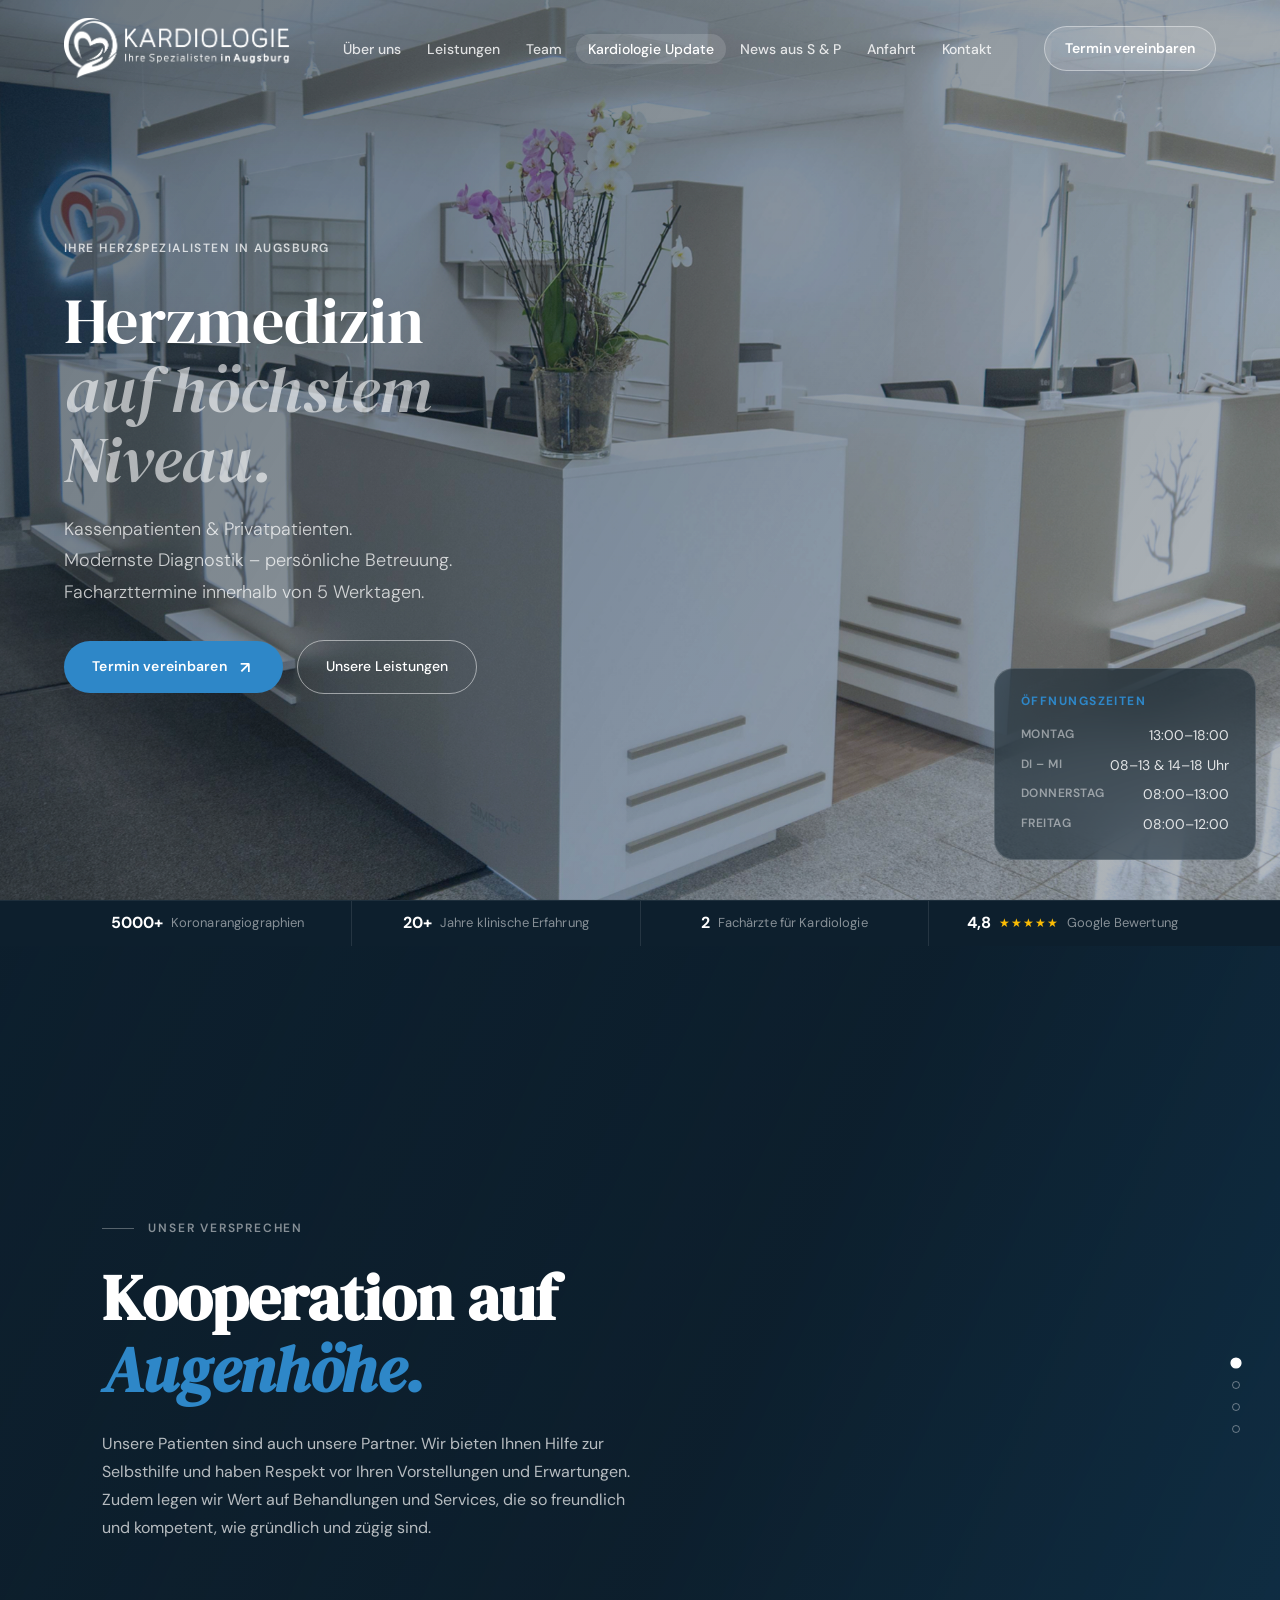
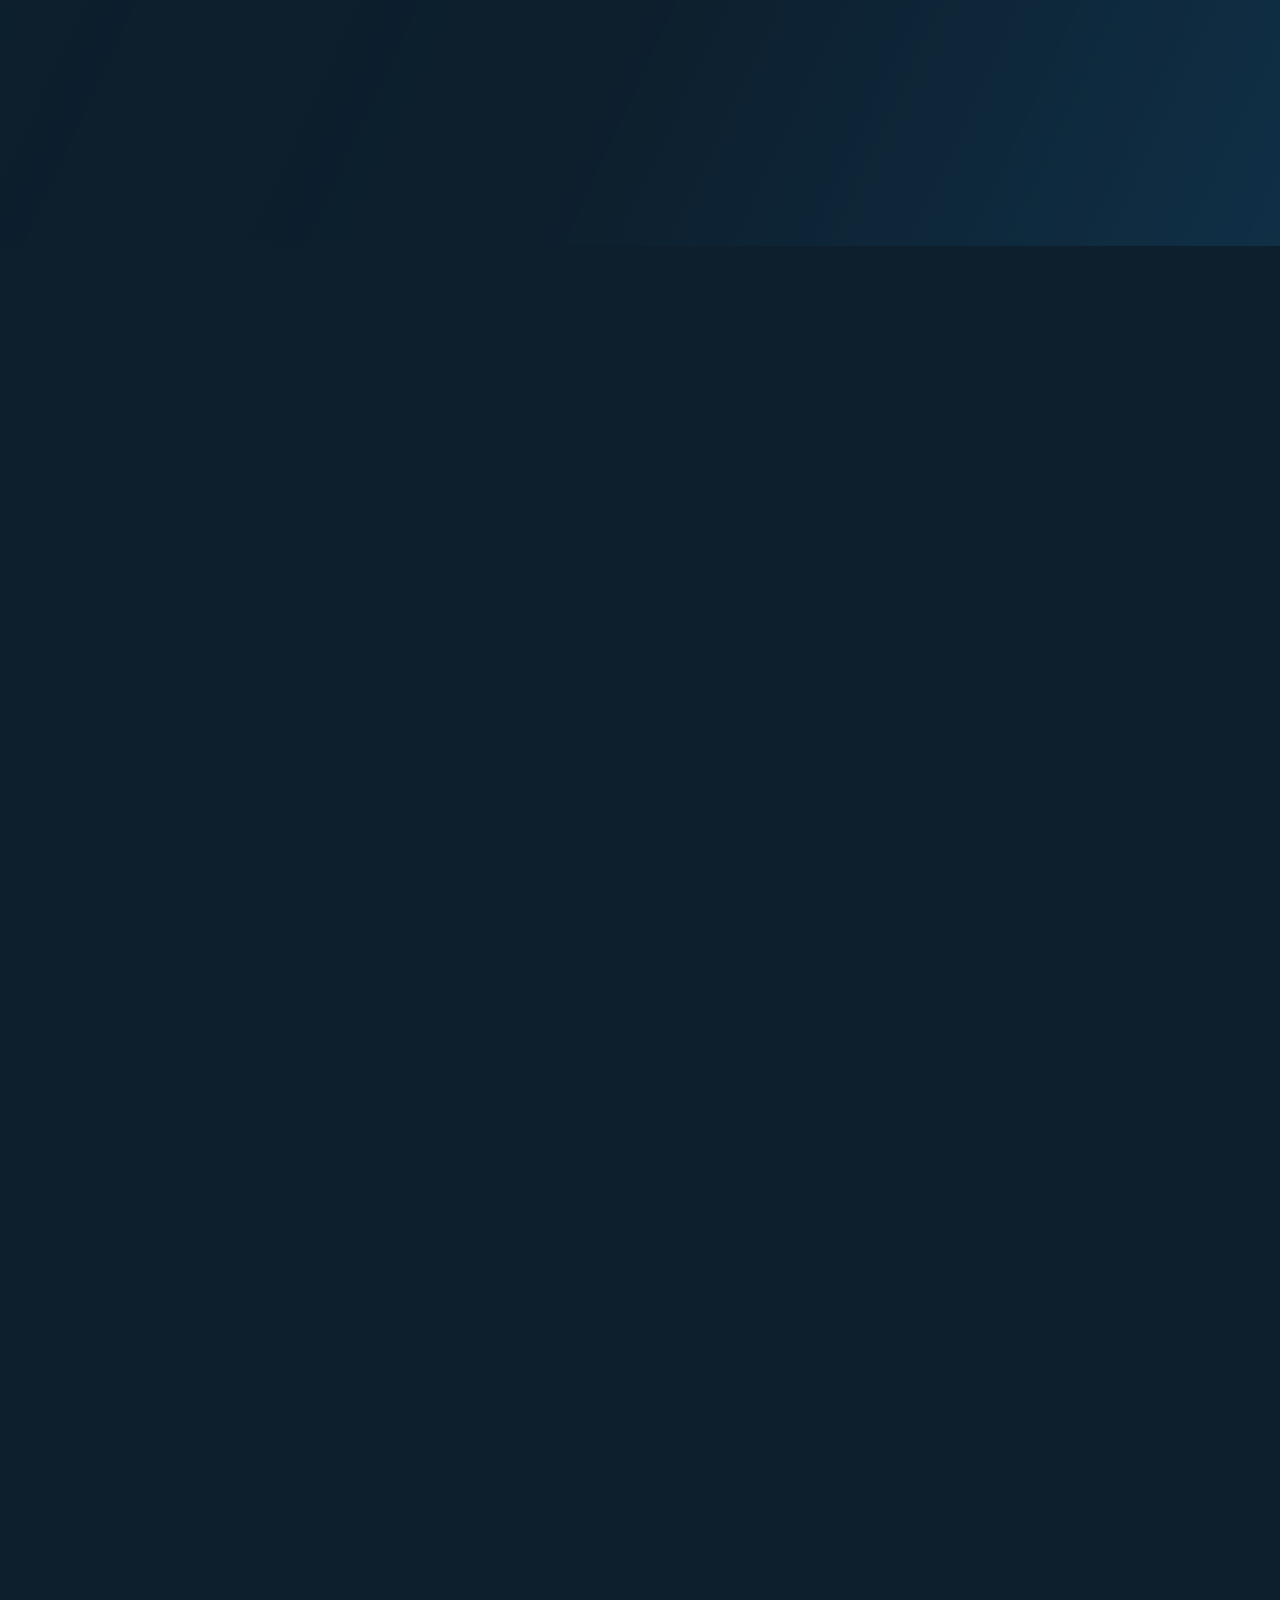
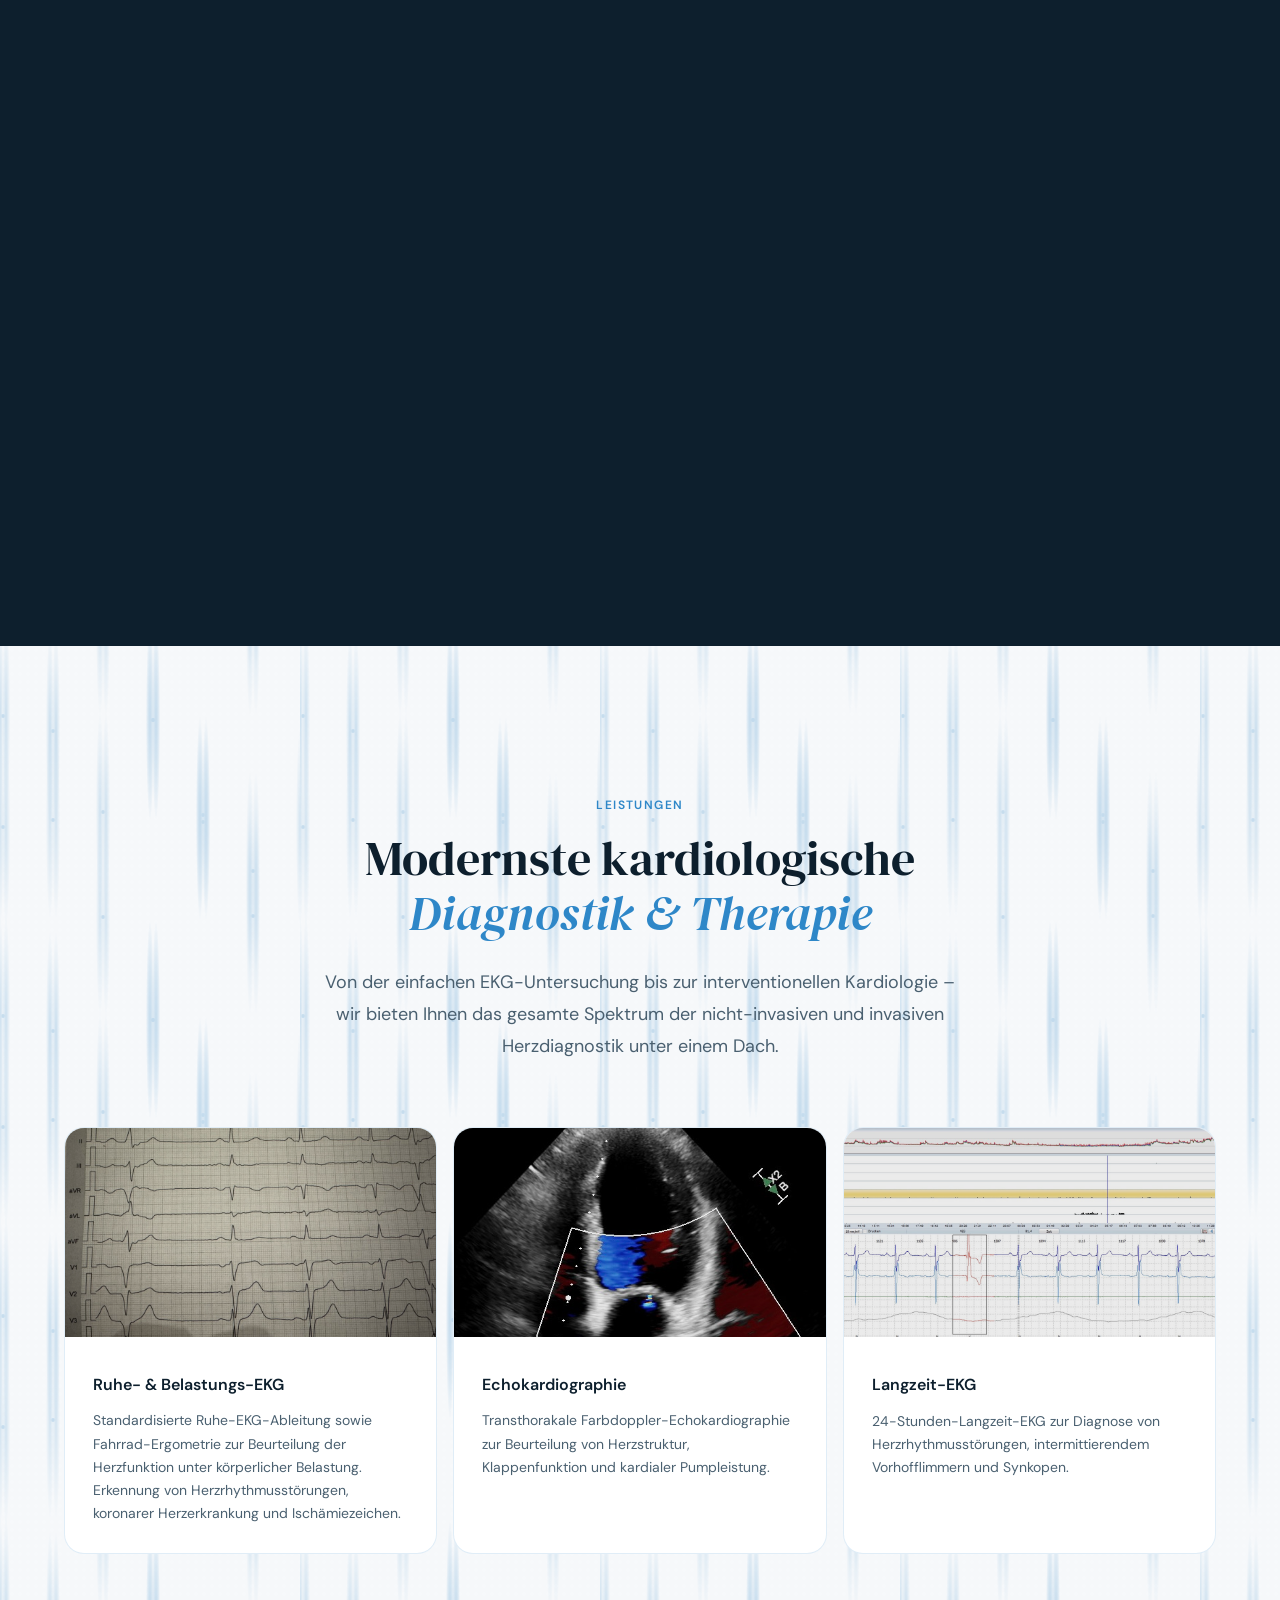
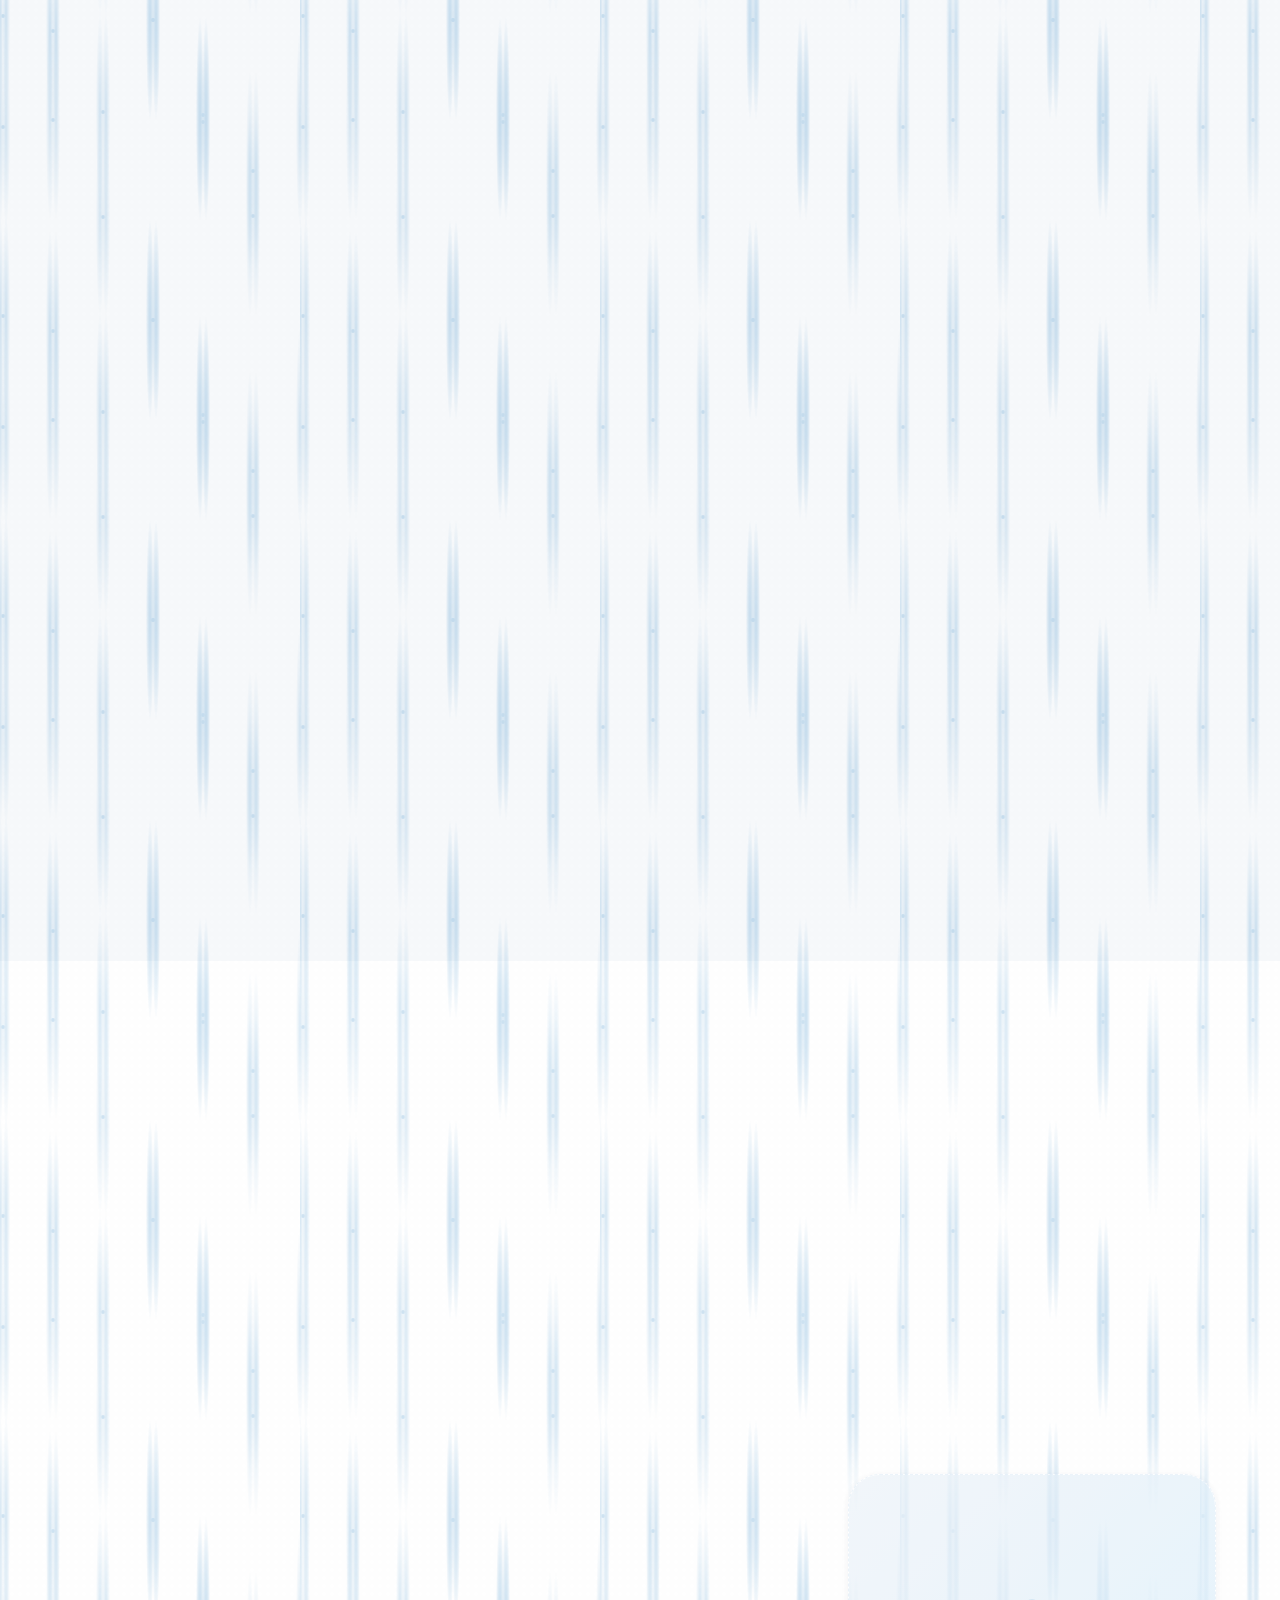
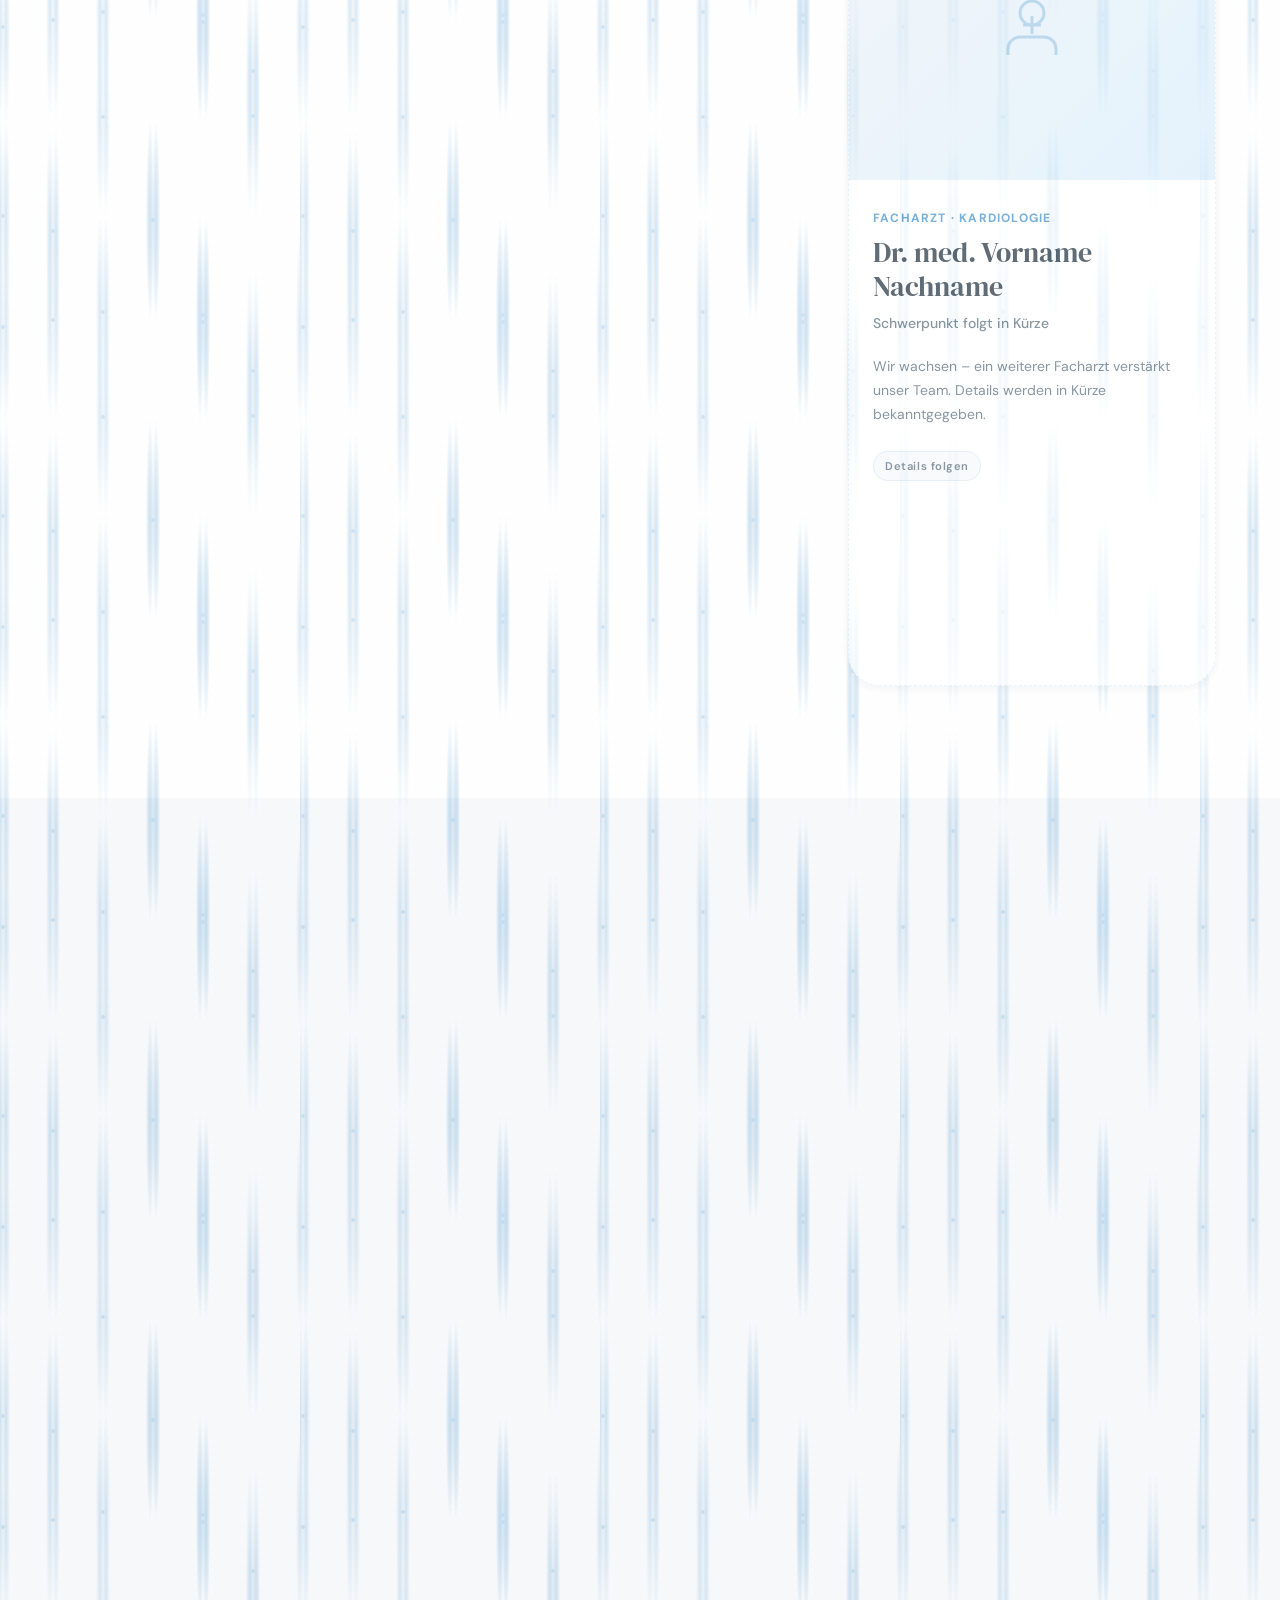
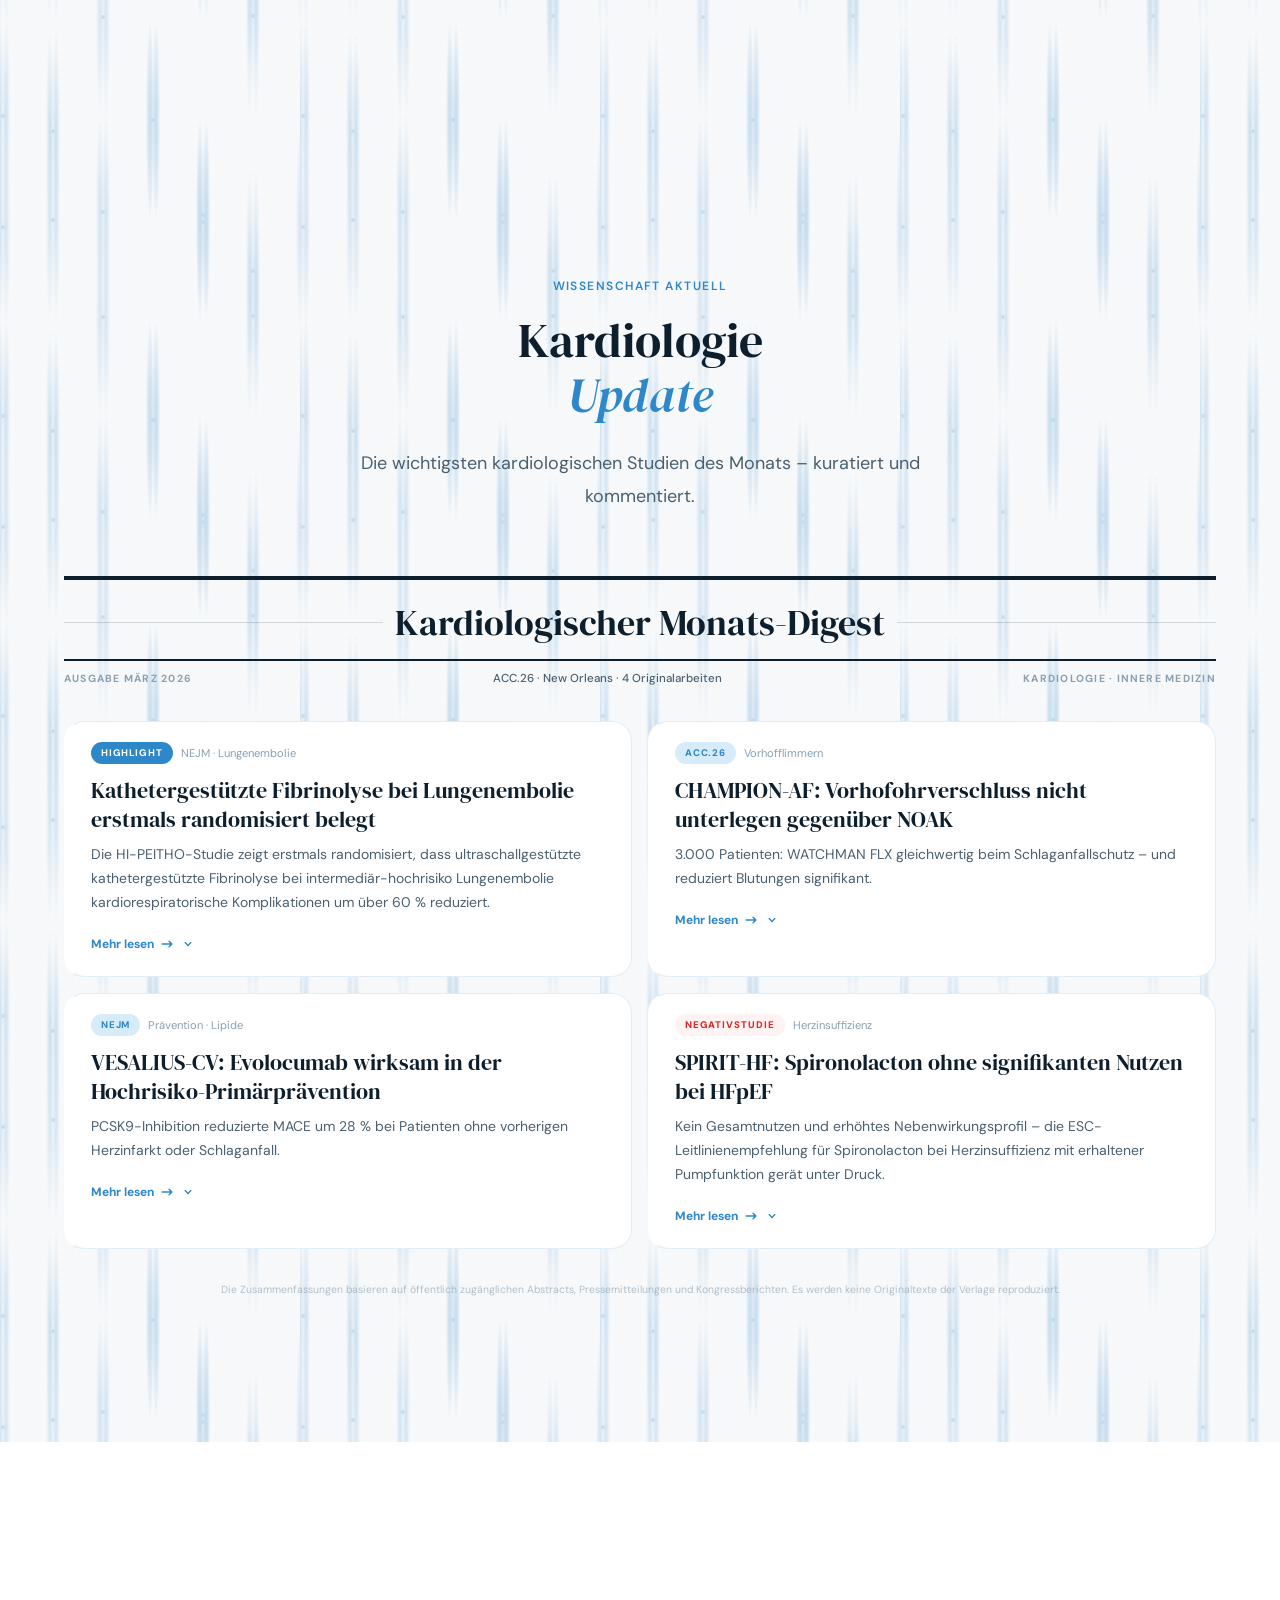
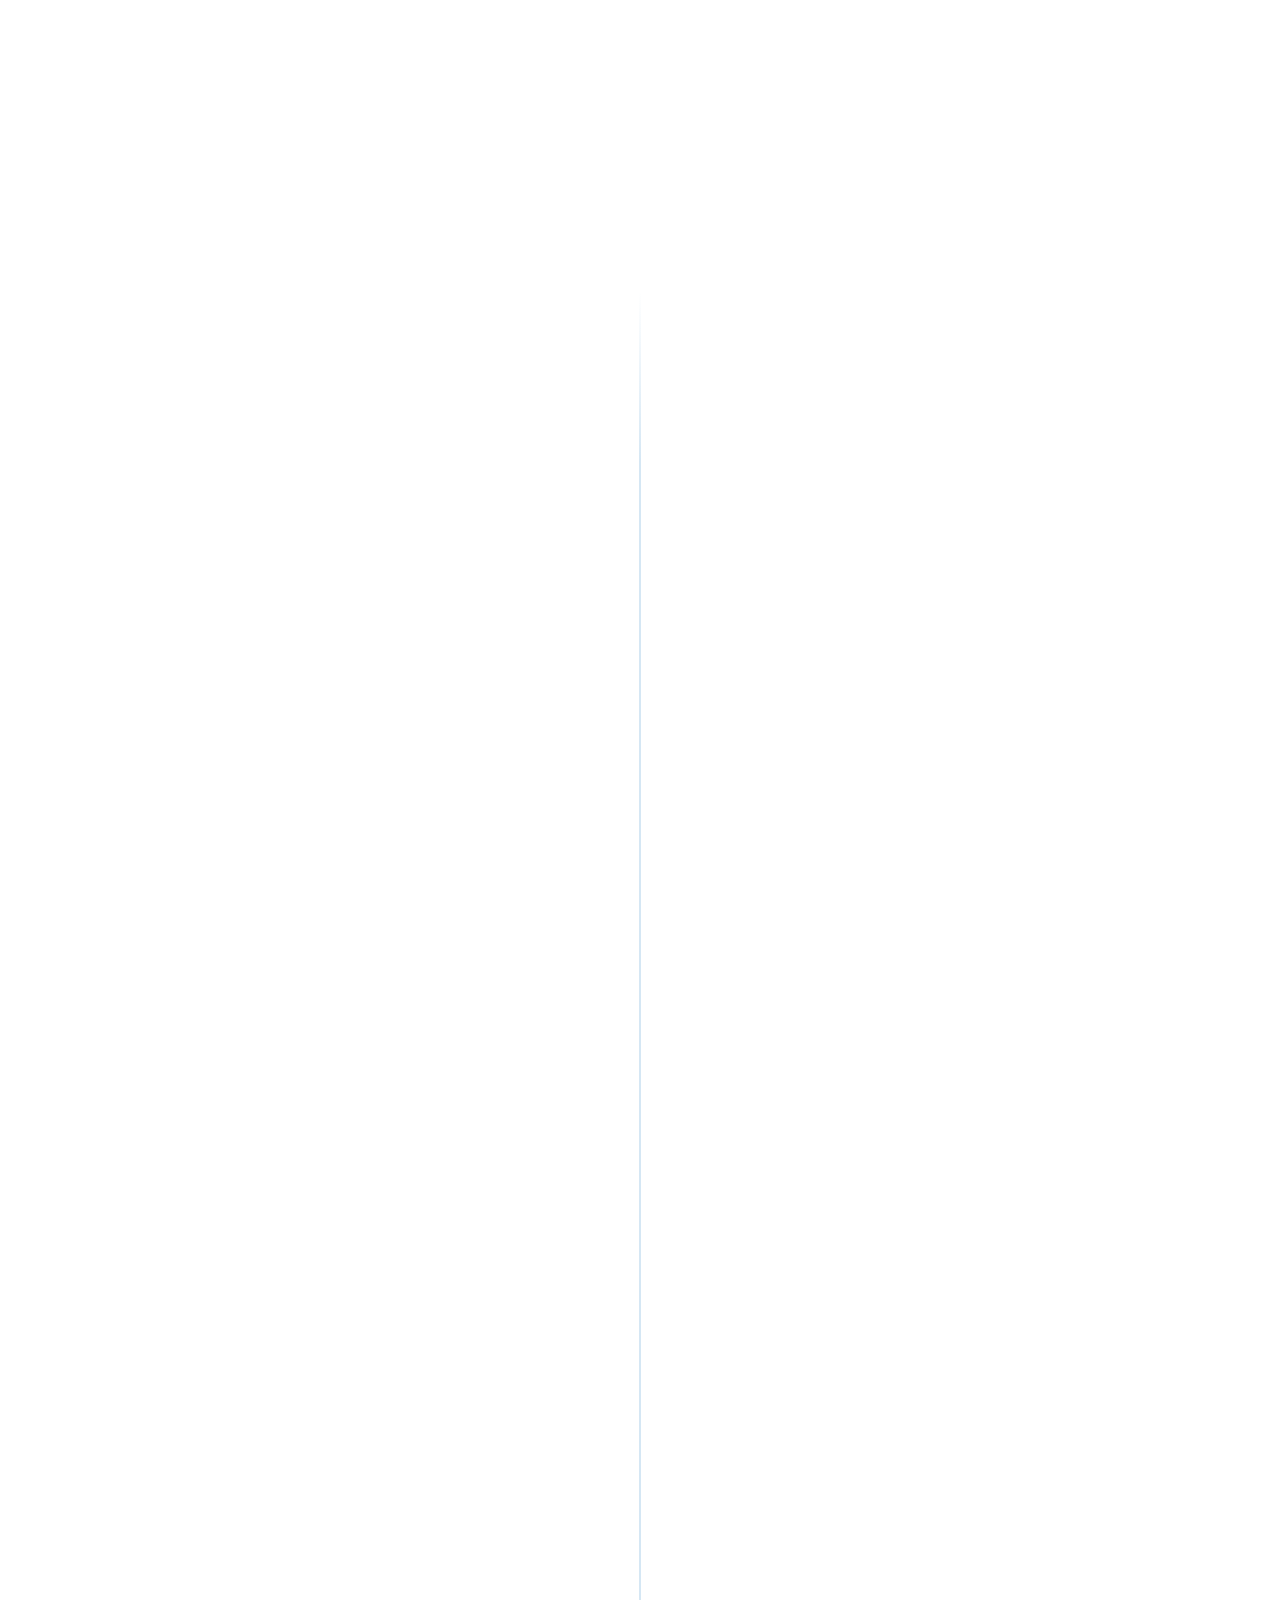
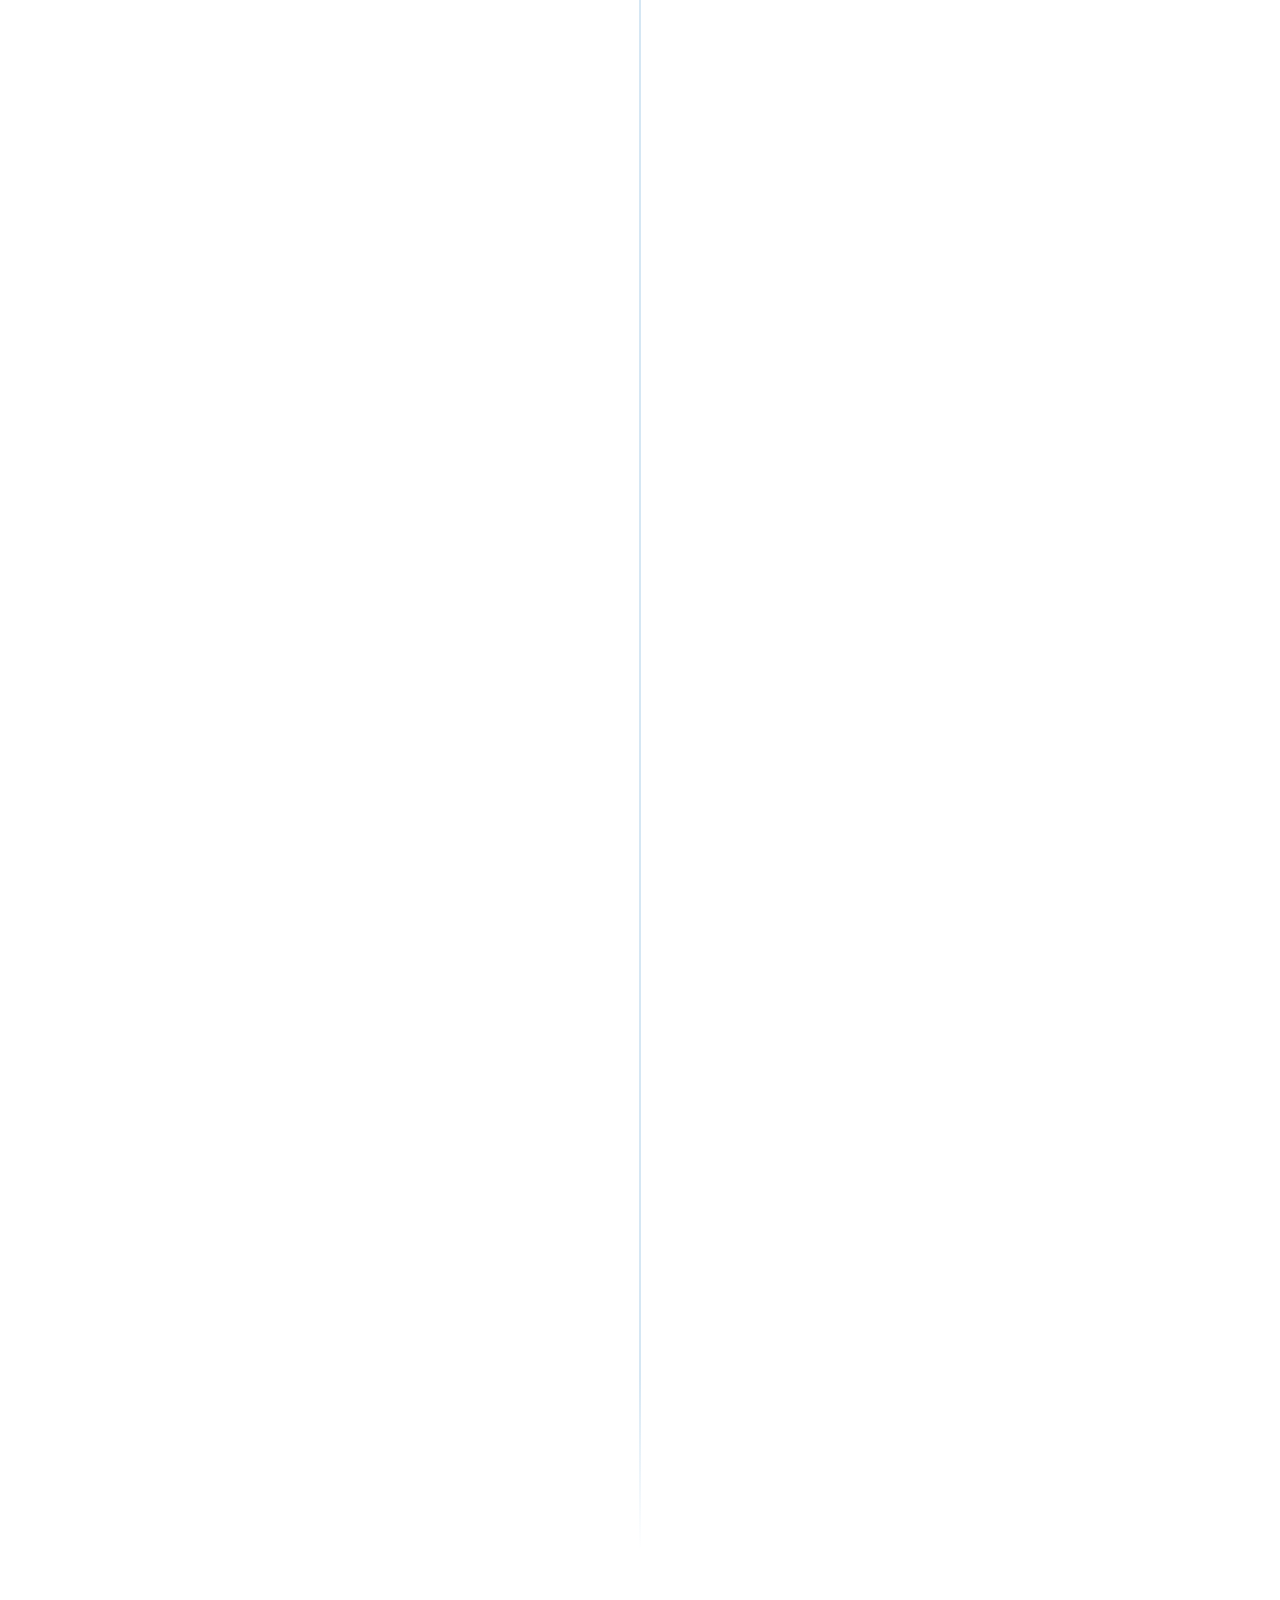
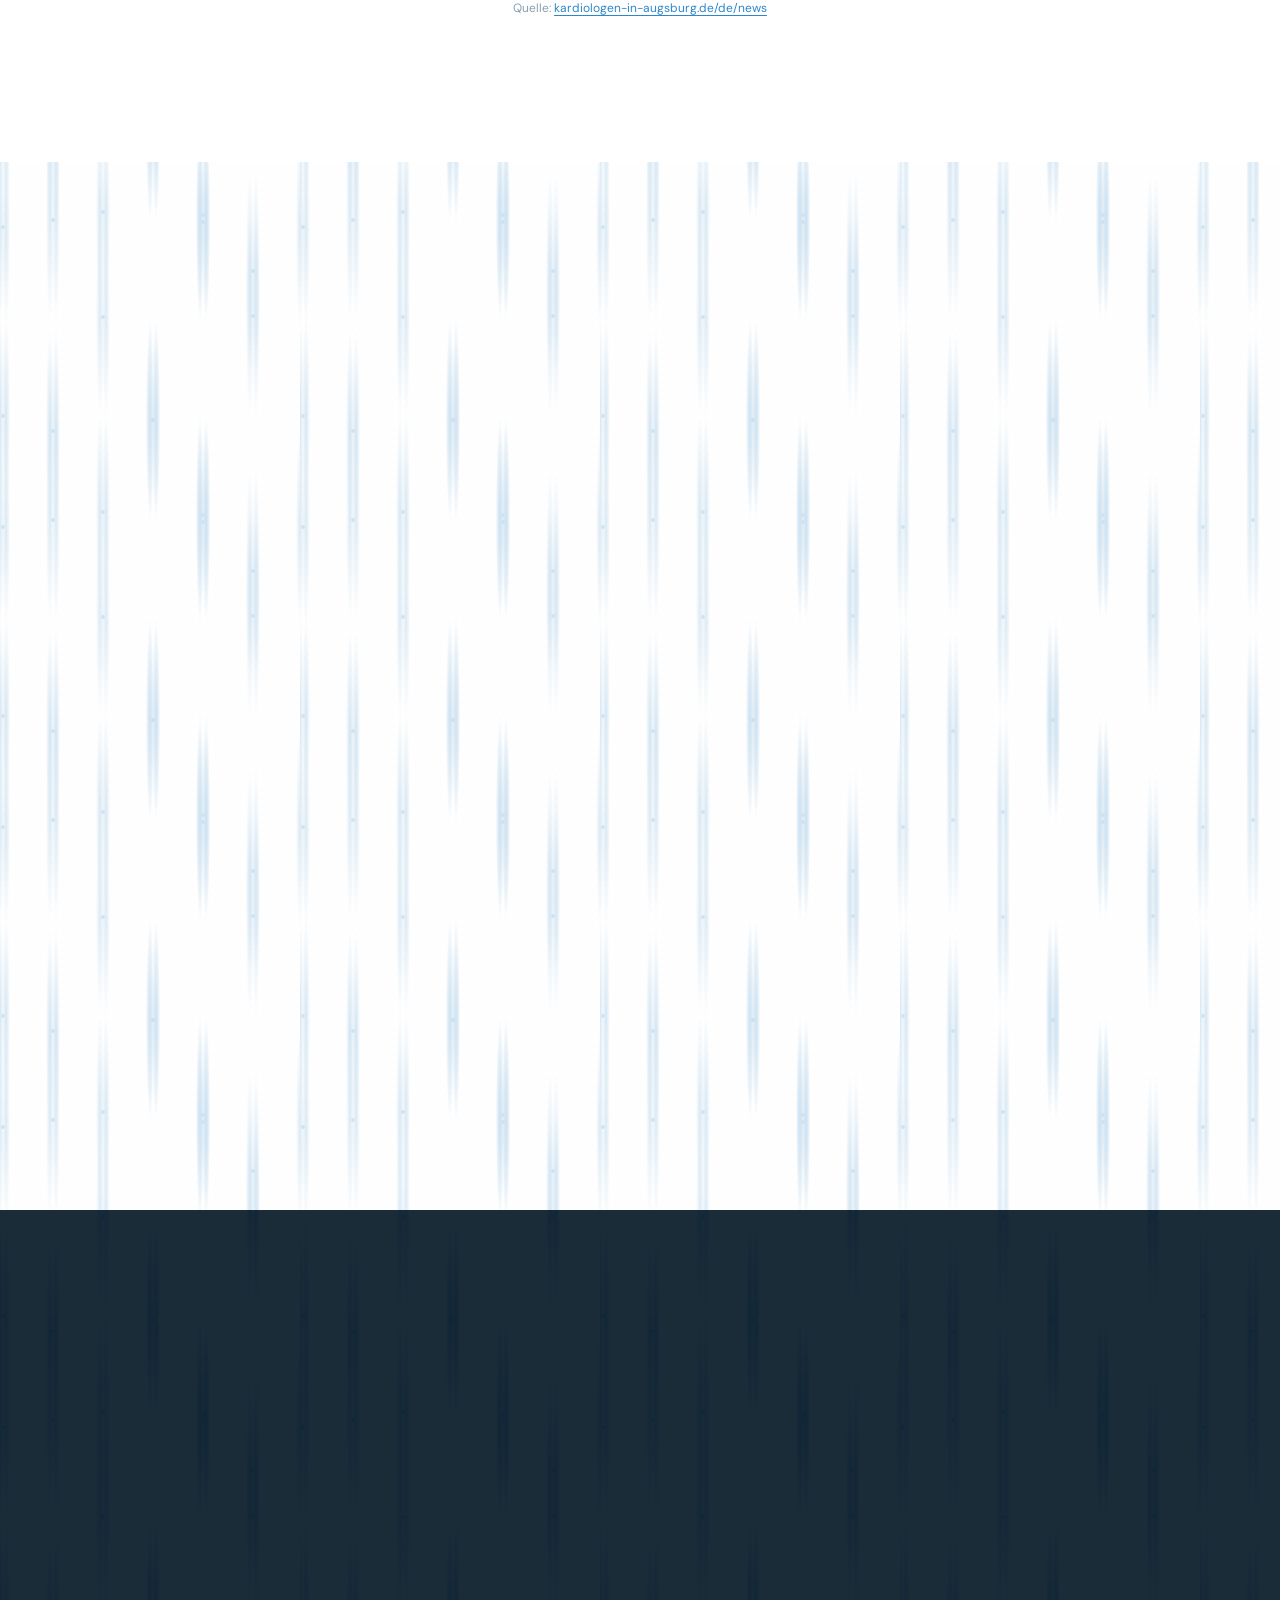
==== commit fc3aed7e: "Teamcards: korrekte Berufsbezeichnung + Stadt pro Arzt Daten aus sandrockundpartner.de/de/aktuelles/" ====
--- a/index.html
+++ b/index.html
@@ -888,12 +888,12 @@
               <p class="sp-timeline__text">Suhl · Neumarkt · Eppertshausen · Augsburg · Regensburg · Furth i. W.</p>
               <div class="sp-timeline__hover-hint"><svg viewBox="0 0 20 20" fill="currentColor" aria-hidden="true"><path fill-rule="evenodd" d="M18 10a8 8 0 11-16 0 8 8 0 0116 0zm-7-4a1 1 0 11-2 0 1 1 0 012 0zM9 9a1 1 0 000 2v3a1 1 0 001 1h1a1 1 0 100-2v-3a1 1 0 00-1-1H9z" clip-rule="evenodd"/></svg> Details</div>
               <ul class="sp-timeline__team-tooltip">
-                <li><strong>Matthias Franze</strong> <span>Kardiologie</span></li>
-                <li><strong>Dr. Behar Istogu</strong> <span>Kardiologie</span></li>
-                <li><strong>Semen Smorodin</strong> <span>Kardiologie</span></li>
-                <li><strong>Dr. Arne Brattström</strong> <span>Kardiologie</span></li>
-                <li><strong>PD Dr. Stephan Blazek</strong> <span>Kardiologie</span></li>
-                <li><strong>MUDr. Vladimir Trtek</strong> <span>Kardiologie</span></li>
+                <li><strong>Matthias Franze</strong> <span>Kardiologie, Suhl</span></li>
+                <li><strong>Dr. Behar Istogu</strong> <span>Kardiologie, Neumarkt</span></li>
+                <li><strong>Semen Smorodin</strong> <span>Kardiologie, Eppertshausen</span></li>
+                <li><strong>Dr. Arne Brattström</strong> <span>Kardiologie, Braunschweig</span></li>
+                <li><strong>PD Dr. Stephan Blazek</strong> <span>Kardiologie, Regensburg</span></li>
+                <li><strong>MUDr. Vladimir Trtek</strong> <span>Diabetologie, Furth im Wald</span></li>
               </ul>
             </div>
           </div>
@@ -912,10 +912,10 @@
               <p class="sp-timeline__text">Pirmasens · Augsburg · Offenbach</p>
               <div class="sp-timeline__hover-hint"><svg viewBox="0 0 20 20" fill="currentColor" aria-hidden="true"><path fill-rule="evenodd" d="M18 10a8 8 0 11-16 0 8 8 0 0116 0zm-7-4a1 1 0 11-2 0 1 1 0 012 0zM9 9a1 1 0 000 2v3a1 1 0 001 1h1a1 1 0 100-2v-3a1 1 0 00-1-1H9z" clip-rule="evenodd"/></svg> Details</div>
               <ul class="sp-timeline__team-tooltip">
-                <li><strong>Dr. Nicola Hellwig-Tan</strong> <span>Kardiologie</span></li>
-                <li><strong>Dr. Patrik Ziehn</strong> <span>Kardiologie</span></li>
-                <li><strong>Dr. Michael Greinwald</strong> <span>Kardiologie</span></li>
-                <li><strong>Daniel Schütte</strong> <span>Kardiologie</span></li>
+                <li><strong>Dr. Nicola Hellwig-Tan</strong> <span>Kardiologie, Pirmasens</span></li>
+                <li><strong>Dr. Patrik Ziehn</strong> <span>Kardiologie, Braunschweig</span></li>
+                <li><strong>Dr. Michael Greinwald</strong> <span>Kardiologie, Braunschweig</span></li>
+                <li><strong>Daniel Schütte</strong> <span>Kardiologie, Offenbach</span></li>
               </ul>
             </div>
           </div>
@@ -934,13 +934,13 @@
               <p class="sp-timeline__text">Kardiologie · Pneumologie · Diabetologie</p>
               <div class="sp-timeline__hover-hint"><svg viewBox="0 0 20 20" fill="currentColor" aria-hidden="true"><path fill-rule="evenodd" d="M18 10a8 8 0 11-16 0 8 8 0 0116 0zm-7-4a1 1 0 11-2 0 1 1 0 012 0zM9 9a1 1 0 000 2v3a1 1 0 001 1h1a1 1 0 100-2v-3a1 1 0 00-1-1H9z" clip-rule="evenodd"/></svg> Details</div>
               <ul class="sp-timeline__team-tooltip">
-                <li><strong>Dr. Elena Lindemann</strong> <span>Kardiologie</span></li>
-                <li><strong>Dr. Teuta Vokrri Berisha</strong> <span>Kardiologie</span></li>
-                <li><strong>Dr. Hannes Lindemann</strong> <span>Kardiologie</span></li>
-                <li><strong>Dr. Yamin Peterhoff</strong> <span>Kardiologie</span></li>
-                <li><strong>Dr. Marius Müller</strong> <span>Kardiologie</span></li>
-                <li><strong>Dr. Sylvia Schindler</strong> <span>Kardiologie</span></li>
-                <li><strong>Selma Wagner</strong> <span>Kardiologie</span></li>
+                <li><strong>Dr. Elena Lindemann</strong> <span>Pneumologie, Forchheim</span></li>
+                <li><strong>Dr. Teuta Vokrri Berisha</strong> <span>Kardiologie, Bad Frankenhausen</span></li>
+                <li><strong>Dr. Hannes Lindemann</strong> <span>Kardiologie, Forchheim</span></li>
+                <li><strong>Dr. Yamin Peterhoff</strong> <span>Diabetologie, Regensburg</span></li>
+                <li><strong>Dr. Marius Müller</strong> <span>Kardiologie, Eppertshausen</span></li>
+                <li><strong>Dr. Sylvia Schindler</strong> <span>Pneumologie, Braunschweig</span></li>
+                <li><strong>Selma Wagner</strong> <span>Pneumologie, Saarbrücken</span></li>
               </ul>
             </div>
           </div>
@@ -1004,8 +1004,8 @@
               <p class="sp-timeline__text">Nürnberg · Saarland</p>
               <div class="sp-timeline__hover-hint"><svg viewBox="0 0 20 20" fill="currentColor" aria-hidden="true"><path fill-rule="evenodd" d="M18 10a8 8 0 11-16 0 8 8 0 0116 0zm-7-4a1 1 0 11-2 0 1 1 0 012 0zM9 9a1 1 0 000 2v3a1 1 0 001 1h1a1 1 0 100-2v-3a1 1 0 00-1-1H9z" clip-rule="evenodd"/></svg> Details</div>
               <ul class="sp-timeline__team-tooltip">
-                <li><strong>Dr. Matthias Regenfuss</strong> <span>Kardiologie</span></li>
-                <li><strong>Dr. Thomas Dapper</strong> <span>Kardiologie</span></li>
+                <li><strong>Dr. Matthias Regenfuss</strong> <span>Kardiologie, Nürnberg</span></li>
+                <li><strong>Dr. Thomas Dapper</strong> <span>Saarland</span></li>
               </ul>
             </div>
           </div>
@@ -1024,7 +1024,7 @@
               <p class="sp-timeline__text">Nittendorf</p>
               <div class="sp-timeline__hover-hint"><svg viewBox="0 0 20 20" fill="currentColor" aria-hidden="true"><path fill-rule="evenodd" d="M18 10a8 8 0 11-16 0 8 8 0 0116 0zm-7-4a1 1 0 11-2 0 1 1 0 012 0zM9 9a1 1 0 000 2v3a1 1 0 001 1h1a1 1 0 100-2v-3a1 1 0 00-1-1H9z" clip-rule="evenodd"/></svg> Details</div>
               <ul class="sp-timeline__team-tooltip">
-                <li><strong>Dr. Roland Rischbeck</strong> <span>Kardiologie</span></li>
+                <li><strong>Dr. Roland Rischbeck</strong> <span>Kardiologie, Nittendorf</span></li>
               </ul>
             </div>
           </div>
@@ -1172,7 +1172,7 @@
               <p class="sp-timeline__text">Neumarkt · Altdorf · Rummelsberg</p>
               <div class="sp-timeline__hover-hint"><svg viewBox="0 0 20 20" fill="currentColor" aria-hidden="true"><path fill-rule="evenodd" d="M18 10a8 8 0 11-16 0 8 8 0 0116 0zm-7-4a1 1 0 11-2 0 1 1 0 012 0zM9 9a1 1 0 000 2v3a1 1 0 001 1h1a1 1 0 100-2v-3a1 1 0 00-1-1H9z" clip-rule="evenodd"/></svg> Details</div>
               <ul class="sp-timeline__team-tooltip">
-                <li><strong>Florian Koschny</strong> <span>Innere Medizin / Kardiologie</span></li>
+                <li><strong>Florian Koschny</strong> <span>Innere Medizin / Kardiologie, Neumarkt · Altdorf</span></li>
               </ul>
             </div>
           </div>
@@ -1275,7 +1275,7 @@
               <p class="sp-timeline__text">Roth · Weißenburg</p>
               <div class="sp-timeline__hover-hint"><svg viewBox="0 0 20 20" fill="currentColor" aria-hidden="true"><path fill-rule="evenodd" d="M18 10a8 8 0 11-16 0 8 8 0 0116 0zm-7-4a1 1 0 11-2 0 1 1 0 012 0zM9 9a1 1 0 000 2v3a1 1 0 001 1h1a1 1 0 100-2v-3a1 1 0 00-1-1H9z" clip-rule="evenodd"/></svg> Details</div>
               <ul class="sp-timeline__team-tooltip">
-                <li><strong>PD Dr. Thomas Anger</strong> <span>Kardiologie</span></li>
+                <li><strong>PD Dr. Thomas Anger</strong> <span>Invasive Kardiologie, Roth · Weißenburg</span></li>
               </ul>
             </div>
           </div>
@@ -1294,7 +1294,7 @@
               <p class="sp-timeline__text">Hersbruck</p>
               <div class="sp-timeline__hover-hint"><svg viewBox="0 0 20 20" fill="currentColor" aria-hidden="true"><path fill-rule="evenodd" d="M18 10a8 8 0 11-16 0 8 8 0 0116 0zm-7-4a1 1 0 11-2 0 1 1 0 012 0zM9 9a1 1 0 000 2v3a1 1 0 001 1h1a1 1 0 100-2v-3a1 1 0 00-1-1H9z" clip-rule="evenodd"/></svg> Details</div>
               <ul class="sp-timeline__team-tooltip">
-                <li><strong>Dr. Hans Kolb</strong> <span>Kardiologie</span></li>
+                <li><strong>Dr. Hans Kolb</strong> <span>Kardiologie, Hersbruck</span></li>
               </ul>
             </div>
           </div>
@@ -1316,7 +1316,7 @@
               <p class="sp-timeline__text">Kümmersbruck</p>
               <div class="sp-timeline__hover-hint"><svg viewBox="0 0 20 20" fill="currentColor" aria-hidden="true"><path fill-rule="evenodd" d="M18 10a8 8 0 11-16 0 8 8 0 0116 0zm-7-4a1 1 0 11-2 0 1 1 0 012 0zM9 9a1 1 0 000 2v3a1 1 0 001 1h1a1 1 0 100-2v-3a1 1 0 00-1-1H9z" clip-rule="evenodd"/></svg> Details</div>
               <ul class="sp-timeline__team-tooltip">
-                <li><strong>Dr. Ramona Doschat</strong> <span>Kardiologie</span></li>
+                <li><strong>Dr. Ramona Doschat</strong> <span>Kardiologie, Kümmersbruck</span></li>
               </ul>
             </div>
           </div>
--- a/css/style.css
+++ b/css/style.css
@@ -2818,7 +2818,7 @@
 .sp-timeline {
   position: relative;
   max-width: 920px;
-  margin: 4rem auto 0;
+  margin: 2rem auto 0;
 }
 
 /* Central vertical line */
@@ -2847,9 +2847,9 @@
   display: flex;
   align-items: center;
   gap: 1.5rem;
-  margin: 3.5rem 0 2rem;
+  margin: 2rem 0 1rem;
   font-family: var(--font-serif);
-  font-size: var(--size-lg);
+  font-size: var(--size-base);
   font-weight: 700;
   color: var(--color-primary);
 }
@@ -2870,8 +2870,8 @@
 .sp-timeline__entry {
   position: relative;
   display: block;
-  margin-bottom: 2.5rem;
-  min-height: 3.5rem; /* ensure node has room */
+  margin-bottom: 1.25rem;
+  min-height: 3rem;
 }
 
 /* ── Timeline node ── */
@@ -2880,14 +2880,14 @@
   left: 50%;
   transform: translateX(-50%);
   top: 0.25rem;
-  width: 3rem;
-  height: 3rem;
+  width: 2.25rem;
+  height: 2.25rem;
   border-radius: 50%;
   display: flex;
   align-items: center;
   justify-content: center;
   background: var(--color-white);
-  border: 2.5px solid var(--color-primary);
+  border: 2px solid var(--color-primary);
   box-shadow: var(--shadow-sm);
   z-index: 3;
   transition: transform var(--transition), box-shadow var(--transition);
@@ -2946,7 +2946,7 @@
   background: var(--color-white);
   border: 1px solid var(--color-border);
   border-radius: var(--radius-lg);
-  padding: 1.25rem 1.5rem;
+  padding: 0.75rem 1rem;
   box-shadow: var(--shadow-sm);
   transition: box-shadow var(--transition), transform var(--transition);
   cursor: default;
@@ -2963,7 +2963,7 @@
   align-items: center;
   gap: 0.65rem;
   flex-wrap: wrap;
-  margin-bottom: 0.5rem;
+  margin-bottom: 0.3rem;
 }
 
 /* ── Badge ── */
@@ -3006,10 +3006,10 @@
 /* ── Title ── */
 .sp-timeline__title {
   font-family: var(--font-serif);
-  font-size: var(--size-md);
+  font-size: var(--size-base);
   color: var(--color-primary);
   line-height: 1.3;
-  margin-bottom: 0.3rem;
+  margin-bottom: 0.2rem;
 }
 
 /* ── Brief text ── */
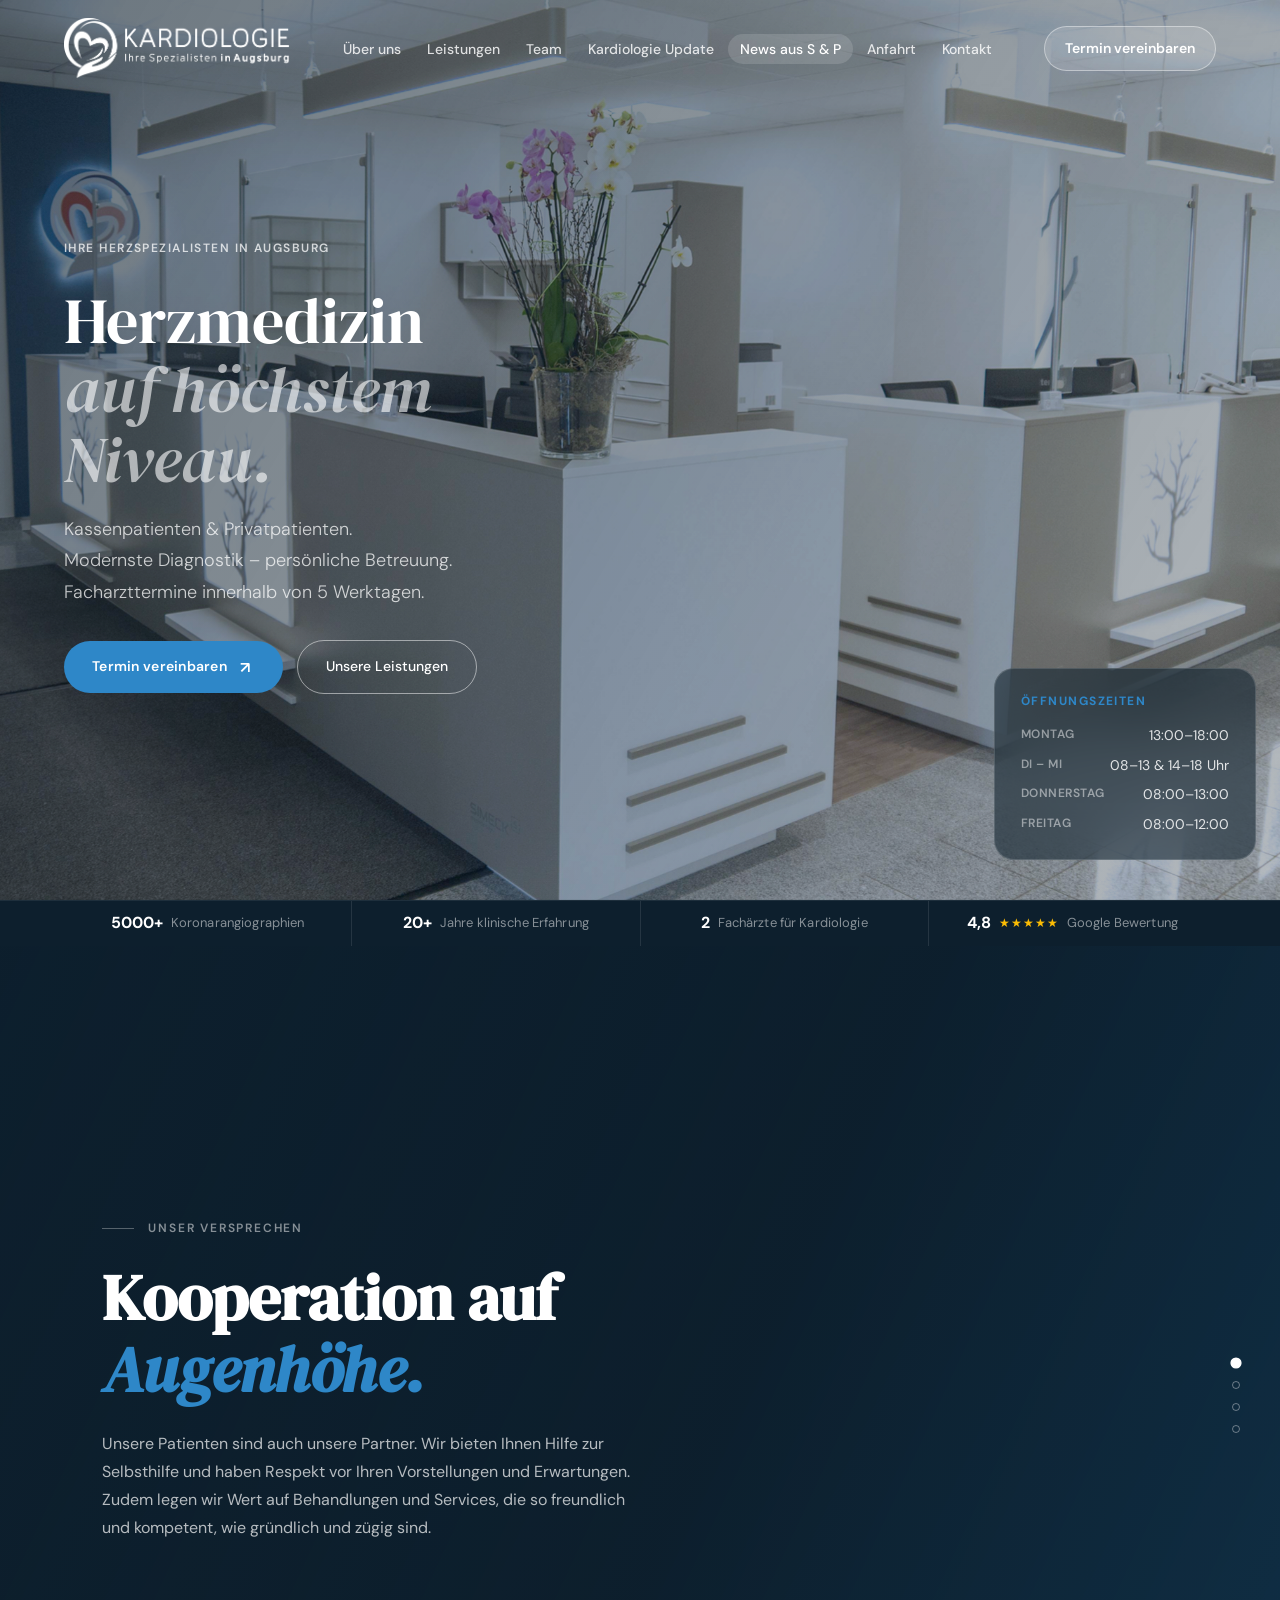
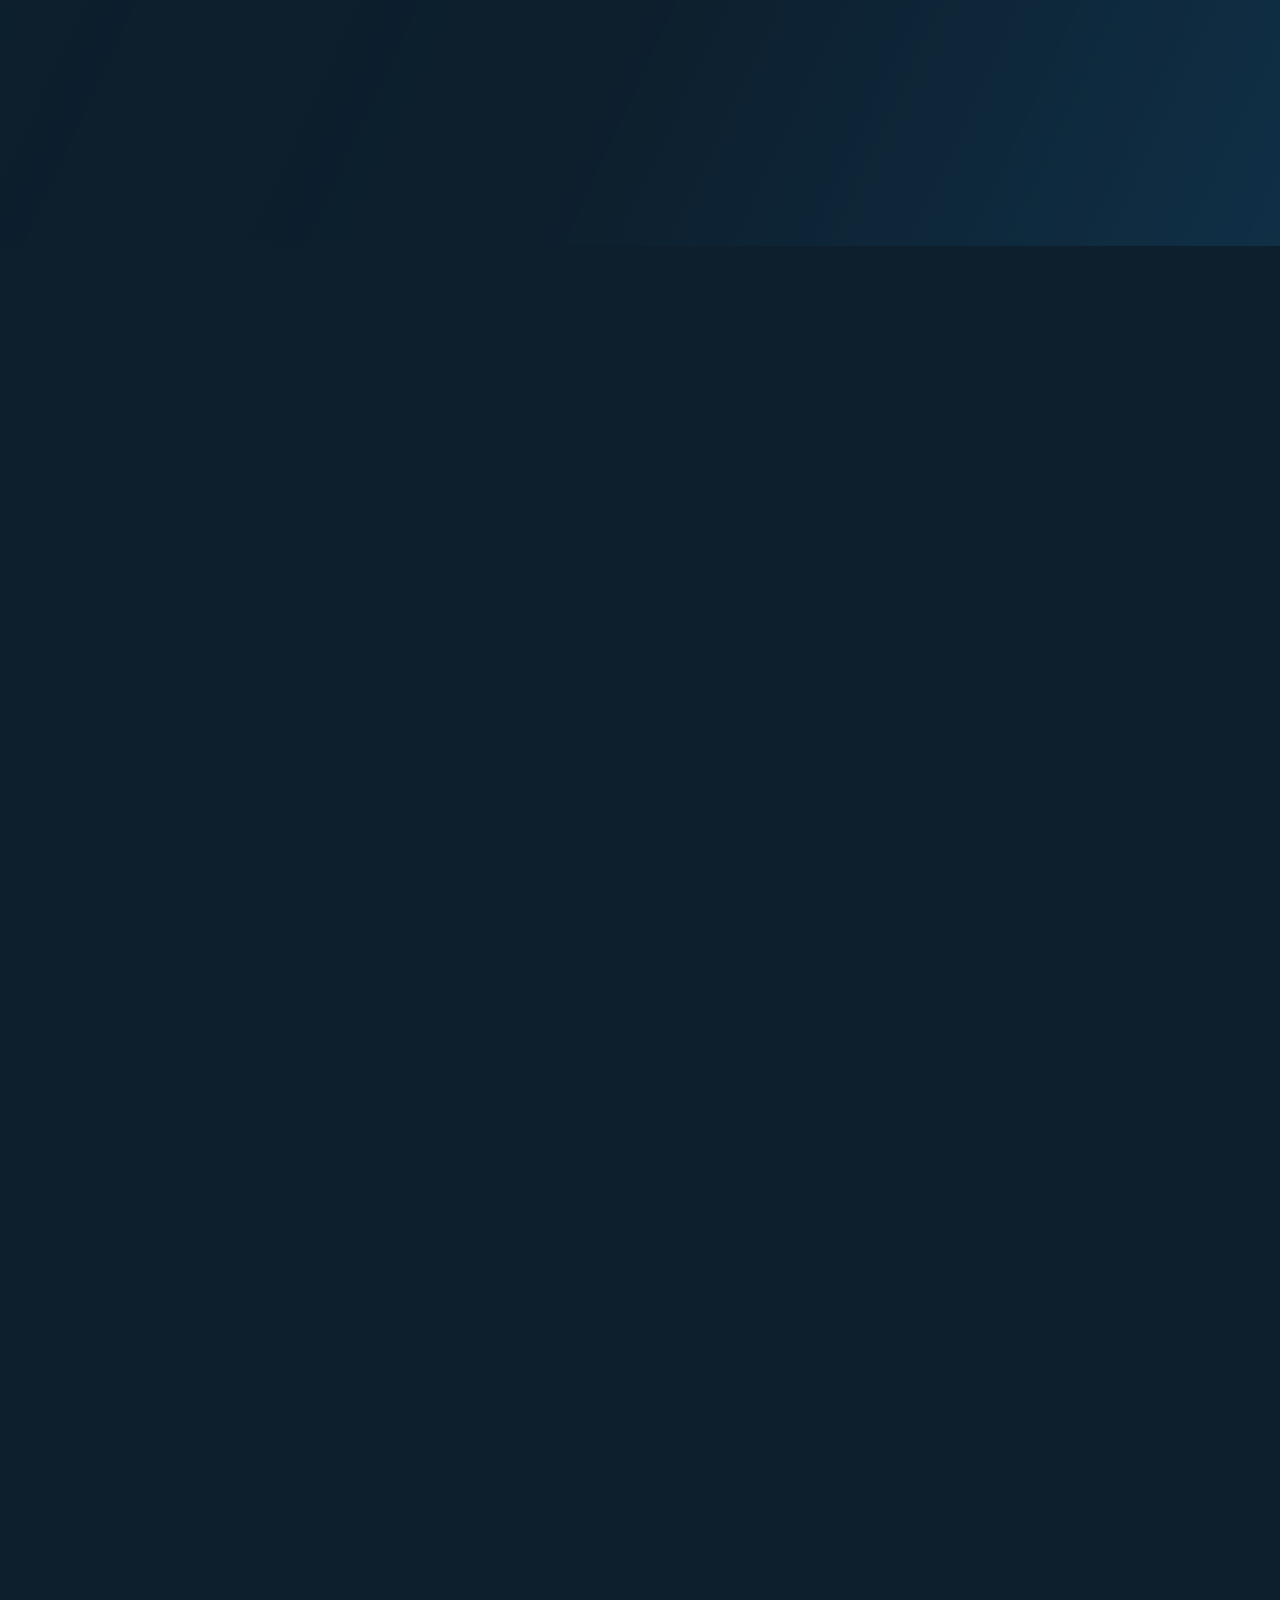
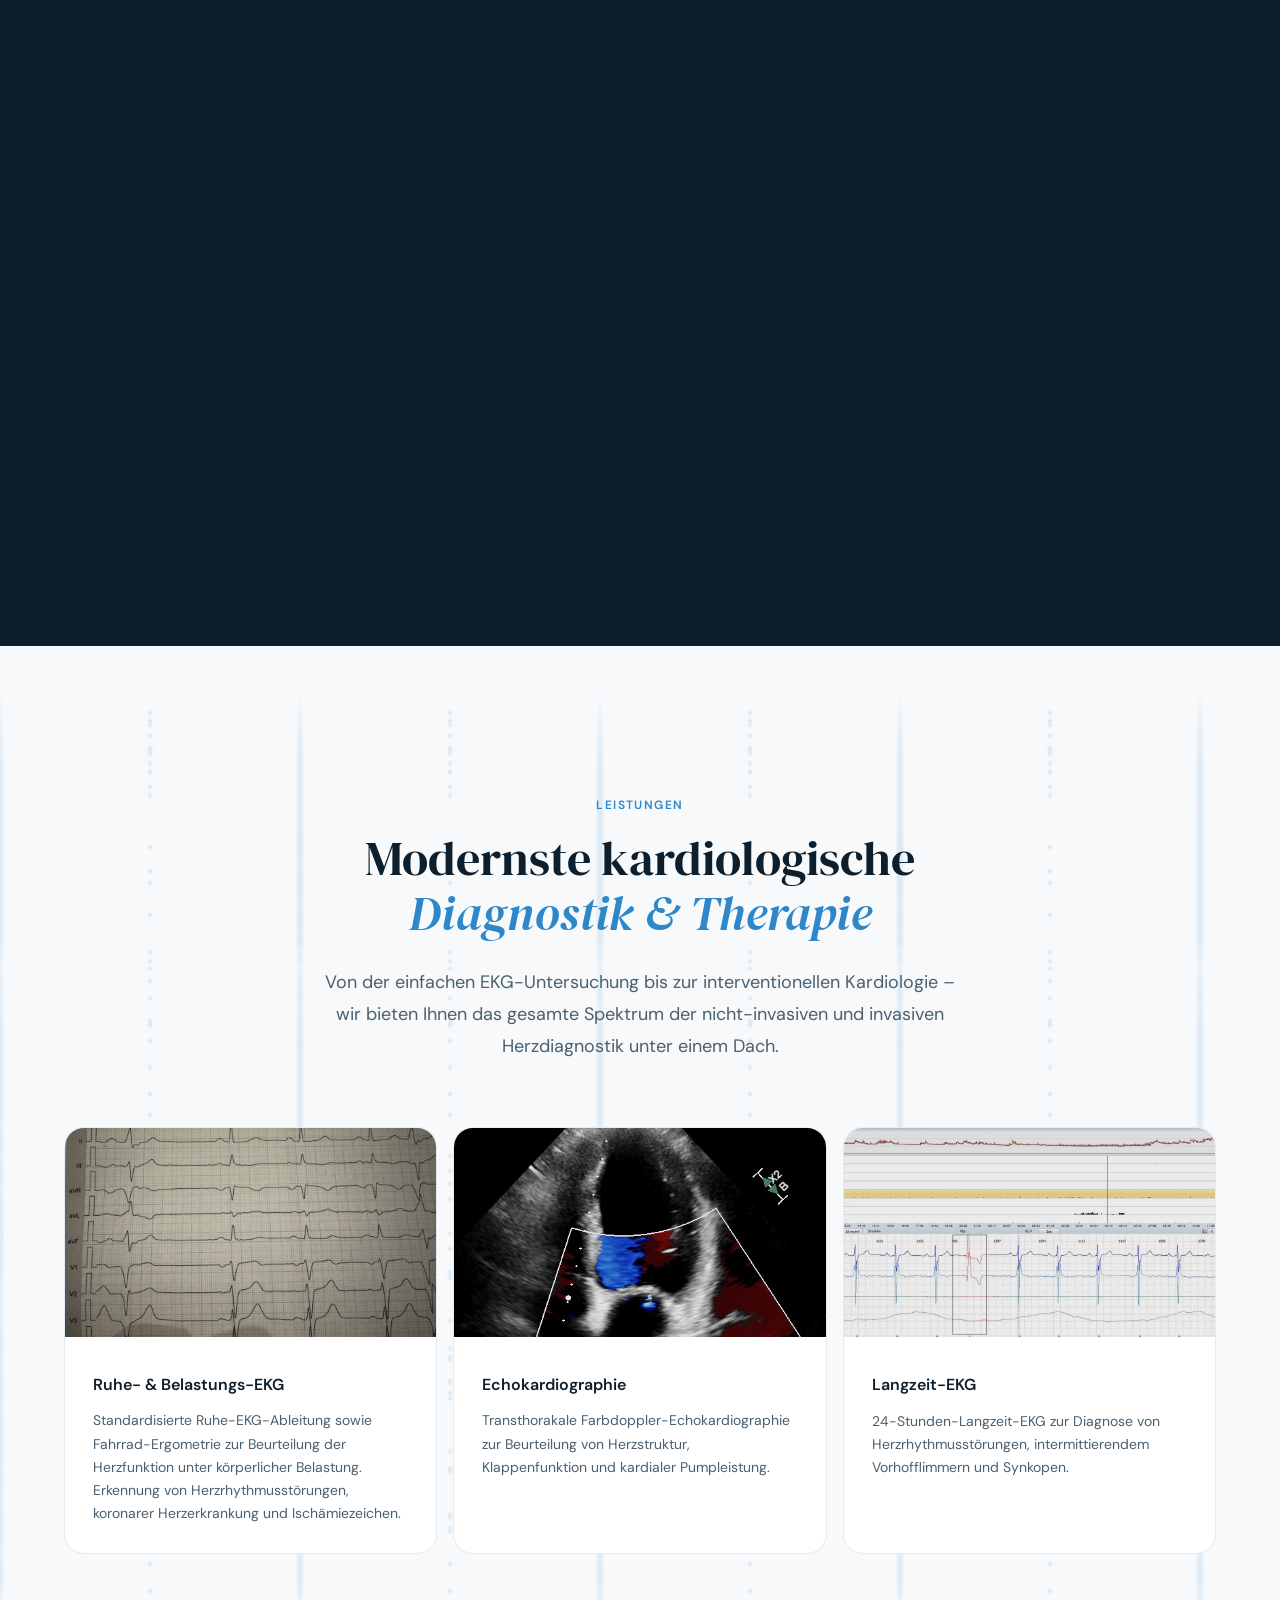
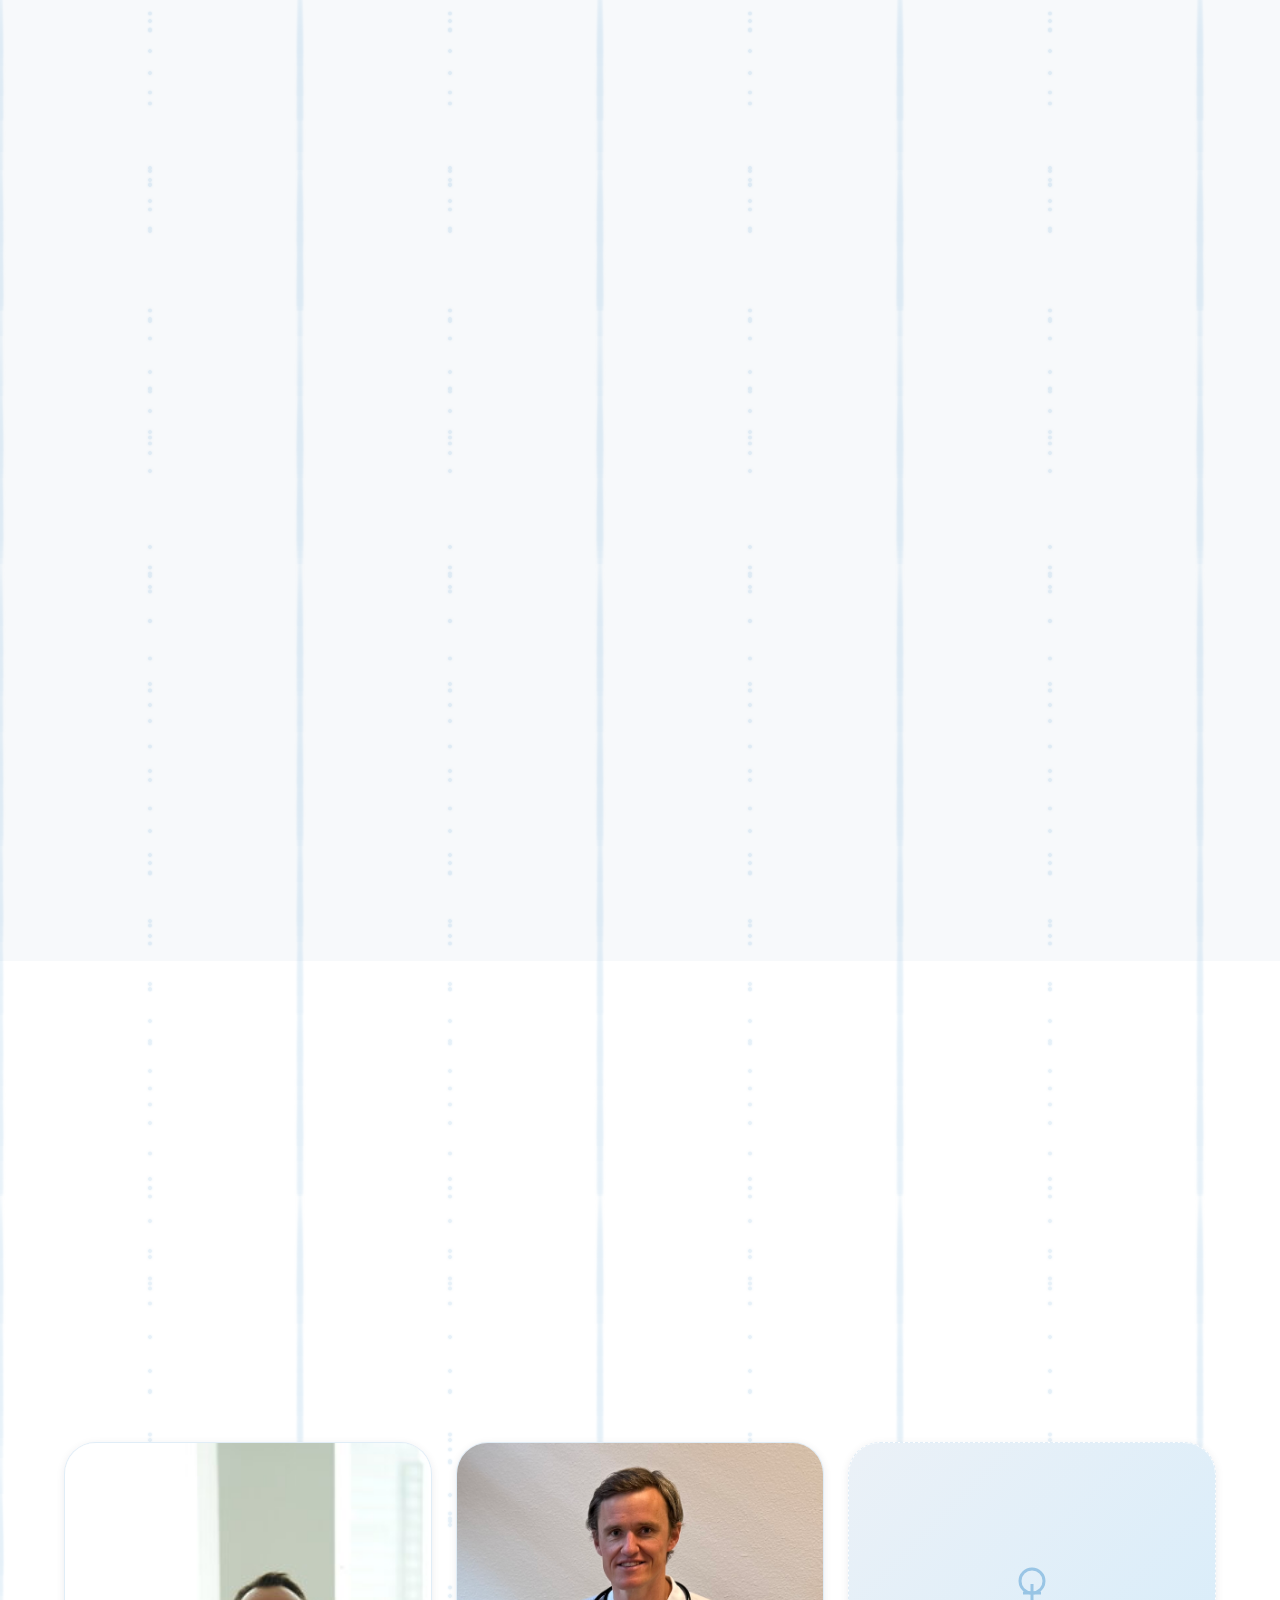
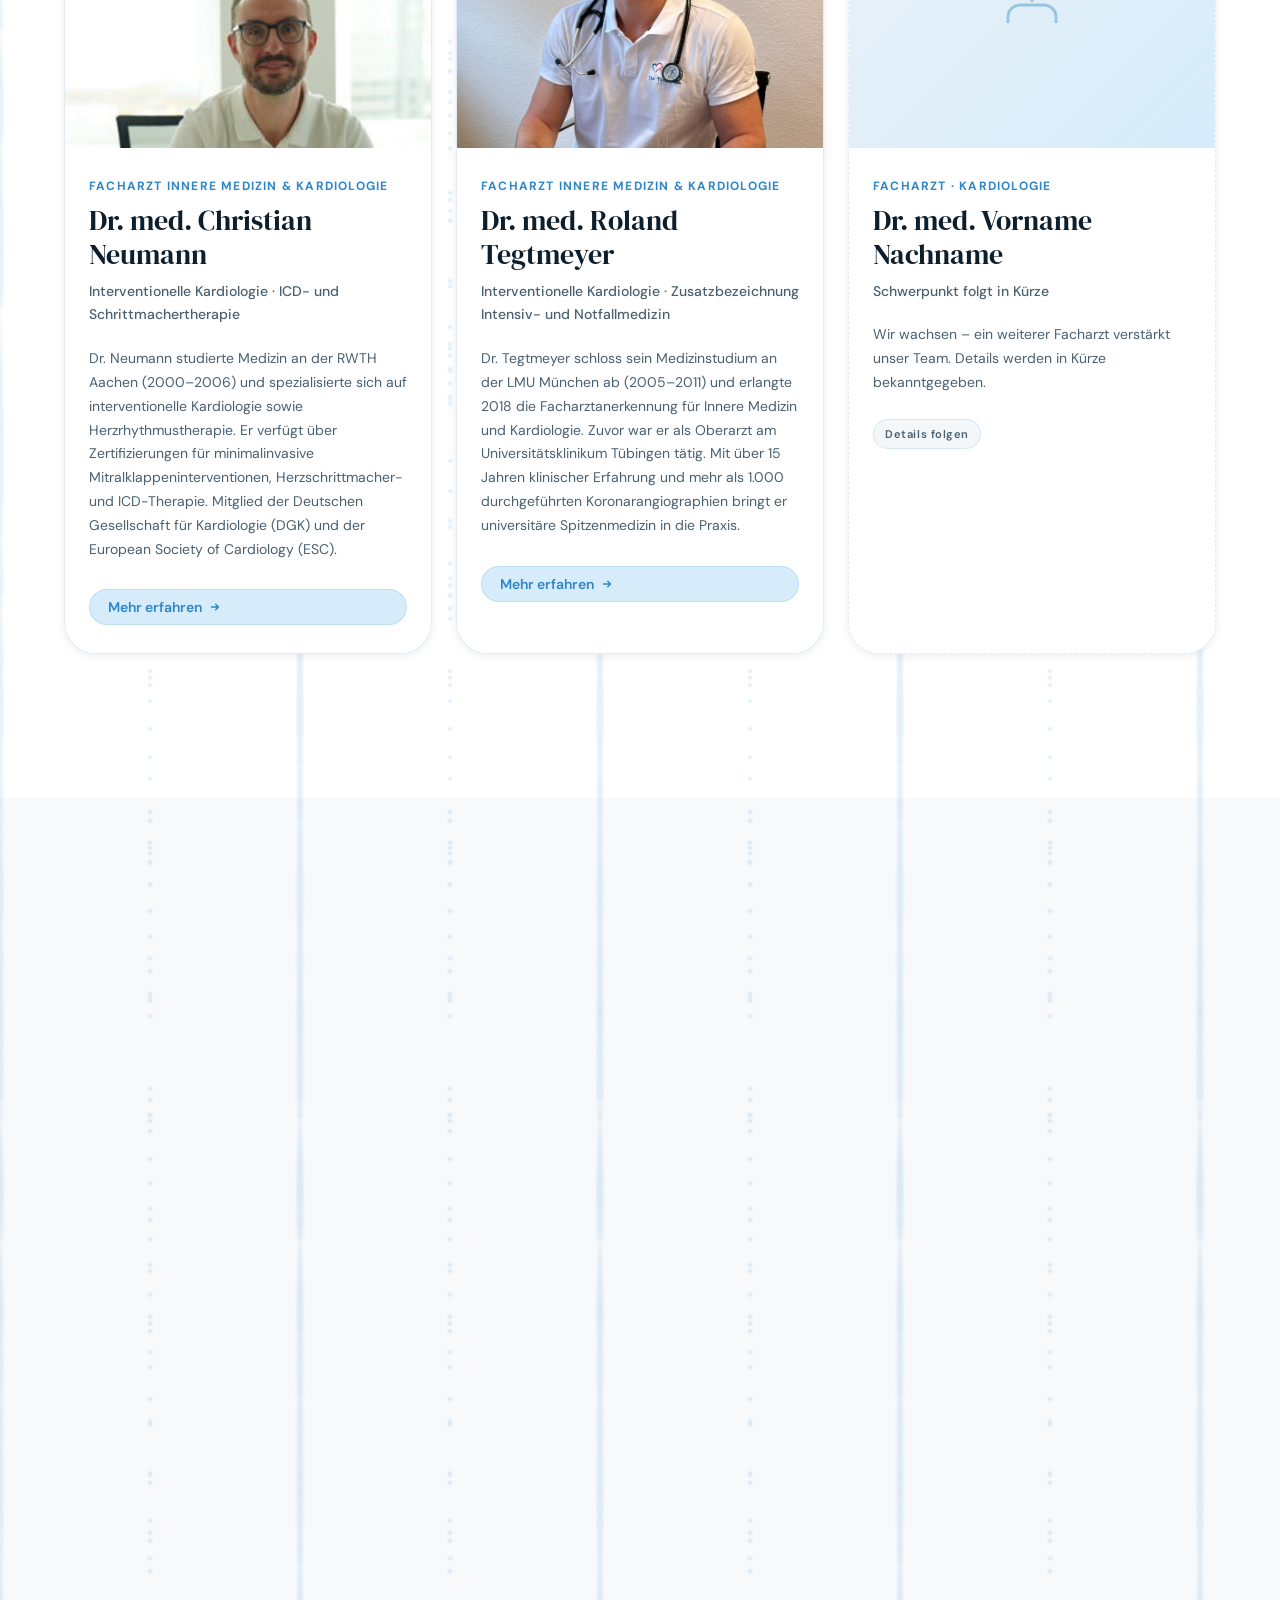
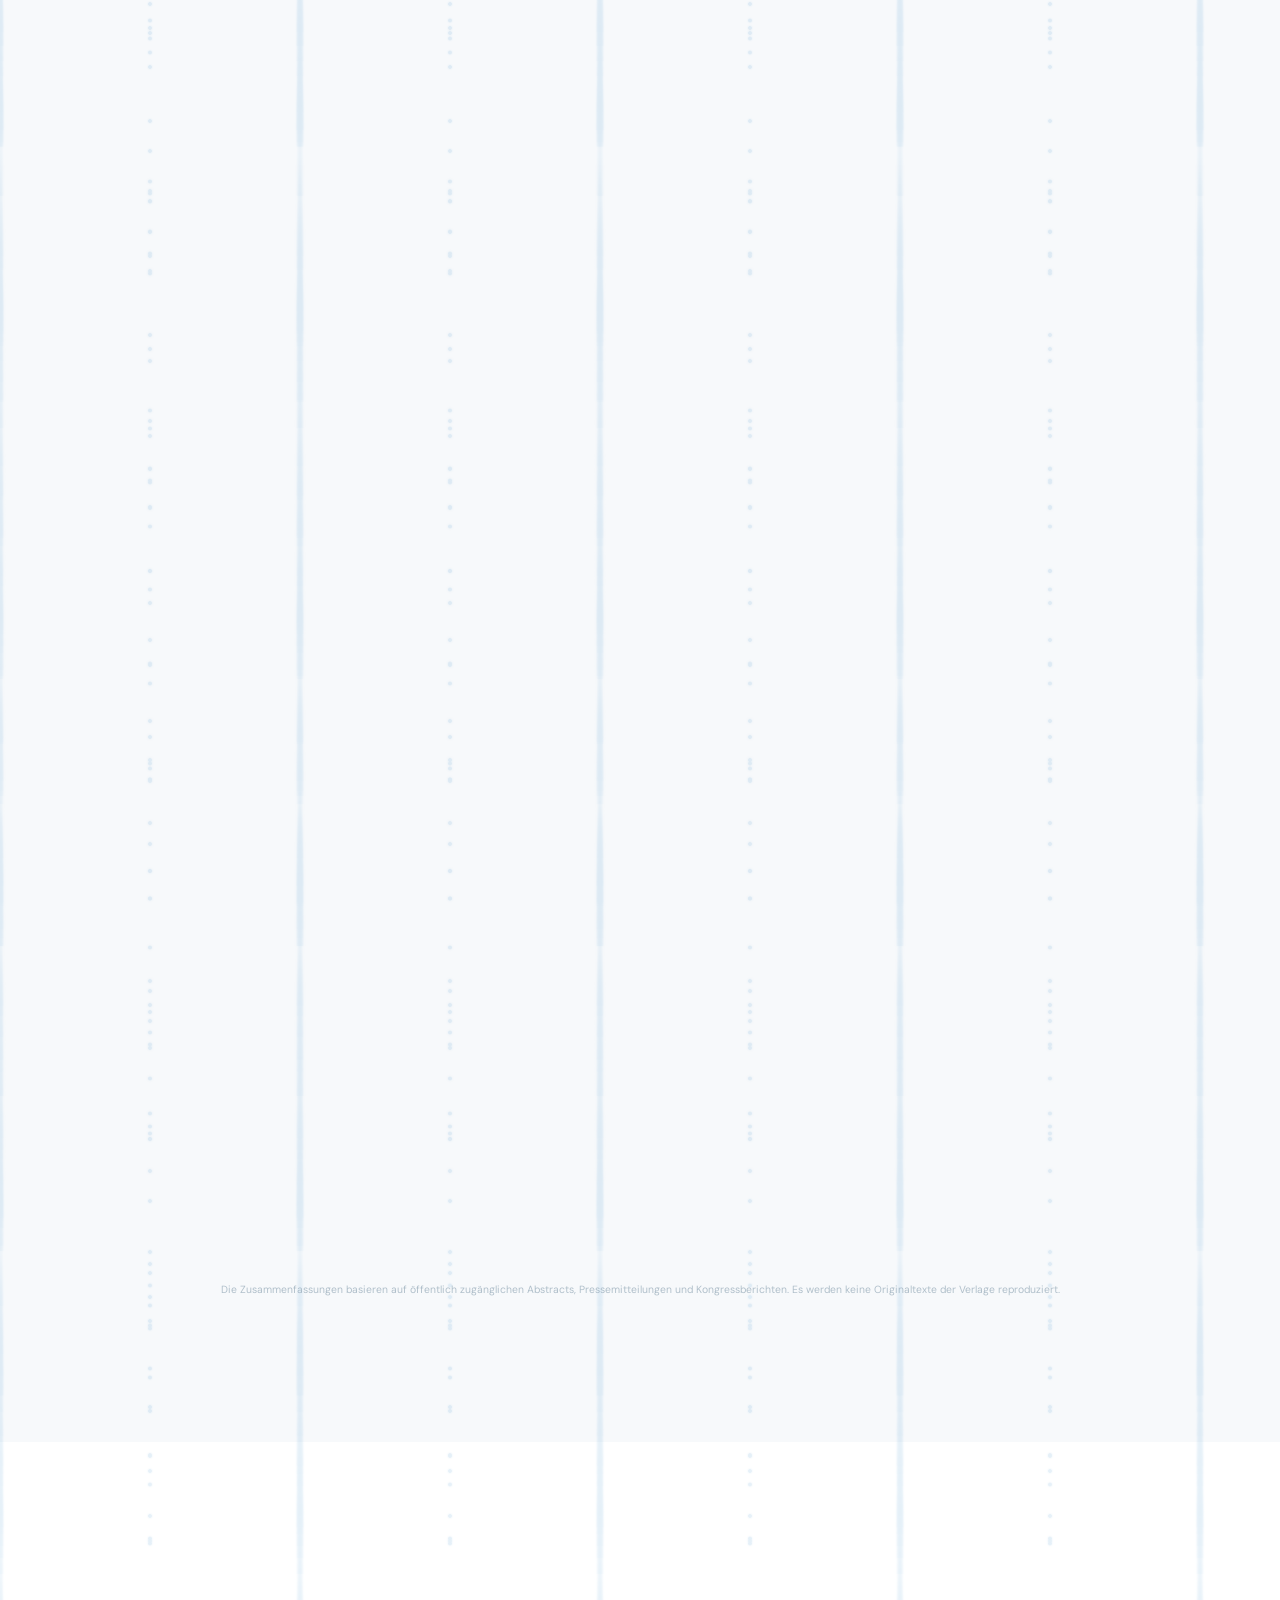
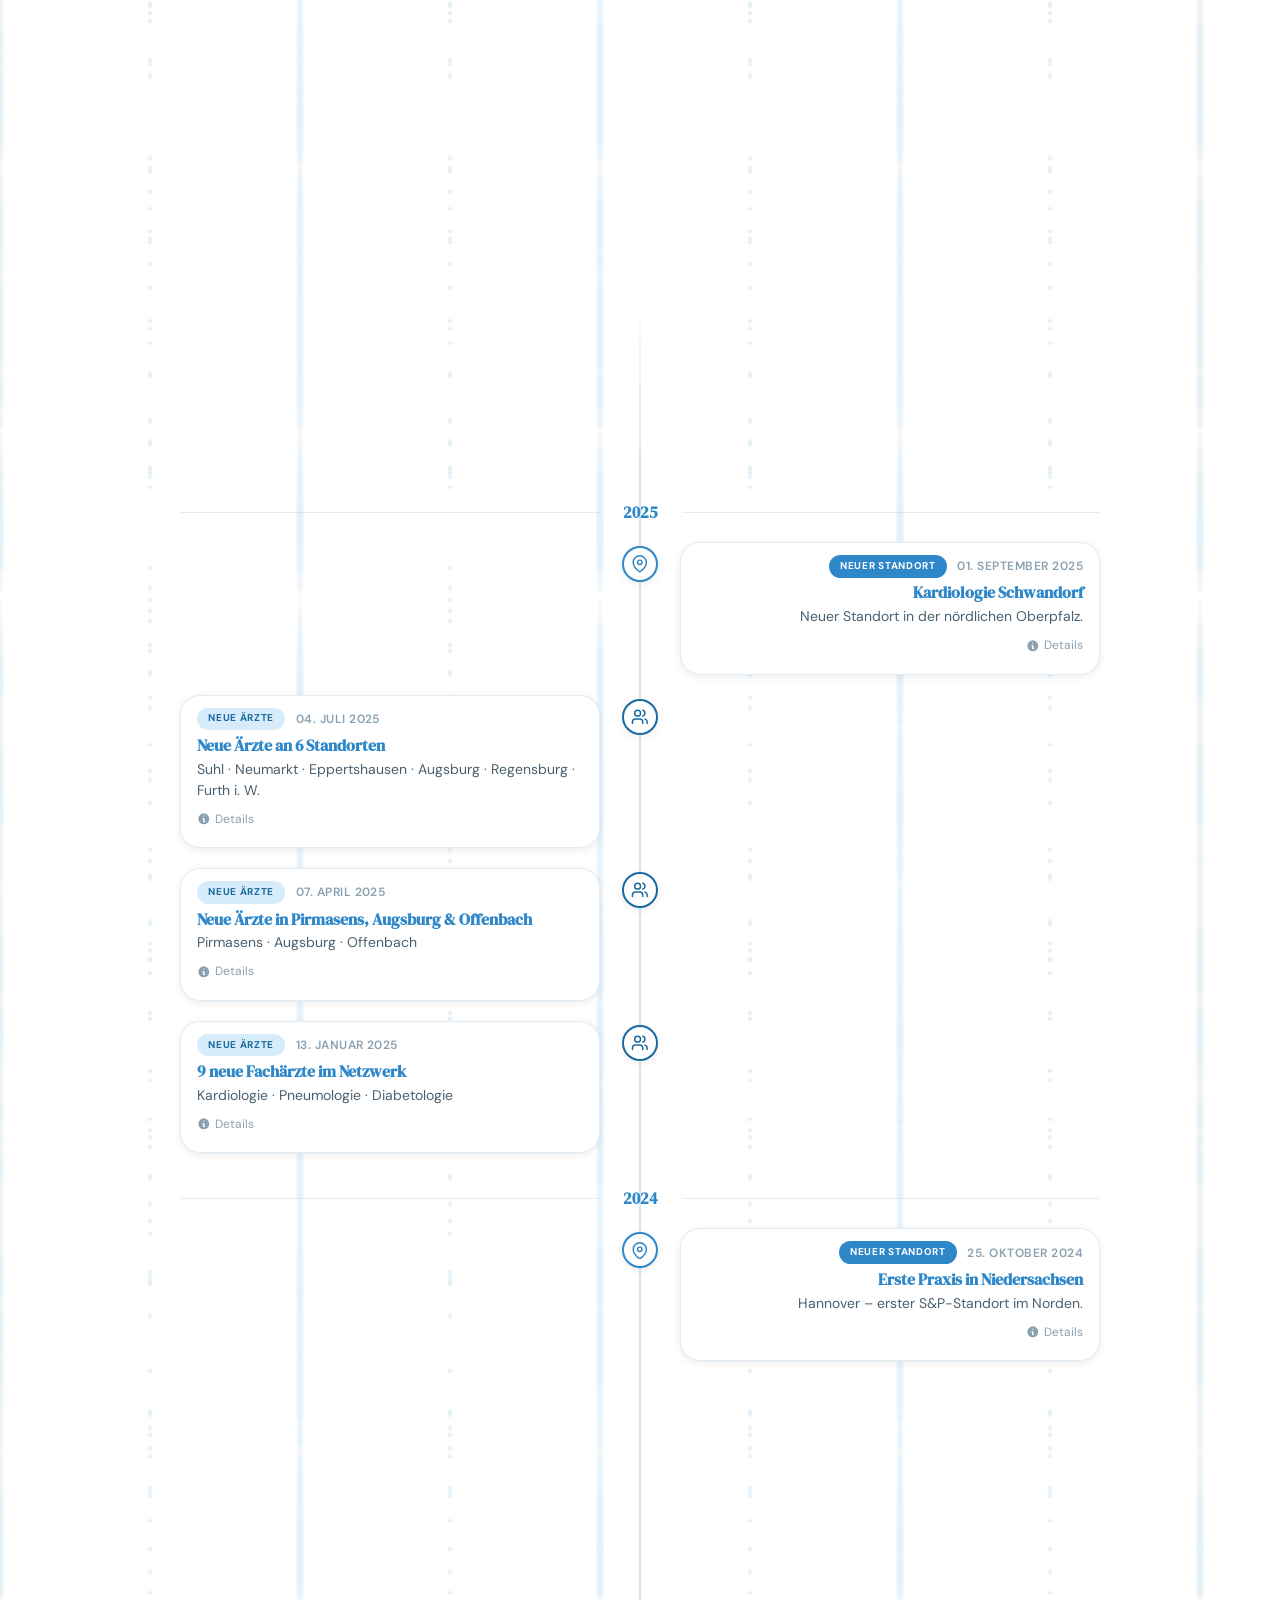
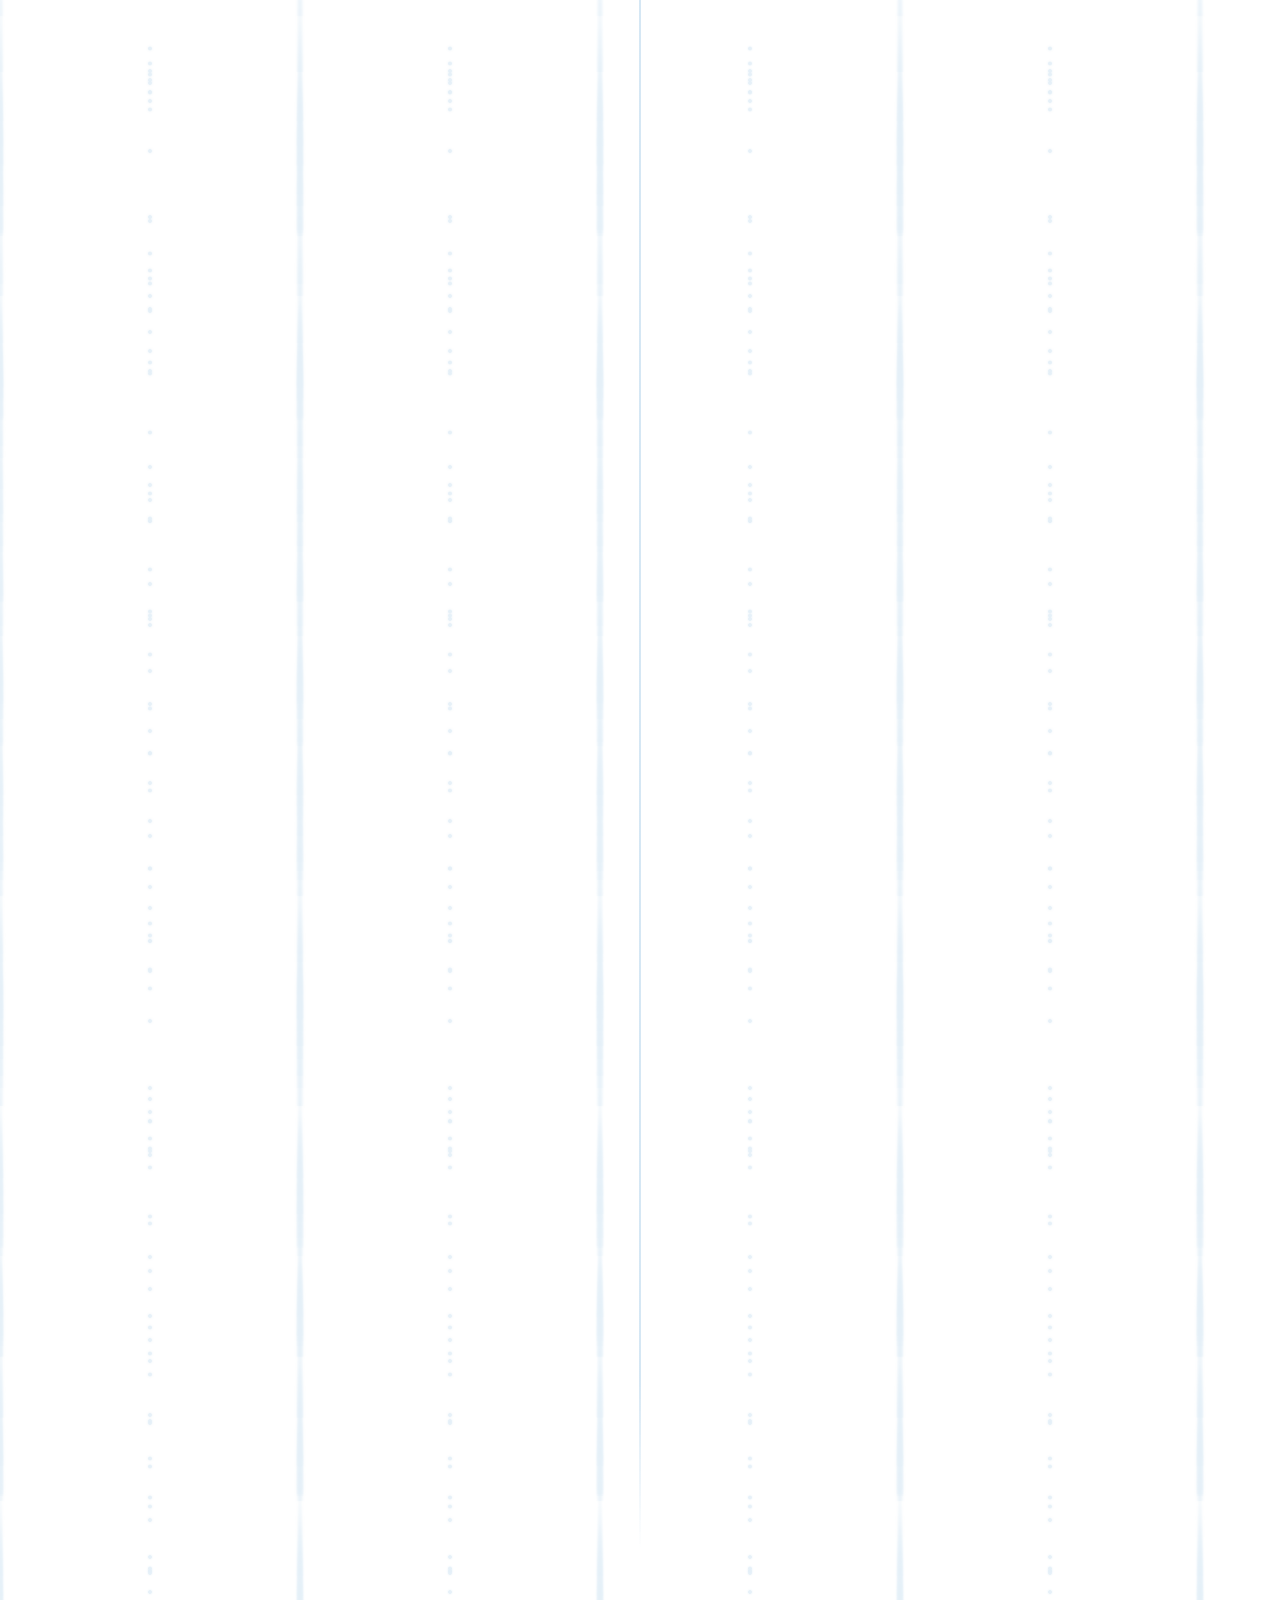
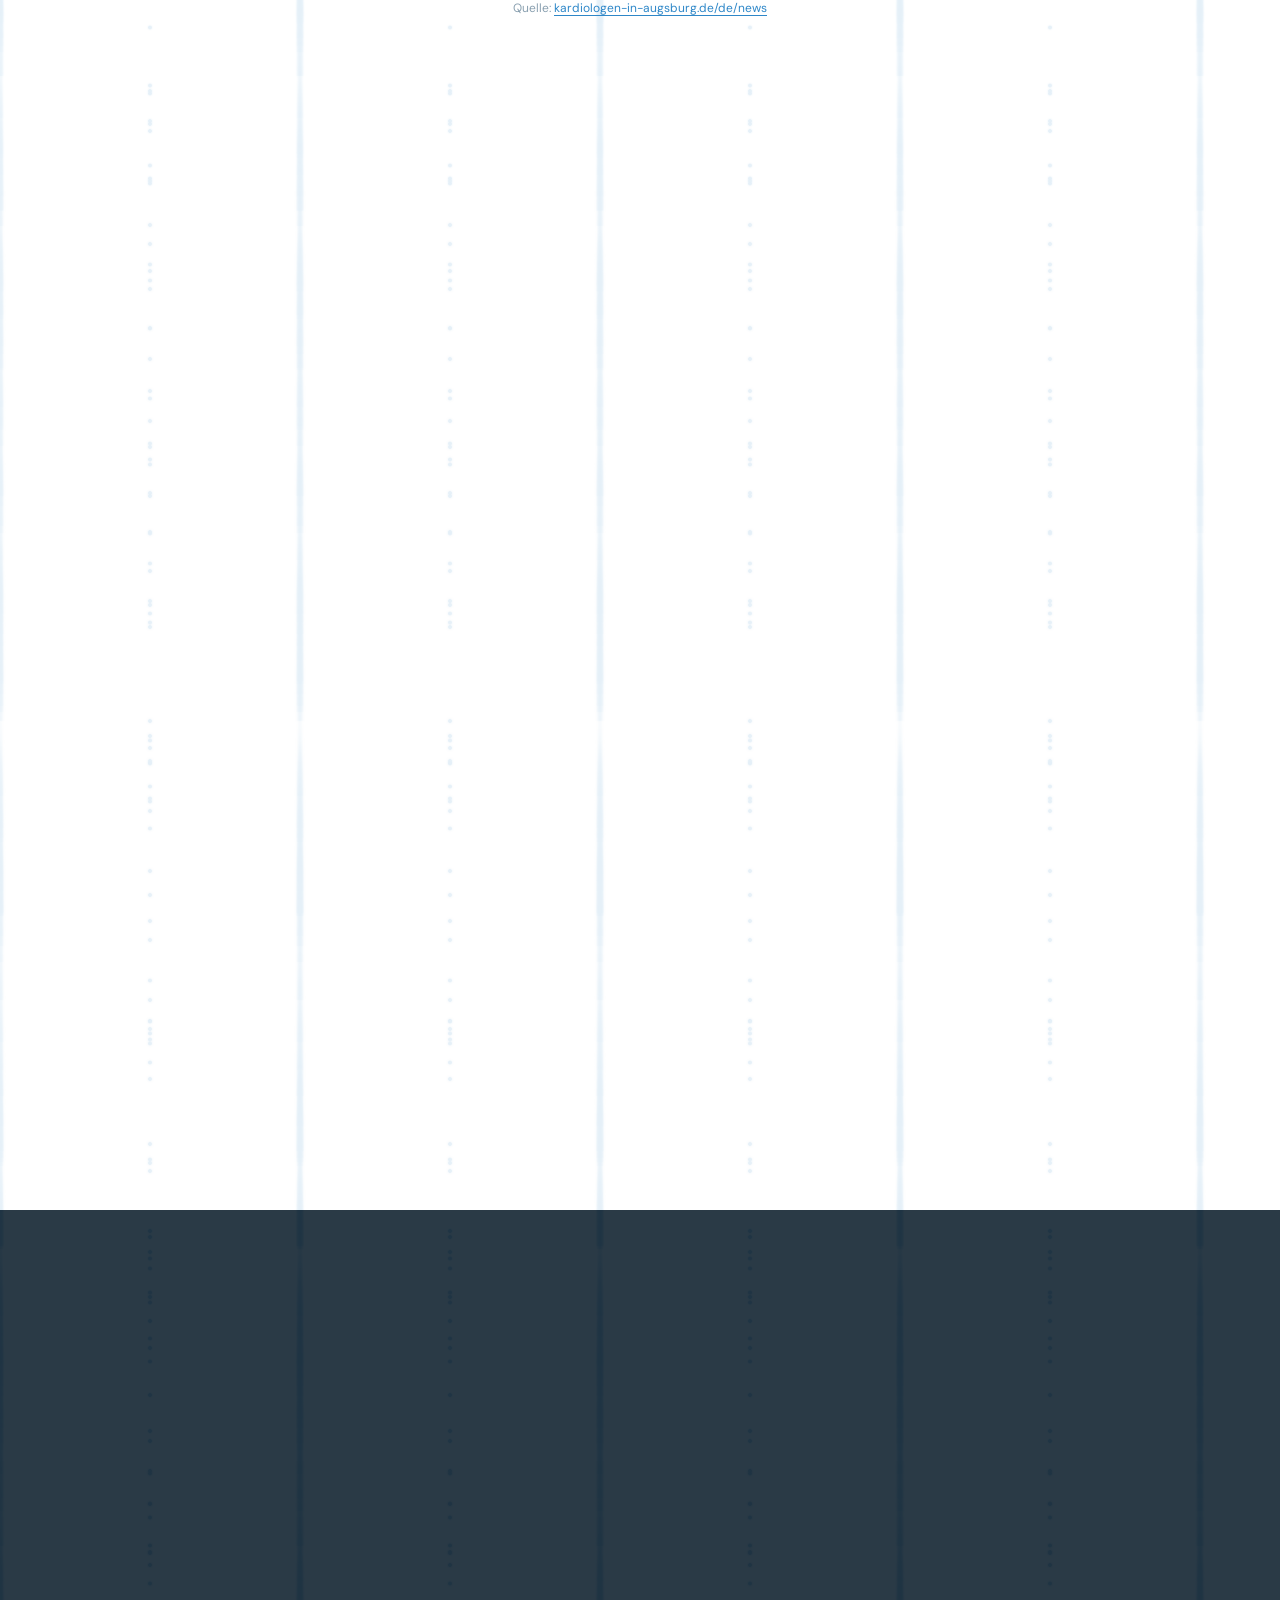
==== commit fdbc42fb: "Teamcards: Neumann links, Tegtmeyer rechts" ====
--- a/index.html
+++ b/index.html
@@ -431,8 +431,34 @@
         </div>
 
         <div class="team-grid">
+          <!-- Dr. Christian Neumann -->
+          <div class="arzt-card animate-on-scroll">
+            <div class="arzt-card__photo">
+              <img src="christian.jpg" alt="Dr. med. Christian Neumann" loading="lazy" />
+            </div>
+            <div class="arzt-card__body">
+              <span class="arzt-card__title">Facharzt Innere Medizin &amp; Kardiologie</span>
+              <h3 class="arzt-card__name">Dr. med. Christian Neumann</h3>
+              <p class="arzt-card__specialty">Interventionelle Kardiologie · ICD- und Schrittmachertherapie</p>
+              <p class="arzt-card__bio">
+                Dr. Neumann studierte Medizin an der RWTH Aachen (2000–2006) und
+                spezialisierte sich auf interventionelle Kardiologie sowie
+                Herzrhythmustherapie. Er verfügt über Zertifizierungen für
+                minimalinvasive Mitralklappeninterventionen, Herzschrittmacher-
+                und ICD-Therapie. Mitglied der Deutschen Gesellschaft für
+                Kardiologie (DGK) und der European Society of Cardiology (ESC).
+              </p>
+              <button class="arzt-mehr-btn" onclick="openArztModal('christian')" aria-haspopup="dialog">
+                Mehr erfahren
+                <svg viewBox="0 0 20 20" fill="currentColor" aria-hidden="true">
+                  <path fill-rule="evenodd" d="M10.293 5.293a1 1 0 011.414 0l4 4a1 1 0 010 1.414l-4 4a1 1 0 01-1.414-1.414L12.586 11H5a1 1 0 110-2h7.586l-2.293-2.293a1 1 0 010-1.414z" clip-rule="evenodd"/>
+                </svg>
+              </button>
+            </div>
+          </div>
+
           <!-- Dr. Roland Tegtmeyer -->
-          <div class="arzt-card animate-on-scroll">
+          <div class="arzt-card animate-on-scroll delay-2">
             <div class="arzt-card__photo">
               <img src="Roland.jpeg" alt="Dr. med. Roland Tegtmeyer" loading="lazy" />
             </div>
@@ -449,32 +475,6 @@
                 universitäre Spitzenmedizin in die Praxis.
               </p>
               <button class="arzt-mehr-btn" onclick="openArztModal('roland')" aria-haspopup="dialog">
-                Mehr erfahren
-                <svg viewBox="0 0 20 20" fill="currentColor" aria-hidden="true">
-                  <path fill-rule="evenodd" d="M10.293 5.293a1 1 0 011.414 0l4 4a1 1 0 010 1.414l-4 4a1 1 0 01-1.414-1.414L12.586 11H5a1 1 0 110-2h7.586l-2.293-2.293a1 1 0 010-1.414z" clip-rule="evenodd"/>
-                </svg>
-              </button>
-            </div>
-          </div>
-
-          <!-- Dr. Christian Neumann -->
-          <div class="arzt-card animate-on-scroll delay-2">
-            <div class="arzt-card__photo">
-              <img src="christian.jpg" alt="Dr. med. Christian Neumann" loading="lazy" />
-            </div>
-            <div class="arzt-card__body">
-              <span class="arzt-card__title">Facharzt Innere Medizin &amp; Kardiologie</span>
-              <h3 class="arzt-card__name">Dr. med. Christian Neumann</h3>
-              <p class="arzt-card__specialty">Interventionelle Kardiologie · ICD- und Schrittmachertherapie</p>
-              <p class="arzt-card__bio">
-                Dr. Neumann studierte Medizin an der RWTH Aachen (2000–2006) und
-                spezialisierte sich auf interventionelle Kardiologie sowie
-                Herzrhythmustherapie. Er verfügt über Zertifizierungen für
-                minimalinvasive Mitralklappeninterventionen, Herzschrittmacher-
-                und ICD-Therapie. Mitglied der Deutschen Gesellschaft für
-                Kardiologie (DGK) und der European Society of Cardiology (ESC).
-              </p>
-              <button class="arzt-mehr-btn" onclick="openArztModal('christian')" aria-haspopup="dialog">
                 Mehr erfahren
                 <svg viewBox="0 0 20 20" fill="currentColor" aria-hidden="true">
                   <path fill-rule="evenodd" d="M10.293 5.293a1 1 0 011.414 0l4 4a1 1 0 010 1.414l-4 4a1 1 0 01-1.414-1.414L12.586 11H5a1 1 0 110-2h7.586l-2.293-2.293a1 1 0 010-1.414z" clip-rule="evenodd"/>
--- a/css/style.css
+++ b/css/style.css
@@ -267,7 +267,7 @@
 }
 
 .section--dark {
-  background: rgba(13, 31, 45, 0.94);
+  background: rgba(13, 31, 45, 0.88);
 }
 
 .section--primary {
@@ -587,10 +587,10 @@
   100% { transform: scale(1.14) translate(-1.8%,  -0.3%); }
 }
 
-/* Falling Pattern — Hintergrund ab Leistungen
-   Originalgetreu vom 21st.dev-Prompt: 12 Spaltengruppen (je 2 Linien + 1 Punkt),
-   versetzt durch background-position. GPU-smooth via translateY statt background-position.
-   Alle background-size-Y = 300px → translateY(300px) = nahtloser Loop. */
+/* Falling Pattern — originalgetreu nach 21st.dev-Prompt
+   12 Spalten × 3 Layer (Linie A, Linie B, Punkt) = 36 Layer.
+   Tile-Höhen variieren (235–299px) → organisch versetzter Rhythmus.
+   Animation via background-position (Start→End), 120s linear. */
 .falling-pattern-wrapper {
   position: relative;
   isolation: isolate;
@@ -602,97 +602,102 @@
   inset: 0;
   z-index: 0;
   overflow: hidden;
-  opacity: 0.9;
+  opacity: 0.45;
   pointer-events: none;
 }
 
 #falling-pattern-bg {
   position: absolute;
-  top: -300px;
-  left: 0;
-  width: 100%;
-  height: calc(100% + 600px);
-  /* 12 Gruppen × 3 Gradienten = 36 Layer.
-     Jede Gruppe: Linie A (x), Linie B (x+3px), Punkt (x+1.5px, mittig).
-     Spalten-X: 0, 25, 50, 75, 100, 125, 150, 175, 200, 225, 250, 275 */
+  inset: 0;
   background-image:
-    /* G1 */ radial-gradient(4px 100px at 0px   150px, rgba(46,135,200,0.80), transparent),
-             radial-gradient(4px 100px at 3px   150px, rgba(46,135,200,0.80), transparent),
-             radial-gradient(1.5px 1.5px at 1.5px   150px, rgba(46,135,200,0.90) 100%, transparent 150%),
-    /* G2 */ radial-gradient(4px 100px at 25px  150px, rgba(46,135,200,0.65), transparent),
-             radial-gradient(4px 100px at 28px  150px, rgba(46,135,200,0.65), transparent),
-             radial-gradient(1.5px 1.5px at 26.5px  150px, rgba(46,135,200,0.90) 100%, transparent 150%),
-    /* G3 */ radial-gradient(4px 100px at 50px  150px, rgba(46,135,200,0.75), transparent),
-             radial-gradient(4px 100px at 53px  150px, rgba(46,135,200,0.75), transparent),
-             radial-gradient(1.5px 1.5px at 51.5px  150px, rgba(46,135,200,0.90) 100%, transparent 150%),
-    /* G4 */ radial-gradient(4px 100px at 75px  150px, rgba(46,135,200,0.70), transparent),
-             radial-gradient(4px 100px at 78px  150px, rgba(46,135,200,0.70), transparent),
-             radial-gradient(1.5px 1.5px at 76.5px  150px, rgba(46,135,200,0.90) 100%, transparent 150%),
-    /* G5 */ radial-gradient(4px 100px at 100px 150px, rgba(46,135,200,0.80), transparent),
-             radial-gradient(4px 100px at 103px 150px, rgba(46,135,200,0.80), transparent),
-             radial-gradient(1.5px 1.5px at 101.5px 150px, rgba(46,135,200,0.90) 100%, transparent 150%),
-    /* G6 */ radial-gradient(4px 100px at 125px 150px, rgba(46,135,200,0.60), transparent),
-             radial-gradient(4px 100px at 128px 150px, rgba(46,135,200,0.60), transparent),
-             radial-gradient(1.5px 1.5px at 126.5px 150px, rgba(46,135,200,0.90) 100%, transparent 150%),
-    /* G7 */ radial-gradient(4px 100px at 150px 150px, rgba(46,135,200,0.70), transparent),
-             radial-gradient(4px 100px at 153px 150px, rgba(46,135,200,0.70), transparent),
-             radial-gradient(1.5px 1.5px at 151.5px 150px, rgba(46,135,200,0.90) 100%, transparent 150%),
-    /* G8 */ radial-gradient(4px 100px at 175px 150px, rgba(46,135,200,0.85), transparent),
-             radial-gradient(4px 100px at 178px 150px, rgba(46,135,200,0.85), transparent),
-             radial-gradient(1.5px 1.5px at 176.5px 150px, rgba(46,135,200,0.90) 100%, transparent 150%),
-    /* G9 */ radial-gradient(4px 100px at 200px 150px, rgba(46,135,200,0.65), transparent),
-             radial-gradient(4px 100px at 203px 150px, rgba(46,135,200,0.65), transparent),
-             radial-gradient(1.5px 1.5px at 201.5px 150px, rgba(46,135,200,0.90) 100%, transparent 150%),
-    /* G10*/ radial-gradient(4px 100px at 225px 150px, rgba(46,135,200,0.75), transparent),
-             radial-gradient(4px 100px at 228px 150px, rgba(46,135,200,0.75), transparent),
-             radial-gradient(1.5px 1.5px at 226.5px 150px, rgba(46,135,200,0.90) 100%, transparent 150%),
-    /* G11*/ radial-gradient(4px 100px at 250px 150px, rgba(46,135,200,0.80), transparent),
-             radial-gradient(4px 100px at 253px 150px, rgba(46,135,200,0.80), transparent),
-             radial-gradient(1.5px 1.5px at 251.5px 150px, rgba(46,135,200,0.90) 100%, transparent 150%),
-    /* G12*/ radial-gradient(4px 100px at 275px 150px, rgba(46,135,200,0.70), transparent),
-             radial-gradient(4px 100px at 278px 150px, rgba(46,135,200,0.70), transparent),
-             radial-gradient(1.5px 1.5px at 276.5px 150px, rgba(46,135,200,0.90) 100%, transparent 150%);
-  /* Alle 36 Layer: 300px × 300px — gleiche Y-Höhe ermöglicht translateY-Loop */
+    /* G1  tile 300×235 */ radial-gradient(4px 100px at 0px    235px, rgba(46,135,200,0.55), transparent),
+                           radial-gradient(4px 100px at 300px  235px, rgba(46,135,200,0.55), transparent),
+                           radial-gradient(1.5px 1.5px at 150px  117.5px, rgba(46,135,200,0.85) 100%, transparent 150%),
+    /* G2  tile 300×252 */ radial-gradient(4px 100px at 0px    252px, rgba(46,135,200,0.42), transparent),
+                           radial-gradient(4px 100px at 300px  252px, rgba(46,135,200,0.42), transparent),
+                           radial-gradient(1.5px 1.5px at 150px  126px,   rgba(46,135,200,0.85) 100%, transparent 150%),
+    /* G3  tile 300×150 */ radial-gradient(4px 100px at 0px    150px, rgba(46,135,200,0.50), transparent),
+                           radial-gradient(4px 100px at 300px  150px, rgba(46,135,200,0.50), transparent),
+                           radial-gradient(1.5px 1.5px at 150px   75px,   rgba(46,135,200,0.85) 100%, transparent 150%),
+    /* G4  tile 300×253 */ radial-gradient(4px 100px at 0px    253px, rgba(46,135,200,0.45), transparent),
+                           radial-gradient(4px 100px at 300px  253px, rgba(46,135,200,0.45), transparent),
+                           radial-gradient(1.5px 1.5px at 150px  126.5px, rgba(46,135,200,0.85) 100%, transparent 150%),
+    /* G5  tile 300×204 */ radial-gradient(4px 100px at 0px    204px, rgba(46,135,200,0.55), transparent),
+                           radial-gradient(4px 100px at 300px  204px, rgba(46,135,200,0.55), transparent),
+                           radial-gradient(1.5px 1.5px at 150px  102px,   rgba(46,135,200,0.85) 100%, transparent 150%),
+    /* G6  tile 300×134 */ radial-gradient(4px 100px at 0px    134px, rgba(46,135,200,0.38), transparent),
+                           radial-gradient(4px 100px at 300px  134px, rgba(46,135,200,0.38), transparent),
+                           radial-gradient(1.5px 1.5px at 150px   67px,   rgba(46,135,200,0.85) 100%, transparent 150%),
+    /* G7  tile 300×179 */ radial-gradient(4px 100px at 0px    179px, rgba(46,135,200,0.48), transparent),
+                           radial-gradient(4px 100px at 300px  179px, rgba(46,135,200,0.48), transparent),
+                           radial-gradient(1.5px 1.5px at 150px   89.5px, rgba(46,135,200,0.85) 100%, transparent 150%),
+    /* G8  tile 300×299 */ radial-gradient(4px 100px at 0px    299px, rgba(46,135,200,0.60), transparent),
+                           radial-gradient(4px 100px at 300px  299px, rgba(46,135,200,0.60), transparent),
+                           radial-gradient(1.5px 1.5px at 150px  149.5px, rgba(46,135,200,0.85) 100%, transparent 150%),
+    /* G9  tile 300×215 */ radial-gradient(4px 100px at 0px    215px, rgba(46,135,200,0.42), transparent),
+                           radial-gradient(4px 100px at 300px  215px, rgba(46,135,200,0.42), transparent),
+                           radial-gradient(1.5px 1.5px at 150px  107.5px, rgba(46,135,200,0.85) 100%, transparent 150%),
+    /* G10 tile 300×281 */ radial-gradient(4px 100px at 0px    281px, rgba(46,135,200,0.52), transparent),
+                           radial-gradient(4px 100px at 300px  281px, rgba(46,135,200,0.52), transparent),
+                           radial-gradient(1.5px 1.5px at 150px  140.5px, rgba(46,135,200,0.85) 100%, transparent 150%),
+    /* G11 tile 300×158 */ radial-gradient(4px 100px at 0px    158px, rgba(46,135,200,0.55), transparent),
+                           radial-gradient(4px 100px at 300px  158px, rgba(46,135,200,0.55), transparent),
+                           radial-gradient(1.5px 1.5px at 150px   79px,   rgba(46,135,200,0.85) 100%, transparent 150%),
+    /* G12 tile 300×210 */ radial-gradient(4px 100px at 0px    210px, rgba(46,135,200,0.45), transparent),
+                           radial-gradient(4px 100px at 300px  210px, rgba(46,135,200,0.45), transparent),
+                           radial-gradient(1.5px 1.5px at 150px  105px,   rgba(46,135,200,0.85) 100%, transparent 150%);
+  /* Jede Spaltengruppe bekommt ihre eigene Tile-Höhe → versetzter Rhythmus */
   background-size:
-    300px 300px, 300px 300px, 300px 300px,
-    300px 300px, 300px 300px, 300px 300px,
-    300px 300px, 300px 300px, 300px 300px,
-    300px 300px, 300px 300px, 300px 300px,
-    300px 300px, 300px 300px, 300px 300px,
-    300px 300px, 300px 300px, 300px 300px,
-    300px 300px, 300px 300px, 300px 300px,
-    300px 300px, 300px 300px, 300px 300px,
-    300px 300px, 300px 300px, 300px 300px,
-    300px 300px, 300px 300px, 300px 300px,
-    300px 300px, 300px 300px, 300px 300px,
-    300px 300px, 300px 300px, 300px 300px;
-  /* Versatz der Startpositionen (aus dem Originalprompt) erzeugt das organische Bild */
-  background-position:
-      0px 220px,   3px 220px,   1.5px 220px,
-     25px  24px,  28px  24px,  26.5px  24px,
-     50px  16px,  53px  16px,  51.5px  16px,
-     75px 224px,  78px 224px,  76.5px 224px,
-    100px  19px, 103px  19px, 101.5px  19px,
-    125px 120px, 128px 120px, 126.5px 120px,
-    150px  31px, 153px  31px, 151.5px  31px,
-    175px 235px, 178px 235px, 176.5px 235px,
-    200px 121px, 203px 121px, 201.5px 121px,
-    225px 224px, 228px 224px, 226.5px 224px,
-    250px  26px, 253px  26px, 251.5px  26px,
-    275px  75px, 278px  75px, 276.5px  75px;
-  will-change: transform;
-  animation: falling-slide 8s linear infinite;
-}
-
-@keyframes falling-slide {
-  from { transform: translateY(0); }
-  to   { transform: translateY(300px); }
+    300px 235px, 300px 235px, 300px 235px,
+    300px 252px, 300px 252px, 300px 252px,
+    300px 150px, 300px 150px, 300px 150px,
+    300px 253px, 300px 253px, 300px 253px,
+    300px 204px, 300px 204px, 300px 204px,
+    300px 134px, 300px 134px, 300px 134px,
+    300px 179px, 300px 179px, 300px 179px,
+    300px 299px, 300px 299px, 300px 299px,
+    300px 215px, 300px 215px, 300px 215px,
+    300px 281px, 300px 281px, 300px 281px,
+    300px 158px, 300px 158px, 300px 158px,
+    300px 210px, 300px 210px, 300px 210px;
+  will-change: background-position;
+  animation: falling-bp 120s linear infinite;
+}
+
+@keyframes falling-bp {
+  from { background-position:
+      0px 220px,   3px 220px,   151.5px 337.5px,
+     25px  24px,  28px  24px,   176.5px 150px,
+     50px  16px,  53px  16px,   201.5px 91px,
+     75px 224px,  78px 224px,   226.5px 230.5px,
+    100px  19px, 103px  19px,   251.5px 121px,
+    125px 120px, 128px 120px,   276.5px 187px,
+    150px  31px, 153px  31px,   301.5px 120.5px,
+    175px 235px, 178px 235px,   326.5px 384.5px,
+    200px 121px, 203px 121px,   351.5px 228.5px,
+    225px 224px, 228px 224px,   376.5px 364.5px,
+    250px  26px, 253px  26px,   401.5px 105px,
+    275px  75px, 278px  75px,   426.5px 180px; }
+  to   { background-position:
+      0px 6800px,   3px 6800px,   151.5px 6917.5px,
+     25px 13632px,  28px 13632px,  176.5px 13758px,
+     50px 5416px,   53px 5416px,   201.5px 5491px,
+     75px 17175px,  78px 17175px,  226.5px 17301.5px,
+    100px 5119px,  103px 5119px,   251.5px 5221px,
+    125px 8428px,  128px 8428px,   276.5px 8495px,
+    150px 9876px,  153px 9876px,   301.5px 9965.5px,
+    175px 13391px, 178px 13391px,  326.5px 13540.5px,
+    200px 14741px, 203px 14741px,  351.5px 14848.5px,
+    225px 18770px, 228px 18770px,  376.5px 18910.5px,
+    250px 5082px,  253px 5082px,   401.5px 5161px,
+    275px 6375px,  278px 6375px,   426.5px 6480px; }
 }
 
 #falling-pattern-blur {
   position: absolute;
   inset: 0;
-  background-image: radial-gradient(circle at 50% 50%, transparent 0, transparent 2px, rgba(0,0,0,0.02) 2px);
+  backdrop-filter: blur(1px);
+  background-image: radial-gradient(circle at 50% 50%, transparent 0, transparent 2px, rgba(255,255,255,0.015) 2px);
   background-size: 8px 8px;
 }
 
@@ -2167,7 +2172,7 @@
 
 /* ── 18. FOOTER ── */
 footer {
-  background: var(--color-ink);
+  background: rgba(13, 31, 45, 0.88);
   padding-block: var(--space-xl);
 }
 
@@ -2811,7 +2816,7 @@
    S & P NEWS TIMELINE
 ══════════════════════════════════════════ */
 .section--sp-news {
-  background: var(--color-white);
+  background: rgba(255, 255, 255, 0.72);
 }
 
 /* ── Timeline wrapper ── */
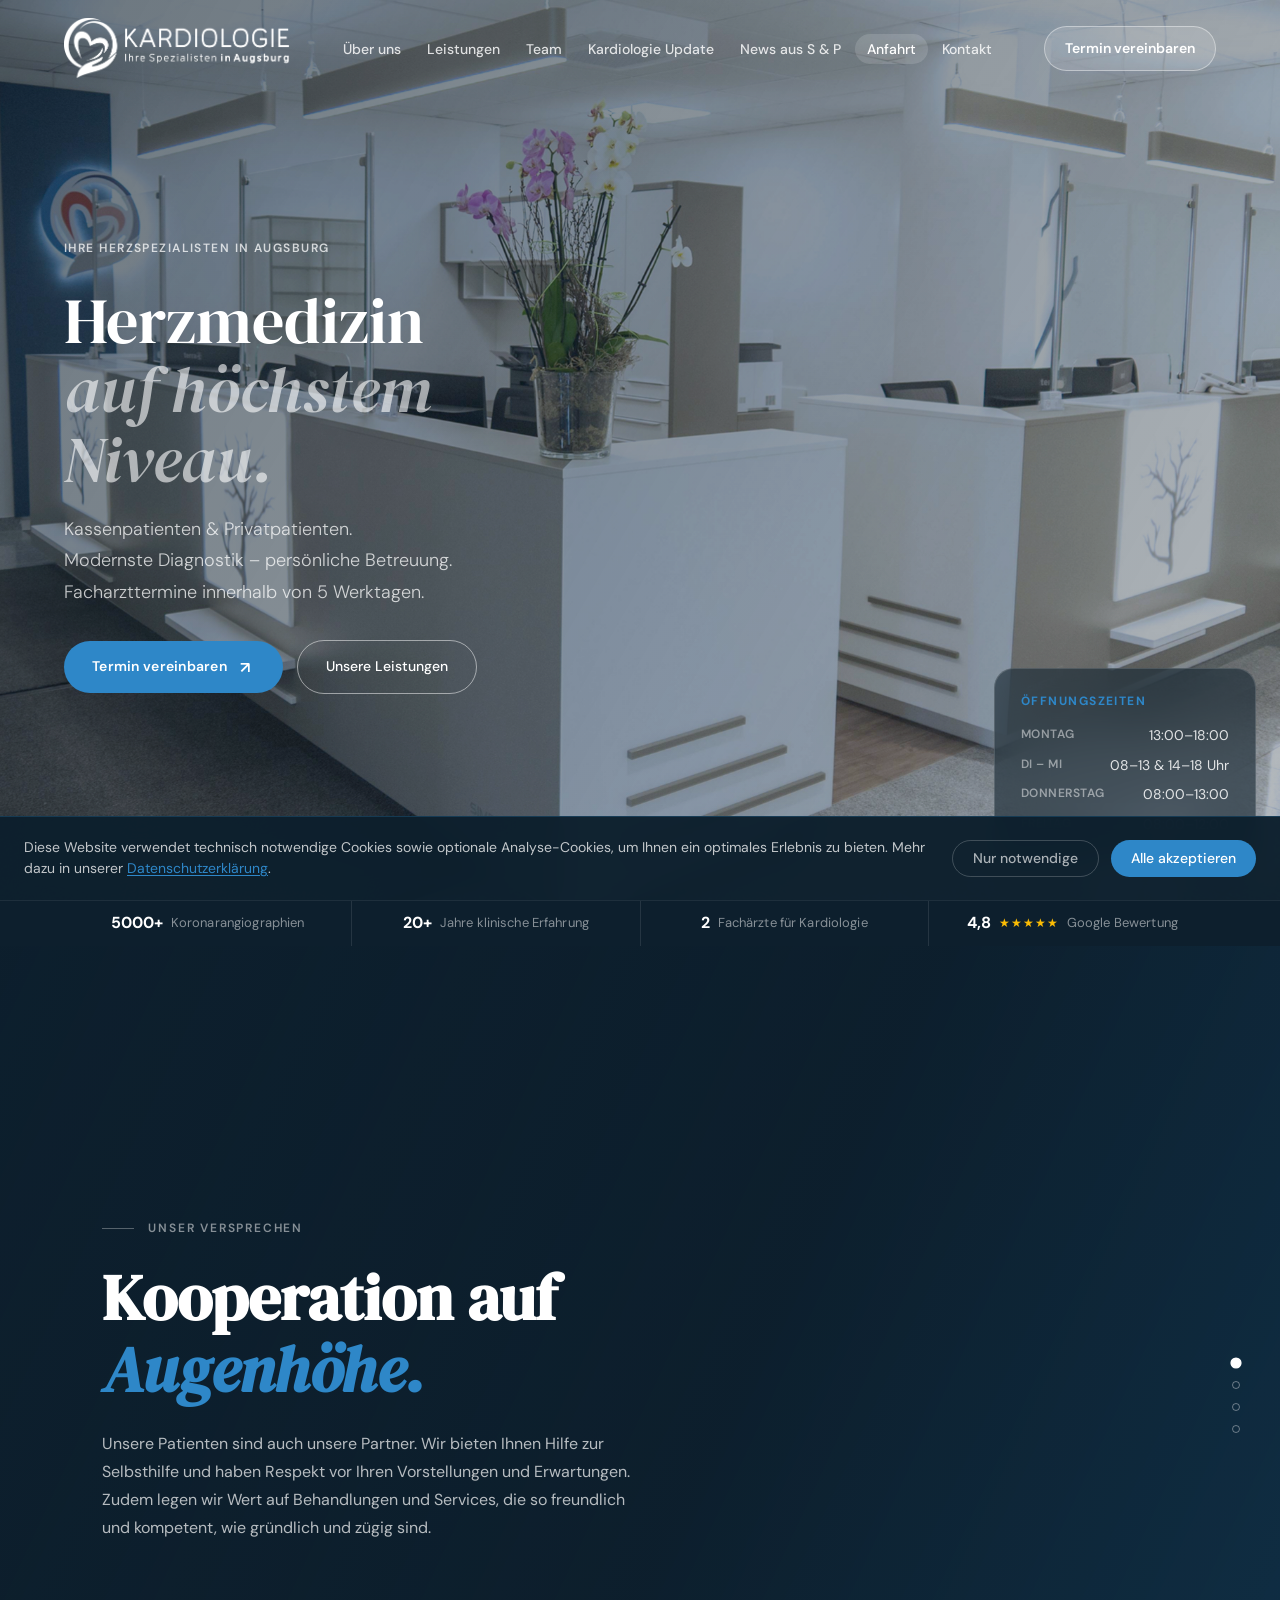
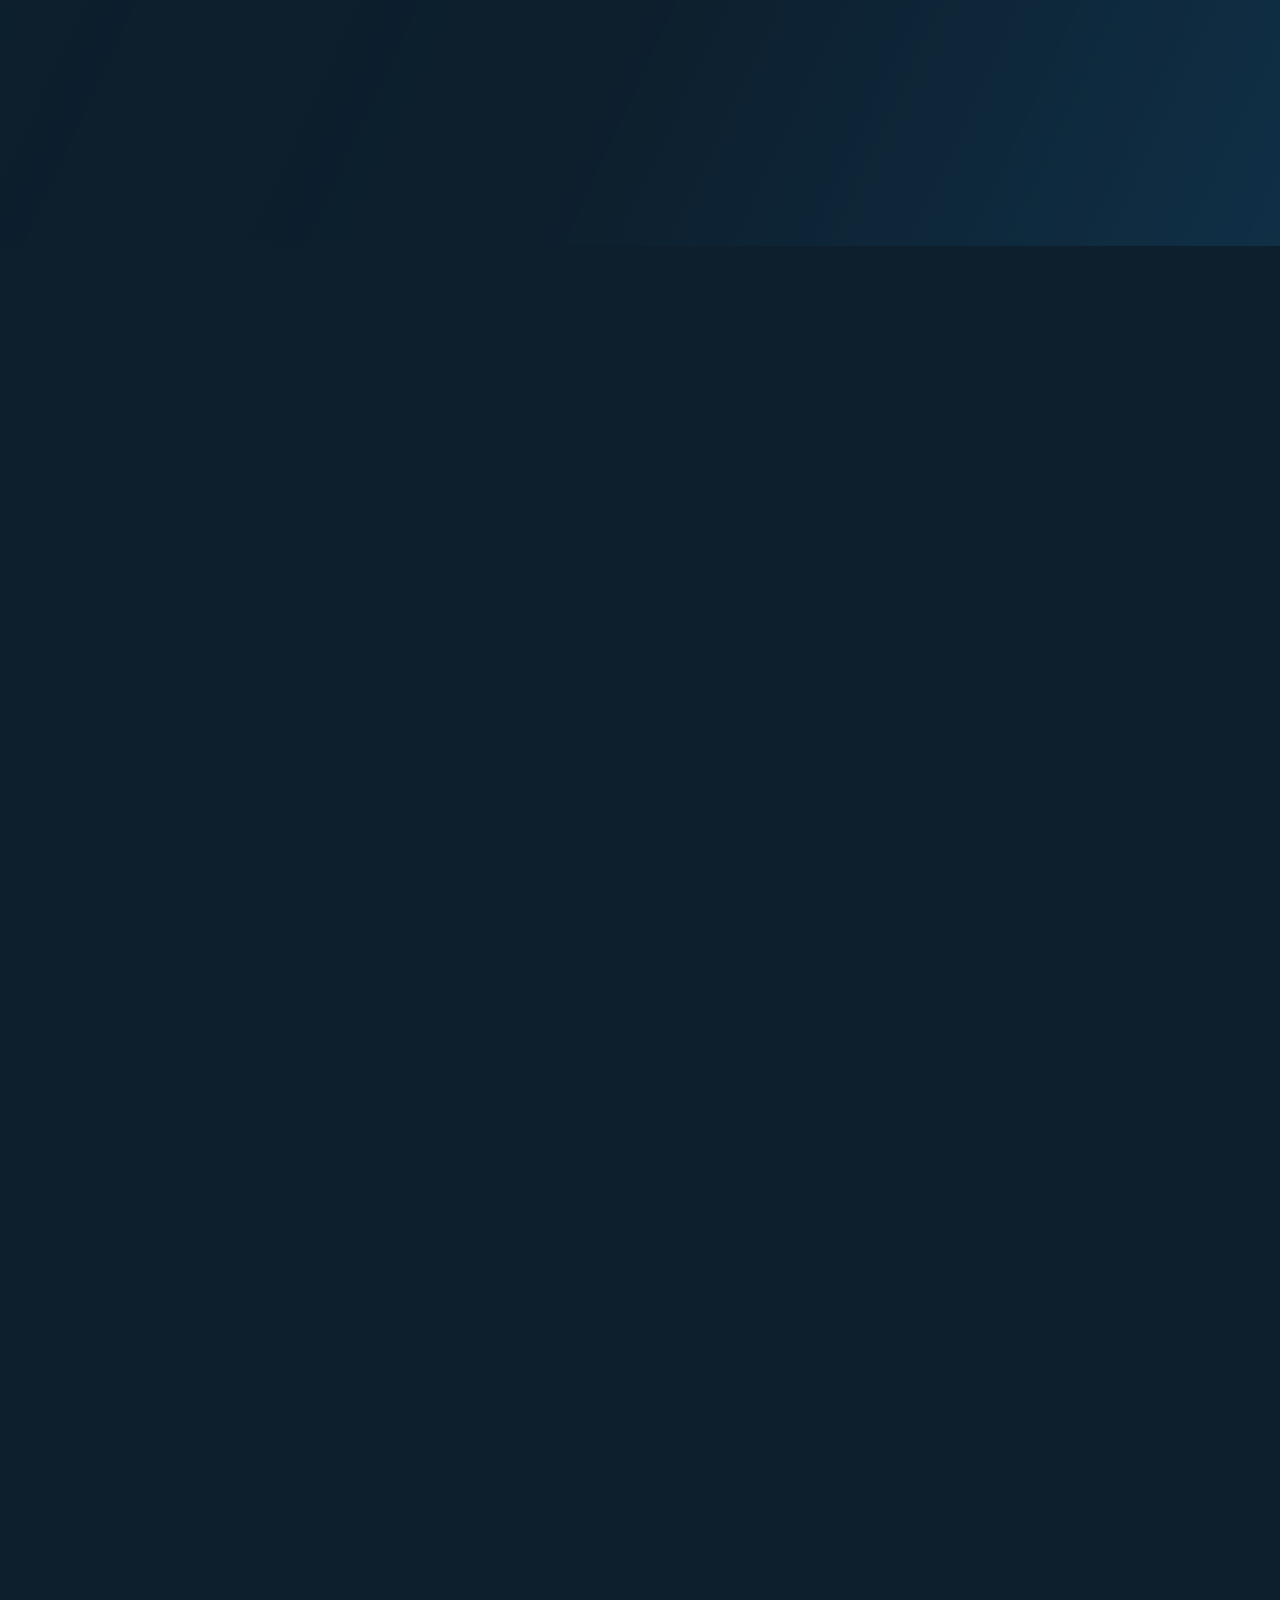
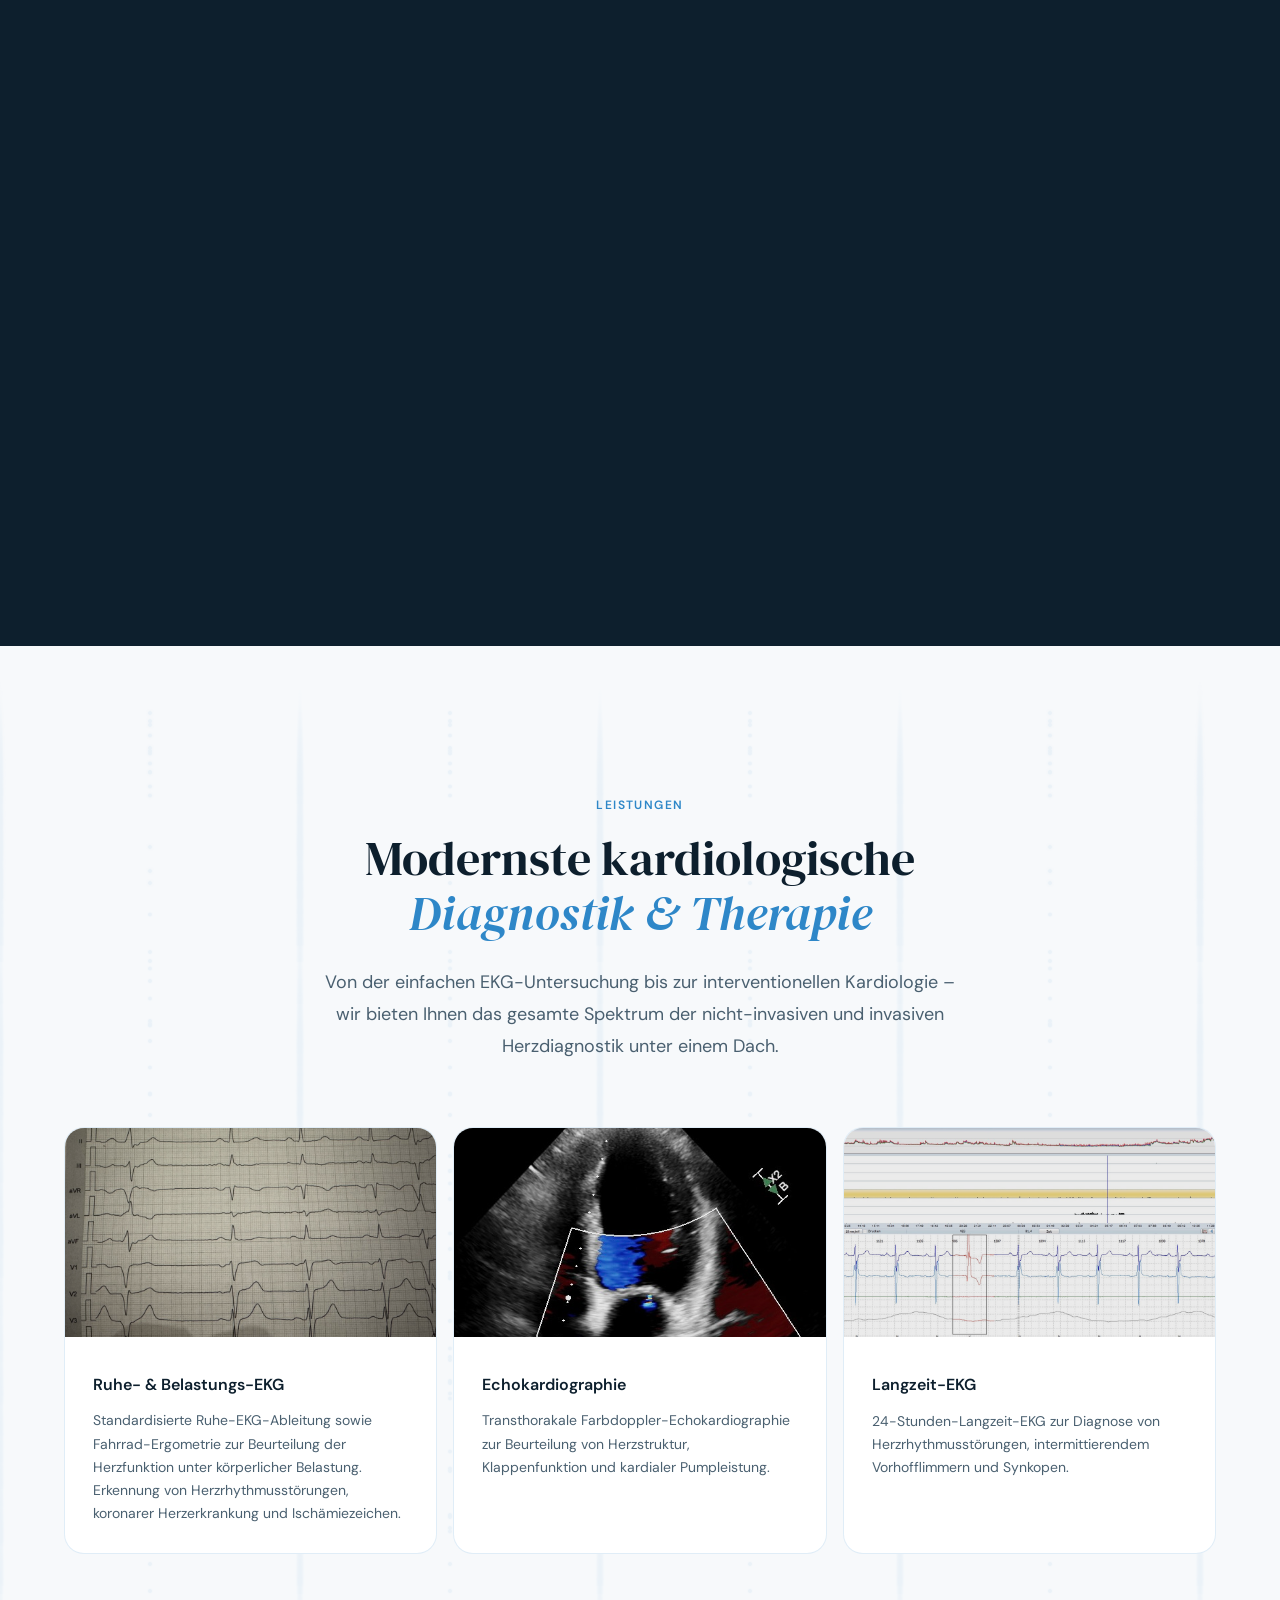
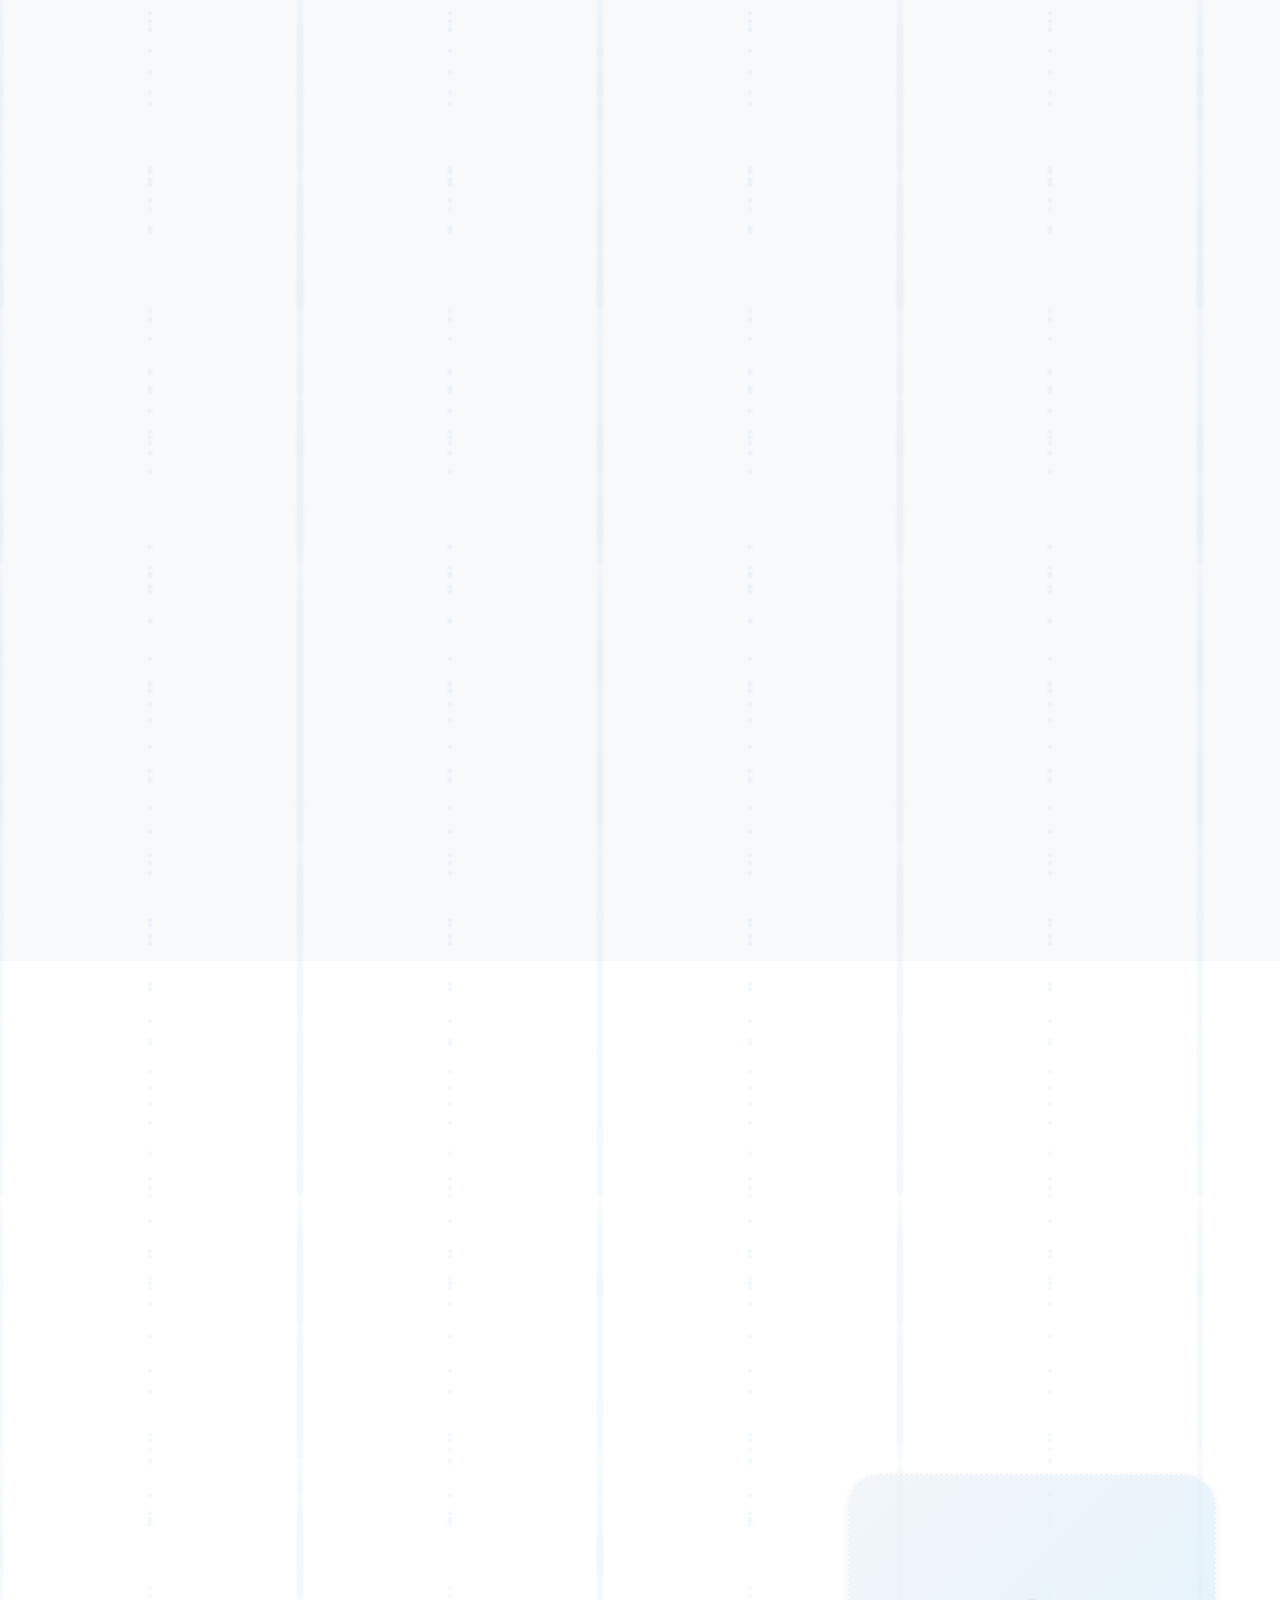
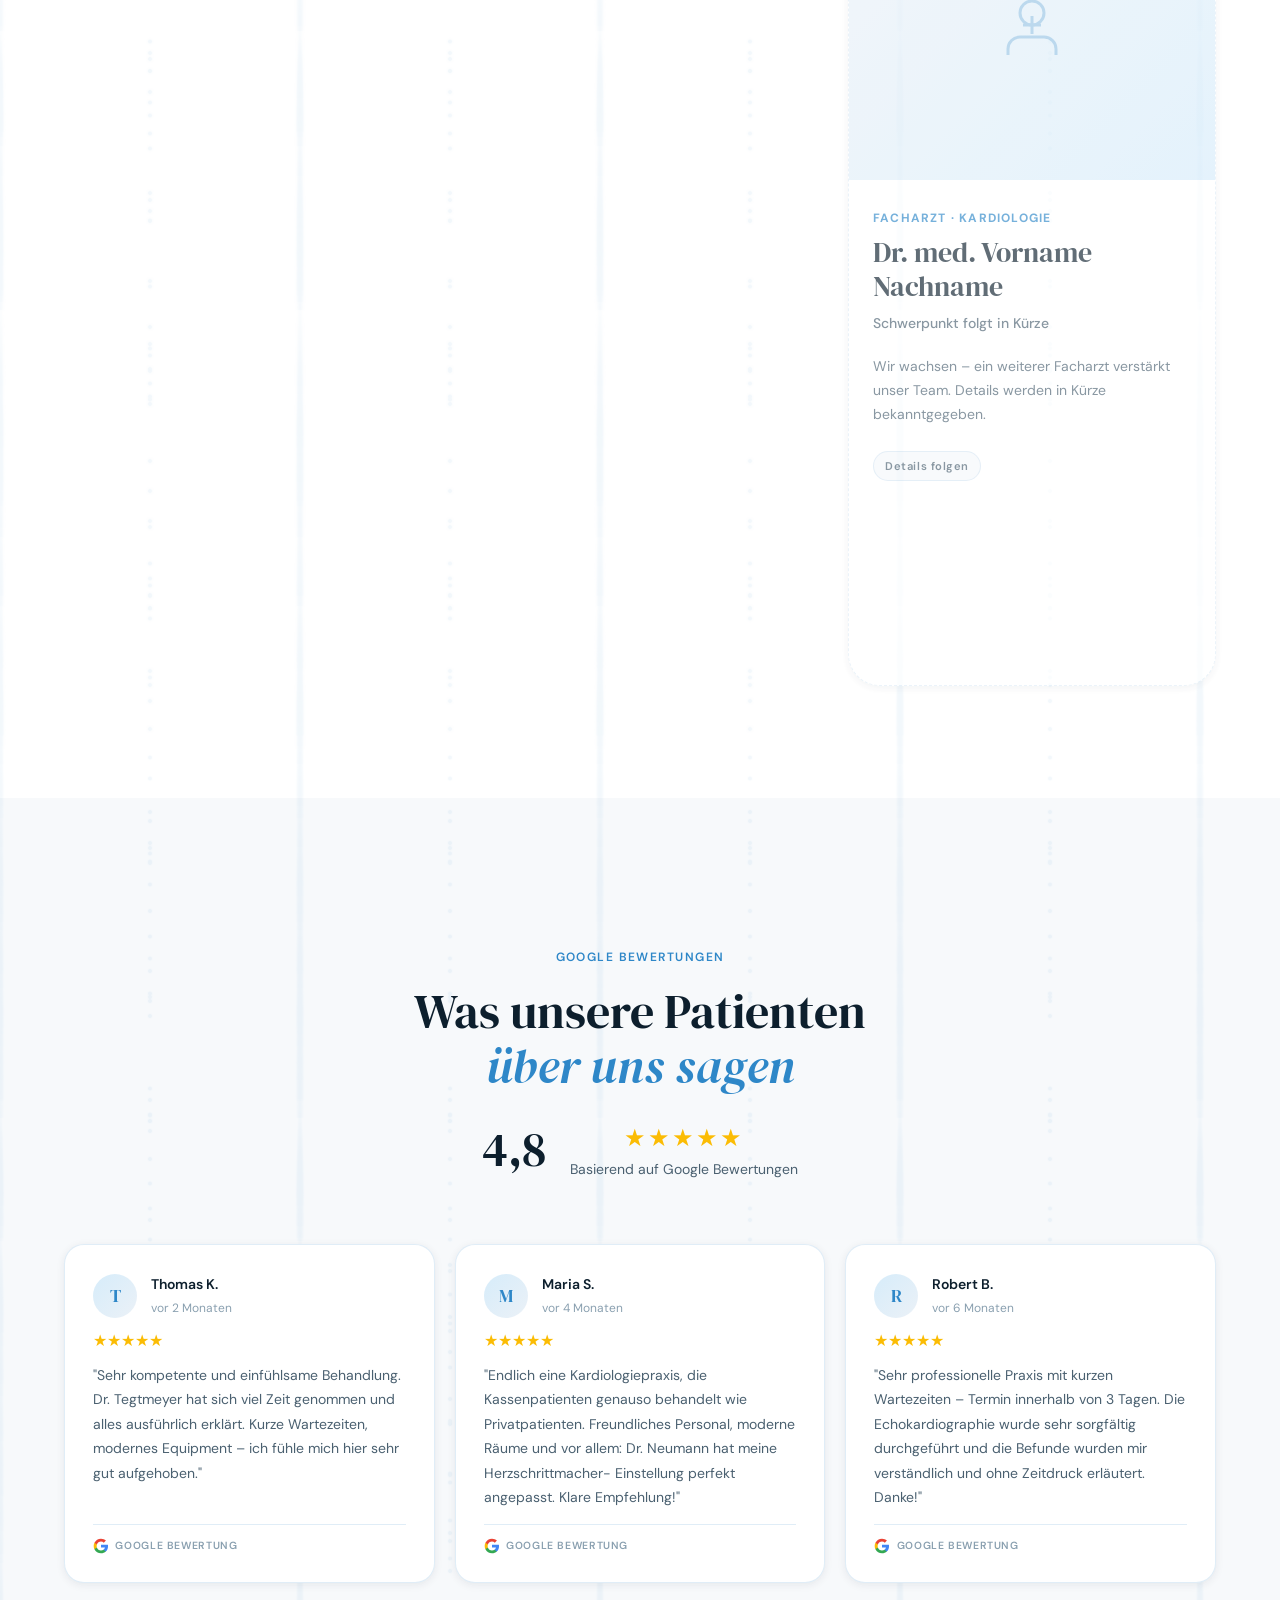
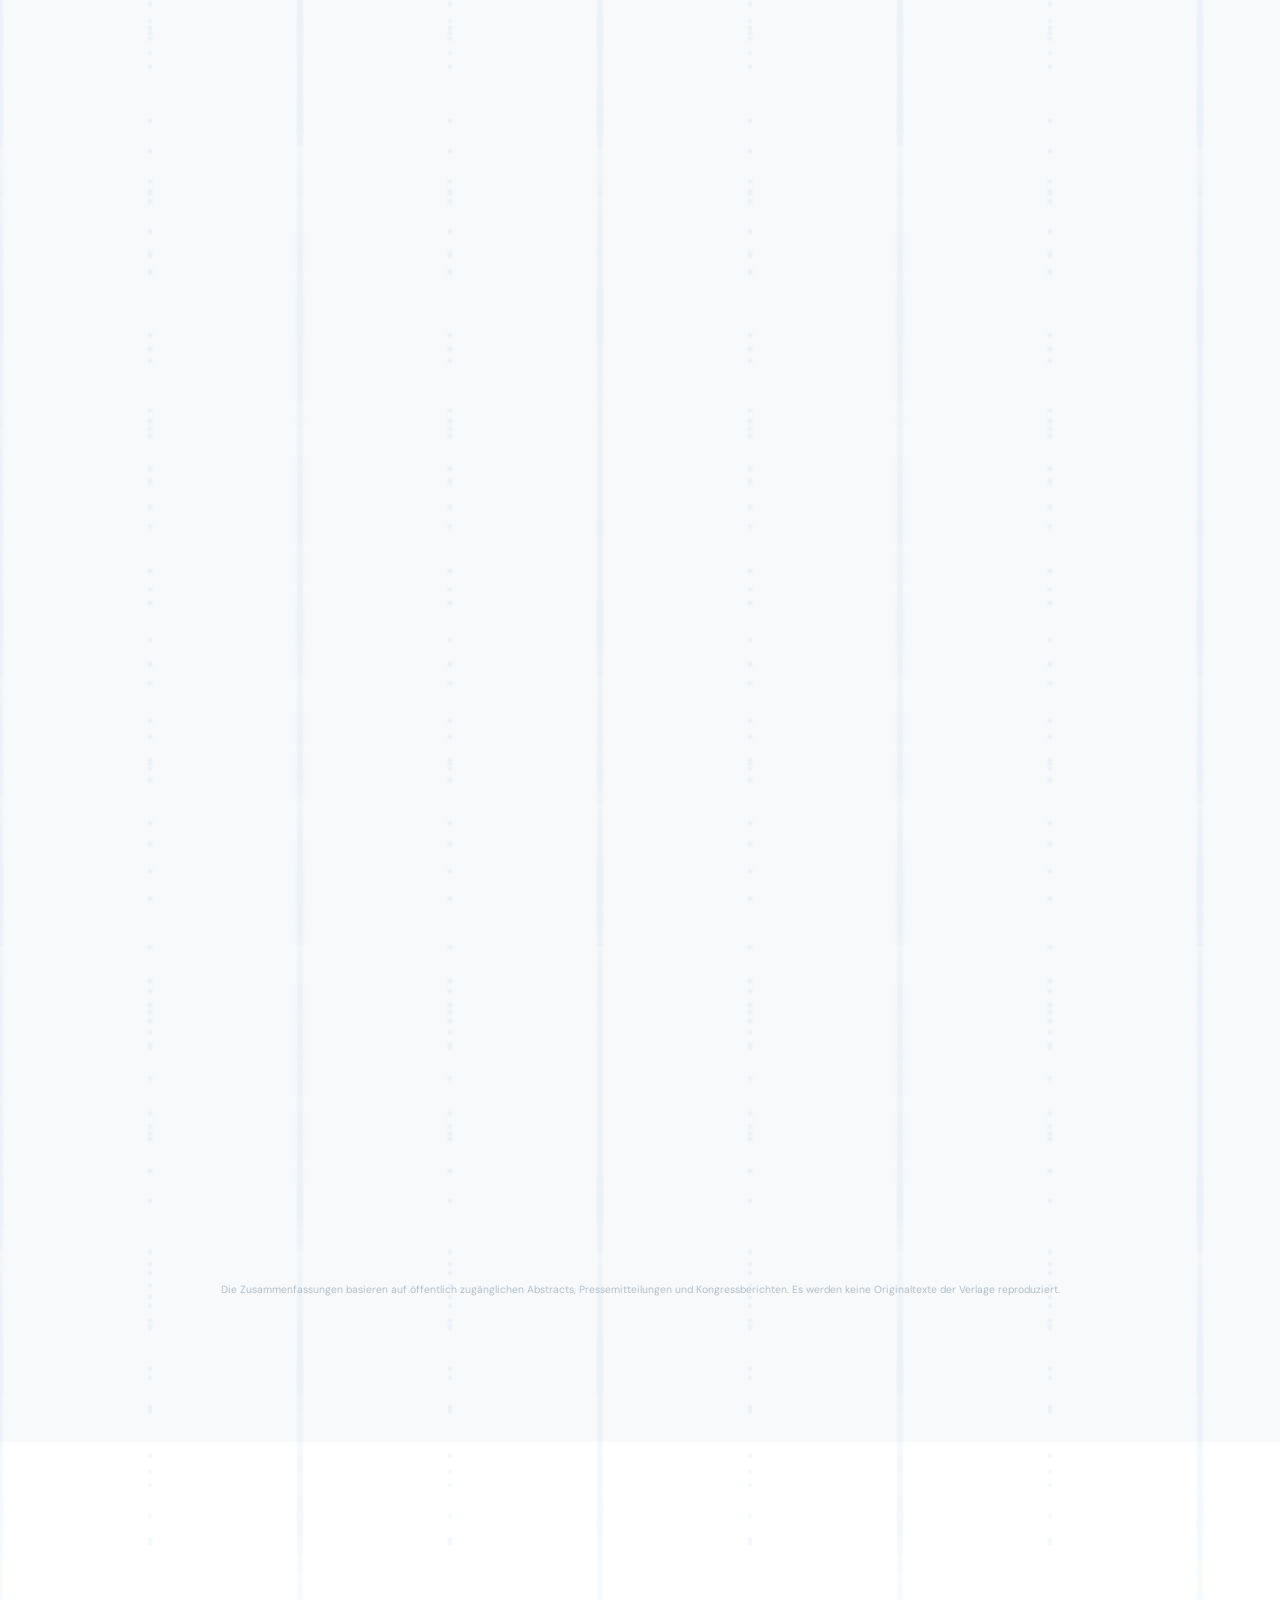
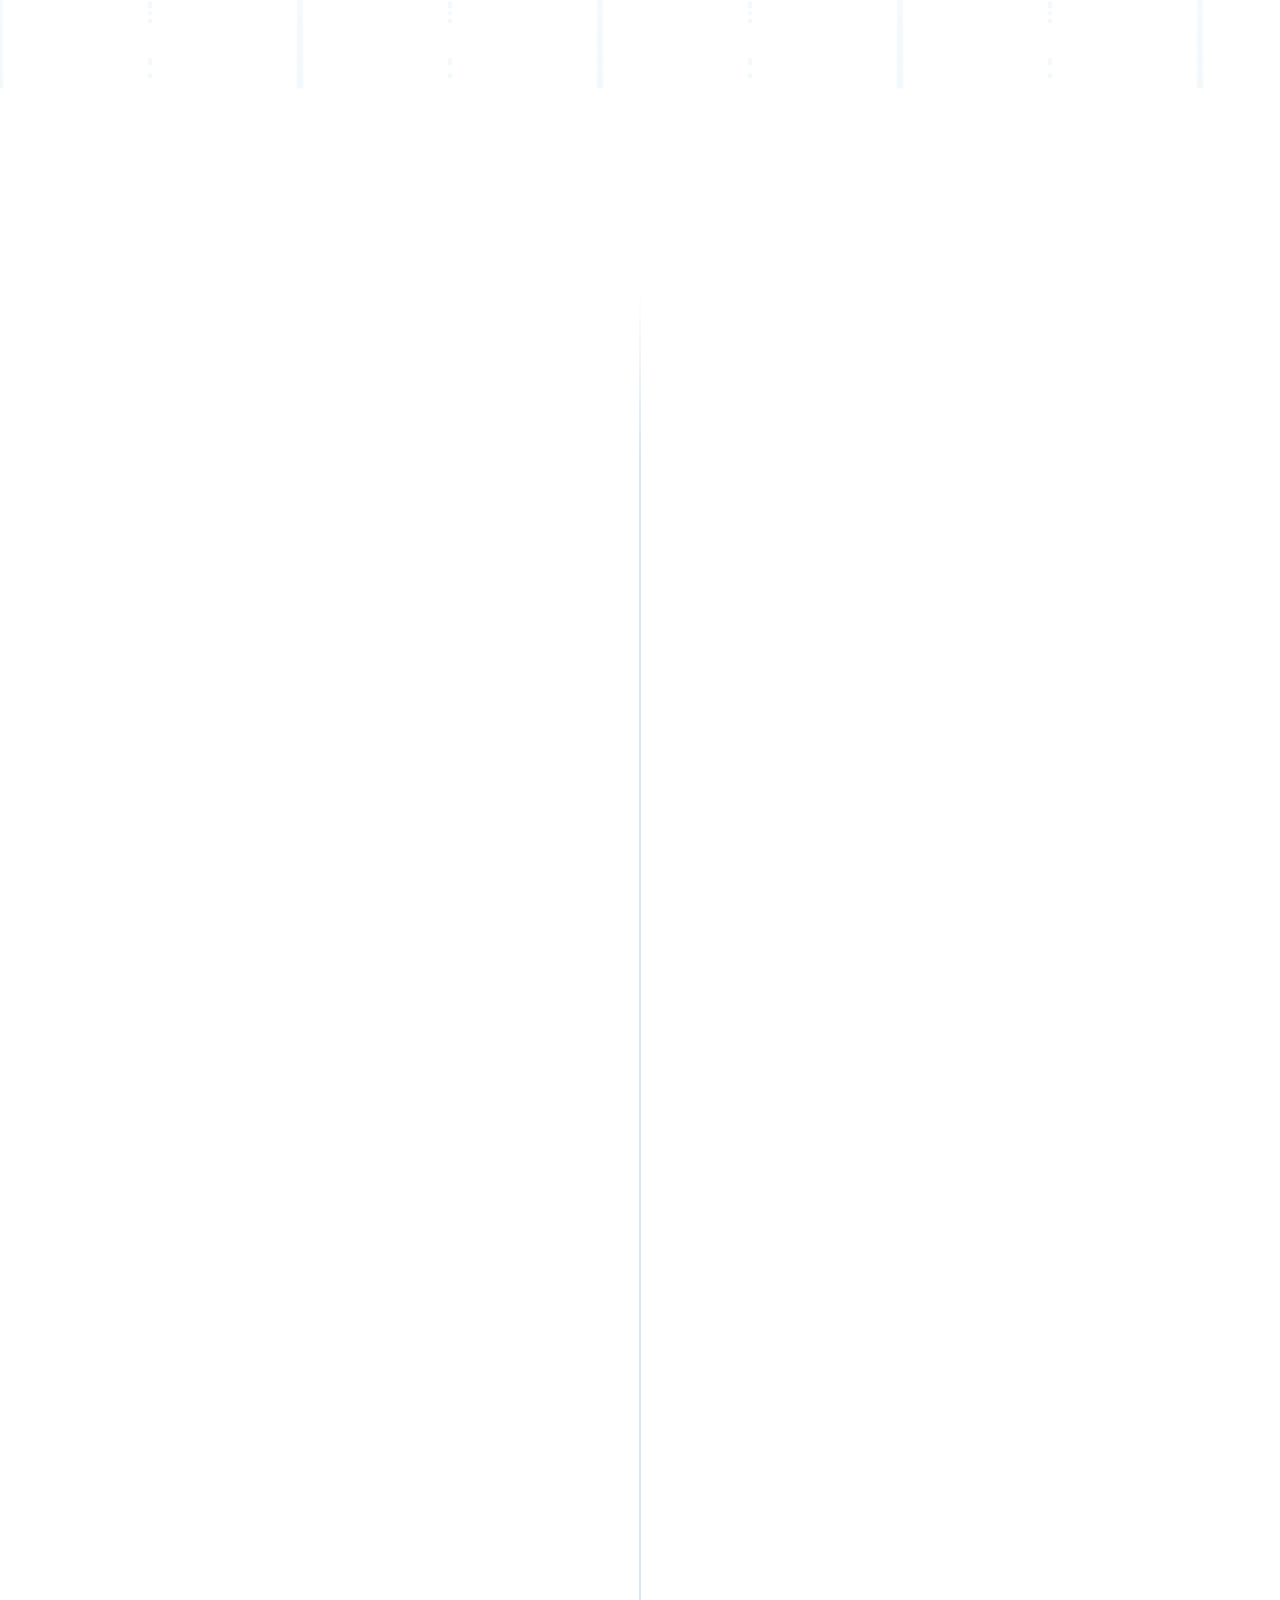
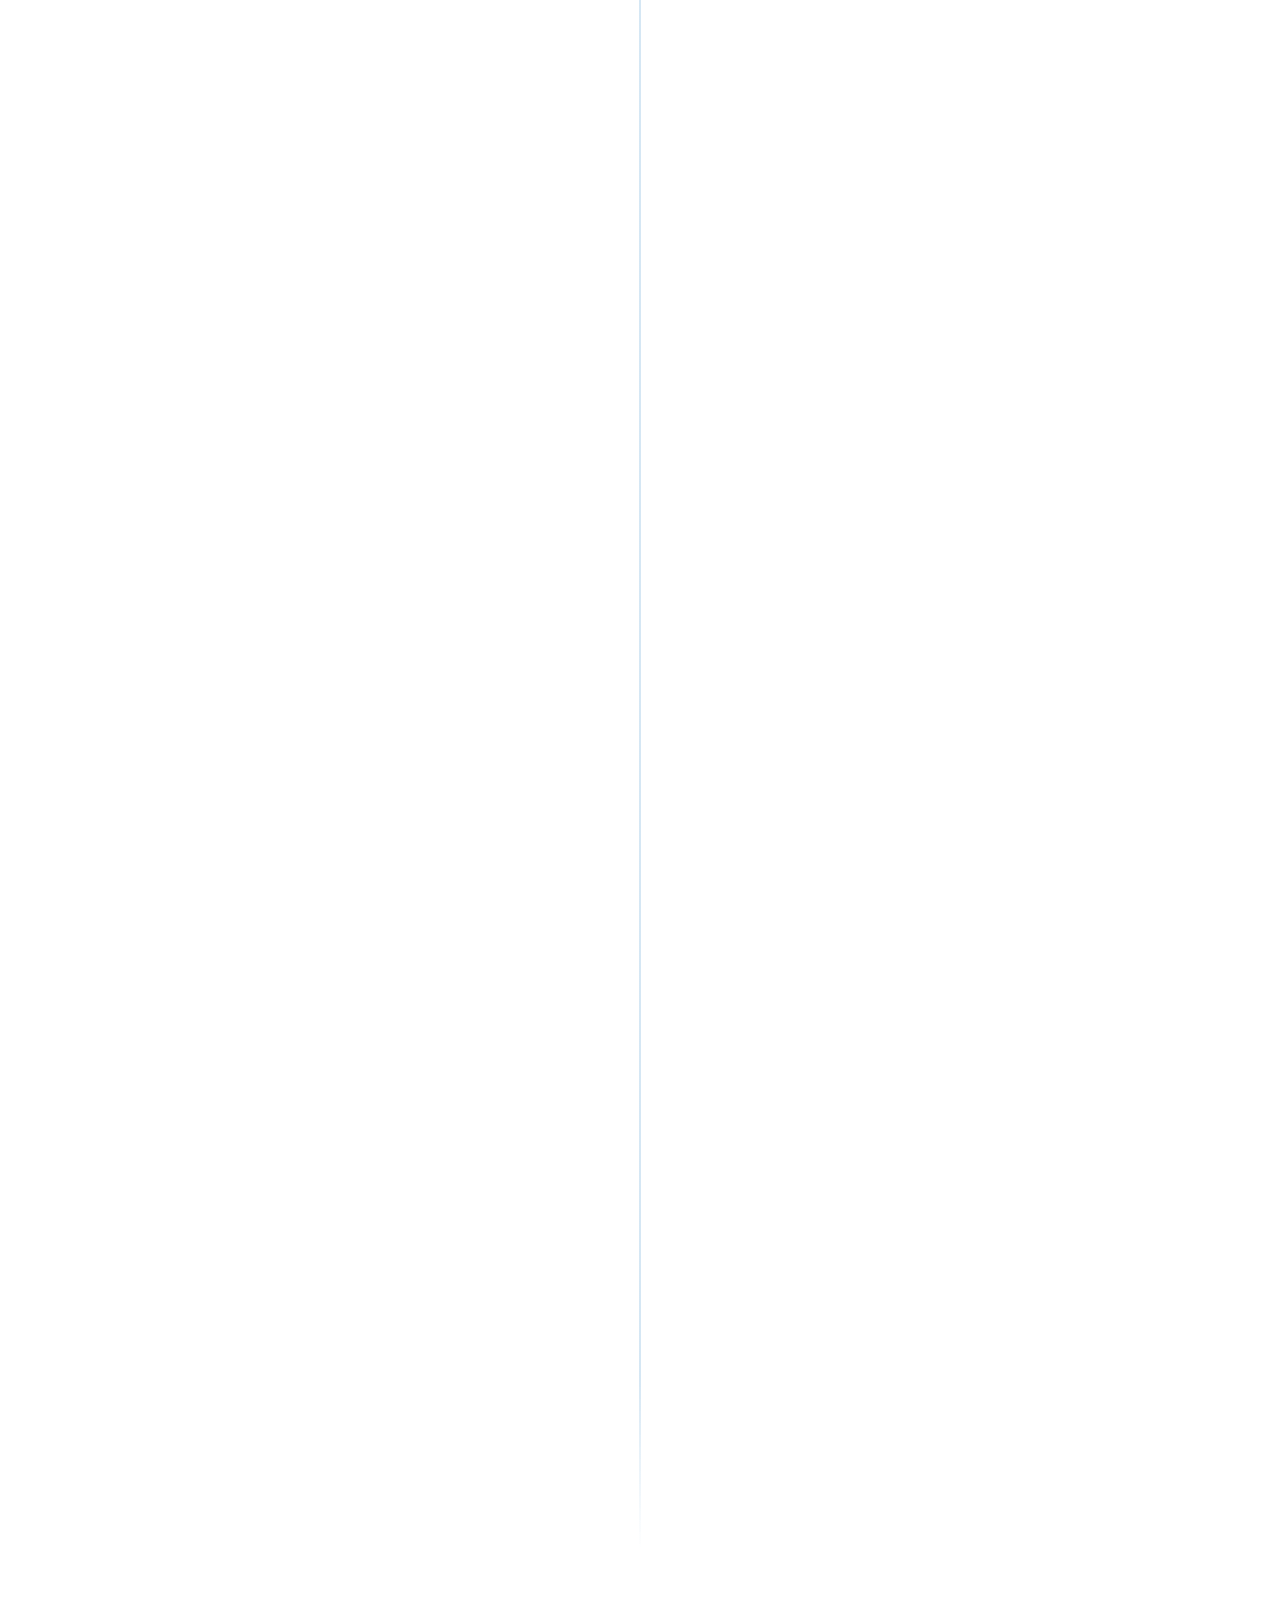
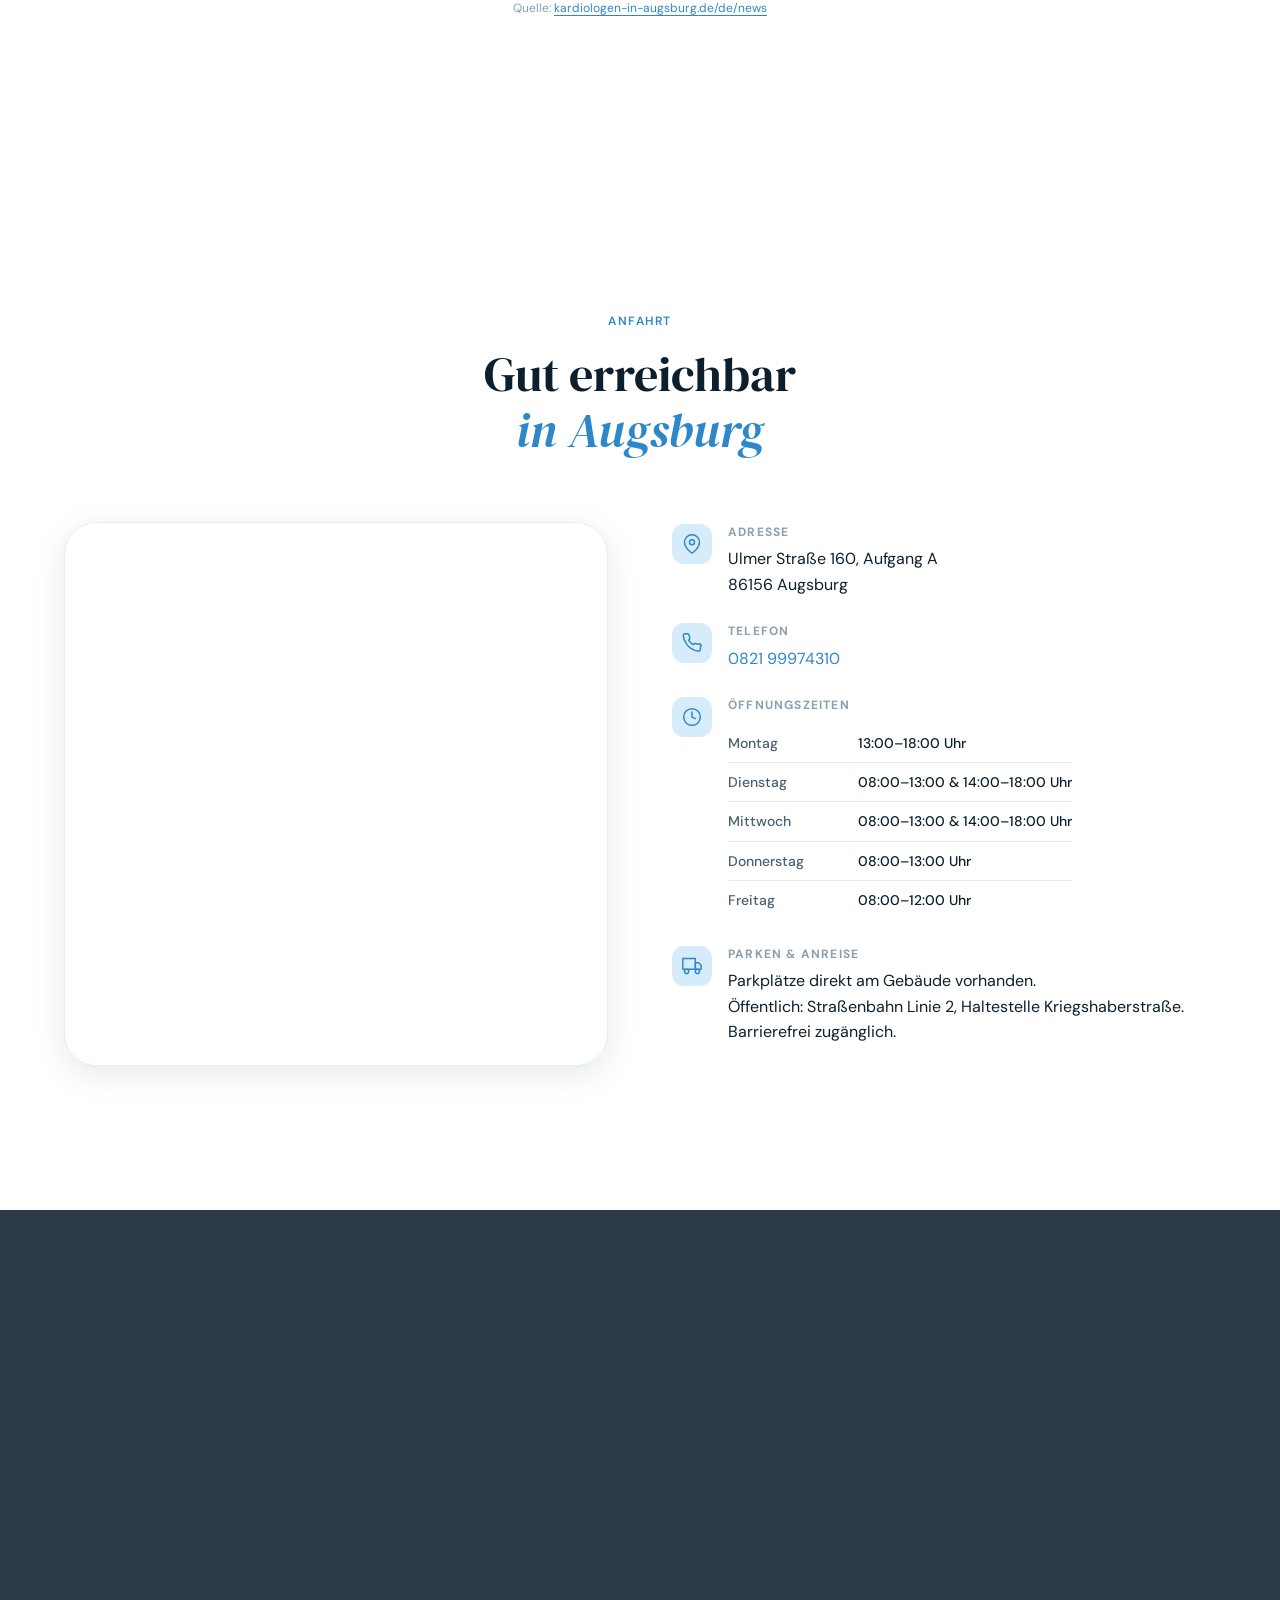
==== commit e0212079: "Impressum, Datenschutz, Cookie-Banner + Falling Pattern dezenter - impressum.html und datenschutz.ht" ====
--- a/index.html
+++ b/index.html
@@ -1573,7 +1573,7 @@
                     required
                   />
                   <label class="form-checkbox-label" for="form-privacy">
-                    Ich habe die <a href="#datenschutz">Datenschutzerklärung</a> gelesen und
+                    Ich habe die <a href="datenschutz.html" target="_blank">Datenschutzerklärung</a> gelesen und
                     stimme der Verarbeitung meiner Daten zur Bearbeitung meiner Anfrage zu.
                     <span aria-hidden="true" style="color: var(--color-accent);"> *</span>
                   </label>
@@ -1655,9 +1655,8 @@
           &copy; 2026 Kardiologie Augsburg. Alle Rechte vorbehalten.
         </span>
         <nav class="footer-legal" aria-label="Rechtliches">
-          <a href="#impressum" id="impressum">Impressum</a>
-          <a href="#datenschutz" id="datenschutz">Datenschutz</a>
-          <a href="#barrierefreiheit">Barrierefreiheit</a>
+          <a href="impressum.html">Impressum</a>
+          <a href="datenschutz.html">Datenschutz</a>
         </nav>
       </div>
     </div>
@@ -1870,5 +1869,33 @@
 
   <!-- Main JS -->
   <script src="js/main.js"></script>
+
+  <!-- ── COOKIE BANNER ── -->
+  <div id="cookie-banner" role="dialog" aria-label="Cookie-Einstellungen" aria-live="polite">
+    <p class="cookie-banner__text">
+      Diese Website verwendet technisch notwendige Cookies sowie optionale Analyse-Cookies, um Ihnen ein optimales Erlebnis zu bieten.
+      Mehr dazu in unserer <a href="datenschutz.html">Datenschutzerklärung</a>.
+    </p>
+    <div class="cookie-banner__actions">
+      <button class="cookie-btn cookie-btn--decline" id="cookie-decline">Nur notwendige</button>
+      <button class="cookie-btn cookie-btn--accept" id="cookie-accept">Alle akzeptieren</button>
+    </div>
+  </div>
+  <script>
+    (function() {
+      var banner = document.getElementById('cookie-banner');
+      if (localStorage.getItem('cookie-consent')) {
+        banner.classList.add('is-hidden');
+      }
+      document.getElementById('cookie-accept').addEventListener('click', function() {
+        localStorage.setItem('cookie-consent', 'all');
+        banner.classList.add('is-hidden');
+      });
+      document.getElementById('cookie-decline').addEventListener('click', function() {
+        localStorage.setItem('cookie-consent', 'necessary');
+        banner.classList.add('is-hidden');
+      });
+    })();
+  </script>
 </body>
 </html>
--- a/css/style.css
+++ b/css/style.css
@@ -602,7 +602,7 @@
   inset: 0;
   z-index: 0;
   overflow: hidden;
-  opacity: 0.45;
+  opacity: 0.22;
   pointer-events: none;
 }
 
@@ -3244,3 +3244,154 @@
   }
 }
 
+/* ── COOKIE BANNER ── */
+#cookie-banner {
+  position: fixed;
+  bottom: 0;
+  left: 0;
+  right: 0;
+  z-index: 9999;
+  background: rgba(13, 31, 45, 0.97);
+  border-top: 1px solid rgba(46, 135, 200, 0.25);
+  backdrop-filter: blur(12px);
+  padding: 1.25rem 1.5rem;
+  display: flex;
+  align-items: center;
+  gap: 1.5rem;
+  flex-wrap: wrap;
+  transform: translateY(0);
+  transition: transform 0.4s cubic-bezier(0.4, 0, 0.2, 1);
+}
+#cookie-banner.is-hidden {
+  transform: translateY(110%);
+}
+.cookie-banner__text {
+  flex: 1;
+  min-width: 260px;
+  color: rgba(255, 255, 255, 0.75);
+  font-size: var(--size-sm);
+  line-height: 1.55;
+}
+.cookie-banner__text a {
+  color: var(--color-primary);
+  text-decoration: underline;
+  text-underline-offset: 2px;
+}
+.cookie-banner__actions {
+  display: flex;
+  gap: 0.75rem;
+  flex-shrink: 0;
+  flex-wrap: wrap;
+}
+.cookie-btn {
+  padding: 0.55rem 1.25rem;
+  border-radius: var(--radius-pill);
+  font-family: var(--font-sans);
+  font-size: var(--size-sm);
+  font-weight: 500;
+  cursor: pointer;
+  transition: var(--transition);
+  border: none;
+  white-space: nowrap;
+}
+.cookie-btn--accept {
+  background: var(--color-primary);
+  color: #fff;
+}
+.cookie-btn--accept:hover {
+  background: var(--color-primary-dk);
+}
+.cookie-btn--decline {
+  background: transparent;
+  color: rgba(255, 255, 255, 0.65);
+  border: 1px solid rgba(255, 255, 255, 0.2);
+}
+.cookie-btn--decline:hover {
+  border-color: rgba(255, 255, 255, 0.4);
+  color: #fff;
+}
+
+/* ── IMPRESSUM / DATENSCHUTZ SEITEN ── */
+.legal-page {
+  min-height: 100vh;
+  background: var(--color-surface);
+}
+.legal-page__nav {
+  background: rgba(13, 31, 45, 0.97);
+  backdrop-filter: blur(16px);
+  border-bottom: 1px solid rgba(46, 135, 200, 0.15);
+  padding: 1rem 2rem;
+  display: flex;
+  align-items: center;
+  gap: 1.5rem;
+}
+.legal-page__nav img {
+  height: 40px;
+  width: auto;
+}
+.legal-page__nav a {
+  color: rgba(255, 255, 255, 0.65);
+  font-size: var(--size-sm);
+  text-decoration: none;
+  transition: color 0.2s;
+}
+.legal-page__nav a:hover {
+  color: #fff;
+}
+.legal-content {
+  max-width: 780px;
+  margin: 4rem auto;
+  padding: 0 1.5rem 6rem;
+}
+.legal-content h1 {
+  font-family: var(--font-serif);
+  font-size: var(--size-2xl);
+  color: var(--color-ink);
+  margin-bottom: 0.5rem;
+}
+.legal-content .legal-subtitle {
+  color: var(--color-ink-muted);
+  font-size: var(--size-sm);
+  margin-bottom: 3rem;
+}
+.legal-content h2 {
+  font-family: var(--font-sans);
+  font-size: var(--size-md);
+  font-weight: 600;
+  color: var(--color-ink);
+  margin-top: 2.5rem;
+  margin-bottom: 0.75rem;
+  padding-bottom: 0.5rem;
+  border-bottom: 1px solid var(--color-border);
+}
+.legal-content p,
+.legal-content li {
+  font-size: var(--size-base);
+  color: var(--color-ink-muted);
+  line-height: 1.7;
+  margin-bottom: 0.6rem;
+}
+.legal-content ul {
+  padding-left: 1.25rem;
+  margin-bottom: 1rem;
+}
+.legal-content a {
+  color: var(--color-primary);
+  text-decoration: underline;
+  text-underline-offset: 2px;
+}
+.legal-back {
+  display: inline-flex;
+  align-items: center;
+  gap: 0.4rem;
+  color: var(--color-primary);
+  font-size: var(--size-sm);
+  font-weight: 500;
+  text-decoration: none;
+  margin-bottom: 2rem;
+  transition: gap 0.2s;
+}
+.legal-back:hover {
+  gap: 0.65rem;
+}
+
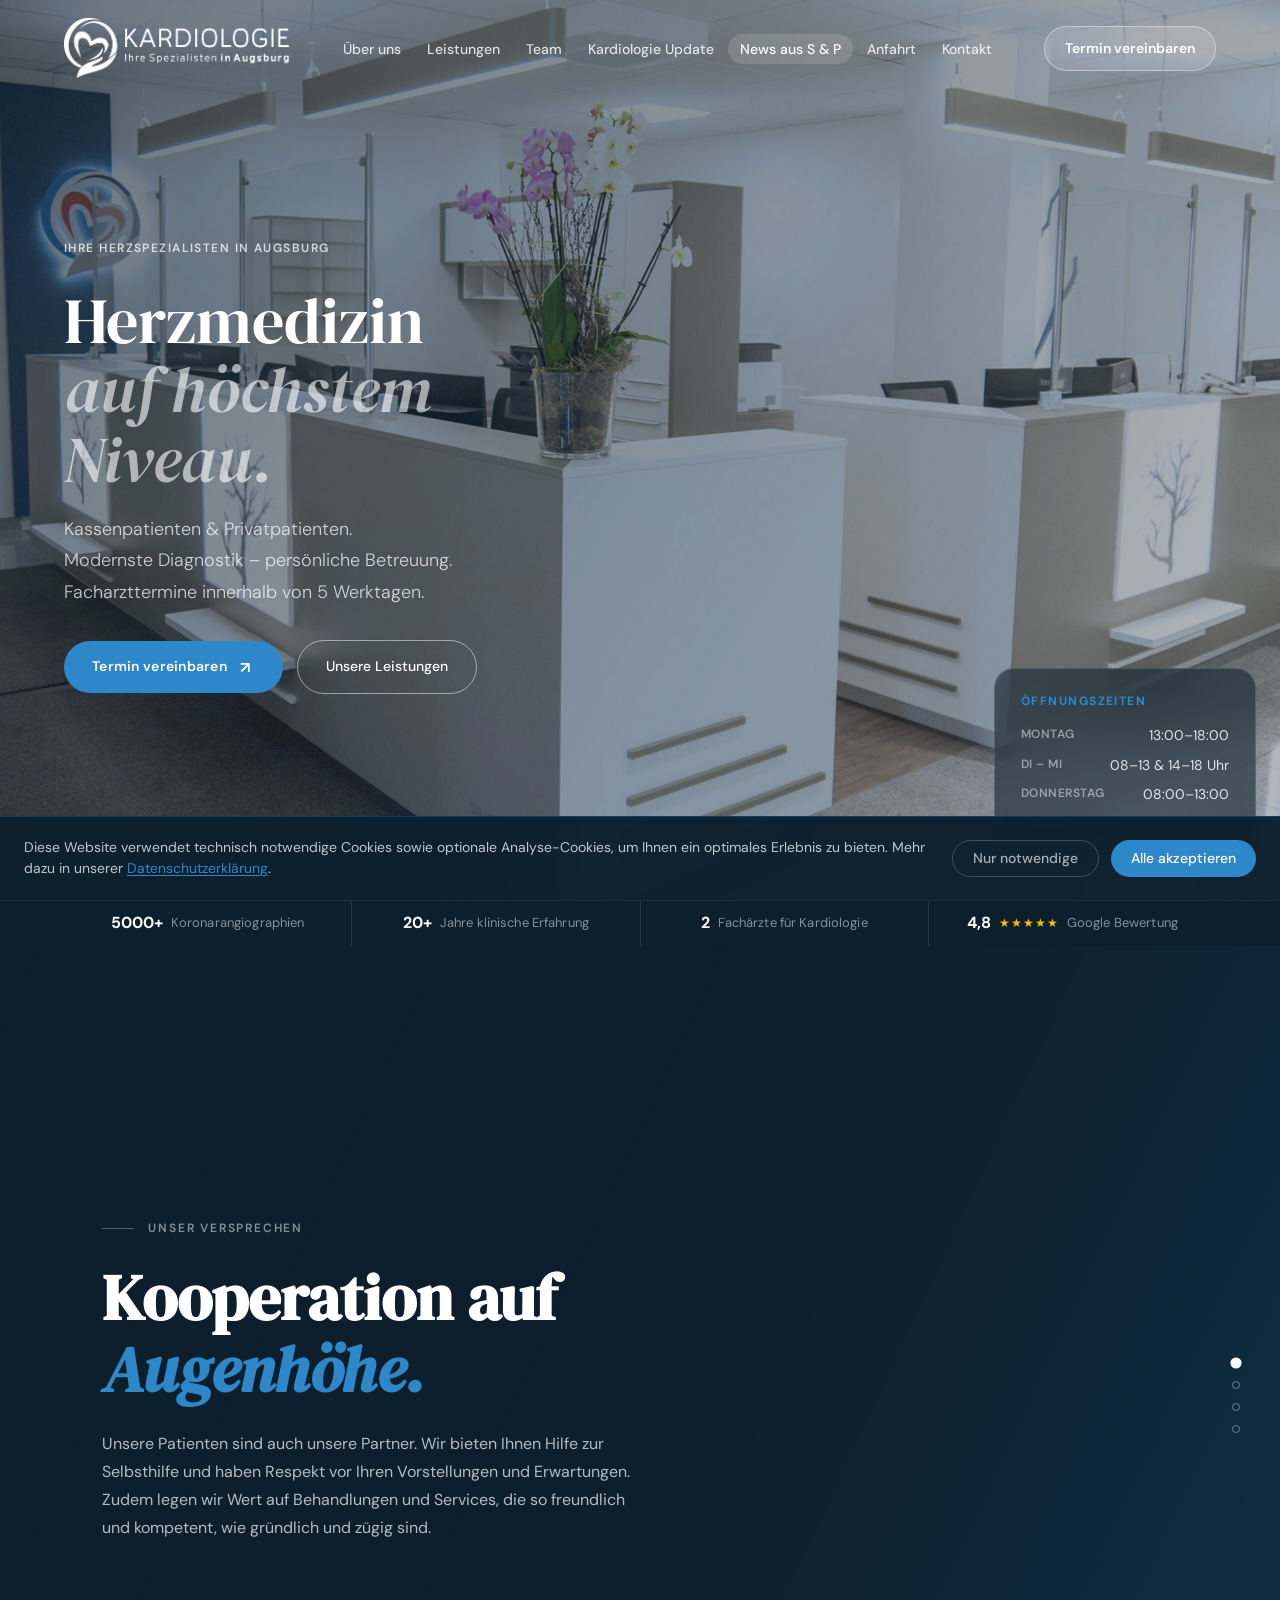
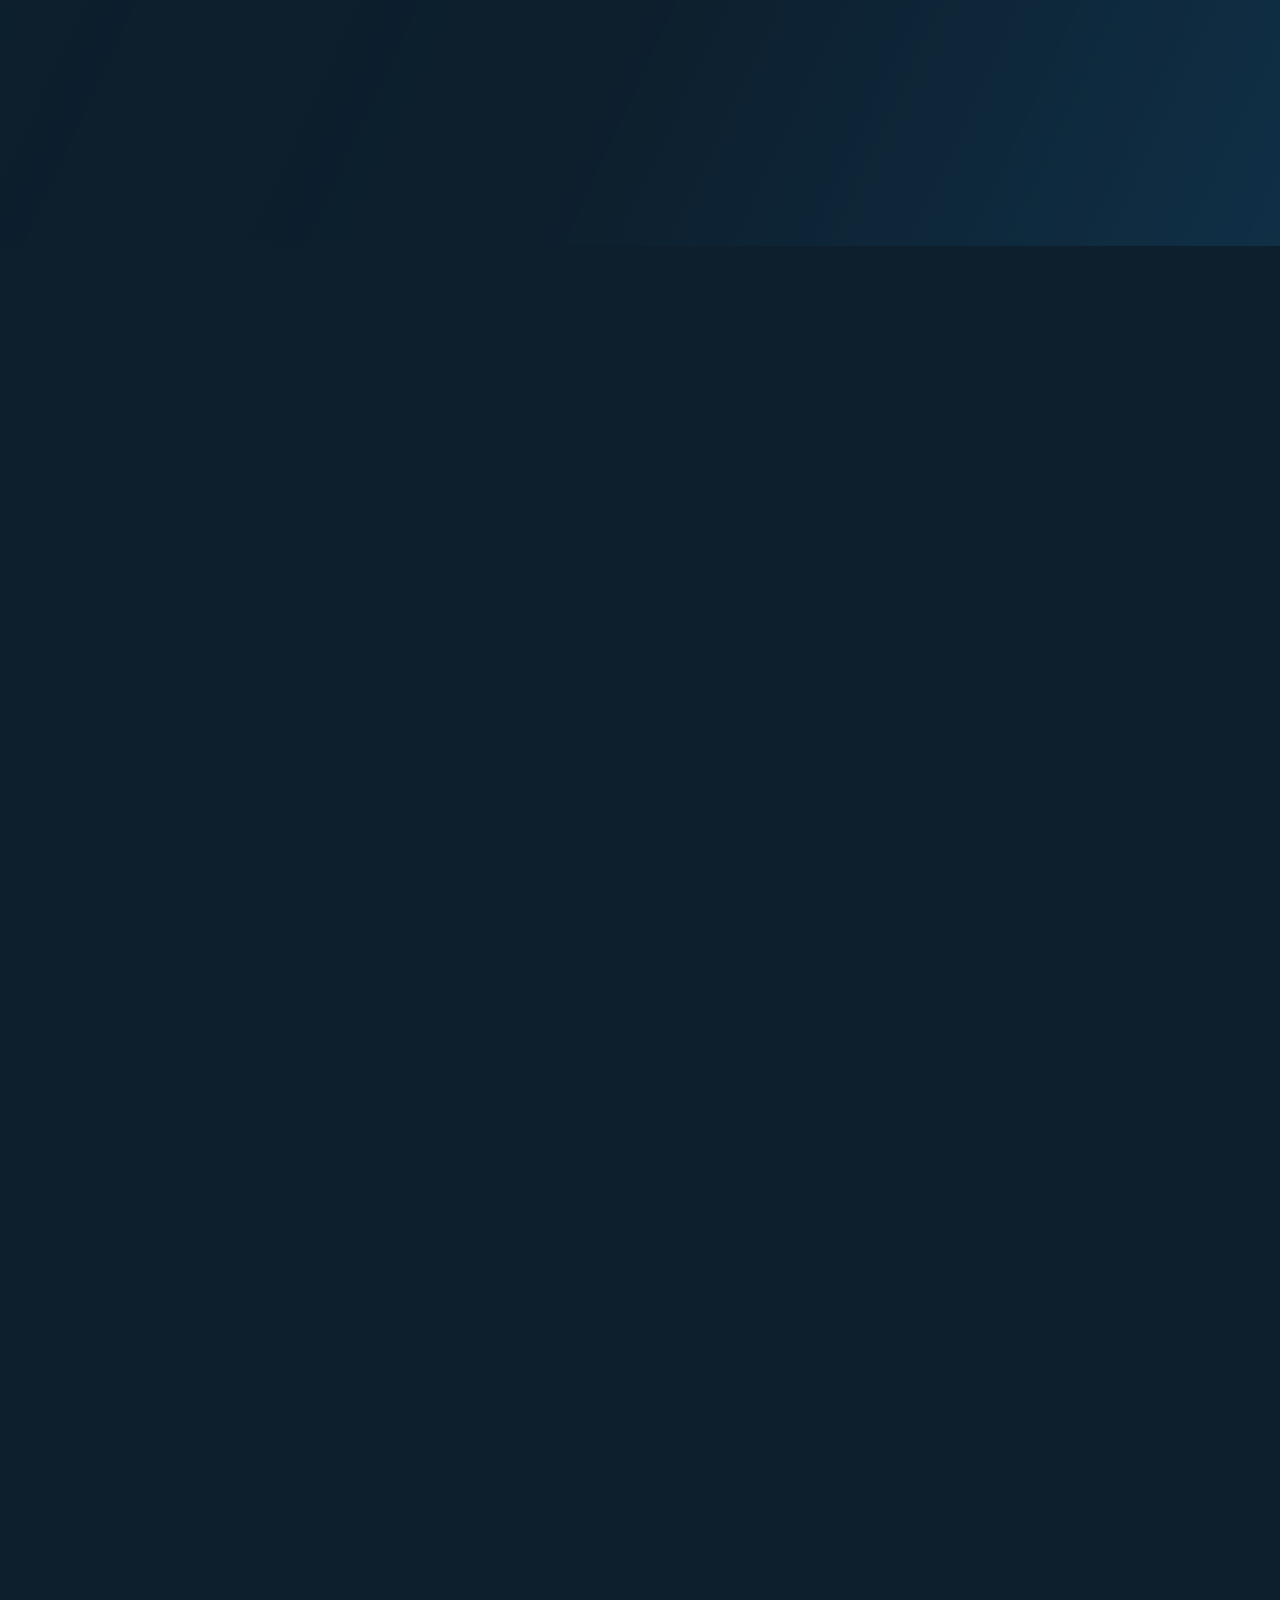
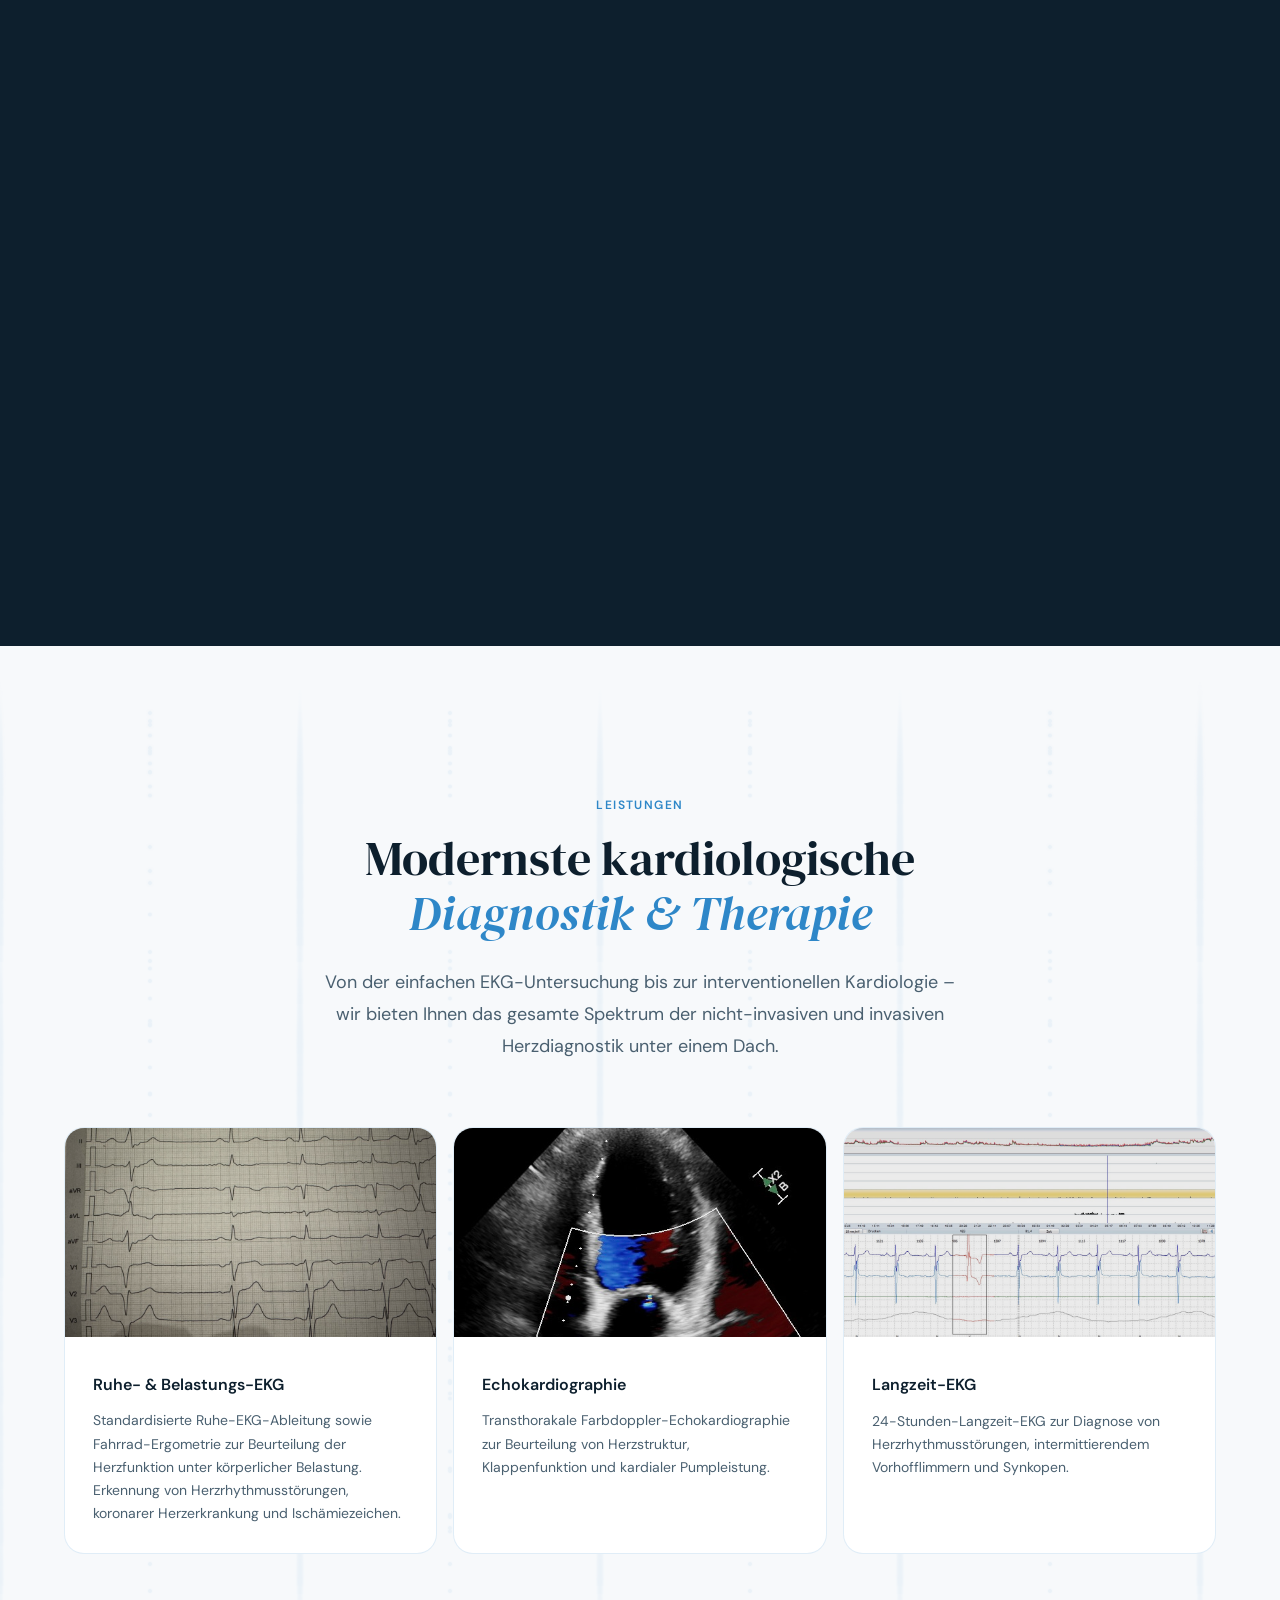
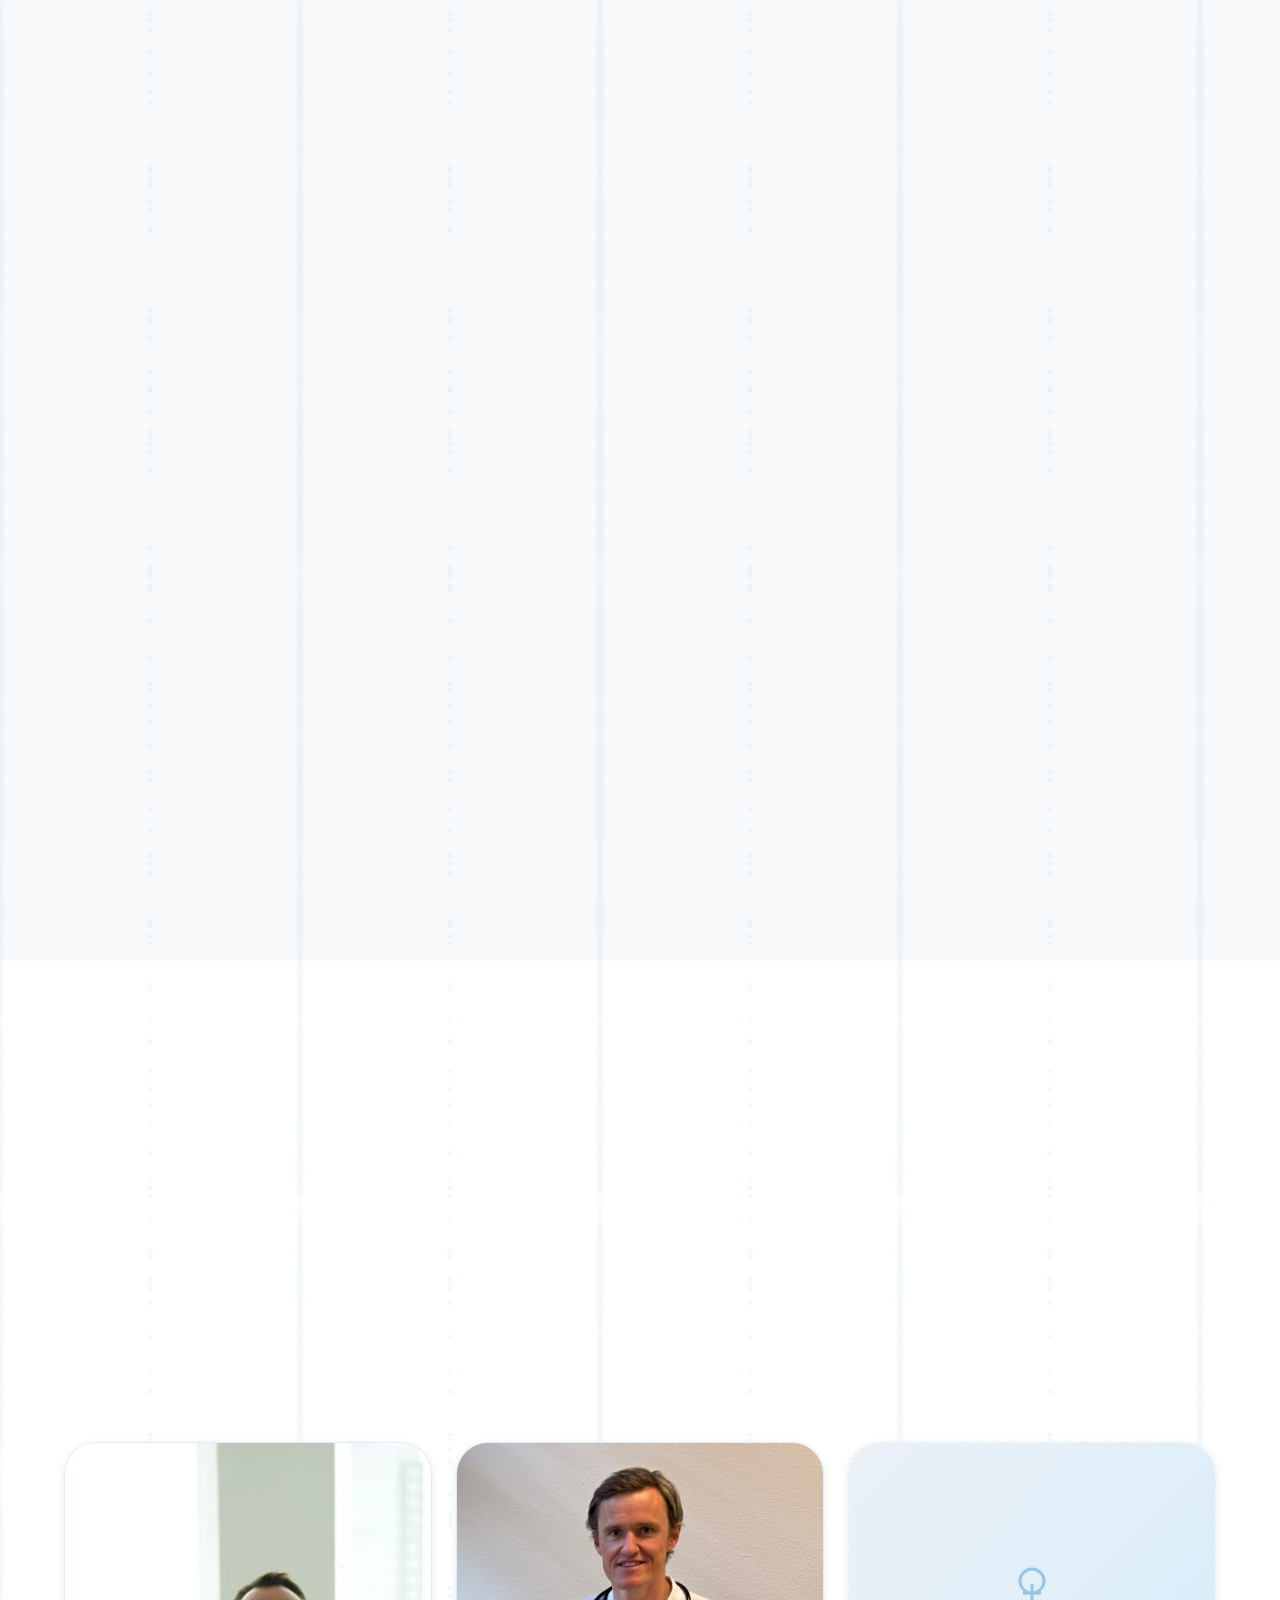
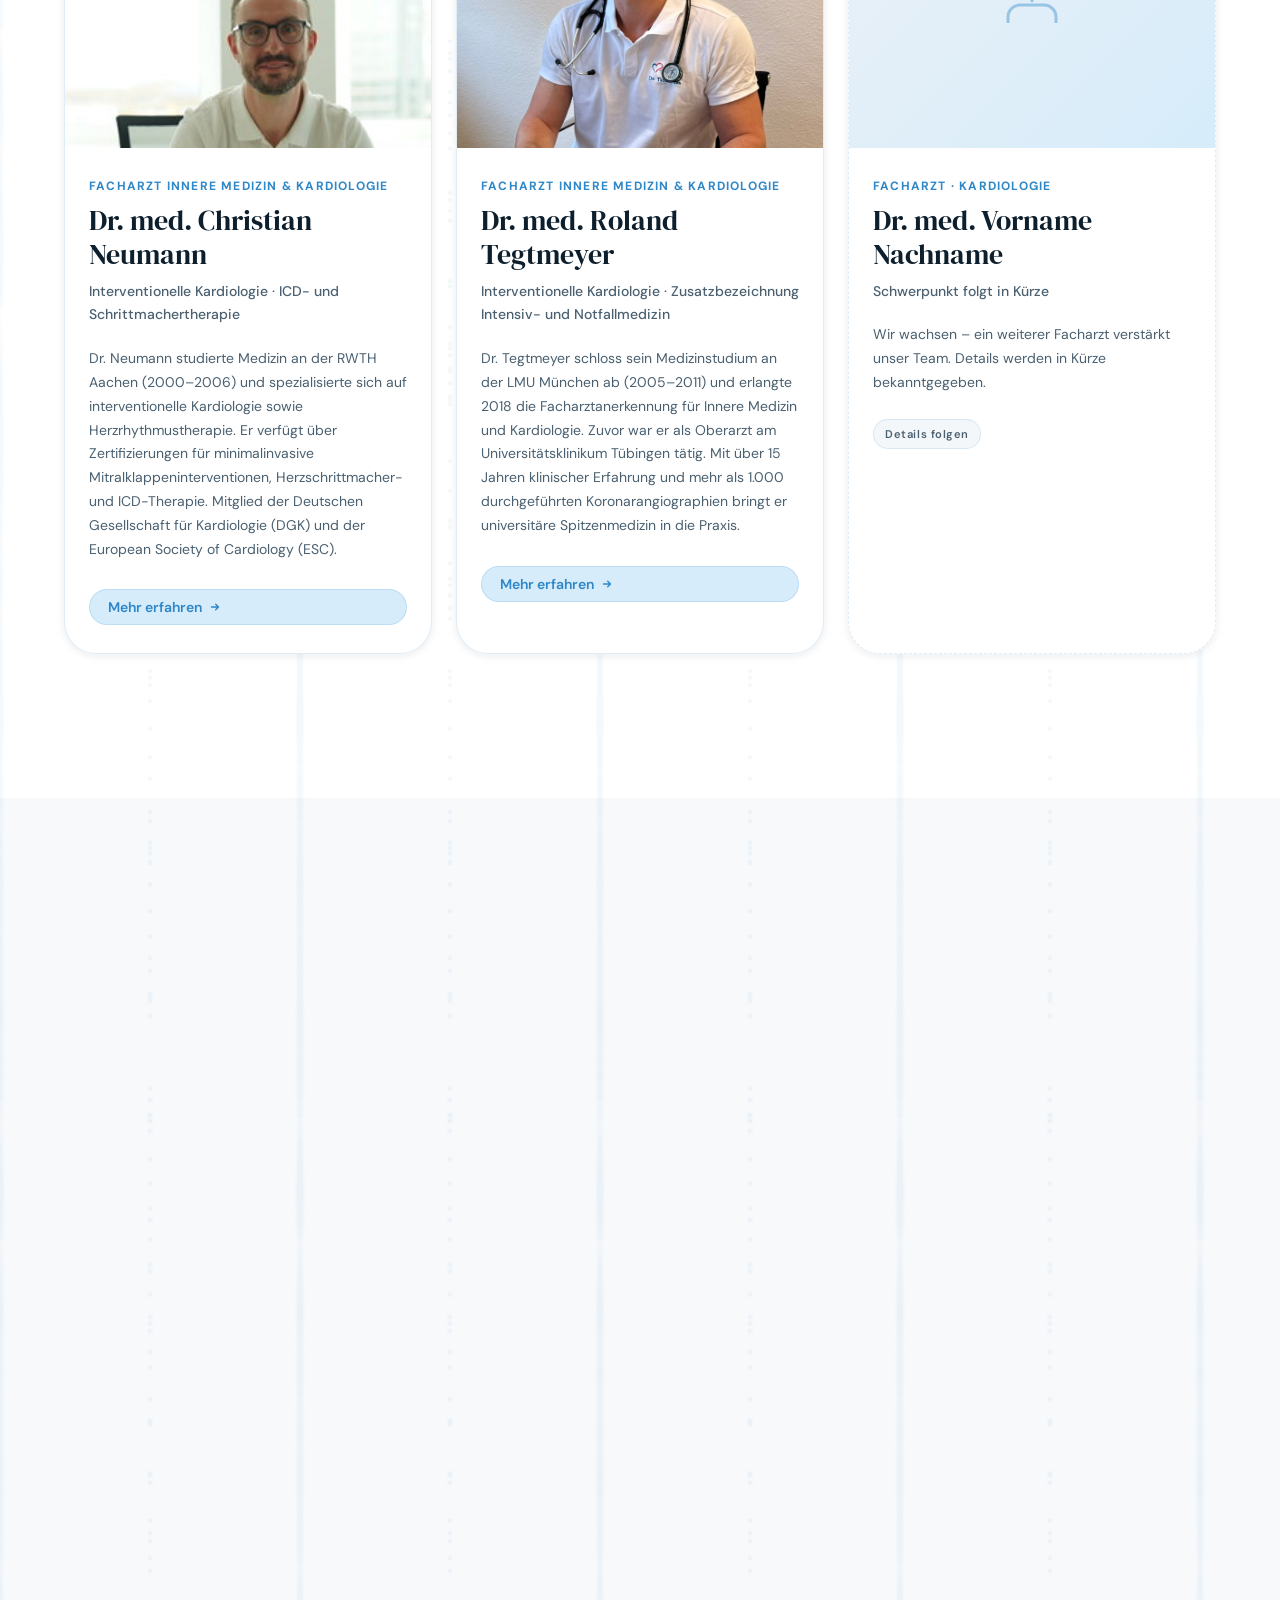
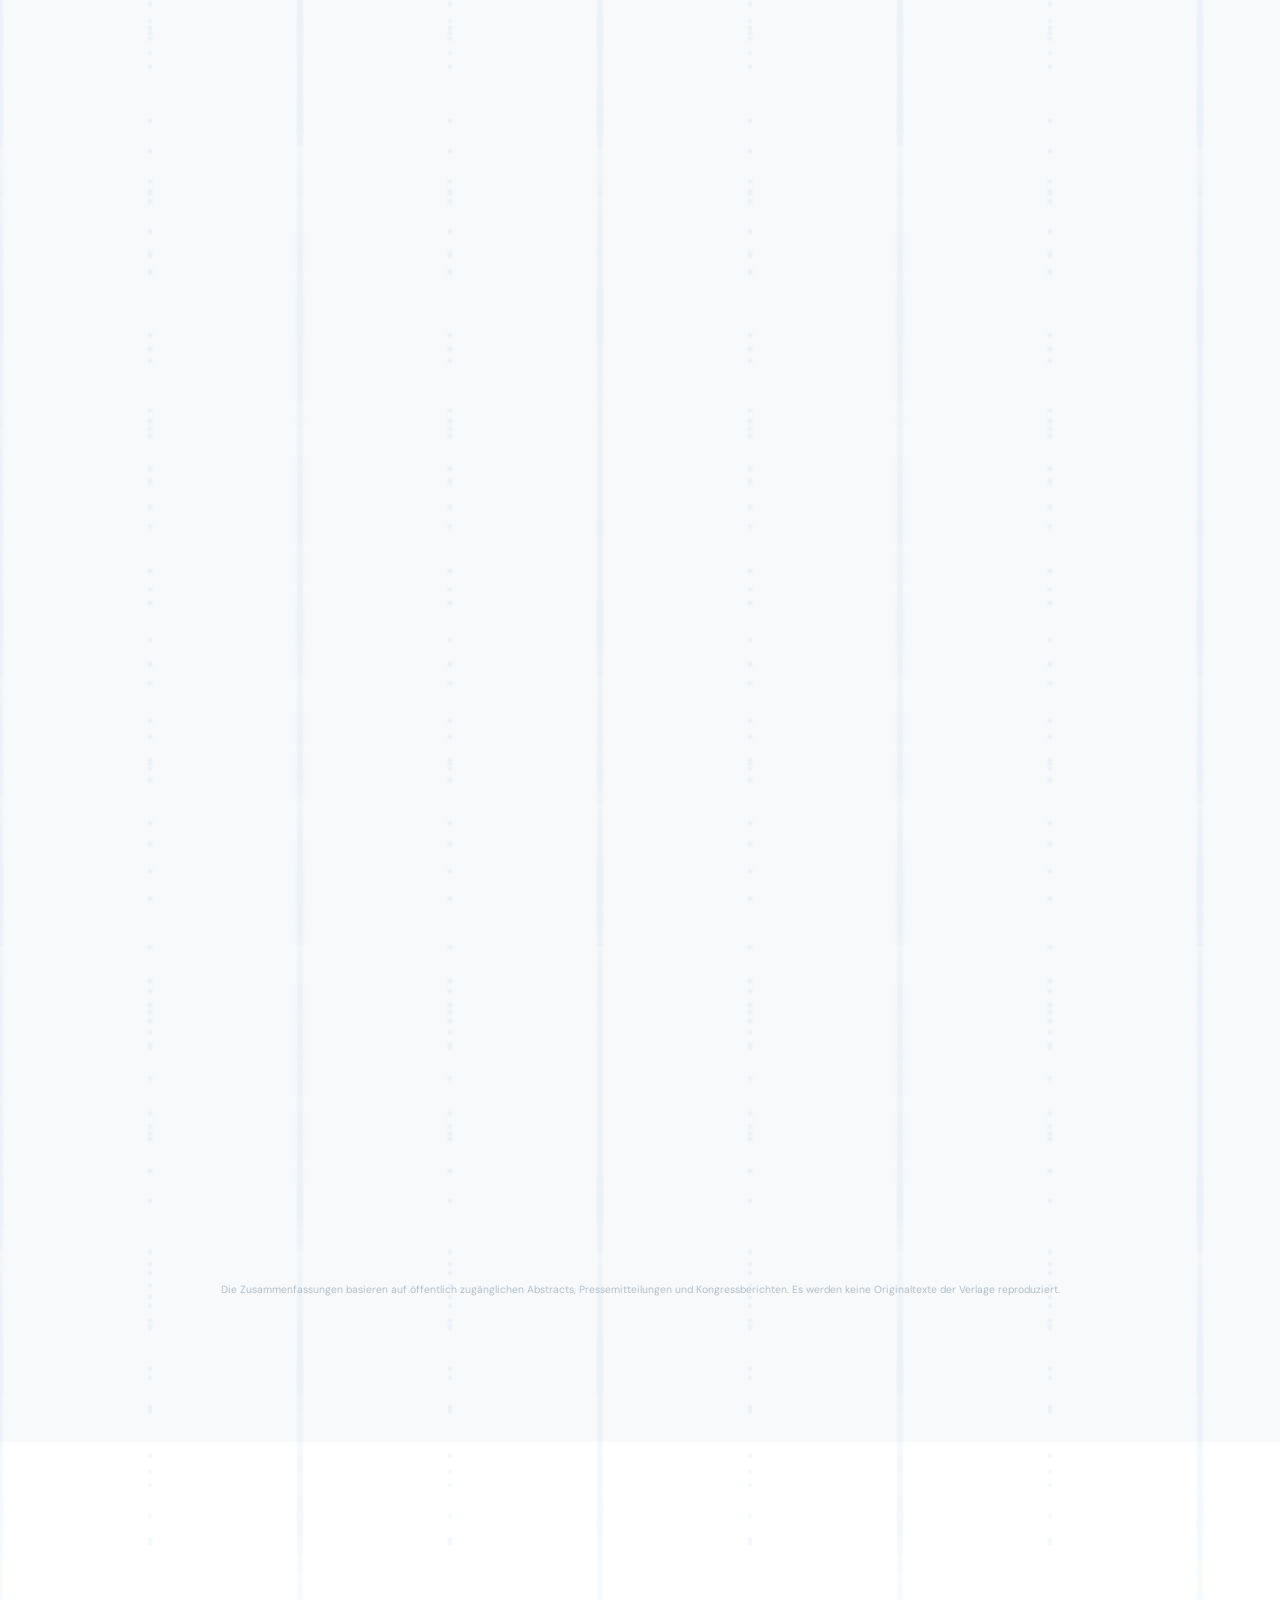
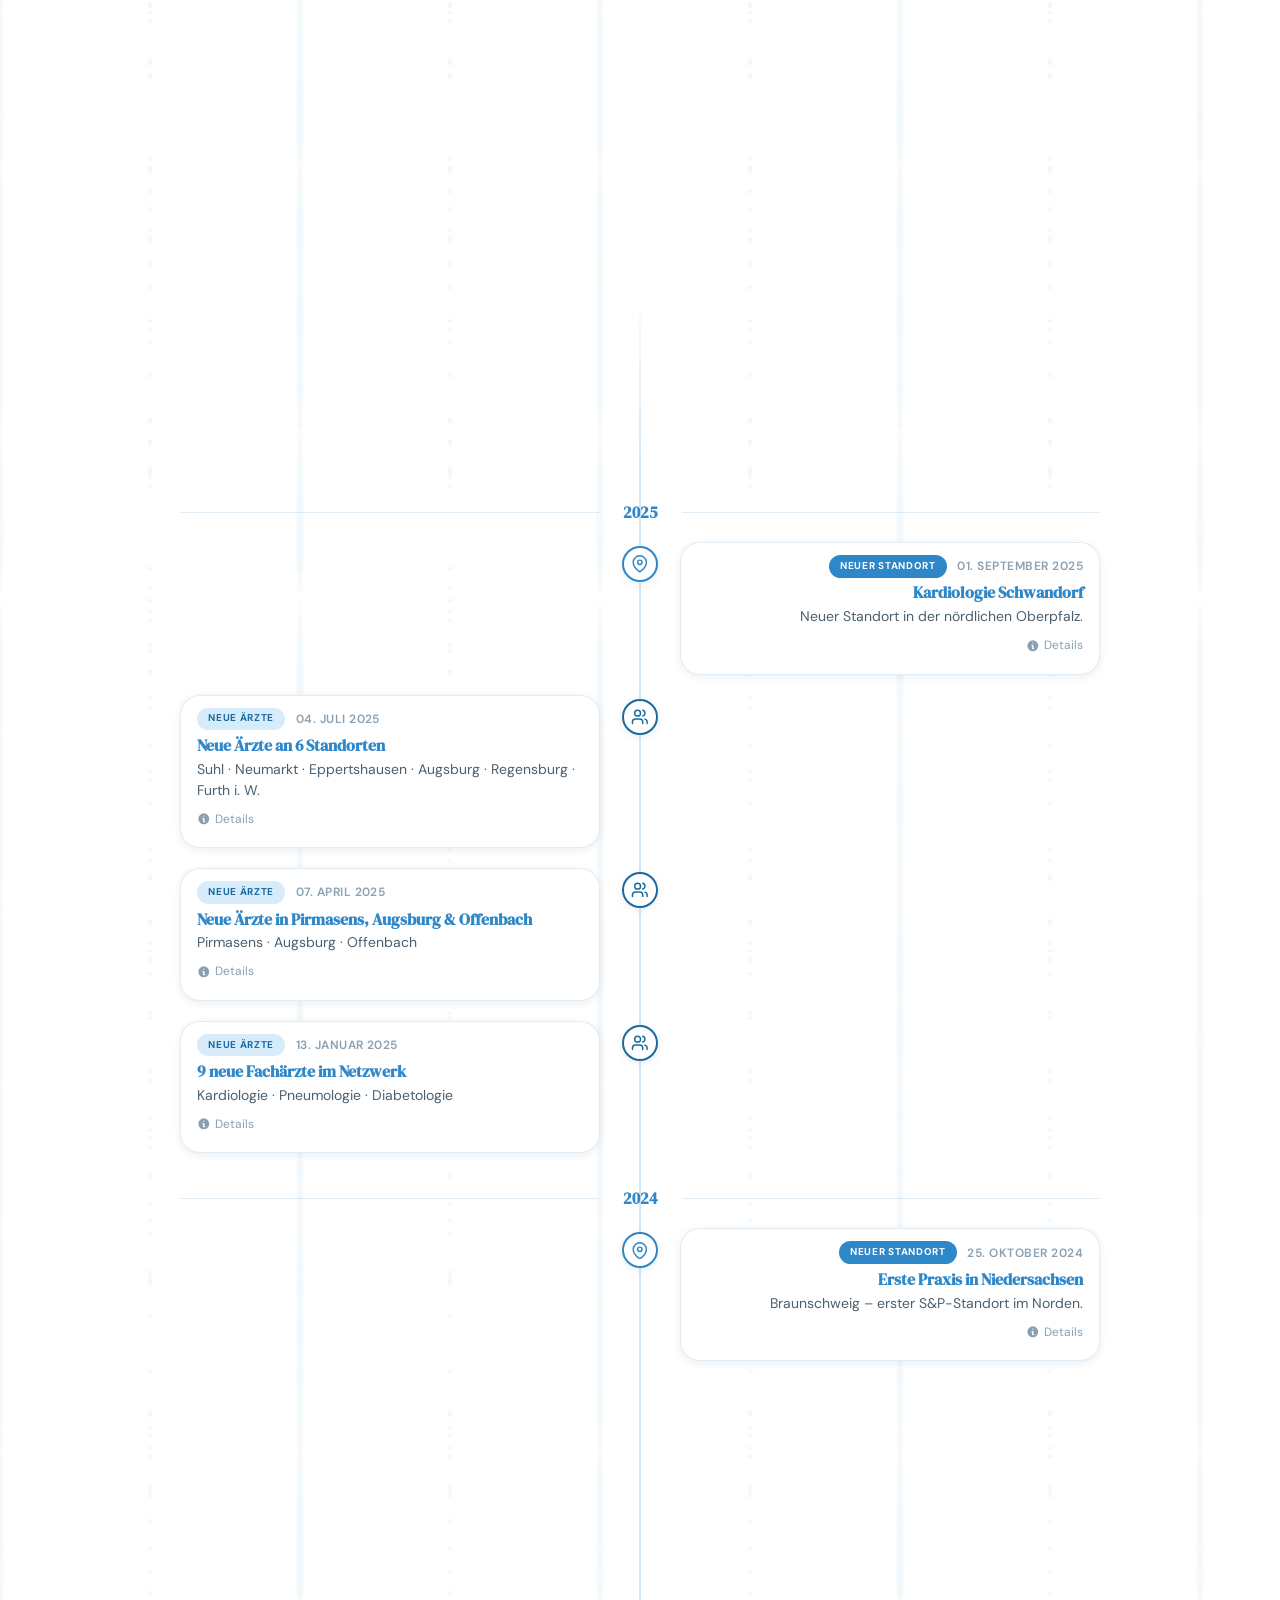
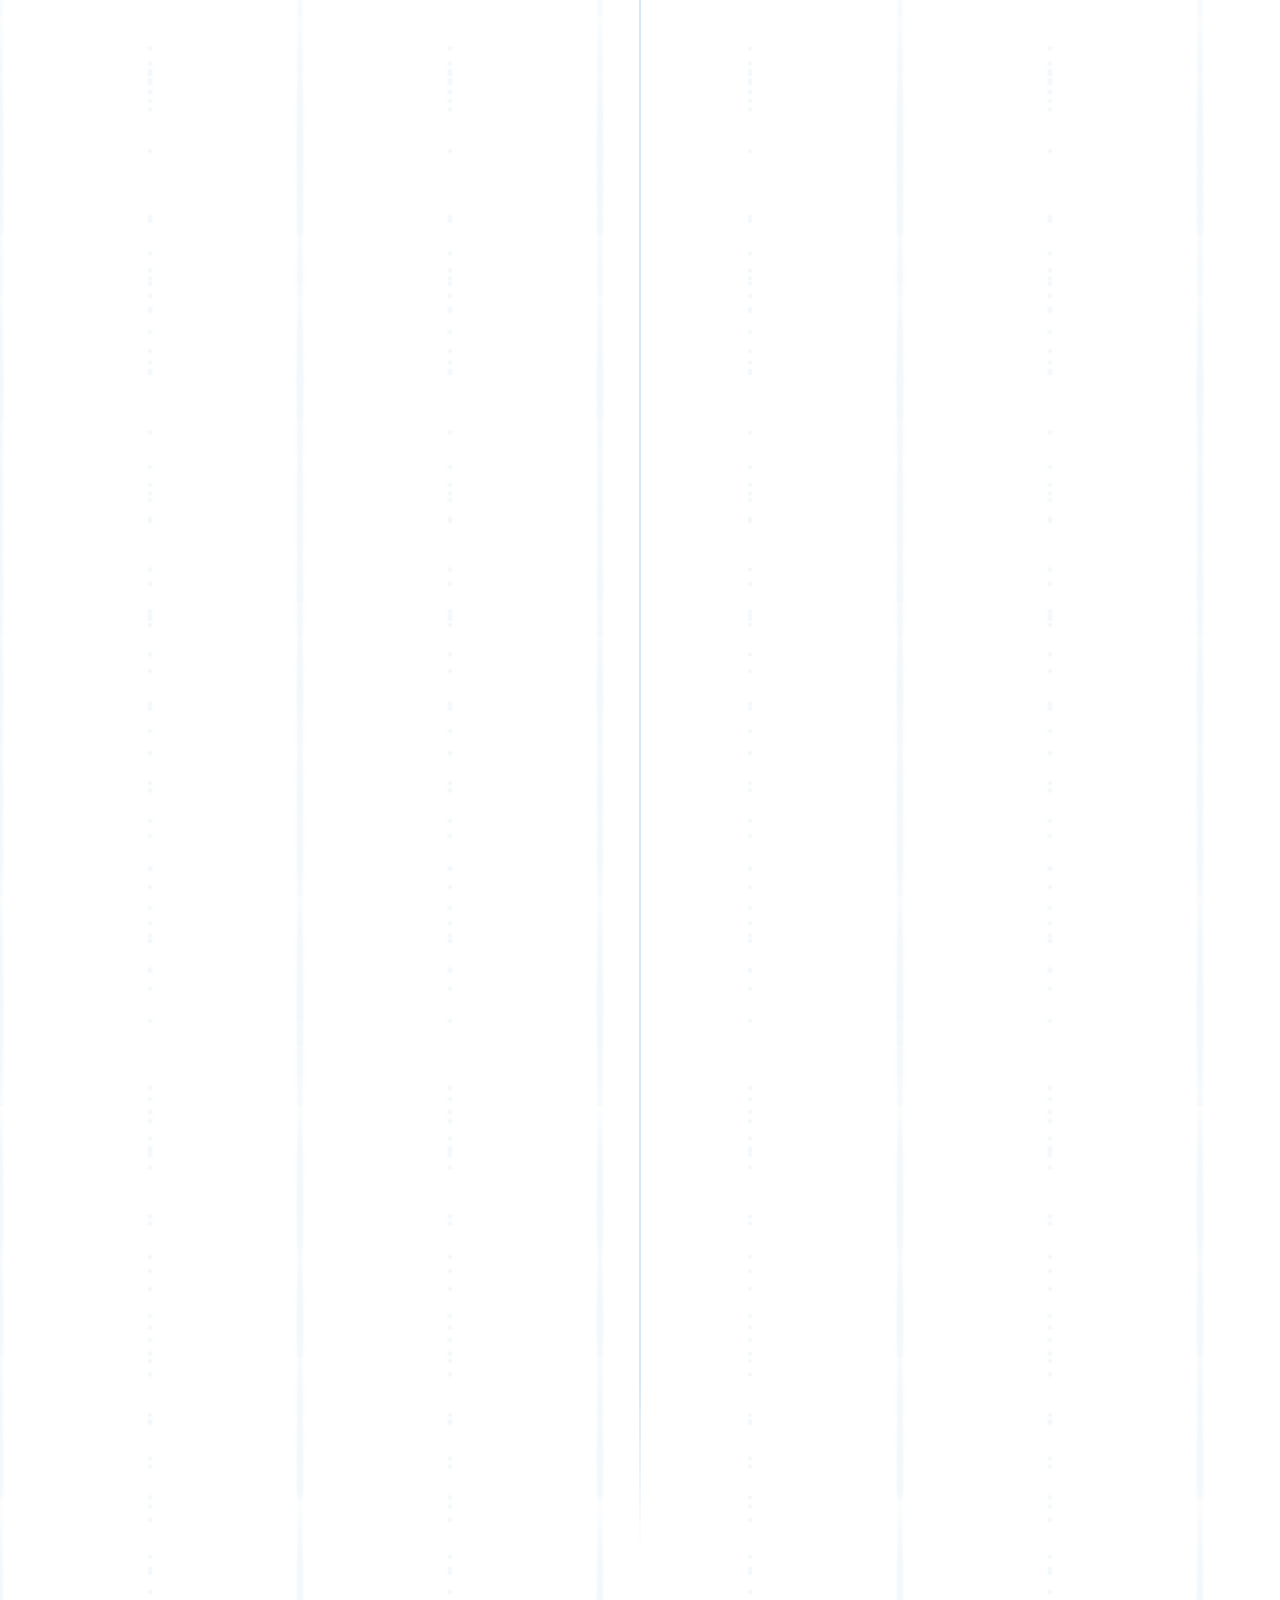
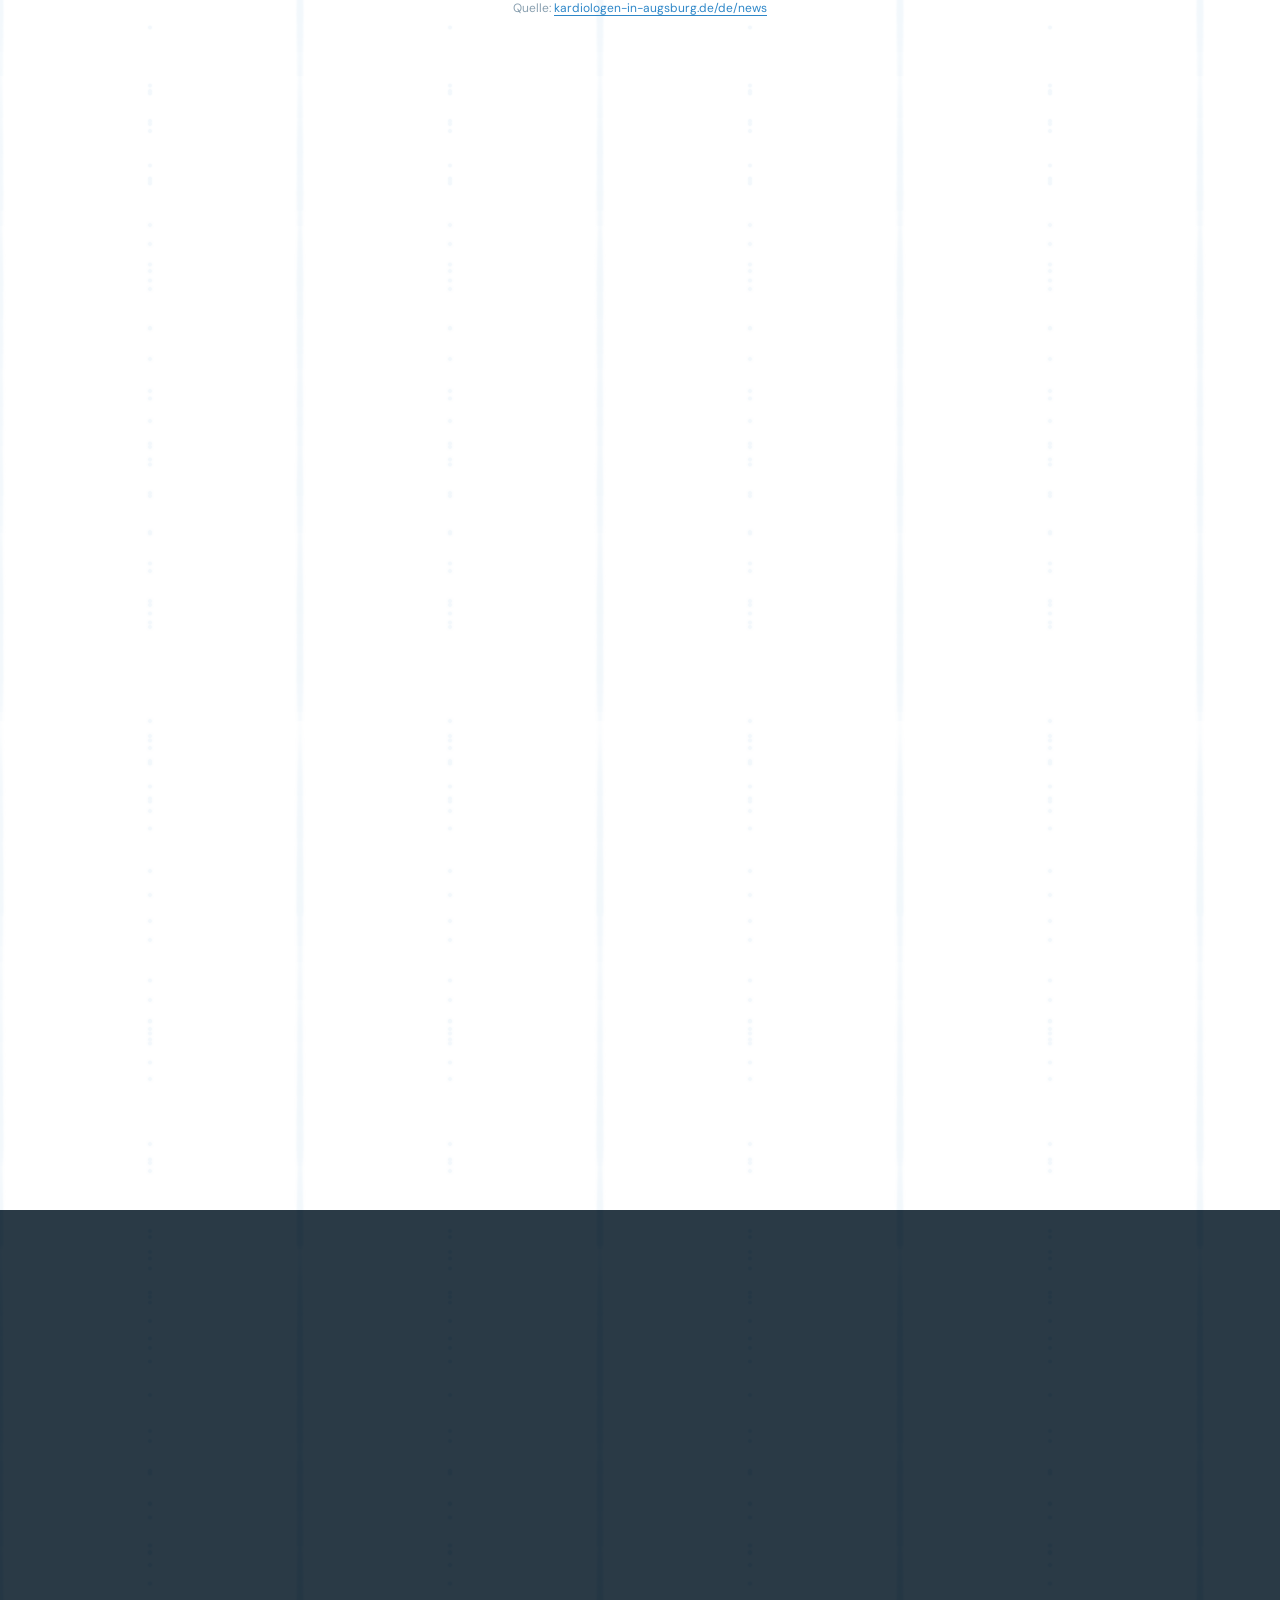
==== commit 52890719: "S&P Timeline: Niedersachsen-Standort korrigiert auf Braunschweig Text und Kartenkoordinaten von Hann" ====
--- a/index.html
+++ b/index.html
@@ -953,16 +953,16 @@
             <div class="sp-timeline__node sp-timeline__node--location">
               <svg viewBox="0 0 24 24" fill="none" stroke="currentColor" stroke-width="2" stroke-linecap="round" stroke-linejoin="round" aria-hidden="true"><path d="M21 10c0 7-9 13-9 13s-9-6-9-13a9 9 0 0 1 18 0z"/><circle cx="12" cy="10" r="3"/></svg>
             </div>
-            <div class="sp-timeline__card sp-timeline__card--location" data-lat="52.37" data-lon="9.73">
+            <div class="sp-timeline__card sp-timeline__card--location" data-lat="52.27" data-lon="10.52">
               <div class="sp-timeline__meta">
                 <span class="sp-timeline__badge sp-timeline__badge--location">Neuer Standort</span>
                 <span class="sp-timeline__date">25. Oktober 2024</span>
               </div>
               <h3 class="sp-timeline__title">Erste Praxis in Niedersachsen</h3>
-              <p class="sp-timeline__text">Hannover – erster S&amp;P-Standort im Norden.</p>
+              <p class="sp-timeline__text">Braunschweig – erster S&amp;P-Standort im Norden.</p>
               <div class="sp-timeline__hover-hint"><svg viewBox="0 0 20 20" fill="currentColor" aria-hidden="true"><path fill-rule="evenodd" d="M18 10a8 8 0 11-16 0 8 8 0 0116 0zm-7-4a1 1 0 11-2 0 1 1 0 012 0zM9 9a1 1 0 000 2v3a1 1 0 001 1h1a1 1 0 100-2v-3a1 1 0 00-1-1H9z" clip-rule="evenodd"/></svg> Details</div>
               <div class="sp-timeline__location-hover">
-                <p class="sp-timeline__hover-desc">PD Dr. Jochen Tillmanns, ehemaliger Kardiologe der MH Hannover, leitet den ersten S&amp;P-Standort in Niedersachsen – ein wichtiger Schritt zur bundesweiten Versorgung.</p>
+                <p class="sp-timeline__hover-desc">PD Dr. Jochen Tillmanns leitet den ersten S&amp;P-Standort in Niedersachsen in Braunschweig – ein wichtiger Schritt zur bundesweiten Versorgung.</p>
                 <div class="sp-timeline__map-wrap">
                   <svg class="sp-schematic-map" viewBox="0 0 300 360" aria-hidden="true">
                     <rect width="300" height="360" fill="#040d1f" rx="4"/>
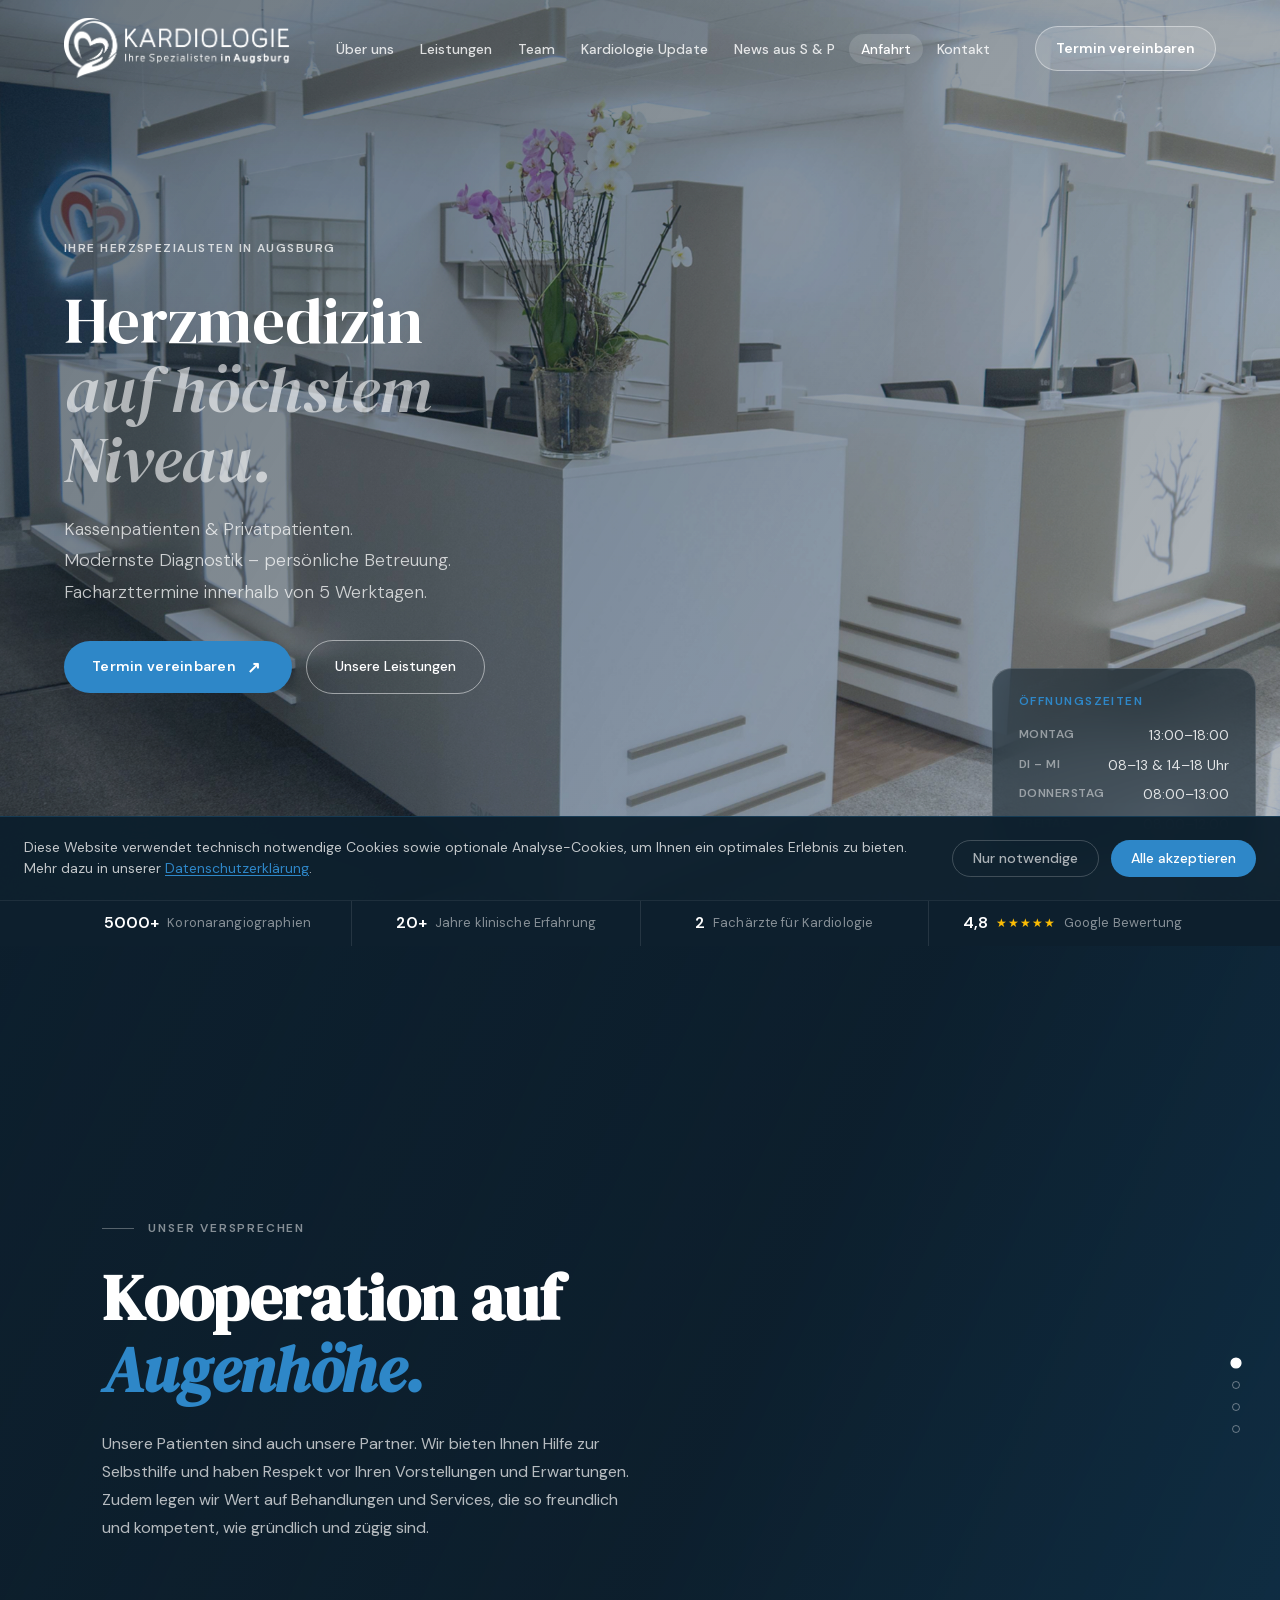
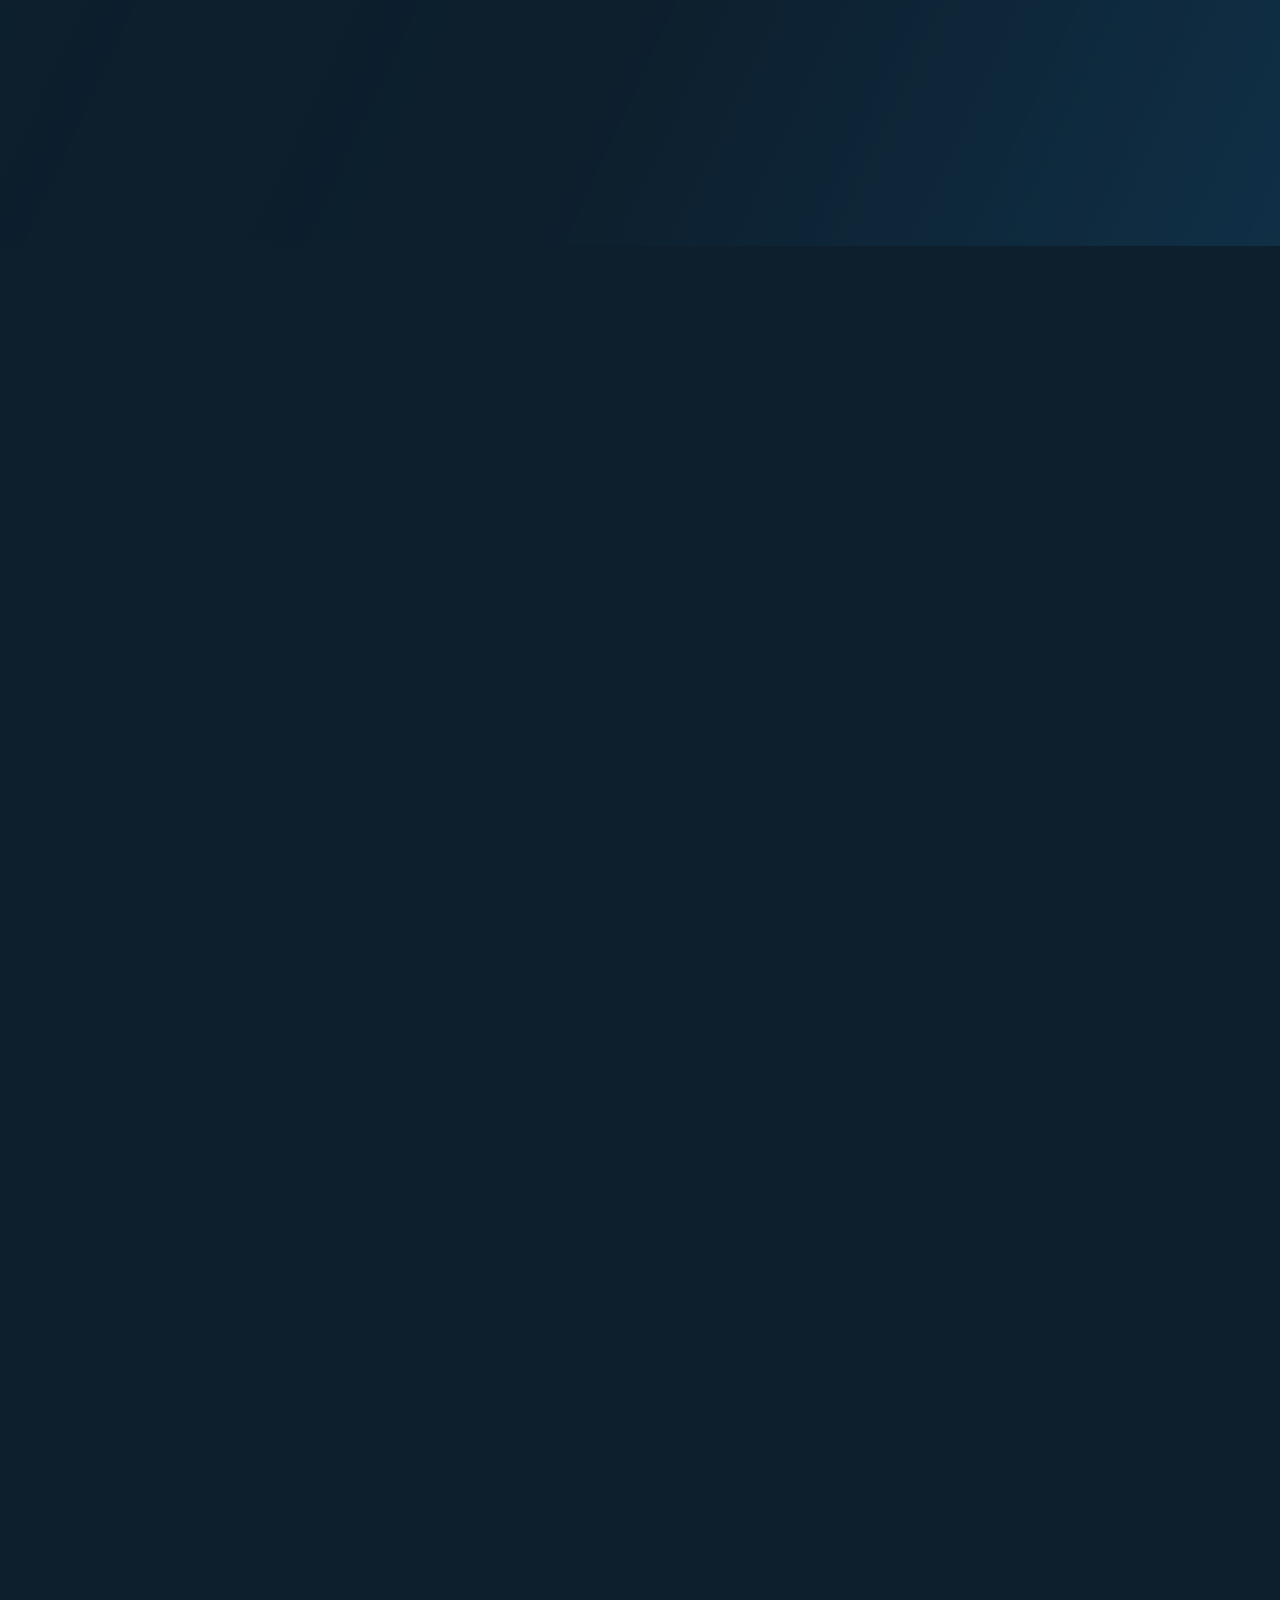
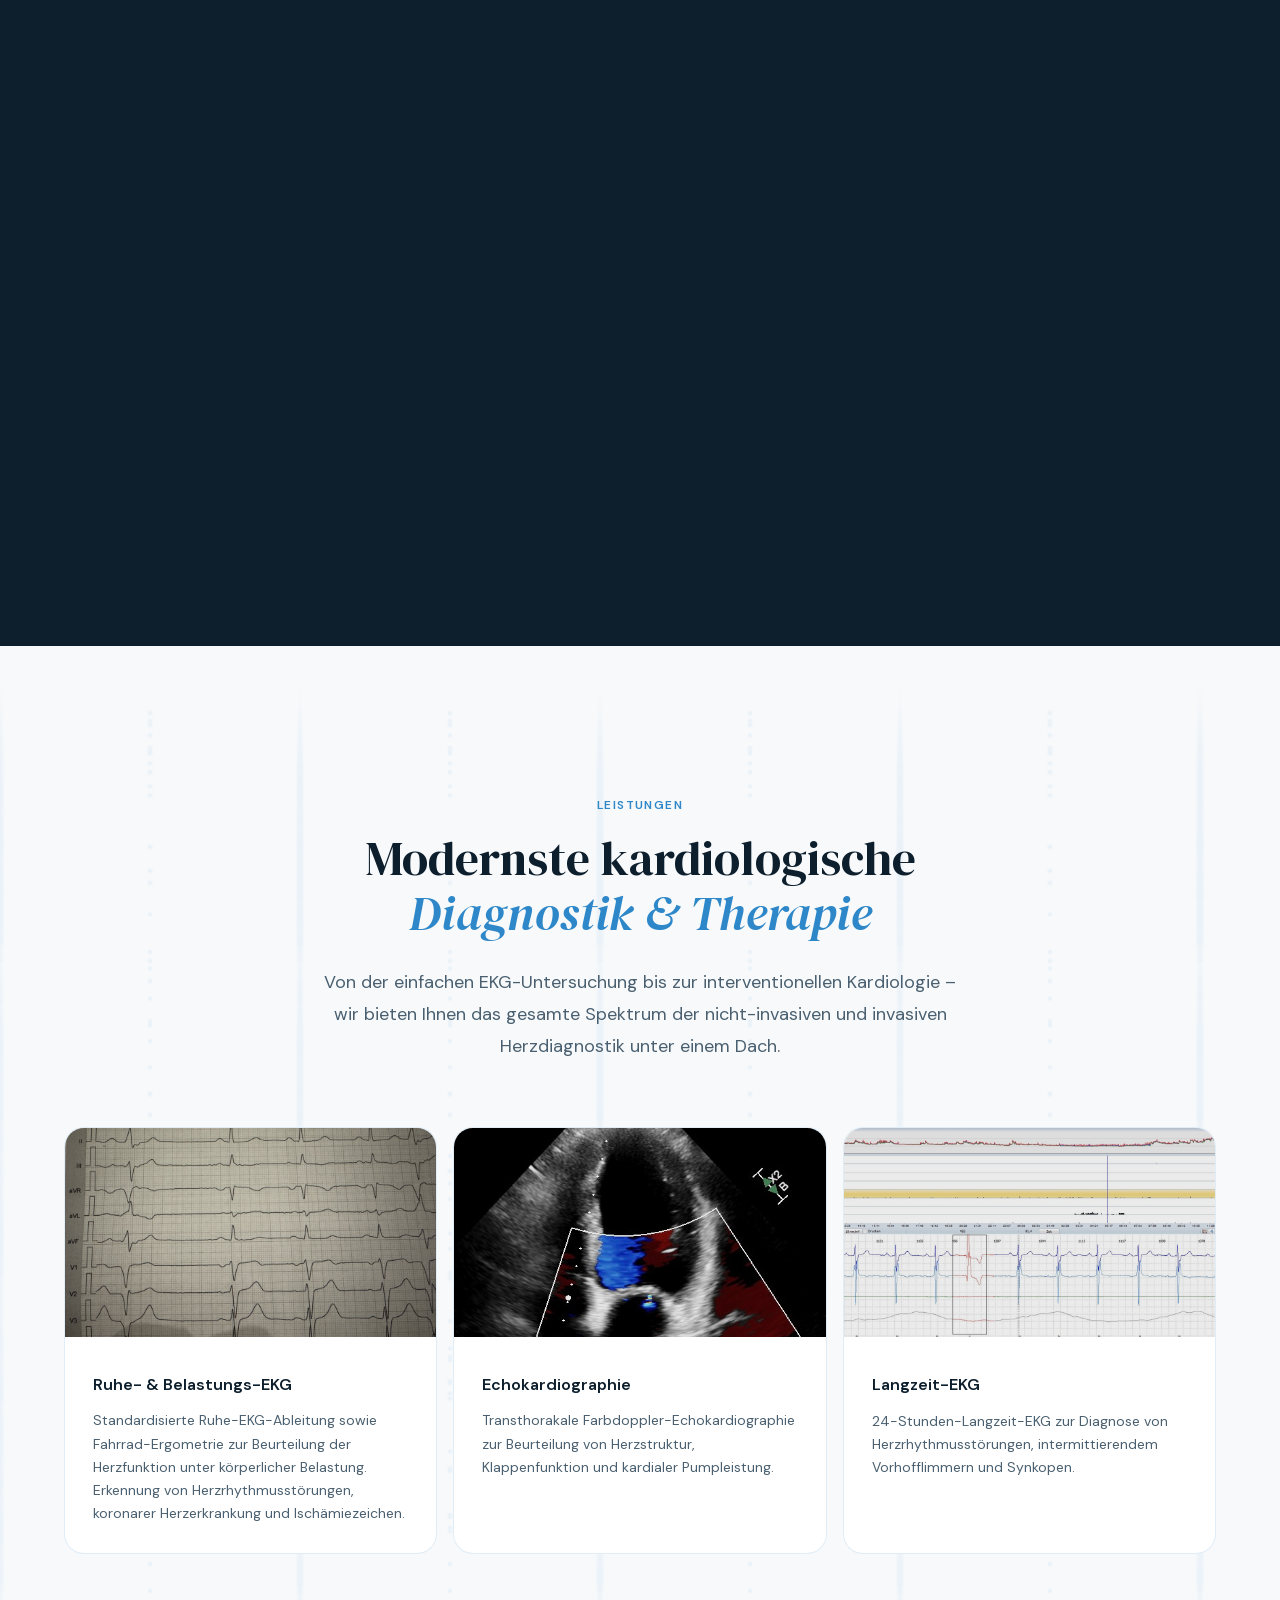
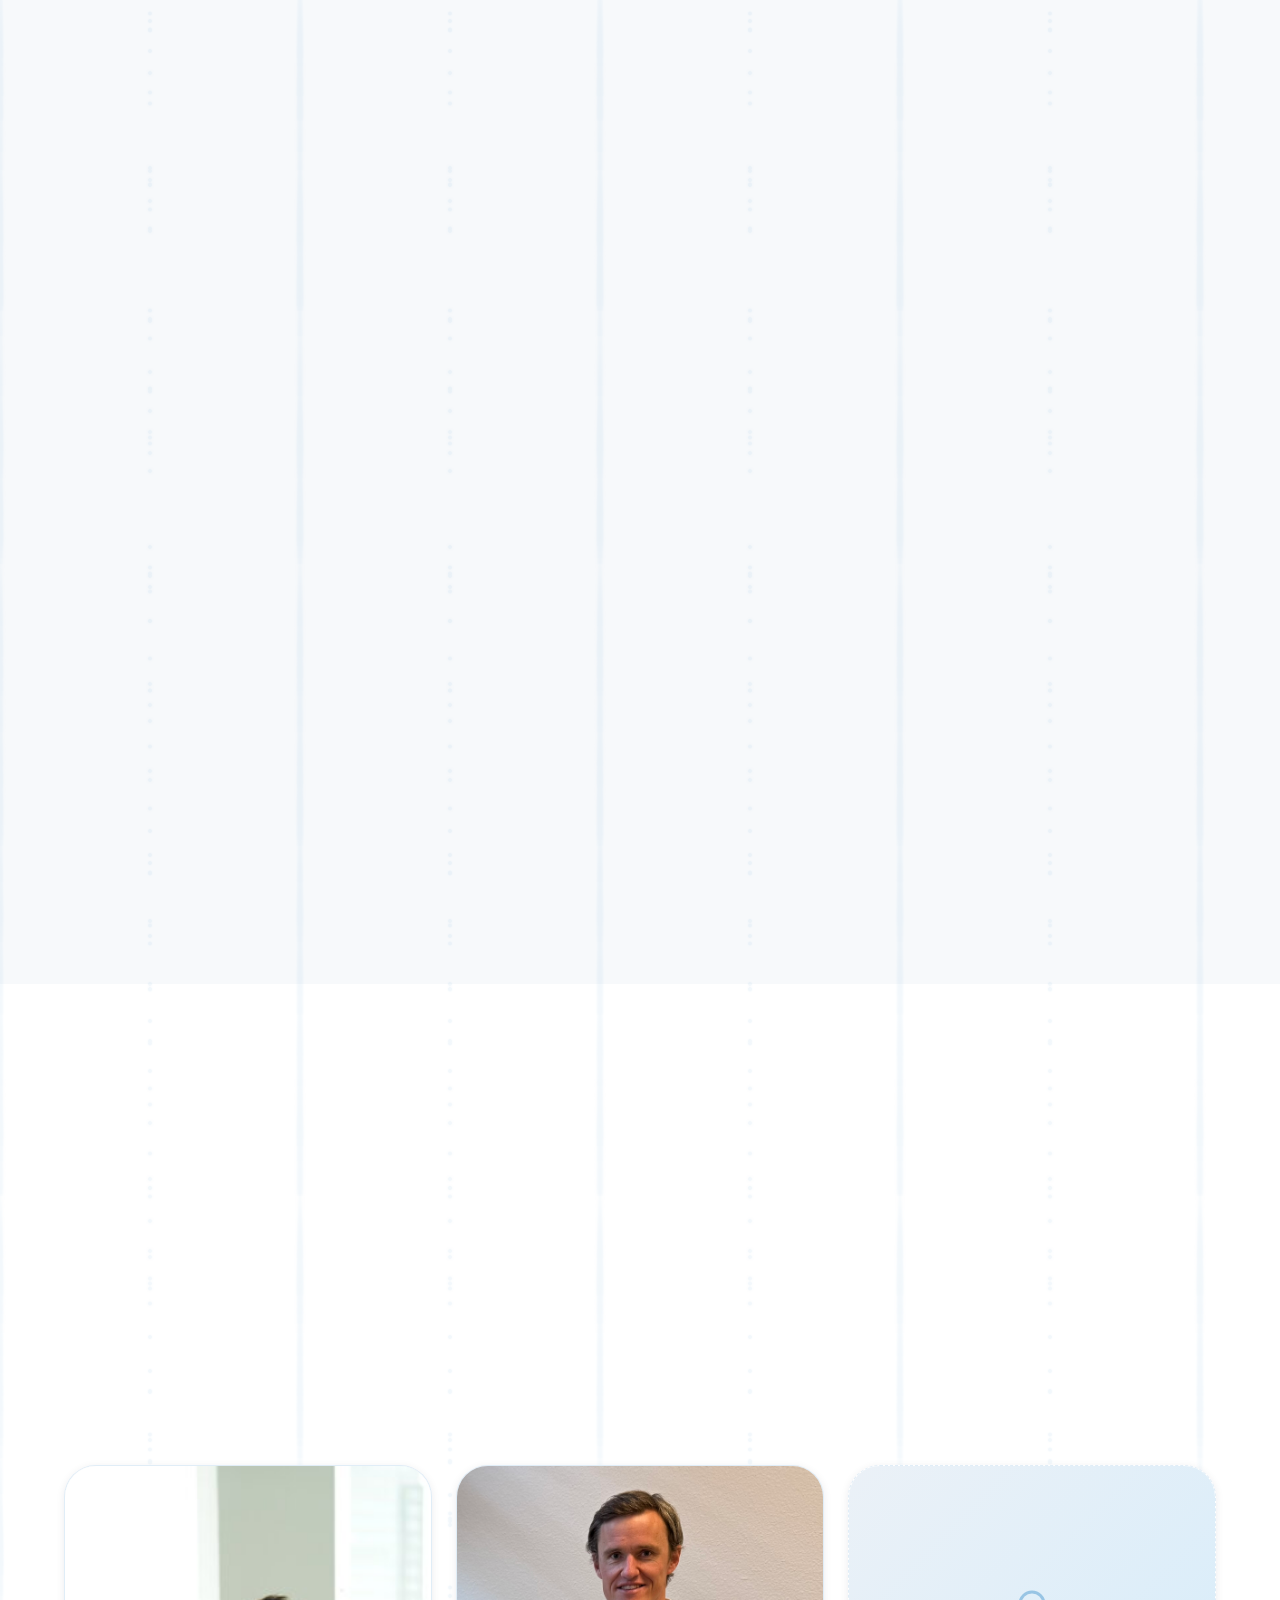
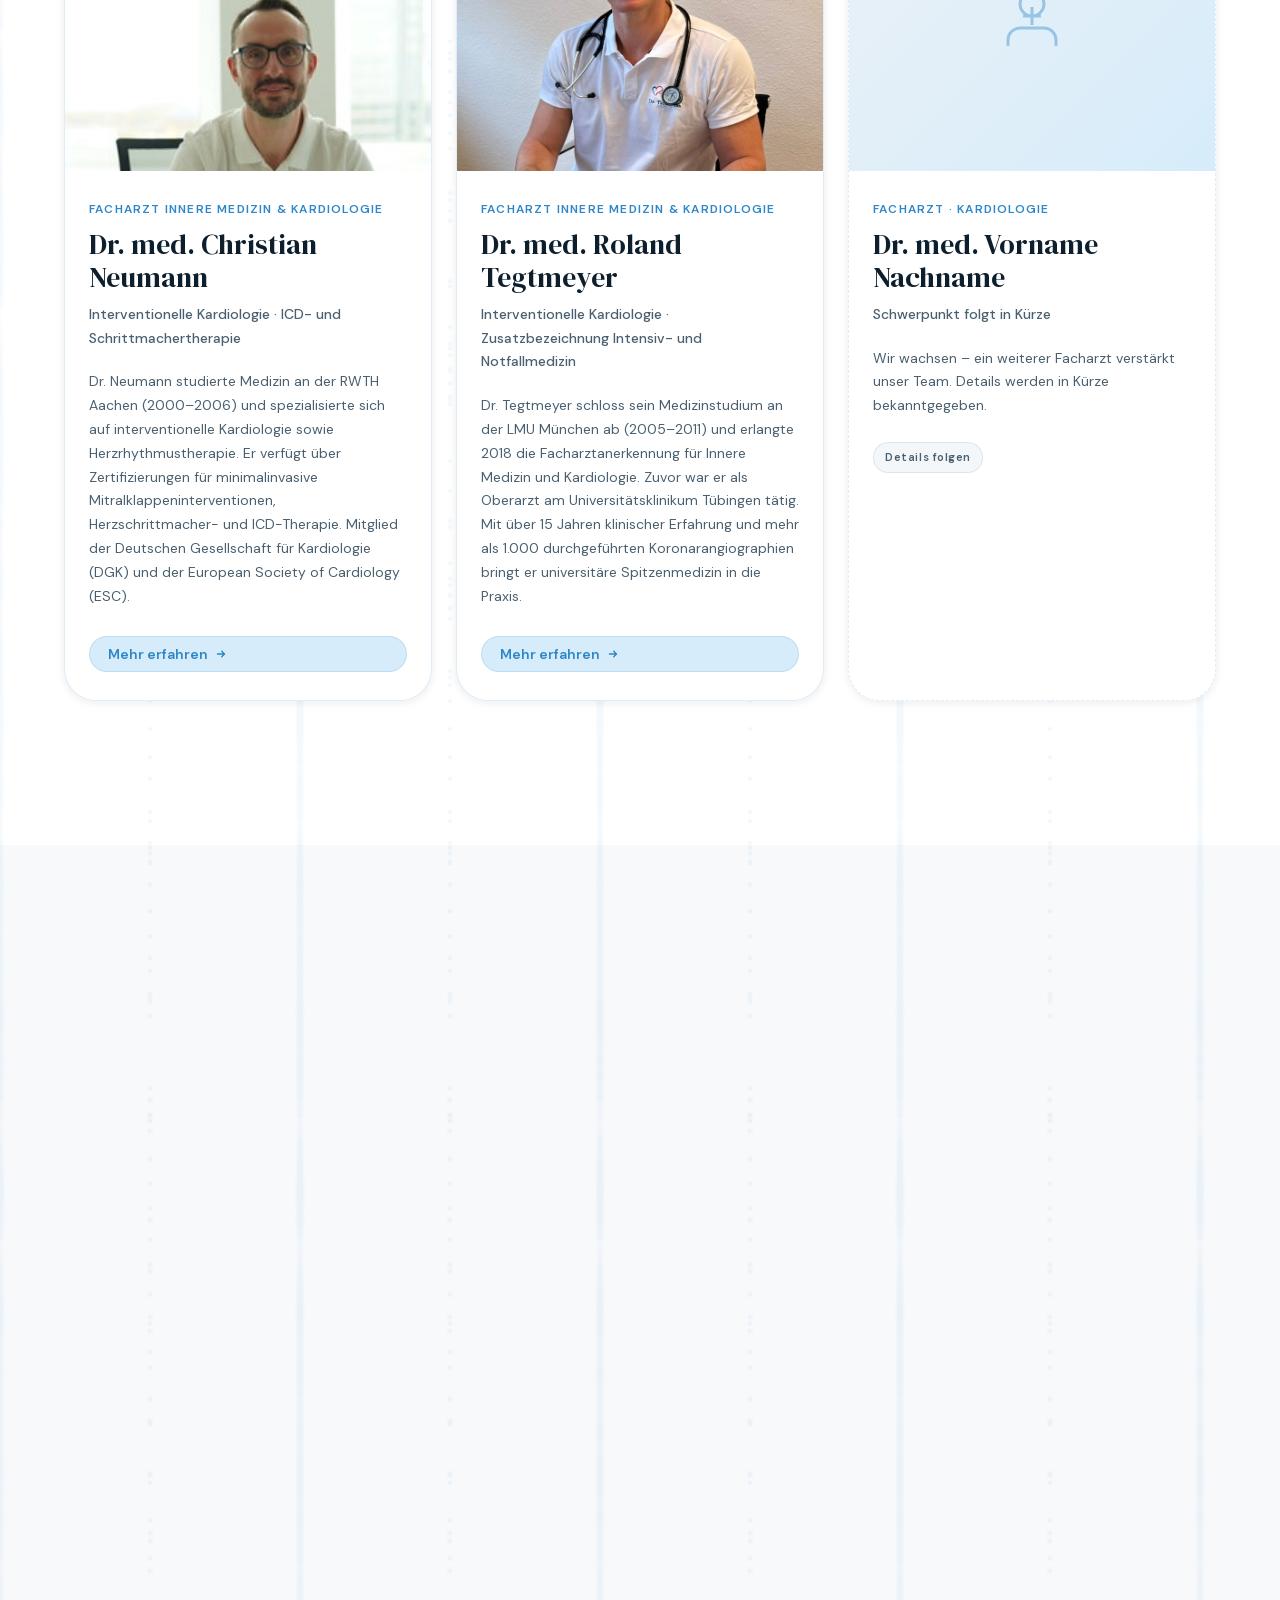
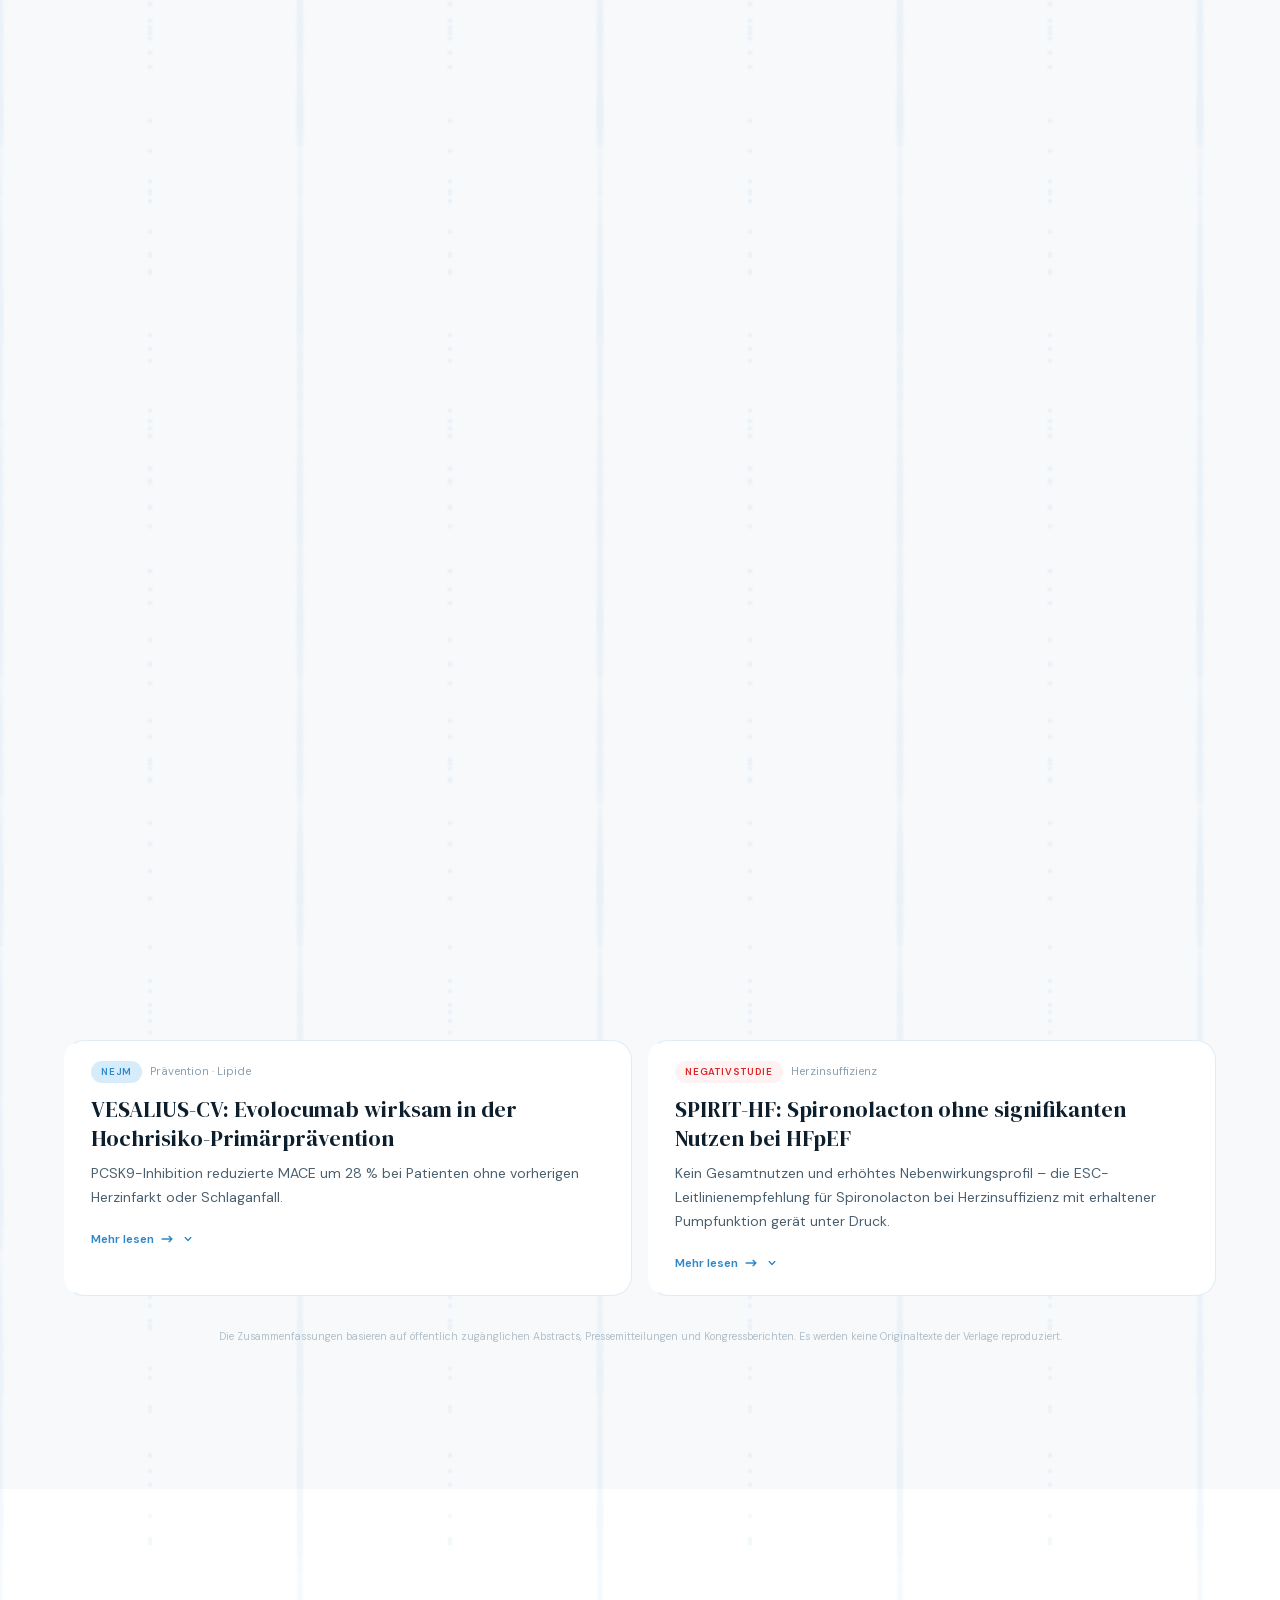
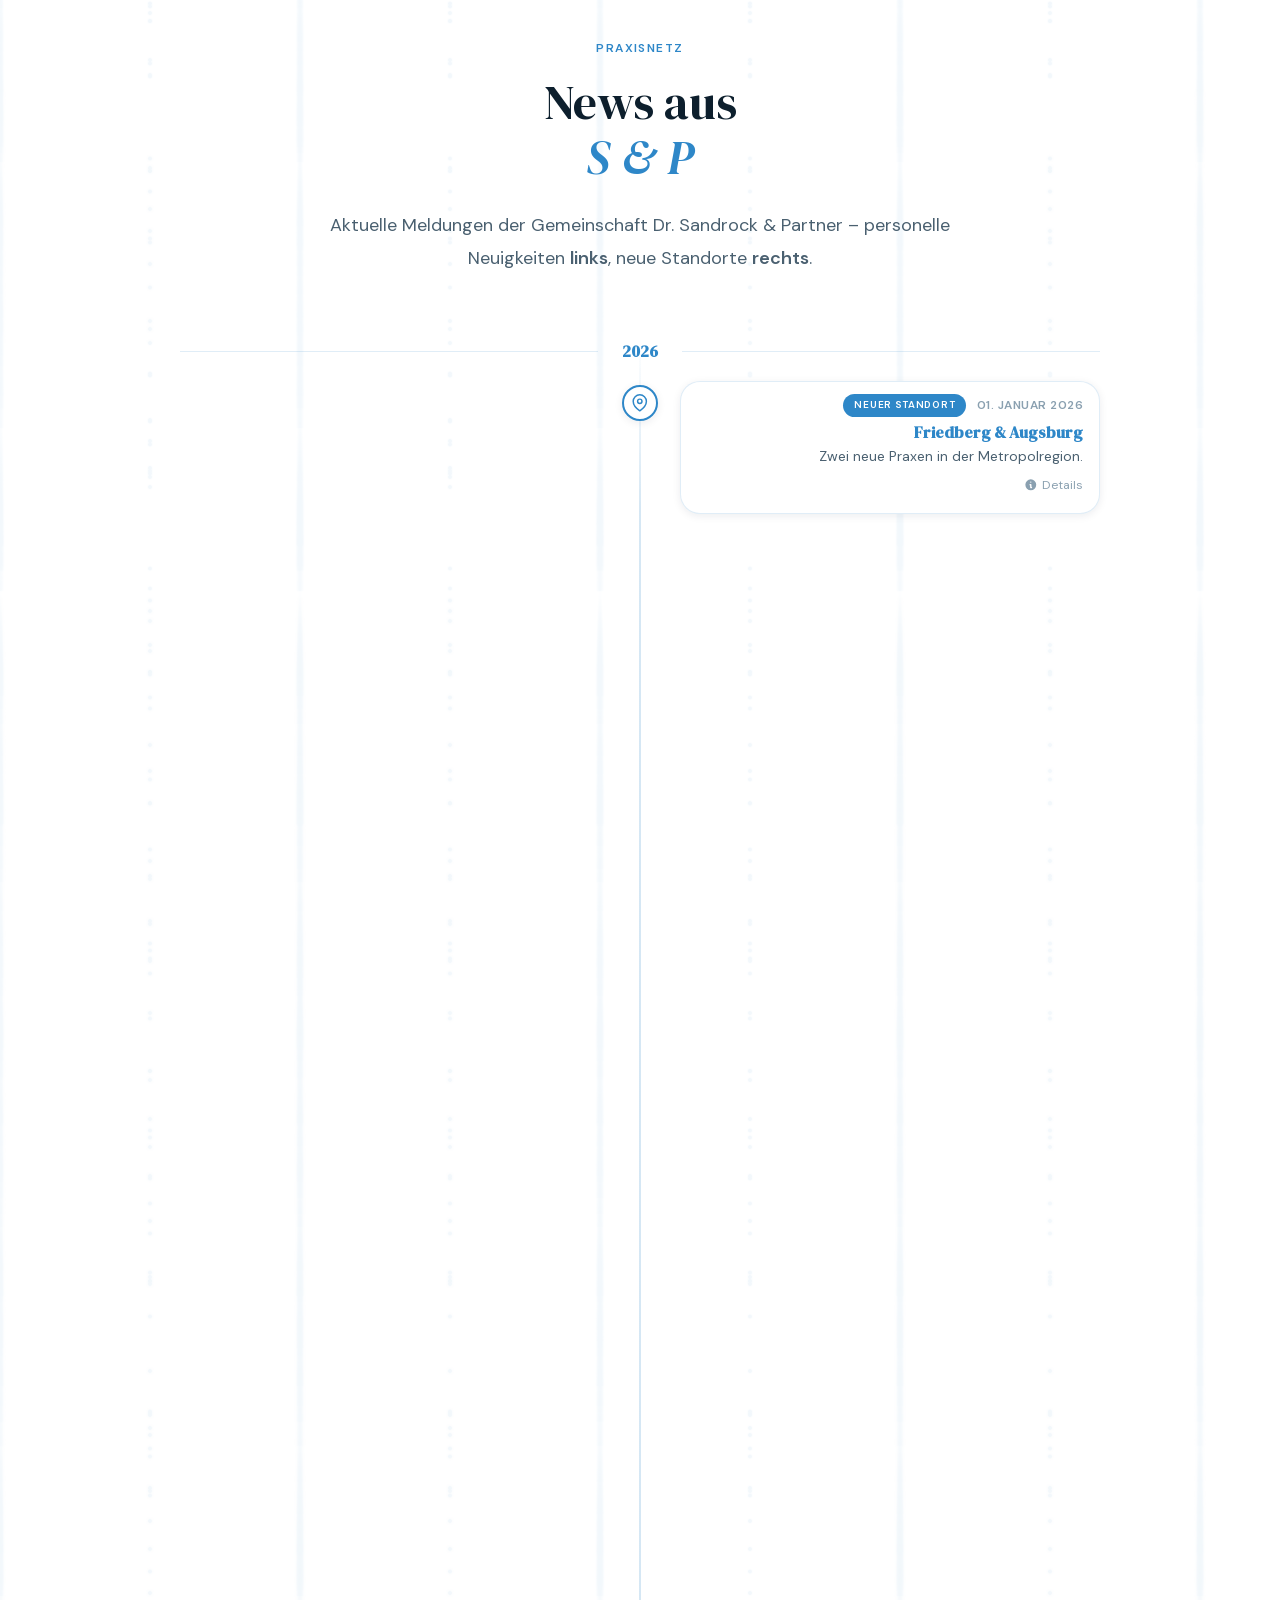
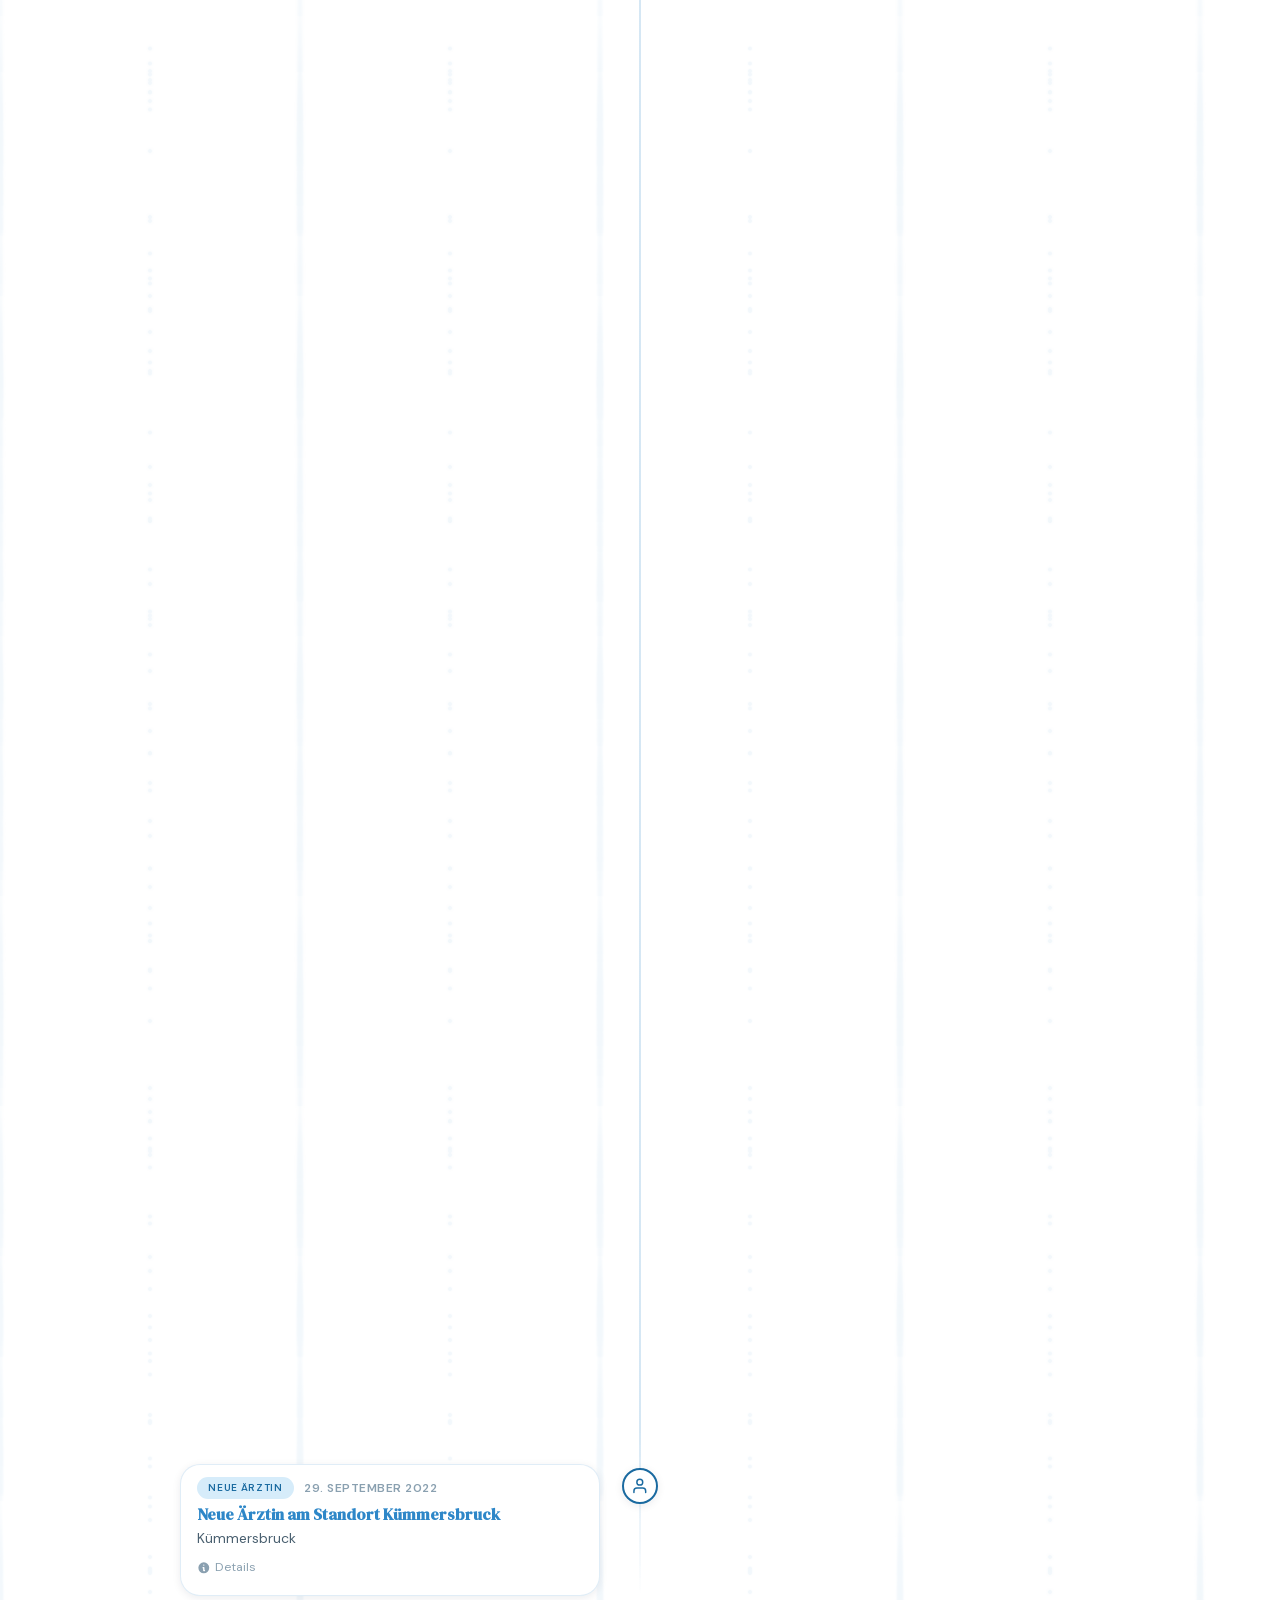
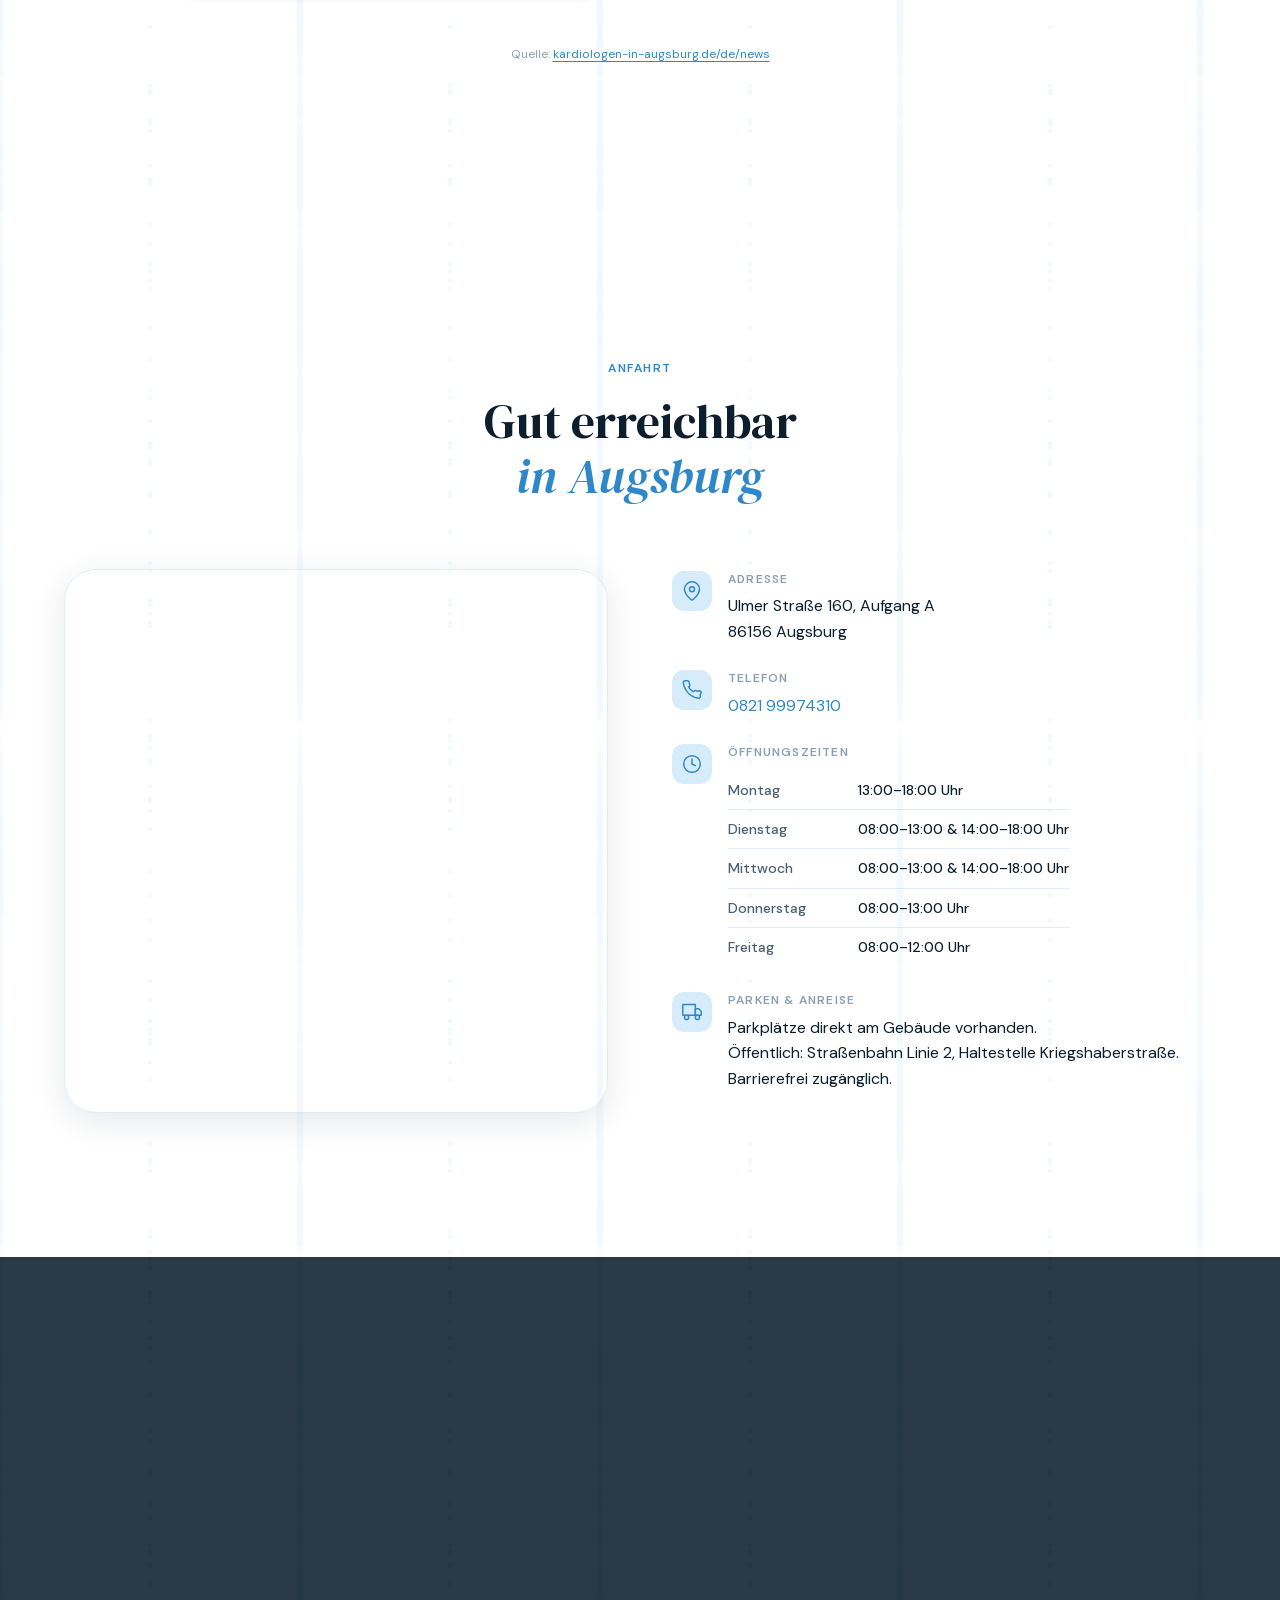
==== commit e6ba6aef: "Google Fonts self-hosted: DSGVO-konform, kein externer Server-Kontakt 8 woff2-Dateien lokal in /font" ====
--- a/index.html
+++ b/index.html
@@ -10,10 +10,8 @@
   <meta property="og:type" content="website" />
   <title>Kardiologie Augsburg – Ihre Herzspezialisten</title>
 
-  <!-- Google Fonts -->
-  <link rel="preconnect" href="https://fonts.googleapis.com" />
-  <link rel="preconnect" href="https://fonts.gstatic.com" crossorigin />
-  <link href="https://fonts.googleapis.com/css2?family=DM+Sans:ital,opsz,wght@0,9..40,300;0,9..40,400;0,9..40,500;0,9..40,600;1,9..40,300&family=DM+Serif+Display:ital@0;1&display=swap" rel="stylesheet" />
+  <!-- Fonts (self-hosted, DSGVO-konform) -->
+  <link rel="stylesheet" href="css/fonts.css" />
 
   <!-- Styles -->
   <link rel="stylesheet" href="css/style.css" />
--- a/css/fonts.css
+++ b/css/fonts.css
@@ -0,0 +1,136 @@
+/* ============================================================
+   SELF-HOSTED FONTS — DSGVO-konform, kein Google-Server-Kontakt
+   ============================================================ */
+
+/* DM Sans — italic 300 — latin-ext */
+@font-face {
+  font-family: 'DM Sans';
+  font-style: italic;
+  font-weight: 300;
+  font-display: swap;
+  src: url('../fonts/rP2Wp2ywxg089UriCZaSExdy3sGt9zz86D3wyKK58UfivUw4aw.woff2') format('woff2');
+  unicode-range: U+0100-02BA, U+02BD-02C5, U+02C7-02CC, U+02CE-02D7, U+02DD-02FF, U+0304, U+0308, U+0329, U+1D00-1DBF, U+1E00-1E9F, U+1EF2-1EFF, U+2020, U+20A0-20AB, U+20AD-20C0, U+2113, U+2C60-2C7F, U+A720-A7FF;
+}
+/* DM Sans — italic 300 — latin */
+@font-face {
+  font-family: 'DM Sans';
+  font-style: italic;
+  font-weight: 300;
+  font-display: swap;
+  src: url('../fonts/rP2Wp2ywxg089UriCZaSExdy3sGt9zz86D3wyKy58UfivUw.woff2') format('woff2');
+  unicode-range: U+0000-00FF, U+0131, U+0152-0153, U+02BB-02BC, U+02C6, U+02DA, U+02DC, U+0304, U+0308, U+0329, U+2000-206F, U+20AC, U+2122, U+2191, U+2193, U+2212, U+2215, U+FEFF, U+FFFD;
+}
+
+/* DM Sans — normal 300 — latin-ext */
+@font-face {
+  font-family: 'DM Sans';
+  font-style: normal;
+  font-weight: 300;
+  font-display: swap;
+  src: url('../fonts/rP2Hp2ywxg089UriCZ2IHTWEBlwu8Q.woff2') format('woff2');
+  unicode-range: U+0100-02BA, U+02BD-02C5, U+02C7-02CC, U+02CE-02D7, U+02DD-02FF, U+0304, U+0308, U+0329, U+1D00-1DBF, U+1E00-1E9F, U+1EF2-1EFF, U+2020, U+20A0-20AB, U+20AD-20C0, U+2113, U+2C60-2C7F, U+A720-A7FF;
+}
+/* DM Sans — normal 300 — latin */
+@font-face {
+  font-family: 'DM Sans';
+  font-style: normal;
+  font-weight: 300;
+  font-display: swap;
+  src: url('../fonts/rP2Hp2ywxg089UriCZOIHTWEBlw.woff2') format('woff2');
+  unicode-range: U+0000-00FF, U+0131, U+0152-0153, U+02BB-02BC, U+02C6, U+02DA, U+02DC, U+0304, U+0308, U+0329, U+2000-206F, U+20AC, U+2122, U+2191, U+2193, U+2212, U+2215, U+FEFF, U+FFFD;
+}
+
+/* DM Sans — normal 400 — latin-ext */
+@font-face {
+  font-family: 'DM Sans';
+  font-style: normal;
+  font-weight: 400;
+  font-display: swap;
+  src: url('../fonts/rP2Hp2ywxg089UriCZ2IHTWEBlwu8Q.woff2') format('woff2');
+  unicode-range: U+0100-02BA, U+02BD-02C5, U+02C7-02CC, U+02CE-02D7, U+02DD-02FF, U+0304, U+0308, U+0329, U+1D00-1DBF, U+1E00-1E9F, U+1EF2-1EFF, U+2020, U+20A0-20AB, U+20AD-20C0, U+2113, U+2C60-2C7F, U+A720-A7FF;
+}
+/* DM Sans — normal 400 — latin */
+@font-face {
+  font-family: 'DM Sans';
+  font-style: normal;
+  font-weight: 400;
+  font-display: swap;
+  src: url('../fonts/rP2Hp2ywxg089UriCZOIHTWEBlw.woff2') format('woff2');
+  unicode-range: U+0000-00FF, U+0131, U+0152-0153, U+02BB-02BC, U+02C6, U+02DA, U+02DC, U+0304, U+0308, U+0329, U+2000-206F, U+20AC, U+2122, U+2191, U+2193, U+2212, U+2215, U+FEFF, U+FFFD;
+}
+
+/* DM Sans — normal 500 — latin-ext */
+@font-face {
+  font-family: 'DM Sans';
+  font-style: normal;
+  font-weight: 500;
+  font-display: swap;
+  src: url('../fonts/rP2Hp2ywxg089UriCZ2IHTWEBlwu8Q.woff2') format('woff2');
+  unicode-range: U+0100-02BA, U+02BD-02C5, U+02C7-02CC, U+02CE-02D7, U+02DD-02FF, U+0304, U+0308, U+0329, U+1D00-1DBF, U+1E00-1E9F, U+1EF2-1EFF, U+2020, U+20A0-20AB, U+20AD-20C0, U+2113, U+2C60-2C7F, U+A720-A7FF;
+}
+/* DM Sans — normal 500 — latin */
+@font-face {
+  font-family: 'DM Sans';
+  font-style: normal;
+  font-weight: 500;
+  font-display: swap;
+  src: url('../fonts/rP2Hp2ywxg089UriCZOIHTWEBlw.woff2') format('woff2');
+  unicode-range: U+0000-00FF, U+0131, U+0152-0153, U+02BB-02BC, U+02C6, U+02DA, U+02DC, U+0304, U+0308, U+0329, U+2000-206F, U+20AC, U+2122, U+2191, U+2193, U+2212, U+2215, U+FEFF, U+FFFD;
+}
+
+/* DM Sans — normal 600 — latin-ext */
+@font-face {
+  font-family: 'DM Sans';
+  font-style: normal;
+  font-weight: 600;
+  font-display: swap;
+  src: url('../fonts/rP2Hp2ywxg089UriCZ2IHTWEBlwu8Q.woff2') format('woff2');
+  unicode-range: U+0100-02BA, U+02BD-02C5, U+02C7-02CC, U+02CE-02D7, U+02DD-02FF, U+0304, U+0308, U+0329, U+1D00-1DBF, U+1E00-1E9F, U+1EF2-1EFF, U+2020, U+20A0-20AB, U+20AD-20C0, U+2113, U+2C60-2C7F, U+A720-A7FF;
+}
+/* DM Sans — normal 600 — latin */
+@font-face {
+  font-family: 'DM Sans';
+  font-style: normal;
+  font-weight: 600;
+  font-display: swap;
+  src: url('../fonts/rP2Hp2ywxg089UriCZOIHTWEBlw.woff2') format('woff2');
+  unicode-range: U+0000-00FF, U+0131, U+0152-0153, U+02BB-02BC, U+02C6, U+02DA, U+02DC, U+0304, U+0308, U+0329, U+2000-206F, U+20AC, U+2122, U+2191, U+2193, U+2212, U+2215, U+FEFF, U+FFFD;
+}
+
+/* DM Serif Display — normal 400 — latin-ext */
+@font-face {
+  font-family: 'DM Serif Display';
+  font-style: normal;
+  font-weight: 400;
+  font-display: swap;
+  src: url('../fonts/-nFnOHM81r4j6k0gjAW3mujVU2B2G_5x0vrx52jJ3Q.woff2') format('woff2');
+  unicode-range: U+0100-02BA, U+02BD-02C5, U+02C7-02CC, U+02CE-02D7, U+02DD-02FF, U+0304, U+0308, U+0329, U+1D00-1DBF, U+1E00-1E9F, U+1EF2-1EFF, U+2020, U+20A0-20AB, U+20AD-20C0, U+2113, U+2C60-2C7F, U+A720-A7FF;
+}
+/* DM Serif Display — normal 400 — latin */
+@font-face {
+  font-family: 'DM Serif Display';
+  font-style: normal;
+  font-weight: 400;
+  font-display: swap;
+  src: url('../fonts/-nFnOHM81r4j6k0gjAW3mujVU2B2G_Bx0vrx52g.woff2') format('woff2');
+  unicode-range: U+0000-00FF, U+0131, U+0152-0153, U+02BB-02BC, U+02C6, U+02DA, U+02DC, U+0304, U+0308, U+0329, U+2000-206F, U+20AC, U+2122, U+2191, U+2193, U+2212, U+2215, U+FEFF, U+FFFD;
+}
+
+/* DM Serif Display — italic 400 — latin-ext */
+@font-face {
+  font-family: 'DM Serif Display';
+  font-style: italic;
+  font-weight: 400;
+  font-display: swap;
+  src: url('../fonts/-nFhOHM81r4j6k0gjAW3mujVU2B2G_VB3vD2xWr53BJl.woff2') format('woff2');
+  unicode-range: U+0100-02BA, U+02BD-02C5, U+02C7-02CC, U+02CE-02D7, U+02DD-02FF, U+0304, U+0308, U+0329, U+1D00-1DBF, U+1E00-1E9F, U+1EF2-1EFF, U+2020, U+20A0-20AB, U+20AD-20C0, U+2113, U+2C60-2C7F, U+A720-A7FF;
+}
+/* DM Serif Display — italic 400 — latin */
+@font-face {
+  font-family: 'DM Serif Display';
+  font-style: italic;
+  font-weight: 400;
+  font-display: swap;
+  src: url('../fonts/-nFhOHM81r4j6k0gjAW3mujVU2B2G_VB0PD2xWr53A.woff2') format('woff2');
+  unicode-range: U+0000-00FF, U+0131, U+0152-0153, U+02BB-02BC, U+02C6, U+02DA, U+02DC, U+0304, U+0308, U+0329, U+2000-206F, U+20AC, U+2122, U+2191, U+2193, U+2212, U+2215, U+FEFF, U+FFFD;
+}
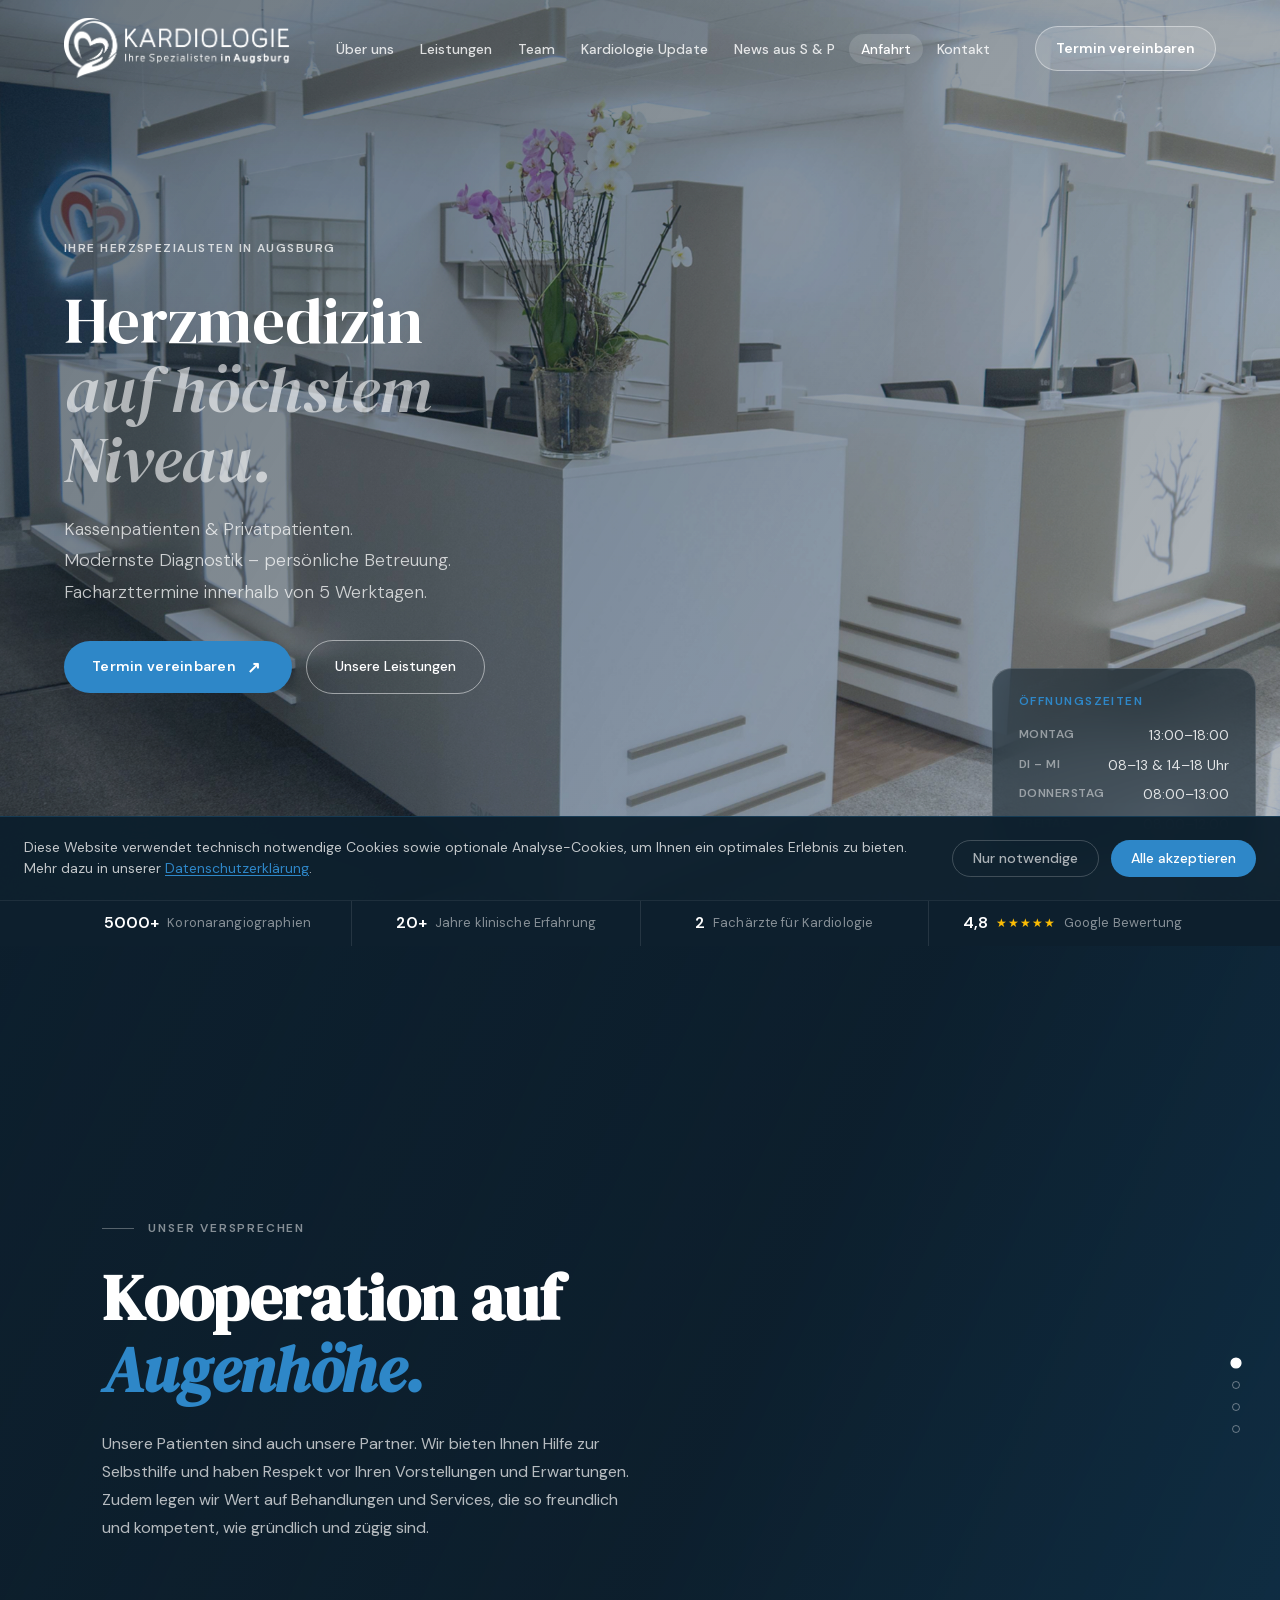
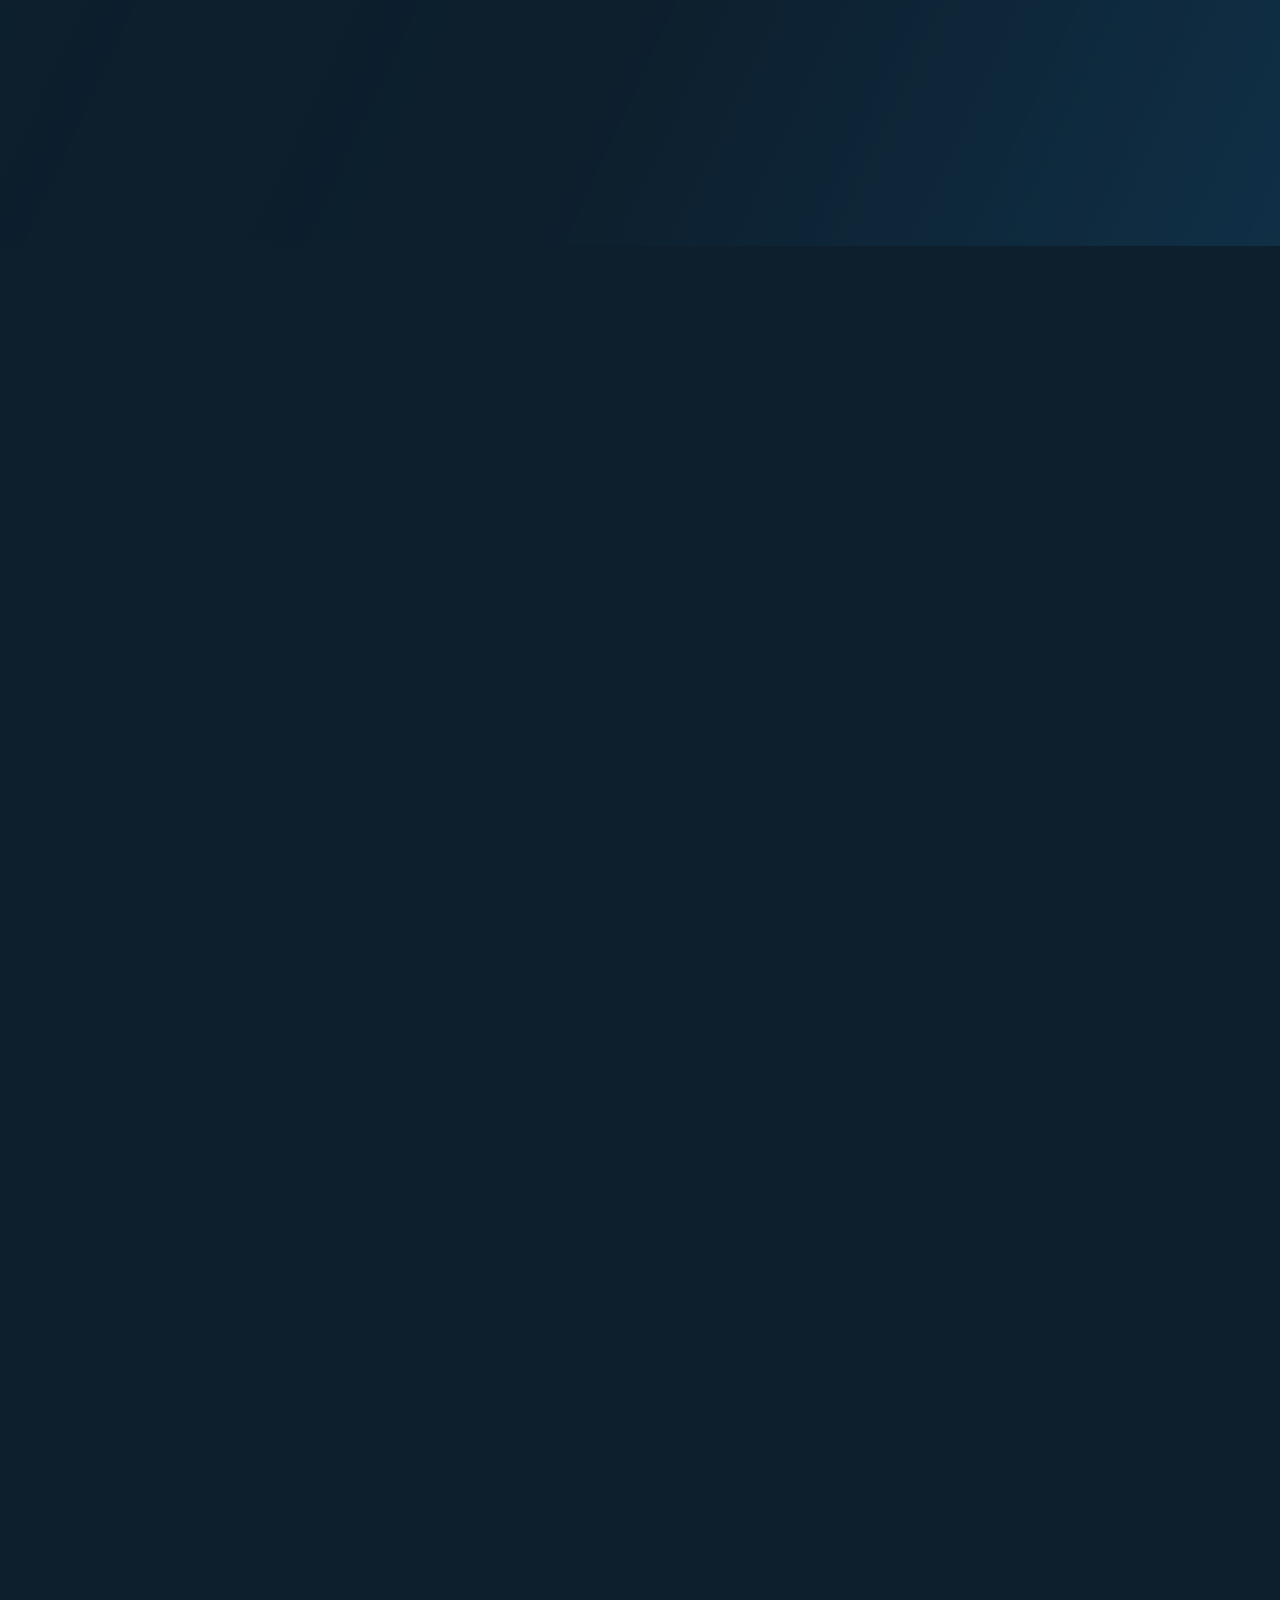
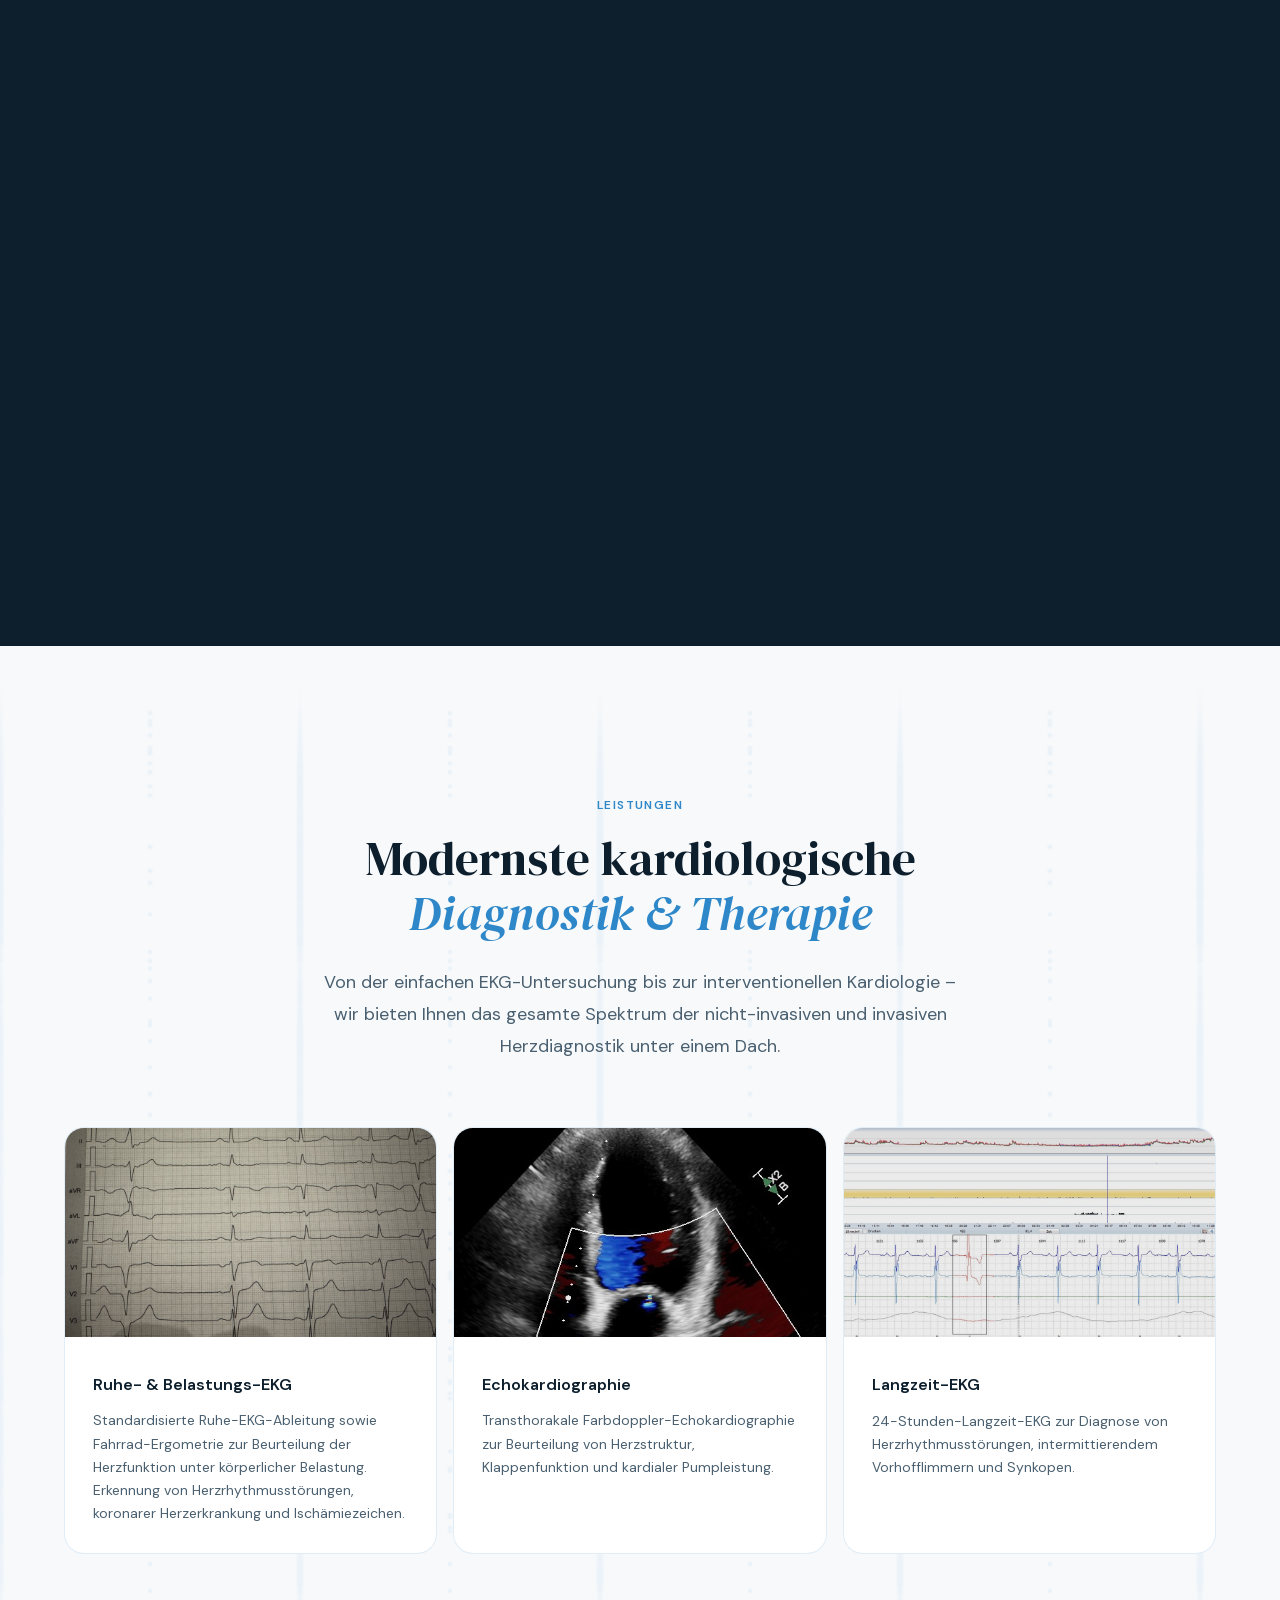
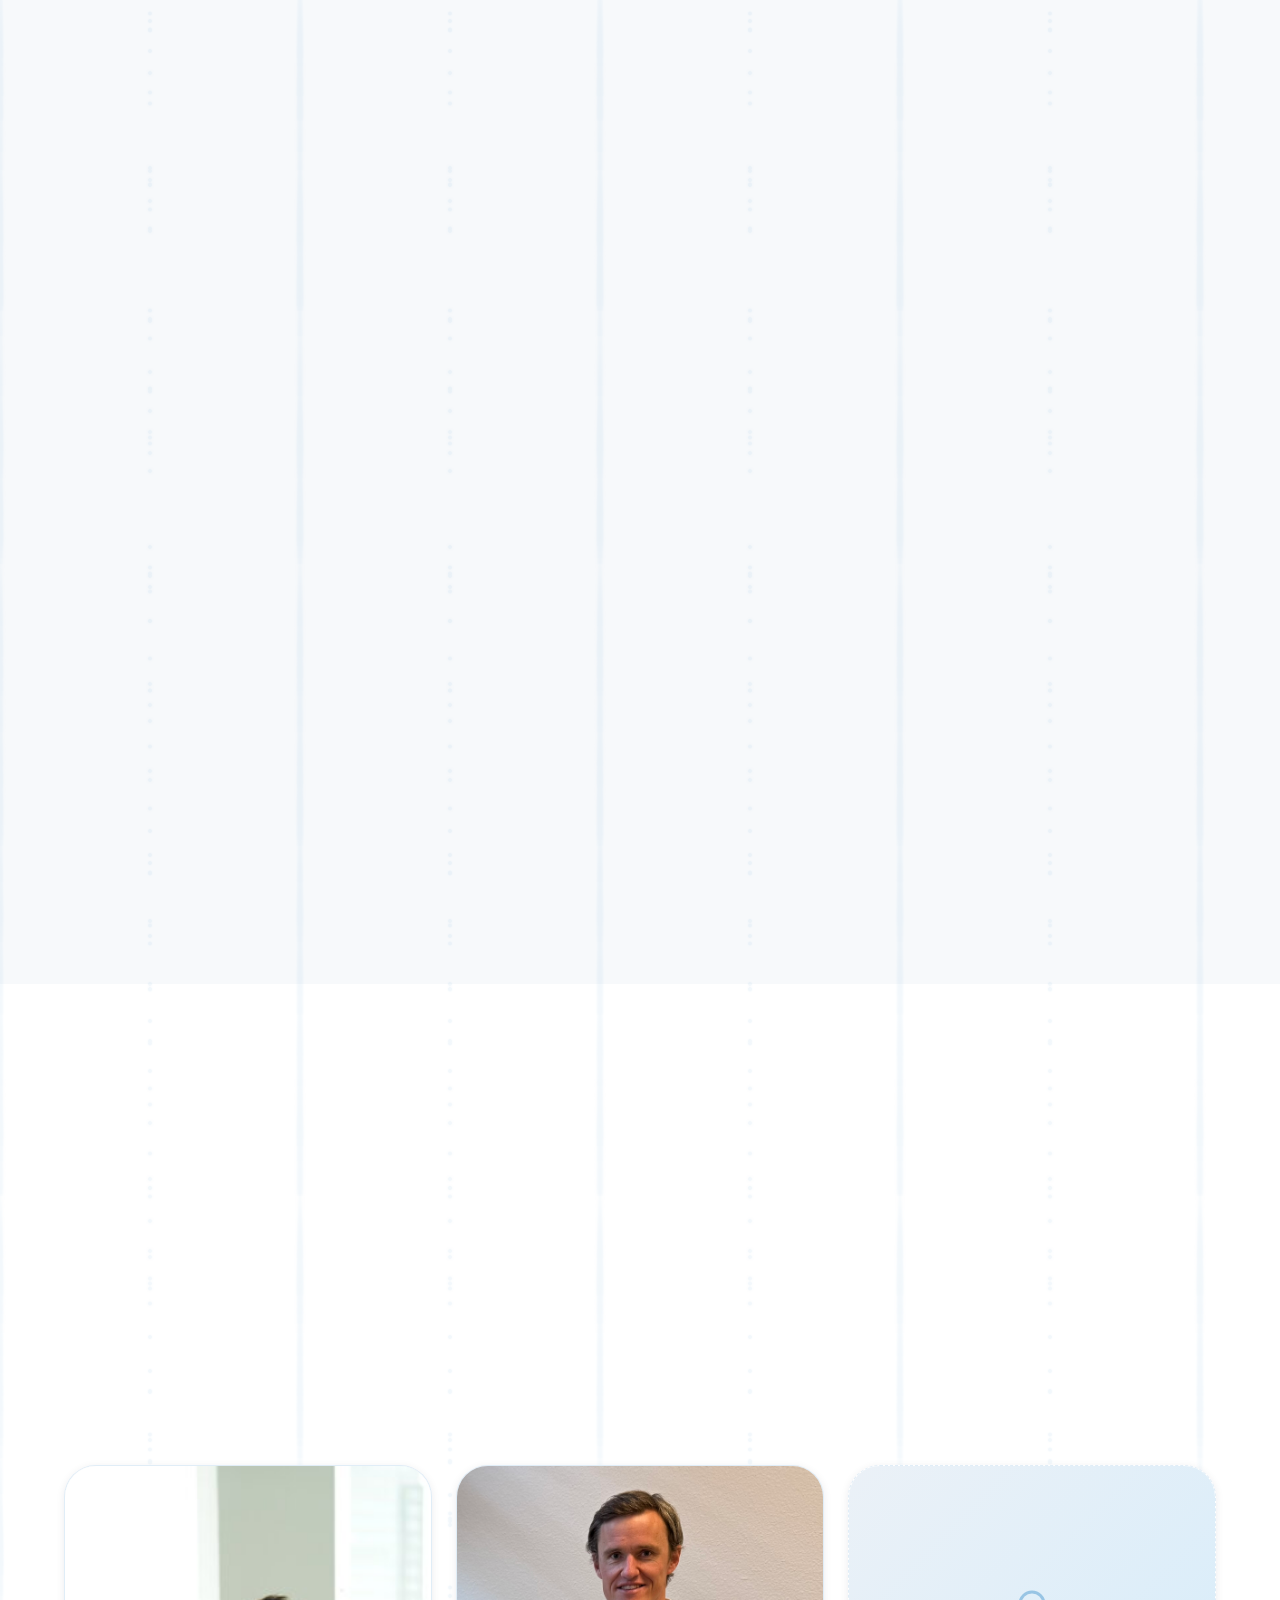
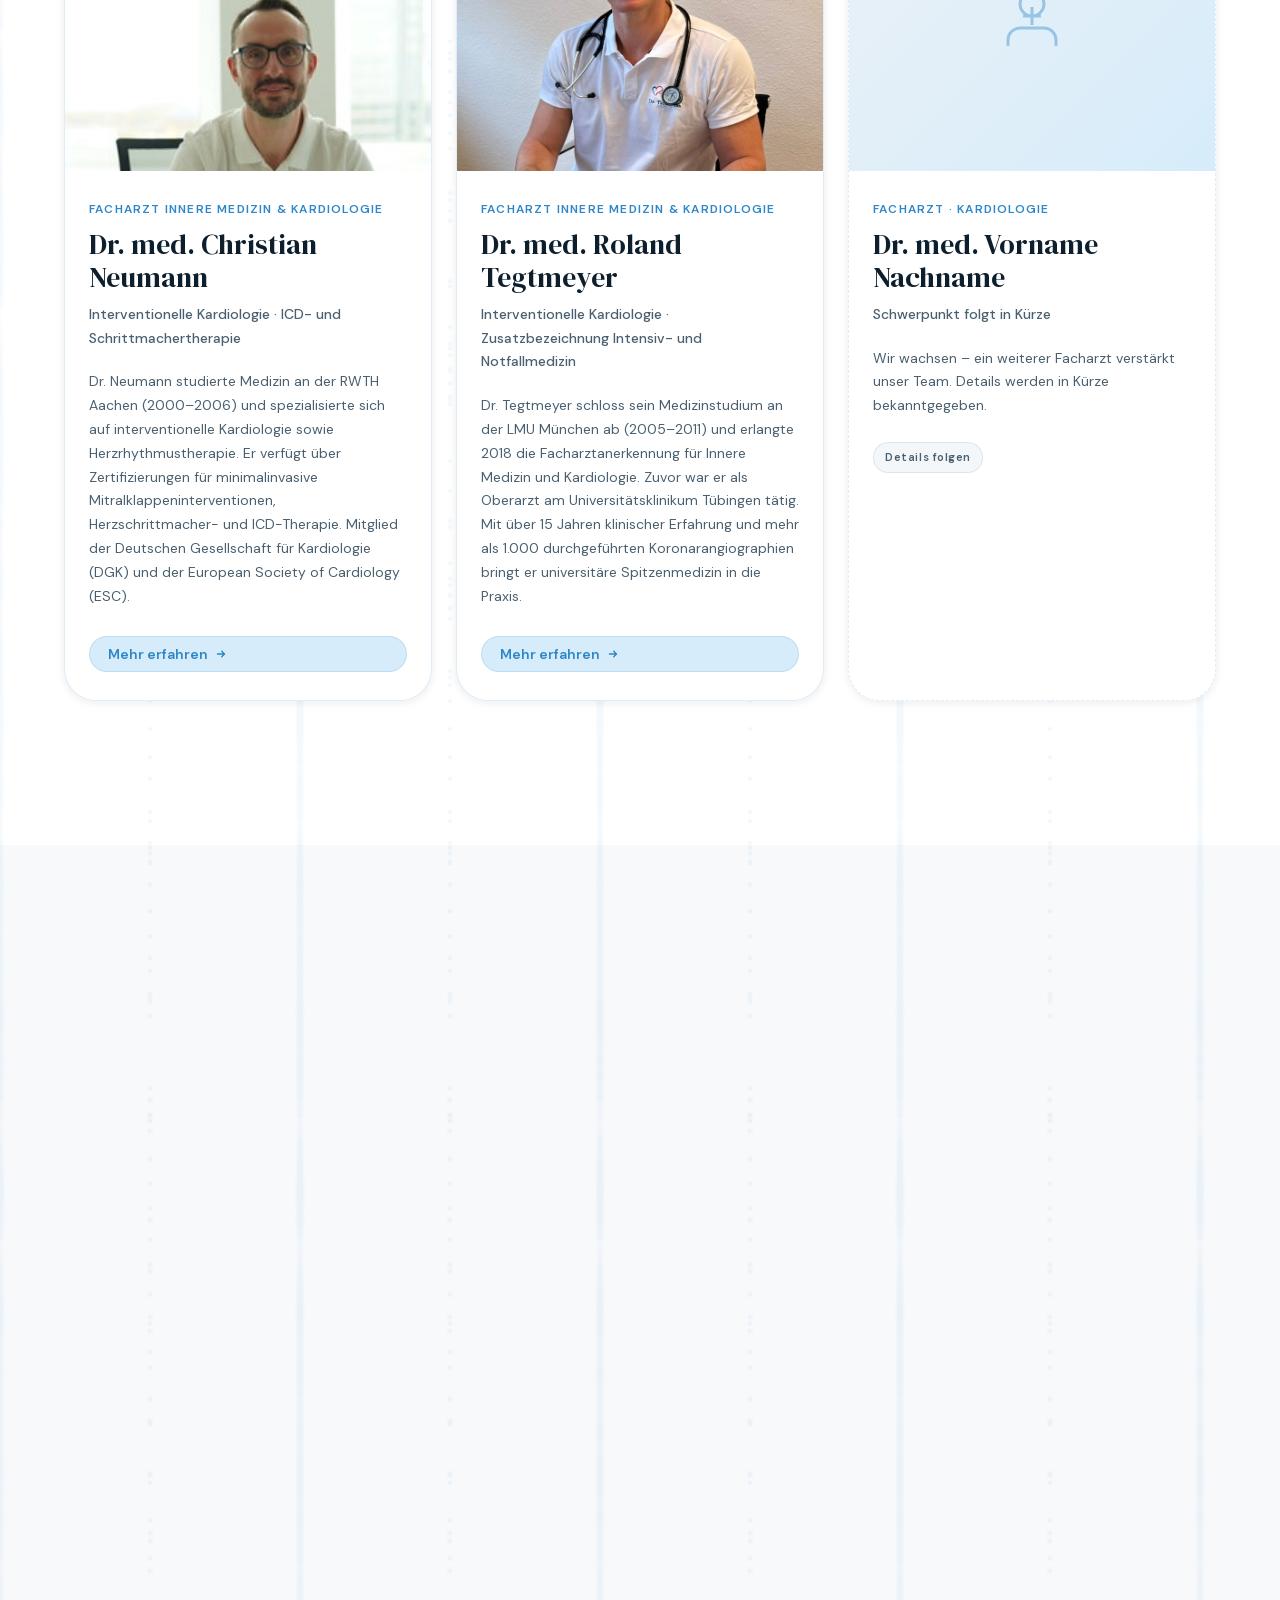
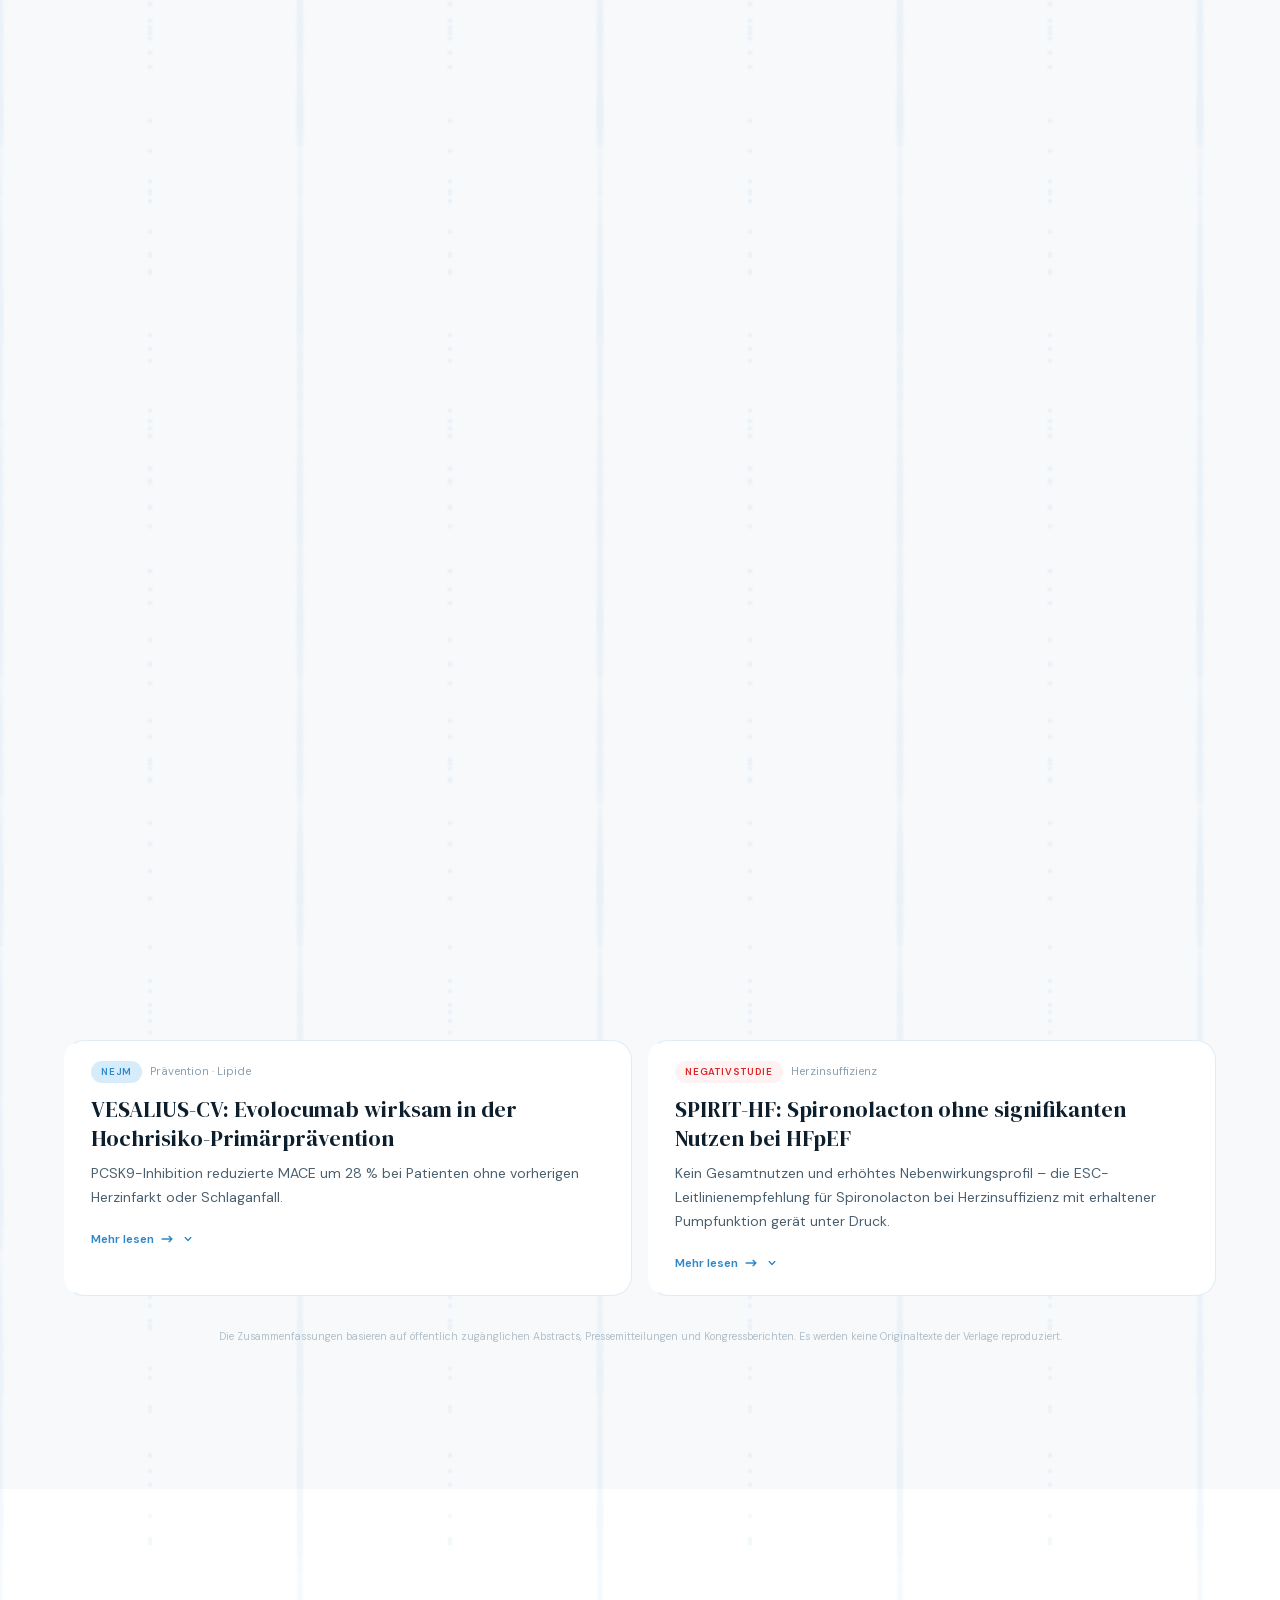
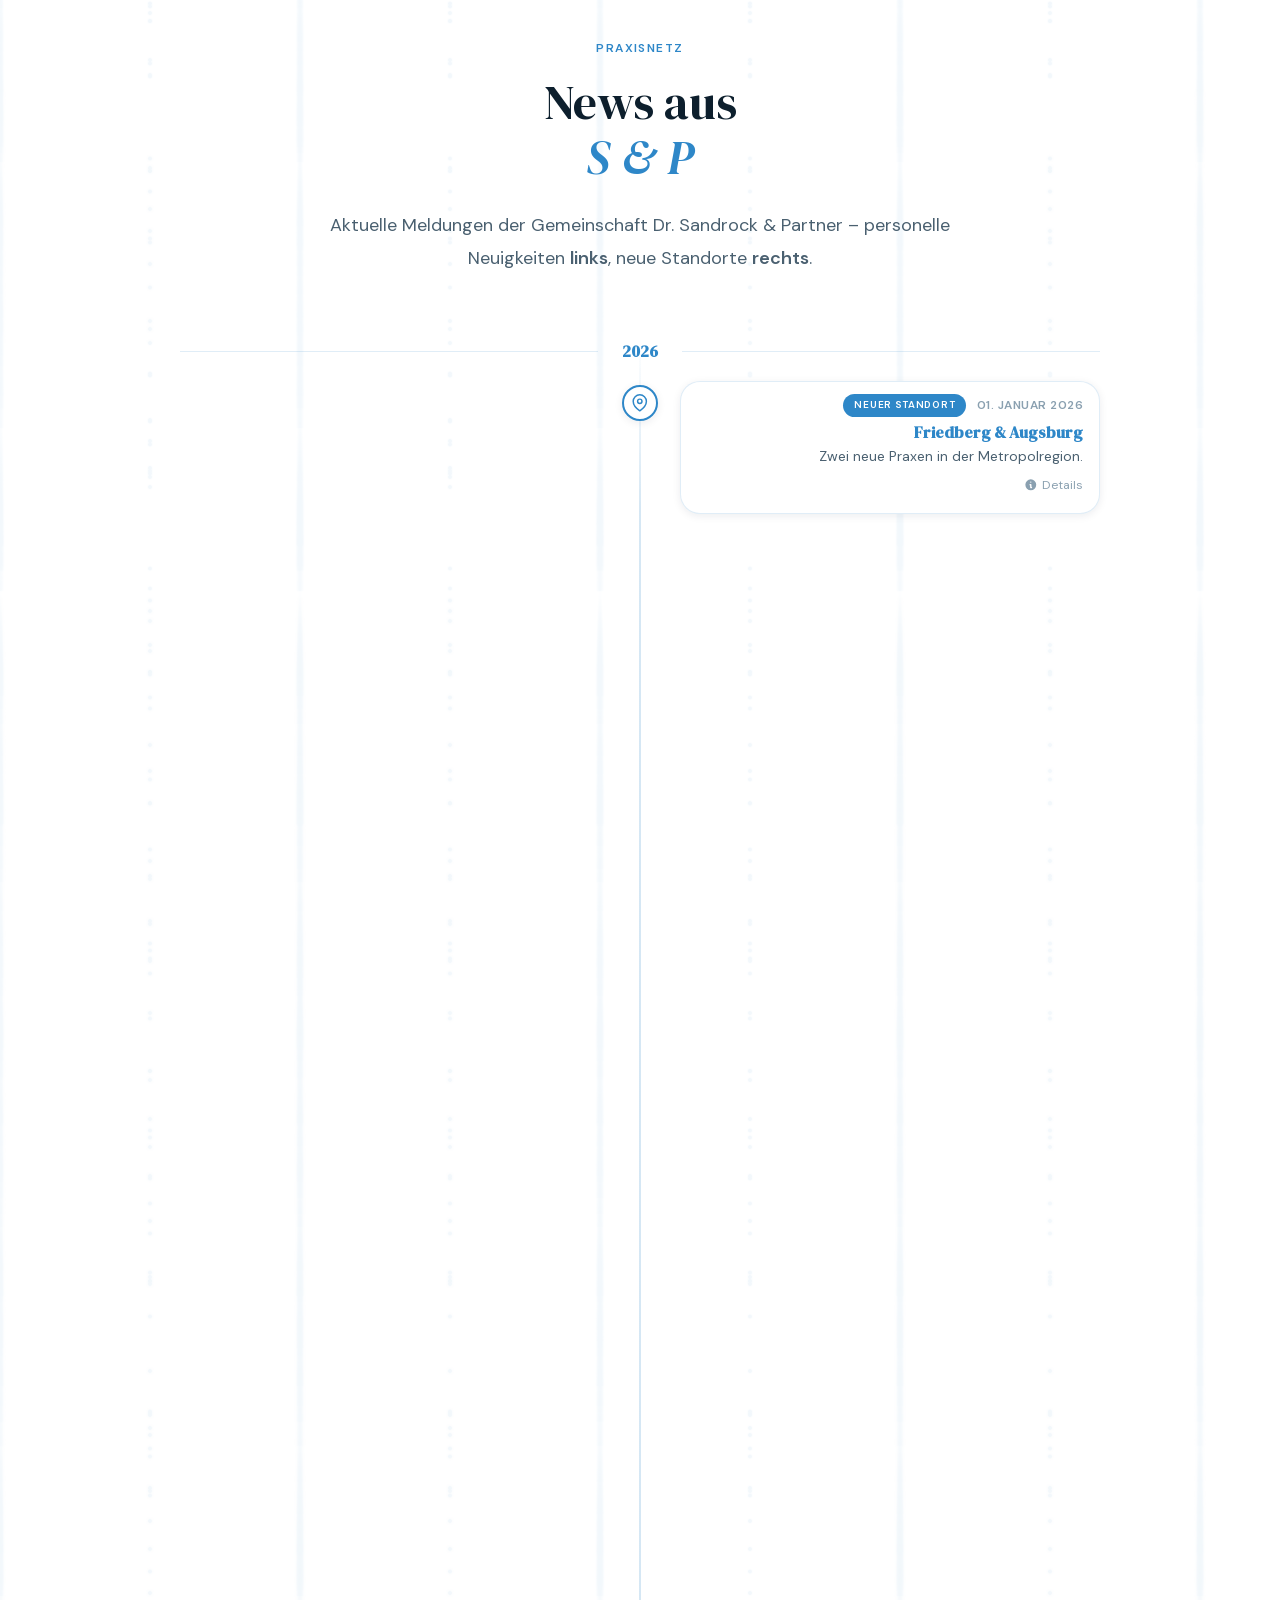
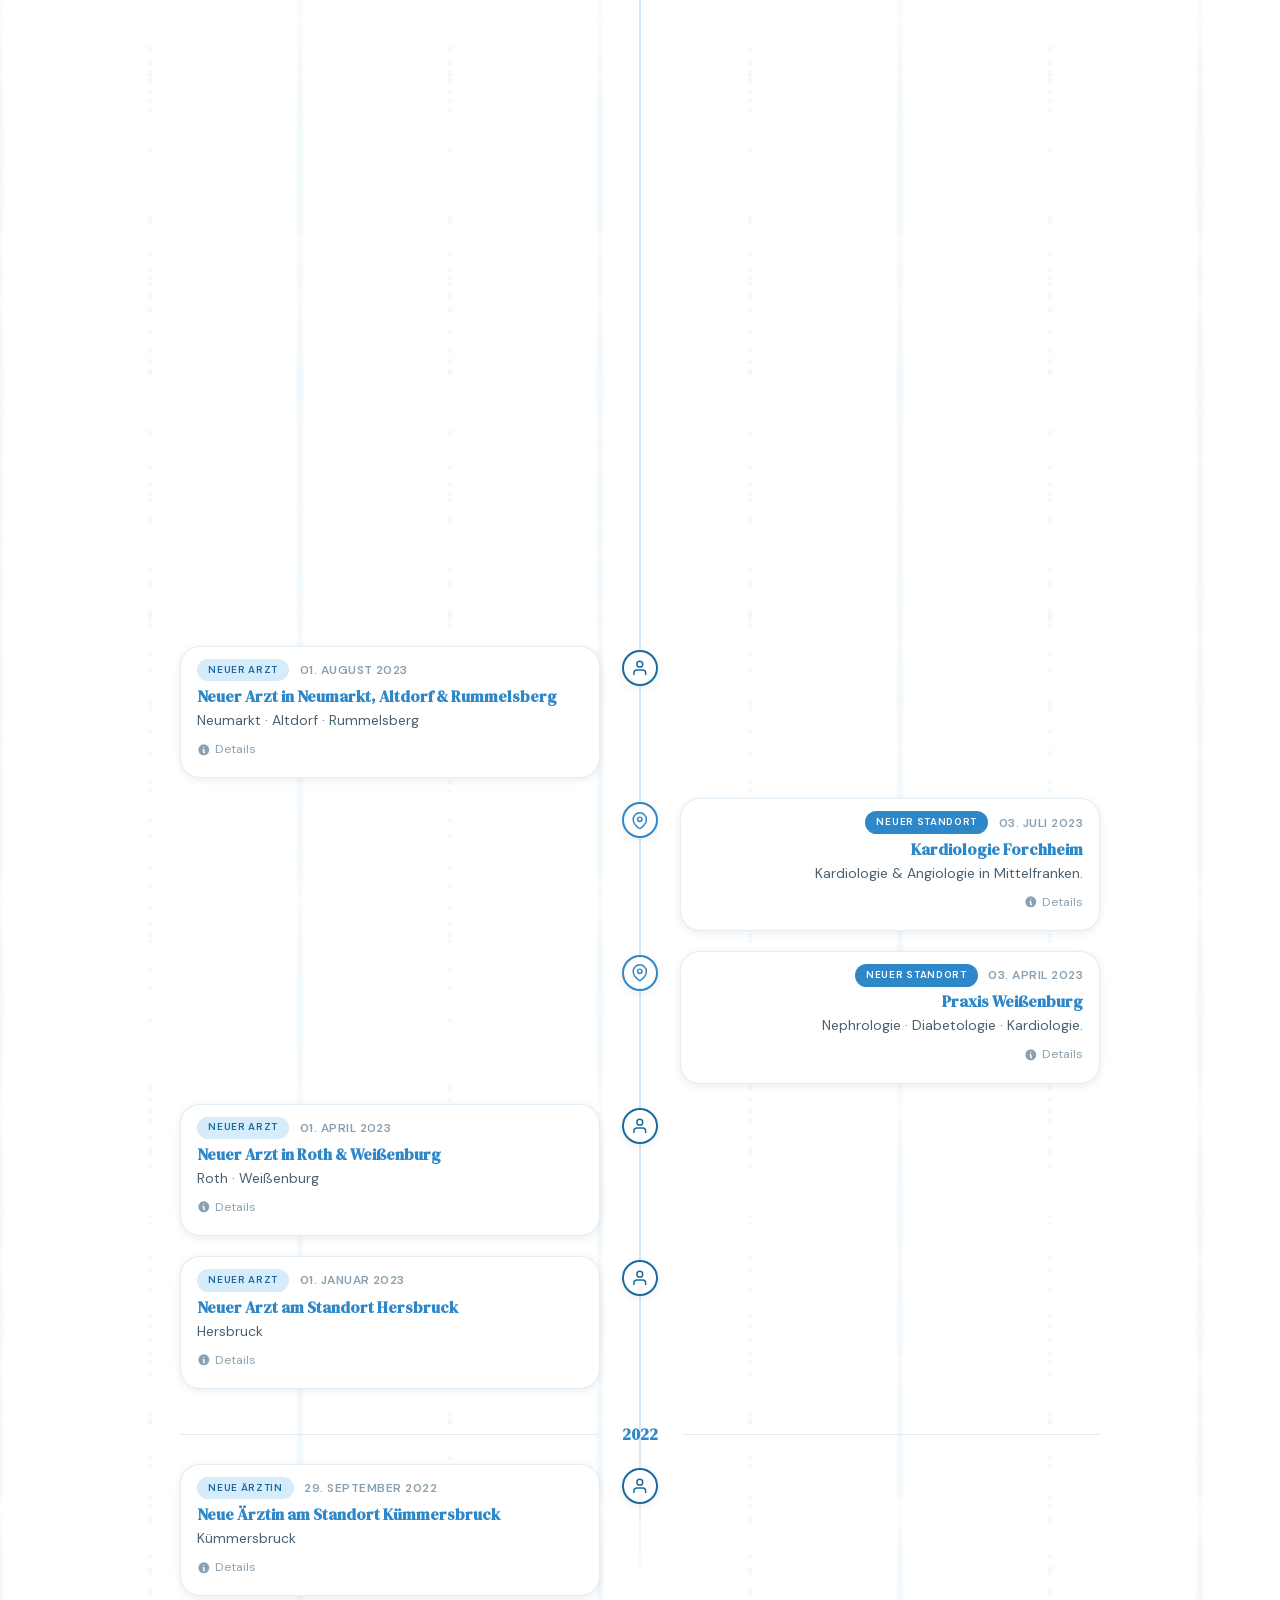
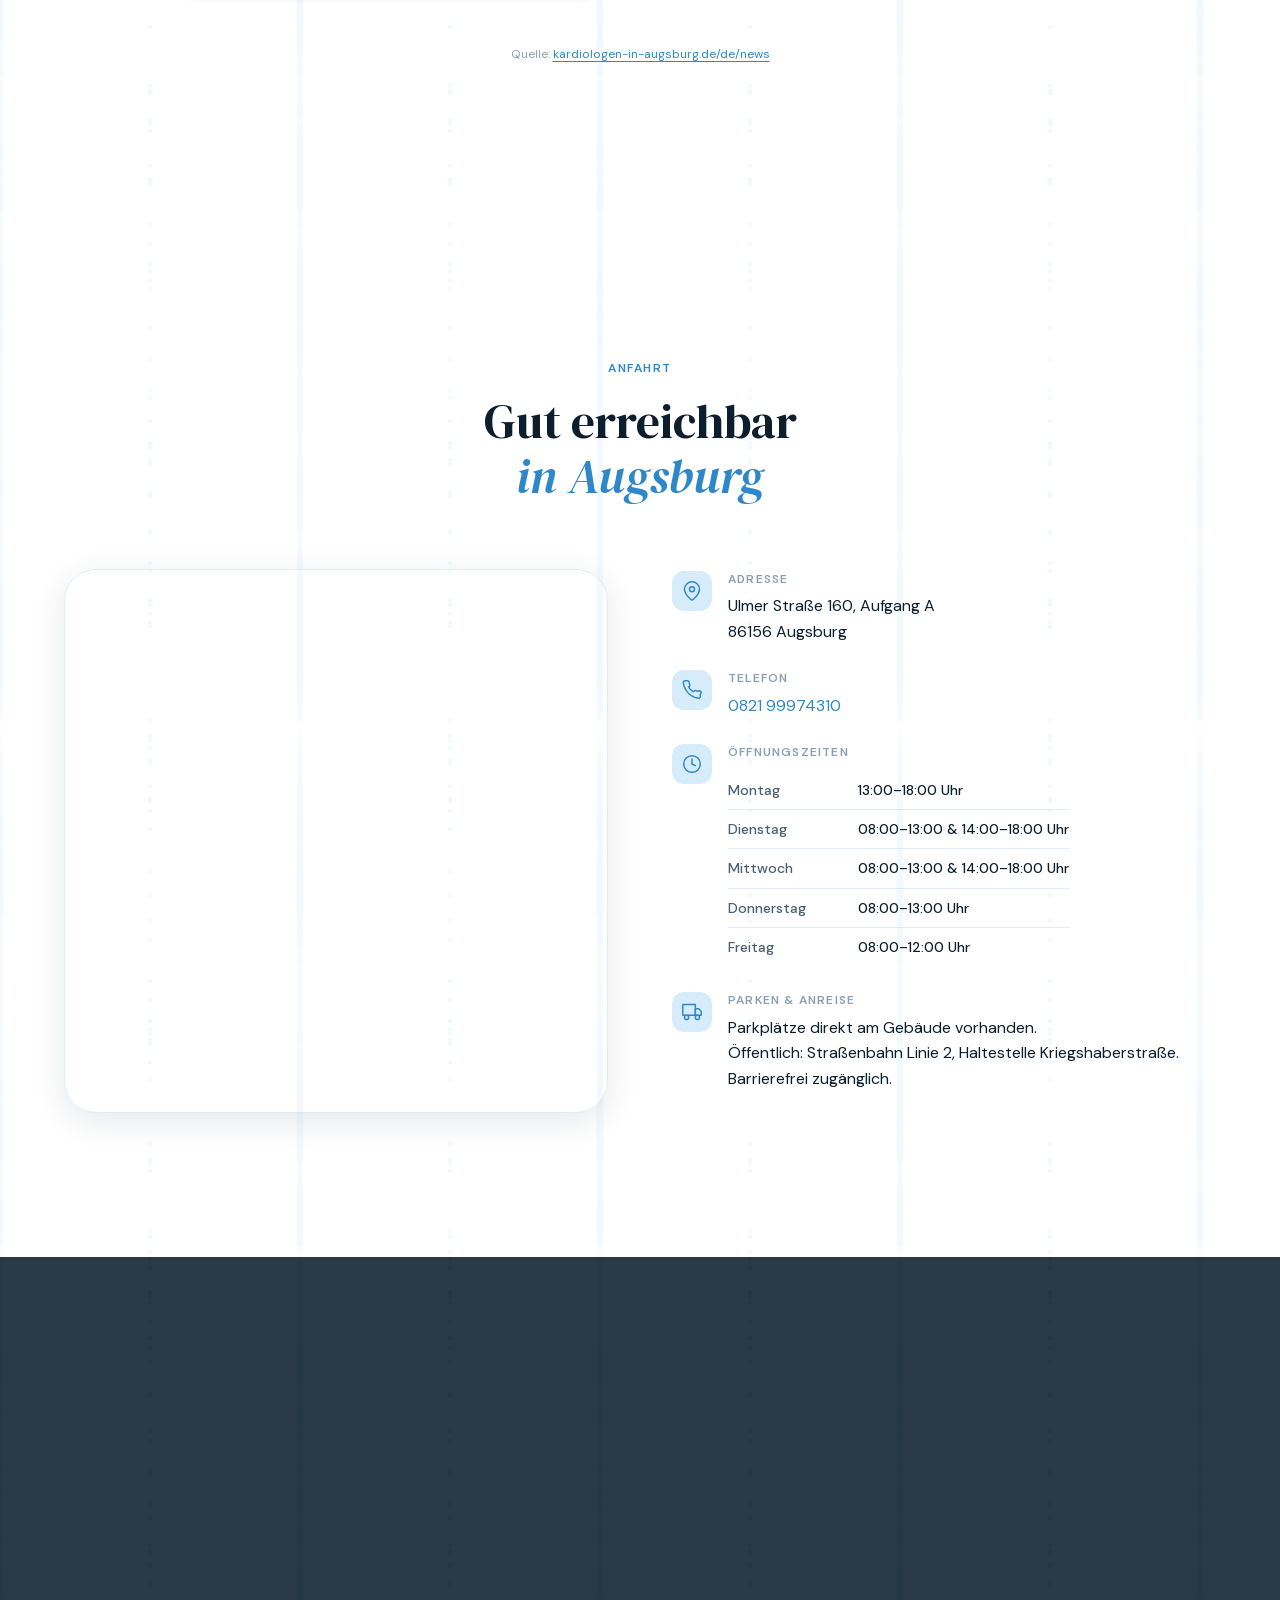
==== commit 0a60fdf5: "Über uns: Video2.mp4 eingebaut, Scrubbing auf Sekunde 1–5 begrenzt Co-Authored-By: Claude Sonnet 4.6" ====
--- a/index.html
+++ b/index.html
@@ -181,7 +181,7 @@
           <!-- Background video — scrubbed by scroll -->
           <video id="ueber-video" muted playsinline preload="auto"
                  aria-label="Einblick in die Kardiologie Augsburg">
-            <source src="Video1.mp4" type="video/mp4" />
+            <source src="Video2.mp4" type="video/mp4" />
           </video>
 
           <!-- Dark overlay -->
